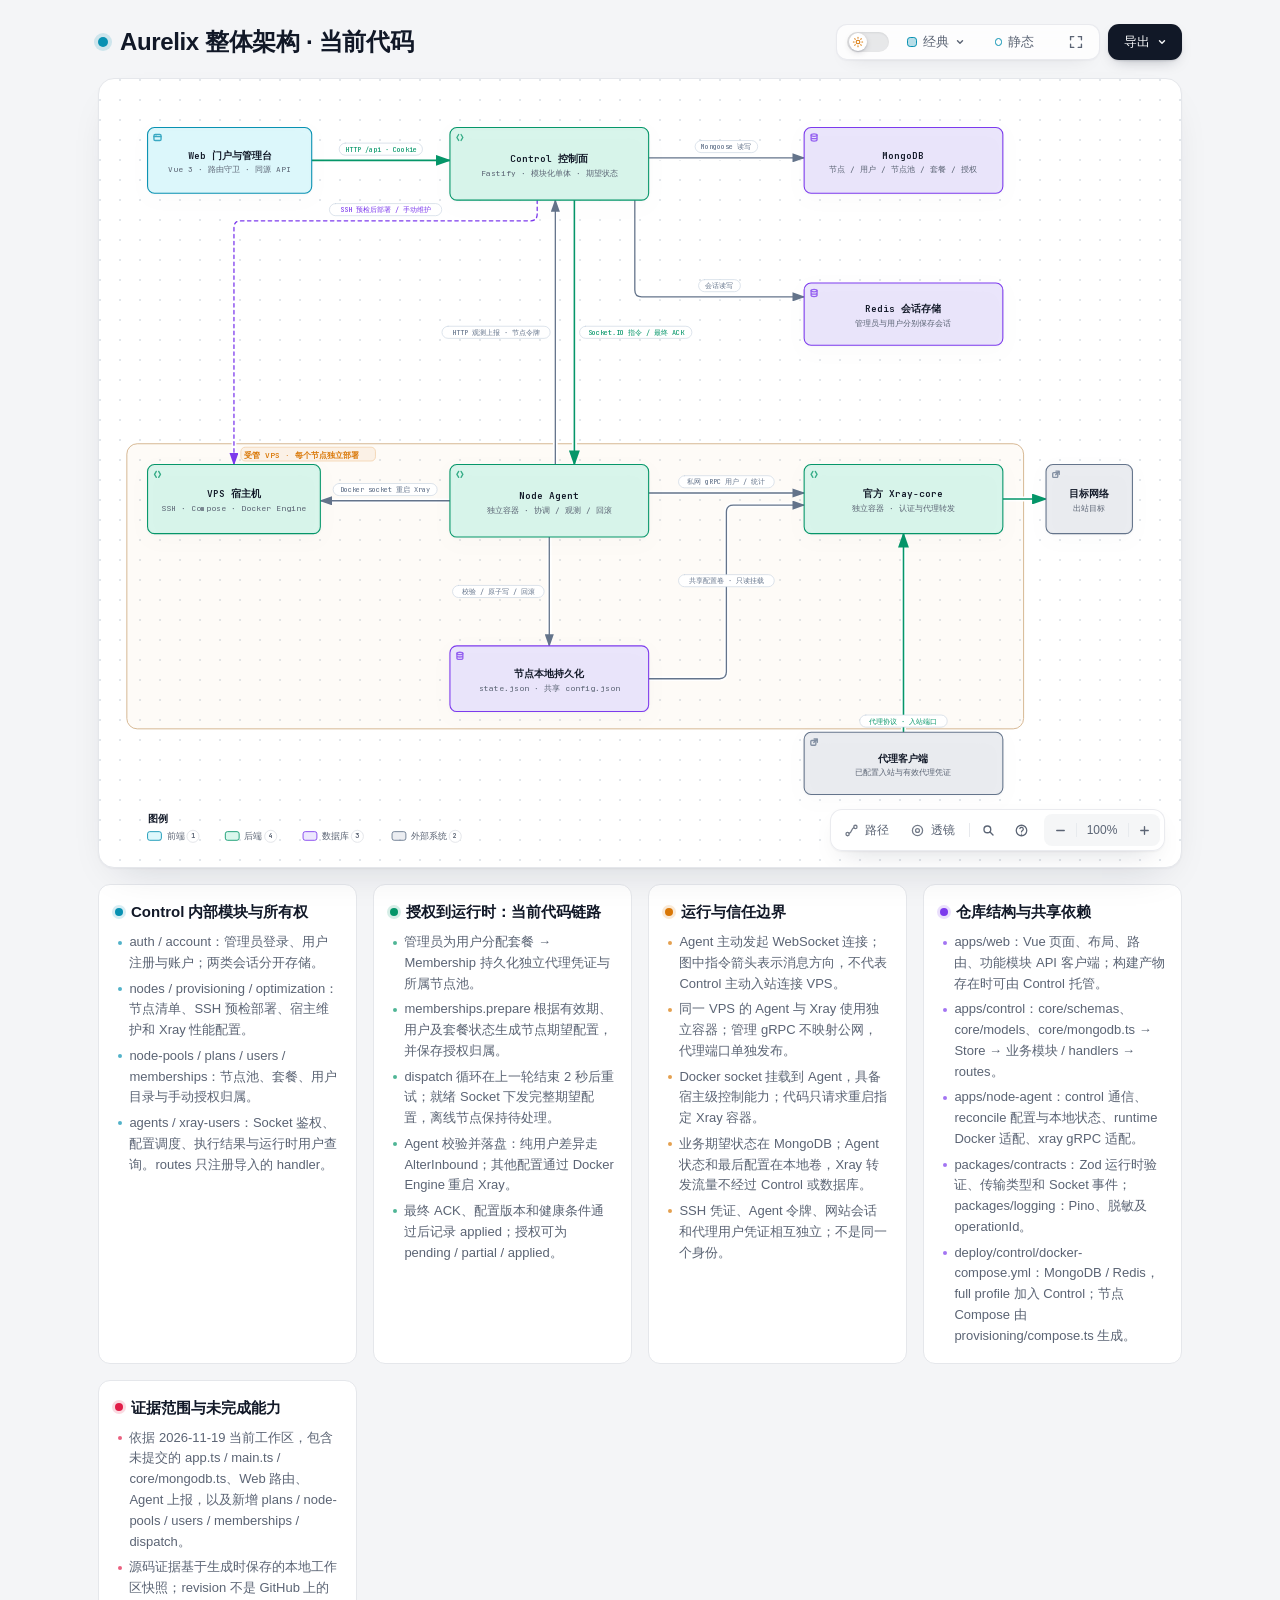
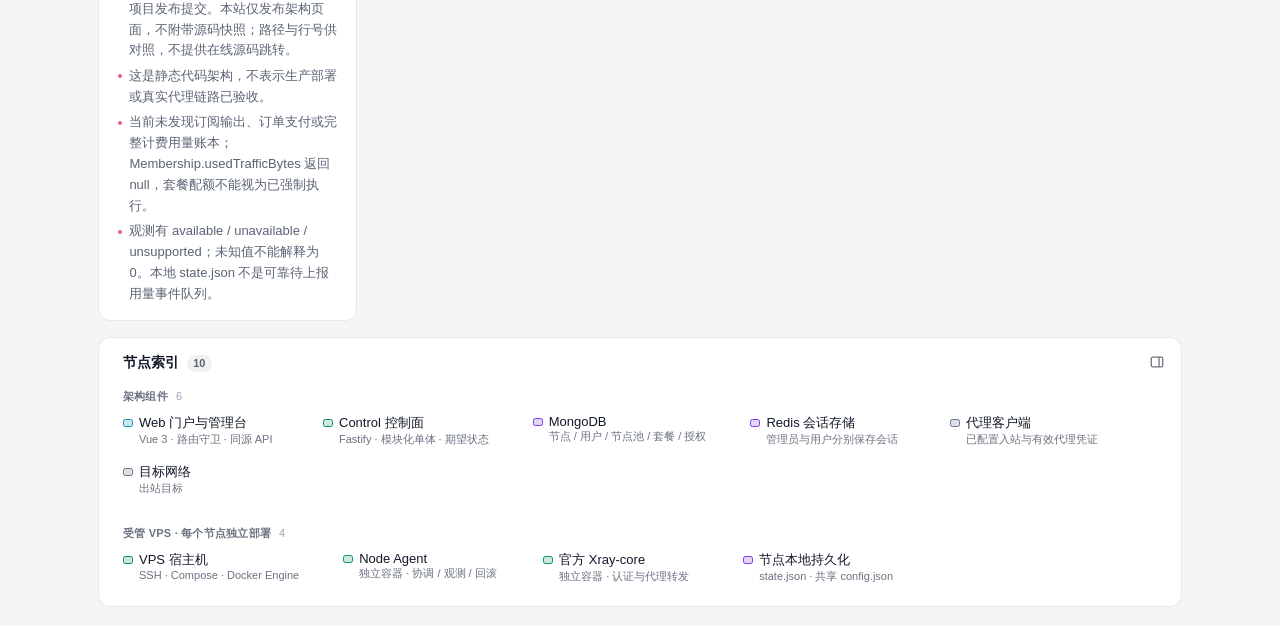
==== index.html @ 14a0453c "docs: publish Aurelix architecture diagram" ====
<!DOCTYPE html>
<html lang="zh-CN" data-theme="dark" data-preset="classic">
<head>
  <meta charset="UTF-8">
  <meta name="viewport" content="width=device-width, initial-scale=1.0">
  <meta name="generator" content="archify 3.2.0">
  <meta name="archify-reader-contract" content="declared-wide-v1">
  <title>Aurelix 整体架构 · 当前代码</title>
  <script>
    // Resolve the theme before first paint so light-preference users don't
    // see a dark flash. The toolbar script below re-applies with UI state.
    (function () {
      try {
        var theme = null;
        try {
          var param = new URLSearchParams(window.location.search).get('theme');
          if (param === 'light' || param === 'dark') theme = param;
          if (new URLSearchParams(window.location.search).get('embed') === '1') {
            document.documentElement.setAttribute('data-embed', 'true');
          }
          if (new URLSearchParams(window.location.search).get('present') === '1') {
            document.documentElement.setAttribute('data-present', 'true');
          }
        } catch (_) {}
        if (!theme) {
          try { theme = localStorage.getItem('archify-theme'); } catch (_) {}
        }
        if (theme !== 'light' && theme !== 'dark') {
          theme = window.matchMedia('(prefers-color-scheme: light)').matches ? 'light' : 'dark';
        }
        document.documentElement.setAttribute('data-theme', theme);
      } catch (_) {}
    })();
  </script>
  <style id="archify-fonts">
/*
JetBrains Mono variable WOFF2 subsets from Google Fonts service revision v24.
These fixed bytes are shared by the viewer and its SVG/raster exports.
No local() source: an installed copy must not override the bundled font.
Uncovered characters (including CJK) still use the system fallback stack.
Upstream: https://github.com/JetBrains/JetBrainsMono

cyrillic-ext    1664 bytes  sha256 9343de2ca5d9549f792e7962375af8efb0f320c7643bfd36c884b5a30e5c396f
cyrillic        8892 bytes  sha256 4995a9a43ac659ec32fcd8b463755cd6a07b31a6e6b3894a6a153b661cf490e2
greek           6800 bytes  sha256 49c3da6c9a2b279b0f1f860f5cfb1f5dc38d88a5c7be9c9b1837bbc4e3db6111
vietnamese      5872 bytes  sha256 d44eb1936043a56038eb02dd70b243f379bef65783f94ec12f277550720411f1
latin-ext      11596 bytes  sha256 9c38cb2d0d2d93c1ee6e21fa78db76f13ea7e15e15cc64214c7ca89b6aaa35c4
latin          31340 bytes  sha256 2c32b9b3ee358c119e210f6f5195f9bd34894d78a785ff2e95d60e718e400af4

Copyright 2020 The JetBrains Mono Project Authors (https://github.com/JetBrains/JetBrainsMono)

This Font Software is licensed under the SIL Open Font License, Version 1.1.
This license is copied below, and is also available with a FAQ at:
https://openfontlicense.org


-----------------------------------------------------------
SIL OPEN FONT LICENSE Version 1.1 - 26 February 2007
-----------------------------------------------------------

PREAMBLE
The goals of the Open Font License (OFL) are to stimulate worldwide
development of collaborative font projects, to support the font creation
efforts of academic and linguistic communities, and to provide a free and
open framework in which fonts may be shared and improved in partnership
with others.

The OFL allows the licensed fonts to be used, studied, modified and
redistributed freely as long as they are not sold by themselves. The
fonts, including any derivative works, can be bundled, embedded,
redistributed and/or sold with any software provided that any reserved
names are not used by derivative works. The fonts and derivatives,
however, cannot be released under any other type of license. The
requirement for fonts to remain under this license does not apply
to any document created using the fonts or their derivatives.

DEFINITIONS
"Font Software" refers to the set of files released by the Copyright
Holder(s) under this license and clearly marked as such. This may
include source files, build scripts and documentation.

"Reserved Font Name" refers to any names specified as such after the
copyright statement(s).

"Original Version" refers to the collection of Font Software components as
distributed by the Copyright Holder(s).

"Modified Version" refers to any derivative made by adding to, deleting,
or substituting -- in part or in whole -- any of the components of the
Original Version, by changing formats or by porting the Font Software to a
new environment.

"Author" refers to any designer, engineer, programmer, technical
writer or other person who contributed to the Font Software.

PERMISSION & CONDITIONS
Permission is hereby granted, free of charge, to any person obtaining
a copy of the Font Software, to use, study, copy, merge, embed, modify,
redistribute, and sell modified and unmodified copies of the Font
Software, subject to the following conditions:

1) Neither the Font Software nor any of its individual components,
in Original or Modified Versions, may be sold by itself.

2) Original or Modified Versions of the Font Software may be bundled,
redistributed and/or sold with any software, provided that each copy
contains the above copyright notice and this license. These can be
included either as stand-alone text files, human-readable headers or
in the appropriate machine-readable metadata fields within text or
binary files as long as those fields can be easily viewed by the user.

3) No Modified Version of the Font Software may use the Reserved Font
Name(s) unless explicit written permission is granted by the corresponding
Copyright Holder. This restriction only applies to the primary font name as
presented to the users.

4) The name(s) of the Copyright Holder(s) or the Author(s) of the Font
Software shall not be used to promote, endorse or advertise any
Modified Version, except to acknowledge the contribution(s) of the
Copyright Holder(s) and the Author(s) or with their explicit written
permission.

5) The Font Software, modified or unmodified, in part or in whole,
must be distributed entirely under this license, and must not be
distributed under any other license. The requirement for fonts to
remain under this license does not apply to any document created
using the Font Software.

TERMINATION
This license becomes null and void if any of the above conditions are
not met.

DISCLAIMER
THE FONT SOFTWARE IS PROVIDED "AS IS", WITHOUT WARRANTY OF ANY KIND,
EXPRESS OR IMPLIED, INCLUDING BUT NOT LIMITED TO ANY WARRANTIES OF
MERCHANTABILITY, FITNESS FOR A PARTICULAR PURPOSE AND NONINFRINGEMENT
OF COPYRIGHT, PATENT, TRADEMARK, OR OTHER RIGHT. IN NO EVENT SHALL THE
COPYRIGHT HOLDER BE LIABLE FOR ANY CLAIM, DAMAGES OR OTHER LIABILITY,
INCLUDING ANY GENERAL, SPECIAL, INDIRECT, INCIDENTAL, OR CONSEQUENTIAL
DAMAGES, WHETHER IN AN ACTION OF CONTRACT, TORT OR OTHERWISE, ARISING
FROM, OUT OF THE USE OR INABILITY TO USE THE FONT SOFTWARE OR FROM
OTHER DEALINGS IN THE FONT SOFTWARE.
*/
    /* cyrillic-ext */
    @font-face { font-family: 'JetBrains Mono'; font-style: normal; font-weight: 400 800; font-display: swap;
      src: url([data-uri]) format('woff2');
      unicode-range: U+0460-052F, U+1C80-1C8A, U+20B4, U+2DE0-2DFF, U+A640-A69F, U+FE2E-FE2F; }
    /* cyrillic */
    @font-face { font-family: 'JetBrains Mono'; font-style: normal; font-weight: 400 800; font-display: swap;
      src: url([data-uri]) format('woff2');
      unicode-range: U+0301, U+0400-045F, U+0490-0491, U+04B0-04B1, U+2116; }
    /* greek */
    @font-face { font-family: 'JetBrains Mono'; font-style: normal; font-weight: 400 800; font-display: swap;
      src: url([data-uri]) format('woff2');
      unicode-range: U+0370-0377, U+037A-037F, U+0384-038A, U+038C, U+038E-03A1, U+03A3-03FF; }
    /* vietnamese */
    @font-face { font-family: 'JetBrains Mono'; font-style: normal; font-weight: 400 800; font-display: swap;
      src: url([data-uri]) format('woff2');
      unicode-range: U+0102-0103, U+0110-0111, U+0128-0129, U+0168-0169, U+01A0-01A1, U+01AF-01B0, U+0300-0301, U+0303-0304, U+0308-0309, U+0323, U+0329, U+1EA0-1EF9, U+20AB; }
    /* latin-ext */
    @font-face { font-family: 'JetBrains Mono'; font-style: normal; font-weight: 400 800; font-display: swap;
      src: url([data-uri]) format('woff2');
      unicode-range: U+0100-02BA, U+02BD-02C5, U+02C7-02CC, U+02CE-02D7, U+02DD-02FF, U+0304, U+0308, U+0329, U+1D00-1DBF, U+1E00-1E9F, U+1EF2-1EFF, U+2020, U+20A0-20AB, U+20AD-20C0, U+2113, U+2C60-2C7F, U+A720-A7FF; }
    /* latin */
    @font-face { font-family: 'JetBrains Mono'; font-style: normal; font-weight: 400 800; font-display: swap;
      src: url([data-uri]) format('woff2');
      unicode-range: U+0000-00FF, U+0131, U+0152-0153, U+02BB-02BC, U+02C6, U+02DA, U+02DC, U+0304, U+0308, U+0329, U+2000-206F, U+20AC, U+2122, U+2191, U+2193, U+2212, U+2215, U+FEFF, U+FFFD; }
  </style>
  <style>
    /* ==========================================================
       THEME VARIABLES — switch by toggling [data-theme] on <html>
       ========================================================== */
    :root,
    [data-theme="dark"] {
      --bg: #020617;
      --grid: #1e293b;
      --canvas-dot: rgba(148, 163, 184, 0.16);
      --text: #ffffff;
      --text-muted: #94a3b8;
      --text-dim: #475569;
      /* UI chrome and menu hints need more contrast than SVG .t-dim accents */
      --text-faint: #7d8da1;

      --panel: rgba(15, 23, 42, 0.5);
      --panel-border: #1e293b;
      --lane-fill: rgba(15, 23, 42, 0.22);
      --lane-stroke: #334155;

      --arrow: #94a3b8;
      --arrow-emphasis: #34d399;

      /* Opaque mask color used behind semi-transparent component fills
         so the arrows drawn underneath are properly hidden. */
      --mask: #0f172a;

      --frontend-fill:    rgba(8, 51, 68, 0.4);
      --frontend-stroke:  #22d3ee;
      --backend-fill:     rgba(6, 78, 59, 0.4);
      --backend-stroke:   #34d399;
      --database-fill:    rgba(76, 29, 149, 0.4);
      --database-stroke:  #a78bfa;
      --cloud-fill:       rgba(120, 53, 15, 0.3);
      --cloud-stroke:     #fbbf24;
      --security-fill:    rgba(136, 19, 55, 0.4);
      --security-stroke:  #fb7185;
      --messagebus-fill:  rgba(251, 146, 60, 0.3);
      --messagebus-stroke:#fb923c;
      --external-fill:    rgba(30, 41, 59, 0.5);
      --external-stroke:  #94a3b8;

      --toolbar-bg:       rgba(15, 23, 42, 0.8);
      --toolbar-border:   #334155;
      --toolbar-text:     #e2e8f0;
      --toolbar-hover:    rgba(15, 23, 42, 0.95);
      --toolbar-menu-bg:  #0f172a;
    }

    [data-theme="light"] {
      --bg: #f4f5f7;
      --grid: #e9edf2;
      --canvas-dot: #e2e7ec;
      --text: #111827;
      --text-muted: #5b6474;
      --text-dim: #9aa3b2;
      --text-faint: #6b7280;

      --panel: #ffffff;
      --panel-border: #e5e7eb;
      --lane-fill: rgba(248, 250, 252, 0.65);
      --lane-stroke: #cbd5e1;

      --arrow: #64748b;
      --arrow-emphasis: #059669;

      --mask: #ffffff;

      --frontend-fill: rgba(34, 211, 238, 0.15);
      --frontend-stroke: #0891b2;
      --backend-fill: rgba(52, 211, 153, 0.18);
      --backend-stroke: #059669;
      --database-fill: rgba(167, 139, 250, 0.2);
      --database-stroke: #7c3aed;
      --cloud-fill: rgba(251, 191, 36, 0.18);
      --cloud-stroke: #d97706;
      --security-fill: rgba(251, 113, 133, 0.15);
      --security-stroke: #e11d48;
      --messagebus-fill: rgba(251, 146, 60, 0.15);
      --messagebus-stroke: #ea580c;
      --external-fill: rgba(148, 163, 184, 0.18);
      --external-stroke: #64748b;

      --toolbar-bg:       rgba(255, 255, 255, 0.92);
      --toolbar-border:   #cbd5e1;
      --toolbar-text:     #334155;
      --toolbar-hover:    #ffffff;
      --toolbar-menu-bg:  #ffffff;
    }

    /* ==========================================================
       SIGNAL FLOW — an opt-in, motion-forward visual preset.
       The variables also target a standalone exported SVG, whose
       root carries data-preset and data-theme directly.
       ========================================================== */
    [data-preset="signal-flow"][data-theme="dark"] {
      --bg: #030711;
      --grid: #15233a;
      --panel: rgba(6, 14, 28, 0.78);
      --panel-border: #1d3350;
      --lane-fill: rgba(9, 22, 40, 0.5);
      --lane-stroke: #2c4564;
      --text: #f5fbff;
      --text-muted: #9eb0c7;
      --text-dim: #52667f;
      --text-faint: #7890ad;
      --mask: #07101e;
      --frontend-fill: rgba(6, 182, 212, 0.14);
      --frontend-stroke: #67e8f9;
      --backend-fill: rgba(16, 185, 129, 0.14);
      --backend-stroke: #5eead4;
      --database-fill: rgba(139, 92, 246, 0.16);
      --database-stroke: #c4b5fd;
      --cloud-fill: rgba(245, 158, 11, 0.13);
      --cloud-stroke: #fcd34d;
      --security-fill: rgba(244, 63, 94, 0.13);
      --security-stroke: #fda4af;
      --messagebus-fill: rgba(249, 115, 22, 0.13);
      --messagebus-stroke: #fdba74;
      --external-fill: rgba(71, 85, 105, 0.24);
      --external-stroke: #a5b4c7;
      --arrow: #7890ad;
      --arrow-emphasis: #2dd4bf;
      --toolbar-bg: rgba(7, 16, 30, 0.86);
      --toolbar-border: #29415f;
      --toolbar-menu-bg: #07101e;
    }

    [data-preset="signal-flow"][data-theme="light"] {
      --bg: #f4f9fc;
      --grid: #d4e5ee;
      --panel: rgba(255, 255, 255, 0.82);
      --panel-border: #bfd5e2;
      --lane-fill: rgba(232, 243, 248, 0.62);
      --lane-stroke: #a9c5d5;
      --text: #102638;
      --text-muted: #587287;
      --text-dim: #8aa2b4;
      --text-faint: #668397;
      --mask: #ffffff;
      --frontend-fill: rgba(6, 182, 212, 0.09);
      --frontend-stroke: #0789a1;
      --backend-fill: rgba(5, 150, 105, 0.09);
      --backend-stroke: #087f69;
      --database-fill: rgba(124, 58, 237, 0.09);
      --database-stroke: #7254c7;
      --cloud-fill: rgba(217, 119, 6, 0.08);
      --cloud-stroke: #b9670b;
      --security-fill: rgba(225, 29, 72, 0.08);
      --security-stroke: #c53a59;
      --messagebus-fill: rgba(234, 88, 12, 0.08);
      --messagebus-stroke: #c65f27;
      --external-fill: rgba(100, 116, 139, 0.1);
      --external-stroke: #607a8c;
      --arrow: #7b97aa;
      --arrow-emphasis: #0d9488;
    }

    /* ==========================================================
       BLUEPRINT — a review-first drafting preset for deployment,
       infrastructure, and technical design documentation. It keeps
       the same semantic palette and geometry while trading glow for
       precise grid contrast, squared materials, and drafting marks.
       ========================================================== */
    [data-preset="blueprint"][data-theme="dark"] {
      --bg: #06131f;
      --grid: #17425a;
      --panel: rgba(7, 27, 43, 0.9);
      --panel-border: #27627f;
      --lane-fill: rgba(10, 43, 66, 0.36);
      --lane-stroke: #34799a;
      --text: #e3f6ff;
      --text-muted: #91b8ca;
      --text-dim: #557e92;
      --text-faint: #739caf;
      --mask: #0a2031;
      --frontend-fill: rgba(26, 157, 193, 0.14);
      --frontend-stroke: #66d9ef;
      --backend-fill: rgba(31, 155, 124, 0.13);
      --backend-stroke: #69dfbd;
      --database-fill: rgba(120, 105, 196, 0.14);
      --database-stroke: #b4a8ff;
      --cloud-fill: rgba(197, 145, 43, 0.13);
      --cloud-stroke: #ffd166;
      --security-fill: rgba(199, 76, 104, 0.13);
      --security-stroke: #ff8da1;
      --messagebus-fill: rgba(207, 112, 49, 0.13);
      --messagebus-stroke: #ffad66;
      --external-fill: rgba(84, 119, 139, 0.18);
      --external-stroke: #a7cad9;
      --arrow: #78a3b7;
      --arrow-emphasis: #64dfc1;
      --toolbar-bg: rgba(7, 28, 45, 0.92);
      --toolbar-border: #34799a;
      --toolbar-text: #d8f3ff;
      --toolbar-hover: rgba(18, 58, 83, 0.95);
      --toolbar-menu-bg: #0a2031;
    }

    [data-preset="blueprint"][data-theme="light"] {
      --bg: #edf7fa;
      --grid: #b5d5e1;
      --panel: rgba(249, 253, 255, 0.94);
      --panel-border: #78aabd;
      --lane-fill: rgba(210, 232, 240, 0.42);
      --lane-stroke: #83b2c4;
      --text: #123344;
      --text-muted: #4e7486;
      --text-dim: #86a6b4;
      --text-faint: #668c9d;
      --mask: #f9fdff;
      --frontend-fill: rgba(8, 145, 178, 0.08);
      --frontend-stroke: #087f9c;
      --backend-fill: rgba(5, 128, 101, 0.08);
      --backend-stroke: #08755f;
      --database-fill: rgba(100, 75, 180, 0.08);
      --database-stroke: #6757a8;
      --cloud-fill: rgba(181, 120, 15, 0.08);
      --cloud-stroke: #a86609;
      --security-fill: rgba(190, 48, 80, 0.07);
      --security-stroke: #b32f50;
      --messagebus-fill: rgba(196, 81, 22, 0.07);
      --messagebus-stroke: #b65120;
      --external-fill: rgba(79, 112, 128, 0.08);
      --external-stroke: #506f7e;
      --arrow: #6d93a5;
      --arrow-emphasis: #087f69;
      --toolbar-bg: rgba(247, 252, 254, 0.94);
      --toolbar-border: #8ab5c5;
      --toolbar-text: #294f61;
      --toolbar-hover: #ffffff;
      --toolbar-menu-bg: #f9fdff;
    }

    /* ==========================================================
       EDITORIAL — a warm, publication-minded preset for design
       reviews, launch notes, and documentation. The diagram keeps
       the same semantic palette and exact geometry, but trades
       software chrome for paper, ink, ruled structure, and one
       restrained vermilion accent.
       ========================================================== */
    [data-preset="editorial"][data-theme="dark"] {
      --bg: #181611;
      --grid: #39342a;
      --panel: rgba(35, 31, 24, 0.96);
      --panel-border: #625a4a;
      --lane-fill: rgba(52, 46, 35, 0.46);
      --lane-stroke: #726957;
      --text: #f4eddf;
      --text-muted: #b9ae9b;
      --text-dim: #776e60;
      --text-faint: #9d917e;
      --mask: #231f18;
      --frontend-fill: rgba(43, 133, 142, 0.16);
      --frontend-stroke: #7fc6c7;
      --backend-fill: rgba(63, 132, 92, 0.16);
      --backend-stroke: #8fc29e;
      --database-fill: rgba(117, 91, 141, 0.17);
      --database-stroke: #c0a4d0;
      --cloud-fill: rgba(170, 119, 49, 0.16);
      --cloud-stroke: #d8ad68;
      --security-fill: rgba(157, 69, 65, 0.17);
      --security-stroke: #df9085;
      --messagebus-fill: rgba(174, 79, 42, 0.16);
      --messagebus-stroke: #df946f;
      --external-fill: rgba(126, 115, 96, 0.18);
      --external-stroke: #b8ad99;
      --arrow: #948978;
      --arrow-emphasis: #dd6b3d;
      --toolbar-bg: rgba(35, 31, 24, 0.92);
      --toolbar-border: #625a4a;
      --toolbar-text: #eee5d5;
      --toolbar-hover: #302a20;
      --toolbar-menu-bg: #231f18;
    }

    [data-preset="editorial"][data-theme="light"] {
      --bg: #f2eee5;
      --grid: #d8d0c2;
      --panel: rgba(251, 248, 241, 0.97);
      --panel-border: #c4b9a6;
      --lane-fill: rgba(229, 221, 207, 0.42);
      --lane-stroke: #b8aa94;
      --text: #242018;
      --text-muted: #6f6658;
      --text-dim: #a09788;
      --text-faint: #817767;
      --mask: #fbf8f1;
      --frontend-fill: rgba(31, 117, 126, 0.09);
      --frontend-stroke: #287e84;
      --backend-fill: rgba(42, 119, 75, 0.09);
      --backend-stroke: #397b53;
      --database-fill: rgba(105, 75, 130, 0.09);
      --database-stroke: #765d86;
      --cloud-fill: rgba(157, 103, 31, 0.1);
      --cloud-stroke: #9a671f;
      --security-fill: rgba(153, 58, 52, 0.09);
      --security-stroke: #9e463f;
      --messagebus-fill: rgba(182, 70, 27, 0.09);
      --messagebus-stroke: #ad4b25;
      --external-fill: rgba(101, 91, 75, 0.09);
      --external-stroke: #746b5e;
      --arrow: #8a806f;
      --arrow-emphasis: #bb4c23;
      --toolbar-bg: rgba(251, 248, 241, 0.94);
      --toolbar-border: #c4b9a6;
      --toolbar-text: #40392f;
      --toolbar-hover: #fffdf8;
      --toolbar-menu-bg: #fbf8f1;
    }

    * { margin: 0; padding: 0; box-sizing: border-box; }

    body {
      --archify-page-top: 2rem;
      font-family: -apple-system, BlinkMacSystemFont, 'Segoe UI', 'PingFang SC', 'Hiragino Sans GB', 'Microsoft YaHei', 'Noto Sans CJK SC', 'Noto Sans', Roboto, 'Helvetica Neue', Arial, sans-serif;
      -webkit-font-smoothing: antialiased;
      background: var(--bg);
      min-height: 100vh;
      padding: var(--archify-page-top) 2rem 2rem;
      color: var(--text);
      /* Theme surfaces change together; animating the page background leaves it
         visibly out of sync with the SVG and panel for the first 200ms. */
    }

    html[data-preset="signal-flow"] body {
      background-image:
        radial-gradient(circle at 18% -8%, rgba(34, 211, 238, 0.14), transparent 34rem),
        radial-gradient(circle at 92% 18%, rgba(139, 92, 246, 0.12), transparent 30rem);
      background-attachment: fixed;
    }
    html[data-preset="signal-flow"][data-theme="light"] body {
      background-image:
        radial-gradient(circle at 18% -8%, rgba(6, 182, 212, 0.12), transparent 34rem),
        radial-gradient(circle at 92% 18%, rgba(139, 92, 246, 0.08), transparent 30rem);
    }
    html[data-preset="blueprint"] body {
      background-image:
        linear-gradient(var(--grid) 1px, transparent 1px),
        linear-gradient(90deg, var(--grid) 1px, transparent 1px);
      background-size: 32px 32px;
      background-position: -1px -1px;
      background-attachment: fixed;
    }
    html[data-preset="editorial"] body {
      background-image:
        linear-gradient(90deg, transparent 0, transparent 5.4rem, color-mix(in srgb, var(--security-stroke) 18%, transparent) 5.4rem, color-mix(in srgb, var(--security-stroke) 18%, transparent) calc(5.4rem + 1px), transparent calc(5.4rem + 1px)),
        repeating-linear-gradient(0deg, transparent 0, transparent 31px, color-mix(in srgb, var(--grid) 36%, transparent) 31px, color-mix(in srgb, var(--grid) 36%, transparent) 32px);
      background-attachment: fixed;
    }

    /* Gallery/embed mode keeps the generated artifact as the source of truth
       while presenting only its diagram surface inside a proof card. */
    html[data-embed="true"] body {
      min-height: 0;
      padding: 0;
      overflow: hidden;
      background: var(--bg);
      background-image: none;
    }
    html[data-embed="true"] .toolbar,
    html[data-embed="true"] .header,
    html[data-embed="true"] .cards,
    html[data-embed="true"] .diagram-nav,
    html[data-embed="true"] .overview-map,
    html[data-embed="true"] .focus-chip,
    html[data-embed="true"] .route-probe,
    html[data-embed="true"] .semantic-lens,
    html[data-embed="true"] .diagram-guide,
    html[data-embed="true"] .node-finder,
    html[data-embed="true"] .node-outline { display: none !important; }
    html[data-embed="true"] .container { max-width: none; }
    html[data-embed="true"] .diagram-container {
      padding: 0.5rem;
      border: 0;
      border-radius: 0;
      box-shadow: none;
    }
    html[data-embed="true"] .diagram-container svg { min-width: 0; }

    /* Presentation Stage is a viewer-only layer: it gives the live diagram
       the viewport while keeping guided views, theme, focus, and exports real.
       Embed mode wins when both query parameters are present. */
    html[data-present="true"]:not([data-embed="true"]) body {
      --archify-page-top: 1rem;
      height: 100dvh;
      min-height: 0;
      padding: 1rem;
      overflow: hidden;
    }
    html[data-present="true"]:not([data-embed="true"]) .container {
      display: flex;
      flex-direction: column;
      gap: 0.75rem;
      width: 100%;
      max-width: none;
      height: calc(100dvh - 2rem);
    }
    html[data-present="true"]:not([data-embed="true"]) .header {
      flex: none;
      min-width: 0;
      margin: 0;
      padding-right: 23rem;
    }
    html[data-present="true"]:not([data-embed="true"]) .header-row { margin-bottom: 0.25rem; }
    html[data-present="true"]:not([data-embed="true"]) .subtitle {
      overflow: hidden;
      text-overflow: ellipsis;
      white-space: nowrap;
    }

    html[data-present="true"]:not([data-embed="true"]) .diagram-container {
      display: flex;
      flex: 1 1 auto;
      align-items: center;
      justify-content: center;
      min-height: 0;
      padding: 0.75rem;
      padding-bottom: calc(0.75rem + var(--archify-nav-reserve));
    }
    html[data-present="true"]:not([data-embed="true"]) .diagram-container > svg {
      flex: 1 1 auto;
      height: 100%;
      min-height: 0;
      width: 100%;
      min-width: 0;
    }
    html[data-present="true"]:not([data-embed="true"]) .cards { display: none; }
    html[data-present="true"]:not([data-embed="true"]) #btn-present {
      border-color: var(--frontend-stroke);
      color: var(--frontend-stroke);
    }

    /* The reader owns only the outer scale. Compact automatic sequences fit at
       their authored text size or larger. Long sequences and waterfall rows
       favor reading width and page scroll; other diagrams keep height fitting.
       Small automatic canvases retain a modest scale inside a usable shell.
       Every strategy preserves the authored SVG/viewBox and semantic geometry. */
    .container {
      width: 100%;
      max-width: var(--archify-reader-width, 1440px);
      margin: 0 auto;
    }
    html[data-reader-area="true"] .diagram-container {
      min-height: var(--archify-diagram-min-height);
      display: flex;
      align-items: center;
    }
    html[data-reader-area="true"] .diagram-container > svg { flex-shrink: 0; }
    /* The original SVG legend can use the outer corner while the capped or fitted
       diagram stays centered. The container still clips all outer paint. */
    .diagram-container:has([data-reader-legend-corner]) > svg { overflow: visible; }
    .diagram-container [data-reader-legend-corner] {
      transform-origin: 0 0;
      transform-box: view-box;
      transform: var(--archify-reader-legend-transform);
    }
    html[data-reader-narrow="true"]:not([data-present="true"]) .diagram-container > svg {
      min-width: 0;
      max-width: var(--archify-diagram-max-width);
      margin-inline: auto;
    }
    @media (min-width: 768px) and (max-height: 920px) {
      .header { margin-bottom: 1rem; }
      .diagram-container { padding: 1rem; }
      .cards { margin-top: 1rem; }
      .card { padding: 1rem; }
    }

    .header { margin-bottom: 1.5rem; padding-right: 29.5rem; }

    html[data-preset="signal-flow"] .header,
    html[data-preset="blueprint"] .header,
    html[data-preset="editorial"] .header { padding-right: 29.5rem; }

    .header-row {
      display: flex;
      align-items: center;
      gap: 0.75rem;
      min-height: 2.75rem;
      margin-bottom: 0.25rem;
    }

    .pulse-dot {
      flex: none;
      width: 10px;
      height: 10px;
      background: var(--frontend-stroke);
      border-radius: 50%;
      box-shadow: 0 0 0 4px color-mix(in srgb, var(--frontend-stroke) 16%, transparent);
      animation: none;
    }

    html[data-motion-capable="true"] .pulse-dot { animation: pulse 2s infinite; }

    @keyframes pulse {
      0%, 100% { opacity: 1; }
      50% { opacity: 0.5; }
    }

    h1 {
      font-size: 1.5rem;
      font-weight: 650;
      line-height: 1.25;
      letter-spacing: -0.015em;
    }

    .subtitle {
      color: var(--text-muted);
      font-size: 0.875rem;
      line-height: 1.55;
      margin-left: 1.375rem;
    }

    html[data-preset="signal-flow"] .header-row::after {
      content: attr(data-preset-badge-signal-flow);
      flex: none;
      margin-left: 0.25rem;
      color: var(--frontend-stroke);
      border: 1px solid var(--frontend-stroke);
      border-radius: 999px;
      padding: 0.28rem 0.6rem;
      font-size: 0.625rem;
      letter-spacing: 0.12em;
      opacity: 0.82;
      box-shadow: 0 0 20px rgba(34, 211, 238, 0.12);
      white-space: nowrap;
    }

    html[data-preset="blueprint"] .pulse-dot {
      width: 10px;
      height: 10px;
      border: 1px solid var(--frontend-stroke);
      border-radius: 1px;
      background: transparent;
      box-shadow: inset 0 0 0 2px var(--bg);
      transform: rotate(45deg);
      animation: none;
    }
    html[data-preset="blueprint"] .header-row::after {
      content: attr(data-preset-badge-blueprint);
      flex: none;
      margin-left: 0.25rem;
      padding: 0.28rem 0.55rem;
      border-top: 1px solid var(--frontend-stroke);
      border-bottom: 1px solid var(--frontend-stroke);
      color: var(--frontend-stroke);
      font-size: 0.5625rem;
      font-weight: 700;
      letter-spacing: 0.14em;
      white-space: nowrap;
    }

    html[data-preset="editorial"] h1,
    html[data-preset="editorial"] .card h3 {
      font-family: Georgia, 'Times New Roman', 'Songti SC', STSong, serif;
      letter-spacing: -0.02em;
    }
    html[data-preset="editorial"] h1 { font-size: 1.72rem; font-weight: 600; }
    html[data-preset="editorial"] .pulse-dot {
      width: 9px;
      height: 9px;
      border: 1px solid var(--arrow-emphasis);
      border-radius: 0;
      background: var(--arrow-emphasis);
      box-shadow: 0 0 0 3px color-mix(in srgb, var(--arrow-emphasis) 14%, transparent);
      transform: rotate(45deg);
      animation: none;
    }
    html[data-preset="editorial"] .header-row::after {
      content: attr(data-preset-badge-editorial);
      flex: none;
      margin-left: 0.25rem;
      padding: 0.32rem 0 0.24rem;
      border-bottom: 2px solid var(--arrow-emphasis);
      color: var(--arrow-emphasis);
      font-family: Georgia, 'Times New Roman', serif;
      font-size: 0.625rem;
      font-style: italic;
      font-weight: 600;
      letter-spacing: 0.08em;
      white-space: nowrap;
    }

    .diagram-container {
      --archify-nav-reserve: 0px;
      background: var(--panel);
      border-radius: 1rem;
      border: 1px solid var(--panel-border);
      box-shadow: 0 1px 2px rgba(15, 23, 42, 0.04), 0 16px 40px -20px rgba(15, 23, 42, 0.18);
      padding: 1.5rem;
      padding-bottom: calc(1.5rem + var(--archify-nav-reserve));
      overflow: hidden;
      position: relative;
    }

    html[data-preset="signal-flow"] .diagram-container {
      position: relative;
      overflow: hidden;
      background: linear-gradient(180deg, rgba(8, 20, 38, 0.82), rgba(3, 8, 18, 0.94));
      box-shadow: inset 0 1px 0 rgba(255, 255, 255, 0.04), 0 28px 80px rgba(0, 0, 0, 0.34);
    }
    html[data-preset="signal-flow"][data-theme="light"] .diagram-container {
      background: linear-gradient(180deg, rgba(255, 255, 255, 0.9), rgba(237, 246, 250, 0.94));
      box-shadow: inset 0 1px 0 rgba(255, 255, 255, 0.72), 0 24px 60px rgba(45, 78, 99, 0.12);
    }
    html[data-preset="blueprint"] .diagram-container {
      border-color: var(--panel-border);
      border-radius: 0.35rem;
      background: var(--panel);
      box-shadow:
        inset 0 0 0 1px color-mix(in srgb, var(--panel-border) 34%, transparent),
        0 18px 48px rgba(0, 0, 0, 0.16);
    }
    html[data-preset="blueprint"] .diagram-container::after {
      content: "";
      position: absolute;
      z-index: 10;
      inset: 0.7rem;
      pointer-events: none;
      background:
        linear-gradient(var(--frontend-stroke), var(--frontend-stroke)) left top / 1.35rem 1px no-repeat,
        linear-gradient(var(--frontend-stroke), var(--frontend-stroke)) left top / 1px 1.35rem no-repeat,
        linear-gradient(var(--frontend-stroke), var(--frontend-stroke)) right top / 1.35rem 1px no-repeat,
        linear-gradient(var(--frontend-stroke), var(--frontend-stroke)) right top / 1px 1.35rem no-repeat,
        linear-gradient(var(--frontend-stroke), var(--frontend-stroke)) left bottom / 1.35rem 1px no-repeat,
        linear-gradient(var(--frontend-stroke), var(--frontend-stroke)) left bottom / 1px 1.35rem no-repeat,
        linear-gradient(var(--frontend-stroke), var(--frontend-stroke)) right bottom / 1.35rem 1px no-repeat,
        linear-gradient(var(--frontend-stroke), var(--frontend-stroke)) right bottom / 1px 1.35rem no-repeat;
      opacity: 0.58;
    }
    html[data-preset="editorial"] .diagram-container {
      overflow: hidden;
      border-color: var(--panel-border);
      border-radius: 0.38rem;
      background:
        linear-gradient(90deg, color-mix(in srgb, var(--security-fill) 58%, transparent), transparent 12%),
        var(--panel);
      box-shadow:
        0 1px 0 color-mix(in srgb, var(--text) 6%, transparent),
        0 18px 48px color-mix(in srgb, #000 19%, transparent);
    }
    html[data-preset="editorial"] .diagram-container::after {
      position: absolute;
      z-index: 10;
      top: 0.72rem;
      right: 1.25rem;
      padding: 0.2rem 0.52rem;
      border: 1px solid var(--panel-border);
      background: var(--panel);
      color: var(--arrow-emphasis);
      content: attr(data-preset-badge-editorial-plate);
      font-family: Georgia, 'Times New Roman', serif;
      font-size: 0.52rem;
      font-style: italic;
      font-weight: 600;
      letter-spacing: 0.09em;
      pointer-events: none;
    }
    html[data-embed="true"][data-preset="editorial"] .diagram-container::after { display: none; }
    html[data-motion-capable="true"][data-preset="signal-flow"][data-ambient-entry="running"] .diagram-container::before {
      content: "";
      position: absolute;
      inset: 0;
      pointer-events: none;
      background: linear-gradient(115deg, transparent 28%, rgba(103, 232, 249, 0.035) 48%, transparent 68%);
      transform: translateX(-70%);
      animation: archify-signal-scan 4.8s ease-in-out 1 both;
    }

    /* Motion Governor gives the reader a real static state and gives the
       strongest semantic action the only motion budget. Atmosphere resets to
       its authored base instead of freezing mid-cycle. Static artifacts never
       start a decorative pulse or scan. */
    html:not([data-motion-capable="true"]) svg[data-animation="trace"] [data-animate] {
      animation: none !important;
    }
    html:not([data-motion-capable="true"]) svg[data-animation="trace"] [data-graph-role="automatic-crossover"]:has(> [data-animate="edge"]) > [data-graph-role="automatic-crossover-underlay"] {
      animation: none !important;
    }
    html[data-motion="still"] .pulse-dot,
    html[data-motion="still"] .diagram-container::before,
    html[data-motion="still"] svg[data-animation="trace"] [data-animate],
    html[data-motion-owner] .pulse-dot,
    html[data-motion-owner] .diagram-container::before,
    html[data-motion-owner] svg[data-animation="trace"] [data-animate],
    html[data-embed="true"] .pulse-dot,
    html[data-embed="true"] .diagram-container::before,
    html[data-share-playback="true"] .pulse-dot,
    html[data-share-playback="true"] .diagram-container::before,
    html[data-document-hidden="true"] .pulse-dot,
    html[data-document-hidden="true"] .diagram-container::before,
    html[data-document-hidden="true"] svg[data-animation="trace"] [data-animate],
    html[data-motion="still"] svg[data-animation="trace"] [data-graph-role="automatic-crossover"]:has(> [data-animate="edge"]) > [data-graph-role="automatic-crossover-underlay"],
    html[data-motion-owner] svg[data-animation="trace"] [data-graph-role="automatic-crossover"]:has(> [data-animate="edge"]) > [data-graph-role="automatic-crossover-underlay"],
    html[data-embed="true"] svg[data-animation="trace"] [data-graph-role="automatic-crossover"]:has(> [data-animate="edge"]) > [data-graph-role="automatic-crossover-underlay"],
    html[data-share-playback="true"] svg[data-animation="trace"] [data-graph-role="automatic-crossover"]:has(> [data-animate="edge"]) > [data-graph-role="automatic-crossover-underlay"],
    html[data-document-hidden="true"] svg[data-animation="trace"] [data-graph-role="automatic-crossover"]:has(> [data-animate="edge"]) > [data-graph-role="automatic-crossover-underlay"] {
      animation: none !important;
    }
    html[data-motion="still"] .diagram-container::before,
    html[data-motion-owner] .diagram-container::before,
    html[data-embed="true"] .diagram-container::before,
    html[data-share-playback="true"] .diagram-container::before {
      opacity: 0;
    }
    html[data-motion="still"] .intent-trace-flow,
    html[data-motion="still"] .route-probe-flow,
    html[data-motion="still"] .route-journey-flow,
    html[data-motion="still"] .semantic-lens-flow,
    html[data-motion="still"] .diagram-guide,
    html[data-motion="still"] .overview-map-live,
    html[data-document-hidden="true"] .intent-trace-flow,
    html[data-document-hidden="true"] .route-probe-flow,
    html[data-document-hidden="true"] .route-journey-flow,
    html[data-document-hidden="true"] .semantic-lens-flow,
    html[data-document-hidden="true"] .diagram-guide,
    html[data-document-hidden="true"] .overview-map-live {
      animation: none !important;
    }

    html[data-motion="still"] .intent-trace-flow,
    html[data-motion="still"] .route-probe-flow {
      stroke-dasharray: none;
      stroke-dashoffset: 0;
      opacity: 0.72;
    }
    html[data-motion="still"] .route-journey-overlay,
    html[data-document-hidden="true"] .route-journey-overlay { display: none !important; }
    html[data-motion="still"] .relationship-pulse-overlay { display: none !important; }

    html[data-motion="still"] svg [data-node-id],
    html[data-motion="still"] svg [data-edge-from],
    html[data-motion="still"] svg [data-detail],
    html[data-motion="still"] svg [data-detail-anchor],
    html[data-motion="still"] svg [data-legend-hit],
    html[data-motion="still"] svg {
      transition: none !important;
    }

    svg {
      font-family: 'JetBrains Mono', ui-monospace, SFMono-Regular, Menlo, Consolas, 'DejaVu Sans Mono', 'Liberation Mono', 'Noto Sans Mono CJK SC', 'PingFang SC', 'Hiragino Sans GB', 'Microsoft YaHei', monospace;
      width: 100%;
      min-width: min(900px, 100%);
      display: block;
      transform-origin: 0 0;
      transition: transform 0.18s ease;
    }

    .diagram-container.is-camera-moving svg {
      transition: transform 0.42s cubic-bezier(0.22, 1, 0.36, 1);
    }
    .diagram-container.is-camera-transaction svg { transition: none; }
    .diagram-container.is-pannable { cursor: grab; }
    .diagram-container.is-panning { cursor: grabbing; user-select: none; }
    .diagram-container.is-panning svg { transition: none; }

    .diagram-nav {
      position: absolute;
      right: 1rem;
      bottom: 1rem;
      z-index: 12;
      translate: 0 calc(-1 * var(--archify-dock-lift, 0px));
      display: inline-flex;
      align-items: center;
      max-width: calc(100% - 2rem);
      padding: 0.25rem;
      gap: 0.0625rem;
      overflow-x: auto;
      border: 1px solid color-mix(in srgb, var(--panel-border) 80%, transparent);
      border-radius: 0.75rem;
      background: color-mix(in srgb, var(--panel) 84%, transparent);
      box-shadow: 0 1px 2px rgba(15, 23, 42, 0.05), 0 10px 28px -14px rgba(15, 23, 42, 0.28);
      backdrop-filter: blur(14px) saturate(1.2);
      scrollbar-width: none;
    }
    .diagram-nav::-webkit-scrollbar { display: none; }
    .diagram-nav button,
    .focus-chip button {
      border: 0;
      background: transparent;
      color: var(--toolbar-text);
      font: inherit;
      cursor: pointer;
    }
    .diagram-nav button {
      min-width: 2rem;
      height: 2rem;
      padding: 0 0.4rem;
      border-radius: 0.5rem;
      color: var(--text-muted);
      font-size: 0.75rem;
      font-weight: 500;
      letter-spacing: 0;
      transition: background 0.15s, color 0.15s;
    }
    .diagram-nav button:hover,
    .diagram-nav button:focus-visible {
      color: var(--text);
      background: color-mix(in srgb, var(--text) 6%, transparent);
    }
    .diagram-nav button:hover,
    .diagram-nav button:focus-visible,
    .focus-chip button:hover,
    .focus-chip button:focus-visible { background: var(--toolbar-hover); }
    .diagram-nav button:focus-visible,
    .focus-chip button:focus-visible {
      outline: 2px solid var(--frontend-stroke);
      outline-offset: 1px;
    }
    .diagram-nav button:disabled { opacity: 0.38; cursor: default; }
    /* The Guide stays on the ? shortcut; Map only earns dock space once the
       reader has zoomed past the full diagram (or opened it from the keyboard). */
    .diagram-nav button[hidden] { display: none; }
    .diagram-container:not(.is-pannable) #btn-overview-map:not([data-radar-requested]):not(:focus) { display: none; }
    .diagram-nav button:disabled:hover { background: transparent; }
    .diagram-nav #btn-route-probe,
    .diagram-nav #btn-overview-map,
    .diagram-nav #btn-semantic-lens {
      min-width: auto;
      padding-inline: 0.6rem;
      color: var(--text-muted);
      font-weight: 500;
    }
    .diagram-nav #btn-node-finder,
    .diagram-nav [data-view="out"] {
      position: relative;
      margin-left: 0.375rem;
    }
    .diagram-nav #btn-node-finder::before,
    .diagram-nav [data-view="out"]::before {
      position: absolute;
      top: 0.55rem;
      bottom: 0.55rem;
      left: -0.19rem;
      width: 1px;
      background: color-mix(in srgb, var(--panel-border) 90%, transparent);
      content: "";
      pointer-events: none;
    }
    .diagram-nav-icon {
      display: block;
      width: 0.95rem;
      height: 0.95rem;
      margin: auto;
      background: currentColor;
      -webkit-mask-position: center;
      -webkit-mask-repeat: no-repeat;
      -webkit-mask-size: contain;
      mask-position: center;
      mask-repeat: no-repeat;
      mask-size: contain;
    }
    .diagram-nav-icon.find {
      -webkit-mask-image: url("data:image/svg+xml,%3Csvg xmlns='http://www.w3.org/2000/svg' viewBox='0 0 20 20'%3E%3Ccircle cx='8.5' cy='8.5' r='4.5' fill='none' stroke='black' stroke-width='1.8'/%3E%3Cpath d='m12 12 4 4' fill='none' stroke='black' stroke-width='1.8' stroke-linecap='round'/%3E%3C/svg%3E");
      mask-image: url("data:image/svg+xml,%3Csvg xmlns='http://www.w3.org/2000/svg' viewBox='0 0 20 20'%3E%3Ccircle cx='8.5' cy='8.5' r='4.5' fill='none' stroke='black' stroke-width='1.8'/%3E%3Cpath d='m12 12 4 4' fill='none' stroke='black' stroke-width='1.8' stroke-linecap='round'/%3E%3C/svg%3E");
    }
    .diagram-nav-icon.guide {
      -webkit-mask-image: url("data:image/svg+xml,%3Csvg xmlns='http://www.w3.org/2000/svg' viewBox='0 0 20 20'%3E%3Ccircle cx='10' cy='10' r='7' fill='none' stroke='black' stroke-width='1.7'/%3E%3Cpath d='M7.8 7.3a2.4 2.4 0 014.6.9c0 1.8-2.4 2-2.4 3.7M10 14.9h.01' fill='none' stroke='black' stroke-width='1.7' stroke-linecap='round'/%3E%3C/svg%3E");
      mask-image: url("data:image/svg+xml,%3Csvg xmlns='http://www.w3.org/2000/svg' viewBox='0 0 20 20'%3E%3Ccircle cx='10' cy='10' r='7' fill='none' stroke='black' stroke-width='1.7'/%3E%3Cpath d='M7.8 7.3a2.4 2.4 0 014.6.9c0 1.8-2.4 2-2.4 3.7M10 14.9h.01' fill='none' stroke='black' stroke-width='1.7' stroke-linecap='round'/%3E%3C/svg%3E");
    }
    .diagram-nav-icon.minus {
      -webkit-mask-image: url("data:image/svg+xml,%3Csvg xmlns='http://www.w3.org/2000/svg' viewBox='0 0 20 20'%3E%3Cpath d='M5 10h10' fill='none' stroke='black' stroke-width='1.8' stroke-linecap='round'/%3E%3C/svg%3E");
      mask-image: url("data:image/svg+xml,%3Csvg xmlns='http://www.w3.org/2000/svg' viewBox='0 0 20 20'%3E%3Cpath d='M5 10h10' fill='none' stroke='black' stroke-width='1.8' stroke-linecap='round'/%3E%3C/svg%3E");
    }
    .diagram-nav-icon.plus {
      -webkit-mask-image: url("data:image/svg+xml,%3Csvg xmlns='http://www.w3.org/2000/svg' viewBox='0 0 20 20'%3E%3Cpath d='M10 5v10M5 10h10' fill='none' stroke='black' stroke-width='1.8' stroke-linecap='round'/%3E%3C/svg%3E");
      mask-image: url("data:image/svg+xml,%3Csvg xmlns='http://www.w3.org/2000/svg' viewBox='0 0 20 20'%3E%3Cpath d='M10 5v10M5 10h10' fill='none' stroke='black' stroke-width='1.8' stroke-linecap='round'/%3E%3C/svg%3E");
    }
    .diagram-nav [data-view="reset"] {
      display: inline-flex;
      align-items: center;
      justify-content: center;
      gap: 0.2rem;
      min-width: 3.1rem;
      padding-inline: 0.35rem;
    }
    .diagram-nav [data-view="reset"][data-detail-visible] {
      min-width: 3.8rem;
    }
    .diagram-nav-detail {
      color: color-mix(in srgb, var(--toolbar-text) 52%, transparent);
      font-size: 0.44rem;
      font-weight: 700;
      line-height: 1;
      letter-spacing: 0.07em;
    }
    .diagram-nav-percent {
      color: var(--text-muted);
      font-size: 0.75rem;
      font-weight: 500;
      font-variant-numeric: tabular-nums;
      line-height: 1;
    }
    /* Mode buttons carry a small glyph so the dock reads as one icon language. */
    .diagram-nav #btn-route-probe,
    .diagram-nav #btn-overview-map,
    .diagram-nav #btn-semantic-lens {
      display: inline-flex;
      align-items: center;
      gap: 0.375rem;
      padding-inline: 0.55rem 0.65rem;
    }
    .diagram-nav #btn-route-probe::before,
    .diagram-nav #btn-overview-map::before,
    .diagram-nav #btn-semantic-lens::before {
      flex: none;
      width: 0.95rem;
      height: 0.95rem;
      background: currentColor;
      content: "";
      opacity: 0.85;
      -webkit-mask: var(--nav-glyph) center / contain no-repeat;
      mask: var(--nav-glyph) center / contain no-repeat;
    }
    .diagram-nav #btn-route-probe { --nav-glyph: url("data:image/svg+xml,%3Csvg xmlns='http://www.w3.org/2000/svg' viewBox='0 0 20 20'%3E%3Cg fill='none' stroke='black' stroke-width='1.7' stroke-linecap='round'%3E%3Ccircle cx='4.8' cy='14.8' r='2.2'/%3E%3Ccircle cx='15.2' cy='5.2' r='2.2'/%3E%3Cpath d='M6.9 13.9c3.8-1.4 2.6-6.3 6.2-7.8'/%3E%3C/g%3E%3C/svg%3E"); }
    .diagram-nav #btn-overview-map { --nav-glyph: url("data:image/svg+xml,%3Csvg xmlns='http://www.w3.org/2000/svg' viewBox='0 0 20 20'%3E%3Cg fill='none' stroke='black' stroke-width='1.7' stroke-linejoin='round'%3E%3Cpath d='M2.8 5.4 7.4 3.5l5.2 2 4.6-1.9v11l-4.6 1.9-5.2-2-4.6 1.9z'/%3E%3Cpath d='M7.4 3.5v11M12.6 5.5v11'/%3E%3C/g%3E%3C/svg%3E"); }
    .diagram-nav #btn-semantic-lens { --nav-glyph: url("data:image/svg+xml,%3Csvg xmlns='http://www.w3.org/2000/svg' viewBox='0 0 20 20'%3E%3Cg fill='none' stroke='black' stroke-width='1.7'%3E%3Ccircle cx='10' cy='10' r='6.8'/%3E%3Ccircle cx='10' cy='10' r='2.6'/%3E%3C/g%3E%3C/svg%3E"); }
    /* Zoom out / level / zoom in join into one stepper well. */
    .diagram-nav [data-view="out"],
    .diagram-nav [data-view="reset"],
    .diagram-nav [data-view="in"] {
      position: relative;
      border-radius: 0;
      background: color-mix(in srgb, var(--panel-border) 38%, transparent);
    }
    .diagram-nav [data-view="out"] { margin-left: 0.375rem; border-radius: 0.5rem 0 0 0.5rem; }
    .diagram-nav [data-view="out"]::before { display: none; }
    .diagram-nav [data-view="reset"],
    .diagram-nav [data-view="in"] { margin-left: -0.0625rem; }
    .diagram-nav [data-view="in"] { border-radius: 0 0.5rem 0.5rem 0; }
    .diagram-nav [data-view="reset"]::after,
    .diagram-nav [data-view="in"]::after {
      position: absolute;
      top: 0.55rem;
      bottom: 0.55rem;
      left: 0;
      width: 1px;
      background: color-mix(in srgb, var(--panel-border) 75%, transparent);
      content: "";
      pointer-events: none;
    }
    .diagram-nav [data-view="out"]:hover,
    .diagram-nav [data-view="reset"]:hover,
    .diagram-nav [data-view="in"]:hover { background: color-mix(in srgb, var(--panel-border) 60%, transparent); }
    .diagram-nav [data-view="out"]:disabled,
    .diagram-nav [data-view="in"]:disabled { opacity: 1; color: color-mix(in srgb, var(--text-muted) 40%, transparent); }
    .diagram-nav [data-view="out"]:disabled:hover,
    .diagram-nav [data-view="in"]:disabled:hover { background: color-mix(in srgb, var(--panel-border) 38%, transparent); }
    .diagram-nav [data-view="reset"] { min-width: 3.25rem; }
    .diagram-container[data-camera-indicator="true"] .diagram-nav-detail,
    .diagram-container[data-camera-indicator="true"] .diagram-nav-percent { color: var(--frontend-stroke); }
    .diagram-nav #btn-diagram-guide[aria-expanded="true"] {
      color: var(--cloud-stroke);
      background: var(--toolbar-hover);
    }

    /* Semantic Radar is a deliberately simplified, viewer-only overview. It
       uses authored node bounds and the live camera viewport rather than
       cloning the canonical SVG, so IDs, filters, animation, and export state
       stay singular and deterministic. */
    .overview-map {
      position: absolute;
      right: 1rem;
      bottom: calc(4.15rem + var(--archify-nav-reserve));
      z-index: 12;
      width: 11.25rem;
      overflow: hidden;
      border: 1px solid color-mix(in srgb, var(--frontend-stroke) 52%, var(--toolbar-border));
      border-radius: 0.78rem;
      background: var(--toolbar-menu-bg);
      color: var(--toolbar-text);
      box-shadow: 0 16px 42px rgba(0, 0, 0, 0.3);
      backdrop-filter: blur(16px);
      font-size: 0.625rem;
    }
    .overview-map[hidden] { display: none; }
    .overview-map[data-docked="true"] {
      position: fixed;
      right: var(--archify-radar-right, 1rem);
      top: var(--archify-radar-top, 1rem);
      bottom: auto;
    }
    .overview-map[data-docked="true"][data-dock-side="left"] {
      right: auto;
      left: var(--archify-radar-left, 1rem);
    }
    html[data-preset="blueprint"] .overview-map { border-radius: 0.28rem; }
    .overview-map-head {
      display: grid;
      grid-template-columns: auto minmax(0, 1fr) auto;
      align-items: center;
      gap: 0.45rem;
      min-height: 2.25rem;
      padding: 0.42rem 0.48rem 0.38rem 0.55rem;
      border-bottom: 1px solid var(--toolbar-border);
      background: linear-gradient(110deg, color-mix(in srgb, var(--frontend-fill) 45%, transparent), transparent 68%);
      cursor: grab;
      touch-action: none;
      user-select: none;
    }
    .overview-map[data-panel-dragging="true"] .overview-map-head { cursor: grabbing; }
    .overview-map[data-placement-invalid="true"] {
      border-color: var(--security-stroke);
      box-shadow: 0 0 0 2px color-mix(in srgb, var(--security-stroke) 34%, transparent), 0 16px 42px rgba(0, 0, 0, 0.3);
    }
    .overview-map[data-compact="true"] {
      width: 7.4rem;
    }
    .overview-map[data-compact="true"] .overview-map-head {
      grid-template-columns: minmax(0, 1fr) auto;
      gap: 0.24rem;
      min-height: 1.5rem;
      padding: 0.05rem 0.16rem 0.05rem 0.32rem;
      border-bottom: 0;
    }
    .overview-map[data-compact="true"] .overview-map-live,
    .overview-map[data-compact="true"] .overview-map-copy,
    .overview-map[data-compact="true"] .overview-map-surface,
    .overview-map[data-compact="true"] .overview-map-hint {
      display: none;
    }
    .overview-map[data-compact="true"] .overview-map-expand { display: inline-flex; }
    .overview-map[data-compact="true"] .overview-map-close {
      width: 1.15rem;
      height: 1.15rem;
      font-size: 0.72rem;
    }
    .overview-map-live {
      width: 0.42rem;
      height: 0.42rem;
      border-radius: 50%;
      background: var(--backend-stroke);
      box-shadow: 0 0 0 0 color-mix(in srgb, var(--backend-stroke) 52%, transparent);
      animation: archify-radar-live 2.4s ease-out infinite;
    }
    .overview-map-copy { min-width: 0; line-height: 1.1; }
    .overview-map-copy strong {
      display: block;
      overflow: hidden;
      color: var(--frontend-stroke);
      font-size: 0.59rem;
      letter-spacing: 0.12em;
      text-transform: uppercase;
      white-space: nowrap;
      text-overflow: ellipsis;
    }
    .overview-map-copy small {
      display: block;
      margin-top: 0.18rem;
      overflow: hidden;
      color: var(--text-faint);
      font-size: 0.52rem;
      letter-spacing: 0.04em;
      white-space: nowrap;
      text-overflow: ellipsis;
    }
    .overview-map-expand {
      display: none;
      align-items: center;
      justify-content: center;
      min-width: 0;
      height: 1.2rem;
      padding: 0 0.34rem;
      overflow: hidden;
      border: 0;
      border-radius: 0.3rem;
      background: transparent;
      color: var(--frontend-stroke);
      font: inherit;
      font-size: 0.49rem;
      font-weight: 700;
      letter-spacing: 0.06em;
      text-transform: uppercase;
      white-space: nowrap;
      cursor: pointer;
    }
    .overview-map-close {
      width: 1.55rem;
      height: 1.55rem;
      padding: 0;
      border: 0;
      border-radius: 0.34rem;
      background: transparent;
      color: var(--toolbar-text);
      font: inherit;
      font-size: 0.9rem;
      cursor: pointer;
    }
    .overview-map-expand:hover,
    .overview-map-expand:focus-visible,
    .overview-map-close:hover,
    .overview-map-close:focus-visible { background: var(--toolbar-hover); }
    .overview-map-expand:focus-visible,
    .overview-map-close:focus-visible,
    .overview-map-surface:focus-visible,
    .overview-map-node:focus-visible {
      outline: 2px solid var(--frontend-stroke);
      outline-offset: 1px;
    }
    .overview-map-surface {
      position: relative;
      height: 7rem;
      margin: 0.42rem;
      overflow: hidden;
      border: 1px solid color-mix(in srgb, var(--panel-border) 72%, transparent);
      border-radius: 0.42rem;
      background:
        linear-gradient(color-mix(in srgb, var(--panel-border) 26%, transparent) 1px, transparent 1px),
        linear-gradient(90deg, color-mix(in srgb, var(--panel-border) 26%, transparent) 1px, transparent 1px),
        color-mix(in srgb, var(--bg) 86%, transparent);
      background-size: 12px 12px;
      cursor: crosshair;
      touch-action: none;
    }
    html[data-preset="blueprint"] .overview-map-surface { border-radius: 0.1rem; }
    .overview-map-surface > svg {
      width: 100%;
      height: 100%;
      min-width: 0;
      transform: none !important;
      transition: none !important;
      display: block;
      overflow: visible;
    }
    .overview-map-node {
      fill: var(--backend-stroke);
      fill-opacity: 0.52;
      stroke: var(--backend-stroke);
      stroke-opacity: 0.86;
      vector-effect: non-scaling-stroke;
      cursor: pointer;
      transition: fill-opacity 140ms ease, stroke-width 140ms ease, filter 140ms ease;
    }
    .overview-map-node[data-kind="frontend"],
    .overview-map-node[data-kind="start"] { fill: var(--frontend-stroke); stroke: var(--frontend-stroke); }
    .overview-map-node[data-kind="database"],
    .overview-map-node[data-kind="success"] { fill: var(--database-stroke); stroke: var(--database-stroke); }
    .overview-map-node[data-kind="cloud"],
    .overview-map-node[data-kind="waiting"] { fill: var(--cloud-stroke); stroke: var(--cloud-stroke); }
    .overview-map-node[data-kind="messagebus"] { fill: var(--messagebus-stroke); stroke: var(--messagebus-stroke); }
    .overview-map-node[data-kind="security"],
    .overview-map-node[data-kind="decision"],
    .overview-map-node[data-kind="failure"] { fill: var(--security-stroke); stroke: var(--security-stroke); }
    .overview-map-node[data-kind="external"],
    .overview-map-node[data-kind="neutral"] { fill: var(--external-stroke); stroke: var(--external-stroke); }
    .overview-map-node[data-radar-active="true"],
    .overview-map-node:hover,
    .overview-map-node:focus-visible {
      fill-opacity: 0.92;
      stroke-width: 2.2;
      filter: drop-shadow(0 0 3px currentColor);
    }
    .overview-map-viewport {
      fill: color-mix(in srgb, var(--frontend-fill) 56%, transparent);
      stroke: var(--frontend-stroke);
      stroke-width: 2;
      vector-effect: non-scaling-stroke;
      pointer-events: none;
      filter: drop-shadow(0 0 3px color-mix(in srgb, var(--frontend-stroke) 54%, transparent));
    }
    .overview-map-hint {
      display: flex;
      justify-content: space-between;
      gap: 0.5rem;
      padding: 0 0.52rem 0.46rem;
      color: var(--text-faint);
      font-size: 0.49rem;
      letter-spacing: 0.06em;
      text-transform: uppercase;
    }
    .diagram-nav #btn-overview-map[aria-expanded="true"] {
      color: var(--frontend-stroke);
      background: color-mix(in srgb, var(--frontend-stroke) 11%, transparent);
    }
    .overview-map-feedback {
      position: absolute;
      right: 1rem;
      bottom: 4.15rem;
      z-index: 13;
      max-width: min(16rem, calc(100% - 2rem));
      padding: 0.38rem 0.55rem;
      border: 1px solid color-mix(in srgb, var(--frontend-stroke) 52%, var(--toolbar-border));
      border-radius: 0.5rem;
      background: var(--toolbar-menu-bg);
      color: var(--toolbar-text);
      box-shadow: 0 8px 24px rgba(0, 0, 0, 0.2);
      font-size: 0.52rem;
      line-height: 1.35;
      pointer-events: none;
    }
    .overview-map-feedback[hidden] { display: none; }
    .focus-chip[data-radar-yielded="true"] { display: none !important; }
    .diagram-nav #btn-route-probe[aria-pressed="true"] {
      color: var(--backend-stroke);
      background: color-mix(in srgb, var(--backend-stroke) 11%, transparent);
    }
    .diagram-nav #btn-semantic-lens[aria-expanded="true"],
    .diagram-nav #btn-semantic-lens[aria-pressed="true"] {
      color: var(--database-stroke);
      background: color-mix(in srgb, var(--database-stroke) 11%, transparent);
    }

    /* Semantic Lens turns the compiled node-kind palette into an analytical
       legend. One kind reveals its real traffic; two kinds compare only their
       direct authored relationships. Geometry and the canonical SVG stay put. */
    .semantic-lens {
      position: absolute;
      right: 1rem;
      bottom: calc(4.15rem + var(--archify-nav-reserve));
      z-index: 24;
      width: min(20rem, calc(100% - 2rem));
      overflow: hidden;
      border: 1px solid color-mix(in srgb, var(--database-stroke) 58%, var(--toolbar-border));
      border-radius: 0.82rem;
      background:
        linear-gradient(135deg, color-mix(in srgb, var(--database-fill) 34%, transparent), transparent 48%),
        var(--toolbar-menu-bg);
      color: var(--toolbar-text);
      box-shadow: 0 18px 52px rgba(0, 0, 0, 0.36);
      backdrop-filter: blur(18px);
      animation: archify-lens-in 180ms cubic-bezier(0.22, 1, 0.36, 1);
    }
    .semantic-lens[hidden] { display: none; }
    .semantic-lens[data-dock-side="left"] { left: 1rem; right: auto; }
    .semantic-lens[data-dock-side="right"] { left: auto; right: 1rem; }
    html[data-preset="blueprint"] .semantic-lens { border-radius: 0.28rem; }
    .semantic-lens-head {
      display: grid;
      grid-template-columns: minmax(0, 1fr) auto;
      align-items: start;
      gap: 0.75rem;
      padding: 0.72rem 0.78rem 0.62rem;
      border-bottom: 1px solid var(--toolbar-border);
    }
    .semantic-lens-eyebrow {
      display: block;
      color: var(--database-stroke);
      font-size: 0.5rem;
      font-weight: 800;
      letter-spacing: 0.16em;
      text-transform: uppercase;
    }
    .semantic-lens-title {
      display: block;
      margin-top: 0.16rem;
      color: var(--text);
      font-size: 0.82rem;
      letter-spacing: -0.02em;
    }
    .semantic-lens-close {
      width: 1.75rem;
      height: 1.75rem;
      padding: 0;
      border: 0;
      border-radius: 0.35rem;
      background: transparent;
      color: var(--toolbar-text);
      font: inherit;
      font-size: 1rem;
      cursor: pointer;
    }
    .semantic-lens-close:hover,
    .semantic-lens-close:focus-visible { background: var(--toolbar-hover); }
    .semantic-lens-instruction {
      margin: 0;
      padding: 0.52rem 0.78rem 0.48rem;
      color: var(--text-faint);
      font-size: 0.55rem;
      line-height: 1.45;
    }
    .semantic-lens-kinds {
      display: grid;
      grid-template-columns: 1fr 1fr;
      gap: 0.3rem;
      max-height: min(15rem, 40vh);
      padding: 0 0.5rem 0.5rem;
      overflow-y: auto;
      scrollbar-width: thin;
    }
    .semantic-lens-kind {
      --lens-color: var(--external-stroke);
      display: grid;
      grid-template-columns: auto minmax(0, 1fr) auto;
      align-items: center;
      gap: 0.42rem;
      min-width: 0;
      min-height: 2.15rem;
      padding: 0.35rem 0.42rem;
      border: 1px solid color-mix(in srgb, var(--lens-color) 24%, var(--toolbar-border));
      border-radius: 0.45rem;
      background: color-mix(in srgb, var(--panel) 76%, transparent);
      color: var(--toolbar-text);
      font: inherit;
      text-align: left;
      cursor: pointer;
      transition: border-color 140ms ease, background 140ms ease, opacity 140ms ease;
    }
    html[data-preset="blueprint"] .semantic-lens-kind { border-radius: 0.12rem; }
    .semantic-lens-kind[data-kind="frontend"],
    .semantic-lens-kind[data-kind="start"] { --lens-color: var(--frontend-stroke); }
    .semantic-lens-kind[data-kind="backend"],
    .semantic-lens-kind[data-kind="active"] { --lens-color: var(--backend-stroke); }
    .semantic-lens-kind[data-kind="database"],
    .semantic-lens-kind[data-kind="success"] { --lens-color: var(--database-stroke); }
    .semantic-lens-kind[data-kind="cloud"],
    .semantic-lens-kind[data-kind="waiting"] { --lens-color: var(--cloud-stroke); }
    .semantic-lens-kind[data-kind="messagebus"] { --lens-color: var(--messagebus-stroke); }
    .semantic-lens-kind[data-kind="security"],
    .semantic-lens-kind[data-kind="decision"],
    .semantic-lens-kind[data-kind="failure"] { --lens-color: var(--security-stroke); }
    .semantic-lens-kind:hover,
    .semantic-lens-kind:focus-visible,
    .semantic-lens-kind[aria-pressed="true"] {
      border-color: color-mix(in srgb, var(--lens-color) 78%, var(--toolbar-border));
      background: color-mix(in srgb, var(--lens-color) 11%, var(--panel));
    }
    .semantic-lens-kind:focus-visible,
    .semantic-lens-close:focus-visible,
    .semantic-lens-actions button:focus-visible {
      outline: 2px solid var(--database-stroke);
      outline-offset: 1px;
    }
    .semantic-lens-kind:disabled { opacity: 0.34; cursor: default; }
    .semantic-lens-swatch {
      width: 0.48rem;
      height: 0.48rem;
      border-radius: 50%;
      background: var(--lens-color);
      box-shadow: 0 0 8px color-mix(in srgb, var(--lens-color) 58%, transparent);
    }
    .semantic-lens-kind strong {
      overflow: hidden;
      color: var(--text);
      font-size: 0.61rem;
      text-overflow: ellipsis;
      white-space: nowrap;
    }
    .semantic-lens-kind em {
      color: var(--lens-color);
      font-size: 0.54rem;
      font-style: normal;
      font-weight: 800;
    }
    .semantic-lens-status {
      min-height: 2.5rem;
      margin: 0;
      padding: 0.55rem 0.78rem;
      border-top: 1px solid var(--toolbar-border);
      color: var(--text-faint);
      font-size: 0.55rem;
      line-height: 1.45;
    }
    .semantic-lens-status strong { color: var(--database-stroke); font-weight: 800; }
    .semantic-lens-actions {
      display: flex;
      justify-content: flex-end;
      gap: 0.28rem;
      padding: 0 0.62rem 0.62rem;
    }
    .semantic-lens-actions button {
      min-height: 1.8rem;
      padding: 0.28rem 0.48rem;
      border: 0;
      border-radius: 0.35rem;
      background: transparent;
      color: var(--toolbar-text);
      font: inherit;
      font-size: 0.56rem;
      cursor: pointer;
    }
    .semantic-lens-actions button:hover { background: var(--toolbar-hover); }
    .semantic-lens-actions #semantic-lens-copy { color: var(--database-stroke); }
    @keyframes archify-lens-in {
      from { opacity: 0; transform: translateY(5px) scale(0.985); }
      to { opacity: 1; transform: translateY(0) scale(1); }
    }

    /* Route Probe answers a reader question over the compiled semantic graph:
       choose two stable nodes and reveal the shortest authored directed route.
       The receipt and signal live entirely in the viewer layer. */
    .route-probe {
      position: absolute;
      left: 1rem;
      bottom: calc(1rem + var(--archify-nav-reserve));
      z-index: 12;
      width: min(46rem, calc(100% - 25rem));
      min-width: 18rem;
      overflow: hidden;
      border: 1px solid color-mix(in srgb, var(--backend-stroke) 62%, var(--toolbar-border));
      border-radius: 0.82rem;
      background:
        linear-gradient(115deg, color-mix(in srgb, var(--backend-fill) 50%, transparent), transparent 62%),
        var(--toolbar-menu-bg);
      color: var(--toolbar-text);
      box-shadow: 0 18px 48px rgba(0, 0, 0, 0.3);
      backdrop-filter: blur(16px);
      font-size: 0.75rem;
    }
    .route-probe[hidden] { display: none; }
    /* Picking needs one line of guidance, not a wide empty card; the panel
       widens only when there is a traced route to show. */
    .route-probe:not([data-state="result"]) { width: min(22rem, calc(100% - 2rem)); min-width: 0; }
    .route-probe-path:has(> .route-probe-placeholder:only-child) { display: none; }
    .route-probe[data-route-dock="top"] {
      top: 1rem;
      bottom: auto;
    }
    html[data-preset="blueprint"] .route-probe { border-radius: 0.25rem; }
    .route-probe-head {
      display: grid;
      grid-template-columns: minmax(0, 1fr) auto;
      align-items: start;
      gap: 0.65rem;
      padding: 0.625rem 0.75rem 0.5rem;
      border-bottom: 1px solid color-mix(in srgb, var(--toolbar-border) 80%, transparent);
    }
    .route-probe-copy { min-width: 0; }
    .route-probe-eyebrow {
      display: block;
      color: var(--backend-stroke);
      font-size: 0.6875rem;
      font-weight: 600;
      letter-spacing: 0.02em;
    }
    .route-probe-title {
      display: block;
      margin-top: 0.14rem;
      overflow: hidden;
      color: var(--toolbar-text);
      font-size: 0.875rem;
      font-weight: 600;
      line-height: 1.3;
      white-space: nowrap;
      text-overflow: ellipsis;
    }
    .route-probe-actions { display: flex; gap: 0.2rem; }
    .route-probe button {
      min-height: 1.55rem;
      padding: 0.25rem 0.42rem;
      border: 0;
      border-radius: 0.36rem;
      background: transparent;
      color: var(--toolbar-text);
      font: inherit;
      cursor: pointer;
    }
    .route-probe button:hover,
    .route-probe button:focus-visible { background: var(--toolbar-hover); }
    .route-probe button:focus-visible {
      outline: 2px solid var(--backend-stroke);
      outline-offset: 1px;
    }
    .route-probe-copy-link { color: var(--frontend-stroke) !important; }
    .route-probe-find { color: var(--backend-stroke) !important; }
    .route-probe-copy-link[hidden] { display: none; }
    .route-probe-find[hidden] { display: none; }
    .route-probe-path {
      display: flex;
      align-items: center;
      min-height: 2.2rem;
      padding: 0.42rem 0.58rem 0.24rem;
      overflow-x: auto;
      scrollbar-width: thin;
      white-space: nowrap;
    }
    .route-probe-node,
    .route-probe button.route-probe-node {
      flex: none;
      max-width: 9.5rem;
      overflow: hidden;
      min-height: 1.75rem !important;
      padding: 0.22rem 0.38rem;
      border: 1px solid color-mix(in srgb, var(--backend-stroke) 46%, var(--toolbar-border));
      border-radius: 999px;
      background: color-mix(in srgb, var(--backend-fill) 52%, transparent);
      color: var(--text);
      font-size: 0.56rem;
      font-weight: 700;
      text-overflow: ellipsis;
      white-space: nowrap;
    }
    .route-probe-node[data-endpoint="start"] {
      border-color: var(--frontend-stroke);
      color: var(--frontend-stroke);
    }
    .route-probe-node[data-endpoint="end"] {
      border-color: var(--security-stroke);
      color: var(--security-stroke);
    }
    .route-probe-node[data-route-journey-state="past"] { opacity: 0.66; }
    .route-probe-node[data-route-journey-state="future"] { opacity: 0.48; }
    .route-probe-node[aria-current="step"] {
      border-color: var(--backend-stroke);
      background: color-mix(in srgb, var(--backend-fill) 82%, var(--toolbar-menu-bg));
      color: var(--text);
      box-shadow: 0 0 0 1px color-mix(in srgb, var(--backend-stroke) 42%, transparent), 0 0 14px color-mix(in srgb, var(--backend-stroke) 34%, transparent);
      opacity: 1;
    }
    html[data-preset="blueprint"] .route-probe-node[aria-current="step"] {
      border-style: double;
      border-width: 3px;
      border-radius: 0.2rem;
      box-shadow: none;
    }
    .route-probe-arrow {
      flex: none;
      padding: 0 0.28rem;
      color: var(--text-faint);
      font-size: 0.65rem;
    }
    .route-probe-placeholder {
      color: var(--text-faint);
      font-size: 0.75rem;
    }
    .route-probe-status {
      display: block;
      min-height: 1.45rem;
      padding: 0.5rem 0.75rem 0.625rem;
      color: var(--text-muted, var(--text-faint));
      font-size: 0.75rem;
      line-height: 1.45;
    }
    .route-journey-controls {
      display: grid;
      grid-template-columns: 2rem minmax(5.8rem, auto) 2rem minmax(4.8rem, auto);
      justify-content: start;
      gap: 0.22rem;
      padding: 0.08rem 0.58rem 0.28rem;
    }
    .route-journey-controls[hidden] { display: none; }
    .route-journey-controls button {
      min-height: 1.8rem;
      border: 1px solid color-mix(in srgb, var(--toolbar-border) 86%, transparent);
      background: color-mix(in srgb, var(--toolbar-bg) 72%, transparent);
      font-size: 0.54rem;
      font-weight: 700;
    }
    .route-journey-controls button:disabled {
      cursor: default;
      opacity: 0.34;
    }
    .route-journey-play { color: var(--backend-stroke) !important; }
    .route-journey-overview { color: var(--frontend-stroke) !important; }
    .route-journey-controls[data-playing="true"] .route-journey-play {
      border-color: color-mix(in srgb, var(--backend-stroke) 64%, var(--toolbar-border));
      background: color-mix(in srgb, var(--backend-fill) 62%, transparent);
    }
    .route-probe[data-state="error"] {
      border-color: color-mix(in srgb, var(--security-stroke) 72%, var(--toolbar-border));
    }
    .route-probe[data-state="error"] .route-probe-status { color: var(--security-stroke); }

    .focus-chip {
      position: absolute;
      left: 1rem;
      top: 1rem;
      z-index: 12;
      display: block;
      width: min(22rem, calc(100% - 13rem));
      max-width: calc(100% - 13rem);
      overflow: hidden;
      border: 1px solid var(--frontend-stroke);
      border-radius: 0.85rem;
      background: var(--toolbar-menu-bg);
      color: var(--toolbar-text);
      box-shadow: 0 18px 48px rgba(0, 0, 0, 0.3);
      backdrop-filter: blur(16px);
      font-size: 0.6875rem;
    }
    .focus-chip[hidden] { display: none; }
    html[data-preset="blueprint"] .focus-chip { border-radius: 0.3rem; }
    .focus-chip button {
      flex: none;
      padding: 0.3rem 0.45rem;
      border-radius: 0.35rem;
      font-size: 0.625rem;
    }
    .relationship-lens-head {
      position: relative;
      display: grid;
      grid-template-columns: minmax(0, 1fr) auto;
      align-items: start;
      gap: 0.75rem;
      padding: 0.9rem 0.75rem 0.65rem;
      border-bottom: 1px solid var(--toolbar-border);
      background: linear-gradient(120deg, color-mix(in srgb, var(--frontend-fill) 34%, transparent), transparent 72%);
    }
    .relationship-lens-drag-handle {
      position: absolute;
      top: 0.12rem;
      left: 50%;
      width: 2.5rem;
      height: 0.78rem;
      padding: 0 !important;
      transform: translateX(-50%);
      color: var(--text-faint) !important;
      cursor: grab;
      touch-action: none;
      user-select: none;
    }
    .relationship-lens-drag-handle::before {
      content: "";
      display: block;
      width: 1.25rem;
      margin: auto;
      border-top: 2px dotted currentColor;
      opacity: 0.72;
    }
    .focus-chip[data-panel-dragging="true"] .relationship-lens-drag-handle { cursor: grabbing; }
    @media (hover: none), (pointer: coarse) {
      .relationship-lens-drag-handle { display: none; }
    }
    .relationship-lens-copy { min-width: 0; }
    .relationship-lens-actions {
      display: flex;
      flex-direction: column;
      align-items: flex-end;
      gap: 0.18rem;
    }
    .relationship-lens-actions button { white-space: nowrap; }
    .relationship-lens-actions #btn-focus-clear {
      display: grid;
      width: 1.75rem;
      height: 1.75rem;
      padding: 0;
      place-items: center;
      color: var(--text-muted);
      font-size: 1rem;
      line-height: 1;
    }
    .relationship-lens-actions #btn-focus-clear:hover,
    .relationship-lens-actions #btn-focus-clear:focus-visible {
      background: var(--toolbar-hover);
      color: var(--text);
    }
    .relationship-lens-actions #btn-focus-copy { color: var(--frontend-stroke); }
    .relationship-lens-actions #btn-focus-relations { display: none; }
    .relationship-lens-eyebrow {
      display: block;
      margin-bottom: 0.18rem;
      color: var(--frontend-stroke);
      font-size: 0.5rem;
      font-weight: 800;
      letter-spacing: 0.14em;
      text-transform: uppercase;
    }
    .relationship-lens-title {
      display: block;
      overflow: hidden;
      color: var(--text);
      font-size: 0.8rem;
      line-height: 1.35;
      text-overflow: ellipsis;
      white-space: nowrap;
    }
    .semantic-passport-detail {
      display: block;
      margin-top: 0.12rem;
      overflow: hidden;
      color: var(--text-muted);
      font-size: 0.625rem;
      line-height: 1.4;
      text-overflow: ellipsis;
      white-space: nowrap;
    }
    .semantic-passport-detail[hidden] { display: none; }
    .semantic-passport-meta {
      display: flex;
      flex-wrap: wrap;
      gap: 0.24rem;
      margin-top: 0.42rem;
    }
    .semantic-passport-meta span,
    .semantic-passport-meta code {
      max-width: 100%;
      overflow: hidden;
      padding: 0.14rem 0.34rem;
      border: 1px solid color-mix(in srgb, var(--toolbar-border) 82%, transparent);
      border-radius: 999px;
      background: color-mix(in srgb, var(--panel) 68%, transparent);
      color: var(--text-faint);
      font: inherit;
      font-size: 0.5rem;
      letter-spacing: 0.04em;
      text-overflow: ellipsis;
      white-space: nowrap;
    }
    .semantic-passport-meta [data-passport="kind"] {
      border-color: color-mix(in srgb, var(--frontend-stroke) 50%, var(--toolbar-border));
      color: var(--frontend-stroke);
      font-weight: 800;
      text-transform: uppercase;
    }
    .semantic-passport-meta [data-passport="tag"] { color: var(--cloud-stroke); }
    .semantic-passport-meta [data-passport="brand"] {
      border-color: color-mix(in srgb, var(--messagebus-stroke) 52%, var(--toolbar-border));
      color: var(--messagebus-stroke);
      font-weight: 700;
    }
    .semantic-passport-meta [hidden] { display: none; }
    html[data-preset="blueprint"] .semantic-passport-meta span,
    html[data-preset="blueprint"] .semantic-passport-meta code { border-radius: 0.1rem; }
    .semantic-passport-evidence {
      margin-top: 0.52rem;
      padding: 0.5rem;
      border: 1px solid color-mix(in srgb, var(--backend-stroke) 32%, var(--toolbar-border));
      border-radius: 0.55rem;
      background: color-mix(in srgb, var(--backend-fill) 18%, var(--panel));
    }
    .semantic-passport-evidence[hidden] { display: none; }
    html[data-preset="blueprint"] .semantic-passport-evidence { border-radius: 0.18rem; }
    .semantic-passport-evidence-head {
      display: flex;
      align-items: center;
      justify-content: space-between;
      gap: 0.55rem;
      margin-bottom: 0.35rem;
    }
    .semantic-passport-evidence-status {
      display: inline-flex;
      align-items: center;
      gap: 0.28rem;
      color: var(--backend-stroke);
      font-size: 0.5rem;
      font-weight: 800;
      letter-spacing: 0.08em;
      text-transform: uppercase;
    }
    .semantic-passport-evidence-status::before {
      content: '';
      width: 0.38rem;
      height: 0.38rem;
      border-radius: 50%;
      background: var(--backend-stroke);
      box-shadow: 0 0 0 3px color-mix(in srgb, var(--backend-stroke) 14%, transparent);
    }
    .semantic-passport-repository {
      min-width: 0;
      overflow: hidden;
      color: var(--text-faint);
      font-size: 0.5rem;
      text-decoration: none;
      text-overflow: ellipsis;
      white-space: nowrap;
    }
    .semantic-passport-repository:hover,
    .semantic-passport-repository:focus-visible { color: var(--backend-stroke); }
    .semantic-passport-evidence-links { display: grid; gap: 0.22rem; }
    .semantic-passport-source {
      display: grid;
      grid-template-columns: minmax(0, 1fr) auto;
      gap: 0.15rem 0.45rem;
      align-items: center;
      padding: 0.34rem 0.4rem;
      border: 1px solid transparent;
      border-radius: 0.38rem;
      color: var(--text-muted);
      text-decoration: none;
    }
    a.semantic-passport-source:hover,
    a.semantic-passport-source:focus-visible {
      border-color: color-mix(in srgb, var(--backend-stroke) 42%, transparent);
      background: color-mix(in srgb, var(--backend-fill) 32%, transparent);
      color: var(--text);
    }
    .semantic-passport-source strong {
      overflow: hidden;
      font-size: 0.5625rem;
      text-overflow: ellipsis;
      white-space: nowrap;
    }
    .semantic-passport-source code {
      color: var(--backend-stroke);
      font: inherit;
      font-size: 0.5rem;
    }
    .semantic-passport-source small {
      grid-column: 1 / -1;
      overflow: hidden;
      color: var(--text-faint);
      font-size: 0.5rem;
      text-overflow: ellipsis;
      white-space: nowrap;
    }
    .relationship-lens-summary {
      display: block;
      margin-top: 0.12rem;
      color: var(--text-faint);
      font-size: 0.5625rem;
    }
    .semantic-passport-reach {
      display: grid;
      gap: 0.28rem;
      margin-top: 0.52rem;
      padding-top: 0.48rem;
      border-top: 1px solid color-mix(in srgb, var(--toolbar-border) 76%, transparent);
    }
    .semantic-passport-reach[hidden] { display: none; }
    .semantic-passport-reach-label {
      color: var(--text-faint);
      font-size: 0.5rem;
      font-weight: 800;
      letter-spacing: 0.1em;
      text-transform: uppercase;
    }
    .semantic-passport-reach-actions {
      display: grid;
      grid-template-columns: repeat(2, minmax(0, 1fr));
      gap: 0.25rem;
    }
    .semantic-passport-reach-actions button {
      display: flex;
      align-items: center;
      justify-content: space-between;
      gap: 0.5rem;
      min-width: 0;
      min-height: 2rem;
      padding: 0.32rem 0.42rem;
      border: 1px solid color-mix(in srgb, var(--toolbar-border) 86%, transparent);
      background: color-mix(in srgb, var(--panel) 70%, transparent);
      color: var(--text-muted);
      text-align: left;
    }
    .semantic-passport-reach-actions button:hover:not(:disabled),
    .semantic-passport-reach-actions button:focus-visible {
      border-color: color-mix(in srgb, var(--frontend-stroke) 62%, var(--toolbar-border));
      color: var(--text);
    }
    .semantic-passport-reach-actions button:focus-visible {
      outline: 2px solid var(--frontend-stroke);
      outline-offset: 1px;
    }
    .semantic-passport-reach-actions button:disabled {
      cursor: default;
      opacity: 0.5;
    }
    .semantic-passport-reach-actions button[aria-pressed="true"] {
      border-color: color-mix(in srgb, var(--reach-color, var(--frontend-stroke)) 72%, var(--toolbar-border));
      background: color-mix(in srgb, var(--reach-fill, var(--frontend-fill)) 48%, transparent);
      color: var(--text);
    }
    #btn-reach-upstream {
      --reach-color: var(--database-stroke);
      --reach-fill: var(--database-fill);
    }
    #btn-reach-downstream {
      --reach-color: var(--backend-stroke);
      --reach-fill: var(--backend-fill);
    }
    .semantic-passport-reach-actions strong {
      color: var(--reach-color, var(--frontend-stroke));
      font-size: 0.625rem;
    }
    .semantic-passport-reach-status {
      color: var(--text-faint);
      font-size: 0.525rem;
      line-height: 1.4;
    }
    .semantic-passport-reach-status[hidden] { display: none; }
    .relationship-lens-list {
      max-height: min(18rem, 46vh);
      overflow: auto;
      padding: 0.4rem;
      scrollbar-width: thin;
      scrollbar-color: var(--frontend-stroke) transparent;
    }
    .relationship-lens-list::-webkit-scrollbar { width: 4px; }
    .relationship-lens-list::-webkit-scrollbar-thumb {
      border-radius: 999px;
      background: color-mix(in srgb, var(--frontend-stroke) 68%, transparent);
    }
    .relationship-lens-group + .relationship-lens-group { margin-top: 0.35rem; }
    .relationship-lens-group-title {
      display: block;
      padding: 0.24rem 0.38rem 0.16rem;
      color: var(--text-faint);
      font-size: 0.5rem;
      font-weight: 800;
      letter-spacing: 0.12em;
      text-transform: uppercase;
    }
    .relationship-lens-row {
      display: grid;
      grid-template-columns: 2.1rem minmax(0, 1fr);
      gap: 0.06rem 0.45rem;
      width: 100%;
      padding: 0.45rem 0.5rem !important;
      text-align: left;
    }
    .relationship-lens-row:hover,
    .relationship-lens-row:focus-visible,
    .relationship-lens-row[data-preview-active="true"] {
      background: var(--toolbar-hover);
      box-shadow: inset 2px 0 0 var(--frontend-stroke);
    }
    .relationship-lens-row:focus-visible {
      outline: 2px solid var(--frontend-stroke);
      outline-offset: -2px;
    }
    .relationship-lens-direction {
      grid-row: 1 / 3;
      align-self: center;
      color: var(--frontend-stroke);
      font-size: 0.5rem;
      font-weight: 800;
      letter-spacing: 0.08em;
    }
    .relationship-lens-row[data-direction="in"] .relationship-lens-direction { color: var(--database-stroke); }
    .relationship-lens-row[data-direction="loop"] .relationship-lens-direction { color: var(--security-stroke); }
    .relationship-lens-row strong {
      overflow: hidden;
      color: var(--text);
      font-size: 0.6875rem;
      text-overflow: ellipsis;
      white-space: nowrap;
    }
    .relationship-lens-row small {
      overflow: hidden;
      color: var(--text-faint);
      font-size: 0.5625rem;
      text-overflow: ellipsis;
      white-space: nowrap;
    }
    .relationship-lens-empty {
      margin: 0;
      padding: 0.75rem;
      color: var(--text-faint);
      font-size: 0.625rem;
      text-align: center;
    }

    /* Diagram Guide keeps the artifact's growing reader vocabulary
       discoverable without widening the permanent control bar. It derives
       honest counts at runtime and delegates every action to an existing
       production interaction instead of creating a second command system. */
    .diagram-guide {
      position: absolute;
      top: 1rem;
      right: 1rem;
      z-index: 26;
      width: min(32rem, calc(100% - 2rem));
      max-height: min(42rem, calc(100% - 2rem));
      overflow: auto;
      border: 1px solid color-mix(in srgb, var(--cloud-stroke) 58%, var(--toolbar-border));
      border-radius: 0.82rem;
      background:
        linear-gradient(135deg, color-mix(in srgb, var(--cloud-fill) 32%, transparent), transparent 42%),
        var(--toolbar-menu-bg);
      color: var(--toolbar-text);
      box-shadow: 0 22px 64px rgba(0, 0, 0, 0.4);
      backdrop-filter: blur(18px);
      animation: archify-guide-in 180ms cubic-bezier(0.22, 1, 0.36, 1);
    }
    .diagram-guide[hidden] { display: none; }
    html[data-preset="blueprint"] .diagram-guide { border-radius: 0.28rem; }
    .diagram-guide-head {
      display: grid;
      grid-template-columns: minmax(0, 1fr) auto;
      align-items: start;
      gap: 1rem;
      padding: 0.82rem 0.9rem 0.68rem;
      border-bottom: 1px solid var(--toolbar-border);
    }
    .diagram-guide-eyebrow {
      display: block;
      color: var(--cloud-stroke);
      font-size: 0.5rem;
      font-weight: 800;
      letter-spacing: 0.16em;
      text-transform: uppercase;
    }
    .diagram-guide-title {
      display: block;
      margin-top: 0.16rem;
      color: var(--text);
      font-size: 0.86rem;
      letter-spacing: -0.02em;
    }
    .diagram-guide-close {
      width: 1.8rem;
      height: 1.8rem;
      border: 0;
      border-radius: 0.35rem;
      background: transparent;
      color: var(--toolbar-text);
      font: inherit;
      font-size: 1rem;
      cursor: pointer;
    }
    .diagram-guide-close:hover,
    .diagram-guide-close:focus-visible { background: var(--toolbar-hover); }
    .diagram-guide-stats {
      display: flex;
      align-items: center;
      gap: 0.5rem;
      margin: 0;
      padding: 0.54rem 0.9rem;
      border-bottom: 1px solid color-mix(in srgb, var(--toolbar-border) 74%, transparent);
      color: var(--text-faint);
      font-size: 0.56rem;
      letter-spacing: 0.025em;
    }
    .diagram-guide-stats::before {
      content: '';
      width: 0.42rem;
      height: 0.42rem;
      flex: none;
      border-radius: 50%;
      background: var(--backend-stroke);
      box-shadow: 0 0 10px color-mix(in srgb, var(--backend-stroke) 72%, transparent);
    }
    .diagram-guide-actions {
      display: grid;
      grid-template-columns: 1fr 1fr;
      gap: 0.38rem;
      padding: 0.62rem;
    }
    .diagram-guide-action {
      --guide-accent: var(--frontend-stroke);
      display: grid;
      grid-template-columns: auto minmax(0, 1fr) auto;
      align-items: center;
      gap: 0.55rem;
      min-height: 4.15rem;
      padding: 0.55rem 0.58rem;
      border: 1px solid color-mix(in srgb, var(--guide-accent) 22%, var(--toolbar-border));
      border-radius: 0.55rem;
      background: color-mix(in srgb, var(--panel) 78%, transparent);
      color: var(--toolbar-text);
      font: inherit;
      text-align: left;
      cursor: pointer;
      transition: border-color 140ms ease, background 140ms ease, transform 140ms ease;
    }
    .diagram-guide-action[data-guide-action="route"] { --guide-accent: var(--backend-stroke); }
    .diagram-guide-action[data-guide-action="map"] { --guide-accent: var(--database-stroke); }
    .diagram-guide-action[data-guide-action="lens"] { --guide-accent: var(--messagebus-stroke); }

    .diagram-guide-action[data-guide-action="present"] {
      --guide-accent: var(--cloud-stroke);
    }
    .diagram-guide-action:hover,
    .diagram-guide-action:focus-visible {
      border-color: color-mix(in srgb, var(--guide-accent) 76%, var(--toolbar-border));
      background: color-mix(in srgb, var(--guide-accent) 9%, var(--panel));
      transform: translateY(-1px);
    }
    .diagram-guide-action:focus-visible,
    .diagram-guide-close:focus-visible {
      outline: 2px solid var(--cloud-stroke);
      outline-offset: 1px;
    }
    .diagram-guide-action:disabled {
      opacity: 0.42;
      cursor: default;
      transform: none;
    }
    .diagram-guide-index {
      display: grid;
      place-items: center;
      width: 1.65rem;
      height: 1.65rem;
      border: 1px solid color-mix(in srgb, var(--guide-accent) 64%, var(--toolbar-border));
      border-radius: 0.35rem;
      color: var(--guide-accent);
      font-size: 0.5rem;
      font-weight: 800;
      letter-spacing: 0.06em;
    }
    .diagram-guide-action-copy { min-width: 0; }
    .diagram-guide-action strong {
      display: block;
      overflow: hidden;
      color: var(--text);
      font-size: 0.66rem;
      text-overflow: ellipsis;
      white-space: nowrap;
    }
    .diagram-guide-action small {
      display: -webkit-box;
      margin-top: 0.18rem;
      overflow: hidden;
      color: var(--text-faint);
      font-size: 0.5rem;
      line-height: 1.35;
      -webkit-box-orient: vertical;
      -webkit-line-clamp: 2;
    }
    .diagram-guide kbd {
      align-self: start;
      min-width: 1.45rem;
      padding: 0.12rem 0.3rem;
      border: 1px solid var(--toolbar-border);
      border-radius: 0.25rem;
      color: var(--text-faint);
      font: inherit;
      font-size: 0.5rem;
      text-align: center;
    }
    .diagram-guide-shortcuts {
      display: flex;
      flex-wrap: wrap;
      gap: 0.34rem 0.62rem;
      padding: 0.58rem 0.9rem 0.68rem;
      border-top: 1px solid var(--toolbar-border);
      color: var(--text-faint);
      font-size: 0.5rem;
    }
    .diagram-guide-shortcuts span {
      display: inline-flex;
      align-items: center;
      gap: 0.28rem;
      white-space: nowrap;
    }
    .diagram-guide-feedback {
      min-height: 1rem;
      margin: -0.18rem 0.9rem 0.62rem;
      color: var(--security-stroke);
      font-size: 0.5rem;
    }
    .diagram-guide-feedback:empty { display: none; }
    .diagram-guide-credit {
      display: flex;
      align-items: center;
      justify-content: space-between;
      gap: 0.6rem;
      padding: 0.46rem 0.9rem 0.56rem;
      border-top: 1px solid color-mix(in srgb, var(--toolbar-border) 74%, transparent);
      color: var(--text-faint);
      font-size: 0.5rem;
      letter-spacing: 0.02em;
      text-decoration: none;
    }
    .diagram-guide-credit-link {
      display: inline-flex;
      align-items: center;
      gap: 0.28rem;
      flex: none;
      opacity: 0.72;
      transition: opacity 120ms ease, color 120ms ease;
    }
    .diagram-guide-star {
      width: 0.62rem;
      height: 0.62rem;
      background: currentColor;
      -webkit-mask: url("data:image/svg+xml,%3Csvg xmlns='http://www.w3.org/2000/svg' viewBox='0 0 16 16'%3E%3Cpath d='M8 1.6l1.9 3.9 4.3.6-3.1 3 .7 4.3L8 11.4l-3.8 2 .7-4.3-3.1-3 4.3-.6z' fill='none' stroke='black' stroke-width='1.3' stroke-linejoin='round'/%3E%3C/svg%3E") center / contain no-repeat;
      mask: url("data:image/svg+xml,%3Csvg xmlns='http://www.w3.org/2000/svg' viewBox='0 0 16 16'%3E%3Cpath d='M8 1.6l1.9 3.9 4.3.6-3.1 3 .7 4.3L8 11.4l-3.8 2 .7-4.3-3.1-3 4.3-.6z' fill='none' stroke='black' stroke-width='1.3' stroke-linejoin='round'/%3E%3C/svg%3E") center / contain no-repeat;
    }
    .diagram-guide-credit:hover .diagram-guide-star,
    .diagram-guide-credit:focus-visible .diagram-guide-star {
      -webkit-mask-image: url("data:image/svg+xml,%3Csvg xmlns='http://www.w3.org/2000/svg' viewBox='0 0 16 16'%3E%3Cpath d='M8 1.6l1.9 3.9 4.3.6-3.1 3 .7 4.3L8 11.4l-3.8 2 .7-4.3-3.1-3 4.3-.6z' stroke='black' stroke-width='1.3' stroke-linejoin='round'/%3E%3C/svg%3E");
      mask-image: url("data:image/svg+xml,%3Csvg xmlns='http://www.w3.org/2000/svg' viewBox='0 0 16 16'%3E%3Cpath d='M8 1.6l1.9 3.9 4.3.6-3.1 3 .7 4.3L8 11.4l-3.8 2 .7-4.3-3.1-3 4.3-.6z' stroke='black' stroke-width='1.3' stroke-linejoin='round'/%3E%3C/svg%3E");
    }
    .diagram-guide-credit:hover .diagram-guide-credit-link,
    .diagram-guide-credit:focus-visible .diagram-guide-credit-link { opacity: 1; color: var(--cloud-stroke); }
    .diagram-guide-credit:focus-visible { outline: 2px solid var(--cloud-stroke); outline-offset: -2px; }
    @keyframes archify-guide-in {
      from { opacity: 0; transform: translateY(-5px) scale(0.985); }
      to { opacity: 1; transform: translateY(0) scale(1); }
    }

    .node-finder {
      position: absolute;
      top: 1rem;
      left: 1rem;
      z-index: 24;
      display: flex;
      flex-direction: column;
      width: min(22rem, calc(100% - 2rem));
      max-height: calc(100% - 2rem);
      overflow: hidden;
      border: 1px solid var(--toolbar-border);
      border-radius: 0.85rem;
      background: var(--toolbar-menu-bg);
      color: var(--toolbar-text);
      box-shadow: 0 6px 8px rgba(0, 0, 0, 0.22);
      backdrop-filter: blur(16px);
    }
    .node-finder[hidden] { display: none; }
    .node-finder[data-context="route-source"] {
      border-color: color-mix(in srgb, var(--frontend-stroke) 68%, var(--toolbar-border));
    }
    .node-finder[data-context="route-target"] {
      border-color: color-mix(in srgb, var(--security-stroke) 68%, var(--toolbar-border));
    }
    html[data-preset="blueprint"] .node-finder { border-radius: 0.3rem; }
    .node-finder-head {
      display: flex;
      align-items: center;
      justify-content: space-between;
      gap: 1rem;
      padding: 0.7rem 0.8rem 0.45rem;
    }
    .node-finder-head strong {
      color: var(--text);
      font-size: 0.6875rem;
      letter-spacing: 0.08em;
      text-transform: uppercase;
    }
    .node-finder[data-context="route-source"] .node-finder-head strong { color: var(--frontend-stroke); }
    .node-finder[data-context="route-target"] .node-finder-head strong { color: var(--security-stroke); }
    .node-finder-close {
      width: 1.75rem;
      height: 1.75rem;
      border: 0;
      border-radius: 0.35rem;
      background: transparent;
      color: var(--toolbar-text);
      font: inherit;
      font-size: 1rem;
      cursor: pointer;
    }
    .node-finder-close:hover,
    .node-finder-close:focus-visible { background: var(--toolbar-hover); }
    .node-finder-close:focus-visible,
    .node-finder-result:focus-visible {
      outline: 2px solid var(--frontend-stroke);
      outline-offset: -2px;
    }
    .node-finder-search {
      display: grid;
      grid-template-columns: auto minmax(0, 1fr) auto;
      align-items: center;
      gap: 0.55rem;
      margin: 0 0.55rem 0.55rem;
      padding: 0 0.7rem;
      min-height: 2.35rem;
      border: 1px solid var(--toolbar-border);
      border-radius: 0.55rem;
      background: color-mix(in srgb, var(--panel) 78%, transparent);
      transition: border-color 160ms ease-out, box-shadow 160ms ease-out;
    }
    html[data-preset="blueprint"] .node-finder-search { border-radius: 0.18rem; }
    .node-finder-search > span { color: var(--frontend-stroke); font-size: 0.875rem; }
    .node-finder-search:focus-within {
      border-color: var(--frontend-stroke);
      box-shadow: 0 0 0 2px color-mix(in srgb, var(--frontend-stroke) 14%, transparent);
    }
    .node-finder-input {
      appearance: none;
      width: 100%;
      min-width: 0;
      border: 0;
      outline: 0;
      background: transparent;
      color: var(--text);
      font: inherit;
      font-size: 0.75rem;
    }
    .node-finder-input:focus-visible { outline: none; }
    .node-finder-input::placeholder { color: var(--text-faint); }
    .node-finder kbd {
      padding: 0.1rem 0.32rem;
      border: 1px solid var(--toolbar-border);
      border-radius: 0.25rem;
      color: var(--text-faint);
      font: inherit;
      font-size: 0.5625rem;
    }
    .node-finder-results {
      display: grid;
      flex: 1 1 auto;
      gap: 0;
      min-height: 0;
      max-height: min(18rem, 48vh);
      margin: 0 0.55rem 0.45rem;
      padding: 0;
      overflow-y: auto;
      overscroll-behavior: contain;
      border: 1px solid color-mix(in srgb, var(--toolbar-border) 78%, transparent);
      border-radius: 0.55rem;
      background: color-mix(in srgb, var(--panel) 54%, transparent);
      scroll-padding-block: 0.25rem;
      scrollbar-width: thin;
      scrollbar-color: color-mix(in srgb, var(--panel-border) 90%, transparent) transparent;
    }
    /* Slim overlay-style thumb instead of the chunky platform default. */
    .node-finder-results::-webkit-scrollbar { width: 10px; }
    .node-finder-results::-webkit-scrollbar-track { background: transparent; }
    .node-finder-results::-webkit-scrollbar-thumb {
      background: color-mix(in srgb, var(--panel-border) 85%, transparent);
      border: 3px solid transparent;
      border-radius: 999px;
      background-clip: padding-box;
    }
    .node-finder-results::-webkit-scrollbar-thumb:hover {
      background: color-mix(in srgb, var(--text-muted) 65%, transparent);
      border: 3px solid transparent;
      background-clip: padding-box;
    }
    html[data-preset="blueprint"] .node-finder-results { border-radius: 0.18rem; }
    .node-finder-result {
      display: grid;
      grid-template-columns: minmax(0, 1fr) auto;
      gap: 0.2rem 0.75rem;
      width: 100%;
      min-height: 3rem;
      padding: 0.52rem 0.65rem;
      border: 0;
      border-radius: 0;
      background: transparent;
      color: var(--text);
      font: inherit;
      text-align: left;
      cursor: pointer;
      transition: background-color 160ms ease-out;
    }
    .node-finder-result:not(:last-child) {
      border-bottom: 1px solid color-mix(in srgb, var(--toolbar-border) 62%, transparent);
    }
    .node-finder-result:hover,
    .node-finder-result:focus-visible {
      position: relative;
      z-index: 1;
      background: color-mix(in srgb, var(--frontend-fill) 48%, var(--toolbar-hover));
    }
    .node-finder-result strong {
      overflow: hidden;
      font-size: 0.75rem;
      line-height: 1.25;
      text-overflow: ellipsis;
      white-space: nowrap;
    }
    .node-finder-result small {
      grid-column: 1 / -1;
      overflow: hidden;
      color: var(--text-faint);
      font-size: 0.5625rem;
      letter-spacing: 0.015em;
      text-overflow: ellipsis;
      white-space: nowrap;
    }
    .node-finder-result em {
      align-self: center;
      color: var(--frontend-stroke);
      font-size: 0.625rem;
      font-style: normal;
    }
    /* A zero count is absence, not information — let it recede. */
    .node-finder-result em[data-zero] { color: var(--text-faint); }
    .node-finder[data-context^="route-"] .node-finder-result em {
      padding: 0.1rem 0.3rem;
      border: 1px solid color-mix(in srgb, currentColor 52%, transparent);
      border-radius: 999px;
      font-size: 0.5rem;
      font-weight: 800;
      letter-spacing: 0.05em;
      text-transform: uppercase;
    }
    .node-finder[data-context="route-target"] .node-finder-result em { color: var(--security-stroke); }
    .node-finder-empty {
      padding: 1.1rem 0.75rem 1.25rem;
      color: var(--text-faint);
      font-size: 0.6875rem;
      text-align: center;
    }
    .node-finder-status {
      margin: 0;
      padding: 0.1rem 0.8rem 0.65rem;
      color: var(--text-faint);
      font-size: 0.5625rem;
    }

    .cards {
      display: grid;
      grid-template-columns: repeat(auto-fit, minmax(min(15rem, 100%), 1fr));
      gap: 1rem;
      margin-top: 2rem;
    }

    .card {
      background: var(--panel);
      border-radius: 0.75rem;
      border: 1px solid var(--panel-border);
      padding: 1.125rem 1.25rem;
      /* Card notes are authored prose and may carry an unbreakable run such as a
         slash-joined pipeline or a long identifier. Without this, that run sets the
         card's min-content width, spills past its track in every rail placement,
         and pushes the whole page into horizontal overflow at desktop widths.
         `anywhere` rather than `break-word` because only `anywhere` shrinks the
         intrinsic minimum the layout is sized from. */
      overflow-wrap: anywhere;
    }

    html[data-preset="signal-flow"] .card {
      background: linear-gradient(145deg, rgba(10, 24, 43, 0.86), rgba(5, 12, 24, 0.92));
      box-shadow: inset 0 1px 0 rgba(255, 255, 255, 0.035);
    }
    html[data-preset="signal-flow"][data-theme="light"] .card {
      background: linear-gradient(145deg, rgba(255, 255, 255, 0.92), rgba(237, 246, 250, 0.9));
      box-shadow: inset 0 1px 0 rgba(255, 255, 255, 0.82), 0 12px 32px rgba(45, 78, 99, 0.08);
    }

    /* Preserve the one-screen guarantee on ordinary laptop displays. The
       high-screen expansion above must not trade a fuller canvas for page
       scrolling at 900–1080px heights. */
    @media (min-width: 768px) and (max-height: 1100px) {
      .header { margin-bottom: 1rem; }
      .diagram-container {
        padding: 0.875rem;
        padding-bottom: calc(0.875rem + var(--archify-nav-reserve));
      }
      .cards { margin-top: 1rem; }
      .card { padding: 1rem; }
    }
    @media (min-width: 768px) and (max-height: 920px) {
      body { padding-block: 1.25rem; }
      body { --archify-page-top: 1.25rem; }
      .header { margin-bottom: 0.875rem; }
      .cards { margin-top: 0.75rem; }
      html[data-nav-stage-rail="true"] body { padding-block: 0.375rem; }
      /* Align the fixed toolbar with the compact title row. Reserve its hit area
         above the guide without taking extra height from a fitted diagram. */
      html[data-nav-stage-rail="true"] .toolbar { top: 0.25rem; }
      html[data-nav-stage-rail="true"] .header { min-height: 2.625rem; margin-bottom: 0.5rem; }
      html[data-nav-stage-rail="true"] .diagram-container[data-nav-stage-rail="true"] { padding-top: 0.5rem; }
      html[data-nav-stage-rail="true"] .cards { margin-top: 0.375rem; }
    }

    html[data-preset="blueprint"] .card {
      position: relative;
      border-color: var(--panel-border);
      border-radius: 0.3rem;
      background: var(--panel);
      box-shadow: none;
    }
    html[data-preset="blueprint"] .card::before {
      content: "";
      position: absolute;
      top: -1px;
      left: 1rem;
      width: 2.5rem;
      border-top: 2px solid var(--frontend-stroke);
    }

    html[data-preset="editorial"] .card {
      position: relative;
      border-radius: 0.28rem;
      background: var(--panel);
      box-shadow: 0 10px 28px color-mix(in srgb, #000 10%, transparent);
    }
    html[data-preset="editorial"] .card::before {
      position: absolute;
      top: -1px;
      left: 1.25rem;
      width: 3.25rem;
      border-top: 3px solid var(--arrow-emphasis);
      content: "";
    }
    html[data-preset="editorial"] .card-dot { border-radius: 0; transform: rotate(45deg) scale(0.78); }

    /* Summary rail: the reader measures the viewport and enables it only when the
       diagram keeps its readable width beside the notes. */
    .reader-rail { display: contents; }
    html[data-reader-rail="true"] .container {
      display: grid;
      grid-template-columns: minmax(0, 1fr) var(--archify-rail-width);
      grid-auto-flow: row dense;
      column-gap: var(--archify-rail-gap);
      align-items: start;
    }
    html[data-reader-rail="true"] .container > .header { grid-column: 1 / -1; }
    html[data-reader-rail="true"] .container > .diagram-container { grid-column: 1; }
    /* The rail is at least the diagram's height and may run on to the viewport
       floor (--archify-rail-max, set by the reader); past that, notes scroll and
       the index keeps a usable share instead of collapsing to its header. */
    html[data-reader-rail="true"] .reader-rail {
      display: flex;
      flex-direction: column;
      grid-column: 2;
      align-self: stretch;
      min-height: 0;
      max-height: var(--archify-rail-max, none);
    }
    html:is([data-reader-rail="true"], [data-reader-rail="overlay"]) .cards:empty { display: none; }
    html:is([data-reader-rail="true"], [data-reader-rail="overlay"]) .cards {
      display: flex;
      flex: 0 1 auto;
      flex-direction: column;
      gap: 0;
      min-height: 0;
      margin-top: 0;
      padding: 0.125rem 0 0;
      overflow-y: auto;
      scrollbar-width: none;
      -webkit-mask-image: linear-gradient(to bottom, #000 calc(100% - 1.25rem), transparent);
      mask-image: linear-gradient(to bottom, #000 calc(100% - 1.25rem), transparent);
    }
    html:is([data-reader-rail="true"], [data-reader-rail="overlay"]) .cards::-webkit-scrollbar { display: none; }
    html:is([data-reader-rail="true"], [data-reader-rail="overlay"]) .cards .card { flex: none; }
    html:is([data-reader-rail="true"], [data-reader-rail="overlay"]) .cards .card {
      padding: 0 0.25rem 1.125rem;
      border: 0;
      border-radius: 0;
      background: transparent;
      box-shadow: none;
    }
    html:is([data-reader-rail="true"], [data-reader-rail="overlay"]) .cards .card + .card {
      padding-top: 1.125rem;
      border-top: 1px solid var(--panel-border);
    }
    html:is([data-reader-rail="true"], [data-reader-rail="overlay"]) .cards .card::before { display: none; }
    html:is([data-reader-rail="true"], [data-reader-rail="overlay"]) .card-header { gap: 0.55rem; margin-bottom: 0.45rem; }
    html:is([data-reader-rail="true"], [data-reader-rail="overlay"]) .cards .card h3 { font-size: 0.875rem; letter-spacing: -0.005em; }
    html:is([data-reader-rail="true"], [data-reader-rail="overlay"]) .cards .card ul { font-size: 0.8125rem; line-height: 1.6; }

    .node-outline { display: none; }
    html:is([data-reader-rail="true"], [data-reader-rail="overlay"]) .node-outline:not([hidden]) {
      display: flex;
      flex: 1 0 min(13rem, 55%);
      flex-direction: column;
      min-height: 0;
      margin-top: 0.25rem;
      overflow: hidden;
      border-top: 1px solid var(--panel-border);
    }
    html:is([data-reader-rail="true"], [data-reader-rail="overlay"]) .cards:empty + .node-outline:not([hidden]) { margin-top: 0; border-top: 0; }
    /* Collapsed: only the reveal control remains, so the diagram takes the width. */
    html[data-reader-rail="collapsed"] .reader-rail { display: none; }
    /* Overlay: a drawer for diagrams whose readable floor leaves no room to dock. */
    html[data-reader-rail="overlay"] .reader-rail {
      position: fixed;
      z-index: 150;
      top: 1rem;
      right: 1rem;
      bottom: 1rem;
      display: flex;
      flex-direction: column;
      width: var(--archify-rail-width);
      padding: 0.75rem 1rem 0.5rem;
      border: 1px solid color-mix(in srgb, var(--panel-border) 90%, transparent);
      border-radius: 1rem;
      background: var(--toolbar-menu-bg);
      box-shadow: 0 1px 2px rgba(15, 23, 42, 0.06), 0 28px 64px -18px rgba(15, 23, 42, 0.38);
      animation: rail-drawer-in 0.2s cubic-bezier(0.22, 1, 0.36, 1);
    }
    @keyframes rail-drawer-in {
      from { opacity: 0; transform: translateX(0.75rem); }
      to { opacity: 1; transform: translateX(0); }
    }
    /* Bottom (default): the notes keep their full-width card row and the index
       follows as one panel whose groups flow into columns, so nothing scrolls
       inside it. The placement toggle sits in the index header. */
    html[data-reader-rail="bottom"] .reader-rail {
      display: grid;
      grid-template-areas: "cards" "index";
      grid-template-columns: minmax(0, 1fr);
      row-gap: 1rem;
      margin-top: 1rem;
    }
    html[data-reader-rail="bottom"] .cards { grid-area: cards; margin-top: 0; }
    html[data-reader-rail="bottom"] .cards:empty { display: none; }
    html[data-reader-rail="bottom"] .node-outline:not([hidden]) {
      display: block;
      grid-area: index;
      padding: 0 1.25rem 0.75rem;
      border: 1px solid var(--panel-border);
      border-radius: 0.75rem;
      background: var(--panel);
    }
    html[data-reader-rail="bottom"] .reader-rail > .rail-controls {
      z-index: 1;
      grid-area: index;
      align-self: start;
      justify-self: end;
      margin: 0.625rem 0.625rem 0 0;
    }
    html[data-reader-rail="bottom"] .node-outline-head { padding: 1rem 2.5rem 0.375rem 0.25rem; }
    html[data-reader-rail="bottom"] .node-outline-list {
      display: grid;
      gap: 0.5rem;
      padding: 0;
      overflow: visible;
      -webkit-mask-image: none;
      mask-image: none;
    }
    html[data-reader-rail="bottom"] .node-outline-group + .node-outline-group { margin-top: 0; }
    html[data-reader-rail="bottom"] .node-outline-group:has(> .node-outline-heading) { padding-bottom: 0.25rem; }
    html[data-reader-rail="bottom"] .node-outline-group > ul {
      display: flex;
      flex-wrap: wrap;
      gap: 0.25rem 0.5rem;
    }
    html[data-reader-rail="bottom"] .node-outline-group > ul::before { display: none; }
    html[data-reader-rail="bottom"] .node-outline-group li {
      flex: 0 1 auto;
      min-width: min(100%, 12rem);
      max-width: min(100%, 32rem);
    }
    html[data-reader-rail="bottom"] .node-outline-heading {
      justify-content: flex-start;
      gap: 0.5rem;
    }
    html[data-reader-rail="bottom"] .node-outline-heading > span { overflow-wrap: anywhere; }
    .rail-controls { display: none; }
    html:is([data-reader-rail="true"], [data-reader-rail="overlay"], [data-reader-rail="bottom"]) .rail-controls {
      display: flex;
      flex: none;
      justify-content: flex-end;
      gap: 0.125rem;
      margin: -0.25rem -0.25rem 0.25rem 0;
    }
    .rail-control {
      display: inline-grid;
      place-items: center;
      width: 1.875rem;
      height: 1.875rem;
      border: 0;
      border-radius: 0.5rem;
      background: transparent;
      color: var(--text-faint);
      cursor: pointer;
      transition: background 0.14s ease, color 0.14s ease;
    }
    .rail-control[hidden] { display: none; }
    .rail-control:hover,
    .rail-control:focus-visible { color: var(--text); background: color-mix(in srgb, var(--text) 6%, transparent); }
    .rail-control:focus-visible { outline: 1.5px solid color-mix(in srgb, var(--frontend-stroke) 60%, transparent); outline-offset: -1.5px; }
    .rail-control-icon,
    .rail-reveal-icon {
      width: 1rem;
      height: 1rem;
      background: currentColor;
      -webkit-mask: var(--rail-glyph) center / contain no-repeat;
      mask: var(--rail-glyph) center / contain no-repeat;
    }
    /* Panel glyphs: a frame with the panel drawn on the side it moves to. */
    .rail-control-icon.placement,
    #rail-placement[data-placement="right"] .rail-control-icon { --rail-glyph: url("data:image/svg+xml,%3Csvg xmlns='http://www.w3.org/2000/svg' viewBox='0 0 20 20'%3E%3Cg fill='none' stroke='black' stroke-width='1.6'%3E%3Crect x='2.8' y='3.8' width='14.4' height='12.4' rx='2'/%3E%3Cpath d='M2.8 12h14.4'/%3E%3C/g%3E%3C/svg%3E"); }
    #rail-placement[data-placement="bottom"] .rail-control-icon { --rail-glyph: url("data:image/svg+xml,%3Csvg xmlns='http://www.w3.org/2000/svg' viewBox='0 0 20 20'%3E%3Cg fill='none' stroke='black' stroke-width='1.6'%3E%3Crect x='2.8' y='3.8' width='14.4' height='12.4' rx='2'/%3E%3Cpath d='M12.6 3.8v12.4'/%3E%3C/g%3E%3C/svg%3E"); }
    .rail-control-icon.collapse { --rail-glyph: url("data:image/svg+xml,%3Csvg xmlns='http://www.w3.org/2000/svg' viewBox='0 0 20 20'%3E%3Cpath d='m8 5.5 4.5 4.5L8 14.5' fill='none' stroke='black' stroke-width='1.7' stroke-linecap='round' stroke-linejoin='round'/%3E%3C/svg%3E"); }
    .rail-reveal-icon { --rail-glyph: url("data:image/svg+xml,%3Csvg xmlns='http://www.w3.org/2000/svg' viewBox='0 0 20 20'%3E%3Cg fill='none' stroke='black' stroke-width='1.6'%3E%3Crect x='2.8' y='3.8' width='14.4' height='12.4' rx='2'/%3E%3Cpath d='M12.6 3.8v12.4M14.4 7.2h1M14.4 9.6h1M14.4 12h1'/%3E%3C/g%3E%3C/svg%3E"); }
    .rail-reveal[hidden] { display: none; }
    /* The collapsed rail leaves one quiet pill in the canvas corner. */
    .rail-reveal {
      position: absolute;
      z-index: 13;
      top: 0.75rem;
      right: 0.75rem;
      display: inline-flex;
      align-items: center;
      gap: 0.45rem;
      min-height: 2rem;
      padding: 0 0.75rem 0 0.625rem;
      border: 1px solid color-mix(in srgb, var(--panel-border) 85%, transparent);
      border-radius: 999px;
      background: color-mix(in srgb, var(--panel) 86%, transparent);
      color: var(--text-muted);
      box-shadow: 0 1px 2px rgba(15, 23, 42, 0.05), 0 8px 20px -12px rgba(15, 23, 42, 0.28);
      backdrop-filter: blur(12px);
      font: inherit;
      font-size: 0.75rem;
      font-weight: 500;
      cursor: pointer;
      transition: color 0.14s ease, background 0.14s ease;
    }
    .rail-reveal:hover,
    .rail-reveal:focus-visible { color: var(--text); background: var(--panel); }
    .rail-reveal:focus-visible { outline: 1.5px solid color-mix(in srgb, var(--frontend-stroke) 60%, transparent); outline-offset: 2px; }
    html[data-motion="still"] .reader-rail { animation: none !important; }
    .node-outline-head {
      display: flex;
      align-items: center;
      gap: 0.5rem;
      padding: 1.125rem 0.25rem 0.375rem;
    }
    .node-outline-head strong {
      color: var(--text);
      font-size: 0.875rem;
      font-weight: 600;
      letter-spacing: -0.005em;
    }
    .node-outline-count {
      min-width: 1.35rem;
      padding: 0.1rem 0.4rem;
      border-radius: 999px;
      background: color-mix(in srgb, var(--text) 6%, transparent);
      color: var(--text-muted);
      font-size: 0.6875rem;
      font-weight: 600;
      line-height: 1.3;
      text-align: center;
      font-variant-numeric: tabular-nums;
    }
    .node-outline-list {
      flex: 1 1 auto;
      min-height: 0;
      margin: 0 -0.375rem;
      padding: 0 0 1.25rem;
      overflow-y: auto;
      list-style: none;
      scrollbar-width: none;
      -webkit-mask-image: linear-gradient(to bottom, #000 calc(100% - 2rem), transparent);
      mask-image: linear-gradient(to bottom, #000 calc(100% - 2rem), transparent);
    }
    .node-outline-list::-webkit-scrollbar { display: none; }
    .node-outline-group + .node-outline-group { margin-top: 0.25rem; }
    .node-outline-group > ul {
      position: relative;
      list-style: none;
    }
    /* A quiet spine ties each group's swatches together like a lane. */
    .node-outline-group > ul::before {
      position: absolute;
      top: 0.95rem;
      bottom: 0.95rem;
      left: calc(0.625rem + 0.3125rem - 0.5px);
      width: 1px;
      background: var(--panel-border);
      content: "";
    }
    .node-outline-heading {
      display: flex;
      align-items: baseline;
      justify-content: space-between;
      padding: 0.7rem 0.625rem 0.25rem;
      color: var(--text-faint);
      font-size: 0.6875rem;
      font-weight: 600;
      letter-spacing: 0.02em;
    }
    .node-outline-heading small {
      color: var(--text-dim);
      font-size: 0.6875rem;
      font-weight: 500;
      font-variant-numeric: tabular-nums;
    }
    /* The rail frees the vertical budget, so compact viewports keep the normal
       title spacing instead of the stacked layout's tight stage rail. */
    html[data-reader-rail]:not([data-reader-rail="bottom"]) body { --archify-page-top: 1.5rem; padding-block: 1.5rem; }
    html[data-reader-rail]:not([data-reader-rail="bottom"]) .toolbar { top: calc(var(--archify-page-top) - 0.1875rem); }
    html[data-reader-rail]:not([data-reader-rail="bottom"]) .header { min-height: 0; margin-bottom: 1.125rem; }
    .node-outline-item {
      position: relative;
      display: grid;
      grid-template-columns: 0.625rem minmax(0, auto) minmax(0, 1fr) 0.75rem;
      align-items: center;
      column-gap: 0.625rem;
      width: 100%;
      min-height: 1.95rem;
      padding: 0.28rem 0.5rem 0.28rem 0.625rem;
      border: 0;
      border-radius: 0.5rem;
      background: transparent;
      color: var(--text);
      font: inherit;
      text-align: left;
      cursor: pointer;
      transition: background 0.16s ease;
    }
    /* Trailing chevron hints that a click focuses the node. */
    .node-outline-item::after {
      grid-column: 4;
      width: 0.75rem;
      height: 0.75rem;
      background: currentColor;
      color: var(--text-muted);
      content: "";
      opacity: 0;
      transform: translateX(-3px);
      transition: opacity 0.16s ease, transform 0.16s ease;
      -webkit-mask: url("data:image/svg+xml,%3Csvg xmlns='http://www.w3.org/2000/svg' viewBox='0 0 12 12'%3E%3Cpath d='m4.5 3 3 3-3 3' fill='none' stroke='black' stroke-width='1.6' stroke-linecap='round' stroke-linejoin='round'/%3E%3C/svg%3E") center / contain no-repeat;
      mask: url("data:image/svg+xml,%3Csvg xmlns='http://www.w3.org/2000/svg' viewBox='0 0 12 12'%3E%3Cpath d='m4.5 3 3 3-3 3' fill='none' stroke='black' stroke-width='1.6' stroke-linecap='round' stroke-linejoin='round'/%3E%3C/svg%3E") center / contain no-repeat;
    }
    .node-outline-item:hover,
    .node-outline-item:focus-visible,
    .node-outline-item[data-previewing] { background: color-mix(in srgb, var(--text) 4.5%, transparent); }
    .node-outline-item:hover::after,
    .node-outline-item:focus-visible::after { opacity: 0.7; transform: translateX(0); }
    .node-outline-item:focus-visible { outline: 1.5px solid color-mix(in srgb, var(--outline-tone) 60%, transparent); outline-offset: -1.5px; }
    .node-outline-item[aria-current="true"] { background: color-mix(in srgb, var(--outline-tone) 10%, transparent); }
    .node-outline-item[aria-current="true"]::after { opacity: 0; }
    /* Swatches echo the diagram's node cards: tinted fill, hairline stroke. */
    .node-outline-dot {
      width: 0.625rem;
      height: 0.5rem;
      border: 1.25px solid var(--outline-tone);
      border-radius: 0.15rem;
      background: color-mix(in srgb, var(--outline-tone) 16%, var(--bg));
      transition: background 0.16s ease, transform 0.16s ease, box-shadow 0.16s ease;
    }
    .node-outline-item:hover .node-outline-dot,
    .node-outline-item:focus-visible .node-outline-dot,
    .node-outline-item[data-previewing] .node-outline-dot,
    .node-outline-item[aria-current="true"] .node-outline-dot {
      background: var(--outline-tone);
      box-shadow: 0 0 0 3px color-mix(in srgb, var(--outline-tone) 18%, transparent);
      transform: scale(1.08);
    }
    .node-outline-item strong {
      overflow: hidden;
      font-size: 0.8125rem;
      font-weight: 500;
      text-overflow: ellipsis;
      white-space: nowrap;
    }
    .node-outline-item[aria-current="true"] strong { font-weight: 600; }
    .node-outline-item small {
      overflow: hidden;
      color: var(--text-faint);
      font-size: 0.6875rem;
      text-align: right;
      text-overflow: ellipsis;
      white-space: nowrap;
      transition: color 0.16s ease;
    }
    .node-outline-item:hover small,
    .node-outline-item[data-previewing] small,
    .node-outline-item[aria-current="true"] small { color: var(--text-muted); }

    /* The desktop bottom rail is an index: compact rows keep related nodes
       together while allowing full names and descriptions to wrap naturally. */
    html[data-reader-rail="bottom"] .node-outline-item {
      grid-template-columns: 0.625rem minmax(0, 1fr) 0.75rem;
      align-items: first baseline;
      column-gap: 0.375rem;
      min-height: 0;
      padding-block: 0.375rem;
    }
    html[data-reader-rail="bottom"] .node-outline-item strong,
    html[data-reader-rail="bottom"] .node-outline-item small {
      overflow: visible;
      text-overflow: clip;
      white-space: normal;
      overflow-wrap: anywhere;
    }
    html[data-reader-rail="bottom"] .node-outline-item strong {
      grid-column: 2;
      grid-row: 1;
    }
    html[data-reader-rail="bottom"] .node-outline-item small {
      grid-column: 2;
      grid-row: 2;
      text-align: left;
    }
    html[data-reader-rail="bottom"] .node-outline-item::after {
      grid-column: 3;
      grid-row: 1;
      align-self: center;
    }

    .card-header {
      display: flex;
      align-items: center;
      gap: 0.5rem;
      margin-bottom: 0.625rem;
    }

    .card-dot {
      flex: none;
      width: 8px;
      height: 8px;
      border-radius: 50%;
    }

    .card-dot.cyan     { background: var(--frontend-stroke); }
    .card-dot.emerald  { background: var(--backend-stroke); }
    .card-dot.violet   { background: var(--database-stroke); }
    .card-dot.amber    { background: var(--cloud-stroke); }
    .card-dot.rose     { background: var(--security-stroke); }
    .card-dot.orange   { background: var(--messagebus-stroke); }
    .card-dot.slate    { background: var(--external-stroke); }

    .card h3 { font-size: 0.9375rem; font-weight: 600; line-height: 1.4; color: var(--text); }

    .card ul {
      list-style: none;
      color: var(--text-muted);
      font-size: 0.8125rem;
      line-height: 1.6;
    }

    .card li {
      position: relative;
      margin-bottom: 0.3rem;
      padding-left: 0.9rem;
    }
    .card li:last-child { margin-bottom: 0; }
    /* Hanging markers take the card's tone so wrapped lines align under text. */
    .card li::before {
      position: absolute;
      top: calc(0.8em - 2px);
      left: 0.2rem;
      width: 4px;
      height: 4px;
      border-radius: 50%;
      background: color-mix(in srgb, var(--card-tone, var(--text-muted)) 70%, transparent);
      content: "";
    }
    .card:has(.card-dot.cyan)    { --card-tone: var(--frontend-stroke); }
    .card:has(.card-dot.emerald) { --card-tone: var(--backend-stroke); }
    .card:has(.card-dot.violet)  { --card-tone: var(--database-stroke); }
    .card:has(.card-dot.amber)   { --card-tone: var(--cloud-stroke); }
    .card:has(.card-dot.rose)    { --card-tone: var(--security-stroke); }
    .card:has(.card-dot.orange)  { --card-tone: var(--messagebus-stroke); }
    .card:has(.card-dot.slate)   { --card-tone: var(--external-stroke); }
    .card-dot { box-shadow: 0 0 0 3px color-mix(in srgb, var(--card-tone, transparent) 16%, transparent); }

    /* ==========================================================
       Print stylesheet — hide interactive controls, force light,
       drop the grid so the diagram doesn't waste ink, use landscape
       so wide diagrams fit, pack summary cards into 2 columns to
       avoid an orphan card on a trailing page.
       ========================================================== */
    @page { size: landscape; margin: 1.5cm; }

    @media print {
      /* Force the FULL light palette — including component fills/strokes and
         lane/arrow colors — so printing from dark theme doesn't put neon
         strokes and translucent dark fills on white paper. */
      :root, [data-theme="dark"], [data-theme="light"] {
        --bg: #ffffff;
        --grid: transparent;
        --panel: #ffffff;
        --panel-border: #e2e8f0;
        --text: #0f172a;
        --text-muted: #475569;
        --text-dim: #94a3b8;
        --text-faint: #64748b;
        --mask: #ffffff;
        --lane-fill: rgba(248, 250, 252, 0.65);
        --lane-stroke: #cbd5e1;
        --arrow: #94a3b8;
        --arrow-emphasis: #059669;
        --frontend-fill:    rgba(34, 211, 238, 0.15);
        --frontend-stroke:  #0891b2;
        --backend-fill:     rgba(52, 211, 153, 0.18);
        --backend-stroke:   #059669;
        --database-fill:    rgba(167, 139, 250, 0.2);
        --database-stroke:  #7c3aed;
        --cloud-fill:       rgba(251, 191, 36, 0.18);
        --cloud-stroke:     #d97706;
        --security-fill:    rgba(251, 113, 133, 0.15);
        --security-stroke:  #e11d48;
        --messagebus-fill:  rgba(251, 146, 60, 0.15);
        --messagebus-stroke:#ea580c;
        --external-fill:    rgba(148, 163, 184, 0.18);
        --external-stroke:  #64748b;
      }
      body { background: #ffffff !important; padding: 0; }
      .container { max-width: none; }
      .toolbar, .diagram-nav, .focus-chip, .archify-toast, .no-print { display: none !important; }
      
      .diagram-container, .card { box-shadow: none; border-color: #e2e8f0; }
      .diagram-container { --archify-nav-reserve: 0px !important; }
      html[data-preset="signal-flow"] .diagram-container,
      html[data-preset="signal-flow"] .card { background: #ffffff; }
      .cards { grid-template-columns: 1fr 1fr; }
      /* Ensure elements break sensibly across pages */
      .card { break-inside: avoid; page-break-inside: avoid; }
      .diagram-container { break-inside: avoid; page-break-inside: avoid; }
      .diagram-container svg [data-detail] {
        opacity: 1 !important;
        pointer-events: auto !important;
      }
      .diagram-container svg [data-detail-anchor] { transform: none !important; }
      .diagram-container svg[data-lens-active] [data-node-id],
      .diagram-container svg[data-lens-active] [data-edge-from],
      .diagram-container svg[data-legend-preview-active] [data-node-id],
      .diagram-container svg[data-legend-preview-active] [data-edge-from] {
        opacity: 1 !important;
        filter: none !important;
      }
      [data-legend-bridge-runtime] { display: none !important; }
      .semantic-lens-overlay { display: none !important; }
      .relationship-hit-overlay { display: none !important; }
      .relationship-pulse-overlay { display: none !important; }
      .route-probe-overlay, .route-journey-overlay { display: none !important; }
      .diagram-container svg[data-focus-active] [data-node-id],
      .diagram-container svg[data-focus-active] [data-edge-from],
      .diagram-container svg[data-focus-active] [data-graph-role="automatic-crossover-underlay"],
      .diagram-container svg[data-reach-active] [data-node-id],
      .diagram-container svg[data-reach-active] [data-edge-from],
      .diagram-container svg[data-reach-active] [data-graph-role="automatic-crossover-underlay"],
      .diagram-container svg[data-route-active] [data-node-id],
      .diagram-container svg[data-route-active] [data-edge-from],
      .diagram-container svg[data-route-active] [data-graph-role="automatic-crossover-underlay"] {
        opacity: 1 !important;
        filter: none !important;
        animation: none !important;
      }
      h1, .subtitle { color: #0f172a; }
    }

    /* ==========================================================
       TOOLBAR (theme toggle + export menu)
       ========================================================== */
    /* The toolbar tracks the centered reader column and the title row, so
       an adaptive narrow reader does not leave its controls stranded at the
       viewport edge. */
    .toolbar {
      position: absolute;
      top: var(--archify-page-top);
      right: max(1rem, calc((100vw - min(100vw - 4rem, var(--archify-reader-width, 1440px))) / 2));
      display: flex;
      align-items: center;
      gap: 0.125rem;
      padding: 0;
      border: 0;
      background: transparent;
      box-shadow: none;
      z-index: 100;
    }
    /* Ghost controls keep a 44px hit area while the visible pill stays compact;
       Export is the one primary action. */
    .toolbar button {
      position: relative;
      isolation: isolate;
      background: transparent;
      color: var(--text-muted);
      border: 0;
      padding: 0.5rem 0.75rem;
      border-radius: 0.5625rem;
      font-family: inherit;
      font-size: 0.8125rem;
      font-weight: 500;
      cursor: pointer;
      white-space: nowrap;
      box-shadow: none;
      transition: color 0.15s;
      display: inline-flex;
      align-items: center;
      gap: 0.4rem;
      min-height: 2.75rem;
    }
    .toolbar button::before {
      position: absolute;
      z-index: -1;
      inset: 0.375rem 0;
      border-radius: 0.5rem;
      background: transparent;
      content: "";
      transition: background 0.15s, box-shadow 0.15s;
    }
    .toolbar button:hover { color: var(--text); }
    .toolbar button:hover::before { background: color-mix(in srgb, var(--text) 6%, transparent); }
    .toolbar button[aria-expanded="true"],
    .toolbar button[aria-pressed="true"]:not(#btn-theme) { color: var(--text); }
    .toolbar button[aria-expanded="true"]::before,
    .toolbar button[aria-pressed="true"]:not(#btn-theme)::before {
      background: color-mix(in srgb, var(--text) 8%, transparent);
    }
    .toolbar #btn-export {
      margin-left: 0.375rem;
      padding-right: 0.95rem;
      padding-left: 1rem;
      color: var(--bg);
      font-weight: 550;
    }
    .toolbar #btn-export::before {
      background: var(--text);
      box-shadow: 0 1px 2px rgba(15, 23, 42, 0.12), 0 6px 16px -8px rgba(15, 23, 42, 0.4);
    }
    .toolbar #btn-export:hover,
    .toolbar #btn-export[aria-expanded="true"] { color: var(--bg); }
    .toolbar #btn-export:hover::before,
    .toolbar #btn-export[aria-expanded="true"]::before { background: color-mix(in srgb, var(--text) 86%, var(--bg)); }
    .toolbar button:focus-visible {
      outline: 2px solid var(--frontend-stroke);
      outline-offset: -4px;
    }
    .toolbar { gap: 0.5rem; }
    .toolbar #btn-export { margin-left: 0; }
    .toolbar #btn-export::before { inset: 0.25rem 0; border-radius: 0.6875rem; }
    /* Tools share one quiet capsule; the capsule is drawn inside the 44px row
       so the controls keep their hit area without a tall visible box. */
    .toolbar-group {
      position: relative;
      isolation: isolate;
      display: flex;
      align-items: center;
      gap: 0.0625rem;
      padding: 0 0.25rem;
    }
    .toolbar-group::before {
      position: absolute;
      z-index: -1;
      inset: 0.25rem 0;
      border: 1px solid color-mix(in srgb, var(--panel-border) 85%, transparent);
      border-radius: 0.6875rem;
      background: color-mix(in srgb, var(--panel) 78%, transparent);
      box-shadow: 0 1px 2px rgba(15, 23, 42, 0.04), 0 8px 20px -14px rgba(15, 23, 42, 0.22);
      backdrop-filter: blur(12px);
      content: "";
    }
    .toolbar-group button { padding-inline: 0.625rem; }
    .toolbar-group button::before { inset: 0.5rem 0; border-radius: 0.5rem; }
    /* Theme becomes a sliding switch; its label stays for assistive tech. */
    .toolbar #theme-label,
    .toolbar #present-label {
      position: absolute;
      width: 1px;
      height: 1px;
      overflow: hidden;
      clip: rect(0 0 0 0);
      white-space: nowrap;
    }
    .toolbar #btn-theme {
      width: 3.5rem;
      padding: 0;
      justify-content: center;
    }
    .toolbar #btn-theme::before {
      inset: 0.75rem 0.4375rem;
      border-radius: 999px;
      background: color-mix(in srgb, var(--text) 9%, transparent);
      box-shadow: inset 0 1px 2px rgba(15, 23, 42, 0.08);
    }
    .toolbar #btn-theme:hover::before { background: color-mix(in srgb, var(--text) 13%, transparent); }
    .toolbar #btn-theme::after {
      position: absolute;
      z-index: 0;
      top: 50%;
      left: 0.5625rem;
      width: 1.125rem;
      height: 1.125rem;
      border-radius: 50%;
      background: var(--panel);
      box-shadow: 0 1px 2px rgba(15, 23, 42, 0.18), 0 2px 6px rgba(15, 23, 42, 0.12);
      content: "";
      transform: translateY(-50%);
      transition: left 0.22s cubic-bezier(0.22, 1, 0.36, 1);
    }
    .toolbar #theme-icon {
      position: absolute;
      z-index: 1;
      top: 50%;
      left: calc(0.5625rem + 0.1875rem);
      width: 0.75rem;
      height: 0.75rem;
      color: var(--cloud-stroke);
      transform: translateY(-50%);
      transition: left 0.22s cubic-bezier(0.22, 1, 0.36, 1);
    }
    [data-theme="dark"] .toolbar #btn-theme::before { background: rgba(148, 163, 184, 0.16); }
    [data-theme="dark"] .toolbar #btn-theme::after { left: calc(100% - 0.5625rem - 1.125rem); background: #3b4a63; box-shadow: 0 1px 3px rgba(0, 0, 0, 0.4); }
    [data-theme="dark"] .toolbar #theme-icon { left: calc(100% - 0.5625rem - 1.125rem + 0.1875rem); color: #c7d2fe; }
    .toolbar #btn-present { width: 2.5rem; padding: 0; justify-content: center; }
    .toolbar #btn-present .toolbar-icon { width: 1rem; height: 1rem; }
    html[data-motion="still"] .toolbar #btn-theme::after,
    html[data-motion="still"] .toolbar #theme-icon { transition: none; }
    html[data-present="true"]:not([data-embed="true"]) .toolbar { right: 1rem; }
    html[data-preset="editorial"] .toolbar { border-radius: 0.45rem; }
    .toolbar #btn-motion[hidden] { display: none !important; }
    .toolbar #btn-motion { min-width: 4.4rem; }
    .toolbar #btn-motion:disabled { cursor: default; opacity: 0.58; }
    .toolbar .preset-wrap,
    .toolbar .export-wrap {
      position: relative;
    }
    .toolbar-icon {
      display: inline-block;
      width: 0.95rem;
      height: 0.95rem;
      flex: 0 0 auto;
      background: currentColor;
      -webkit-mask-position: center;
      -webkit-mask-repeat: no-repeat;
      -webkit-mask-size: contain;
      mask-position: center;
      mask-repeat: no-repeat;
      mask-size: contain;
    }
    .toolbar-chevron {
      width: 0.65rem;
      height: 0.65rem;
      transition: transform 0.15s ease;
    }
    [aria-expanded="true"] > .toolbar-chevron { transform: rotate(180deg); }
    [data-theme="light"] #theme-icon {
      -webkit-mask-image: url("data:image/svg+xml,%3Csvg xmlns='http://www.w3.org/2000/svg' viewBox='0 0 20 20'%3E%3Cg fill='none' stroke='black' stroke-width='1.7' stroke-linecap='round'%3E%3Ccircle cx='10' cy='10' r='3.1'/%3E%3Cpath d='M10 2.2v1.4M10 16.4v1.4M2.2 10h1.4M16.4 10h1.4M4.5 4.5l1 1M14.5 14.5l1 1M15.5 4.5l-1 1M5.5 14.5l-1 1'/%3E%3C/g%3E%3C/svg%3E");
      mask-image: url("data:image/svg+xml,%3Csvg xmlns='http://www.w3.org/2000/svg' viewBox='0 0 20 20'%3E%3Cg fill='none' stroke='black' stroke-width='1.7' stroke-linecap='round'%3E%3Ccircle cx='10' cy='10' r='3.1'/%3E%3Cpath d='M10 2.2v1.4M10 16.4v1.4M2.2 10h1.4M16.4 10h1.4M4.5 4.5l1 1M14.5 14.5l1 1M15.5 4.5l-1 1M5.5 14.5l-1 1'/%3E%3C/g%3E%3C/svg%3E");
    }
    [data-theme="dark"] #theme-icon {
      -webkit-mask-image: url("data:image/svg+xml,%3Csvg xmlns='http://www.w3.org/2000/svg' viewBox='0 0 20 20'%3E%3Cpath d='M15.2 12.7A6.3 6.3 0 017.3 4.8a6.3 6.3 0 107.9 7.9Z' fill='none' stroke='black' stroke-width='1.7' stroke-linejoin='round'/%3E%3C/svg%3E");
      mask-image: url("data:image/svg+xml,%3Csvg xmlns='http://www.w3.org/2000/svg' viewBox='0 0 20 20'%3E%3Cpath d='M15.2 12.7A6.3 6.3 0 017.3 4.8a6.3 6.3 0 107.9 7.9Z' fill='none' stroke='black' stroke-width='1.7' stroke-linejoin='round'/%3E%3C/svg%3E");
    }
    #btn-present[aria-pressed="false"] #present-icon {
      -webkit-mask-image: url("data:image/svg+xml,%3Csvg xmlns='http://www.w3.org/2000/svg' viewBox='0 0 20 20'%3E%3Cpath d='M7.2 3.2h-4v4M12.8 3.2h4v4M7.2 16.8h-4v-4M12.8 16.8h4v-4' fill='none' stroke='black' stroke-width='1.7' stroke-linecap='round'/%3E%3C/svg%3E");
      mask-image: url("data:image/svg+xml,%3Csvg xmlns='http://www.w3.org/2000/svg' viewBox='0 0 20 20'%3E%3Cpath d='M7.2 3.2h-4v4M12.8 3.2h4v4M7.2 16.8h-4v-4M12.8 16.8h4v-4' fill='none' stroke='black' stroke-width='1.7' stroke-linecap='round'/%3E%3C/svg%3E");
    }
    #btn-present[aria-pressed="true"] #present-icon {
      -webkit-mask-image: url("data:image/svg+xml,%3Csvg xmlns='http://www.w3.org/2000/svg' viewBox='0 0 20 20'%3E%3Cpath d='M7.2 7.2h-4v-4M12.8 7.2h4v-4M7.2 12.8h-4v4M12.8 12.8h4v4' fill='none' stroke='black' stroke-width='1.7' stroke-linecap='round'/%3E%3C/svg%3E");
      mask-image: url("data:image/svg+xml,%3Csvg xmlns='http://www.w3.org/2000/svg' viewBox='0 0 20 20'%3E%3Cpath d='M7.2 7.2h-4v-4M12.8 7.2h4v-4M7.2 12.8h-4v4M12.8 12.8h4v4' fill='none' stroke='black' stroke-width='1.7' stroke-linecap='round'/%3E%3C/svg%3E");
    }
    .toolbar-chevron {
      -webkit-mask-image: url("data:image/svg+xml,%3Csvg xmlns='http://www.w3.org/2000/svg' viewBox='0 0 12 12'%3E%3Cpath d='m3 4.5 3 3 3-3' fill='none' stroke='black' stroke-width='1.7' stroke-linecap='round' stroke-linejoin='round'/%3E%3C/svg%3E");
      mask-image: url("data:image/svg+xml,%3Csvg xmlns='http://www.w3.org/2000/svg' viewBox='0 0 12 12'%3E%3Cpath d='m3 4.5 3 3 3-3' fill='none' stroke='black' stroke-width='1.7' stroke-linecap='round' stroke-linejoin='round'/%3E%3C/svg%3E");
    }
    .toolbar #btn-preset { min-width: 5.4rem; }
    .preset-control-mark {
      width: 0.58rem;
      height: 0.58rem;
      flex: 0 0 auto;
      border: 1px solid var(--frontend-stroke);
      border-radius: 0.2rem;
      background: color-mix(in srgb, var(--frontend-stroke) 28%, transparent);
      transition: border-radius 0.15s, box-shadow 0.15s, transform 0.15s;
    }
    #btn-preset[data-preset-option="signal-flow"] .preset-control-mark {
      border-radius: 50%;
      box-shadow: 0 0 10px color-mix(in srgb, var(--frontend-stroke) 78%, transparent);
    }
    #btn-preset[data-preset-option="blueprint"] .preset-control-mark {
      border-radius: 0.06rem;
      background: transparent;
      box-shadow: inset 0 0 0 1px color-mix(in srgb, var(--frontend-stroke) 32%, transparent);
      transform: rotate(45deg) scale(0.84);
    }
    #btn-preset[data-preset-option="editorial"] .preset-control-mark {
      border-color: var(--arrow-emphasis);
      border-radius: 0;
      background: var(--arrow-emphasis);
      box-shadow: 0 0 0 2px color-mix(in srgb, var(--arrow-emphasis) 14%, transparent);
      transform: rotate(45deg) scale(0.72);
    }
    /* Menus anchor to the tools capsule so they open flush under it. */
    .toolbar-group .preset-wrap { position: static; }
    .toolbar .preset-menu {
      position: absolute;
      top: calc(100% + 0.125rem);
      right: 0;
      display: none;
      width: 17.5rem;
      max-width: calc(100vw - 2rem);
      padding: 0.375rem;
      border: 1px solid color-mix(in srgb, var(--panel-border) 90%, transparent);
      border-radius: 0.875rem;
      background: var(--toolbar-menu-bg);
      box-shadow: 0 1px 2px rgba(15, 23, 42, 0.06), 0 18px 44px -14px rgba(15, 23, 42, 0.3);
    }
    [data-theme="dark"] .toolbar .preset-menu,
    [data-theme="dark"] .toolbar .export-menu {
      border-color: rgba(148, 163, 184, 0.16);
      box-shadow: 0 1px 2px rgba(0, 0, 0, 0.3), 0 18px 44px -12px rgba(0, 0, 0, 0.6);
    }
    /* Menu rows are not toolbar pills: drop the ghost-button pseudo surface. */
    .toolbar .preset-menu button,
    .toolbar .export-menu button { isolation: auto; min-height: 0; }
    .toolbar .preset-menu button::before { display: none; }
    .toolbar .preset-menu.open { display: block; }
    .toolbar .preset-menu.open,
    .toolbar .export-menu.open {
      animation: toolbar-menu-in 0.16s cubic-bezier(0.2, 0.8, 0.2, 1);
      transform-origin: top right;
    }
    @keyframes toolbar-menu-in {
      from { opacity: 0; transform: translateY(-0.25rem) scale(0.985); }
      to { opacity: 1; transform: translateY(0) scale(1); }
    }
    .preset-menu-heading {
      display: flex;
      align-items: center;
      justify-content: space-between;
      gap: 1rem;
      padding: 0.45rem 0.55rem 0.4rem;
      color: var(--text-faint);
      font-size: 0.6875rem;
      font-weight: 600;
      letter-spacing: 0.01em;
    }
    .preset-menu-shortcut {
      display: inline-flex;
      align-items: center;
      gap: 0.35rem;
      font-weight: 500;
    }
    .preset-menu-shortcut kbd {
      min-width: 1.125rem;
      padding: 0.05rem 0.3rem;
      border: 1px solid var(--panel-border);
      border-bottom-width: 2px;
      border-radius: 0.3rem;
      background: color-mix(in srgb, var(--text) 3%, var(--toolbar-menu-bg));
      color: var(--text-muted);
      font-family: inherit;
      font-size: 0.625rem;
      font-weight: 600;
      line-height: 1.3;
      text-align: center;
    }
    .toolbar .preset-option {
      display: grid;
      grid-template-columns: 2.375rem minmax(0, 1fr) 1rem;
      align-items: center;
      gap: 0.75rem;
      width: 100%;
      min-height: 3.125rem;
      margin-top: 0.125rem;
      padding: 0.45rem 0.6rem 0.45rem 0.5rem;
      border: 0;
      border-radius: 0.625rem;
      background: transparent;
      color: var(--text);
      box-shadow: none;
      backdrop-filter: none;
      text-align: left;
      transition: background 0.14s ease;
    }
    .toolbar .preset-option:hover,
    .toolbar .preset-option:focus-visible { background: color-mix(in srgb, var(--text) 5%, transparent); }
    .toolbar .preset-option[aria-checked="true"] { background: color-mix(in srgb, var(--frontend-stroke) 8%, transparent); }
    .toolbar .preset-option:focus-visible {
      outline: 1.5px solid color-mix(in srgb, var(--frontend-stroke) 55%, transparent);
      outline-offset: -1.5px;
    }
    .preset-option-swatch {
      position: relative;
      width: 2.375rem;
      height: 1.75rem;
      overflow: hidden;
      border: 0;
      border-radius: 0.4375rem;
      background: #0f172a;
      box-shadow: inset 0 0 0 1px rgba(148, 163, 184, 0.28), 0 1px 2px rgba(15, 23, 42, 0.12);
      transition: box-shadow 0.14s ease, transform 0.14s ease;
    }
    .toolbar .preset-option:hover .preset-option-swatch { transform: translateY(-1px); }
    .toolbar .preset-option[aria-checked="true"] .preset-option-swatch {
      box-shadow: 0 0 0 2px var(--toolbar-menu-bg), 0 0 0 3.5px var(--frontend-stroke);
    }
    .preset-option-swatch::before,
    .preset-option-swatch::after { position: absolute; content: ""; }
    .preset-option-swatch.classic::before {
      top: 0.42rem;
      right: 0.35rem;
      bottom: 0.42rem;
      left: 0.35rem;
      border: 1px solid #22d3ee;
      border-radius: 0.16rem;
      background: rgba(34, 211, 238, 0.14);
    }
    /* Classic previews the canvas it will actually produce in this theme. */
    [data-theme="light"] .preset-option-swatch.classic {
      background:
        radial-gradient(circle at 1px 1px, #d9dee5 0.6px, transparent 0.9px) 0 0 / 5px 5px,
        #ffffff;
    }
    [data-theme="light"] .preset-option-swatch.classic::before {
      border-color: #1b87a3;
      background: rgba(14, 116, 144, 0.08);
      box-shadow: 0 2px 4px rgba(17, 24, 39, 0.12);
    }
    .preset-option-swatch.signal-flow {
      border-color: #29415f;
      background: linear-gradient(135deg, #07101e 10%, #10243c 100%);
    }
    .preset-option-swatch.signal-flow::before {
      top: 50%;
      right: 0.2rem;
      left: 0.2rem;
      height: 1px;
      background: linear-gradient(90deg, #67e8f9, #c4b5fd);
      box-shadow: 0 0 8px #67e8f9;
    }
    .preset-option-swatch.signal-flow::after {
      top: calc(50% - 0.13rem);
      right: 0.28rem;
      width: 0.26rem;
      height: 0.26rem;
      border-radius: 50%;
      background: #67e8f9;
      box-shadow: 0 0 7px #67e8f9;
    }
    .preset-option-swatch.blueprint {
      border-color: #34799a;
      border-radius: 0.08rem;
      background-color: #0a2031;
      background-image:
        linear-gradient(rgba(102, 217, 239, 0.18) 1px, transparent 1px),
        linear-gradient(90deg, rgba(102, 217, 239, 0.18) 1px, transparent 1px);
      background-size: 0.42rem 0.42rem;
    }
    .preset-option-swatch.blueprint::before {
      top: 0.34rem;
      right: 0.38rem;
      bottom: 0.34rem;
      left: 0.38rem;
      border: 1px solid #66d9ef;
    }
    .preset-option-swatch.editorial {
      border-color: #b8aa94;
      border-radius: 0.08rem;
      background: repeating-linear-gradient(0deg, #f2eee5 0 0.34rem, #d8d0c2 0.36rem, #f2eee5 0.38rem);
    }
    .preset-option-swatch.editorial::before {
      top: 0;
      bottom: 0;
      left: 0.42rem;
      width: 1px;
      background: #c9502d;
      opacity: 0.72;
    }
    .preset-option-swatch.editorial::after {
      top: 0.52rem;
      right: 0.45rem;
      width: 0.38rem;
      height: 0.38rem;
      background: #c9502d;
      transform: rotate(45deg);
    }
    .preset-option-copy { min-width: 0; }
    .preset-option-copy strong,
    .preset-option-copy small { display: block; }
    .preset-option-copy strong {
      color: var(--text);
      font-size: 0.8125rem;
      font-weight: 550;
      letter-spacing: -0.005em;
    }
    .toolbar .preset-option[aria-checked="true"] .preset-option-copy strong { font-weight: 650; }
    .preset-option-copy small {
      margin-top: 0.125rem;
      overflow: hidden;
      color: var(--text-faint);
      font-size: 0.6875rem;
      font-weight: 400;
      white-space: nowrap;
      text-overflow: ellipsis;
    }
    .preset-option-check {
      display: inline-block;
      width: 0.9rem;
      height: 0.9rem;
      color: var(--frontend-stroke);
      background: currentColor;
      -webkit-mask-image: url("data:image/svg+xml,%3Csvg xmlns='http://www.w3.org/2000/svg' viewBox='0 0 16 16'%3E%3Cpath d='m3 8.5 3 3 7-7' fill='none' stroke='black' stroke-width='2' stroke-linecap='round' stroke-linejoin='round'/%3E%3C/svg%3E");
      -webkit-mask-position: center;
      -webkit-mask-repeat: no-repeat;
      -webkit-mask-size: contain;
      mask-image: url("data:image/svg+xml,%3Csvg xmlns='http://www.w3.org/2000/svg' viewBox='0 0 16 16'%3E%3Cpath d='m3 8.5 3 3 7-7' fill='none' stroke='black' stroke-width='2' stroke-linecap='round' stroke-linejoin='round'/%3E%3C/svg%3E");
      mask-position: center;
      mask-repeat: no-repeat;
      mask-size: contain;
      opacity: 0;
    }
    .preset-option[aria-checked="true"] .preset-option-check { opacity: 1; }
    html[data-preset="editorial"] .toolbar button,
    html[data-preset="editorial"] .preset-menu,
    html[data-preset="editorial"] .export-menu,
    html[data-preset="editorial"] .overview-map,
    html[data-preset="editorial"] .semantic-lens,
    html[data-preset="editorial"] .route-probe,
    html[data-preset="editorial"] .focus-chip,
    html[data-preset="editorial"] .diagram-guide,
    html[data-preset="editorial"] .node-finder {
      border-radius: 0.3rem;
    }
    .motion-control-dot {
      width: 0.46rem;
      height: 0.46rem;
      flex: 0 0 auto;
      border: 1px solid var(--frontend-stroke);
      border-radius: 50%;
      background: var(--frontend-stroke);
      box-shadow: 0 0 9px color-mix(in srgb, var(--frontend-stroke) 72%, transparent);
    }
    #btn-motion[aria-pressed="false"] .motion-control-dot {
      background: transparent;
      box-shadow: none;
    }
    /* The motion button breathes on the relay cycle, so the chrome keeps time
       with the wave it controls. Motion Governor mirrors the planned cycle from
       the diagram SVG onto the document. */
    html[data-ambient-motion="running"][data-motion="live"]:not([data-motion-owner]):not([data-embed]):not([data-share-playback]):not([data-document-hidden]) #btn-motion .motion-control-dot {
      animation: archify-motion-dot-breathe var(--flow-cycle-chrome, 6.4s) ease-in-out infinite;
    }
    @keyframes archify-motion-dot-breathe {
      0%, 100% { opacity: 1; transform: scale(1); }
      46% { opacity: 0.55; transform: scale(0.72); }
    }
    .toolbar .export-menu {
      position: absolute;
      top: calc(100% + 0.125rem);
      right: 0;
      background: var(--toolbar-menu-bg);
      border: 1px solid color-mix(in srgb, var(--panel-border) 90%, transparent);
      width: 19rem;
      max-width: calc(100vw - 2rem);
      max-height: calc(100vh - 5.5rem);
      overflow-y: auto;
      border-radius: 0.875rem;
      padding: 0.375rem;
      display: none;
      flex-direction: column;
      box-shadow: 0 1px 2px rgba(15, 23, 42, 0.06), 0 18px 44px -14px rgba(15, 23, 42, 0.3);
      scrollbar-width: thin;
    }
    .toolbar .export-menu.open { display: flex; }
    .export-menu-header {
      display: flex;
      align-items: flex-start;
      justify-content: space-between;
      gap: 1rem;
      padding: 0.55rem 0.6rem 0.6rem;
    }
    .export-menu-header strong,
    .export-menu-header span { display: block; }
    .export-menu-header strong {
      color: var(--text);
      font-size: 0.875rem;
      font-weight: 600;
      letter-spacing: -0.005em;
    }
    .export-menu-header span {
      margin-top: 0.15rem;
      color: var(--text-faint);
      font-size: 0.75rem;
    }
    .export-menu-header kbd {
      min-width: 1.125rem;
      padding: 0.05rem 0.3rem;
      border: 1px solid var(--panel-border);
      border-bottom-width: 2px;
      border-radius: 0.3rem;
      background: color-mix(in srgb, var(--text) 3%, var(--toolbar-menu-bg));
      color: var(--text-muted);
      font-family: inherit;
      font-size: 0.625rem;
      font-weight: 600;
      line-height: 1.3;
      text-align: center;
    }
    .export-menu-section {
      display: grid;
      grid-template-columns: minmax(0, 1fr);
      gap: 0.0625rem;
    }
    .export-menu-section + .export-menu-section {
      margin-top: 0.3rem;
      padding-top: 0.3rem;
      border-top: 1px solid color-mix(in srgb, var(--panel-border) 80%, transparent);
    }
    .export-menu-heading {
      grid-column: 1 / -1;
      display: block;
      padding: 0.4rem 0.6rem 0.25rem;
      color: var(--text-faint);
      font-size: 0.6875rem;
      font-weight: 600;
      letter-spacing: 0.01em;
    }
    .toolbar .export-menu button {
      display: grid;
      grid-template-columns: 1rem minmax(0, 1fr);
      align-items: center;
      column-gap: 0.7rem;
      background: transparent;
      border: 0;
      box-shadow: none;
      backdrop-filter: none;
      width: 100%;
      min-height: 2.5rem;
      text-align: left;
      padding: 0.4rem 0.6rem;
      border-radius: 0.5625rem;
      color: var(--text);
      white-space: nowrap;
      transition: background 0.14s ease;
    }
    .toolbar .export-menu button:hover,
    .toolbar .export-menu button:focus-visible { background: color-mix(in srgb, var(--text) 5%, transparent); color: var(--text); }
    .toolbar .export-menu button:focus-visible {
      outline: 1.5px solid color-mix(in srgb, var(--frontend-stroke) 55%, transparent);
      outline-offset: -1.5px;
    }
    /* Name and format hint share one line, so each row stays compact. */
    .export-item-copy {
      display: flex;
      align-items: baseline;
      justify-content: space-between;
      gap: 0.75rem;
      min-width: 0;
    }
    .export-item-copy strong {
      overflow: hidden;
      color: inherit;
      font-size: 0.8125rem;
      font-weight: 500;
      text-overflow: ellipsis;
    }
    .export-item-copy small {
      flex: none;
      color: var(--text-faint);
      font-size: 0.6875rem;
      font-weight: 450;
    }
    .toolbar .export-menu button::before {
      position: static;
      z-index: auto;
      inset: auto;
      border-radius: 0;
      display: block;
      width: 1rem;
      height: 1rem;
      background: currentColor;
      color: var(--text-muted);
      content: "";
      opacity: 0.8;
      -webkit-mask-position: center;
      -webkit-mask-repeat: no-repeat;
      -webkit-mask-size: contain;
      mask-position: center;
      mask-repeat: no-repeat;
      mask-size: contain;
    }
    .toolbar .export-menu button[data-action="route-share-card"]::before,
    .toolbar .export-menu button[data-action="reach-share-card"]::before {
      -webkit-mask-image: url("data:image/svg+xml,%3Csvg xmlns='http://www.w3.org/2000/svg' viewBox='0 0 20 20'%3E%3Cpath fill='none' stroke='black' stroke-width='1.7' d='M3 4.5h14v11H3zM6 12l2.5-2.5 2 2 1.5-1.5 2 2'/%3E%3Ccircle cx='13.8' cy='7.3' r='1.2' fill='black'/%3E%3C/svg%3E");
      mask-image: url("data:image/svg+xml,%3Csvg xmlns='http://www.w3.org/2000/svg' viewBox='0 0 20 20'%3E%3Cpath fill='none' stroke='black' stroke-width='1.7' d='M3 4.5h14v11H3zM6 12l2.5-2.5 2 2 1.5-1.5 2 2'/%3E%3Ccircle cx='13.8' cy='7.3' r='1.2' fill='black'/%3E%3C/svg%3E");
    }
    .toolbar .export-menu button[data-action^="copy"]::before {
      -webkit-mask-image: url("data:image/svg+xml,%3Csvg xmlns='http://www.w3.org/2000/svg' viewBox='0 0 20 20'%3E%3Crect x='6' y='6' width='10' height='10' rx='1.5' fill='none' stroke='black' stroke-width='1.7'/%3E%3Cpath d='M4 13H3.5A1.5 1.5 0 012 11.5v-8A1.5 1.5 0 013.5 2h8A1.5 1.5 0 0113 3.5V4' fill='none' stroke='black' stroke-width='1.7'/%3E%3C/svg%3E");
      mask-image: url("data:image/svg+xml,%3Csvg xmlns='http://www.w3.org/2000/svg' viewBox='0 0 20 20'%3E%3Crect x='6' y='6' width='10' height='10' rx='1.5' fill='none' stroke='black' stroke-width='1.7'/%3E%3Cpath d='M4 13H3.5A1.5 1.5 0 012 11.5v-8A1.5 1.5 0 013.5 2h8A1.5 1.5 0 0113 3.5V4' fill='none' stroke='black' stroke-width='1.7'/%3E%3C/svg%3E");
    }
    .toolbar .export-menu button[data-format="png"]::before,
    .toolbar .export-menu button[data-format="jpeg"]::before,
    .toolbar .export-menu button[data-format="webp"]::before {
      -webkit-mask-image: url("data:image/svg+xml,%3Csvg xmlns='http://www.w3.org/2000/svg' viewBox='0 0 20 20'%3E%3Cpath d='M5 2.5h7l3 3v12H5zM12 2.5v3h3' fill='none' stroke='black' stroke-width='1.7'/%3E%3Cpath d='M7.5 14l2-2 1.5 1.5 1.5-1.5' fill='none' stroke='black' stroke-width='1.7'/%3E%3C/svg%3E");
      mask-image: url("data:image/svg+xml,%3Csvg xmlns='http://www.w3.org/2000/svg' viewBox='0 0 20 20'%3E%3Cpath d='M5 2.5h7l3 3v12H5zM12 2.5v3h3' fill='none' stroke='black' stroke-width='1.7'/%3E%3Cpath d='M7.5 14l2-2 1.5 1.5 1.5-1.5' fill='none' stroke='black' stroke-width='1.7'/%3E%3C/svg%3E");
    }
    .toolbar .export-menu button[data-format^="svg"]::before,
    .toolbar .export-menu button[data-format="webm"]::before {
      -webkit-mask-image: url("data:image/svg+xml,%3Csvg xmlns='http://www.w3.org/2000/svg' viewBox='0 0 20 20'%3E%3Cpath d='M10 2.5l7 4v7l-7 4-7-4v-7zM3 6.5l7 4 7-4M10 10.5v7' fill='none' stroke='black' stroke-width='1.7'/%3E%3C/svg%3E");
      mask-image: url("data:image/svg+xml,%3Csvg xmlns='http://www.w3.org/2000/svg' viewBox='0 0 20 20'%3E%3Cpath d='M10 2.5l7 4v7l-7 4-7-4v-7zM3 6.5l7 4 7-4M10 10.5v7' fill='none' stroke='black' stroke-width='1.7'/%3E%3C/svg%3E");
    }
    .toolbar .export-menu button[data-action="route-share-card"],
    .toolbar .export-menu button[data-action="reach-share-card"] {
      color: var(--text);
      background: color-mix(in srgb, var(--frontend-stroke) 7%, transparent);
    }
    .toolbar .export-menu button[data-action="route-share-card"]::before,
    .toolbar .export-menu button[data-action="reach-share-card"]::before { color: var(--frontend-stroke); opacity: 1; }
    .toolbar .export-menu button[hidden] { display: none; }
    .toolbar .export-menu button[data-action="route-share-card"]:hover,
    .toolbar .export-menu button[data-action="reach-share-card"]:hover {
      background: color-mix(in srgb, var(--frontend-stroke) 12%, transparent);
    }
    .toolbar .export-menu button:disabled {
      color: var(--text-faint);
      background: transparent;
      opacity: 0.55;
      cursor: not-allowed;
    }
    .toolbar .export-menu .hint {
      color: var(--text-faint);
      font-size: 0.6875rem;
    }

    /* Toast — brief feedback for actions like "copied" */
    .archify-toast {
      position: fixed;
      top: 1rem;
      left: 50%;
      transform: translateX(-50%) translateY(-8px);
      background: var(--toolbar-menu-bg);
      color: var(--text);
      border: 1px solid var(--toolbar-border);
      padding: 0.5rem 1rem;
      border-radius: 0.5rem;
      font-family: inherit;
      font-size: 0.75rem;
      opacity: 0;
      transition: opacity 0.2s, transform 0.2s;
      z-index: 200;
      pointer-events: none;
      box-shadow: 0 4px 20px rgba(0,0,0,0.25);
    }
    .archify-toast.show {
      opacity: 1;
      transform: translateX(-50%) translateY(0);
    }

    @media (max-width: 720px) {
      body { padding: 1rem; }
      .toolbar .preset-menu,
      .toolbar .export-menu {
        position: fixed;
        top: 4.5rem;
        right: 1rem;
        left: 1rem;
        width: auto;
        max-width: none;
      }
      .toolbar {
        position: relative;
        top: auto;
        right: auto;
        justify-content: flex-end;
        width: max-content;
        max-width: 100%;
        margin-left: auto;
        margin-bottom: 1rem;
      }
      .header { margin-bottom: 1.25rem; padding-right: 0; }
      html[data-preset="signal-flow"] .header,
      html[data-preset="blueprint"] .header,
      html[data-preset="editorial"] .header { padding-right: 0; }
      .header-row {
        gap: 0.75rem;
        align-items: flex-start;
      }
      html[data-preset="signal-flow"] .header-row,
      html[data-preset="blueprint"] .header-row,
      html[data-preset="editorial"] .header-row { flex-wrap: wrap; }
      html[data-preset="signal-flow"] .header-row::after {
        margin-left: 0;
        order: 3;
      }
      html[data-preset="blueprint"] .header-row::after {
        margin-left: 0;
        order: 3;
      }
      html[data-preset="editorial"] .header-row::after {
        margin-left: 0;
        order: 3;
      }
      h1 {
        font-size: 1.25rem;
        line-height: 1.25;
      }
      .subtitle {
        margin-left: 0;
        font-size: 0.8125rem;
        line-height: 1.55;
      }
      .diagram-container {
        padding: 0.75rem;
        border-radius: 0.75rem;
      }
      html:not([data-embed="true"]) .diagram-container {
        padding: 0.75rem 0.75rem 4.25rem;
      }
      html:not([data-embed="true"]) .diagram-container[data-wide-diagram="true"] {
        overflow-x: auto;
        overflow-y: hidden;
        overscroll-behavior-x: contain;
        scrollbar-width: thin;
        scroll-behavior: smooth;
      }
      html:not([data-embed="true"]) .diagram-container[data-wide-diagram="true"] > svg {
        min-width: 720px;
      }
      html:not([data-embed="true"]) .diagram-container[data-wide-diagram="true"] .diagram-nav,
      html:not([data-embed="true"]) .diagram-container[data-wide-diagram="true"] .overview-map,
      html:not([data-embed="true"]) .diagram-container[data-wide-diagram="true"] .focus-chip,
      html:not([data-embed="true"]) .diagram-container[data-wide-diagram="true"] .route-probe,
      html:not([data-embed="true"]) .diagram-container[data-wide-diagram="true"] .semantic-lens,
      html:not([data-embed="true"]) .diagram-container[data-wide-diagram="true"] .diagram-guide,
      html:not([data-embed="true"]) .diagram-container[data-wide-diagram="true"] .node-finder {
        transform: translateX(var(--archify-scroll-x, 0px));
      }
      .diagram-nav { right: 0.5rem; bottom: 0.5rem; }
      .diagram-nav button {
        min-width: 2.75rem;
        height: 2.75rem;
      }
      .diagram-nav [data-view="reset"] { min-width: 3.75rem; }
      .diagram-nav [data-view="reset"][data-detail-visible] { min-width: 4.35rem; }
      .overview-map {
        right: 0.5rem;
        bottom: 3.7rem;
        width: min(10.25rem, calc(100% - 1rem));
      }
      .overview-map[data-docked="true"] {
        right: var(--archify-radar-right, 0.5rem);
        top: var(--archify-radar-top, 0.5rem);
        bottom: auto;
        transform: none !important;
      }
      .overview-map[data-docked="true"][data-dock-side="left"] {
        right: auto;
        left: var(--archify-radar-left, 0.5rem);
      }
      .overview-map-surface { height: 4rem; }
      .overview-map-feedback { right: 0.5rem; bottom: 3.7rem; }
      .semantic-lens {
        right: 0.5rem;
        bottom: 3.7rem;
        width: calc(100% - 1rem);
        max-height: calc(100% - 4.2rem);
      }
      .semantic-lens[data-dock-side] { left: auto; right: 0.5rem; }
      .semantic-lens-kinds { max-height: min(12rem, 34vh); }
      .focus-chip {
        left: 0.5rem;
        top: 0.5rem;
        width: calc(100% - 1rem);
        max-width: none;
      }
      .relationship-lens-head { padding-top: 0.7rem; }
      .relationship-lens-drag-handle { display: none; }
      .relationship-lens-list { max-height: min(12rem, 38vh); }
      .relationship-lens-actions #btn-focus-relations { display: block; color: var(--database-stroke); }
      .focus-chip:not([data-relations-expanded="true"]) .relationship-lens-head { border-bottom-color: transparent; }
      .focus-chip:not([data-relations-expanded="true"]) .relationship-lens-list { display: none; }
      /* While a mobile reader previews one relationship, turn the full Lens
         into a compact peek card. This keeps the exact source and target on
         canvas instead of covering them with a long, scrollable list. */
      .focus-chip[data-relationship-previewing="true"] .relationship-lens-list {
        max-height: none;
        padding: 0.35rem;
        overflow: hidden;
      }
      .focus-chip[data-relationship-previewing="true"] .relationship-lens-group { margin: 0; }
      .focus-chip[data-relationship-previewing="true"] .relationship-lens-group-title,
      .focus-chip[data-relationship-previewing="true"] .relationship-lens-row:not([data-preview-active="true"]) {
        display: none;
      }
      .node-finder {
        top: 0.5rem;
        left: 0.5rem;
        width: min(22rem, calc(100% - 1rem));
        max-height: calc(100% - 1rem);
      }
      .diagram-guide {
        top: 0.5rem;
        right: 0.5rem;
        left: 0.5rem;
        width: auto;
        max-height: calc(100% - 1rem);
      }
      .diagram-guide-head { padding: 0.62rem 0.7rem 0.52rem; }
      .diagram-guide-stats { padding: 0.42rem 0.7rem; }
      .diagram-guide-actions {
        grid-template-columns: 1fr;
        gap: 0.28rem;
        padding: 0.42rem;
      }
      .diagram-guide-action {
        min-height: 3.1rem;
        padding: 0.42rem 0.48rem;
      }
      .diagram-guide-action small {
        display: block;
        overflow: hidden;
        text-overflow: ellipsis;
        white-space: nowrap;
      }
      .diagram-guide-index {
        width: 1.5rem;
        height: 1.5rem;
      }
      .diagram-guide-shortcuts { padding: 0.46rem 0.7rem 0.52rem; }
      .diagram-guide-action[data-guide-action="present"] { grid-column: auto; }
      .route-probe[data-guide-open="true"] {
        visibility: hidden;
        pointer-events: none;
      }
      .node-finder-results { max-height: min(16rem, 38vh); }
      .route-probe {
        left: 0.5rem;
        bottom: 3.7rem;
        width: calc(100% - 1rem);
        min-width: 0;
      }
      .route-probe[data-route-dock="top"] {
        top: 0.5rem;
        bottom: auto;
      }
      .route-probe[data-finder-open="true"] {
        visibility: hidden;
        pointer-events: none;
      }
      .route-probe-head { padding: 0.45rem 0.48rem 0.38rem; }
      .route-probe-path { padding: 0.35rem 0.48rem 0.2rem; }
      .route-probe-node { min-height: 2.75rem !important; }
      .route-journey-controls {
        grid-template-columns: 2.75rem minmax(0, 1fr) 2.75rem minmax(0, 1fr);
        padding: 0.08rem 0.48rem 0.32rem;
      }
      .route-journey-controls button { min-height: 2.75rem; }
      .route-probe-status { padding: 0.05rem 0.48rem 0.38rem; }
      .route-probe-node { max-width: 7.5rem; }
      
      
      
      
      
      
      
      
      
      
      
      html[data-embed="true"][data-share-playback="true"] .diagram-container {
        padding-top: 4.25rem;
      }
      html[data-embed="true"][data-share-moment="true"] .diagram-container {
        padding-top: 4.25rem;
      }
      
      .cards {
        grid-template-columns: 1fr;
        margin-top: 1rem;
      }
      html[data-present="true"]:not([data-embed="true"]) body { padding: 0.5rem; }
      html[data-present="true"]:not([data-embed="true"]) .container {
        gap: 0.5rem;
        height: calc(100dvh - 1rem);
      }
      html[data-present="true"]:not([data-embed="true"]) .toolbar {
        position: fixed;
        top: 0.5rem;
        right: 0.5rem;
        margin: 0;
        gap: 0.25rem;
      }
      html[data-present="true"]:not([data-embed="true"]) .toolbar button {
        min-height: 2.75rem;
        padding: 0.42rem 0.58rem;
      }
      html[data-present="true"]:not([data-embed="true"]) .header {
        min-height: 2.25rem;
        padding: 3.5rem 0 0;
      }
      html[data-present="true"]:not([data-embed="true"]) .header-row {
        min-height: 2.25rem;
        margin: 0;
        align-items: center;
        flex-wrap: nowrap;
      }
      html[data-present="true"]:not([data-embed="true"]) .header-row::after,
      html[data-present="true"]:not([data-embed="true"]) .pulse-dot,
      html[data-present="true"]:not([data-embed="true"]) .subtitle { display: none; }
      html[data-present="true"]:not([data-embed="true"]) h1 {
        flex: 1 1 auto;
        min-width: 0;
        max-width: 100%;
        overflow: hidden;
        font-size: 0.875rem;
        text-overflow: ellipsis;
        white-space: nowrap;
      }
      
      html[data-present="true"]:not([data-embed="true"]) .diagram-container { padding: 0.5rem 0.5rem 3.75rem; }
      html[data-present="true"]:not([data-embed="true"]) .diagram-container[data-wide-diagram="true"] > svg {
        width: 720px;
        height: auto;
        min-width: 720px;
      }
    }

    @media (max-width: 420px) {
      .export-menu-section { grid-template-columns: 1fr; }
      .export-menu-heading,
      .toolbar .export-menu button[data-action="route-share-card"],
      .toolbar .export-menu button[data-action="reach-share-card"] { grid-column: 1; }
    }

    @media (prefers-reduced-motion: reduce) {
      .toolbar .preset-menu.open,
      .toolbar .export-menu.open { animation: none; }
      .toolbar-chevron { transition: none; }
    }

    @media (max-width: 360px) {
      .toolbar { gap: 0.25rem; }
      .toolbar button { padding-right: 0.58rem; padding-left: 0.58rem; }
      .toolbar #btn-motion { min-width: 4.4rem; padding-right: 0.58rem; padding-left: 0.58rem; }
      #theme-label, #preset-label, #present-label { display: none; }
    }

    /* ==========================================================
       SVG SEMANTIC CLASSES — use these instead of inline fill/stroke
       ========================================================== */
    .c-grid       { stroke: var(--grid); fill: none; }
    .c-mask       { fill: var(--mask); stroke: none; }
    .c-lane-rule  { stroke: var(--lane-stroke); fill: none; opacity: 0.7; }
    .c-lane-wash  { fill: var(--lane-fill); stroke: none; }

    .c-frontend   { fill: var(--frontend-fill);   stroke: var(--frontend-stroke); }
    .c-backend    { fill: var(--backend-fill);    stroke: var(--backend-stroke); }
    .c-database   { fill: var(--database-fill);   stroke: var(--database-stroke); }
    .c-cloud      { fill: var(--cloud-fill);      stroke: var(--cloud-stroke); }
    .c-security   { fill: var(--security-fill);   stroke: var(--security-stroke); }
    .c-messagebus { fill: var(--messagebus-fill); stroke: var(--messagebus-stroke); }
    .c-external   { fill: var(--external-fill);   stroke: var(--external-stroke); }

    /* Text helpers */
    .t-primary { fill: var(--text); }
    .t-muted   { fill: var(--text-muted); }
    .t-dim     { fill: var(--text-dim); }
    .t-frontend   { fill: var(--frontend-stroke); }
    .t-backend    { fill: var(--backend-stroke); }
    .t-database   { fill: var(--database-stroke); }
    .t-cloud      { fill: var(--cloud-stroke); }
    .t-security   { fill: var(--security-stroke); }
    .t-messagebus { fill: var(--messagebus-stroke); }
    .t-external   { fill: var(--external-stroke); }

    /* Relationship labels share the exact color token used by their path. */
    .t-edge-default  { fill: var(--arrow); }
    .t-edge-emphasis { fill: var(--arrow-emphasis); }
    .t-edge-security { fill: var(--security-stroke); }
    .t-edge-dashed   { fill: var(--database-stroke); }

    /* Classic canvas: a quiet dot field replaces drafting grid lines, and nodes
       read as lifted cards with hairline strokes. Paint only; authored geometry,
       hit areas and exports keep their canonical shapes. */
    html[data-preset="classic"] .diagram-container {
      background:
        radial-gradient(circle at 1px 1px, var(--canvas-dot) 1px, transparent 1.4px) 0 0 / 20px 20px,
        var(--panel);
    }
    html[data-preset="classic"] .diagram-container > svg .c-grid { stroke: transparent; }
    html[data-preset="classic"][data-theme="light"] .diagram-container > svg [data-node-id] > rect:not(.c-mask) {
      --ambient-node-base-filter: drop-shadow(0 1px 1px rgba(17, 24, 39, 0.05)) drop-shadow(0 6px 12px rgba(17, 24, 39, 0.06));
      filter: var(--ambient-node-base-filter);
    }
    html[data-preset="classic"][data-theme="dark"] .diagram-container > svg [data-node-id] > rect:not(.c-mask) {
      --ambient-node-base-filter: drop-shadow(0 8px 16px rgba(0, 0, 0, 0.35));
      filter: var(--ambient-node-base-filter);
    }
    html[data-preset="classic"] .diagram-container > svg [data-edge-from] {
      stroke-linecap: round;
      stroke-linejoin: round;
    }
    html[data-preset="classic"] .diagram-container > svg .c-lane-wash { fill: color-mix(in srgb, var(--text) 2.6%, transparent); }
    html[data-preset="classic"] .diagram-container > svg .c-lane-rule { stroke: var(--panel-border); opacity: 1; }
    html[data-preset="classic"][data-theme="dark"] .diagram-container > svg .c-lane-rule { stroke: rgba(148, 163, 184, 0.16); }
    html[data-preset="classic"] .diagram-container > svg [data-node-id] {
      transition: transform 0.18s cubic-bezier(0.22, 1, 0.36, 1);
    }
    html[data-preset="classic"]:not([data-motion="still"]) .diagram-container > svg [data-node-id]:hover {
      transform: translateY(-1.5px);
    }

    /* Semantic Sigils are small authored role stamps, not icons from a brand
       pack and not viewer controls. Prefix selectors with svg so the canonical
       export's SVG-only stylesheet collector keeps them automatically. */
    svg .semantic-sigil {
      fill: none;
      stroke: currentColor;
      stroke-width: 1.35;
      stroke-linecap: round;
      stroke-linejoin: round;
      opacity: 0.76;
      pointer-events: none;
    }
    svg .semantic-sigil > * { vector-effect: non-scaling-stroke; }
    svg .semantic-sigil .sigil-fill { fill: currentColor; stroke: none; }
    svg .s-frontend   { color: var(--frontend-stroke); }
    svg .s-backend    { color: var(--backend-stroke); }
    svg .s-database   { color: var(--database-stroke); }
    svg .s-cloud      { color: var(--cloud-stroke); }
    svg .s-security   { color: var(--security-stroke); }
    svg .s-messagebus { color: var(--messagebus-stroke); }
    svg .s-external   { color: var(--external-stroke); }

    /* Brand Marks are authored identity badges. Their color is contained
       inside one neutral plate so vendor color never replaces Archify's
       semantic node and relationship vocabulary. */
    svg .brand-mark { pointer-events: none; }
    svg .brand-mark-badge { fill: #fff; stroke: none; }
    svg .brand-mark-frame {
      fill: none;
      stroke: #cbd5e1;
      stroke-width: 0.8;
      vector-effect: non-scaling-stroke;
    }
    svg .brand-mark-fallback {
      fill: none;
      stroke: #475569;
      stroke-width: 1.15;
      stroke-linecap: round;
      stroke-linejoin: round;
    }
    svg[data-preset="blueprint"] .brand-mark-badge,
    svg[data-preset="blueprint"] .brand-mark-frame { rx: 1px; }

    /* Reading Depth is a viewer-only level-of-detail layer. MAP preserves the
       authored structure and primary labels, READ restores relationship labels
       and node context, and FULL restores tags and fine annotations. Semantic
       intent can reveal the relevant detail without moving any geometry. */
    svg [data-detail] { transition: opacity 160ms ease; }
    svg [data-detail-anchor] {
      transform-box: fill-box;
      transform-origin: center;
      transition: transform 160ms ease;
    }
    .diagram-container[data-detail-level="map"] svg [data-detail="context"],
    .diagram-container[data-detail-level="map"] svg [data-detail="fine"],
    .diagram-container[data-detail-level="read"] svg [data-detail="fine"] {
      opacity: 0;
      pointer-events: none;
    }
    .diagram-container[data-detail-level="map"] svg [data-detail-anchor] {
      transform: translateY(8px);
    }

    /* Focus, lens, preview, route, and story states are stronger reader intent than
       the global zoom level. Reveal only their exact semantic matches. */
    svg[data-focus-active] [data-focus-match][data-detail],
    svg[data-focus-active] [data-focus-match] [data-detail],
    svg[data-reach-active] [data-reach-match][data-detail],
    svg[data-reach-active] [data-reach-match] [data-detail],
    svg[data-lens-active] [data-lens-match][data-detail],
    svg[data-lens-active] [data-lens-match] [data-detail],
    svg[data-legend-preview-active] [data-legend-preview-match][data-detail],
    svg[data-legend-preview-active] [data-legend-preview-match] [data-detail],
    svg[data-intent-trace-active] [data-intent-trace-match][data-detail],
    svg[data-intent-trace-active] [data-intent-trace-match] [data-detail],
    svg[data-route-active] [data-route-match][data-detail],
    svg[data-route-active] [data-route-match] [data-detail],
    svg[data-relationship-preview-active] [data-relationship-preview][data-detail],
    svg[data-relationship-preview-active] [data-relationship-preview] [data-detail],
    svg [data-node-id]:hover [data-detail],
    svg [data-node-id]:focus-visible [data-detail] {
      opacity: 1;
      pointer-events: auto;
    }
    svg[data-focus-active] [data-focus-match] [data-detail-anchor],
    svg[data-reach-active] [data-reach-match] [data-detail-anchor],
    svg[data-lens-active] [data-lens-match] [data-detail-anchor],
    svg[data-legend-preview-active] [data-legend-preview-match] [data-detail-anchor],
    svg[data-intent-trace-active] [data-intent-trace-match] [data-detail-anchor],
    svg[data-route-active] [data-route-match] [data-detail-anchor],
    svg [data-node-id]:hover [data-detail-anchor],
    svg [data-node-id]:focus-visible [data-detail-anchor] { transform: none; }

    /* Arrows */
    .a-default   { stroke: var(--arrow); fill: none; }
    .a-emphasis  { stroke: var(--arrow-emphasis); fill: none; }
    .a-security  { stroke: var(--security-stroke); fill: none; stroke-dasharray: 5,5; }
    .a-dashed    { stroke: var(--database-stroke); fill: none; stroke-dasharray: 4,4; }

    /* Arrowhead markers reference these */
    .m-default   { fill: var(--arrow); }
    .m-emphasis  { fill: var(--arrow-emphasis); }
    .m-security  { fill: var(--security-stroke); }
    .m-dashed    { fill: var(--database-stroke); }

    /* Stable semantic exploration hooks emitted by every renderer. */
    svg [data-node-id] {
      cursor: pointer;
      transition: opacity 0.18s ease, fill-opacity 0.18s ease, stroke-opacity 0.18s ease, filter 0.18s ease;
    }
    svg [data-edge-from],
    svg [data-graph-role="automatic-crossover-underlay"] { transition: opacity 0.18s ease, filter 0.18s ease; }
    svg [data-node-id]:hover,
    svg [data-node-id]:focus-visible {
      filter: drop-shadow(0 0 7px var(--frontend-stroke));
      outline: none;
    }
    svg [data-legend-kind][role="button"] { cursor: pointer; }
    svg [data-legend-kind]:focus { outline: none; }
    svg [data-legend-hit] {
      fill: transparent;
      stroke: transparent;
      stroke-width: 1.4;
      pointer-events: all;
      vector-effect: non-scaling-stroke;
      transition: stroke 150ms ease, stroke-width 150ms ease, filter 150ms ease;
    }
    svg [data-legend-count-badge] { pointer-events: none; }
    svg [data-legend-count-badge] rect {
      fill: var(--mask);
      stroke: var(--panel-border);
      stroke-width: 1;
      vector-effect: non-scaling-stroke;
    }
    svg [data-legend-count-badge] text {
      fill: var(--text-muted);
      font-size: 8px;
      font-weight: 700;
      text-anchor: middle;
    }
    svg [data-legend-kind][role="button"]:hover [data-legend-hit] {
      stroke: color-mix(in srgb, var(--database-stroke) 58%, transparent);
    }
    svg [data-legend-kind][role="button"]:focus-visible [data-legend-hit] {
      stroke: var(--frontend-stroke);
      stroke-width: 1.8;
      filter: drop-shadow(0 0 3px var(--frontend-stroke));
    }
    svg [data-legend-kind][data-legend-selected] [data-legend-hit] {
      stroke: var(--database-stroke);
      stroke-width: 2.2;
      stroke-dasharray: 3 2;
    }
    svg [data-legend-kind][data-legend-selected] [data-legend-count-badge] rect {
      stroke: var(--database-stroke);
      stroke-width: 1.8;
    }
    svg [data-legend-kind][data-legend-zero] { opacity: 0.44; }
    svg[data-preset="signal-flow"] [data-legend-kind][data-legend-selected] [data-legend-hit] {
      filter: drop-shadow(0 0 4px var(--database-stroke));
    }
    svg[data-preset="blueprint"] [data-legend-hit],
    svg[data-preset="blueprint"] [data-legend-count-badge] rect { rx: 0; filter: none; }
    svg[data-legend-preview-active] [data-node-id],
    svg[data-legend-preview-active] [data-edge-from] { opacity: 0.11; }
    svg[data-legend-preview-active] [data-legend-preview-match] { opacity: 1; }
    svg[data-legend-preview-active] [data-legend-preview-peer] { opacity: 0.62; }
    svg[data-legend-preview-active] [data-legend-preview-selected] {
      filter: drop-shadow(0 0 8px var(--database-stroke));
    }
    svg[data-lens-active] [data-node-id],
    svg[data-lens-active] [data-edge-from] { opacity: 0.11; }
    svg[data-lens-active] [data-lens-match] { opacity: 1; }
    svg[data-lens-active] [data-lens-peer] { opacity: 0.62; }
    svg[data-lens-active] [data-lens-selected] {
      filter: drop-shadow(0 0 10px var(--database-stroke));
    }
    .semantic-lens-overlay { pointer-events: none; }
    .semantic-lens-flow {
      fill: none;
      stroke-width: 3.05;
      stroke-linecap: round;
      stroke-dasharray: 0.075 0.925;
      stroke-dashoffset: 0;
      vector-effect: non-scaling-stroke;
      opacity: 0.9;
      animation: archify-semantic-lens-flow 1.35s linear 1 both;
      animation-delay: var(--lens-flow-delay, 0s);
    }
    .semantic-lens-flow[data-direction="out"],
    .semantic-lens-flow[data-direction="forward"] {
      stroke: var(--frontend-stroke);
      filter: drop-shadow(0 0 3px var(--frontend-stroke));
    }
    .semantic-lens-flow[data-direction="in"],
    .semantic-lens-flow[data-direction="reverse"] {
      stroke: var(--database-stroke);
      filter: drop-shadow(0 0 3px var(--database-stroke));
    }
    .semantic-lens-flow[data-direction="within"] {
      stroke: var(--messagebus-stroke);
      filter: drop-shadow(0 0 3px var(--messagebus-stroke));
    }
    svg[data-preset="signal-flow"] .semantic-lens-flow {
      stroke-width: 3.7;
      opacity: 1;
    }
    svg[data-preset="signal-flow"] .semantic-lens-flow[data-direction="out"],
    svg[data-preset="signal-flow"] .semantic-lens-flow[data-direction="forward"] {
      filter: drop-shadow(0 0 6px var(--frontend-stroke));
    }
    svg[data-preset="signal-flow"] .semantic-lens-flow[data-direction="in"],
    svg[data-preset="signal-flow"] .semantic-lens-flow[data-direction="reverse"] {
      filter: drop-shadow(0 0 6px var(--database-stroke));
    }
    svg[data-preset="signal-flow"] .semantic-lens-flow[data-direction="within"] {
      filter: drop-shadow(0 0 6px var(--messagebus-stroke));
    }
    svg[data-preset="blueprint"] .semantic-lens-flow {
      stroke-width: 2.45;
      stroke-linecap: square;
      filter: none;
      opacity: 0.78;
    }
    html[data-embed="true"] .semantic-lens-overlay { display: none; }
    /* Automatic crossover masks are visual companions of their one semantic
       edge. Keep the mask free of data-edge-* identity so graph traversal and
       export still observe exactly one edge, then mirror reader emphasis from
       the paired foreground path in this presentation-only wrapper. */
    svg[data-legend-preview-active] [data-graph-role="automatic-crossover"] > [data-graph-role="automatic-crossover-underlay"],
    svg[data-lens-active] [data-graph-role="automatic-crossover"] > [data-graph-role="automatic-crossover-underlay"] { opacity: 0.11; }
    svg[data-legend-preview-active] [data-graph-role="automatic-crossover"]:has(> [data-legend-preview-match]) > [data-graph-role="automatic-crossover-underlay"],
    svg[data-lens-active] [data-graph-role="automatic-crossover"]:has(> [data-lens-match]) > [data-graph-role="automatic-crossover-underlay"] { opacity: 1; }
    svg[data-legend-preview-active] [data-graph-role="automatic-crossover"]:has(> [data-legend-preview-peer]) > [data-graph-role="automatic-crossover-underlay"],
    svg[data-lens-active] [data-graph-role="automatic-crossover"]:has(> [data-lens-peer]) > [data-graph-role="automatic-crossover-underlay"] { opacity: 0.62; }
    svg[data-focus-active] [data-node-id],
    svg[data-focus-active] [data-edge-from] { opacity: 0.13; }
    svg[data-focus-active] [data-graph-role="automatic-crossover"] > [data-graph-role="automatic-crossover-underlay"] { opacity: 0.13; }
    svg[data-focus-active] [data-lifecycle-rail] { opacity: 0; }
    svg[data-focus-active] [data-focus-match] { opacity: 1; }
    svg[data-focus-active] [data-graph-role="automatic-crossover"]:has(> [data-focus-match]) > [data-graph-role="automatic-crossover-underlay"] { opacity: 1; }
    svg[data-focus-active] [data-focus-selected] {
      filter: drop-shadow(0 0 10px var(--frontend-stroke));
    }

    /* Authored Reachability is a bounded graph query over the relationships
       already present in the artifact. Upstream walks incoming edges;
       downstream walks outgoing edges. It never claims runtime causality and
       changes only viewer emphasis, not canonical geometry or export bytes. */
    svg[data-reach-active] [data-node-id],
    svg[data-reach-active] [data-edge-from] { opacity: 0.09; }
    svg[data-reach-active] [data-graph-role="automatic-crossover"] > [data-graph-role="automatic-crossover-underlay"] { opacity: 0.09; }
    svg[data-reach-active] [data-reach-match] { opacity: 1; }
    svg[data-reach-active] [data-graph-role="automatic-crossover"]:has(> [data-reach-match]) > [data-graph-role="automatic-crossover-underlay"] { opacity: 1; }
    svg[data-reach-active="upstream"] [data-reach-origin] {
      filter: drop-shadow(0 0 11px var(--database-stroke));
    }
    svg[data-reach-active="downstream"] [data-reach-origin] {
      filter: drop-shadow(0 0 11px var(--backend-stroke));
    }
    svg[data-reach-active="upstream"] [data-edge-from][data-reach-match] {
      filter: drop-shadow(0 0 4px color-mix(in srgb, var(--database-stroke) 72%, transparent));
    }
    svg[data-reach-active="downstream"] [data-edge-from][data-reach-match] {
      filter: drop-shadow(0 0 4px color-mix(in srgb, var(--backend-stroke) 72%, transparent));
    }
    svg[data-preset="blueprint"][data-reach-active] [data-reach-origin],
    svg[data-preset="blueprint"][data-reach-active] [data-edge-from][data-reach-match] {
      filter: none;
    }

    /* Direct Relationship Explorer makes authored paths a real input surface
       without changing their visible stroke or canonical SVG. A transparent
       runtime rail supplies forgiving pointer geometry; the exact authored
       path and endpoints continue to carry every visible state. */
    .relationship-hit-overlay { pointer-events: none; }
    .relationship-hit-target { outline: none; }
    .relationship-hit-rail {
      fill: none;
      stroke: transparent;
      stroke-width: 24;
      stroke-linecap: round;
      stroke-linejoin: round;
      vector-effect: non-scaling-stroke;
      pointer-events: stroke;
      cursor: pointer;
    }
    .relationship-focus-rail {
      fill: none;
      stroke: color-mix(in srgb, var(--frontend-stroke) 34%, transparent);
      stroke-width: 6;
      stroke-dasharray: 2 4;
      stroke-linecap: round;
      stroke-linejoin: round;
      vector-effect: non-scaling-stroke;
      pointer-events: none;
      opacity: 0;
    }
    .relationship-hit-target:focus-visible .relationship-focus-rail {
      opacity: 1;
    }
    svg[data-preset="blueprint"] .relationship-hit-target:focus-visible .relationship-focus-rail {
      stroke-linecap: square;
      filter: none;
    }
    svg[data-relationship-direct-active] [data-node-id],
    svg[data-relationship-direct-active] [data-edge-from] { opacity: 0.16; }
    svg[data-relationship-direct-active] [data-graph-role="automatic-crossover"] > [data-graph-role="automatic-crossover-underlay"] { opacity: 0.16; }
    svg[data-relationship-direct-active] [data-relationship-preview],
    svg[data-relationship-direct-active] [data-relationship-preview-node] { opacity: 1; }
    svg[data-relationship-direct-active] [data-graph-role="automatic-crossover"]:has(> [data-relationship-preview]) > [data-graph-role="automatic-crossover-underlay"] { opacity: 1; }
    svg[data-focus-active]:not([data-relationship-pin-active]) .relationship-hit-rail,
    svg[data-route-picking] .relationship-hit-rail,
    svg[data-route-active] .relationship-hit-rail,
    svg[data-lens-active] .relationship-hit-rail { pointer-events: none; }
    html[data-embed="true"] .relationship-hit-overlay { display: none; }
    @media (hover: none), (pointer: coarse) {
      .relationship-hit-rail { stroke-width: 24; }
    }

    /* Relationship Preview is temporary exploration state layered on top of
       neighborhood focus. It changes emphasis only; exported geometry and the
       relationship's original solid/dashed visual language stay untouched. */
    svg[data-relationship-preview-active] [data-focus-match] { opacity: 0.18; }
    svg[data-relationship-preview-active] [data-graph-role="automatic-crossover"]:has(> [data-focus-match]) > [data-graph-role="automatic-crossover-underlay"] { opacity: 0.18; }
    svg[data-relationship-preview-active] [data-lifecycle-rail] { opacity: 0; }
    svg[data-relationship-preview-active] [data-relationship-preview],
    svg[data-relationship-preview-active] [data-relationship-preview-node] { opacity: 1; }
    svg[data-relationship-preview-active] [data-graph-role="automatic-crossover"]:has(> [data-relationship-preview]) > [data-graph-role="automatic-crossover-underlay"] { opacity: 1; }
    svg[data-relationship-preview-active] [data-relationship-preview] {
      filter: drop-shadow(0 0 5px var(--arrow-emphasis));
    }
    svg[data-relationship-preview-active] [data-relationship-preview] path,
    svg[data-relationship-preview-active] path[data-relationship-preview],
    svg[data-relationship-preview-active] [data-relationship-preview] line,
    svg[data-relationship-preview-active] line[data-relationship-preview],
    svg[data-relationship-preview-active] [data-relationship-preview] polyline,
    svg[data-relationship-preview-active] polyline[data-relationship-preview] {
      stroke-width: 2.75;
    }
    svg[data-relationship-preview-active] [data-relationship-preview-source] {
      filter: drop-shadow(0 0 7px var(--frontend-stroke));
    }
    svg[data-relationship-preview-active] [data-relationship-preview-target] {
      filter: drop-shadow(0 0 7px var(--database-stroke));
    }
    .relationship-pulse-overlay { pointer-events: none; }
    .relationship-flow-pulse {
      fill: none;
      stroke: var(--arrow-emphasis);
      stroke-width: 3.35;
      stroke-linecap: round;
      stroke-dasharray: 0.085 0.915;
      stroke-dashoffset: 0;
      vector-effect: non-scaling-stroke;
      opacity: 0;
      filter: drop-shadow(0 0 4px var(--arrow-emphasis));
      animation: archify-relationship-pulse 1.2s linear 1 both;
    }
    svg[data-preset="signal-flow"] .relationship-flow-pulse {
      stroke: var(--frontend-stroke);
      stroke-width: 3.85;
      filter: drop-shadow(0 0 7px var(--frontend-stroke));
    }
    svg[data-preset="blueprint"] .relationship-flow-pulse {
      stroke-width: 2.5;
      stroke-linecap: square;
      filter: none;
    }
    svg[data-preset="editorial"] .relationship-flow-pulse {
      stroke: var(--arrow-emphasis);
      stroke-width: 2.75;
      filter: none;
    }
    .semantic-flow-token {
      color: var(--frontend-stroke);
      opacity: 0;
      pointer-events: none;
    }
    .relationship-flow-token {
      animation: archify-relationship-token-life 1.2s linear 1 both;
    }

    .semantic-flow-token-halo {
      fill: var(--mask);
      stroke: currentColor;
      stroke-width: 1.1;
      vector-effect: non-scaling-stroke;
      opacity: 0.96;
    }
    .relationship-flow-token-shape {
      fill: var(--mask);
      stroke: currentColor;
      stroke-width: 1.35;
      stroke-linecap: round;
      stroke-linejoin: round;
      vector-effect: non-scaling-stroke;
    }
    .relationship-flow-token-ink {
      fill: none;
      stroke: currentColor;
      stroke-width: 1.05;
      stroke-linecap: round;
      vector-effect: non-scaling-stroke;
    }
    .relationship-flow-token-dot { fill: currentColor; stroke: none; }
    .semantic-flow-token[data-token-kind="data"] { color: var(--database-stroke); }
    .semantic-flow-token[data-token-kind="event"] { color: var(--messagebus-stroke); }
    .semantic-flow-token[data-token-kind="security"] { color: var(--security-stroke); }
    .semantic-flow-token[data-token-kind="state"] { color: var(--cloud-stroke); }
    svg[data-preset="signal-flow"] .semantic-flow-token {
      filter: drop-shadow(0 0 5px currentColor);
    }
    svg[data-preset="blueprint"] .semantic-flow-token { filter: none; }
    svg[data-preset="editorial"] .semantic-flow-token { filter: none; }
    html[data-embed="true"] .relationship-pulse-overlay { display: none; }

    /* Intent Trace is a temporary, pre-click exploration layer. Related
       topology stays readable while a short viewer-only signal runs over
       cloned edge geometry; the authored edge remains untouched underneath. */
    /* Keep the node's opaque backing mask intact while its visible ink dims.
       Fading the whole group also fades that mask and briefly exposes arrows
       routed underneath the node when the pointer leaves. */
    svg[data-intent-trace-active] [data-node-id] { fill-opacity: 0.2; stroke-opacity: 0.2; }
    svg [data-node-id] > .c-mask { fill-opacity: 1; }
    svg[data-intent-trace-active] [data-node-id][data-intent-trace-match] { fill-opacity: 1; stroke-opacity: 1; }
    svg[data-intent-trace-active] [data-edge-from] { opacity: 0.2; }
    svg[data-intent-trace-active] [data-graph-role="automatic-crossover"] > [data-graph-role="automatic-crossover-underlay"] { opacity: 0.2; }
    svg[data-intent-trace-active] [data-lifecycle-rail] { opacity: 0; }
    svg[data-intent-trace-active] [data-intent-trace-match] { opacity: 1; }
    svg[data-intent-trace-active] [data-graph-role="automatic-crossover"]:has(> [data-intent-trace-match]) > [data-graph-role="automatic-crossover-underlay"] { opacity: 1; }
    svg[data-intent-trace-active] [data-intent-trace-selected] {
      filter: drop-shadow(0 0 10px var(--frontend-stroke));
    }
    .intent-trace-overlay { pointer-events: none; }
    .intent-trace-flow {
      fill: none;
      stroke-width: 3.1;
      stroke-linecap: round;
      stroke-dasharray: 0.1 0.9;
      stroke-dashoffset: 0;
      vector-effect: non-scaling-stroke;
      opacity: 0.94;
      animation: archify-intent-trace-flow 1.15s linear 1 both;
    }
    /* Direction names describe each edge relative to the focused node only.
       The cloned geometry already runs from the authored source to target, so
       incoming and outgoing signals must share the same playback direction. */
    .intent-trace-flow[data-direction="out"] {
      stroke: var(--frontend-stroke);
      filter: drop-shadow(0 0 4px var(--frontend-stroke));
    }
    .intent-trace-flow[data-direction="in"] {
      stroke: var(--database-stroke);
      filter: drop-shadow(0 0 4px var(--database-stroke));
      animation-direction: normal;
    }
    .intent-trace-flow[data-direction="loop"] {
      stroke: var(--security-stroke);
      filter: drop-shadow(0 0 4px var(--security-stroke));
    }
    svg[data-preset="blueprint"] [data-intent-trace-selected],
    svg[data-preset="blueprint"] .intent-trace-flow {
      filter: none;
      stroke-linecap: square;
    }
    svg[data-preset="editorial"] [data-intent-trace-selected],
    svg[data-preset="editorial"] .intent-trace-flow { filter: none; }
    .intent-trace-status {
      position: absolute;
      width: 1px;
      height: 1px;
      padding: 0;
      margin: -1px;
      overflow: hidden;
      clip: rect(0, 0, 0, 0);
      clip-path: inset(50%);
      white-space: nowrap;
      border: 0;
    }

    /* Route Probe separates a durable two-point query from selection and
       one-hop hover. Only the chosen shortest directed path stays prominent;
       the traveling signal is cloned viewer geometry and never authored SVG. */
    svg[data-route-picking="target"] [data-node-id] { opacity: 0.24; }
    svg[data-route-picking="target"] [data-route-candidate],
    svg[data-route-picking="target"] [data-route-start] { opacity: 1; }
    svg[data-route-picking] [data-node-id] { cursor: crosshair; }
    svg[data-route-picking] [data-route-start] {
      filter: drop-shadow(0 0 10px var(--frontend-stroke));
    }
    svg[data-route-active] [data-node-id],
    svg[data-route-active] [data-edge-from] { opacity: 0.11; }
    svg[data-route-active] [data-graph-role="automatic-crossover"] > [data-graph-role="automatic-crossover-underlay"] { opacity: 0.11; }
    svg[data-route-active] [data-route-match] { opacity: 1; }
    svg[data-route-active] [data-graph-role="automatic-crossover"]:has(> [data-route-match]) > [data-graph-role="automatic-crossover-underlay"] { opacity: 1; }
    svg[data-route-active] [data-route-start] {
      filter: drop-shadow(0 0 11px var(--frontend-stroke));
    }
    svg[data-route-active] [data-route-end] {
      filter: drop-shadow(0 0 11px var(--security-stroke));
    }
    svg[data-route-active] [data-route-step]:not([data-route-start]):not([data-route-end]) {
      filter: drop-shadow(0 0 7px var(--backend-stroke));
    }
    svg[data-route-journey] [data-route-match][data-route-journey-state="past"] { opacity: 0.62; }
    svg[data-route-journey] [data-route-match][data-route-journey-state="future"] { opacity: 0.34; }
    svg[data-route-journey] [data-route-match][data-route-journey-state="current"] { opacity: 1; }
    svg[data-route-journey] [data-graph-role="automatic-crossover"]:has(> [data-route-match][data-route-journey-state="past"]) > [data-graph-role="automatic-crossover-underlay"] { opacity: 0.62; }
    svg[data-route-journey] [data-graph-role="automatic-crossover"]:has(> [data-route-match][data-route-journey-state="future"]) > [data-graph-role="automatic-crossover-underlay"] { opacity: 0.34; }
    svg[data-route-journey] [data-graph-role="automatic-crossover"]:has(> [data-route-match][data-route-journey-state="current"]) > [data-graph-role="automatic-crossover-underlay"] { opacity: 1; }
    svg[data-route-journey] [data-node-id][data-route-journey-current] {
      filter: drop-shadow(0 0 10px var(--backend-stroke));
    }
    svg[data-route-journey] [data-edge-from][data-route-journey-current] {
      opacity: 1;
      filter: drop-shadow(0 0 6px var(--backend-stroke));
    }
    .route-probe-overlay { pointer-events: none; }
    .route-journey-overlay { pointer-events: none; }
    .route-probe-flow {
      fill: none;
      stroke: var(--backend-stroke);
      stroke-width: 3.25;
      stroke-linecap: round;
      stroke-dasharray: 0.085 0.915;
      stroke-dashoffset: 0;
      vector-effect: non-scaling-stroke;
      opacity: 0.96;
      filter: drop-shadow(0 0 5px var(--backend-stroke));
      animation: archify-route-probe-flow 1.1s cubic-bezier(0.22, 1, 0.36, 1) 1 both;
      animation-delay: calc(var(--route-step, 0) * 0.16s);
    }
    .route-journey-flow {
      fill: none;
      stroke: var(--backend-stroke);
      stroke-width: 3.5;
      stroke-linecap: round;
      stroke-dasharray: 0.1 0.9;
      stroke-dashoffset: 0;
      vector-effect: non-scaling-stroke;
      opacity: 0;
      filter: drop-shadow(0 0 6px var(--backend-stroke));
      animation: archify-route-journey-flow 780ms cubic-bezier(0.22, 1, 0.36, 1) 1 both;
    }
    svg[data-preset="blueprint"] [data-route-start],
    svg[data-preset="blueprint"] [data-route-end],
    svg[data-preset="blueprint"] [data-route-step],
    svg[data-preset="blueprint"] .route-probe-flow {
      filter: none;
      stroke-linecap: square;
    }
    svg[data-preset="blueprint"] .route-journey-flow {
      filter: none;
      stroke-linecap: square;
    }
    svg[data-preset="editorial"] [data-route-start],
    svg[data-preset="editorial"] [data-route-end],
    svg[data-preset="editorial"] [data-route-step],
    svg[data-preset="editorial"] .route-probe-flow,
    svg[data-preset="editorial"] .route-journey-flow { filter: none; }

    svg[data-preset="editorial"] .c-grid {
      stroke-dasharray: 1 4;
      opacity: 0.48;
    }
    svg[data-preset="editorial"] .c-region {
      fill: color-mix(in srgb, var(--cloud-fill) 48%, transparent);
      stroke-dasharray: 9 4;
    }
    svg[data-preset="editorial"] [data-node-id]:hover,
    svg[data-preset="editorial"] [data-node-id]:focus-visible,
    svg[data-preset="editorial"][data-focus-active] [data-focus-selected] {
      filter: drop-shadow(0 2px 2px color-mix(in srgb, var(--text) 18%, transparent));
    }

    svg[data-preset="blueprint"] .c-grid {
      stroke-dasharray: 1 3;
      opacity: 0.78;
    }
    svg[data-preset="blueprint"] .c-region {
      fill: color-mix(in srgb, var(--cloud-fill) 58%, transparent);
      stroke-dasharray: 12 4 2 4;
    }
    svg[data-preset="blueprint"] .c-security-group,
    svg[data-preset="blueprint"] .c-lane { stroke-dasharray: 7 3; }
    svg[data-preset="blueprint"] [data-node-id]:hover,
    svg[data-preset="blueprint"] [data-node-id]:focus-visible {
      filter: drop-shadow(0 0 3px var(--frontend-stroke));
    }
    svg[data-preset="blueprint"][data-focus-active] [data-focus-selected] {
      filter: drop-shadow(0 0 3px var(--frontend-stroke));
    }
    svg[data-preset="blueprint"][data-focus-active][data-reach-active] [data-focus-selected][data-reach-origin] {
      filter: none;
    }
    svg[data-preset="blueprint"][data-relationship-preview-active] [data-relationship-preview],
    svg[data-preset="blueprint"][data-relationship-preview-active] [data-relationship-preview-source],
    svg[data-preset="blueprint"][data-relationship-preview-active] [data-relationship-preview-target] {
      filter: drop-shadow(0 0 3px var(--frontend-stroke));
    }

    /* Dashed boundary variants */
    .c-security-group { fill: transparent; stroke: var(--security-stroke); stroke-dasharray: 4,4; }
    .c-region         { fill: rgba(251, 191, 36, 0.05); stroke: var(--cloud-stroke); stroke-dasharray: 8,4; }
    .c-lane           { fill: var(--lane-fill); stroke: var(--lane-stroke); stroke-dasharray: 6,6; }

    /* Live plays one relay per cycle: a comet (halo, tail, head) leaves each
       source when the signal reaches it, travels at one shared speed, leaves a
       soft wake, and lands as a ripple while its target glows. Downstream edges
       depart only after their source is reached, so the reader sees the path the
       diagram describes rather than every edge shimmering at once. Sequence
       messages relay in authored chronological order. Motion Governor plans the
       timeline and its per-edge keyframes; this stylesheet owns appearance.
       Original line language and markers remain static. Node entry is bounded to
       one pass per document. */
    svg[data-animation="trace"] {
      --flow-cycle: 6.4s;
      --flow-halo-peak: 0.17;
      --flow-glow-peak: 0.5;
      --flow-tail-peak: 0.42;
      --flow-head-peak: 0.95;
      --flow-wake-peak: 0.3;
      --flow-ripple-peak: 0.65;
    }
    .ambient-edge-flow {
      fill: none;
      stroke: var(--arrow-emphasis);
      stroke-linecap: round;
      pointer-events: none;
      display: none;
    }
    .ambient-flow-wake {
      --flow-peak: var(--flow-wake-peak, 0.3);
      stroke-width: 3.2;
      stroke-dasharray: var(--flow-dasharray, none);
    }
    .ambient-flow-halo {
      --flow-peak: var(--flow-halo-peak, 0.17);
      stroke-width: 6;
      stroke-dasharray: var(--flow-dash, 12px) calc(var(--flow-len, 0px) - var(--flow-dash, 12px));
    }
    /* A wide blurred streak centered on the head: this is the bloom that makes
       the comet read as a traveling orb of light rather than a bright dash. */
    .ambient-flow-glow {
      --flow-peak: var(--flow-glow-peak, 0.5);
      stroke-width: 9;
      stroke-dasharray: var(--flow-dash, 12px) calc(var(--flow-len, 0px) - var(--flow-dash, 12px));
      filter: blur(2.5px);
    }
    .ambient-flow-tail {
      --flow-peak: var(--flow-tail-peak, 0.42);
      stroke-width: 2.4;
      stroke-dasharray: var(--flow-dasharray, var(--flow-dash, 20px) calc(var(--flow-len, 0px) - var(--flow-dash, 20px)));
    }
    .ambient-flow-head {
      --flow-peak: var(--flow-head-peak, 0.95);
      stroke: color-mix(in srgb, var(--arrow-emphasis) 40%, white);
      stroke-width: 2.6;
      stroke-dasharray: var(--flow-dash, 6px) calc(var(--flow-len, 0px) - var(--flow-dash, 6px));
    }
    .ambient-flow-ripple {
      --flow-peak: var(--flow-ripple-peak, 0.65);
      stroke: color-mix(in srgb, var(--arrow-emphasis) 55%, white);
      stroke-width: 2;
    }
    html[data-ambient-motion="running"][data-motion="live"]:not([data-motion-owner]):not([data-embed]):not([data-share-playback]):not([data-document-hidden]) .ambient-edge-flow {
      display: inline;
      animation-name: var(--flow-name, none);
      animation-duration: var(--flow-cycle, 6.4s);
      animation-timing-function: linear;
      animation-iteration-count: infinite;
      animation-delay: var(--flow-delay, 0s);
      /* Without backwards fill a delayed layer would sit at its natural opacity
         (fully lit) until its departure arrives. */
      animation-fill-mode: backwards;
    }
    /* Stream packets trail the comet head as smaller, dimmer beads. */
    .ambient-flow-head.packet {
      --flow-peak: calc(var(--flow-head-peak, 0.95) * 0.62);
      stroke-width: 3.4;
    }
    /* Timeline and waterfall playhead: a crisp rule over a soft bloom. */
    .ambient-flow-playhead {
      --flow-peak: 0.9;
      stroke: color-mix(in srgb, var(--arrow-emphasis) 55%, white);
      stroke-width: 1.6;
    }
    .ambient-flow-playhead-glow {
      --flow-peak: 0.32;
      stroke-width: 10;
      filter: blur(4px);
    }
    /* Waterfall spans fill in proportion to their measured time, then settle. */
    .ambient-flow-fill {
      --flow-peak: 0.5;
      fill: color-mix(in srgb, var(--flow-fill, var(--arrow-emphasis)) 55%, white);
      stroke: none;
      transform-box: fill-box;
      transform-origin: left center;
    }
    .ambient-flow-fill-failed { fill: var(--security-stroke); --flow-peak: 0.5; }
    html[data-theme="light"] .ambient-flow-playhead { stroke: color-mix(in srgb, var(--arrow-emphasis) 70%, black); }
    html[data-theme="light"] .ambient-flow-fill { --flow-peak: 0.42; fill: color-mix(in srgb, var(--flow-fill, var(--arrow-emphasis)) 70%, black); }
    svg[data-preset="editorial"] .ambient-flow-fill { --flow-peak: 0.2; }
    svg[data-preset="editorial"] .ambient-flow-playhead-glow { --flow-peak: 0.14; }
    /* Each decorative flow follows its owning edge through tree visibility. */
    .ambient-edge-flow[data-tree-hidden] { display: none !important; animation: none !important; }
    svg[data-preset="blueprint"] .ambient-edge-flow { stroke-linecap: square; }
    svg[data-preset="editorial"] { --flow-halo-peak: 0.07; --flow-glow-peak: 0.28; --flow-tail-peak: 0.2; --flow-head-peak: 0.7; --flow-wake-peak: 0.14; --flow-ripple-peak: 0.3; }
    /* On light canvases the relay reads by saturation instead of bloom: the head
       and ripple mix toward ink instead of white, and every layer's peak rises so
       the wave survives the bright background. */
    html[data-theme="light"] svg[data-animation="trace"] {
      --flow-halo-peak: 0.22;
      --flow-glow-peak: 0.4;
      --flow-tail-peak: 0.5;
      --flow-wake-peak: 0.34;
    }
    html[data-theme="light"] .ambient-flow-head {
      stroke: color-mix(in srgb, var(--arrow-emphasis) 55%, black);
      stroke-width: 2.8;
    }
    html[data-theme="light"] .ambient-flow-ripple {
      stroke: color-mix(in srgb, var(--arrow-emphasis) 65%, black);
    }
    html[data-ambient-entry="running"] svg[data-animation="trace"] [data-animate="node"] {
      transform-box: fill-box;
      transform-origin: center;
      animation: archify-node-pulse 3.6s ease-in-out 1 calc(var(--step, 0) * 160ms),
        archify-node-enter 0.9s cubic-bezier(0.22, 1, 0.36, 1) backwards calc(var(--step, 0) * 160ms);
    }
    html[data-ambient-entry="running"] svg[data-preset="signal-flow"][data-animation="trace"] [data-animate="node"] {
      animation: archify-node-pulse 3.1s ease-in-out 1 calc(var(--step, 0) * 160ms),
        archify-node-enter 0.9s cubic-bezier(0.22, 1, 0.36, 1) backwards calc(var(--step, 0) * 160ms);
    }
    html[data-ambient-entry="running"] svg[data-preset="blueprint"][data-animation="trace"] [data-animate="node"] {
      animation: archify-blueprint-node-pulse 3.8s ease-in-out 1 calc(var(--step, 0) * 160ms),
        archify-node-enter 0.9s cubic-bezier(0.22, 1, 0.36, 1) backwards calc(var(--step, 0) * 160ms);
    }
    html[data-ambient-entry="running"] svg[data-preset="editorial"][data-animation="trace"] [data-animate="node"] {
      animation: archify-editorial-node-pulse 3.5s ease-in-out 1 calc(var(--step, 0) * 160ms),
        archify-node-enter 0.9s cubic-bezier(0.22, 1, 0.36, 1) backwards calc(var(--step, 0) * 160ms);
    }
    /* Each node glows in its planned windows: when the relay reaches it, while a
       walk token rests on it, as a message lands, or as the playhead passes.
       During the bounded entrance all three animations run; the entrance pulse is
       listed after the repeating glow and wins on filter until it completes. */
    html[data-ambient-motion="running"][data-motion="live"]:not([data-motion-owner]):not([data-embed]):not([data-share-playback]):not([data-document-hidden]) svg[data-animation="trace"] [data-animate="node"] {
      animation: var(--flow-node-name, none) var(--flow-cycle, 6.4s) linear infinite;
    }
    html[data-ambient-motion="running"][data-motion="live"]:not([data-motion-owner]):not([data-embed]):not([data-share-playback]):not([data-document-hidden])[data-ambient-entry="running"] svg[data-animation="trace"] [data-animate="node"] {
      animation: var(--flow-node-name, none) var(--flow-cycle, 6.4s) linear infinite,
        archify-node-pulse 3.6s ease-in-out 1 calc(var(--step, 0) * 160ms),
        archify-node-enter 0.9s cubic-bezier(0.22, 1, 0.36, 1) backwards calc(var(--step, 0) * 160ms);
    }
    html[data-ambient-motion="running"][data-motion="live"]:not([data-motion-owner]):not([data-embed]):not([data-share-playback]):not([data-document-hidden])[data-ambient-entry="running"] svg[data-preset="signal-flow"][data-animation="trace"] [data-animate="node"] {
      animation: var(--flow-node-name, none) var(--flow-cycle, 6.4s) linear infinite,
        archify-node-pulse 3.1s ease-in-out 1 calc(var(--step, 0) * 160ms),
        archify-node-enter 0.9s cubic-bezier(0.22, 1, 0.36, 1) backwards calc(var(--step, 0) * 160ms);
    }
    html[data-ambient-motion="running"][data-motion="live"]:not([data-motion-owner]):not([data-embed]):not([data-share-playback]):not([data-document-hidden])[data-ambient-entry="running"] svg[data-preset="blueprint"][data-animation="trace"] [data-animate="node"] {
      animation: var(--flow-node-name, none) var(--flow-cycle, 6.4s) linear infinite,
        archify-blueprint-node-pulse 3.8s ease-in-out 1 calc(var(--step, 0) * 160ms),
        archify-node-enter 0.9s cubic-bezier(0.22, 1, 0.36, 1) backwards calc(var(--step, 0) * 160ms);
    }
    html[data-ambient-motion="running"][data-motion="live"]:not([data-motion-owner]):not([data-embed]):not([data-share-playback]):not([data-document-hidden])[data-ambient-entry="running"] svg[data-preset="editorial"][data-animation="trace"] [data-animate="node"] {
      animation: var(--flow-node-name, none) var(--flow-cycle, 6.4s) linear infinite,
        archify-editorial-node-pulse 3.5s ease-in-out 1 calc(var(--step, 0) * 160ms),
        archify-node-enter 0.9s cubic-bezier(0.22, 1, 0.36, 1) backwards calc(var(--step, 0) * 160ms);
    }
    @keyframes archify-node-enter {
      from { opacity: 0; }
      to { opacity: 1; }
    }
    @media print {
      .ambient-edge-flow { display: none !important; animation: none !important; }
      svg[data-animation="trace"] [data-animate="node"] { animation: none !important; }
    }
    @keyframes archify-node-pulse {
      0%, 72%, 100% { filter: none; stroke-width: 1.5; }
      18%, 36% {
        filter: drop-shadow(0 0 8px var(--arrow-emphasis));
        stroke-width: 2.4;
      }
    }
    @keyframes archify-blueprint-node-pulse {
      0%, 72%, 100% { opacity: 1; filter: none; }
      18%, 36% { opacity: 0.72; filter: drop-shadow(0 0 2px var(--frontend-stroke)); }
    }
    @keyframes archify-editorial-node-pulse {
      0%, 72%, 100% { opacity: 1; filter: none; }
      18%, 36% { opacity: 0.78; filter: drop-shadow(0 2px 2px color-mix(in srgb, var(--text) 18%, transparent)); }
    }
    @keyframes archify-signal-scan {
      0%, 18% { opacity: 1; transform: translateX(-70%); }
      70% { opacity: 1; transform: translateX(70%); }
      100% { opacity: 0; transform: translateX(70%); }
    }
    @keyframes archify-radar-live {
      0% { box-shadow: 0 0 0 0 color-mix(in srgb, var(--backend-stroke) 52%, transparent); }
      55%, 100% { box-shadow: 0 0 0 0.32rem transparent; }
    }

    @keyframes archify-intent-trace-flow {
      0% { opacity: 0.28; stroke-dashoffset: 0; }
      12%, 78% { opacity: 0.94; }
      100% { opacity: 0; stroke-dashoffset: -1; }
    }
    @keyframes archify-route-probe-flow {
      0% { stroke-dashoffset: 0; opacity: 0.96; }
      78% { stroke-dashoffset: -1; opacity: 0.96; }
      100% { stroke-dasharray: none; stroke-dashoffset: 0; opacity: 0.58; }
    }
    @keyframes archify-route-journey-flow {
      0% { opacity: 0.16; stroke-dashoffset: 0; }
      14%, 76% { opacity: 1; }
      100% { opacity: 0; stroke-dashoffset: -1; }
    }
    @keyframes archify-semantic-lens-flow {
      0% { opacity: 0.2; stroke-dashoffset: 0; }
      12%, 78% { opacity: 0.9; }
      100% { opacity: 0; stroke-dashoffset: -1; }
    }
    @keyframes archify-relationship-pulse {
      0% { opacity: 0.18; stroke-dashoffset: 0; }
      10%, 76% { opacity: 0.98; }
      100% { opacity: 0; stroke-dashoffset: -1; }
    }
    @keyframes archify-relationship-token-life {
      0%, 7% { opacity: 0; }
      13%, 82% { opacity: 1; }
      100% { opacity: 0; }
    }

    @keyframes archify-share-cue-enter {
      from { opacity: 0; transform: translate(-50%, -0.45rem); }
      to { opacity: 1; transform: translate(-50%, 0); }
    }
    @keyframes archify-share-cue-pulse {
      0%, 100% { opacity: 1; transform: scale(1); }
      50% { opacity: 0.48; transform: scale(0.78); }
    }
    @media (prefers-reduced-motion: reduce) {
      .ambient-edge-flow { display: none !important; animation: none !important; }
      html[data-preset="signal-flow"] .diagram-container::before {
        animation: none !important;
      }
      .pulse-dot { animation: none !important; }
      .motion-control-dot { animation: none !important; }
      svg[data-animation="trace"] [data-animate] {
        animation: none !important;
        stroke-dashoffset: 0;
      }
      svg[data-animation="trace"] [data-graph-role="automatic-crossover"]:has(> [data-animate="edge"]) > [data-graph-role="automatic-crossover-underlay"] {
        animation: none !important;
        stroke-dashoffset: 0;
      }
      .intent-trace-flow,
      .route-probe-flow,
      .semantic-lens,
      .diagram-guide,
      .overview-map-live { animation: none !important; }
      
      .intent-trace-flow {
        animation: none !important;
        stroke-dasharray: none;
        stroke-dashoffset: 0;
        opacity: 0.72;
      }
      .route-probe-flow {
        animation: none !important;
        stroke-dasharray: none;
        stroke-dashoffset: 0;
        opacity: 0.78;
      }
      .route-journey-overlay { display: none !important; }
      .semantic-lens-flow {
        animation: none !important;
        stroke-dasharray: none;
        stroke-width: 2.2;
        opacity: 0.34;
        filter: none;
      }
      .relationship-pulse-overlay { display: none !important; }
      svg [data-node-id], svg [data-edge-from], svg [data-detail], svg [data-detail-anchor], svg [data-legend-hit], svg { transition: none !important; }
    }
  </style>
</head>
<body>
  <!-- Toolbar: theme, live visual style, trace motion, presentation stage, and export.
       Motion appears only for trace-enabled artifacts and has no shortcut;
       Keyboard: T toggles theme, S cycles style, F toggles the stage, E opens export. -->
  <div class="toolbar" role="toolbar" aria-label="图表操作">
    <div class="toolbar-group">
    <button id="btn-theme" type="button"
            title="切换主题（T）"
            aria-label="切换颜色主题"
            aria-pressed="false">
      <span id="theme-icon" class="toolbar-icon" aria-hidden="true"></span>
      <span id="theme-label">深色</span>
    </button>
    <div class="preset-wrap">
      <button id="btn-preset" type="button"
              title="选择视觉风格（S 循环切换）"
              aria-label="选择视觉风格"
              aria-haspopup="menu"
              aria-expanded="false"
              aria-controls="preset-menu"
              aria-keyshortcuts="S">
        <span class="preset-control-mark" aria-hidden="true"></span>
        <span id="preset-label">风格</span>
        <span class="toolbar-icon toolbar-chevron" aria-hidden="true"></span>
      </button>
      <div class="preset-menu" id="preset-menu" role="menu" aria-label="视觉风格">
        <div class="preset-menu-heading" role="presentation"><span>视觉表达</span><span class="preset-menu-shortcut"><kbd>S</kbd>循环切换</span></div>
        <button class="preset-option" data-preset-value="classic" type="button" role="menuitemradio" aria-checked="false" tabindex="-1">
          <span class="preset-option-swatch classic" aria-hidden="true"></span>
          <span class="preset-option-copy"><strong>经典</strong><small>稳定的技术默认风格</small></span>
          <span class="preset-option-check" aria-hidden="true"></span>
        </button>
        <button class="preset-option" data-preset-value="signal-flow" type="button" role="menuitemradio" aria-checked="false" tabindex="-1">
          <span class="preset-option-swatch signal-flow" aria-hidden="true"></span>
          <span class="preset-option-copy"><strong>信号流</strong><small>突出动态流向</small></span>
          <span class="preset-option-check" aria-hidden="true"></span>
        </button>
        <button class="preset-option" data-preset-value="blueprint" type="button" role="menuitemradio" aria-checked="false" tabindex="-1">
          <span class="preset-option-swatch blueprint" aria-hidden="true"></span>
          <span class="preset-option-copy"><strong>蓝图</strong><small>工程评审</small></span>
          <span class="preset-option-check" aria-hidden="true"></span>
        </button>
        <button class="preset-option" data-preset-value="editorial" type="button" role="menuitemradio" aria-checked="false" tabindex="-1">
          <span class="preset-option-swatch editorial" aria-hidden="true"></span>
          <span class="preset-option-copy"><strong>编辑风格</strong><small>适合发布与上线说明</small></span>
          <span class="preset-option-check" aria-hidden="true"></span>
        </button>
      </div>
    </div>
    <button id="btn-motion" type="button" hidden
            title="暂停动效"
            aria-label="暂停动效"
            aria-pressed="true">
      <span class="motion-control-dot" aria-hidden="true"></span>
      <span id="motion-label">动态</span>
    </button>
    <button id="btn-present" type="button"
            title="演示模式（F）"
            aria-label="进入演示模式"
            aria-pressed="false">
      <span id="present-icon" class="toolbar-icon" aria-hidden="true"></span>
      <span id="present-label">演示</span>
    </button>
    </div>
    <div class="export-wrap">
      <button id="btn-export" type="button"
              title="导出图表（E）"
              aria-label="导出图表"
              aria-haspopup="menu"
              aria-expanded="false"
              aria-controls="export-menu">
        导出 <span class="toolbar-icon toolbar-chevron" aria-hidden="true"></span>
      </button>
      <div class="export-menu" id="export-menu" role="menu" aria-label="导出">
        <div class="export-menu-header" role="presentation">
          <div><strong>导出图表</strong><span>便携、整洁的输出</span></div>
          <kbd>E</kbd>
        </div>
        <div class="export-menu-section" role="group" aria-label="分享">
          <span class="export-menu-heading" aria-hidden="true">分享</span>
          <button data-action="route-share-card" type="button" role="menuitem" tabindex="-1" hidden disabled><span class="export-item-copy"><strong>路径分享卡片</strong><small class="hint">1200&times;630 PNG</small></span></button>
          <button data-action="reach-share-card" type="button" role="menuitem" tabindex="-1" hidden disabled><span class="export-item-copy"><strong>可达范围分享卡片</strong><small class="hint">1200&times;630 PNG</small></span></button>
          <button data-action="copy" type="button" role="menuitem" tabindex="-1"><span class="export-item-copy"><strong>复制图表</strong><small class="hint">复制 PNG 到剪贴板</small></span></button>
        </div>
        <div class="export-menu-section" role="group" aria-label="位图">
          <span class="export-menu-heading" aria-hidden="true">图像</span>
          <button data-format="png" type="button" role="menuitem" tabindex="-1"><span class="export-item-copy"><strong>PNG</strong><small class="hint">无损图像</small></span></button>
          <button data-format="jpeg" type="button" role="menuitem" tabindex="-1"><span class="export-item-copy"><strong>JPEG</strong><small class="hint">紧凑图像</small></span></button>
          <button data-format="webp" type="button" role="menuitem" tabindex="-1"><span class="export-item-copy"><strong>WebP</strong><small class="hint">现代图像格式</small></span></button>
        </div>
        <div class="export-menu-section" role="group" aria-label="矢量与动效">
          <span class="export-menu-heading" aria-hidden="true">矢量与动效</span>
          <button data-format="svg" type="button" role="menuitem" tabindex="-1"><span class="export-item-copy"><strong>SVG · 自动</strong><small class="hint">匹配宿主主题</small></span></button>
          <button data-format="svg-light" type="button" role="menuitem" tabindex="-1"><span class="export-item-copy"><strong>SVG · 浅色</strong><small class="hint">始终浅色</small></span></button>
          <button data-format="svg-dark" type="button" role="menuitem" tabindex="-1"><span class="export-item-copy"><strong>SVG · 深色</strong><small class="hint">始终深色</small></span></button>
          <button data-format="webm" type="button" role="menuitem" tabindex="-1"><span class="export-item-copy"><strong>WebM</strong><small class="hint">6 秒动效</small></span></button>
        </div>
      </div>
    </div>
  </div>

  <div class="container">
    <!-- Header -->
    <div class="header">
      <div class="header-row"
           data-preset-badge-signal-flow="信号流"
           data-preset-badge-blueprint="蓝图 / 修订 01"
           data-preset-badge-editorial="编辑风格 / 现场笔记">
        <div class="pulse-dot"></div>
        <h1>Aurelix 整体架构 · 当前代码</h1>
      </div>
    </div>

    <script id="archify-source-evidence-data" type="application/json">{"schemaVersion":1,"verified":true,"repository":{"url":"https://github.com/danielsss/aurelix","revision":"502d5d7e953b384f6c00b216ea541ba14ed6d323","shortRevision":"502d5d7","label":"danielsss/aurelix","linkMode":"local-only"},"referenceCount":24,"nodes":{"web":[{"path":"apps/web/src/router.ts","line":5,"endLine":46},{"path":"apps/web/src/features/auth/api.client.ts","line":9,"endLine":31}],"control":[{"path":"apps/control/src/app.ts","line":104,"endLine":134},{"path":"apps/control/src/modules/agents/dispatch.ts","line":12,"endLine":112},{"path":"apps/control/src/modules/nodes/store.ts","line":23,"endLine":59}],"mongo":[{"path":"apps/control/src/core/mongodb.ts","line":1,"endLine":31},{"path":"apps/control/src/modules/memberships/store.ts","line":19,"endLine":58}],"redis":[{"path":"apps/control/src/modules/auth/session.ts","line":9,"endLine":25},{"path":"apps/control/src/modules/account/session.ts","line":7,"endLine":22}],"host":[{"path":"apps/control/src/modules/provisioning/deployment.ts","line":29,"endLine":64},{"path":"apps/control/src/modules/provisioning/compose.ts","line":18,"endLine":50},{"path":"apps/node-agent/src/runtime/docker.ts","line":5,"endLine":21}],"agent":[{"path":"apps/node-agent/src/main.ts","line":18,"endLine":27},{"path":"apps/node-agent/src/main.ts","line":55,"endLine":125},{"path":"apps/node-agent/src/control/socket.client.ts","line":19,"endLine":35}],"xray":[{"path":"apps/control/src/modules/provisioning/compose.ts","line":39,"endLine":49},{"path":"apps/node-agent/src/xray/client.ts","line":52,"endLine":75},{"path":"apps/node-agent/src/xray/users.ts","line":59,"endLine":95}],"state":[{"path":"apps/node-agent/src/reconcile/state.ts","line":6,"endLine":39},{"path":"apps/node-agent/src/reconcile/configuration.ts","line":87,"endLine":137},{"path":"apps/control/src/modules/provisioning/compose.ts","line":25,"endLine":49}],"client":[{"path":"apps/control/src/modules/provisioning/compose.ts","line":39,"endLine":45},{"path":"packages/contracts/src/index.ts","line":5,"endLine":12}],"internet":[{"path":"packages/contracts/src/index.ts","line":229,"endLine":236}]}}</script>
    <script id="archify-i18n-data" type="application/json">{"locale":"zh-CN","messages":{"viewer.kind.frontend":"前端","viewer.kind.backend":"后端","viewer.kind.database":"数据库","viewer.kind.cloud":"云服务","viewer.kind.security":"安全","viewer.kind.messagebus":"消息总线","viewer.kind.external":"外部系统","viewer.kind.neutral":"中性","viewer.kind.node":"节点","viewer.kind.start":"开始","viewer.kind.active":"活动","viewer.kind.waiting":"等待","viewer.kind.decision":"决策","viewer.kind.success":"成功","viewer.kind.failure":"失败","viewer.toolbar.actions":"图表操作","viewer.theme.toggle.title":"切换主题（T）","viewer.theme.toggle":"切换颜色主题","viewer.theme.dark":"深色","viewer.theme.light":"浅色","viewer.preset.choose.title":"选择视觉风格（S 循环切换）","viewer.preset.choose":"选择视觉风格","viewer.preset.style":"风格","viewer.preset.menu":"视觉风格","viewer.preset.identity":"视觉表达","viewer.preset.cycles":"循环切换","viewer.preset.classic":"经典","viewer.preset.classic.short":"经典","viewer.preset.classic.hint":"稳定的技术默认风格","viewer.preset.flow":"信号流","viewer.preset.flow.short":"流动","viewer.preset.flow.hint":"突出动态流向","viewer.preset.blueprint":"蓝图","viewer.preset.blueprint.hint":"工程评审","viewer.preset.editorial":"编辑风格","viewer.preset.editorial.hint":"适合发布与上线说明","viewer.preset.badge.signalFlow":"信号流","viewer.preset.badge.blueprint":"蓝图 / 修订 01","viewer.preset.badge.editorial":"编辑风格 / 现场笔记","viewer.preset.badge.editorialPlate":"ARCHIFY / 图版 04","viewer.preset.current":"当前视觉风格：{style}。选择视觉风格","viewer.motion.live":"动态","viewer.motion.still":"静态","viewer.motion.pause":"暂停动效","viewer.motion.resume":"恢复动效","viewer.motion.reduced":"已根据减少动态效果偏好暂停动效","viewer.motion.hidden":"页面不可见时已暂停动效","viewer.motion.yielding":"暂停动效；当前让位于{owner}","viewer.motion.yielding.title":"动态预览已启用 · 正在让位于{owner}","viewer.owner.route":"路径探测","viewer.owner.lens":"语义透镜","viewer.owner.relationship":"关系预览","viewer.owner.intent":"意图追踪","viewer.owner.focus":"语义聚焦","viewer.owner.legend":"图例预览","viewer.owner.reader":"读者交互","viewer.present.enter":"进入演示模式","viewer.present.enter.title":"演示模式（F）","viewer.present.exit":"退出演示模式","viewer.present.exit.title":"退出演示模式（F 或 Escape）","viewer.present.present":"演示","viewer.present.exit.label":"退出","viewer.export.button":"导出","viewer.export.button.title":"导出图表（E）","viewer.export.diagram":"导出图表","viewer.export.menu":"导出","viewer.export.subtitle":"便携、整洁的输出","viewer.export.share":"分享","viewer.export.shareCard":"分享卡片","viewer.export.routeShareCard":"路径分享卡片","viewer.export.reachShareCard":"可达范围分享卡片","viewer.export.copyDiagram":"复制图表","viewer.export.clipboardPng":"复制 PNG 到剪贴板","viewer.export.raster":"位图","viewer.export.image":"图像","viewer.export.lossless":"无损图像","viewer.export.compact":"紧凑图像","viewer.export.modern":"现代图像格式","viewer.export.vectorMotion":"矢量与动效","viewer.export.vectorMotion.heading":"矢量与动效","viewer.export.editable":"可编辑矢量图","viewer.export.svg.auto":"SVG · 自动","viewer.export.svg.auto.hint":"匹配宿主主题","viewer.export.svg.light":"SVG · 浅色","viewer.export.svg.light.hint":"始终浅色","viewer.export.svg.dark":"SVG · 深色","viewer.export.svg.dark.hint":"始终深色","viewer.export.motion6s":"6 秒动效","viewer.export.unsupported":"当前浏览器不支持","viewer.export.clipboardUnsupported":"当前浏览器不支持写入图片剪贴板","viewer.export.clipboardUnsupported.short":"此浏览器不支持写入图片剪贴板。","viewer.export.motionUnavailable":"当前浏览器无法录制动效","viewer.export.webmUnavailable":"当前浏览器不支持 WebM","viewer.export.failed":"导出失败：{message}","viewer.export.unknownVariant":"未知的分享卡片类型：{variant}","viewer.export.routeRequired":"请先追踪路径，再导出路径分享卡片","viewer.export.reachRequired":"请先追踪编写可达范围，再导出可达范围分享卡片","viewer.export.unknown":"未知错误","viewer.export.routeFailed":"路径分享卡片导出失败：{message}","viewer.export.reachFailed":"可达范围分享卡片导出失败：{message}","viewer.export.copyFailed":"复制失败：{message}","viewer.export.copiedPng":"已将 PNG 复制到剪贴板","viewer.export.downloadedRoute":"已下载路径分享卡片","viewer.export.downloadedReach":"已下载可达范围分享卡片","viewer.export.downloadedWebm":"已下载 WebM","viewer.export.recording":"正在录制 6 秒动效…","viewer.export.card.routeSummary.one":"路径：{source} → {target} · {count} 步","viewer.export.card.routeSummary.other":"路径：{source} → {target} · {count} 步","viewer.export.card.reachSummary":"从{origin}开始的编写{direction} · {nodes} · {links} · 最深 {hops}","viewer.export.card.node.one":"{count} 个节点","viewer.export.card.node.other":"{count} 个节点","viewer.export.card.link.one":"{count} 条连接","viewer.export.card.link.other":"{count} 条连接","viewer.export.card.hop.one":"{count} 跳","viewer.export.card.hop.other":"{count} 跳","viewer.export.card.routeBadge":"ARCHIFY · 路径 · {hops}","viewer.export.card.reachBadge":"ARCHIFY · {direction}可达范围","viewer.export.direction.upstream":"上游","viewer.export.direction.downstream":"下游","viewer.export.error.canvasUnavailable":"无法为{label}使用画布","viewer.export.error.contextUnavailable":"无法为{label}创建二维画布上下文","viewer.export.error.toBlobUnavailable":"{label}无法使用 canvas.toBlob","viewer.export.error.toBlobNull":"{label}的 canvas.toBlob 未返回数据","viewer.export.error.variantsCombined":"无法同时组合多种分享卡片类型","viewer.export.error.viewerState":"分享卡片导出无法移除临时 Viewer 状态","viewer.export.error.routeState":"路径卡片导出无法安全保留已解析路径","viewer.export.error.reachState":"可达范围卡片导出无法安全保留编写的可达范围","viewer.export.error.webmRequirements":"WebM 动效导出需要追踪动画及浏览器 MediaRecorder 支持","viewer.export.error.mediaRecorder":"MediaRecorder 录制失败","viewer.export.error.emptyWebm":"MediaRecorder 生成了空的 WebM","viewer.export.error.webmBackground":"无法为 WebM 导出加载 SVG 背景","viewer.guide.title":"探索此系统","viewer.focus.selectedNodes":"已选择 {count} 个节点","viewer.guide.eyebrow":"图表指南","viewer.guide.close":"关闭图表指南","viewer.guide.inspecting":"正在检查已编译语义","viewer.guide.actions":"图表探索操作","viewer.guide.find":"查找任意节点","viewer.guide.find.hint":"搜索标签、职责、类型和稳定 ID。","viewer.guide.route":"追踪路径","viewer.guide.route.aria":"追踪有向路径","viewer.guide.route.hint":"查看两个语义节点如何按编写方向连接。","viewer.guide.map":"查看完整系统","viewer.guide.map.hint":"打开带实时视口和稳定节点的语义雷达。","viewer.guide.lens":"比较语义类型","viewer.guide.lens.hint":"统计角色、显示流量并比较直接编写的连接。","viewer.guide.present":"进入演示模式","viewer.guide.present.hint":"让实时图表占满视口，同时不改变导出。","viewer.guide.shortcuts":"其他键盘快捷键","viewer.guide.shortcut.export":"导出","viewer.guide.shortcut.theme":"主题","viewer.guide.shortcut.style":"风格","viewer.guide.shortcut.reset":"重置","viewer.guide.shortcut.zoomIn":"放大","viewer.guide.shortcut.zoomOut":"缩小","viewer.guide.shortcut.close":"关闭","viewer.guide.credit":"觉得好用？在 GitHub 给 Archify 点个 Star","viewer.guide.star":"Star","viewer.guide.facts":"{nodes} · {relationships}","viewer.guide.fact.node.one":"{count} 个语义节点","viewer.guide.fact.node.other":"{count} 个语义节点","viewer.guide.fact.relationship.one":"{count} 条关系","viewer.guide.fact.relationship.other":"{count} 条关系","viewer.guide.open":"打开图表指南","viewer.finder.title":"查找节点","viewer.finder.close":"关闭节点查找器","viewer.finder.placeholder":"搜索标签或 ID","viewer.finder.search":"搜索图表节点","viewer.finder.results":"图表节点","viewer.finder.empty":"没有匹配的节点","viewer.finder.result.focus":"聚焦{label}","viewer.finder.result.routeStart":"选择{label}作为路径起点","viewer.finder.result.routeTarget":"选择{label}作为路径终点，{links}","viewer.finder.status.empty":"没有匹配的节点","viewer.finder.status.count.one":"{count} 个匹配节点","viewer.finder.status.count.other":"{count} 个匹配节点","viewer.finder.noun.nodes":"个节点","viewer.finder.link.one":"{count} 条连接","viewer.finder.link.other":"{count} 条连接","viewer.finder.result.focus.one":"聚焦{label}，{count} 条相关连接","viewer.finder.result.focus.other":"聚焦{label}，{count} 条相关连接","viewer.finder.status.filtered":"{visible}/{available} {noun}","viewer.finder.status.all":"{available} {noun}","viewer.passport.eyebrow":"语义护照","viewer.passport.metadata":"节点元数据","viewer.passport.evidence":"已验证的源代码证据","viewer.passport.verified":"已验证来源","viewer.passport.verificationScope":"已按固定修订版本验证本地 Git 证据，未检查远程访问权限。","viewer.passport.reach":"编写可达范围","viewer.passport.reach.trace":"追踪编写的可达性","viewer.passport.upstream":"上游","viewer.passport.downstream":"下游","viewer.passport.upstream.trace":"追踪上游编写可达性","viewer.passport.downstream.trace":"追踪下游编写可达性","viewer.passport.close":"关闭语义护照","viewer.passport.move":"移动语义护照。可拖动、使用方向键移动，或按 Home 恢复自动位置。","viewer.passport.copy":"复制链接","viewer.passport.copy.focus":"复制聚焦节点的链接","viewer.passport.relations":"关系","viewer.passport.relations.show":"显示关联关系","viewer.passport.relations.hide":"隐藏关联关系","viewer.passport.relations.list":"关联关系","viewer.passport.copyRelation":"复制关系","viewer.passport.copyNode":"复制节点","viewer.passport.copyPinned":"复制固定关系的链接","viewer.passport.copySource":"复制来源节点的链接","viewer.passport.copy.focused.success":"已复制聚焦节点链接","viewer.passport.copy.pinned.success":"已复制固定关系链接","viewer.passport.copy.focused.failed":"无法复制聚焦节点链接","viewer.passport.copy.pinned.failed":"无法复制固定关系链接","viewer.passport.relationship.none":"没有关联关系","viewer.passport.relationship.count.one":"{count} 条关系","viewer.passport.relationship.count.other":"{count} 条关系","viewer.passport.relationship.show.one":"显示 {count} 条关联关系","viewer.passport.relationship.show.other":"显示 {count} 条关联关系","viewer.passport.relationship.summary":"{out} 条出向 · {in} 条入向{loops}","viewer.passport.relationship.loops":" · {count} 条自环","viewer.passport.relationship.explorer":"直接关系浏览器","viewer.passport.relationship.help":"使用方向键浏览关系。按 Enter 或空格键固定详情；按 Escape 清除。","viewer.passport.relationship.loopsBack":"回环","viewer.passport.relationship.connectsTo":"连接到","viewer.passport.relationship.connectsFrom":"连接自","viewer.passport.relationship.pinned":"已固定关系 · {from} → {to} · {label}","viewer.passport.relationship.inspect":"检查第 {index}/{total} 条关系：{from} 到 {to}，{label}。按 Enter 查看详情。","viewer.passport.relationship.group.out":"出向","viewer.passport.relationship.group.in":"入向","viewer.passport.relationship.group.loop":"自环","viewer.passport.relationship.row":"{group}：{relationship}，{neighbor}","viewer.passport.relationship.direction.out":"出 →","viewer.passport.relationship.direction.in":"← 入","viewer.passport.relationship.direction.loop":"自环","viewer.passport.sourceCount.one":"{count} 个已验证来源引用","viewer.passport.sourceCount.other":"{count} 个已验证来源引用","viewer.passport.repository.open":"打开已验证的仓库修订版本 {revision}","viewer.passport.source.open":"打开修订版本 {revision} 中已验证的来源 {path}","viewer.passport.source.openLink":"打开 ↗","viewer.passport.reach.upstream.one":"追踪 {count} 个上游编写节点","viewer.passport.reach.upstream.other":"追踪 {count} 个上游编写节点","viewer.passport.reach.downstream.one":"追踪 {count} 个下游编写节点","viewer.passport.reach.downstream.other":"追踪 {count} 个下游编写节点","viewer.passport.reach.noUpstream":"没有上游编写节点","viewer.passport.reach.noDownstream":"没有下游编写节点","viewer.passport.reach.status":"{direction} · {nodes} 个节点 · {links} 条连接 · 最深 {hops} 跳","viewer.route.eyebrow":"路径","viewer.route.start":"点击路径的起点","viewer.route.start.find":"查找起点","viewer.route.start.find.aria":"查找路径起点","viewer.route.copy":"复制链接","viewer.route.copy.aria":"复制已追踪路径的链接","viewer.route.clear":"清除","viewer.route.clear.aria":"清除路径探测","viewer.route.traced":"路径","viewer.route.pickTwo":"在图上点两个节点","viewer.route.pickOne":"在图上点一个节点","viewer.route.controls":"路径旅程控制","viewer.route.previous":"上一个路径位置","viewer.route.play":"播放路径旅程","viewer.route.pause":"暂停路径旅程","viewer.route.replay":"重播路径旅程","viewer.route.next":"下一个路径位置","viewer.route.journey":"旅程","viewer.route.pause.label":"暂停","viewer.route.replay.label":"重播","viewer.route.overview":"总览","viewer.route.overview.aria":"显示完整路径总览","viewer.route.instructions":"先点起点，再点终点，沿箭头方向找路。","viewer.route.destination":"从{label}出发，走到哪里？","viewer.route.destination.find":"查找目标","viewer.route.destination.find.aria":"查找可达的路径目标","viewer.route.differentDestination":"选择其他目标","viewer.route.distinct":"请选两个不同的节点。","viewer.route.unreachable":"走不到{label}","viewer.route.unreachable.detail":"沿箭头方向，从{source}走不到{target}。请选一个高亮节点。","viewer.route.start.instructions":"接着选终点，能走到的节点会亮起。","viewer.route.copy.success":"已复制路径链接","viewer.route.copy.failed":"无法复制路径链接","viewer.route.position":"路径位置 {index}/{total}：{label}","viewer.route.step":"第 {index}/{total} 步 · {phase} · {label}","viewer.route.motionRequired":"自动旅程需要动态模式","viewer.route.trigger.clear":"清除已追踪路径","viewer.route.overview.status":"{nodes} · {hops} · 最短路径","viewer.route.overview.node.one":"{count} 个节点","viewer.route.overview.node.other":"{count} 个节点","viewer.route.overview.hop.one":"{count} 步","viewer.route.overview.hop.other":"{count} 步","viewer.route.phase.playing":"播放中","viewer.route.phase.complete":"已完成","viewer.route.phase.inspecting":"检查中","viewer.route.destination.count.one":"有 {count} 个能走到的节点已高亮，点一下。","viewer.route.destination.count.other":"有 {count} 个能走到的节点已高亮，点一个。","viewer.route.noOutgoing":"这个节点没有向外的箭头。清除后换一个起点。","viewer.route.result.title":"{source} 到 {target}","viewer.route.finder.source.title":"选择路径起点","viewer.route.finder.source.placeholder":"搜索路径来源","viewer.route.finder.source.empty":"没有匹配的路径来源","viewer.route.finder.source.results":"可作为路径起点的节点","viewer.route.finder.source.noun":"个路径来源","viewer.route.finder.source.badge":"起点","viewer.route.finder.target.title":"从{label}出发的目标","viewer.route.finder.target.placeholder":"搜索可达目标","viewer.route.finder.target.empty":"没有匹配的可达目标","viewer.route.finder.target.results":"可达路径目标","viewer.route.finder.target.noun":"个可达目标","viewer.route.hop.one":"{count} 跳","viewer.route.hop.other":"{count} 跳","viewer.lens.eyebrow":"语义透镜","viewer.lens.title":"比较系统角色","viewer.lens.close":"关闭语义透镜","viewer.lens.instruction":"最多选择两种语义类型。选择一种可显示其真实流量；选择两种只比较直接编写的关系。","viewer.lens.kinds":"语义类型","viewer.lens.choose":"选择一种类型以检查其节点和相连关系。","viewer.lens.copy":"复制语义透镜链接","viewer.lens.clear":"清除语义透镜","viewer.lens.open":"打开语义透镜","viewer.lens.openActive":"打开当前语义透镜","viewer.lens.legend":"语义图例","viewer.lens.legend.inspect.one":"检查{label}，{count} 个节点","viewer.lens.legend.inspect.other":"检查{label}，{count} 个节点","viewer.lens.kind.count.one":"{label}，{count} 个节点","viewer.lens.kind.count.other":"{label}，{count} 个节点","viewer.lens.compare.one":"{first} → {second}：{forward} · {second} → {first}：{reverse} · 共 {count} 条直接关系","viewer.lens.compare.other":"{first} → {second}：{forward} · {second} → {first}：{reverse} · 共 {count} 条直接关系","viewer.lens.single":"{nodes} · {relationships} · 已连接节点保持可见","viewer.lens.node.one":"{count} 个{label}节点","viewer.lens.node.other":"{count} 个{label}节点","viewer.lens.relationship.one":"{count} 条相连关系","viewer.lens.relationship.other":"{count} 条相连关系","viewer.radar.title":"语义雷达","viewer.radar.building":"正在构建总览","viewer.radar.openFull":"打开完整语义雷达","viewer.radar.open":"打开雷达","viewer.radar.close":"关闭语义雷达","viewer.radar.surface":"图表总览。点击节点进行聚焦，或使用方向键平移。","viewer.radar.click":"点击节点","viewer.radar.drag":"拖动平移","viewer.radar.space":"语义雷达需要更多地图可见空间。","viewer.radar.nodes":"语义图表雷达节点","viewer.radar.focus":"从语义雷达聚焦{label}","viewer.radar.status":"{count} 个节点 · {viewport}","viewer.radar.fullMap":"{count} 个节点 · 完整地图","viewer.radar.compacted":"已收紧雷达，避免遮挡语义护照或地图控件。","viewer.radar.cancelWaiting":"取消等待更多地图空间的语义雷达","viewer.radar.needsSpace":"语义雷达需要更多可见地图空间","viewer.radar.viewport.full":"完整地图","viewer.radar.viewport.width":"宽度 {percent}%","viewer.radar.viewport.scale":"视口 {percent}%","viewer.nav.controls":"图表视图控制","viewer.nav.route":"追踪有向路径","viewer.nav.route.title":"追踪路径（R）","viewer.nav.route.short":"路径","viewer.nav.radar":"打开语义雷达","viewer.nav.radar.title":"语义雷达（M）","viewer.nav.radar.short":"地图","viewer.nav.lens":"打开语义透镜","viewer.nav.lens.title":"语义透镜（L）","viewer.nav.lens.short":"透镜","viewer.nav.find":"查找节点","viewer.nav.find.title":"查找节点（/）","viewer.outline.title":"节点索引","viewer.rail.show":"要点与索引","viewer.rail.controls":"侧栏","viewer.rail.collapse":"收起侧栏","viewer.rail.bottom":"移到图下方","viewer.rail.right":"移到图右侧","viewer.nav.guide":"打开图表指南","viewer.nav.guide.title":"图表指南（?）","viewer.nav.zoomOut":"缩小","viewer.nav.zoomOut.title":"缩小（-）","viewer.nav.reset":"重置图表视图","viewer.nav.reset.title":"重置视图（0）","viewer.nav.read":"阅读","viewer.nav.zoomIn":"放大","viewer.nav.zoomIn.title":"放大（+）","viewer.nav.camera":"{hint}。重置图表视图","viewer.nav.camera.title":"{semantic}{hint} · 重置视图（0）","viewer.nav.camera.semantic":"语义相机已启用 · ","viewer.nav.level.map":"概览","viewer.nav.level.read":"阅读","viewer.nav.level.full":"完整","viewer.nav.level.auto":"自动","viewer.nav.detail.map":"放大以显示关系标签和节点上下文","viewer.nav.detail.read":"再次放大以显示标签和注释","viewer.nav.detail.full":"完整图表详情","viewer.intent.summary":"{label}。{out} 条出向，{in} 条入向{loops}。共 {total} 条连接。按 Enter 查看详情。","viewer.intent.loops":"，{count} 条自环","viewer.common.copied":"已复制","viewer.common.copyFailed":"复制失败","viewer.common.copyLink":"复制链接","viewer.common.clear":"清除","viewer.common.close":"关闭"}}</script>
    <!-- Main Diagram -->
    <div class="diagram-container" data-detail-level="read"
         data-preset-badge-editorial-plate="ARCHIFY / 图版 04">
      <svg viewBox="0 0 1220 880" role="img" lang="zh-CN" aria-labelledby="archify-diagram-title archify-diagram-description" data-animation="trace" data-preset="classic" data-quality-profile="showcase" data-node-ui="" data-reader-fit="intrinsic-height" data-reader-min-text="7.5" data-reader-primary-text="14">
        <title id="archify-diagram-title">Aurelix 整体架构 · 当前代码</title>
        <desc id="archify-diagram-description">由 Archify 生成的架构图。</desc>
        <!-- Definitions -->
        <defs>
          <marker id="arrowhead" markerWidth="10" markerHeight="7" refX="9" refY="3.5" orient="auto">
            <polygon points="0 0, 10 3.5, 0 7" class="m-default" />
          </marker>
          <marker id="arrowhead-emphasis" markerWidth="10" markerHeight="7" refX="9" refY="3.5" orient="auto">
            <polygon points="0 0, 10 3.5, 0 7" class="m-emphasis" />
          </marker>
          <marker id="arrowhead-security" markerWidth="10" markerHeight="7" refX="9" refY="3.5" orient="auto">
            <polygon points="0 0, 10 3.5, 0 7" class="m-security" />
          </marker>
          <marker id="arrowhead-dashed" markerWidth="10" markerHeight="7" refX="9" refY="3.5" orient="auto">
            <polygon points="0 0, 10 3.5, 0 7" class="m-dashed" />
          </marker>
          <pattern id="grid" width="40" height="40" patternUnits="userSpaceOnUse">
            <path d="M 40 0 L 0 0 0 40" class="c-grid" stroke-width="0.5"/>
          </pattern>
        </defs>
        <style>
          svg[data-node-ui] [data-node-id] > rect:not(.c-mask) { stroke-width: 1.25px; }
          :is([data-theme="dark"] svg[data-node-ui], svg[data-node-ui][data-theme="dark"]) [data-node-id] > rect:not(.c-mask).c-frontend { fill: color-mix(in srgb, var(--frontend-stroke) 13%, var(--mask)); stroke: color-mix(in srgb, var(--frontend-stroke) 72%, var(--mask)); }
          :is([data-theme="dark"] svg[data-node-ui], svg[data-node-ui][data-theme="dark"]) [data-node-id] > rect:not(.c-mask).c-backend { fill: color-mix(in srgb, var(--backend-stroke) 13%, var(--mask)); stroke: color-mix(in srgb, var(--backend-stroke) 72%, var(--mask)); }
          :is([data-theme="dark"] svg[data-node-ui], svg[data-node-ui][data-theme="dark"]) [data-node-id] > rect:not(.c-mask).c-database { fill: color-mix(in srgb, var(--database-stroke) 13%, var(--mask)); stroke: color-mix(in srgb, var(--database-stroke) 72%, var(--mask)); }
          :is([data-theme="dark"] svg[data-node-ui], svg[data-node-ui][data-theme="dark"]) [data-node-id] > rect:not(.c-mask).c-cloud { fill: color-mix(in srgb, var(--cloud-stroke) 13%, var(--mask)); stroke: color-mix(in srgb, var(--cloud-stroke) 72%, var(--mask)); }
          :is([data-theme="dark"] svg[data-node-ui], svg[data-node-ui][data-theme="dark"]) [data-node-id] > rect:not(.c-mask).c-security { fill: color-mix(in srgb, var(--security-stroke) 13%, var(--mask)); stroke: color-mix(in srgb, var(--security-stroke) 72%, var(--mask)); }
          :is([data-theme="dark"] svg[data-node-ui], svg[data-node-ui][data-theme="dark"]) [data-node-id] > rect:not(.c-mask).c-messagebus { fill: color-mix(in srgb, var(--messagebus-stroke) 13%, var(--mask)); stroke: color-mix(in srgb, var(--messagebus-stroke) 72%, var(--mask)); }
          :is([data-theme="dark"] svg[data-node-ui], svg[data-node-ui][data-theme="dark"]) [data-node-id] > rect:not(.c-mask).c-external { fill: color-mix(in srgb, var(--external-stroke) 13%, var(--mask)); stroke: color-mix(in srgb, var(--external-stroke) 72%, var(--mask)); }
          svg[data-node-ui]:is([data-preset="classic"], [data-preset="signal-flow"], [data-preset="editorial"]) .c-region { fill: color-mix(in srgb, var(--cloud-stroke) 3%, transparent); stroke: color-mix(in srgb, var(--cloud-stroke) 42%, var(--lane-stroke)); stroke-dasharray: none; }
          svg[data-node-ui] .c-security-group { stroke: color-mix(in srgb, var(--security-stroke) 58%, var(--lane-stroke)); }
          svg[data-node-ui]:is([data-preset="classic"], [data-preset="signal-flow"], [data-preset="editorial"]) .c-security-group { stroke-dasharray: 4 3; }
          svg[data-node-ui]:is([data-preset="classic"], [data-preset="signal-flow"], [data-preset="editorial"]) .c-lane { stroke: var(--lane-stroke); stroke-dasharray: none; }
          svg[data-node-ui] [data-graph-role="structural-frame-label-mask"] { rx: 5px; fill: color-mix(in srgb, var(--cloud-stroke) 10%, var(--mask)); stroke: color-mix(in srgb, var(--cloud-stroke) 38%, var(--mask)); stroke-width: .8px; }
          svg[data-node-ui] [data-composition-frame-kind="security-group"] > [data-graph-role="structural-frame-label-mask"] { fill: color-mix(in srgb, var(--security-stroke) 9%, var(--mask)); stroke: color-mix(in srgb, var(--security-stroke) 36%, var(--mask)); }
          svg[data-node-ui] .phase-rule { opacity: .5; stroke-dasharray: none; }
          svg[data-node-ui] .phase-chip { stroke: var(--lane-stroke); stroke-width: .75px; }
          svg[data-node-ui] g[data-edge-from] > rect.c-mask { rx: 7px; stroke: var(--lane-stroke); stroke-width: .75px; }
          svg[data-node-ui][data-preset="blueprint"] :is([data-graph-role="structural-frame-label-mask"], g[data-edge-from] > rect.c-mask, .phase-chip) { rx: 2px; }
          svg[data-node-ui][data-preset="editorial"] :is([data-graph-role="structural-frame-label-mask"], g[data-edge-from] > rect.c-mask, .phase-chip) { rx: 3px; }
        </style>

        <!-- Background Grid -->
        <rect width="100%" height="100%" fill="url(#grid)" />

        <!-- Boundaries (behind everything) -->
        <rect data-graph-role="structural-frame" data-composition-frame-kind="region" data-composition-frame-id="0" data-composition-frame-label="受管 VPS · 每个节点独立部署" x="16" y="406" width="1038" height="330" rx="12" class="c-region" stroke-width="1"/>

        <!-- Connection paths (before components for correct z-order) -->
        <g data-graph-role="automatic-crossover" style="--step:0">
          <path data-graph-role="automatic-crossover-underlay" d="M 230 78 L 390 78" fill="none" stroke="var(--mask)" stroke-width="5.8" stroke-linecap="round" stroke-linejoin="round" pointer-events="none"/>
          <path data-edge-from="web" data-edge-to="control" data-edge-label="HTTP /api · Cookie" data-edge-key="0" data-edge-id="web-api" data-composition-points="230,78;390,78" data-composition-crossover="halo" data-composition-independent="true" d="M 230 78 L 390 78" class="a-emphasis" data-animate="edge" style="--step:0" stroke-width="1.8" marker-end="url(#arrowhead-emphasis)"/>
        </g>
        <g data-graph-role="automatic-crossover" style="--step:1">
          <path data-graph-role="automatic-crossover-underlay" d="M 620 75 L 800 75" fill="none" stroke="var(--mask)" stroke-width="5.5" stroke-linecap="round" stroke-linejoin="round" pointer-events="none"/>
          <path data-edge-from="control" data-edge-to="mongo" data-edge-label="Mongoose 读写" data-edge-key="1" data-edge-id="mongo-io" data-composition-points="620,75;800,75" data-composition-crossover="halo" data-composition-independent="true" d="M 620 75 L 800 75" class="a-default" data-animate="edge" style="--step:1" stroke-width="1.5" marker-end="url(#arrowhead)"/>
        </g>
        <g data-graph-role="automatic-crossover" style="--step:2">
          <path data-graph-role="automatic-crossover-underlay" d="M 604 124 L 604 228 Q 604 236 612 236 L 800 236" fill="none" stroke="var(--mask)" stroke-width="5.5" stroke-linecap="round" stroke-linejoin="round" pointer-events="none"/>
          <path data-edge-from="control" data-edge-to="redis" data-edge-label="会话读写" data-edge-key="2" data-edge-id="session-io" data-composition-points="604,124;604,236;800,236" data-composition-crossover="halo" data-composition-independent="true" d="M 604 124 L 604 228 Q 604 236 612 236 L 800 236" class="a-default" data-animate="edge" style="--step:2" stroke-width="1.5" marker-end="url(#arrowhead)"/>
        </g>
        <g data-graph-role="automatic-crossover" style="--step:3">
          <path data-graph-role="automatic-crossover-underlay" d="M 491 124 L 491 140 Q 491 148 483 148 L 148 148 Q 140 148 140 156 L 140 430" fill="none" stroke="var(--mask)" stroke-width="5.5" stroke-linecap="round" stroke-linejoin="round" pointer-events="none"/>
          <path data-edge-from="control" data-edge-to="host" data-edge-label="SSH 预检后部署 / 手动维护" data-edge-key="3" data-edge-id="ssh-install" data-composition-points="491,124;491,148;140,148;140,430" data-composition-crossover="halo" data-composition-independent="true" d="M 491 124 L 491 140 Q 491 148 483 148 L 148 148 Q 140 148 140 156 L 140 430" class="a-dashed" data-animate="edge" style="--step:3" stroke-width="1.5" marker-end="url(#arrowhead-dashed)"/>
        </g>
        <g data-graph-role="automatic-crossover" style="--step:4">
          <path data-graph-role="automatic-crossover-underlay" d="M 534.05 124 L 534.05 430" fill="none" stroke="var(--mask)" stroke-width="5.8" stroke-linecap="round" stroke-linejoin="round" pointer-events="none"/>
          <path data-edge-from="control" data-edge-to="agent" data-edge-label="Socket.IO 指令 / 最终 ACK" data-edge-key="4" data-edge-id="commands" data-composition-points="534.05,124;534.05,430" data-composition-crossover="halo" data-composition-independent="true" d="M 534.05 124 L 534.05 430" class="a-emphasis" data-animate="edge" style="--step:4" stroke-width="1.8" marker-end="url(#arrowhead-emphasis)"/>
        </g>
        <g data-graph-role="automatic-crossover" style="--step:5">
          <path data-graph-role="automatic-crossover-underlay" d="M 512 430 L 512 124" fill="none" stroke="var(--mask)" stroke-width="5.5" stroke-linecap="round" stroke-linejoin="round" pointer-events="none"/>
          <path data-edge-from="agent" data-edge-to="control" data-edge-label="HTTP 观测上报 · 节点令牌" data-edge-key="5" data-edge-id="telemetry" data-composition-points="512,430;512,124" data-composition-crossover="halo" data-composition-independent="true" d="M 512 430 L 512 124" class="a-default" data-animate="edge" style="--step:5" stroke-width="1.5" marker-end="url(#arrowhead)"/>
        </g>
        <g data-graph-role="automatic-crossover" style="--step:6">
          <path data-graph-role="automatic-crossover-underlay" d="M 390 472 L 240 472" fill="none" stroke="var(--mask)" stroke-width="5.5" stroke-linecap="round" stroke-linejoin="round" pointer-events="none"/>
          <path data-edge-from="agent" data-edge-to="host" data-edge-label="Docker socket 重启 Xray" data-edge-key="6" data-edge-id="docker-api" data-composition-points="390,472;240,472" data-composition-crossover="halo" data-composition-independent="true" d="M 390 472 L 240 472" class="a-default" data-animate="edge" style="--step:6" stroke-width="1.5" marker-end="url(#arrowhead)"/>
        </g>
        <g data-graph-role="automatic-crossover" style="--step:7">
          <path data-graph-role="automatic-crossover-underlay" d="M 620 463 L 800 463" fill="none" stroke="var(--mask)" stroke-width="5.5" stroke-linecap="round" stroke-linejoin="round" pointer-events="none"/>
          <path data-edge-from="agent" data-edge-to="xray" data-edge-label="私网 gRPC 用户 / 统计" data-edge-key="7" data-edge-id="xray-api" data-composition-points="620,463;800,463" data-composition-crossover="halo" data-composition-independent="true" d="M 620 463 L 800 463" class="a-default" data-animate="edge" style="--step:7" stroke-width="1.5" marker-end="url(#arrowhead)"/>
        </g>
        <g data-graph-role="automatic-crossover" style="--step:8">
          <path data-graph-role="automatic-crossover-underlay" d="M 505 514 L 505 640" fill="none" stroke="var(--mask)" stroke-width="5.5" stroke-linecap="round" stroke-linejoin="round" pointer-events="none"/>
          <path data-edge-from="agent" data-edge-to="state" data-edge-label="校验 / 原子写 / 回滚" data-edge-key="8" data-edge-id="local-write" data-composition-points="505,514;505,640" data-composition-crossover="halo" data-composition-independent="true" d="M 505 514 L 505 640" class="a-default" data-animate="edge" style="--step:8" stroke-width="1.5" marker-end="url(#arrowhead)"/>
        </g>
        <g data-graph-role="automatic-crossover" style="--step:9">
          <path data-graph-role="automatic-crossover-underlay" d="M 620 678 L 702 678 Q 710 678 710 670 L 710 485 Q 710 477 718 477 L 800 477" fill="none" stroke="var(--mask)" stroke-width="5.5" stroke-linecap="round" stroke-linejoin="round" pointer-events="none"/>
          <path data-edge-from="state" data-edge-to="xray" data-edge-label="共享配置卷 · 只读挂载" data-edge-key="9" data-edge-id="config-read" data-composition-points="620,678;710,678;710,477;800,477" data-composition-crossover="halo" data-composition-independent="true" d="M 620 678 L 702 678 Q 710 678 710 670 L 710 485 Q 710 477 718 477 L 800 477" class="a-default" data-animate="edge" style="--step:9" stroke-width="1.5" marker-end="url(#arrowhead)"/>
        </g>
        <g data-graph-role="automatic-crossover" style="--step:10">
          <path data-graph-role="automatic-crossover-underlay" d="M 915 740 L 915 510" fill="none" stroke="var(--mask)" stroke-width="5.8" stroke-linecap="round" stroke-linejoin="round" pointer-events="none"/>
          <path data-edge-from="client" data-edge-to="xray" data-edge-label="代理协议 · 入站端口" data-edge-key="10" data-edge-id="proxy-ingress" data-composition-points="915,740;915,510" data-composition-crossover="halo" data-composition-independent="true" d="M 915 740 L 915 510" class="a-emphasis" data-animate="edge" style="--step:10" stroke-width="1.8" marker-end="url(#arrowhead-emphasis)"/>
        </g>
        <g data-graph-role="automatic-crossover" style="--step:11">
          <path data-graph-role="automatic-crossover-underlay" d="M 1030 470 L 1080 470" fill="none" stroke="var(--mask)" stroke-width="5.8" stroke-linecap="round" stroke-linejoin="round" pointer-events="none"/>
          <path data-edge-from="xray" data-edge-to="internet" data-edge-key="11" data-edge-id="proxy-egress" data-composition-points="1030,470;1080,470" data-composition-crossover="halo" data-composition-independent="true" d="M 1030 470 L 1080 470" class="a-emphasis" data-animate="edge" style="--step:11" stroke-width="1.8" marker-end="url(#arrowhead-emphasis)"/>
        </g>

        <!-- Components -->
        <g id="node-web" data-node-id="web" data-node-label="Web 门户与管理台" tabindex="0" role="button" aria-label="聚焦Web 门户与管理台，Vue 3 · 路由守卫 · 同源 API, 架构组件" aria-pressed="false" data-node-kind="frontend" data-node-sublabel="Vue 3 · 路由守卫 · 同源 API" data-node-context="架构组件">
          <title>Web 门户与管理台 · Vue 3 · 路由守卫 · 同源 API · 架构组件</title>
          <rect x="40" y="40" width="190" height="76" rx="8" class="c-mask"/>
          <rect x="40" y="40" width="190" height="76" rx="8" class="c-frontend" data-animate="node" style="--step:0" stroke-width="1.5"/>
          <g aria-hidden="true" data-semantic-sigil="frontend" class="semantic-sigil s-frontend" transform="translate(46 46) scale(0.6875)">
            <rect x="2" y="3" width="12" height="10" rx="2"/>
            <path d="M2 6.5h12"/>
            <circle cx="4.1" cy="4.8" r=".7" class="sigil-fill"/>
            <circle cx="6.3" cy="4.8" r=".7" class="sigil-fill"/>
          </g>
          <text data-node-label="" data-detail-anchor="" x="135" y="76" class="t-primary" font-size="11" font-weight="600" text-anchor="middle">Web 门户与管理台</text>
        <text data-detail="context" x="135" y="92" class="t-muted" font-size="9" text-anchor="middle">Vue 3 · 路由守卫 · 同源 API</text>
        </g>

        <g id="node-control" data-node-id="control" data-node-label="Control 控制面" tabindex="0" role="button" aria-label="聚焦Control 控制面，Fastify · 模块化单体 · 期望状态, 架构组件" aria-pressed="false" data-node-kind="backend" data-node-sublabel="Fastify · 模块化单体 · 期望状态" data-node-context="架构组件">
          <title>Control 控制面 · Fastify · 模块化单体 · 期望状态 · 架构组件</title>
          <rect x="390" y="40" width="230" height="84" rx="8" class="c-mask"/>
          <rect x="390" y="40" width="230" height="84" rx="8" class="c-backend" data-animate="node" style="--step:1" stroke-width="1.5"/>
          <g aria-hidden="true" data-semantic-sigil="backend" class="semantic-sigil s-backend" transform="translate(396 46) scale(0.6875)">
            <path d="M6 3 3 8l3 5M10 3l3 5-3 5"/>
          </g>
          <text data-node-label="" data-detail-anchor="" x="505" y="80" class="t-primary" font-size="11" font-weight="600" text-anchor="middle">Control 控制面</text>
        <text data-detail="context" x="505" y="96" class="t-muted" font-size="9" text-anchor="middle">Fastify · 模块化单体 · 期望状态</text>
        </g>

        <g id="node-mongo" data-node-id="mongo" data-node-label="MongoDB" tabindex="0" role="button" aria-label="聚焦MongoDB，节点 / 用户 / 节点池 / 套餐 / 授权, 架构组件" aria-pressed="false" data-node-kind="database" data-node-sublabel="节点 / 用户 / 节点池 / 套餐 / 授权" data-node-context="架构组件">
          <title>MongoDB · 节点 / 用户 / 节点池 / 套餐 / 授权 · 架构组件</title>
          <rect x="800" y="40" width="230" height="76" rx="8" class="c-mask"/>
          <rect x="800" y="40" width="230" height="76" rx="8" class="c-database" data-animate="node" style="--step:2" stroke-width="1.5"/>
          <g aria-hidden="true" data-semantic-sigil="database" class="semantic-sigil s-database" transform="translate(806 46) scale(0.6875)">
            <ellipse cx="8" cy="4" rx="5" ry="2"/>
            <path d="M3 4v8c0 1.1 2.2 2 5 2s5-.9 5-2V4M3 8c0 1.1 2.2 2 5 2s5-.9 5-2"/>
          </g>
          <text data-node-label="" data-detail-anchor="" x="915" y="76" class="t-primary" font-size="11" font-weight="600" text-anchor="middle">MongoDB</text>
        <text data-detail="context" x="915" y="92" class="t-muted" font-size="9" text-anchor="middle">节点 / 用户 / 节点池 / 套餐 / 授权</text>
        </g>

        <g id="node-redis" data-node-id="redis" data-node-label="Redis 会话存储" tabindex="0" role="button" aria-label="聚焦Redis 会话存储，管理员与用户分别保存会话, 架构组件" aria-pressed="false" data-node-kind="database" data-node-sublabel="管理员与用户分别保存会话" data-node-context="架构组件">
          <title>Redis 会话存储 · 管理员与用户分别保存会话 · 架构组件</title>
          <rect x="800" y="220" width="230" height="72" rx="8" class="c-mask"/>
          <rect x="800" y="220" width="230" height="72" rx="8" class="c-database" data-animate="node" style="--step:3" stroke-width="1.5"/>
          <g aria-hidden="true" data-semantic-sigil="database" class="semantic-sigil s-database" transform="translate(806 226) scale(0.6875)">
            <ellipse cx="8" cy="4" rx="5" ry="2"/>
            <path d="M3 4v8c0 1.1 2.2 2 5 2s5-.9 5-2V4M3 8c0 1.1 2.2 2 5 2s5-.9 5-2"/>
          </g>
          <text data-node-label="" data-detail-anchor="" x="915" y="254" class="t-primary" font-size="11" font-weight="600" text-anchor="middle">Redis 会话存储</text>
        <text data-detail="context" x="915" y="270" class="t-muted" font-size="9" text-anchor="middle">管理员与用户分别保存会话</text>
        </g>

        <g id="node-host" data-node-id="host" data-node-label="VPS 宿主机" tabindex="0" role="button" aria-label="聚焦VPS 宿主机，SSH · Compose · Docker Engine, 受管 VPS · 每个节点独立部署" aria-pressed="false" data-node-kind="backend" data-node-sublabel="SSH · Compose · Docker Engine" data-node-context="受管 VPS · 每个节点独立部署">
          <title>VPS 宿主机 · SSH · Compose · Docker Engine · 受管 VPS · 每个节点独立部署</title>
          <rect x="40" y="430" width="200" height="80" rx="8" class="c-mask"/>
          <rect x="40" y="430" width="200" height="80" rx="8" class="c-backend" data-animate="node" style="--step:4" stroke-width="1.5"/>
          <g aria-hidden="true" data-semantic-sigil="backend" class="semantic-sigil s-backend" transform="translate(46 436) scale(0.6875)">
            <path d="M6 3 3 8l3 5M10 3l3 5-3 5"/>
          </g>
          <text data-node-label="" data-detail-anchor="" x="140" y="468" class="t-primary" font-size="11" font-weight="600" text-anchor="middle">VPS 宿主机</text>
        <text data-detail="context" x="140" y="484" class="t-muted" font-size="9" text-anchor="middle">SSH · Compose · Docker Engine</text>
        </g>

        <g id="node-agent" data-node-id="agent" data-node-label="Node Agent" tabindex="0" role="button" aria-label="聚焦Node Agent，独立容器 · 协调 / 观测 / 回滚, 受管 VPS · 每个节点独立部署" aria-pressed="false" data-node-kind="backend" data-node-sublabel="独立容器 · 协调 / 观测 / 回滚" data-node-context="受管 VPS · 每个节点独立部署">
          <title>Node Agent · 独立容器 · 协调 / 观测 / 回滚 · 受管 VPS · 每个节点独立部署</title>
          <rect x="390" y="430" width="230" height="84" rx="8" class="c-mask"/>
          <rect x="390" y="430" width="230" height="84" rx="8" class="c-backend" data-animate="node" style="--step:5" stroke-width="1.5"/>
          <g aria-hidden="true" data-semantic-sigil="backend" class="semantic-sigil s-backend" transform="translate(396 436) scale(0.6875)">
            <path d="M6 3 3 8l3 5M10 3l3 5-3 5"/>
          </g>
          <text data-node-label="" data-detail-anchor="" x="505" y="470" class="t-primary" font-size="11" font-weight="600" text-anchor="middle">Node Agent</text>
        <text data-detail="context" x="505" y="486" class="t-muted" font-size="9" text-anchor="middle">独立容器 · 协调 / 观测 / 回滚</text>
        </g>

        <g id="node-xray" data-node-id="xray" data-node-label="官方 Xray-core" tabindex="0" role="button" aria-label="聚焦官方 Xray-core，独立容器 · 认证与代理转发, 受管 VPS · 每个节点独立部署" aria-pressed="false" data-node-kind="backend" data-node-sublabel="独立容器 · 认证与代理转发" data-node-context="受管 VPS · 每个节点独立部署">
          <title>官方 Xray-core · 独立容器 · 认证与代理转发 · 受管 VPS · 每个节点独立部署</title>
          <rect x="800" y="430" width="230" height="80" rx="8" class="c-mask"/>
          <rect x="800" y="430" width="230" height="80" rx="8" class="c-backend" data-animate="node" style="--step:8" stroke-width="1.5"/>
          <g aria-hidden="true" data-semantic-sigil="backend" class="semantic-sigil s-backend" transform="translate(806 436) scale(0.6875)">
            <path d="M6 3 3 8l3 5M10 3l3 5-3 5"/>
          </g>
          <text data-node-label="" data-detail-anchor="" x="915" y="468" class="t-primary" font-size="11" font-weight="600" text-anchor="middle">官方 Xray-core</text>
        <text data-detail="context" x="915" y="484" class="t-muted" font-size="9" text-anchor="middle">独立容器 · 认证与代理转发</text>
        </g>

        <g id="node-state" data-node-id="state" data-node-label="节点本地持久化" tabindex="0" role="button" aria-label="聚焦节点本地持久化，state.json · 共享 config.json, 受管 VPS · 每个节点独立部署" aria-pressed="false" data-node-kind="database" data-node-sublabel="state.json · 共享 config.json" data-node-context="受管 VPS · 每个节点独立部署">
          <title>节点本地持久化 · state.json · 共享 config.json · 受管 VPS · 每个节点独立部署</title>
          <rect x="390" y="640" width="230" height="76" rx="8" class="c-mask"/>
          <rect x="390" y="640" width="230" height="76" rx="8" class="c-database" data-animate="node" style="--step:9" stroke-width="1.5"/>
          <g aria-hidden="true" data-semantic-sigil="database" class="semantic-sigil s-database" transform="translate(396 646) scale(0.6875)">
            <ellipse cx="8" cy="4" rx="5" ry="2"/>
            <path d="M3 4v8c0 1.1 2.2 2 5 2s5-.9 5-2V4M3 8c0 1.1 2.2 2 5 2s5-.9 5-2"/>
          </g>
          <text data-node-label="" data-detail-anchor="" x="505" y="676" class="t-primary" font-size="11" font-weight="600" text-anchor="middle">节点本地持久化</text>
        <text data-detail="context" x="505" y="692" class="t-muted" font-size="9" text-anchor="middle">state.json · 共享 config.json</text>
        </g>

        <g id="node-client" data-node-id="client" data-node-label="代理客户端" tabindex="0" role="button" aria-label="聚焦代理客户端，已配置入站与有效代理凭证, 架构组件" aria-pressed="false" data-node-kind="external" data-node-sublabel="已配置入站与有效代理凭证" data-node-context="架构组件">
          <title>代理客户端 · 已配置入站与有效代理凭证 · 架构组件</title>
          <rect x="800" y="740" width="230" height="72" rx="8" class="c-mask"/>
          <rect x="800" y="740" width="230" height="72" rx="8" class="c-external" data-animate="node" style="--step:10" stroke-width="1.5"/>
          <g aria-hidden="true" data-semantic-sigil="external" class="semantic-sigil s-external" transform="translate(806 746) scale(0.6875)">
            <rect x="2.5" y="5" width="8.5" height="8" rx="1.5"/>
            <path d="M8 2.5h5.5V8M13.5 2.5 7.5 8.5"/>
          </g>
          <text data-node-label="" data-detail-anchor="" x="915" y="774" class="t-primary" font-size="11" font-weight="600" text-anchor="middle">代理客户端</text>
        <text data-detail="context" x="915" y="790" class="t-muted" font-size="9" text-anchor="middle">已配置入站与有效代理凭证</text>
        </g>

        <g id="node-internet" data-node-id="internet" data-node-label="目标网络" tabindex="0" role="button" aria-label="聚焦目标网络，出站目标, 架构组件" aria-pressed="false" data-node-kind="external" data-node-sublabel="出站目标" data-node-context="架构组件">
          <title>目标网络 · 出站目标 · 架构组件</title>
          <rect x="1080" y="430" width="100" height="80" rx="8" class="c-mask"/>
          <rect x="1080" y="430" width="100" height="80" rx="8" class="c-external" data-animate="node" style="--step:12" stroke-width="1.5"/>
          <g aria-hidden="true" data-semantic-sigil="external" class="semantic-sigil s-external" transform="translate(1086 436) scale(0.6875)">
            <rect x="2.5" y="5" width="8.5" height="8" rx="1.5"/>
            <path d="M8 2.5h5.5V8M13.5 2.5 7.5 8.5"/>
          </g>
          <text data-node-label="" data-detail-anchor="" x="1130" y="468" class="t-primary" font-size="11" font-weight="600" text-anchor="middle">目标网络</text>
        <text data-detail="context" x="1130" y="484" class="t-muted" font-size="9" text-anchor="middle">出站目标</text>
        </g>

        <!-- Connection labels -->
        <g data-detail="context" data-edge-from="web" data-edge-to="control" data-edge-label="HTTP /api · Cookie" data-edge-key="0" data-edge-id="web-api">
          <rect x="261.8" y="58" width="96.39999999999999" height="14" rx="3" class="c-mask"/>
          <text x="310" y="68" class="t-edge-emphasis" font-size="8" text-anchor="middle">HTTP /api · Cookie</text>
        </g>
        <g data-detail="context" data-edge-from="control" data-edge-to="mongo" data-edge-label="Mongoose 读写" data-edge-key="1" data-edge-id="mongo-io">
          <rect x="673.8" y="55" width="72.4" height="14" rx="3" class="c-mask"/>
          <text x="710" y="65" class="t-edge-default" font-size="8" text-anchor="middle">Mongoose 读写</text>
        </g>
        <g data-detail="context" data-edge-from="control" data-edge-to="redis" data-edge-label="会话读写" data-edge-key="2" data-edge-id="session-io">
          <rect x="677.8" y="216" width="48.4" height="14" rx="3" class="c-mask"/>
          <text x="702" y="226" class="t-edge-default" font-size="8" text-anchor="middle">会话读写</text>
        </g>
        <g data-detail="context" data-edge-from="control" data-edge-to="host" data-edge-label="SSH 预检后部署 / 手动维护" data-edge-key="3" data-edge-id="ssh-install">
          <rect x="250.5" y="128" width="130" height="14" rx="3" class="c-mask"/>
          <text x="315.5" y="138" class="t-edge-dashed" font-size="8" text-anchor="middle">SSH 预检后部署 / 手动维护</text>
        </g>
        <g data-detail="context" data-edge-from="control" data-edge-to="agent" data-edge-label="Socket.IO 指令 / 最终 ACK" data-edge-key="4" data-edge-id="commands">
          <rect x="540.05" y="270" width="130" height="14" rx="3" class="c-mask"/>
          <text x="605.05" y="280" class="t-edge-emphasis" font-size="8" text-anchor="middle">Socket.IO 指令 / 最终 ACK</text>
        </g>
        <g data-detail="context" data-edge-from="agent" data-edge-to="control" data-edge-label="HTTP 观测上报 · 节点令牌" data-edge-key="5" data-edge-id="telemetry">
          <rect x="380.79999999999995" y="270" width="125.19999999999999" height="14" rx="3" class="c-mask"/>
          <text x="443.4" y="280" class="t-edge-default" font-size="8" text-anchor="middle">HTTP 观测上报 · 节点令牌</text>
        </g>
        <g data-detail="context" data-edge-from="agent" data-edge-to="host" data-edge-label="Docker socket 重启 Xray" data-edge-key="6" data-edge-id="docker-api">
          <rect x="254.8" y="452" width="120.39999999999999" height="14" rx="3" class="c-mask"/>
          <text x="315" y="462" class="t-edge-default" font-size="8" text-anchor="middle">Docker socket 重启 Xray</text>
        </g>
        <g data-detail="context" data-edge-from="agent" data-edge-to="xray" data-edge-label="私网 gRPC 用户 / 统计" data-edge-key="7" data-edge-id="xray-api">
          <rect x="654.6" y="443" width="110.8" height="14" rx="3" class="c-mask"/>
          <text x="710" y="453" class="t-edge-default" font-size="8" text-anchor="middle">私网 gRPC 用户 / 统计</text>
        </g>
        <g data-detail="context" data-edge-from="agent" data-edge-to="state" data-edge-label="校验 / 原子写 / 回滚" data-edge-key="8" data-edge-id="local-write">
          <rect x="393" y="570" width="106" height="14" rx="3" class="c-mask"/>
          <text x="446" y="580" class="t-edge-default" font-size="8" text-anchor="middle">校验 / 原子写 / 回滚</text>
        </g>
        <g data-detail="context" data-edge-from="state" data-edge-to="xray" data-edge-label="共享配置卷 · 只读挂载" data-edge-key="9" data-edge-id="config-read">
          <rect x="654.6" y="557.5" width="110.8" height="14" rx="3" class="c-mask"/>
          <text x="710" y="567.5" class="t-edge-default" font-size="8" text-anchor="middle">共享配置卷 · 只读挂载</text>
        </g>
        <g data-detail="context" data-edge-from="client" data-edge-to="xray" data-edge-label="代理协议 · 入站端口" data-edge-key="10" data-edge-id="proxy-ingress">
          <rect x="864.4" y="720" width="101.2" height="14" rx="3" class="c-mask"/>
          <text x="915" y="730" class="t-edge-emphasis" font-size="8" text-anchor="middle">代理协议 · 入站端口</text>
        </g>


        <!-- Boundary labels (foreground masks keep routes out of titles) -->
        <g data-graph-role="structural-frame-label" data-composition-frame-id="0" data-composition-frame-kind="region" data-composition-frame-label="受管 VPS · 每个节点独立部署">
          <rect data-graph-role="structural-frame-label-mask" x="148" y="410" width="155.79999999999998" height="16" rx="3" class="c-mask"/>
          <text data-boundary-label="" x="152" y="423" class="t-cloud" font-size="9" font-weight="600">受管 VPS · 每个节点独立部署</text>
        </g>

        <!-- Legend -->
        <g data-legend="" data-legend-bridge="">
          <text x="40" y="844" class="t-primary" font-size="12" font-weight="650">图例</text>
          <g data-legend-semantic-kind="frontend" data-legend-kind="frontend" data-legend-label="前端" data-legend-x="40" data-legend-baseline="864" data-legend-width="68">
            <rect x="40" y="855" width="16" height="10" rx="2.5" class="c-frontend" stroke-width="1"/>
            <text x="62" y="864" class="t-muted" font-size="10" font-weight="500">前端</text>
          </g>
          <g data-legend-semantic-kind="backend" data-legend-kind="backend" data-legend-label="后端" data-legend-x="130" data-legend-baseline="864" data-legend-width="68">
            <rect x="130" y="855" width="16" height="10" rx="2.5" class="c-backend" stroke-width="1"/>
            <text x="152" y="864" class="t-muted" font-size="10" font-weight="500">后端</text>
          </g>
          <g data-legend-semantic-kind="database" data-legend-kind="database" data-legend-label="数据库" data-legend-x="220" data-legend-baseline="864" data-legend-width="81">
            <rect x="220" y="855" width="16" height="10" rx="2.5" class="c-database" stroke-width="1"/>
            <text x="242" y="864" class="t-muted" font-size="10" font-weight="500">数据库</text>
          </g>
          <g data-legend-semantic-kind="external" data-legend-kind="external" data-legend-label="外部系统" data-legend-x="323" data-legend-baseline="864" data-legend-width="93">
            <rect x="323" y="855" width="16" height="10" rx="2.5" class="c-external" stroke-width="1"/>
            <text x="345" y="864" class="t-muted" font-size="10" font-weight="500">外部系统</text>
          </g>
        </g>
      </svg>
      <p class="intent-trace-status no-print" id="intent-trace-status" role="status" aria-live="polite" aria-atomic="true"></p>
      <div class="diagram-guide no-print" id="diagram-guide" hidden role="dialog" aria-modal="false" aria-labelledby="diagram-guide-title">
        <div class="diagram-guide-head">
          <span>
            <span class="diagram-guide-eyebrow">图表指南</span>
            <strong class="diagram-guide-title" id="diagram-guide-title">探索此系统</strong>
          </span>
          <button class="diagram-guide-close" id="diagram-guide-close" type="button" aria-label="关闭图表指南">&#215;</button>
        </div>
        <p class="diagram-guide-stats" id="diagram-guide-stats">正在检查已编译语义</p>
        <div class="diagram-guide-actions" id="diagram-guide-actions" role="group" aria-label="图表探索操作">
          <button class="diagram-guide-action" type="button" data-guide-action="find" aria-label="查找任意节点">
            <span class="diagram-guide-index" aria-hidden="true">01</span>
            <span class="diagram-guide-action-copy"><strong>查找任意节点</strong><small>搜索标签、职责、类型和稳定 ID。</small></span>
            <kbd aria-hidden="true">/</kbd>
          </button>
          <button class="diagram-guide-action" type="button" data-guide-action="route" aria-label="追踪有向路径">
            <span class="diagram-guide-index" aria-hidden="true">02</span>
            <span class="diagram-guide-action-copy"><strong>追踪路径</strong><small>查看两个语义节点如何按编写方向连接。</small></span>
            <kbd aria-hidden="true">R</kbd>
          </button>
          <button class="diagram-guide-action" type="button" data-guide-action="map" aria-label="查看完整系统">
            <span class="diagram-guide-index" aria-hidden="true">03</span>
            <span class="diagram-guide-action-copy"><strong>查看完整系统</strong><small>打开带实时视口和稳定节点的语义雷达。</small></span>
            <kbd aria-hidden="true">M</kbd>
          </button>
          <button class="diagram-guide-action" type="button" data-guide-action="lens" aria-label="比较语义类型">
            <span class="diagram-guide-index" aria-hidden="true">04</span>
            <span class="diagram-guide-action-copy"><strong>比较语义类型</strong><small>统计角色、显示流量并比较直接编写的连接。</small></span>
            <kbd aria-hidden="true">L</kbd>
          </button>
          <button class="diagram-guide-action" type="button" data-guide-action="present" aria-label="进入演示模式">
            <span class="diagram-guide-index" aria-hidden="true">05</span>
            <span class="diagram-guide-action-copy"><strong>进入演示模式</strong><small>让实时图表占满视口，同时不改变导出。</small></span>
            <kbd aria-hidden="true">F</kbd>
          </button>
        </div>
        <div class="diagram-guide-shortcuts" aria-label="其他键盘快捷键">
          <span><kbd>E</kbd> 导出</span><span><kbd>T</kbd> 主题</span><span><kbd>S</kbd> 风格</span><span><kbd>0</kbd> 重置</span><span><kbd>+</kbd> 放大</span><span><kbd>-</kbd> 缩小</span><span><kbd>Esc</kbd> 关闭</span>
        </div>
        <p class="diagram-guide-feedback" id="diagram-guide-feedback" aria-live="polite"></p>
        <a class="diagram-guide-credit" href="https://github.com/tt-a1i/archify" target="_blank" rel="noopener noreferrer"><span>觉得好用？在 GitHub 给 Archify 点个 Star</span><span class="diagram-guide-credit-link"><span class="diagram-guide-star" aria-hidden="true"></span>Star <span aria-hidden="true">&#8599;</span></span></a>
      </div>
      <div class="node-finder no-print" id="node-finder" hidden role="dialog" aria-modal="false" aria-labelledby="node-finder-title">
        <div class="node-finder-head">
          <strong id="node-finder-title">查找节点</strong>
          <button class="node-finder-close" id="node-finder-close" type="button" aria-label="关闭节点查找器">&#215;</button>
        </div>
        <div class="node-finder-search">
          <span aria-hidden="true">&#8981;</span>
          <input class="node-finder-input" id="node-finder-input" type="search" autocomplete="off" spellcheck="false" placeholder="搜索标签或 ID" aria-label="搜索图表节点" aria-describedby="node-finder-status">
          <kbd aria-hidden="true">/</kbd>
        </div>
        <div class="node-finder-results" id="node-finder-results" role="group" aria-label="图表节点"></div>
        <p class="node-finder-empty" id="node-finder-empty" hidden>没有匹配的节点</p>
        <p class="node-finder-status" id="node-finder-status" aria-live="polite"></p>
      </div>
      <div class="focus-chip relationship-lens no-print" id="focus-chip" hidden role="region" aria-labelledby="relationship-lens-title">
        <div class="relationship-lens-head">
          <button class="relationship-lens-drag-handle" id="btn-focus-move" type="button" data-focus-drag-handle aria-label="移动语义护照。可拖动、使用方向键移动，或按 Home 恢复自动位置。" title="移动语义护照。可拖动、使用方向键移动，或按 Home 恢复自动位置。"></button>
          <div class="relationship-lens-copy">
            <span class="relationship-lens-eyebrow">语义护照</span>
            <strong class="relationship-lens-title" id="relationship-lens-title"><span id="focus-label"></span></strong>
            <span class="semantic-passport-detail" id="focus-detail" hidden></span>
            <div class="semantic-passport-meta" id="focus-passport-meta" aria-label="节点元数据">
              <span id="focus-kind" data-passport="kind"></span>
              <span id="focus-context" data-passport="context" hidden></span>
              <span id="focus-tag" data-passport="tag" hidden></span>
              <span id="focus-brand" data-passport="brand" hidden></span>
              <code id="focus-id" data-passport="id"></code>
            </div>
            <div class="semantic-passport-evidence" id="focus-evidence" hidden aria-label="已验证的源代码证据">
              <div class="semantic-passport-evidence-head">
                <span class="semantic-passport-evidence-status">已验证来源</span>
                <a class="semantic-passport-repository" id="focus-repository" target="_blank" rel="noopener noreferrer" referrerpolicy="no-referrer"></a>
              </div>
              <div class="semantic-passport-evidence-links" id="focus-evidence-links"></div>
            </div>
            <span class="relationship-lens-summary" id="focus-summary" aria-live="polite"></span>
            <div class="semantic-passport-reach" id="focus-reach" hidden>
              <span class="semantic-passport-reach-label">编写可达范围</span>
              <div class="semantic-passport-reach-actions" role="group" aria-label="追踪编写的可达性">
                <button id="btn-reach-upstream" type="button" aria-label="追踪上游编写可达性" aria-pressed="false">
                  <span>上游</span><strong id="focus-reach-upstream-count">0</strong>
                </button>
                <button id="btn-reach-downstream" type="button" aria-label="追踪下游编写可达性" aria-pressed="false">
                  <span>下游</span><strong id="focus-reach-downstream-count">0</strong>
                </button>
              </div>
              <small class="semantic-passport-reach-status" id="focus-reach-status" hidden aria-live="polite"></small>
            </div>
          </div>
          <div class="relationship-lens-actions">
            <button id="btn-focus-clear" type="button" aria-label="关闭语义护照" title="关闭">&#215;</button>
            <button id="btn-focus-copy" type="button" aria-label="复制聚焦节点的链接">复制链接</button>
            <button id="btn-focus-relations" type="button" aria-label="显示关联关系" aria-expanded="false" aria-controls="relationship-lens-list">关系</button>
          </div>
        </div>
        <div class="relationship-lens-list" id="relationship-lens-list" aria-label="关联关系"></div>
      </div>
      <div class="route-probe no-print" id="route-probe" hidden role="region" aria-labelledby="route-probe-title" data-state="idle">
        <div class="route-probe-head">
          <span class="route-probe-copy">
            <span class="route-probe-eyebrow">路径</span>
            <strong class="route-probe-title" id="route-probe-title">点击路径的起点</strong>
          </span>
          <span class="route-probe-actions">
            <button class="route-probe-find" id="route-probe-find" type="button" aria-label="查找路径起点" data-node-finder-trigger>查找起点</button>
            <button class="route-probe-copy-link" id="route-probe-copy" type="button" aria-label="复制已追踪路径的链接" hidden>复制链接</button>
            <button id="route-probe-clear" type="button" aria-label="清除路径探测">清除</button>
          </span>
        </div>
        <div class="route-probe-path" id="route-probe-path" aria-label="路径">
          <span class="route-probe-placeholder">在图上点两个节点</span>
        </div>
        <div class="route-journey-controls" id="route-journey-controls" hidden role="group" aria-label="路径旅程控制" data-playing="false">
          <button id="route-journey-prev" type="button" aria-label="上一个路径位置" title="上一个路径位置">&#8592;</button>
          <button class="route-journey-play" id="route-journey-play" type="button" aria-label="播放路径旅程" aria-pressed="false" title="播放路径旅程">
            <span id="route-journey-play-icon" aria-hidden="true">&#9654;</span>
            <span id="route-journey-play-label">旅程</span>
          </button>
          <button id="route-journey-next" type="button" aria-label="下一个路径位置" title="下一个路径位置">&#8594;</button>
          <button class="route-journey-overview" id="route-journey-overview" type="button" aria-label="显示完整路径总览" title="显示完整路径总览">总览</button>
        </div>
        <small class="route-probe-status" id="route-probe-status" aria-live="polite">先点起点，再点终点，沿箭头方向找路。</small>
      </div>
      <div class="semantic-lens no-print" id="semantic-lens" hidden role="dialog" aria-modal="false" aria-labelledby="semantic-lens-title">
        <div class="semantic-lens-head">
          <span>
            <span class="semantic-lens-eyebrow">语义透镜</span>
            <strong class="semantic-lens-title" id="semantic-lens-title">比较系统角色</strong>
          </span>
          <button class="semantic-lens-close" id="semantic-lens-close" type="button" aria-label="关闭语义透镜">&#215;</button>
        </div>
        <p class="semantic-lens-instruction">最多选择两种语义类型。选择一种可显示其真实流量；选择两种只比较直接编写的关系。</p>
        <div class="semantic-lens-kinds" id="semantic-lens-kinds" role="group" aria-label="语义类型"></div>
        <p class="semantic-lens-status" id="semantic-lens-status" aria-live="polite">选择一种类型以检查其节点和相连关系。</p>
        <div class="semantic-lens-actions">
          <button id="semantic-lens-copy" type="button" aria-label="复制语义透镜链接" hidden>复制链接</button>
          <button id="semantic-lens-clear" type="button" aria-label="清除语义透镜">清除</button>
        </div>
      </div>
      <div class="overview-map no-print" id="overview-map" hidden role="region" aria-labelledby="overview-map-title">
        <div class="overview-map-head">
          <span class="overview-map-live" aria-hidden="true"></span>
          <span class="overview-map-copy">
            <strong id="overview-map-title">语义雷达</strong>
            <small id="overview-map-status" aria-live="polite">正在构建总览</small>
          </span>
          <button class="overview-map-expand" id="overview-map-expand" type="button" aria-label="打开完整语义雷达">打开雷达</button>
          <button class="overview-map-close" id="overview-map-close" type="button" aria-label="关闭语义雷达">&#215;</button>
        </div>
        <div class="overview-map-surface" id="overview-map-surface" tabindex="0" role="group" aria-label="图表总览。点击节点进行聚焦，或使用方向键平移。"></div>
        <div class="overview-map-hint" aria-hidden="true"><span>点击节点</span><span>拖动平移</span></div>
      </div>
      <p class="overview-map-feedback no-print" id="overview-map-feedback" role="status" aria-live="polite" hidden>语义雷达需要更多地图可见空间。</p>
      <button class="rail-reveal no-print" id="rail-reveal" type="button" hidden aria-controls="reader-rail" aria-expanded="false"><span class="rail-reveal-icon" aria-hidden="true"></span><span>要点与索引</span></button>
      <div class="diagram-nav no-print" role="toolbar" aria-label="图表视图控制">
        <button id="btn-route-probe" type="button" aria-label="追踪有向路径" aria-pressed="false" aria-controls="route-probe" title="追踪路径（R）">路径</button>
        <button id="btn-overview-map" type="button" aria-label="打开语义雷达" aria-expanded="false" aria-controls="overview-map" title="语义雷达（M）">地图</button>
        <button id="btn-semantic-lens" type="button" aria-label="打开语义透镜" aria-haspopup="dialog" aria-expanded="false" aria-pressed="false" aria-controls="semantic-lens" title="语义透镜（L）">透镜</button>
        <button id="btn-node-finder" type="button" aria-label="查找节点" aria-haspopup="dialog" aria-expanded="false" aria-controls="node-finder" title="查找节点（/）" data-node-finder-trigger><span class="diagram-nav-icon find" aria-hidden="true"></span></button>
        <button id="btn-diagram-guide" type="button" aria-label="打开图表指南" aria-haspopup="dialog" aria-expanded="false" aria-controls="diagram-guide" title="图表指南（?）"><span class="diagram-nav-icon guide" aria-hidden="true"></span></button>
        <button data-view="out" type="button" aria-label="缩小" title="缩小（-）"><span class="diagram-nav-icon minus" aria-hidden="true"></span></button>
        <button data-view="reset" type="button" aria-label="重置图表视图" title="重置视图（0）"><span class="diagram-nav-detail" data-view-detail hidden>阅读</span><span class="diagram-nav-percent" data-view-percent>100%</span></button>
        <button data-view="in" type="button" aria-label="放大" title="放大（+）"><span class="diagram-nav-icon plus" aria-hidden="true"></span></button>
      </div>
    </div>

    <aside class="reader-rail" id="reader-rail">
    <div class="rail-controls no-print" role="toolbar" aria-label="侧栏">
      <button class="rail-control" id="rail-placement" type="button" hidden aria-label="移到图下方" title="移到图下方" data-placement="right"><span class="rail-control-icon placement" aria-hidden="true"></span></button>
      <button class="rail-control" id="rail-collapse" type="button" hidden aria-controls="reader-rail" aria-expanded="true" aria-label="收起侧栏" title="收起侧栏"><span class="rail-control-icon collapse" aria-hidden="true"></span></button>
    </div>
    <!-- Info Cards -->
    <div class="cards">
      <div class="card">
        <div class="card-header">
          <div class="card-dot cyan"></div>
          <h3>Control 内部模块与所有权</h3>
        </div>
        <ul>
          <li>auth / account：管理员登录、用户注册与账户；两类会话分开存储。</li>
          <li>nodes / provisioning / optimization：节点清单、SSH 预检部署、宿主维护和 Xray 性能配置。</li>
          <li>node-pools / plans / users / memberships：节点池、套餐、用户目录与手动授权归属。</li>
          <li>agents / xray-users：Socket 鉴权、配置调度、执行结果与运行时用户查询。routes 只注册导入的 handler。</li>
        </ul>
      </div>

      <div class="card">
        <div class="card-header">
          <div class="card-dot emerald"></div>
          <h3>授权到运行时：当前代码链路</h3>
        </div>
        <ul>
          <li>管理员为用户分配套餐 → Membership 持久化独立代理凭证与所属节点池。</li>
          <li>memberships.prepare 根据有效期、用户及套餐状态生成节点期望配置，并保存授权归属。</li>
          <li>dispatch 循环在上一轮结束 2 秒后重试；就绪 Socket 下发完整期望配置，离线节点保持待处理。</li>
          <li>Agent 校验并落盘：纯用户差异走 AlterInbound；其他配置通过 Docker Engine 重启 Xray。</li>
          <li>最终 ACK、配置版本和健康条件通过后记录 applied；授权可为 pending / partial / applied。</li>
        </ul>
      </div>

      <div class="card">
        <div class="card-header">
          <div class="card-dot amber"></div>
          <h3>运行与信任边界</h3>
        </div>
        <ul>
          <li>Agent 主动发起 WebSocket 连接；图中指令箭头表示消息方向，不代表 Control 主动入站连接 VPS。</li>
          <li>同一 VPS 的 Agent 与 Xray 使用独立容器；管理 gRPC 不映射公网，代理端口单独发布。</li>
          <li>Docker socket 挂载到 Agent，具备宿主级控制能力；代码只请求重启指定 Xray 容器。</li>
          <li>业务期望状态在 MongoDB；Agent 状态和最后配置在本地卷，Xray 转发流量不经过 Control 或数据库。</li>
          <li>SSH 凭证、Agent 令牌、网站会话和代理用户凭证相互独立；不是同一个身份。</li>
        </ul>
      </div>

      <div class="card">
        <div class="card-header">
          <div class="card-dot violet"></div>
          <h3>仓库结构与共享依赖</h3>
        </div>
        <ul>
          <li>apps/web：Vue 页面、布局、路由、功能模块 API 客户端；构建产物存在时可由 Control 托管。</li>
          <li>apps/control：core/schemas、core/models、core/mongodb.ts → Store → 业务模块 / handlers → routes。</li>
          <li>apps/node-agent：control 通信、reconcile 配置与本地状态、runtime Docker 适配、xray gRPC 适配。</li>
          <li>packages/contracts：Zod 运行时验证、传输类型和 Socket 事件；packages/logging：Pino、脱敏及 operationId。</li>
          <li>deploy/control/docker-compose.yml：MongoDB / Redis，full profile 加入 Control；节点 Compose 由 provisioning/compose.ts 生成。</li>
        </ul>
      </div>

      <div class="card">
        <div class="card-header">
          <div class="card-dot rose"></div>
          <h3>证据范围与未完成能力</h3>
        </div>
        <ul>
          <li>依据 2026-11-19 当前工作区，包含未提交的 app.ts / main.ts / core/mongodb.ts、Web 路由、Agent 上报，以及新增 plans / node-pools / users / memberships / dispatch。</li>
          <li>源码证据基于生成时保存的本地工作区快照；revision 不是 GitHub 上的项目发布提交。本站仅发布架构页面，不附带源码快照；路径与行号供对照，不提供在线源码跳转。</li>
          <li>这是静态代码架构，不表示生产部署或真实代理链路已验收。</li>
          <li>当前未发现订阅输出、订单支付或完整计费用量账本；Membership.usedTrafficBytes 返回 null，套餐配额不能视为已强制执行。</li>
          <li>观测有 available / unavailable / unsupported；未知值不能解释为 0。本地 state.json 不是可靠待上报用量事件队列。</li>
        </ul>
      </div>
    </div>
    <nav class="node-outline no-print" id="node-outline" hidden aria-labelledby="node-outline-title">
      <div class="node-outline-head">
        <strong id="node-outline-title">节点索引</strong>
        <span class="node-outline-count" id="node-outline-count"></span>
      </div>
      <ol class="node-outline-list" id="node-outline-list"></ol>
    </nav>
    </aside>

  </div>

  <script>
    var Archify = {};
    var archifyI18nData = (function () {
      var node = document.getElementById('archify-i18n-data');
      try { return JSON.parse(node ? node.textContent : '{}'); }
      catch (_) { return { locale: 'en', messages: {} }; }
    })();
    Archify.locale = archifyI18nData.locale || 'en';

    function viewerText(key, values) {
      var messages = archifyI18nData.messages || {};
      var template = Object.prototype.hasOwnProperty.call(messages, key) ? messages[key] : key;
      return String(template).replace(/\{([a-zA-Z0-9_]+)\}/g, function (match, name) {
        return values && Object.prototype.hasOwnProperty.call(values, name) ? String(values[name]) : match;
      });
    }

    function viewerCount(key, count, values) {
      var suffix = Number(count) === 1 ? '.one' : '.other';
      var payload = Object.assign({}, values || {}, { count: count });
      return viewerText(key + suffix, payload);
    }

    function viewerKindLabel(value) {
      var normalized = String(value || 'node').toLowerCase();
      var knownKey = 'viewer.kind.' + normalized;
      var known = viewerText(knownKey);
      if (known !== knownKey) return known;
      return normalized
        .replace(/messagebus/gi, 'message bus')
        .replace(/[-_]+/g, ' ')
        .replace(/\b\w/g, function (letter) { return letter.toUpperCase(); });
    }

    function readerLink(state) {
      var template = document.documentElement.getAttribute('data-reading-link-template');
      if (template === null) return location.href.replace(/#.*$/, '') + '#' + state;
      if (!template || template.length > 4096 || template.split('{state}').length !== 2) return null;
      try {
        var url = new URL(template.replace('{state}', encodeURIComponent(state)));
        if (['http:', 'https:', 'file:'].indexOf(url.protocol) === -1 || url.username || url.password) return null;
        return url.href;
      } catch (_) { return null; }
    }

    function copyReaderText(value) {
      function fallbackCopy() {
        var field = document.createElement('textarea');
        field.value = value;
        field.setAttribute('readonly', '');
        field.style.position = 'fixed';
        field.style.opacity = '0';
        document.body.appendChild(field);
        field.select();
        var copied = false;
        try { copied = document.execCommand('copy'); } catch (_) {}
        field.remove();
        return copied;
      }
      var policy = document.permissionsPolicy || document.featurePolicy;
      var allowed = !policy || typeof policy.allowsFeature !== 'function' || policy.allowsFeature('clipboard-write');
      if (allowed && navigator.clipboard && typeof navigator.clipboard.writeText === 'function') {
        try { return Promise.resolve(navigator.clipboard.writeText(value)).then(function () { return true; }).catch(fallbackCopy); }
        catch (_) {}
      }
      return Promise.resolve(fallbackCopy());
    }

    function hasDrawableGeometry(element) {
      if (!element || element.hasAttribute('data-ambient-flow-overlay')) return false;
      var geometries = /^(path|line|polyline)$/i.test(element.tagName)
        ? [element]
        : Array.prototype.slice.call(element.querySelectorAll('path, line, polyline'));
      return geometries.some(function (geometry) {
        if (geometry.hasAttribute('data-ambient-flow-overlay')) return false;
        var source = geometry.tagName.toLowerCase() === 'path'
          ? geometry.getAttribute('d')
          : geometry.tagName.toLowerCase() === 'polyline'
            ? geometry.getAttribute('points')
            : [geometry.getAttribute('x1'), geometry.getAttribute('y1'), geometry.getAttribute('x2'), geometry.getAttribute('y2')].join(' ');
        if (!source || /(?:^|[^a-z])(?:nan|infinity)(?:[^a-z]|$)/i.test(source) || typeof geometry.getTotalLength !== 'function') return false;
        try {
          var length = Number(geometry.getTotalLength());
          return Number.isFinite(length) && length > 0;
        } catch (_) {
          return false;
        }
      });
    }

    /* ============================================================
       Visual style try-on — one topology, four bundled presets.
       The reader's choice is intentionally session-only: it updates the
       live page and canonical SVG together, but never rewrites the source,
       URL, or a later diagram's authored default.
       ============================================================ */
    Archify.preset = (function () {
      var PRESETS = ['classic', 'signal-flow', 'blueprint', 'editorial'];
      var LABELS = {
        classic: viewerText('viewer.preset.classic.short'),
        'signal-flow': viewerText('viewer.preset.flow.short'),
        blueprint: viewerText('viewer.preset.blueprint'),
        editorial: viewerText('viewer.preset.editorial')
      };
      var html = document.documentElement;
      var svg = document.querySelector('.diagram-container svg');
      var btn = document.getElementById('btn-preset');
      var label = document.getElementById('preset-label');
      var menu = document.getElementById('preset-menu');
      var options = function () {
        return Array.prototype.slice.call(menu.querySelectorAll('[data-preset-value]'));
      };
      var authored = PRESETS.indexOf(html.getAttribute('data-preset')) >= 0
        ? html.getAttribute('data-preset')
        : 'classic';

      function current() {
        var value = html.getAttribute('data-preset');
        return PRESETS.indexOf(value) >= 0 ? value : authored;
      }
      function nextAfter(preset) {
        return PRESETS[(PRESETS.indexOf(preset) + 1) % PRESETS.length];
      }
      function apply(preset) {
        if (html.getAttribute('data-embed') === 'true') return false;
        if (PRESETS.indexOf(preset) < 0) return false;
        html.setAttribute('data-preset', preset);
        svg.setAttribute('data-preset', preset);
        btn.setAttribute('data-preset-option', preset);
        label.textContent = LABELS[preset];
        btn.setAttribute('aria-label', viewerText('viewer.preset.current', { style: LABELS[preset] }));
        btn.title = viewerText('viewer.preset.choose.title');
        options().forEach(function (option) {
          var selected = option.getAttribute('data-preset-value') === preset;
          option.setAttribute('aria-checked', String(selected));
        });
        return true;
      }
      function cycle() { return apply(nextAfter(current())); }

      function isOpen() { return menu.classList.contains('open'); }
      function open(focusLast) {
        if (html.getAttribute('data-embed') === 'true') return false;
        if (Archify.exportMenu && Archify.exportMenu.isOpen()) Archify.exportMenu.close(false);
        menu.classList.add('open');
        btn.setAttribute('aria-expanded', 'true');
        var available = options();
        var selected = available.find(function (option) { return option.getAttribute('aria-checked') === 'true'; });
        var target = focusLast ? available[available.length - 1] : (selected || available[0]);
        if (target) target.focus();
        return true;
      }
      function close(focusTrigger) {
        menu.classList.remove('open');
        btn.setAttribute('aria-expanded', 'false');
        if (focusTrigger) btn.focus();
        return false;
      }

      apply(authored);
      btn.addEventListener('click', function (e) {
        e.stopPropagation();
        if (isOpen()) close(false);
        else open(false);
      });
      btn.addEventListener('keydown', function (e) {
        if (e.ctrlKey || e.altKey || e.metaKey || e.shiftKey) return;
        if (e.key === 'ArrowDown' || e.key === 'ArrowUp') {
          e.preventDefault();
          if (!isOpen()) open(e.key === 'ArrowUp');
        }
      });
      document.addEventListener('click', function (e) {
        if (!menu.contains(e.target) && e.target !== btn) close(false);
      });
      menu.addEventListener('click', function (e) {
        var option = e.target.closest('[data-preset-value]');
        if (!option || !menu.contains(option)) return;
        if (apply(option.getAttribute('data-preset-value'))) close(true);
      });
      menu.addEventListener('keydown', function (e) {
        if (e.key === 'Escape') { e.preventDefault(); close(true); return; }
        if (e.key === 'Tab') { close(false); return; }
        if (e.ctrlKey || e.altKey || e.metaKey || e.shiftKey) return;
        var available = options();
        var active = available.indexOf(document.activeElement);
        switch (e.key) {
          case 'ArrowDown':
            e.preventDefault();
            if (available.length) available[(active + 1 + available.length) % available.length].focus();
            break;
          case 'ArrowUp':
            e.preventDefault();
            if (available.length) available[(active - 1 + available.length) % available.length].focus();
            break;
          case 'Home':
            e.preventDefault();
            if (available[0]) available[0].focus();
            break;
          case 'End':
            e.preventDefault();
            if (available.length) available[available.length - 1].focus();
            break;
        }
      });
      return { cycle: cycle, apply: apply, current: current, authored: authored, open: open, close: close, isOpen: isOpen };
    })();

    /* ============================================================
       Theme toggle — persists to localStorage, respects system pref
       ============================================================ */

    Archify.theme = (function () {
      var STORAGE_KEY = 'archify-theme';
      var html = document.documentElement;
      var btn = document.getElementById('btn-theme');
      var label = document.getElementById('theme-label');

      // localStorage can throw (blocked cookies, sandboxed iframes); the whole
      // script element dies on an uncaught error, so guard every access.
      function readStored() {
        try { return localStorage.getItem(STORAGE_KEY); } catch (_) { return null; }
      }
      function writeStored(value) {
        try { localStorage.setItem(STORAGE_KEY, value); } catch (_) {}
      }
      function urlOverride() {
        // URL param wins (useful for deterministic screenshots / share links)
        try {
          var param = new URLSearchParams(window.location.search).get('theme');
          if (param === 'light' || param === 'dark') return param;
        } catch (_) {}
        return null;
      }

      function resolveInitial() {
        var fromUrl = urlOverride();
        if (fromUrl) return fromUrl;
        var saved = readStored();
        if (saved === 'light' || saved === 'dark') return saved;
        return window.matchMedia('(prefers-color-scheme: light)').matches ? 'light' : 'dark';
      }

      function apply(theme) {
        html.setAttribute('data-theme', theme);
        label.textContent = viewerText(theme === 'dark' ? 'viewer.theme.dark' : 'viewer.theme.light');
        btn.setAttribute('aria-pressed', theme === 'light' ? 'true' : 'false');
      }

      function toggle() {
        var next = html.getAttribute('data-theme') === 'dark' ? 'light' : 'dark';
        apply(next);
        writeStored(next);
      }

      apply(resolveInitial());
      btn.addEventListener('click', toggle);

      // Follow live OS theme changes while the user has no explicit preference.
      try {
        var media = window.matchMedia('(prefers-color-scheme: light)');
        var onChange = function (e) {
          var saved = readStored();
          if (urlOverride() || saved === 'light' || saved === 'dark') return;
          apply(e.matches ? 'light' : 'dark');
        };
        if (media.addEventListener) media.addEventListener('change', onChange);
        else if (media.addListener) media.addListener(onChange);
      } catch (_) {}

      return { toggle: toggle };
    })();

    /* ============================================================
       Export — Share Card / PNG / JPEG / WebP / SVG / WebM and clipboard

       Raster exports are always rendered at 4x source resolution for
       maximum sharpness. The trick: we set the serialized SVG's
       `width`/`height` to viewBox * 4 so the browser rasterizes the
       vectors at that resolution natively. drawImage then draws at
       the image's natural size (no upscaling = no blur).

       JPEG/WebP paint the current theme's background explicitly since
       those formats have no alpha channel.
       ============================================================ */
    (function () {
      var RASTER_SCALE = 4;
      var MOTION_DURATION = 6000;
      var MOTION_FPS = 30;
      var SHARE_CARD_WIDTH = 1200;
      var SHARE_CARD_HEIGHT = 630;
      var SHARE_CARD_PADDING = 40;
      var SHARE_CARD_HEADER = 124;

      function exportError(key, values) {
        var error = new Error(viewerText(key, values));
        error.archifyViewerMessage = true;
        return error;
      }

      function exportMessage(error) {
        return error && error.archifyViewerMessage
          ? error.message
          : viewerText('viewer.export.unknown');
      }

      function diagramFilename() {
        var title = (document.title || 'diagram')
          .replace(/\s+Architecture(\s+Diagram)?$/i, '')
          .replace(/\s+Diagram$/i, '')
          .trim();
        return title.replace(/[^a-z0-9_\-]+/gi, '-')
                    .toLowerCase()
                    .replace(/^-+|-+$/g, '') || 'diagram';
      }

      function currentBg() {
        return getComputedStyle(document.body).backgroundColor || '#ffffff';
      }

      function cleanExportClone(clone) {
        Array.prototype.forEach.call(clone.querySelectorAll('[data-ambient-flow-overlay]'), function (el) {
          el.remove();
        });
        // Route interaction rewrites CSS declarations through CSSOM. Normalize
        // authored motion delays on the clone so exported bytes do not depend
        // on whether the reader traced a route before downloading.
        Array.prototype.forEach.call(clone.querySelectorAll('[data-animate]'), function (el) {
          var step = el.style.getPropertyValue('--step');
          if (step) el.setAttribute('style', el.style.cssText);
        });
        // View transforms and neighborhood focus are HTML exploration state,
        // never part of a downloaded full-diagram artifact.
        clone.style.removeProperty('transform');
        clone.style.removeProperty('clip-path');
        clone.removeAttribute('data-view-scale');
        clone.removeAttribute('data-focus-active');
        clone.removeAttribute('data-reach-active');
        clone.removeAttribute('data-lens-active');
        clone.removeAttribute('data-lens-flow-count');
        clone.removeAttribute('data-lens-flow-density');
        clone.removeAttribute('data-legend-preview-active');
        clone.removeAttribute('data-relationship-preview-active');
        clone.removeAttribute('data-relationship-direct-active');
        clone.removeAttribute('data-relationship-pin-active');
        clone.removeAttribute('data-intent-trace-active');
        clone.removeAttribute('data-route-picking');
        clone.removeAttribute('data-route-active');
        clone.removeAttribute('data-route-journey');
        clone.removeAttribute('data-share-route');
        clone.removeAttribute('data-share-reach');
        Array.prototype.forEach.call(clone.querySelectorAll('[data-reader-legend-corner]'), function (el) {
          el.removeAttribute('data-reader-legend-corner');
          el.style.removeProperty('--archify-reader-legend-transform');
        });
        Array.prototype.forEach.call(clone.querySelectorAll('[data-intent-trace-overlay]'), function (el) {
          el.remove();
        });
        Array.prototype.forEach.call(clone.querySelectorAll('[data-route-probe-overlay]'), function (el) {
          el.remove();
        });
        Array.prototype.forEach.call(clone.querySelectorAll('[data-route-journey-overlay]'), function (el) {
          el.remove();
        });
        Array.prototype.forEach.call(clone.querySelectorAll('[data-semantic-lens-overlay]'), function (el) {
          el.remove();
        });
        Array.prototype.forEach.call(clone.querySelectorAll('[data-legend-bridge-runtime]'), function (el) {
          el.remove();
        });
        Array.prototype.forEach.call(clone.querySelectorAll('[data-legend-kind]'), function (el) {
          el.removeAttribute('data-legend-kind');
          el.removeAttribute('data-legend-label');
          el.removeAttribute('data-legend-count');
          el.removeAttribute('data-legend-zero');
          el.removeAttribute('data-legend-selected');
          el.removeAttribute('role');
          el.removeAttribute('tabindex');
          el.removeAttribute('aria-label');
          el.removeAttribute('aria-pressed');
          el.removeAttribute('aria-haspopup');
          el.removeAttribute('aria-controls');
          el.removeAttribute('aria-expanded');
        });
        Array.prototype.forEach.call(clone.querySelectorAll('[data-legend-bridge]'), function (el) {
          el.removeAttribute('data-legend-bridge');
          el.removeAttribute('role');
          el.removeAttribute('aria-label');
        });
        Array.prototype.forEach.call(clone.querySelectorAll('[data-relationship-pulse-overlay]'), function (el) {
          el.remove();
        });
        Array.prototype.forEach.call(clone.querySelectorAll('[data-relationship-hit-overlay]'), function (el) {
          el.remove();
        });
        Array.prototype.forEach.call(clone.querySelectorAll('[data-source-evidence-beacon]'), function (el) {
          el.remove();
        });
        Array.prototype.forEach.call(clone.querySelectorAll('[data-source-evidence-count]'), function (el) {
          var originalLabel = el.getAttribute('data-source-evidence-original-label');
          if (originalLabel == null) el.removeAttribute('aria-label');
          else el.setAttribute('aria-label', originalLabel);
          el.removeAttribute('data-source-evidence-count');
          el.removeAttribute('data-source-evidence-original-label');
        });
        Array.prototype.forEach.call(clone.querySelectorAll('[data-focus-match], [data-focus-selected]'), function (el) {
          el.removeAttribute('data-focus-match');
          el.removeAttribute('data-focus-selected');
        });
        Array.prototype.forEach.call(clone.querySelectorAll('[data-reach-match], [data-reach-origin], [data-reach-depth]'), function (el) {
          el.removeAttribute('data-reach-match');
          el.removeAttribute('data-reach-origin');
          el.removeAttribute('data-reach-depth');
        });
        Array.prototype.forEach.call(clone.querySelectorAll('[data-lens-match], [data-lens-selected], [data-lens-peer]'), function (el) {
          el.removeAttribute('data-lens-match');
          el.removeAttribute('data-lens-selected');
          el.removeAttribute('data-lens-peer');
        });
        Array.prototype.forEach.call(clone.querySelectorAll('[data-legend-preview-match], [data-legend-preview-selected], [data-legend-preview-peer]'), function (el) {
          el.removeAttribute('data-legend-preview-match');
          el.removeAttribute('data-legend-preview-selected');
          el.removeAttribute('data-legend-preview-peer');
        });
        Array.prototype.forEach.call(clone.querySelectorAll('[data-relationship-preview], [data-relationship-preview-node], [data-relationship-preview-source], [data-relationship-preview-target]'), function (el) {
          el.removeAttribute('data-relationship-preview');
          el.removeAttribute('data-relationship-preview-node');
          el.removeAttribute('data-relationship-preview-source');
          el.removeAttribute('data-relationship-preview-target');
        });
        Array.prototype.forEach.call(clone.querySelectorAll('[data-intent-trace-match], [data-intent-trace-selected]'), function (el) {
          el.removeAttribute('data-intent-trace-match');
          el.removeAttribute('data-intent-trace-selected');
        });
        Array.prototype.forEach.call(clone.querySelectorAll('[data-route-match], [data-route-start], [data-route-end], [data-route-step], [data-route-candidate], [data-route-journey-state], [data-route-journey-current]'), function (el) {
          el.removeAttribute('data-route-match');
          el.removeAttribute('data-route-start');
          el.removeAttribute('data-route-end');
          el.removeAttribute('data-route-step');
          el.removeAttribute('data-route-candidate');
          el.removeAttribute('data-route-journey-state');
          el.removeAttribute('data-route-journey-current');
          el.style.removeProperty('--route-step');
        });
        Array.prototype.forEach.call(clone.querySelectorAll('[data-share-route-match], [data-share-route-step], [data-share-route-start], [data-share-route-end], [data-share-route-middle]'), function (el) {
          el.removeAttribute('data-share-route-match');
          el.removeAttribute('data-share-route-step');
          el.removeAttribute('data-share-route-start');
          el.removeAttribute('data-share-route-end');
          el.removeAttribute('data-share-route-middle');
        });
        Array.prototype.forEach.call(clone.querySelectorAll('[data-share-reach-match], [data-share-reach-origin], [data-share-reach-depth]'), function (el) {
          el.removeAttribute('data-share-reach-match');
          el.removeAttribute('data-share-reach-origin');
          el.removeAttribute('data-share-reach-depth');
        });
        Array.prototype.forEach.call(clone.querySelectorAll('[data-detail], [data-detail-anchor]'), function (el) {
          el.removeAttribute('data-detail');
          el.removeAttribute('data-detail-anchor');
        });
        Array.prototype.forEach.call(clone.querySelectorAll('[data-node-id][aria-pressed]'), function (el) {
          el.setAttribute('aria-pressed', 'false');
        });
        // A downloaded tree is always the complete hierarchy: collapsing is a
        // reading aid, never a silent change to what the artifact contains.
        clone.removeAttribute('data-tree-any-collapsed');
        Array.prototype.forEach.call(clone.querySelectorAll('[data-tree-hidden], [data-tree-collapsed]'), function (el) {
          el.removeAttribute('data-tree-hidden');
          el.removeAttribute('data-tree-collapsed');
        });
        Array.prototype.forEach.call(clone.querySelectorAll('[data-tree-toggle]'), function (el) {
          el.setAttribute('aria-expanded', 'true');
          el.setAttribute('aria-label', el.getAttribute('data-tree-label-collapse') || '');
        });
        return !clone.hasAttribute('data-view-scale') &&
          !clone.hasAttribute('data-focus-active') &&
          !clone.hasAttribute('data-reach-active') &&
          !clone.hasAttribute('data-lens-active') &&
          !clone.hasAttribute('data-lens-flow-count') &&
          !clone.hasAttribute('data-lens-flow-density') &&
          !clone.hasAttribute('data-legend-preview-active') &&
          !clone.hasAttribute('data-relationship-preview-active') &&
          !clone.hasAttribute('data-relationship-direct-active') &&
          !clone.hasAttribute('data-intent-trace-active') &&
          !clone.hasAttribute('data-route-picking') &&
          !clone.hasAttribute('data-route-active') &&
          !clone.hasAttribute('data-route-journey') &&
          !clone.hasAttribute('data-share-route') &&
          !clone.hasAttribute('data-share-reach') &&
          !clone.hasAttribute('data-tree-any-collapsed') &&
          !clone.style.getPropertyValue('transform') &&
          !clone.style.getPropertyValue('clip-path') &&
          clone.querySelectorAll('[data-ambient-flow-overlay], [data-reader-legend-corner], [data-focus-match], [data-focus-selected], [data-reach-match], [data-reach-origin], [data-reach-depth], [data-semantic-lens-overlay], [data-lens-match], [data-lens-selected], [data-lens-peer], [data-legend-bridge], [data-legend-kind], [data-legend-bridge-runtime], [data-legend-count], [data-legend-zero], [data-legend-selected], [data-legend-preview-match], [data-legend-preview-selected], [data-legend-preview-peer], [data-relationship-hit-overlay], [data-relationship-pulse-overlay], [data-relationship-preview], [data-relationship-preview-node], [data-relationship-preview-source], [data-relationship-preview-target], [data-intent-trace-overlay], [data-intent-trace-match], [data-intent-trace-selected], [data-route-probe-overlay], [data-route-journey-overlay], [data-route-match], [data-route-start], [data-route-end], [data-route-step], [data-route-candidate], [data-route-journey-state], [data-route-journey-current], [data-share-route-match], [data-share-route-step], [data-share-route-start], [data-share-route-end], [data-share-route-middle], [data-share-reach-match], [data-share-reach-origin], [data-share-reach-depth], [data-source-evidence-beacon], [data-source-evidence-count], [data-source-evidence-original-label], [data-detail], [data-detail-anchor], [data-tree-hidden], [data-tree-collapsed]').length === 0;
      }


      /**
       * Serialize the main SVG into a standalone document.
       *
       * Two modes:
       * - Default (opts.autoTheme=false) — locks the serialized SVG to the
       *   viewer's current theme. Used by the raster pipeline
       *   (PNG/JPEG/WebP/clipboard) because canvas rasterization needs
       *   deterministic colors; a raster cannot react to
       *   prefers-color-scheme after encoding.
       * - theme=auto — emits BOTH dark and light variable sets plus a
       *   `@media (prefers-color-scheme)` rule so the resulting SVG
       *   self-themes when embedded in GitHub READMEs or other hosts that
       *   expose a color scheme. Used for the default "Download SVG".
       * - theme=light|dark — locks the standalone SVG to the requested
       *   theme, independently of its source Viewer and host OS themes.
       */
      function applyRouteSnapshot(clone, snapshot) {
        if (!snapshot || !Array.isArray(snapshot.nodeIds) || !Array.isArray(snapshot.edges) ||
            snapshot.nodeIds.length < 2 || snapshot.edges.length !== snapshot.nodeIds.length - 1 ||
            snapshot.hops !== snapshot.edges.length ||
            !snapshot.source || !snapshot.target ||
            snapshot.source.id !== snapshot.nodeIds[0] ||
            snapshot.target.id !== snapshot.nodeIds[snapshot.nodeIds.length - 1]) return false;

        clone.removeAttribute('data-animation');
        Array.prototype.forEach.call(clone.querySelectorAll('[data-animate]'), function (element) {
          element.removeAttribute('data-animate');
          element.style.removeProperty('--step');
        });

        var cloneNodes = Array.prototype.slice.call(clone.querySelectorAll('[data-node-id]'));
        var cloneEdges = Array.prototype.slice.call(clone.querySelectorAll('[data-edge-key]'));
        var nodeIds = Object.create(null);
        var edgeKeys = Object.create(null);
        var nodeMatches = [];
        var edgeMatches = [];

        for (var nodeIndex = 0; nodeIndex < snapshot.nodeIds.length; nodeIndex++) {
          var nodeId = snapshot.nodeIds[nodeIndex];
          if (typeof nodeId !== 'string' || !nodeId || nodeIds[nodeId]) return false;
          var matchedNodes = cloneNodes.filter(function (candidate) {
            return candidate.getAttribute('data-node-id') === nodeId;
          });
          if (matchedNodes.length !== 1) return false;
          nodeIds[nodeId] = true;
          nodeMatches.push(matchedNodes);
        }

        for (var edgeIndex = 0; edgeIndex < snapshot.edges.length; edgeIndex++) {
          var edge = snapshot.edges[edgeIndex];
          var fromId = snapshot.nodeIds[edgeIndex];
          var toId = snapshot.nodeIds[edgeIndex + 1];
          if (!edge || typeof edge.key !== 'string' || !edge.key || edgeKeys[edge.key] ||
              edge.from !== fromId || edge.to !== toId) return false;
          var matchedEdges = cloneEdges.filter(function (candidate) {
            return candidate.getAttribute('data-edge-key') === edge.key;
          });
          var drawableMatches = matchedEdges.filter(hasDrawableGeometry);
          if (!matchedEdges.length || drawableMatches.length !== 1 || !matchedEdges.every(function (candidate) {
            return candidate.getAttribute('data-edge-from') === edge.from &&
              candidate.getAttribute('data-edge-to') === edge.to &&
              (candidate.getAttribute('data-edge-id') || '') === (edge.id || '');
          })) return false;
          edgeKeys[edge.key] = true;
          edgeMatches.push(matchedEdges);
        }

        clone.setAttribute('data-share-route', '');
        nodeMatches.forEach(function (matches, step) {
          matches.forEach(function (element) {
            element.setAttribute('data-share-route-match', '');
            element.setAttribute('data-share-route-step', String(step));
            if (step === 0) element.setAttribute('data-share-route-start', '');
            else if (step === snapshot.nodeIds.length - 1) element.setAttribute('data-share-route-end', '');
            else element.setAttribute('data-share-route-middle', '');
          });
        });
        edgeMatches.forEach(function (matches, step) {
          matches.forEach(function (element) {
            element.setAttribute('data-share-route-match', '');
            element.setAttribute('data-share-route-step', String(step));
          });
        });

        return clone.hasAttribute('data-share-route') &&
          !clone.hasAttribute('data-animation') &&
          !clone.hasAttribute('data-route-active') &&
          !clone.hasAttribute('data-route-journey') &&
          clone.querySelectorAll('[data-animate], [data-route-match], [data-route-step], [data-route-start], [data-route-end], [data-route-journey-state], [data-route-journey-current], [data-route-journey-overlay]').length === 0 &&
          clone.querySelectorAll('[data-share-route-match]').length ===
            nodeMatches.reduce(function (count, matches) { return count + matches.length; }, 0) +
            edgeMatches.reduce(function (count, matches) { return count + matches.length; }, 0);
      }

      function applyReachSnapshot(clone, snapshot) {
        if (!snapshot || (snapshot.direction !== 'upstream' && snapshot.direction !== 'downstream') ||
            !snapshot.origin || typeof snapshot.origin.id !== 'string' || !snapshot.origin.id ||
            typeof snapshot.origin.label !== 'string' || !snapshot.origin.label.trim() ||
            !Array.isArray(snapshot.nodeIds) || snapshot.nodeIds.length < 2 ||
            !Array.isArray(snapshot.edges) || !snapshot.edges.length ||
            !snapshot.depths || typeof snapshot.depths !== 'object' ||
            !Number.isInteger(snapshot.maxDepth) || snapshot.maxDepth < 1 ||
            snapshot.nodeIds[0] !== snapshot.origin.id) return false;

        clone.removeAttribute('data-animation');
        Array.prototype.forEach.call(clone.querySelectorAll('[data-animate]'), function (element) {
          element.removeAttribute('data-animate');
          element.style.removeProperty('--step');
        });

        var cloneNodes = Array.prototype.slice.call(clone.querySelectorAll('[data-node-id]'));
        var cloneEdges = Array.prototype.slice.call(clone.querySelectorAll('[data-edge-key]'));
        var nodeIds = Object.create(null);
        var edgeKeys = Object.create(null);
        var nodeMatches = [];
        var edgeMatches = [];
        var measuredMaxDepth = 0;

        for (var nodeIndex = 0; nodeIndex < snapshot.nodeIds.length; nodeIndex++) {
          var nodeId = snapshot.nodeIds[nodeIndex];
          var depth = snapshot.depths[nodeId];
          if (typeof nodeId !== 'string' || !nodeId || nodeIds[nodeId] ||
              !Number.isInteger(depth) || depth < 0 || depth > snapshot.maxDepth ||
              (nodeId === snapshot.origin.id ? depth !== 0 : depth < 1)) return false;
          var matchedNodes = cloneNodes.filter(function (candidate) {
            return candidate.getAttribute('data-node-id') === nodeId;
          });
          if (matchedNodes.length !== 1) return false;
          nodeIds[nodeId] = true;
          measuredMaxDepth = Math.max(measuredMaxDepth, depth);
          nodeMatches.push({ elements: matchedNodes, id: nodeId, depth: depth });
        }
        if (measuredMaxDepth !== snapshot.maxDepth) return false;

        for (var edgeIndex = 0; edgeIndex < snapshot.edges.length; edgeIndex++) {
          var edge = snapshot.edges[edgeIndex];
          if (!edge || typeof edge.key !== 'string' || !edge.key || edgeKeys[edge.key] ||
              !nodeIds[edge.from] || !nodeIds[edge.to] ||
              !Number.isInteger(edge.depth) || edge.depth < 1 || edge.depth > snapshot.maxDepth ||
              edge.depth !== Math.max(snapshot.depths[edge.from], snapshot.depths[edge.to])) return false;
          var matchedEdges = cloneEdges.filter(function (candidate) {
            return candidate.getAttribute('data-edge-key') === edge.key;
          });
          var drawableMatches = matchedEdges.filter(hasDrawableGeometry);
          if (!matchedEdges.length || drawableMatches.length !== 1 || !matchedEdges.every(function (candidate) {
            return candidate.getAttribute('data-edge-from') === edge.from &&
              candidate.getAttribute('data-edge-to') === edge.to &&
              (candidate.getAttribute('data-edge-id') || '') === (edge.id || '');
          })) return false;
          edgeKeys[edge.key] = true;
          edgeMatches.push({ elements: matchedEdges, depth: edge.depth });
        }

        clone.setAttribute('data-share-reach', snapshot.direction);
        nodeMatches.forEach(function (match) {
          match.elements.forEach(function (element) {
            element.setAttribute('data-share-reach-match', '');
            element.setAttribute('data-share-reach-depth', String(match.depth));
            if (match.id === snapshot.origin.id) element.setAttribute('data-share-reach-origin', '');
          });
        });
        edgeMatches.forEach(function (match) {
          match.elements.forEach(function (element) {
            element.setAttribute('data-share-reach-match', '');
            element.setAttribute('data-share-reach-depth', String(match.depth));
          });
        });

        return clone.getAttribute('data-share-reach') === snapshot.direction &&
          !clone.hasAttribute('data-animation') &&
          !clone.hasAttribute('data-reach-active') &&
          clone.querySelectorAll('[data-animate], [data-reach-match], [data-reach-origin], [data-reach-depth]').length === 0 &&
          clone.querySelectorAll('[data-share-reach-origin]').length === 1 &&
          clone.querySelectorAll('[data-share-reach-match]').length ===
            nodeMatches.reduce(function (count, match) { return count + match.elements.length; }, 0) +
            edgeMatches.reduce(function (count, match) { return count + match.elements.length; }, 0);
      }

      function serializeSvg(scale, opts) {
        // scale: multiplier (integer unless the figure is oversized) for intrinsic SVG pixel dimensions used by
        // the raster path. Defaults to 1 (natural size) for SVG download.
        scale = scale || 1;
        opts = opts || {};
        var requestedTheme = opts.theme || (opts.autoTheme === true ? 'auto' : null);
        if (requestedTheme && requestedTheme !== 'auto' && requestedTheme !== 'light' && requestedTheme !== 'dark') {
          throw new Error('Unsupported SVG theme: ' + requestedTheme);
        }
        var autoTheme = requestedTheme === 'auto';
        var svg = document.querySelector('.diagram-container svg');
        var clone = svg.cloneNode(true);

        var canonicalStateClean = cleanExportClone(clone);

        var vb = svg.viewBox.baseVal;
        var finiteSvgDimensions = Number.isFinite(vb.x) && Number.isFinite(vb.y) &&
          Number.isFinite(vb.width) && Number.isFinite(vb.height) && vb.width > 0 && vb.height > 0;
        var routeStateClean = opts.routeSnapshot
          ? canonicalStateClean && finiteSvgDimensions && applyRouteSnapshot(clone, opts.routeSnapshot)
          : null;
        var reachStateClean = opts.reachSnapshot
          ? canonicalStateClean && finiteSvgDimensions && !opts.routeSnapshot && applyReachSnapshot(clone, opts.reachSnapshot)
          : null;
        // Scale width/height so the browser rasterizes the vectors at target
        // resolution directly. viewBox stays unchanged so coordinates don't
        // shift. This is the key to sharp rasters — do NOT scale later via
        // canvas upscaling.
        clone.setAttribute('width', vb.width * scale);
        clone.setAttribute('height', vb.height * scale);
        // Keep copied Viewer layout rules from overriding the export's size.
        clone.style.width = vb.width * scale + 'px';
        clone.style.height = vb.height * scale + 'px';
        clone.style.minWidth = '0';
        clone.setAttribute('xmlns', 'http://www.w3.org/2000/svg');

        // Only the SVG-relevant rules: semantic classes, markers, and the
        // theme variable blocks. Toolbar/cards/print CSS can never apply
        // inside a standalone SVG and would only bloat the export.
        var hostStyle = (function () {
          var out = [];
          Array.prototype.forEach.call(document.styleSheets, function (sheet) {
            var rules;
            try { rules = sheet.cssRules; } catch (_) { return; } // cross-origin
            if (!rules) return;
            Array.prototype.forEach.call(rules, function (rule) {
              if (rule.type === 7 && /^archify-/.test(rule.name || '')) {
                out.push(rule.cssText);
                return;
              }
              if (rule.type !== 1) return; // plain style rules only
              var sel = rule.selectorText || '';
              if (/(^|,)\s*(svg|:root|\[data-theme|\[data-preset|\.c-|\.t-|\.a-|\.m-)/.test(sel)) {
                out.push(rule.cssText);
              } else if (opts.figure && sel.indexOf('.diagram-container > svg') !== -1) {
                // Figures look like the Viewer canvas: keep its preset/theme paint
                // (quiet grid, lifted nodes) by rescoping matching rules to svg.
                var scoped = sel.split(',').map(function (part) {
                  var at = part.indexOf('.diagram-container > svg');
                  if (at === -1) return null;
                  var prefix = part.slice(0, at).trim();
                  try { if (prefix && !document.documentElement.matches(prefix)) return null; } catch (_) { return null; }
                  return 'svg' + part.slice(at + '.diagram-container > svg'.length);
                }).filter(Boolean);
                if (scoped.length) out.push(scoped.join(', ') + ' { ' + rule.style.cssText + ' }');
              }
            });
          });
          return out.join('\n');
        })();

        // Derive the variable list from the stylesheet so newly added theme
        // variables can never be missed by the export pipeline again
        // (--lane-fill/--lane-stroke once were).
        var varNames = (function () {
          var seen = {};
          var names = [];
          (hostStyle.match(/--[a-zA-Z0-9-]+(?=\s*:)/g) || []).forEach(function (n) {
            if (!seen[n]) { seen[n] = true; names.push(n); }
          });
          return names;
        })();

        // Resolve the full variable set for a given data-theme via an
        // off-DOM probe, independent of what the viewer is currently set to.
        function resolveVars(themeAttr) {
          var probe = document.createElement('div');
          probe.setAttribute('data-theme', themeAttr);
          probe.setAttribute('data-preset', document.documentElement.getAttribute('data-preset') || 'classic');
          probe.style.cssText = 'position:absolute;width:0;height:0;visibility:hidden;';
          document.body.appendChild(probe);
          try {
            var c = getComputedStyle(probe);
            return {
              background: c.getPropertyValue('--bg').trim(),
              vars: varNames.map(function (n) {
                return n + ': ' + c.getPropertyValue(n).trim() + ';';
              }).join(' ')
            };
          } finally {
            document.body.removeChild(probe);
          }
        }

        // Keep the same font bytes, character coverage, and attribution in
        // standalone SVGs and the SVG images used by every raster export.
        var fontCss = document.getElementById('archify-fonts').textContent;

        var style = document.createElementNS('http://www.w3.org/2000/svg', 'style');
        var bgRect = document.createElementNS('http://www.w3.org/2000/svg', 'rect');
        // Cover the real viewBox: auto-cropped canvases start below y=0, and a
        // 100% rect anchored at the origin left an unpainted band at the bottom.
        bgRect.setAttribute('x', vb.x);
        bgRect.setAttribute('y', vb.y);
        bgRect.setAttribute('width', vb.width);
        bgRect.setAttribute('height', vb.height);

        if (autoTheme) {
          // Dual-theme SVG. Dark is the default (so hosts without
          // prefers-color-scheme still render), light swaps in via media
          // query, and svg[data-theme="..."] still lets downstream
          // consumers force a specific theme.
          var darkTheme = resolveVars('dark');
          var lightTheme = resolveVars('light');

          style.textContent =
            fontCss + "\n" +
            "svg { font-family: 'JetBrains Mono', ui-monospace, SFMono-Regular, Menlo, Consolas, 'DejaVu Sans Mono', 'Liberation Mono', 'Noto Sans Mono CJK SC', 'PingFang SC', 'Hiragino Sans GB', 'Microsoft YaHei', monospace; }\n" +
            hostStyle + "\n" +
            ":root, svg { " + darkTheme.vars + " }\n" +
            "@media (prefers-color-scheme: light) { :root, svg { " + lightTheme.vars + " } }\n" +
            "svg[data-theme=\"light\"] { " + lightTheme.vars + " }\n" +
            "svg[data-theme=\"dark\"] { " + darkTheme.vars + " }\n" +
            "rect.c-bg-rect { fill: var(--bg); }\n";

          // Don't lock the serialized SVG to the viewer's current theme.
          clone.removeAttribute('data-theme');
          // Background follows the CSS variable, not a fixed color, so it
          // swaps with the media query.
          bgRect.setAttribute('class', 'c-bg-rect');
        } else {
          // Raster exports keep the viewer's current theme. Explicit SVG
          // exports instead select their own stable light/dark source.
          var lockedTheme = requestedTheme || document.documentElement.getAttribute('data-theme') || 'dark';
          var resolvedTheme = requestedTheme && resolveVars(lockedTheme);
          var computed = getComputedStyle(document.documentElement);
          var vars = resolvedTheme ? resolvedTheme.vars : varNames.map(function (n) {
            return n + ': ' + computed.getPropertyValue(n).trim() + ';';
          }).join(' ');

          // IMPORTANT: inject the resolved variables AFTER hostStyle,
          // otherwise hostStyle's ":root, [data-theme=\"dark\"] { ... }" rule
          // overrides our chosen theme via later-in-cascade equal-specificity.
          // Keep this order.
          style.textContent =
            fontCss + "\n" +
            "svg { font-family: 'JetBrains Mono', ui-monospace, SFMono-Regular, Menlo, Consolas, 'DejaVu Sans Mono', 'Liberation Mono', 'Noto Sans Mono CJK SC', 'PingFang SC', 'Hiragino Sans GB', 'Microsoft YaHei', monospace; }\n" +
            hostStyle + "\n" +
            ":root, svg { " + vars + " }\n";

          if (requestedTheme) clone.setAttribute('data-theme', lockedTheme);
          bgRect.setAttribute('fill', (resolvedTheme ? resolvedTheme.background : computed.getPropertyValue('--bg').trim()) || '#ffffff');
        }

        if (opts.routeSnapshot) {
          style.textContent += "\nsvg[data-share-route] [data-node-id], svg[data-share-route] [data-edge-from], svg[data-share-route] [data-graph-role=\"automatic-crossover-underlay\"] { opacity: 0.18; }\n" +
            "svg[data-share-route] [data-share-route-match], svg[data-share-route] [data-graph-role=\"automatic-crossover\"]:has(> [data-share-route-match]) > [data-graph-role=\"automatic-crossover-underlay\"] { opacity: 1; }\n" +
            "svg[data-share-route] [data-share-route-start] > :is(rect, circle, polygon):not(.c-mask) { stroke-width: 3; stroke-dasharray: 5 3; }\n" +
            "svg[data-share-route] [data-share-route-middle] > :is(rect, circle, polygon):not(.c-mask) { stroke-width: 2.2; }\n" +
            "svg[data-share-route] [data-share-route-end] > :is(rect, circle, polygon):not(.c-mask) { stroke-width: 3.4; stroke-dasharray: 1 0; }\n";
        }
        if (opts.reachSnapshot) {
          style.textContent += "\nsvg[data-share-reach] [data-node-id], svg[data-share-reach] [data-edge-from], svg[data-share-reach] [data-graph-role=\"automatic-crossover-underlay\"] { opacity: 0.14; }\n" +
            "svg[data-share-reach] [data-share-reach-match], svg[data-share-reach] [data-graph-role=\"automatic-crossover\"]:has(> [data-share-reach-match]) > [data-graph-role=\"automatic-crossover-underlay\"] { opacity: 1; }\n" +
            "svg[data-share-reach] [data-edge-from][data-share-reach-match] { stroke-width: 1.55; }\n" +
            "svg[data-share-reach=\"upstream\"] [data-share-reach-origin] > :is(rect, circle, polygon):not(.c-mask) { stroke: var(--database-stroke); stroke-width: 3.4; stroke-dasharray: 5 3; }\n" +
            "svg[data-share-reach=\"downstream\"] [data-share-reach-origin] > :is(rect, circle, polygon):not(.c-mask) { stroke: var(--backend-stroke); stroke-width: 3.4; stroke-dasharray: 1 0; }\n" +
            "svg[data-preset=\"blueprint\"][data-share-reach] [data-share-reach-origin], svg[data-preset=\"blueprint\"][data-share-reach] [data-edge-from][data-share-reach-match] { filter: none; }\n";
        }

        // Figures draw the diagram on a painted canvas card, like the Viewer.
        if (opts.figure) bgRect.setAttribute('fill', 'none');

        clone.insertBefore(style, clone.firstChild);
        clone.insertBefore(bgRect, style.nextSibling);

        // The XML declaration pins UTF-8: without it, consumers that guess an
        // encoding instead of defaulting to UTF-8 mangle non-ASCII text.
        return {
          svgString: '<?xml version="1.0" encoding="UTF-8"?>\n' +
            new XMLSerializer().serializeToString(clone),
          width: vb.width * scale,
          height: vb.height * scale,
          canonicalStateClean: canonicalStateClean,
          routeStateClean: routeStateClean,
          reachStateClean: reachStateClean
        };
      }

      function download(blob, filename) {
        var url = URL.createObjectURL(blob);
        var a = document.createElement('a');
        a.href = url;
        a.download = filename;
        // Keep the export-owned activation inside its existing control boundary.
        // The synthetic download click must not dismiss the reader selection.
        menu.appendChild(a);
        a.click();
        a.remove();
        setTimeout(function () { URL.revokeObjectURL(url); }, 1000);
      }

      // Conservative upper bound on total canvas pixels. Older Safari on iOS
      // silently produces a blank canvas above ~16 Mpx; Chrome / Firefox /
      // desktop Safari are far higher but start failing on memory-constrained
      // devices. We pick the largest integer scale in {4,3,2,1} whose target
      // pixel count fits under this cap; a figure too large even at 1x is
      // downscaled to fit rather than allocating an oversized canvas.
      var MAX_CANVAS_PIXELS = 16 * 1024 * 1024;

      function pickSafeScale(vbW, vbH) {
        for (var s = RASTER_SCALE; s >= 1; s--) {
          if (vbW * s * vbH * s <= MAX_CANVAS_PIXELS) return s;
        }
        return Math.sqrt(MAX_CANVAS_PIXELS / (vbW * vbH)) * 0.999;
      }

      // Raster exports reproduce the Viewer page without its controls: the
      // title row with its accent dot, then the diagram on the same rounded
      // canvas card (fill, hairline, shadow, dot field). CSS pixels.
      var FIGURE_MARGIN = 28;
      var FIGURE_CARD_PADDING = 24;
      var FIGURE_TITLE_SIZE = 24;
      var FIGURE_SUBTITLE_SIZE = 14;

      function figureLayout(vb) {
        var titleNode = document.querySelector('.header h1');
        var subtitleNode = document.querySelector('.header .subtitle');
        var container = document.querySelector('.diagram-container');
        var root = getComputedStyle(document.documentElement);
        var card = container ? getComputedStyle(container) : null;
        var title = titleNode ? titleNode.textContent.trim() : '';
        var subtitle = subtitleNode ? subtitleNode.textContent.trim() : '';
        var header = title ? 32 + (subtitle ? 24 : 0) + 18 : 0;
        var cardWidth = vb.width + FIGURE_CARD_PADDING * 2;
        var cardHeight = vb.height + FIGURE_CARD_PADDING * 2;
        var cardFill = card && card.backgroundColor && !/rgba\(0, 0, 0, 0\)|transparent/.test(card.backgroundColor)
          ? card.backgroundColor : (root.getPropertyValue('--panel').trim() || 'transparent');
        return {
          title: title,
          subtitle: subtitle,
          family: titleNode ? getComputedStyle(titleNode).fontFamily : 'sans-serif',
          text: root.getPropertyValue('--text').trim() || '#111827',
          muted: root.getPropertyValue('--text-muted').trim() || '#64748b',
          accent: root.getPropertyValue('--frontend-stroke').trim() || '#0891b2',
          bg: root.getPropertyValue('--bg').trim() || currentBg(),
          cardFill: cardFill,
          cardBorder: root.getPropertyValue('--panel-border').trim() || 'transparent',
          dot: card && /radial-gradient/.test(card.backgroundImage) ? (root.getPropertyValue('--canvas-dot').trim() || '') : '',
          light: (document.documentElement.getAttribute('data-theme') || 'dark') === 'light',
          header: header,
          cardWidth: cardWidth,
          cardHeight: cardHeight,
          width: cardWidth + FIGURE_MARGIN * 2,
          height: cardHeight + FIGURE_MARGIN * 2 + header
        };
      }

      function paintFigure(ctx, layout) {
        var m = FIGURE_MARGIN;
        ctx.fillStyle = layout.bg;
        ctx.fillRect(0, 0, layout.width, layout.height);
        if (layout.title) {
          var titleMid = m + 16;
          ctx.fillStyle = layout.accent;
          ctx.globalAlpha = 0.16;
          ctx.beginPath(); ctx.arc(m + 5, titleMid, 9, 0, Math.PI * 2); ctx.fill();
          ctx.globalAlpha = 1;
          ctx.beginPath(); ctx.arc(m + 5, titleMid, 5, 0, Math.PI * 2); ctx.fill();
          ctx.textBaseline = 'middle';
          ctx.fillStyle = layout.text;
          ctx.fillText(fitCanvasText(ctx, layout.title, layout.width - m * 2 - 22, FIGURE_TITLE_SIZE, 14, '650', layout.family), m + 22, titleMid + 1);
          if (layout.subtitle) {
            ctx.fillStyle = layout.muted;
            ctx.fillText(fitCanvasText(ctx, layout.subtitle, layout.width - m * 2, FIGURE_SUBTITLE_SIZE, 11, '400', layout.family), m, titleMid + 30);
          }
          ctx.textBaseline = 'alphabetic';
        }
        var x = m, y = m + layout.header, w = layout.cardWidth, h = layout.cardHeight, r = 16;
        function cardPath() {
          ctx.beginPath();
          if (typeof ctx.roundRect === 'function') ctx.roundRect(x, y, w, h, r);
          else ctx.rect(x, y, w, h);
        }
        ctx.save();
        if (layout.light) {
          ctx.shadowColor = 'rgba(15, 23, 42, 0.08)';
          ctx.shadowBlur = 28;
          ctx.shadowOffsetY = 10;
        }
        cardPath();
        ctx.fillStyle = layout.bg;
        ctx.fill();
        ctx.restore();
        cardPath();
        ctx.fillStyle = layout.cardFill;
        ctx.fill();
        if (layout.dot) {
          ctx.save();
          cardPath();
          ctx.clip();
          ctx.fillStyle = layout.dot;
          for (var dy = y + 1; dy < y + h; dy += 20) {
            for (var dx = x + 1; dx < x + w; dx += 20) {
              ctx.beginPath(); ctx.arc(dx, dy, 1, 0, Math.PI * 2); ctx.fill();
            }
          }
          ctx.restore();
        }
        cardPath();
        ctx.strokeStyle = layout.cardBorder;
        ctx.lineWidth = 1;
        ctx.stroke();
        return { x: x + FIGURE_CARD_PADDING, y: y + FIGURE_CARD_PADDING };
      }

      function rasterize(format) {
        // Serialize at a safe scale (RASTER_SCALE=4 by default, reduced if the
        // resulting canvas would exceed MAX_CANVAS_PIXELS). The SVG itself is
        // rasterized at target resolution natively; drawImage draws at natural
        // size — no upsampling blur.
        var svg = document.querySelector('.diagram-container svg');
        var vb = svg.viewBox.baseVal;
        var layout = figureLayout(vb);
        var scale = pickSafeScale(layout.width, layout.height);
        var data = serializeSvg(scale, { figure: true });
        var svgBlob = new Blob([data.svgString], { type: 'image/svg+xml;charset=utf-8' });
        var svgUrl = URL.createObjectURL(svgBlob);

        return new Promise(function (resolve, reject) {
          var img = new Image();
          img.onload = function () {
            try {
              var canvas = document.createElement('canvas');
              canvas.width = Math.round(layout.width * scale);
              canvas.height = Math.round(layout.height * scale);
              var ctx = canvas2dOrThrow(canvas, format);
              // Paint in CSS pixels; the SVG image is already rendered at scale,
              // so drawing it at CSS size under this transform stays 1:1.
              ctx.setTransform(scale, 0, 0, scale, 0, 0);
              var origin = paintFigure(ctx, layout);
              ctx.drawImage(img, origin.x, origin.y, vb.width, vb.height);
              ctx.setTransform(1, 0, 0, 1, 0, 0);
              URL.revokeObjectURL(svgUrl);
              var mime = format === 'jpeg' ? 'image/jpeg' :
                         format === 'webp' ? 'image/webp' : 'image/png';
              var quality = format === 'png' ? undefined : 0.95;
              canvas.toBlob(function (blob) {
                if (!blob) reject(exportError('viewer.export.error.toBlobNull', { label: format }));
                else resolve(blob);
              }, mime, quality);
            } catch (error) {
              URL.revokeObjectURL(svgUrl);
              reject(error);
            }
          };
          img.onerror = function (e) {
            URL.revokeObjectURL(svgUrl);
            reject(e);
          };
          img.src = svgUrl;
        });
      }

      function fitCanvasText(ctx, text, maxWidth, startSize, minSize, weight, fontFamily) {
        var value = String(text || '').trim();
        var size = startSize;
        var family = fontFamily || "'JetBrains Mono', ui-monospace, SFMono-Regular, Menlo, Consolas, monospace";
        while (size > minSize) {
          ctx.font = (weight || '600') + ' ' + size + 'px ' + family;
          if (ctx.measureText(value).width <= maxWidth) return value;
          size -= 1;
        }
        ctx.font = (weight || '600') + ' ' + minSize + 'px ' + family;
        if (ctx.measureText(value).width <= maxWidth) return value;
        var suffix = '\u2026';
        while (value.length > 1 && ctx.measureText(value + suffix).width > maxWidth) {
          value = value.slice(0, -1);
        }
        return value + suffix;
      }

      function canvas2dOrThrow(canvas, label) {
        if (!canvas || typeof canvas.getContext !== 'function') {
          throw exportError('viewer.export.error.canvasUnavailable', { label: label });
        }
        var ctx = canvas.getContext('2d');
        if (!ctx) throw exportError('viewer.export.error.contextUnavailable', { label: label });
        if (typeof canvas.toBlob !== 'function') throw exportError('viewer.export.error.toBlobUnavailable', { label: label });
        return ctx;
      }

      function renderShareCard(options) {
        var routeSnapshot = options.routeSnapshot || null;
        var reachSnapshot = options.reachSnapshot || null;
        if (routeSnapshot && reachSnapshot) return Promise.reject(exportError('viewer.export.error.variantsCombined'));
        var svg = document.querySelector('.diagram-container svg');
        var vb = svg.viewBox.baseVal;
        var sourceScale = Math.min(2, pickSafeScale(vb.width, vb.height));
        var data = serializeSvg(sourceScale, { routeSnapshot: routeSnapshot, reachSnapshot: reachSnapshot, figure: true });
        if (!data.canonicalStateClean) return Promise.reject(exportError('viewer.export.error.viewerState'));
        if (routeSnapshot && !data.routeStateClean) return Promise.reject(exportError('viewer.export.error.routeState'));
        if (reachSnapshot && !data.reachStateClean) return Promise.reject(exportError('viewer.export.error.reachState'));
        var svgBlob = new Blob([data.svgString], { type: 'image/svg+xml;charset=utf-8' });
        var svgUrl = URL.createObjectURL(svgBlob);

        return new Promise(function (resolve, reject) {
          var img = new Image();
          img.onload = function () {
            try {
              var canvas = document.createElement('canvas');
              canvas.width = SHARE_CARD_WIDTH;
              canvas.height = SHARE_CARD_HEIGHT;
              var ctx = canvas2dOrThrow(canvas, viewerText('viewer.export.shareCard'));
              var computed = getComputedStyle(document.documentElement);
              var bg = computed.getPropertyValue('--bg').trim() || currentBg();
              var text = computed.getPropertyValue('--text').trim() || '#ffffff';
              var muted = computed.getPropertyValue('--text-muted').trim() || '#94a3b8';
              var border = computed.getPropertyValue('--panel-border').trim() || '#334155';
              var accentProperty = reachSnapshot
                ? (reachSnapshot.direction === 'upstream' ? '--database-stroke' : '--backend-stroke')
                : '--frontend-stroke';
              var accent = computed.getPropertyValue(accentProperty).trim() || '#22d3ee';
              var titleNode = document.querySelector('.header h1');
              var title = titleNode ? titleNode.textContent : document.title;
              var directionLabel = reachSnapshot
                ? viewerText('viewer.export.direction.' + reachSnapshot.direction)
                : '';
              var subtitle = routeSnapshot
                ? viewerCount('viewer.export.card.routeSummary', routeSnapshot.hops, {
                    source: routeSnapshot.source.label,
                    target: routeSnapshot.target.label
                  })
                : viewerText('viewer.export.card.reachSummary', {
                    direction: directionLabel,
                    origin: reachSnapshot.origin.label,
                    nodes: viewerCount('viewer.export.card.node', reachSnapshot.nodeIds.length - 1),
                    links: viewerCount('viewer.export.card.link', reachSnapshot.edges.length),
                    hops: viewerCount('viewer.export.card.hop', reachSnapshot.maxDepth)
                  });
              var cardLabel = routeSnapshot
                ? viewerText('viewer.export.card.routeBadge', {
                    hops: viewerCount('viewer.export.card.hop', routeSnapshot.hops).toUpperCase()
                  })
                : viewerText('viewer.export.card.reachBadge', { direction: directionLabel.toUpperCase() });

              var family = titleNode ? getComputedStyle(titleNode).fontFamily : 'sans-serif';
              var panelFill = bg;

              ctx.fillStyle = bg;
              ctx.fillRect(0, 0, SHARE_CARD_WIDTH, SHARE_CARD_HEIGHT);

              // Header: a short accent rule and badge over the title and summary.
              ctx.fillStyle = accent;
              ctx.fillRect(SHARE_CARD_PADDING, 34, 28, 3);
              ctx.textBaseline = 'alphabetic';
              ctx.font = '600 12px ' + family;
              ctx.textAlign = 'right';
              ctx.fillStyle = muted;
              ctx.fillText(cardLabel, SHARE_CARD_WIDTH - SHARE_CARD_PADDING, 40);
              ctx.textAlign = 'left';

              ctx.fillStyle = text;
              var fittedTitle = fitCanvasText(ctx, title, SHARE_CARD_WIDTH - SHARE_CARD_PADDING * 2 - 260, 30, 18, '650', family);
              ctx.fillText(fittedTitle, SHARE_CARD_PADDING, 74);

              ctx.fillStyle = muted;
              var fittedSubtitle = fitCanvasText(ctx, subtitle, SHARE_CARD_WIDTH - SHARE_CARD_PADDING * 2, 15, 12, '400', family);
              ctx.fillText(fittedSubtitle, SHARE_CARD_PADDING, 99);

              // The diagram sits on one soft rounded panel with an even inset.
              var panelX = SHARE_CARD_PADDING;
              var panelY = SHARE_CARD_HEADER;
              var panelWidth = SHARE_CARD_WIDTH - SHARE_CARD_PADDING * 2;
              var panelHeight = SHARE_CARD_HEIGHT - SHARE_CARD_HEADER - SHARE_CARD_PADDING;
              var inset = 18;
              ctx.beginPath();
              if (typeof ctx.roundRect === 'function') ctx.roundRect(panelX, panelY, panelWidth, panelHeight, 14);
              else ctx.rect(panelX, panelY, panelWidth, panelHeight);
              ctx.fillStyle = panelFill;
              ctx.fill();
              ctx.strokeStyle = border;
              ctx.lineWidth = 1;
              ctx.stroke();

              var availableWidth = panelWidth - inset * 2;
              var availableHeight = panelHeight - inset * 2;
              var fit = Math.min(availableWidth / data.width, availableHeight / data.height);
              var drawWidth = data.width * fit;
              var drawHeight = data.height * fit;
              var drawX = panelX + inset + (availableWidth - drawWidth) / 2;
              var drawY = panelY + inset + (availableHeight - drawHeight) / 2;
              ctx.drawImage(img, drawX, drawY, drawWidth, drawHeight);
              URL.revokeObjectURL(svgUrl);

              canvas.toBlob(function (blob) {
                if (!blob) reject(exportError('viewer.export.error.toBlobNull', { label: viewerText('viewer.export.shareCard') }));
                else resolve(blob);
              }, 'image/png');
            } catch (error) {
              URL.revokeObjectURL(svgUrl);
              reject(error);
            }
          };
          img.onerror = function (e) {
            URL.revokeObjectURL(svgUrl);
            reject(e);
          };
          img.src = svgUrl;
        });
      }

      function rasterizeShareCard(options) {
        options = options || {};
        if (options.variant !== 'route' && options.variant !== 'reach') {
          return Promise.reject(exportError('viewer.export.unknownVariant', { variant: options.variant }));
        }
        if (options.variant === 'route') {
          var routeSnapshot = Archify.routeProbe && Archify.routeProbe.exportSnapshot();
          if (!routeSnapshot) return Promise.reject(exportError('viewer.export.routeRequired'));
          return renderShareCard({ routeSnapshot: routeSnapshot });
        }
        var snapshot = Archify.focus && typeof Archify.focus.reachabilitySnapshot === 'function'
          ? Archify.focus.reachabilitySnapshot()
          : null;
        if (!snapshot) return Promise.reject(exportError('viewer.export.reachRequired'));
        return renderShareCard({ reachSnapshot: snapshot });
      }

      function motionMimeType() {
        if (typeof MediaRecorder === 'undefined') return '';
        var candidates = [
          'video/webm;codecs=vp9',
          'video/webm;codecs=vp8',
          'video/webm'
        ];
        for (var i = 0; i < candidates.length; i++) {
          if (!MediaRecorder.isTypeSupported || MediaRecorder.isTypeSupported(candidates[i])) return candidates[i];
        }
        return '';
      }

      function canRecordMotion() {
        var svg = document.querySelector('.diagram-container svg');
        return !!(svg && svg.getAttribute('data-animation') === 'trace' &&
          typeof MediaRecorder !== 'undefined' && motionMimeType() &&
          typeof HTMLCanvasElement !== 'undefined' &&
          typeof HTMLCanvasElement.prototype.captureStream === 'function');
      }

      // Record the live CSS animation without Puppeteer, ffmpeg, or a network
      // dependency. SVG files loaded through Image are commonly rasterized as
      // one cached bitmap, so repeatedly drawing that Image does not reliably
      // advance its CSS animation. Keep one crisp static SVG background, then
      // render an explicit time-varying signal scene over the real authored
      // relationship geometry on every captured canvas frame.
      function recordWebm(options) {
        options = options || {};
        if (!canRecordMotion()) {
          return Promise.reject(exportError('viewer.export.error.webmRequirements'));
        }
        var duration = Math.max(250, Number(options.duration) || MOTION_DURATION);
        var fps = Math.max(1, Number(options.fps) || MOTION_FPS);
        var svg = document.querySelector('.diagram-container svg');
        var vb = svg.viewBox.baseVal;
        var scale = Math.min(1, 1280 / vb.width);
        var data = serializeSvg(scale);

        function createMotionScene(root) {
          var rootMatrix = root.getCTM ? root.getCTM() : null;

          function pointInRoot(element, point) {
            if (!rootMatrix || !element.getCTM || !point.matrixTransform) return { x: point.x, y: point.y };
            try {
              var elementMatrix = element.getCTM();
              if (!elementMatrix) return { x: point.x, y: point.y };
              var mapped = point.matrixTransform(rootMatrix.inverse().multiply(elementMatrix));
              return { x: mapped.x, y: mapped.y };
            } catch (_) {
              return { x: point.x, y: point.y };
            }
          }

          function samplesFor(element) {
            if (typeof element.getTotalLength !== 'function' || typeof element.getPointAtLength !== 'function') return [];
            var geometry = element;
            if (element.getAttribute('data-motion-path')) {
              geometry = element.cloneNode(false);
              geometry.setAttribute('d', element.getAttribute('data-motion-path'));
            }
            var length;
            try { length = geometry.getTotalLength(); } catch (_) { return []; }
            if (!Number.isFinite(length) || length <= 0) return [];
            var count = Math.max(12, Math.min(72, Math.ceil(length / 12)));
            var points = [];
            for (var i = 0; i <= count; i++) {
              points.push(pointInRoot(element, geometry.getPointAtLength(length * i / count)));
            }
            return points;
          }

          function authoredStep(element, fallback) {
            var raw = element.style.getPropertyValue('--step') || getComputedStyle(element).getPropertyValue('--step');
            var value = Number(raw);
            return Number.isFinite(value) ? value : fallback;
          }

          var edges = Array.prototype.slice.call(root.querySelectorAll('[data-animate="edge"]')).map(function (element, index) {
            var computed = getComputedStyle(element);
            return {
              points: samplesFor(element),
              color: computed.stroke && computed.stroke !== 'none' ? computed.stroke : '#22d3ee',
              width: Math.max(1.5, parseFloat(computed.strokeWidth) || 1.5),
              delay: Math.min(12, authoredStep(element, index)) * 0.16
            };
          }).filter(function (edge) { return edge.points.length > 1; });

          var nodes = Array.prototype.slice.call(root.querySelectorAll('[data-node-id][data-animate="node"]')).map(function (element, index) {
            var box;
            try { box = element.getBBox(); } catch (_) { return null; }
            var painted = element.querySelector('[class*="c-"]') || element;
            var computed = getComputedStyle(painted);
            return {
              x: box.x,
              y: box.y,
              width: box.width,
              height: box.height,
              color: computed.stroke && computed.stroke !== 'none' ? computed.stroke : '#22d3ee',
              delay: Math.min(12, authoredStep(element, index)) * 0.16
            };
          }).filter(Boolean);

          return { edges: edges, nodes: nodes, x: vb.x, y: vb.y, width: vb.width, height: vb.height };
        }

        function pointAlong(points, progress) {
          var scaled = Math.max(0, Math.min(1, progress)) * (points.length - 1);
          var index = Math.min(points.length - 2, Math.floor(scaled));
          var mix = scaled - index;
          return {
            x: points[index].x + (points[index + 1].x - points[index].x) * mix,
            y: points[index].y + (points[index + 1].y - points[index].y) * mix
          };
        }

        function roundedRectPath(ctx, x, y, width, height, radius) {
          var r = Math.max(0, Math.min(radius, width / 2, height / 2));
          ctx.beginPath();
          ctx.moveTo(x + r, y);
          ctx.lineTo(x + width - r, y);
          ctx.quadraticCurveTo(x + width, y, x + width, y + r);
          ctx.lineTo(x + width, y + height - r);
          ctx.quadraticCurveTo(x + width, y + height, x + width - r, y + height);
          ctx.lineTo(x + r, y + height);
          ctx.quadraticCurveTo(x, y + height, x, y + height - r);
          ctx.lineTo(x, y + r);
          ctx.quadraticCurveTo(x, y, x + r, y);
          ctx.closePath();
        }

        function drawMotionFrame(ctx, backgroundImage, motionScene, elapsed) {
          ctx.clearRect(0, 0, ctx.canvas.width, ctx.canvas.height);
          ctx.drawImage(backgroundImage, 0, 0, ctx.canvas.width, ctx.canvas.height);
          ctx.save();
          ctx.scale(ctx.canvas.width / motionScene.width, ctx.canvas.height / motionScene.height);
          ctx.translate(-motionScene.x, -motionScene.y);

          motionScene.edges.forEach(function (edge) {
            var duration = 1.75;
            var progress = (elapsed - edge.delay) / duration;
            if (progress < 0 || progress > 1) return;
            var head = Math.max(0, Math.min(1, progress));
            var tail = Math.max(0, head - 0.24);
            var opacity = Math.sin(Math.PI * Math.min(1, progress));

            ctx.save();
            ctx.strokeStyle = edge.color;
            ctx.fillStyle = edge.color;
            ctx.lineCap = 'round';
            ctx.lineJoin = 'round';
            ctx.lineWidth = Math.max(3.2, edge.width * 2.2);
            ctx.globalAlpha = 0.42 + opacity * 0.5;
            ctx.shadowColor = edge.color;
            ctx.shadowBlur = 10;
            ctx.beginPath();
            for (var i = 0; i <= 14; i++) {
              var trailPoint = pointAlong(edge.points, tail + (head - tail) * i / 14);
              if (i === 0) ctx.moveTo(trailPoint.x, trailPoint.y);
              else ctx.lineTo(trailPoint.x, trailPoint.y);
            }
            ctx.stroke();

            var point = pointAlong(edge.points, head);
            ctx.globalAlpha = 0.95;
            ctx.beginPath();
            ctx.arc(point.x, point.y, 4.8, 0, Math.PI * 2);
            ctx.fill();
            ctx.restore();
          });

          motionScene.nodes.forEach(function (node) {
            var progress = (elapsed - node.delay) / 2.6;
            if (progress < 0 || progress > 1) return;
            var pulse = Math.sin(Math.PI * progress);
            if (pulse <= 0.02) return;
            ctx.save();
            ctx.strokeStyle = node.color;
            ctx.lineWidth = 1.4 + pulse * 1.8;
            ctx.globalAlpha = pulse * 0.5;
            ctx.shadowColor = node.color;
            ctx.shadowBlur = 12 * pulse;
            var inset = 2 + pulse * 3;
            roundedRectPath(ctx, node.x - inset, node.y - inset, node.width + inset * 2, node.height + inset * 2, 8);
            ctx.stroke();
            ctx.restore();
          });

          ctx.restore();
        }

        var motionScene = createMotionScene(svg);

        return new Promise(function (resolve, reject) {
          var sourceUrl = null;
          var backgroundImage = null;
          var stream = null;
          var recorder = null;
          var raf = 0;
          var durationTimer = 0;
          var flushTimer = 0;
          var settled = false;

          function finish(error, blob) {
            if (settled) return;
            // 先锁定终态：停止录制和释放流可能产生晚到的编码事件。
            settled = true;
            cancelAnimationFrame(raf);
            clearTimeout(durationTimer);
            clearTimeout(flushTimer);
            if (backgroundImage) {
              backgroundImage.onload = null;
              backgroundImage.onerror = null;
            }
            if (recorder) {
              recorder.ondataavailable = null;
              recorder.onerror = null;
              recorder.onstop = null;
              try { if (recorder.state !== 'inactive') recorder.stop(); } catch (_) {}
            }
            if (stream) stream.getTracks().forEach(function (track) { track.stop(); });
            if (sourceUrl) URL.revokeObjectURL(sourceUrl);
            if (blob) resolve(blob);
            else reject(error);
          }

          try {
            sourceUrl = URL.createObjectURL(new Blob([data.svgString], { type: 'image/svg+xml;charset=utf-8' }));
            backgroundImage = new Image();
            backgroundImage.onload = function () {
              if (settled) return;
              try {
                var canvas = document.createElement('canvas');
                canvas.width = Math.max(2, Math.round(data.width / 2) * 2);
                canvas.height = Math.max(2, Math.round(data.height / 2) * 2);
                var ctx = canvas.getContext('2d');
                if (!ctx) throw exportError('viewer.export.error.contextUnavailable', { label: 'WebM' });
                stream = canvas.captureStream(fps);
                var mime = motionMimeType();
                recorder = new MediaRecorder(stream, { mimeType: mime, videoBitsPerSecond: 6000000 });
                var chunks = [];
                var startedAt = performance.now();
                function draw(now) {
                  if (settled) return;
                  try {
                    var elapsed = Math.max(0, ((Number(now) || performance.now()) - startedAt) / 1000);
                    drawMotionFrame(ctx, backgroundImage, motionScene, elapsed);
                    raf = requestAnimationFrame(draw);
                  } catch (error) { finish(error); }
                }
                recorder.ondataavailable = function (event) {
                  if (!settled && event.data && event.data.size) chunks.push(event.data);
                };
                recorder.onerror = function (event) {
                  finish(event.error || exportError('viewer.export.error.mediaRecorder'));
                };
                recorder.onstop = function () {
                  if (settled) return;
                  try {
                    var blob = new Blob(chunks, { type: recorder.mimeType || mime });
                    if (!blob.size) throw exportError('viewer.export.error.emptyWebm');
                    finish(null, blob);
                  } catch (error) { finish(error); }
                };
                drawMotionFrame(ctx, backgroundImage, motionScene, 0);
                recorder.start(250);
                if (settled) return;
                startedAt = performance.now();
                raf = requestAnimationFrame(draw);
                durationTimer = setTimeout(function () {
                  if (settled || recorder.state === 'inactive') return;
                  // 保留最佳努力的编码器 flush；失败后仍通过 stop 收集最后的片段。
                  try { recorder.requestData(); } catch (_) {}
                  if (settled) return;
                  flushTimer = setTimeout(function () {
                    if (settled) return;
                    try { if (recorder.state !== 'inactive') recorder.stop(); }
                    catch (error) { finish(error); }
                  }, 120);
                }, duration);
              } catch (error) { finish(error); }
            };
            backgroundImage.onerror = function () {
              finish(exportError('viewer.export.error.webmBackground'));
            };
            backgroundImage.src = sourceUrl;
          } catch (error) { finish(error); }
        });
      }

      var menu = document.getElementById('export-menu');
      var btn = document.getElementById('btn-export');
      var routeShareItem = menu.querySelector('button[data-action="route-share-card"]');
      var reachShareItem = menu.querySelector('button[data-action="reach-share-card"]');
      var items = function () {
        return Array.prototype.slice.call(menu.querySelectorAll('button[role="menuitem"]'));
      };

      function syncRouteShareItem() {
        var snapshot = Archify.routeProbe && typeof Archify.routeProbe.exportSnapshot === 'function'
          ? Archify.routeProbe.exportSnapshot()
          : null;
        routeShareItem.hidden = !snapshot;
        routeShareItem.disabled = !snapshot;
        return snapshot;
      }

      function syncReachShareItem() {
        var snapshot = Archify.focus && typeof Archify.focus.reachabilitySnapshot === 'function'
          ? Archify.focus.reachabilitySnapshot()
          : null;
        reachShareItem.hidden = !snapshot;
        reachShareItem.disabled = !snapshot;
        return snapshot;
      }

      // ---- Clipboard support ----------------------------------------------
      function canCopyImage() {
        return typeof ClipboardItem !== 'undefined' &&
               navigator.clipboard &&
               typeof navigator.clipboard.write === 'function';
      }

      // ---- Raster format detection ----------------------------------------
      // canvas.toBlob('image/webp') silently returns a PNG on browsers without
      // WebP encoding (older Safari), so detect explicitly.
      function supports(format) {
        if (format === 'svg' || format === 'svg-light' || format === 'svg-dark' || format === 'png') return true;
        if (format === 'webm') return canRecordMotion();
        var mime = format === 'jpeg' ? 'image/jpeg' : 'image/webp';
        try {
          var c = document.createElement('canvas');
          c.width = c.height = 2;
          return c.toDataURL(mime).indexOf('data:' + mime) === 0;
        } catch (_) { return false; }
      }

      // Gray out unsupported items.
      items().forEach(function (it) {
        if (it.dataset.format && !supports(it.dataset.format)) {
          it.disabled = true;
          it.title = viewerText('viewer.export.unsupported');
        }
        if (it.dataset.action === 'copy' && !canCopyImage()) {
          it.disabled = true;
          it.title = viewerText('viewer.export.clipboardUnsupported');
        }
      });

      // ---- Toast ----------------------------------------------------------
      // A live region only announces CHANGES to an existing node, so the toast
      // element is created once up front and updated in place.
      var toastEl = document.createElement('div');
      toastEl.className = 'archify-toast';
      toastEl.setAttribute('role', 'status');
      document.body.appendChild(toastEl);
      var toastTimer = null;

      function toast(msg) {
        toastEl.textContent = '';
        requestAnimationFrame(function () {
          toastEl.textContent = msg;
          toastEl.classList.add('show');
        });
        clearTimeout(toastTimer);
        toastTimer = setTimeout(function () { toastEl.classList.remove('show'); }, 1500);
      }

      function open(focusLast) {
        if (Archify.preset && Archify.preset.isOpen()) Archify.preset.close(false);
        if (Archify.semanticLens && typeof Archify.semanticLens.clearPreview === 'function') Archify.semanticLens.clearPreview();
        if (Archify.semanticLens && Archify.semanticLens.isOpen()) Archify.semanticLens.close({ restoreFocus: false });
        syncRouteShareItem();
        syncReachShareItem();
        menu.classList.add('open');
        btn.setAttribute('aria-expanded', 'true');
        var available = items().filter(function (i) { return !i.hidden && !i.disabled; });
        var target = focusLast ? available[available.length - 1] : available[0];
        if (target) target.focus();
      }
      function close(focusTrigger) {
        menu.classList.remove('open');
        btn.setAttribute('aria-expanded', 'false');
        if (focusTrigger) btn.focus();
      }
      function isOpen() { return menu.classList.contains('open'); }

      btn.addEventListener('click', function (e) {
        e.stopPropagation();
        if (isOpen()) close(false);
        else open();
      });
      // APG menu-button pattern: ArrowDown/ArrowUp on the trigger opens the menu.
      btn.addEventListener('keydown', function (e) {
        if (e.ctrlKey || e.altKey || e.metaKey || e.shiftKey) return;
        if (e.key === 'ArrowDown' || e.key === 'ArrowUp') {
          e.preventDefault();
          if (!isOpen()) open(e.key === 'ArrowUp');
        }
      });
      document.addEventListener('click', function (e) {
        if (!menu.contains(e.target) && e.target !== btn) close(false);
      });

      // Keyboard navigation inside the menu.
      //   Menu items: Up/Down, Home/End.
      //   Esc closes + returns focus to trigger; Tab closes.
      menu.addEventListener('keydown', function (e) {
        if (e.key === 'Escape') { e.preventDefault(); close(true); return; }
        if (e.key === 'Tab')    { close(false); return; }
        if (e.ctrlKey || e.altKey || e.metaKey || e.shiftKey) return;

        var available = items().filter(function (i) { return !i.hidden && !i.disabled; });
        var current = available.indexOf(document.activeElement);
        switch (e.key) {
          case 'ArrowDown':
            e.preventDefault();
            if (available.length) available[(current + 1 + available.length) % available.length].focus();
            break;
          case 'ArrowUp':
            e.preventDefault();
            if (available.length) available[(current - 1 + available.length) % available.length].focus();
            break;
          case 'Home':
            e.preventDefault();
            if (available[0]) available[0].focus();
            break;
          case 'End':
            e.preventDefault();
            if (available.length) available[available.length - 1].focus();
            break;
        }
      });

      function runExport(format) {
        if (['svg', 'svg-light', 'svg-dark', 'png', 'jpeg', 'webp', 'webm'].indexOf(format) === -1) {
          return Promise.reject(exportError('viewer.export.unsupported'));
        }
        var base = diagramFilename();
        var svgTheme = format === 'svg' ? 'auto' :
          format === 'svg-light' ? 'light' :
          format === 'svg-dark' ? 'dark' : null;
        close(true);
        clearExportReceipt();
        if (format === 'webm') toast(viewerText('viewer.export.recording'));
        return (svgTheme
          ? Promise.resolve(serializeSvg(1, { theme: svgTheme })).then(function (d) {
              var blob = new Blob([d.svgString], { type: 'image/svg+xml;charset=utf-8' });
              recordExportReceipt('svg', blob, d.canonicalStateClean);
              download(blob, base + (svgTheme === 'auto' ? '' : '-' + svgTheme) + '.svg');
            })
          : format === 'webm'
            ? recordWebm().then(function (blob) {
                document.documentElement.setAttribute('data-last-motion-bytes', String(blob.size));
                recordExportReceipt('webm', blob, true);
                download(blob, base + '.webm');
                toast(viewerText('viewer.export.downloadedWebm'));
              })
          : rasterize(format).then(function (blob) {
              recordExportReceipt(format, blob, true);
              download(blob, base + '.' + format);
            })
        ).catch(function (err) {
          console.error(err);
          var technicalMessage = err && err.message ? err.message : format;
          var message = exportMessage(err);
          document.documentElement.setAttribute('data-last-export-error-format', format);
          document.documentElement.setAttribute('data-last-export-error', technicalMessage);
          if (format === 'webm') {
            var motionItem = menu.querySelector('button[data-format="webm"]');
            if (motionItem) {
              motionItem.disabled = true;
              motionItem.title = viewerText('viewer.export.motionUnavailable');
              motionItem.style.opacity = '0.5';
            }
            toast(viewerText('viewer.export.webmUnavailable'));
            return;
          }
          alert(viewerText('viewer.export.failed', { message: message }));
        });
      }

      function runRouteShareCard() {
        close(false);
        clearExportReceipt();
        var snapshot = Archify.routeProbe && Archify.routeProbe.exportSnapshot();
        var blobPromise = snapshot
          ? renderShareCard({ routeSnapshot: snapshot })
          : Promise.reject(exportError('viewer.export.routeRequired'));
        return blobPromise.then(function (blob) {
          recordExportReceipt('share-card', blob, false, { width: SHARE_CARD_WIDTH, height: SHARE_CARD_HEIGHT }, 'route', true);
          download(blob, diagramFilename() + '-route-share-card.png');
          toast(viewerText('viewer.export.downloadedRoute'));
          return blob;
        }).catch(function (err) {
          console.error(err);
          var technicalMessage = err && err.message ? err.message : 'share-card';
          var message = exportMessage(err);
          document.documentElement.setAttribute('data-last-export-error-format', 'share-card');
          document.documentElement.setAttribute('data-last-export-error', technicalMessage);
          alert(viewerText('viewer.export.routeFailed', { message: message }));
        });
      }

      function runReachShareCard() {
        close(false);
        clearExportReceipt();
        var snapshot = Archify.focus && typeof Archify.focus.reachabilitySnapshot === 'function'
          ? Archify.focus.reachabilitySnapshot()
          : null;
        var blobPromise = snapshot
          ? renderShareCard({ reachSnapshot: snapshot })
          : Promise.reject(exportError('viewer.export.reachRequired'));
        return blobPromise.then(function (blob) {
          recordExportReceipt('share-card', blob, false, { width: SHARE_CARD_WIDTH, height: SHARE_CARD_HEIGHT }, 'reach', false, true);
          download(blob, diagramFilename() + '-' + snapshot.direction + '-reach-share-card.png');
          toast(viewerText('viewer.export.downloadedReach'));
          return blob;
        }).catch(function (err) {
          console.error(err);
          var technicalMessage = err && err.message ? err.message : 'share-card';
          var message = exportMessage(err);
          document.documentElement.setAttribute('data-last-export-error-format', 'share-card');
          document.documentElement.setAttribute('data-last-export-error', technicalMessage);
          alert(viewerText('viewer.export.reachFailed', { message: message }));
        });
      }

      // A compact, machine-readable receipt for local QA and generated proof
      // galleries. It exposes no diagram contents, only the completed format,
      // byte count, and whether temporary viewer state was excluded.
      function recordExportReceipt(format, blob, canonical, dimensions, variant, routeStateClean, reachStateClean) {
        document.documentElement.setAttribute('data-last-export-format', format);
        document.documentElement.setAttribute('data-last-export-bytes', String(blob.size));
        document.documentElement.setAttribute('data-last-export-canonical', canonical ? 'true' : 'false');
        if (variant) {
          document.documentElement.setAttribute('data-last-export-variant', variant);
        } else {
          document.documentElement.removeAttribute('data-last-export-variant');
        }
        if (routeStateClean === true) {
          document.documentElement.setAttribute('data-last-export-route-state-clean', 'true');
        } else {
          document.documentElement.removeAttribute('data-last-export-route-state-clean');
        }
        if (reachStateClean === true) {
          document.documentElement.setAttribute('data-last-export-reach-state-clean', 'true');
        } else {
          document.documentElement.removeAttribute('data-last-export-reach-state-clean');
        }
        if (dimensions) {
          document.documentElement.setAttribute('data-last-export-width', String(dimensions.width));
          document.documentElement.setAttribute('data-last-export-height', String(dimensions.height));
        } else {
          document.documentElement.removeAttribute('data-last-export-width');
          document.documentElement.removeAttribute('data-last-export-height');
        }
      }

      function clearExportReceipt() {
        document.documentElement.removeAttribute('data-last-export-format');
        document.documentElement.removeAttribute('data-last-export-bytes');
        document.documentElement.removeAttribute('data-last-export-canonical');
        document.documentElement.removeAttribute('data-last-export-width');
        document.documentElement.removeAttribute('data-last-export-height');
        document.documentElement.removeAttribute('data-last-export-variant');
        document.documentElement.removeAttribute('data-last-export-route-state-clean');
        document.documentElement.removeAttribute('data-last-export-reach-state-clean');
        document.documentElement.removeAttribute('data-last-export-error-format');
        document.documentElement.removeAttribute('data-last-export-error');
      }

      function writePngToClipboard(blobPromise) {
        // WebKit requires ClipboardItem to be constructed synchronously inside
        // the user gesture. Chromium accepts the same pending Promise<Blob>;
        // engines that reject promise values fall back to an awaited Blob.
        try {
          return navigator.clipboard.write([new ClipboardItem({ 'image/png': blobPromise })]);
        } catch (_) {
          return blobPromise.then(function (blob) {
            return navigator.clipboard.write([new ClipboardItem({ 'image/png': blob })]);
          });
        }
      }

      function runCopy() {
        close(true);
        clearExportReceipt();
        if (!canCopyImage()) {
          alert(viewerText('viewer.export.clipboardUnsupported.short'));
          return;
        }
        var blobPromise = rasterize('png');
        return writePngToClipboard(blobPromise).then(function () {
          toast(viewerText('viewer.export.copiedPng'));
        }).catch(function (err) {
          console.error(err);
          alert(viewerText('viewer.export.copyFailed', {
            message: exportMessage(err)
          }));
        });
      }

      menu.addEventListener('click', function (e) {
        var routeShareCardBtn = e.target.closest('button[data-action="route-share-card"]');
        if (routeShareCardBtn && !routeShareCardBtn.disabled && !routeShareCardBtn.hidden) { runRouteShareCard(); return; }

        var reachShareCardBtn = e.target.closest('button[data-action="reach-share-card"]');
        if (reachShareCardBtn && !reachShareCardBtn.disabled && !reachShareCardBtn.hidden) { runReachShareCard(); return; }

        var copyBtn = e.target.closest('button[data-action="copy"]');
        if (copyBtn && !copyBtn.disabled) { runCopy(); return; }

        var formatBtn = e.target.closest('button[data-format]');
        if (formatBtn && !formatBtn.disabled) { runExport(formatBtn.dataset.format); }
      });

      Archify.motion = { canRecord: canRecordMotion, recordWebm: recordWebm };
      Archify.exportMenu = {
        open: open,
        close: close,
        isOpen: isOpen,
        run: runExport,
        shareCard: rasterizeShareCard,
        downloadRouteShareCard: runRouteShareCard,
        downloadReachShareCard: runReachShareCard,
        syncRouteShare: syncRouteShareItem,
        syncReachShare: syncReachShareItem
      };

      // Auto-open on page load for demo/screenshot purposes: ?openExport=1
      // Wait for fonts (so the menu doesn't flash before typography lands)
      // and paint before opening. Fallback timeout for browsers without the
      // Font Loading API.
      try {
        if (new URLSearchParams(window.location.search).get('openExport') === '1') {
          var openWhenReady = function () {
            requestAnimationFrame(function () { requestAnimationFrame(open); });
          };
          if (document.fonts && document.fonts.ready) {
            document.fonts.ready.then(openWhenReady);
          } else {
            setTimeout(openWhenReady, 200);
          }
        }
      } catch (_) {}
    })();


    /* ============================================================
       Motion Governor — one reader switch and one motion budget. Ambient
       trace yields to the strongest semantic owner; Still also parks bounded
       viewer signals without discarding their static meaning.
       ============================================================ */
    Archify.motionGovernor = (function () {
      var STORAGE_KEY = 'archify-motion';
      var html = document.documentElement;
      var svg = document.querySelector('.diagram-container svg');
      var btn = document.getElementById('btn-motion');
      var label = document.getElementById('motion-label');
      var motionQuery = window.matchMedia ? window.matchMedia('(prefers-reduced-motion: reduce)') : null;
      var capable = !!(svg && svg.getAttribute('data-animation') === 'trace');
      var readerPaused = false;
      var suspensions = Object.create(null);
      var explicitOwner = '';
      var owner = '';
      var ownerToken = 0;
      var ownerCleanup = null;
      var lastEffectivePaused = null;
      var entryStarted = false;
      var entryPending = new Set();
      var flowCount = 0;

      // Runtime decoration carries geometry and tree visibility only. Keep each
      // flow beside its authored edge so transforms, clipping and crossover
      // paint order apply.
      // Each renderer may declare a choreography that matches what its diagram
      // means. Relay (the default) sends a comet from each source when the
      // signal reaches it; stream adds a packet train for continuous data; walk
      // moves one token along the main state path; sequence plays messages in
      // authored order; sweep runs a playhead along a timeline; replay fills
      // waterfall spans in proportion to their measured time. Motion Governor
      // plans the timeline and per-element keyframes; viewer.css owns looks.
      var SVG_NS = 'http://www.w3.org/2000/svg';
      var choreography = svg ? (svg.getAttribute('data-motion-choreography') || 'relay') : 'relay';
      var RELAY = {
        speed: 280,
        minTravel: 0.42,
        maxTravel: 1.5,
        handoff: 0.1,
        dwell: 0.55,
        maxSpan: 9,
        land: 0.9,
        rest: 1.4,
        minCycle: 3.6
      };
      function stepOf(element, fallback) {
        var step = parseFloat(element && element.style ? element.style.getPropertyValue('--step') : '');
        return Number.isFinite(step) ? step : fallback;
      }
      function byStep(a, b) { return a.step - b.step || a.index - b.index; }
      function addWindow(windows, id, start, end, strong) {
        if (!id) return;
        (windows[id] = windows[id] || []).push({ start: start, end: end, strong: !!strong });
      }
      function planRelay(records, windows) {
        var arrive = Object.create(null);
        var seeded = Object.create(null);
        var targets = Object.create(null);
        records.forEach(function (record) { if (record.from !== record.to) targets[record.to] = true; });
        function seed(id) {
          if (arrive[id] !== undefined) return;
          arrive[id] = 0;
          seeded[id] = true;
        }
        function relax() {
          // Earliest arrival over a few dozen edges; a scan per settle keeps
          // cycles and fan-in deterministic without a priority queue.
          var settled = Object.create(null);
          for (;;) {
            var next = null;
            Object.keys(arrive).forEach(function (id) {
              if (!settled[id] && (next === null || arrive[id] < arrive[next])) next = id;
            });
            if (next === null) return;
            settled[next] = true;
            var depart = arrive[next] + (seeded[next] ? 0 : RELAY.handoff);
            records.forEach(function (record) {
              if (record.from !== next) return;
              var at = depart + record.travel;
              if (arrive[record.to] === undefined || at < arrive[record.to]) arrive[record.to] = at;
            });
          }
        }
        records.forEach(function (record) { if (!targets[record.from]) seed(record.from); });
        relax();
        for (;;) {
          // A closed cycle has no entry; start it at its earliest authored edge.
          var orphan = records.filter(function (record) { return arrive[record.from] === undefined; }).sort(byStep)[0];
          if (!orphan) break;
          seed(orphan.from);
          relax();
        }
        records.forEach(function (record) {
          record.depart = arrive[record.from] + (seeded[record.from] ? 0 : RELAY.handoff);
          record.active = true;
        });
        Object.keys(arrive).forEach(function (id) { addWindow(windows, id, arrive[id], arrive[id]); });
      }
      function planWalk(records, windows) {
        // A state machine is in one state at a time: follow the first authored
        // transition to an unvisited state and let the current state stay lit.
        var targets = Object.create(null);
        records.forEach(function (record) { if (record.from !== record.to) targets[record.to] = true; });
        var ordered = records.slice().sort(byStep);
        var start = (ordered.find(function (record) { return !targets[record.from]; }) || ordered[0]).from;
        var visited = Object.create(null);
        var current = start;
        var clock = 0;
        var enteredAt = 0;
        visited[start] = true;
        for (var hops = 0; hops < 16; hops += 1) {
          var next = ordered.find(function (record) { return record.from === current && !visited[record.to]; });
          if (!next) break;
          next.active = true;
          next.depart = clock + RELAY.dwell;
          addWindow(windows, current, enteredAt, next.depart, true);
          clock = next.depart + next.travel;
          enteredAt = clock;
          current = next.to;
          visited[current] = true;
        }
        addWindow(windows, current, enteredAt, enteredAt + 1.2, true);
      }
      function planSequence(records, windows) {
        var clock = 0;
        records.slice().sort(byStep).forEach(function (record) {
          record.active = true;
          record.depart = clock;
          clock += record.travel + RELAY.handoff;
          addWindow(windows, record.from, record.depart, record.depart);
          addWindow(windows, record.to, record.depart + record.travel, record.depart + record.travel);
        });
      }
      function scalePlan(records, windows, span) {
        var scale = span > RELAY.maxSpan ? RELAY.maxSpan / span : 1;
        if (scale === 1) return span;
        records.forEach(function (record) {
          if (!record.active) return;
          record.depart *= scale;
          record.travel *= scale;
        });
        Object.keys(windows).forEach(function (id) {
          windows[id].forEach(function (window) { window.start *= scale; window.end *= scale; });
        });
        return span * scale;
      }
      function nodeShapes() {
        var shapes = Object.create(null);
        Array.prototype.forEach.call(svg.querySelectorAll('[data-animate="node"]'), function (shape) {
          var wrapper = shape.closest('[data-node-id]');
          var id = wrapper ? wrapper.getAttribute('data-node-id') : '';
          if (id) (shapes[id] = shapes[id] || []).push(shape);
        });
        return shapes;
      }
      function sceneBounds(elements) {
        var box = null;
        elements.forEach(function (element) {
          var b = null;
          try { b = element.getBBox(); } catch (_) {}
          if (!b || !(b.width || b.height)) return;
          if (!box) box = { x: b.x, y: b.y, right: b.x + b.width, bottom: b.y + b.height };
          else {
            box.x = Math.min(box.x, b.x); box.y = Math.min(box.y, b.y);
            box.right = Math.max(box.right, b.x + b.width); box.bottom = Math.max(box.bottom, b.y + b.height);
          }
        });
        return box;
      }
      function overlay(tag, cls, attrs, parent, before) {
        var element = document.createElementNS(SVG_NS, tag);
        Object.keys(attrs).forEach(function (name) { element.setAttribute(name, attrs[name]); });
        element.setAttribute('class', 'ambient-edge-flow ' + cls);
        element.setAttribute('data-ambient-flow-overlay', 'true');
        element.setAttribute('aria-hidden', 'true');
        parent.insertBefore(element, before || null);
        return element;
      }
      // Timeline and waterfall share a playhead: a lit vertical rule and its
      // bloom travel the time axis linearly, because time is the subject.
      function addPlayhead(box, x0, x1, lead, sweep, extras) {
        var anchor = svg.querySelector('[data-node-id]');
        var parent = anchor ? anchor.parentNode : svg;
        var attrs = { x1: x0.toFixed(1), x2: x0.toFixed(1), y1: (box.y - 10).toFixed(1), y2: (box.bottom + 10).toFixed(1) };
        ['playhead-glow', 'playhead'].forEach(function (kind) {
          var line = overlay('line', 'ambient-flow-' + kind, attrs, parent, anchor);
          line.style.setProperty('--flow-name', 'archify-motion-playhead');
          extras.push(line);
        });
        extras.playhead = { distance: x1 - x0, lead: lead, sweep: sweep };
      }
      function planSweep(windows, extras) {
        var events = Array.prototype.filter.call(svg.querySelectorAll('[data-node-id][data-timeline-x]'), function (node) {
          return Number.isFinite(parseFloat(node.getAttribute('data-timeline-x')));
        });
        if (!events.length) return 0;
        var xs = events.map(function (node) { return parseFloat(node.getAttribute('data-timeline-x')); });
        var x0 = Math.min.apply(null, xs), x1 = Math.max.apply(null, xs);
        var lead = 0.35;
        var sweep = Math.min(7, Math.max(3.2, events.length * 0.6));
        events.forEach(function (node, index) {
          var at = lead + (x1 > x0 ? (xs[index] - x0) / (x1 - x0) : 0) * sweep;
          addWindow(windows, node.getAttribute('data-node-id'), at, at + 0.35, true);
        });
        var box = sceneBounds(Array.prototype.slice.call(svg.querySelectorAll('[data-timeline-lane]')));
        if (box && x1 > x0) addPlayhead(box, x0, x1, lead, sweep, extras);
        return lead + sweep + 0.6;
      }
      function planReplay(windows, extras) {
        var spans = [];
        Array.prototype.forEach.call(svg.querySelectorAll('[data-node-id][data-waterfall-start]'), function (node) {
          var start = parseFloat(node.getAttribute('data-waterfall-start'));
          var end = parseFloat(node.getAttribute('data-waterfall-end'));
          var bar = node.querySelector('[data-animate="node"]');
          if (!bar || !Number.isFinite(start) || !(end >= start)) return;
          var width = parseFloat(bar.getAttribute('width'));
          var x = parseFloat(bar.getAttribute('x'));
          if (!(width > 0) || !Number.isFinite(x)) return;
          spans.push({ node: node, bar: bar, start: start, end: end, x: x, width: width });
        });
        if (!spans.length) return 0;
        var t0 = Math.min.apply(null, spans.map(function (span) { return span.start; }));
        var t1 = Math.max.apply(null, spans.map(function (span) { return span.end; }));
        if (!(t1 > t0)) return 0;
        var ruler = spans.reduce(function (best, span) { return span.end - span.start > best.end - best.start ? span : best; });
        var pxPerUnit = ruler.width / Math.max(ruler.end - ruler.start, 1e-9);
        var x0 = ruler.x - (ruler.start - t0) * pxPerUnit;
        var lead = 0.35;
        var replay = Math.min(6, Math.max(3.4, spans.length * 0.45));
        var at = function (t) { return lead + (t - t0) / (t1 - t0) * replay; };
        var settle = lead + replay + 0.9;
        spans.forEach(function (span) {
          var fill = overlay('rect', 'ambient-flow-fill', {
            x: span.bar.getAttribute('x'), y: span.bar.getAttribute('y'),
            width: span.bar.getAttribute('width'), height: span.bar.getAttribute('height'),
            rx: span.bar.getAttribute('rx') || '0'
          }, span.bar.parentNode, span.bar.nextSibling);
          var tone = /(?:^|\s)c-([a-z]+)(?:\s|$)/.exec(span.bar.getAttribute('class') || '');
          if (tone) fill.style.setProperty('--flow-fill', 'var(--' + tone[1] + '-stroke)');
          if (span.node.getAttribute('data-waterfall-status') && span.node.getAttribute('data-waterfall-status') !== 'ok') {
            fill.classList.add('ambient-flow-fill-failed');
          }
          fill.timing = { start: at(span.start), end: Math.max(at(span.end), at(span.start) + 0.08), settle: settle };
          extras.push(fill);
          addWindow(windows, span.node.getAttribute('data-node-id'), fill.timing.end, fill.timing.end);
        });
        var box = sceneBounds(spans.map(function (span) { return span.bar; }));
        if (box) addPlayhead(box, x0, x0 + (t1 - t0) * pxPerUnit, lead, replay, extras);
        return settle;
      }
      function writeKeyframes(records, windows, extras, cycle) {
        function at(seconds) {
          return (Math.min(100, Math.max(0, seconds / cycle * 100))).toFixed(3) + '%';
        }
        var ease = 'animation-timing-function: cubic-bezier(0.45, 0.05, 0.35, 1);';
        var rules = [
          '@keyframes archify-relay-ripple {',
          '  0% { r: 2px; opacity: var(--flow-peak, 0.6); }',
          '  ' + at(0.75) + ', 100% { r: 20px; opacity: 0; }',
          '}'
        ];
        records.forEach(function (record) {
          if (!record.active) return;
          var travel = record.travel;
          rules.push(
            '@keyframes archify-relay-comet-' + record.index + ' {',
            '  0% { stroke-dashoffset: calc(var(--flow-len, 0px) + var(--flow-shift, 0px)); opacity: 0; ' + ease + ' }',
            '  ' + at(Math.min(0.12, travel * 0.2)) + ' { opacity: var(--flow-peak, 0.9); }',
            '  ' + at(travel) + ' { stroke-dashoffset: var(--flow-shift, 0px); opacity: var(--flow-peak, 0.9); }',
            '  ' + at(travel + 0.16) + ', 100% { stroke-dashoffset: var(--flow-shift, 0px); opacity: 0; }',
            '}',
            // A solid wake draws the travelled path behind the head on the same
            // easing; a dashed wake only brightens its authored segments.
            '@keyframes archify-relay-wake-' + record.index + ' {',
            record.dashed
              ? '  0%, ' + at(travel * 0.3) + ' { opacity: 0; }'
              : '  0% { stroke-dashoffset: var(--flow-len, 0px); opacity: var(--flow-peak, 0.3); ' + ease + ' }',
            record.dashed
              ? '  ' + at(travel) + ' { opacity: var(--flow-peak, 0.3); }'
              : '  ' + at(travel) + ' { stroke-dashoffset: 0px; opacity: var(--flow-peak, 0.3); }',
            '  ' + at(travel + 0.9) + ', 100% { stroke-dashoffset: 0px; opacity: 0; }',
            '}'
          );
        });
        var glow = function (strong) {
          return 'filter: var(--ambient-node-base-filter,) drop-shadow(0 0 ' + (strong ? 14 : 10) + 'px var(--arrow-emphasis));';
        };
        var base = 'filter: var(--ambient-node-base-filter, none);';
        Object.keys(windows).forEach(function (id, index) {
          var merged = [];
          windows[id].slice().sort(function (a, b) { return a.start - b.start; }).forEach(function (window) {
            var peakEnd = Math.max(window.end, window.start + 0.42);
            var last = merged[merged.length - 1];
            if (last && window.start <= last.peakEnd + 0.78) {
              last.peakEnd = Math.max(last.peakEnd, peakEnd);
              last.strong = last.strong || window.strong;
            } else merged.push({ start: window.start, peakEnd: peakEnd, strong: window.strong });
          });
          var frames = ['  0%, 100% { ' + base + ' }'];
          merged.forEach(function (window) {
            frames.push(
              '  ' + at(window.start) + ' { ' + base + ' }',
              '  ' + at(window.start + 0.12) + ', ' + at(window.peakEnd) + ' { ' + glow(window.strong) + ' }',
              '  ' + at(window.peakEnd + 0.78) + ' { ' + base + ' }'
            );
          });
          rules.push('@keyframes archify-relay-node-' + index + ' {', frames.join('\n'), '}');
          windows[id].keyframes = 'archify-relay-node-' + index;
        });
        if (extras.playhead) {
          var p = extras.playhead;
          rules.push(
            '@keyframes archify-motion-playhead {',
            '  0% { transform: translateX(0px); opacity: 0; }',
            '  ' + at(Math.max(0.05, p.lead - 0.2)) + ' { transform: translateX(0px); opacity: 0; }',
            '  ' + at(p.lead) + ' { transform: translateX(0px); opacity: var(--flow-peak, 0.9); }',
            '  ' + at(p.lead + p.sweep) + ' { transform: translateX(' + p.distance.toFixed(1) + 'px); opacity: var(--flow-peak, 0.9); }',
            '  ' + at(p.lead + p.sweep + 0.45) + ', 100% { transform: translateX(' + p.distance.toFixed(1) + 'px); opacity: 0; }',
            '}'
          );
        }
        extras.forEach(function (element, index) {
          if (!element.timing) return;
          var t = element.timing;
          rules.push(
            '@keyframes archify-replay-fill-' + index + ' {',
            '  0%, ' + at(t.start) + ' { transform: scaleX(0); opacity: var(--flow-peak, 0.4); }',
            '  ' + at(t.end) + ', ' + at(t.settle) + ' { transform: scaleX(1); opacity: var(--flow-peak, 0.4); }',
            '  ' + at(t.settle + 0.7) + ', 100% { transform: scaleX(1); opacity: 0; }',
            '}'
          );
          element.style.setProperty('--flow-name', 'archify-replay-fill-' + index);
        });
        var style = document.createElement('style');
        style.setAttribute('data-ambient-flow-keyframes', 'true');
        style.textContent = rules.join('\n');
        document.head.appendChild(style);
      }
      function createFlows() {
        var records = [];
        Array.prototype.forEach.call(svg.querySelectorAll('path[data-animate="edge"]'), function (shape, index) {
          var d = shape.getAttribute('data-motion-path') || shape.getAttribute('d');
          if (!d) return;
          var anchor = shape;
          // Tree Branches initializes after these overlays and includes their
          // inherited ancestors in its existing collapse/expand lifecycle.
          function tagOverlay(flow) {
            flow.setAttribute('data-ambient-flow-overlay', 'true');
            flow.setAttribute('aria-hidden', 'true');
            if (shape.hasAttribute('data-tree-ancestors')) {
              flow.setAttribute('data-tree-ancestors', shape.getAttribute('data-tree-ancestors'));
            }
          }
          function addPath(cls) {
            var flow = document.createElementNS(SVG_NS, 'path');
            flow.setAttribute('d', d);
            ['transform', 'mask', 'clip-path', 'vector-effect'].forEach(function (name) {
              if (shape.hasAttribute(name)) flow.setAttribute(name, shape.getAttribute(name));
            });
            flow.setAttribute('class', 'ambient-edge-flow ambient-flow-' + cls);
            tagOverlay(flow);
            shape.parentNode.insertBefore(flow, anchor.nextSibling);
            anchor = flow;
            return flow;
          }
          var wake = addPath('wake');
          var len = 0;
          try { len = wake.getTotalLength(); } catch (_) {}
          if (!(len > 0)) {
            wake.remove();
            return;
          }
          var record = {
            index: records.length,
            len: len,
            from: shape.getAttribute('data-edge-from') || shape.getAttribute('data-composition-edge-from') || '',
            to: shape.getAttribute('data-edge-to') || shape.getAttribute('data-composition-edge-to') || '',
            step: stepOf(shape, index),
            travel: Math.min(RELAY.maxTravel, Math.max(RELAY.minTravel, len / RELAY.speed)),
            depart: 0,
            active: false,
            layers: []
          };
          records.push(record);
          // Dashed authored lines keep their dash language through the relay:
          // the wake brightens only the authored segments and never fills the
          // gaps back into a solid line.
          var authoredDash = '';
          try { authoredDash = window.getComputedStyle(shape).strokeDasharray; } catch (_) {}
          record.dashed = !!(authoredDash && authoredDash !== 'none');
          wake.style.setProperty('--flow-dasharray', record.dashed ? authoredDash : len.toFixed(1) + ' ' + len.toFixed(1));
          // Absolute caps keep the comet a slim streak on long edges instead
          // of growing into a bright slab; the tail disintegrates into a
          // sparkle of fragments behind the head, and --flow-shift trails
          // each layer behind the head tip by its own length.
          var headLen = Math.min(14, Math.max(7, len * 0.03));
          var haloLen = Math.min(22, Math.max(12, len * 0.07));
          var trail = len >= 120
            ? { pattern: '2.5 2 4 3 5.5 4.5 8 ' + (len - 30).toFixed(1), length: 30 }
            : (len >= 60
              ? { pattern: '3 3 7 ' + (len - 13).toFixed(1), length: 13 }
              : { pattern: '5 ' + Math.max(4, len - 5).toFixed(1), length: 5 });
          record.layers.push(
            { flow: wake, kind: 'wake', dash: len, shift: 0 },
            { flow: addPath('glow'), kind: 'comet', dash: haloLen, shift: (haloLen - headLen) / 2 },
            { flow: addPath('halo'), kind: 'comet', dash: haloLen, shift: (haloLen - headLen) / 2 },
            { flow: addPath('tail'), kind: 'comet', dash: trail.length, shift: trail.length - headLen, dasharray: trail.pattern },
            { flow: addPath('head'), kind: 'comet', dash: headLen, shift: 0 }
          );
          if (choreography === 'stream') {
            // A packet train behind the comet reads as a continuous stream.
            [1, 2, 3].forEach(function (order) {
              record.layers.push({ flow: addPath('head packet'), kind: 'comet', dash: Math.max(4, headLen * 0.55), shift: 0, packet: order });
            });
          }
          // The ripple lands where the comet does; keep it out of the edge's
          // mask so it can bloom over the node boundary.
          var end = null;
          try { end = wake.getPointAtLength(len); } catch (_) {}
          if (end) {
            var ripple = document.createElementNS(SVG_NS, 'circle');
            ripple.setAttribute('cx', end.x.toFixed(1));
            ripple.setAttribute('cy', end.y.toFixed(1));
            ripple.setAttribute('r', '2');
            if (shape.hasAttribute('transform')) ripple.setAttribute('transform', shape.getAttribute('transform'));
            ripple.setAttribute('class', 'ambient-edge-flow ambient-flow-ripple');
            tagOverlay(ripple);
            shape.parentNode.insertBefore(ripple, anchor.nextSibling);
            record.ripple = ripple;
          }
        });
        var windows = Object.create(null);
        var extras = [];
        var span = 0;
        if (choreography === 'sweep') span = planSweep(windows, extras);
        else if (choreography === 'replay') span = planReplay(windows, extras);
        else if (records.length) {
          var linked = records.filter(function (record) { return record.from && record.to; });
          if (choreography === 'sequence' || linked.length < records.length) planSequence(records, windows);
          else if (choreography === 'walk') planWalk(records, windows);
          else planRelay(records, windows);
          span = records.reduce(function (max, record) {
            return record.active ? Math.max(max, record.depart + record.travel) : max;
          }, 0);
          span = scalePlan(records, windows, span);
        }
        records.forEach(function (record) {
          if (record.active) return;
          record.layers.forEach(function (layer) { layer.flow.remove(); });
          if (record.ripple) record.ripple.remove();
        });
        var active = records.filter(function (record) { return record.active; });
        if (!active.length && !extras.length) return;
        var cycle = Math.max(RELAY.minCycle, span + RELAY.land + RELAY.rest);
        writeKeyframes(active, windows, extras, cycle);
        svg.style.setProperty('--flow-cycle', cycle.toFixed(3) + 's');
        html.style.setProperty('--flow-cycle-chrome', cycle.toFixed(3) + 's');
        active.forEach(function (record) {
          var gap = Math.min(0.22, record.travel * 0.28);
          record.layers.forEach(function (layer) {
            var flow = layer.flow;
            flow.style.setProperty('--flow-len', record.len.toFixed(1) + 'px');
            flow.style.setProperty('--flow-delay', (record.depart + (layer.packet || 0) * gap).toFixed(3) + 's');
            flow.style.setProperty('--flow-dash', layer.dash.toFixed(1) + 'px');
            flow.style.setProperty('--flow-shift', layer.shift.toFixed(1) + 'px');
            flow.style.setProperty('--flow-name', 'archify-relay-' + layer.kind + '-' + record.index);
            if (layer.dasharray) flow.style.setProperty('--flow-dasharray', layer.dasharray);
          });
          if (record.ripple) {
            record.ripple.style.setProperty('--flow-delay', (record.depart + record.travel).toFixed(3) + 's');
            record.ripple.style.setProperty('--flow-name', 'archify-relay-ripple');
          }
        });
        var shapes = nodeShapes();
        Object.keys(windows).forEach(function (id) {
          (shapes[id] || []).forEach(function (shape) {
            shape.style.setProperty('--flow-node-name', windows[id].keyframes);
          });
        });
        flowCount = active.length + extras.length;
      }
      function settleEntry() {
        entryPending.clear();
        svg.removeEventListener('animationend', onEntryBoundary, true);
        svg.removeEventListener('animationcancel', onEntryBoundary, true);
        html.setAttribute('data-ambient-entry', 'settled');
      }
      function onEntryBoundary(event) {
        if (!entryPending.has(event.target)) return;
        // The entrance settles only when each node's pulse finishes; the
        // shorter fade-rise enter animation may end first without ending it.
        if (event.animationName && !/node-pulse/.test(event.animationName)) return;
        entryPending.delete(event.target);
        if (!entryPending.size) settleEntry();
      }
      function renderAmbient(suppressed) {
        html.setAttribute('data-ambient-motion', flowCount ? (suppressed ? 'paused' : 'running') : 'empty');
        if (suppressed) {
          entryStarted = true;
          settleEntry();
        } else if (!entryStarted) {
          entryStarted = true;
          entryPending = new Set(Array.prototype.slice.call(svg.querySelectorAll('[data-animate="node"]')));
          if (!entryPending.size) settleEntry();
          else {
            svg.addEventListener('animationend', onEntryBoundary, true);
            svg.addEventListener('animationcancel', onEntryBoundary, true);
            html.setAttribute('data-ambient-entry', 'running');
          }
        }
      }

      function readStored() {
        try { return localStorage.getItem(STORAGE_KEY); } catch (_) { return null; }
      }
      function writeStored() {
        try {
          if (readerPaused) localStorage.removeItem(STORAGE_KEY);
          else localStorage.setItem(STORAGE_KEY, 'live');
        } catch (_) {}
      }
      function reducedMotion() {
        return !!(motionQuery && motionQuery.matches);
      }
      function hasSuspension() {
        return Object.keys(suspensions).length > 0;
      }
      function effectivePaused() {
        return readerPaused || reducedMotion() || hasSuspension();
      }
      function ownerLabel(value) {
        if (value === 'route') return viewerText('viewer.owner.route');
        if (value === 'lens') return viewerText('viewer.owner.lens');
        if (value === 'relationship') return viewerText('viewer.owner.relationship');
        if (value === 'intent') return viewerText('viewer.owner.intent');
        if (value === 'focus') return viewerText('viewer.owner.focus');
        if (value === 'legend') return viewerText('viewer.owner.legend');
        return viewerText('viewer.owner.reader');
      }
      function render() {
        if (!capable) return;
        var systemPaused = reducedMotion();
        var paused = effectivePaused();
        html.setAttribute('data-motion', paused ? 'still' : 'live');
        renderAmbient(paused || owner || html.hasAttribute('data-embed') || html.hasAttribute('data-share-playback') || html.hasAttribute('data-document-hidden'));
        btn.setAttribute('aria-pressed', paused ? 'false' : 'true');
        btn.disabled = systemPaused;
        label.textContent = viewerText(paused ? 'viewer.motion.still' : 'viewer.motion.live');
        if (paused && lastEffectivePaused !== true && Archify.routeProbe && Archify.routeProbe.isJourneyPlaying && Archify.routeProbe.isJourneyPlaying()) {
          Archify.routeProbe.pauseJourney({ preserveElapsed: true, reason: systemPaused ? 'reduced-motion' : (hasSuspension() ? 'hidden' : 'still') });
        }
        lastEffectivePaused = paused;
        if (Archify.routeProbe && typeof Archify.routeProbe.syncMotion === 'function') Archify.routeProbe.syncMotion();
        if (systemPaused) {
          btn.setAttribute('aria-label', viewerText('viewer.motion.reduced'));
          btn.title = viewerText('viewer.motion.reduced');
        } else if (hasSuspension()) {
          btn.setAttribute('aria-label', viewerText('viewer.motion.hidden'));
          btn.title = viewerText('viewer.motion.hidden');
        } else if (paused) {
          btn.setAttribute('aria-label', viewerText('viewer.motion.resume'));
          btn.title = viewerText('viewer.motion.resume');
        } else if (owner) {
          btn.setAttribute('aria-label', viewerText('viewer.motion.yielding', { owner: ownerLabel(owner) }));
          btn.title = viewerText('viewer.motion.yielding.title', { owner: ownerLabel(owner) });
        } else {
          btn.setAttribute('aria-label', viewerText('viewer.motion.pause'));
          btn.title = viewerText('viewer.motion.pause');
        }
      }
      function setPaused(next, options) {
        options = options || {};
        readerPaused = !!next;
        if (options.persist !== false) writeStored();
        render();
        return readerPaused;
      }
      function publishOwner() {
        owner = explicitOwner || deriveOwner();
        if (owner) html.setAttribute('data-motion-owner', owner);
        else html.removeAttribute('data-motion-owner');
        render();
        return owner;
      }
      function deriveOwner() {
        if (!svg) return '';
        if (svg.hasAttribute('data-route-picking') || svg.hasAttribute('data-route-active')) return 'route';
        if (svg.hasAttribute('data-lens-active')) return 'lens';
        if (svg.hasAttribute('data-relationship-preview-active')) return 'relationship';
        if (svg.hasAttribute('data-intent-trace-active')) return 'intent';
        if (svg.hasAttribute('data-focus-active')) return 'focus';
        if (svg.hasAttribute('data-legend-preview-active')) return 'legend';
        return '';
      }
      function clearClaim(preempted) {
        var cleanup = ownerCleanup;
        ownerCleanup = null;
        explicitOwner = '';
        if (preempted && cleanup) {
          try { cleanup(); } catch (_) {}
        }
      }
      function claim(next, cleanup) {
        if (!capable || !next) return 0;
        clearClaim(true);
        ownerToken += 1;
        explicitOwner = next;
        ownerCleanup = typeof cleanup === 'function' ? cleanup : null;
        publishOwner();
        return ownerToken;
      }
      function release(token) {
        if (!capable || token !== ownerToken || !explicitOwner) return false;
        clearClaim(false);
        ownerToken += 1;
        publishOwner();
        return true;
      }
      function suspend(reason) {
        var key = String(reason || 'runtime');
        var active = true;
        suspensions[key] = (suspensions[key] || 0) + 1;
        render();
        return function () {
          if (!active) return false;
          active = false;
          if (suspensions[key] > 1) suspensions[key] -= 1;
          else delete suspensions[key];
          render();
          return true;
        };
      }
      function syncVisibility() {
        if (document.hidden) {
          suspensions.visibility = true;
          html.setAttribute('data-document-hidden', 'true');
        } else {
          delete suspensions.visibility;
          html.removeAttribute('data-document-hidden');
        }
        render();
      }

      if (!capable) {
        btn.hidden = true;
        html.removeAttribute('data-motion-capable');
        html.removeAttribute('data-motion');
        html.removeAttribute('data-motion-owner');
        html.removeAttribute('data-ambient-motion');
        html.removeAttribute('data-ambient-entry');
        return {
          capable: false,
          pause: function () { return false; },
          resume: function () { return false; },
          toggle: function () { return false; },
          setMode: function () { return 'still'; },
          mode: function () { return 'still'; },
          claim: function () { return 0; },
          release: function () { return false; },
          suspend: function () { return function () { return false; }; },
          isPaused: function () { return true; },
          owner: function () { return ''; }
        };
      }

      createFlows();
      html.setAttribute('data-motion-capable', 'true');
      btn.hidden = false;
      readerPaused = readStored() !== 'live';
      btn.addEventListener('click', function () { setPaused(!readerPaused); });
      if (motionQuery) {
        if (typeof motionQuery.addEventListener === 'function') motionQuery.addEventListener('change', render);
        else if (typeof motionQuery.addListener === 'function') motionQuery.addListener(render);
      }
      document.addEventListener('visibilitychange', syncVisibility);
      if (typeof MutationObserver !== 'undefined') {
        var contextObserver = new MutationObserver(render);
        contextObserver.observe(html, { attributes: true, attributeFilter: ['data-embed', 'data-share-playback'] });
      }
      if (document.documentElement.getAttribute('data-embed') !== 'true' && typeof MutationObserver !== 'undefined' && typeof Node !== 'undefined' && svg instanceof Node) {
        var ownerObserver = new MutationObserver(function () { publishOwner(); });
        ownerObserver.observe(svg, {
          attributes: true,
          attributeFilter: [
            'data-route-picking', 'data-route-active',
            'data-lens-active', 'data-relationship-preview-active', 'data-intent-trace-active',
            'data-focus-active', 'data-legend-preview-active'
          ]
        });
      }
      syncVisibility();
      publishOwner();
      render();

      return {
        capable: true,
        pause: function () { return setPaused(true); },
        resume: function () { return setPaused(false); },
        toggle: function () { return setPaused(!readerPaused); },
        setMode: function (next, options) {
          setPaused(next === 'still', options);
          return effectivePaused() ? 'still' : 'live';
        },
        mode: function () { return effectivePaused() ? 'still' : 'live'; },
        claim: claim,
        release: release,
        suspend: suspend,
        isPaused: effectivePaused,
        owner: function () { return owner; }
      };
    })();

    /* Verified repository evidence is emitted only after the renderer checks
       the authored GitHub revision, source blobs, and optional line ranges
       against the explicit --repo-root. It remains outside the SVG so every
       canonical visual export stays free of repository paths. */
    Archify.sourceEvidence = (function () {
      var element = document.getElementById('archify-source-evidence-data');
      var payload = null;
      if (element) {
        try {
          var parsed = JSON.parse(element.textContent || 'null');
          if (parsed && parsed.verified === true && parsed.repository && parsed.nodes) payload = parsed;
        } catch (_) {}
      }
      // Keep verified evidence discoverable to screen readers without adding
      // visual marks. Restore first so repeated initialization never appends
      // another count or retains one after evidence becomes unavailable.
      var svg = document.querySelector('.diagram-container svg');
      if (svg) Array.prototype.forEach.call(svg.querySelectorAll('[data-node-id]'), function (node) {
        if (node.hasAttribute('data-source-evidence-count')) {
          var savedLabel = node.getAttribute('data-source-evidence-original-label');
          if (savedLabel == null) node.removeAttribute('aria-label');
          else node.setAttribute('aria-label', savedLabel);
          node.removeAttribute('data-source-evidence-count');
          node.removeAttribute('data-source-evidence-original-label');
        }
        var sources = payload && payload.nodes[node.getAttribute('data-node-id')];
        if (!Array.isArray(sources) || !sources.length) return;
        var originalLabel = node.getAttribute('aria-label');
        node.setAttribute('data-source-evidence-count', String(sources.length));
        if (originalLabel != null) node.setAttribute('data-source-evidence-original-label', originalLabel);
        node.setAttribute('aria-label', (originalLabel ? originalLabel + ', ' : '') +
          viewerCount('viewer.passport.sourceCount', sources.length));
      });
      return {
        available: function () { return Boolean(payload); },
        repository: function () { return payload ? payload.repository : null; },
        node: function (id) {
          var sources = payload && payload.nodes ? payload.nodes[id] : null;
          return Array.isArray(sources) ? sources.slice() : [];
        }
      };
    })();

    /* ============================================================
       Tree Branches — expand/collapse for hierarchy diagrams. The renderer
       lays out the complete tree once and tags every node, link, and toggle
       with its ancestors; collapsing only hides descendants, so visible nodes
       never move and the reader keeps their place. Selecting a hidden node
       through Finder, Outline, or a shared link expands its ancestors. Export
       always writes the complete tree (see Export Cleanup).
       ============================================================ */
    Archify.treeBranches = (function () {
      var svg = document.querySelector('.diagram-container > svg[data-tree-ui]');
      if (!svg) return { active: false };
      var collapsed = Object.create(null);
      var toggles = Object.create(null);
      Array.prototype.forEach.call(svg.querySelectorAll('[data-tree-toggle]'), function (toggle) {
        toggles[toggle.getAttribute('data-tree-toggle')] = toggle;
      });
      var tagged = svg.querySelectorAll('[data-tree-ancestors]');
      var expandAll = svg.querySelector('[data-tree-expand-all]');

      function ancestors(el) {
        return (el.getAttribute('data-tree-ancestors') || '').split(' ').filter(Boolean);
      }

      function apply() {
        Array.prototype.forEach.call(tagged, function (el) {
          var hidden = ancestors(el).some(function (id) { return collapsed[id]; });
          if (hidden) el.setAttribute('data-tree-hidden', '');
          else el.removeAttribute('data-tree-hidden');
        });
        var any = false;
        Object.keys(toggles).forEach(function (id) {
          var toggle = toggles[id];
          var isCollapsed = Boolean(collapsed[id]);
          any = any || isCollapsed;
          toggle.setAttribute('aria-expanded', isCollapsed ? 'false' : 'true');
          toggle.setAttribute('aria-label', toggle.getAttribute(isCollapsed ? 'data-tree-label-expand' : 'data-tree-label-collapse') || '');
          var node = svg.querySelector('[data-node-id="' + id + '"]');
          if (node) {
            if (isCollapsed) node.setAttribute('data-tree-collapsed', '');
            else node.removeAttribute('data-tree-collapsed');
          }
        });
        if (any) svg.setAttribute('data-tree-any-collapsed', '');
        else svg.removeAttribute('data-tree-any-collapsed');
      }

      function setCollapsed(id, value) {
        if (!toggles[id]) return false;
        if (value) collapsed[id] = true;
        else delete collapsed[id];
        apply();
        return true;
      }

      function toggle(id) { return setCollapsed(id, !collapsed[id]); }

      // Reveal a node by expanding every collapsed ancestor; nothing else moves.
      function reveal(id) {
        var node = svg.querySelector('[data-node-id="' + id + '"]');
        if (!node) return false;
        var changed = false;
        ancestors(node).forEach(function (ancestor) {
          if (collapsed[ancestor]) { delete collapsed[ancestor]; changed = true; }
        });
        if (changed) apply();
        return changed;
      }

      function restoreAll() {
        collapsed = Object.create(null);
        apply();
      }

      function activate(event) {
        var target = event.target.closest('[data-tree-toggle], [data-tree-expand-all]');
        if (!target || !svg.contains(target)) return false;
        event.preventDefault();
        event.stopPropagation();
        if (target.hasAttribute('data-tree-expand-all')) {
          restoreAll();
          var root = svg.querySelector('[data-tree-toggle]:not([data-tree-ancestors])');
          if (root) root.focus();
        } else {
          toggle(target.getAttribute('data-tree-toggle'));
          target.focus();
        }
        return true;
      }

      // Capture phase so the canvas focus handler never treats a toggle press
      // as a background click that clears the current focus.
      svg.addEventListener('click', activate, true);
      svg.addEventListener('keydown', function (event) {
        if (event.key === 'Enter' || event.key === ' ') { activate(event); return; }
        var node = event.target.closest('[data-node-id]');
        if (!node || !svg.contains(node)) return;
        var id = node.getAttribute('data-node-id');
        // Arrow keys follow the tree convention: left collapses, right expands.
        if (event.key === 'ArrowLeft' && toggles[id] && !collapsed[id]) { event.preventDefault(); setCollapsed(id, true); }
        else if (event.key === 'ArrowRight' && collapsed[id]) { event.preventDefault(); setCollapsed(id, false); }
      }, true);

      // Focus reveals ancestors synchronously before positioning its lens.
      // The observer also covers paths that change pressed state directly.
      new MutationObserver(function (records) {
        records.forEach(function (record) {
          var el = record.target;
          if (el.hasAttribute && el.hasAttribute('data-tree-hidden') && el.getAttribute('aria-pressed') === 'true') {
            reveal(el.getAttribute('data-node-id'));
          }
        });
      }).observe(svg, { subtree: true, attributes: true, attributeFilter: ['aria-pressed'] });

      Object.keys(toggles).forEach(function (id) {
        if (toggles[id].hasAttribute('data-tree-initially-collapsed')) collapsed[id] = true;
      });
      apply();

      return {
        active: true,
        toggle: toggle,
        collapse: function (id) { return setCollapsed(id, true); },
        expand: function (id) { return setCollapsed(id, false); },
        reveal: reveal,
        restoreAll: restoreAll,
        collapsedIds: function () { return Object.keys(collapsed); },
        expandAllControl: expandAll
      };
    })();


    /* ============================================================
       Explore — stable-ID neighborhood focus + dependency-free pan/zoom.
       Renderer IDs become deep-linkable semantic hooks without turning the
       standalone artifact into a canvas editor.
       ============================================================ */
    Archify.focus = (function () {
      var html = document.documentElement;
      var container = document.querySelector('.diagram-container');
      var svg = container.querySelector('svg');
      var chip = document.getElementById('focus-chip');
      var label = document.getElementById('focus-label');
      var detail = document.getElementById('focus-detail');
      var kind = document.getElementById('focus-kind');
      var context = document.getElementById('focus-context');
      var tag = document.getElementById('focus-tag');
      var semanticId = document.getElementById('focus-id');
      var evidence = document.getElementById('focus-evidence');
      var repositoryLink = document.getElementById('focus-repository');
      var evidenceLinks = document.getElementById('focus-evidence-links');
      var summary = document.getElementById('focus-summary');
      var reachSection = document.getElementById('focus-reach');
      var reachStatus = document.getElementById('focus-reach-status');
      var upstreamBtn = document.getElementById('btn-reach-upstream');
      var downstreamBtn = document.getElementById('btn-reach-downstream');
      var upstreamCount = document.getElementById('focus-reach-upstream-count');
      var downstreamCount = document.getElementById('focus-reach-downstream-count');
      var relationshipList = document.getElementById('relationship-lens-list');
      var copyBtn = document.getElementById('btn-focus-copy');
      var relationsBtn = document.getElementById('btn-focus-relations');
      var clearBtn = document.getElementById('btn-focus-clear');
      var moveBtn = document.getElementById('btn-focus-move');
      var activeIds = [];
      var hoveredRelationship = null;
      var focusedRelationship = null;
      var pinnedRelationship = null;
      var pinnedRelationshipKey = null;
      var activeRelationshipPreview = null;
      var relationshipHitOverlay = null;
      var relationshipHitTargets = [];
      var directPreviewTimer = null;
      var lensDrag = null;
      var lensDragClickPointer = null;
      var manualLensPosition = null;
      var reachabilityMode = null;
      var activeReachability = null;
      var svgNamespace = 'http://www.w3.org/2000/svg';
      var reducedMotionQuery = window.matchMedia ? window.matchMedia('(prefers-reduced-motion: reduce)') : null;
      var finePointerQuery = window.matchMedia ? window.matchMedia('(hover: hover) and (pointer: fine)') : null;

      function nodes() {
        return Array.prototype.slice.call(svg.querySelectorAll('[data-node-id]'));
      }
      function edges() {
        return Array.prototype.slice.call(svg.querySelectorAll('[data-edge-from][data-edge-to]'));
      }
      function nodeLabel(node, fallback) {
        return node.getAttribute('data-node-label') || (node.getAttribute('aria-label') || fallback).replace(/^Focus\s+/, '');
      }
      function reachabilityRelationships() {
        var seen = Object.create(null);
        var relationships = [];
        edges().forEach(function (edge) {
          var from = edge.getAttribute('data-edge-from');
          var to = edge.getAttribute('data-edge-to');
          var key = edge.getAttribute('data-edge-key') || (from + '\u0000' + to + '\u0000' + (edge.getAttribute('data-edge-label') || ''));
          if (!from || !to || seen[key]) return;
          seen[key] = true;
          relationships.push({ key: key, from: from, to: to });
        });
        return relationships;
      }
      function computeReachability(originId, direction, relationships) {
        if (typeof originId !== 'string' || !originId ||
            (direction !== 'upstream' && direction !== 'downstream') ||
            !Array.isArray(relationships)) return null;
        var records = [];
        var seenKeys = Object.create(null);
        relationships.forEach(function (relationship, index) {
          if (!relationship || typeof relationship.from !== 'string' || !relationship.from ||
              typeof relationship.to !== 'string' || !relationship.to) return;
          var key = typeof relationship.key === 'string' && relationship.key
            ? relationship.key : String(index);
          if (seenKeys[key]) return;
          seenKeys[key] = true;
          records.push({ key: key, from: relationship.from, to: relationship.to });
        });

        var depths = Object.create(null);
        var order = [];
        var queue = [originId];
        depths[originId] = 0;
        for (var cursor = 0; cursor < queue.length; cursor += 1) {
          var current = queue[cursor];
          records.forEach(function (relationship) {
            var next = null;
            if (direction === 'downstream' && relationship.from === current) next = relationship.to;
            else if (direction === 'upstream' && relationship.to === current) next = relationship.from;
            if (next == null || Object.prototype.hasOwnProperty.call(depths, next)) return;
            depths[next] = depths[current] + 1;
            queue.push(next);
          });
        }
        queue.forEach(function (id) { order.push(id); });

        var edgeKeys = [];
        records.forEach(function (relationship) {
          if (Object.prototype.hasOwnProperty.call(depths, relationship.from) &&
              Object.prototype.hasOwnProperty.call(depths, relationship.to)) edgeKeys.push(relationship.key);
        });
        var maxDepth = order.reduce(function (maximum, id) {
          return Math.max(maximum, depths[id]);
        }, 0);
        return {
          direction: direction,
          originId: originId,
          nodeIds: order,
          edgeKeys: edgeKeys,
          depths: depths,
          maxDepth: maxDepth
        };
      }
      function reachabilityFor(id, direction) {
        return computeReachability(id, direction, reachabilityRelationships());
      }
      function resetReachabilityButtons() {
        upstreamBtn.setAttribute('aria-pressed', 'false');
        downstreamBtn.setAttribute('aria-pressed', 'false');
      }
      function clearReachability(options) {
        options = options || {};
        reachabilityMode = null;
        activeReachability = null;
        svg.removeAttribute('data-reach-active');
        chip.removeAttribute('data-reach-mode');
        nodes().forEach(function (node) {
          node.removeAttribute('data-reach-match');
          node.removeAttribute('data-reach-origin');
          node.removeAttribute('data-reach-depth');
        });
        edges().forEach(function (edge) {
          edge.removeAttribute('data-reach-match');
          edge.removeAttribute('data-reach-depth');
        });
        resetReachabilityButtons();
        reachStatus.textContent = '';
        reachStatus.hidden = true;
        if (Archify.exportMenu && typeof Archify.exportMenu.syncReachShare === 'function') {
          Archify.exportMenu.syncReachShare();
        }
        if (options.updateUrl === true && activeIds.length === 1) {
          try {
            history.replaceState(null, '', location.pathname + location.search + '#focus=' + encodeURIComponent(activeIds[0]));
          } catch (_) {}
        }
      }
      function renderReachabilityControls(id) {
        var upstream = reachabilityFor(id, 'upstream');
        var downstream = reachabilityFor(id, 'downstream');
        var upstreamReach = upstream ? Math.max(0, upstream.nodeIds.length - 1) : 0;
        var downstreamReach = downstream ? Math.max(0, downstream.nodeIds.length - 1) : 0;
        upstreamCount.textContent = String(upstreamReach);
        downstreamCount.textContent = String(downstreamReach);
        upstreamBtn.disabled = upstreamReach === 0;
        downstreamBtn.disabled = downstreamReach === 0;
        upstreamBtn.setAttribute('aria-label', upstreamReach
          ? viewerCount('viewer.passport.reach.upstream', upstreamReach)
          : viewerText('viewer.passport.reach.noUpstream'));
        downstreamBtn.setAttribute('aria-label', downstreamReach
          ? viewerCount('viewer.passport.reach.downstream', downstreamReach)
          : viewerText('viewer.passport.reach.noDownstream'));
        reachSection.hidden = false;
      }
      function applyReachability(direction, options) {
        options = options || {};
        if (activeIds.length !== 1 || (direction !== 'upstream' && direction !== 'downstream')) return false;
        if (reachabilityMode === direction && options.toggle !== false) {
          clearReachability({ updateUrl: options.updateUrl !== false });
          return true;
        }
        var result = reachabilityFor(activeIds[0], direction);
        if (!result || result.nodeIds.length <= 1) return false;
        clearRelationshipPreview({ clearPin: true });
        clearReachability({ updateUrl: false });
        reachabilityMode = direction;
        activeReachability = result;
        var edgeKeySet = Object.create(null);
        result.edgeKeys.forEach(function (key) { edgeKeySet[key] = true; });
        svg.setAttribute('data-reach-active', direction);
        chip.setAttribute('data-reach-mode', direction);
        nodes().forEach(function (node) {
          var id = node.getAttribute('data-node-id');
          if (!Object.prototype.hasOwnProperty.call(result.depths, id)) return;
          node.setAttribute('data-reach-match', '');
          node.setAttribute('data-reach-depth', String(result.depths[id]));
          if (id === result.originId) node.setAttribute('data-reach-origin', '');
        });
        edges().forEach(function (edge) {
          var key = edge.getAttribute('data-edge-key') || (
            edge.getAttribute('data-edge-from') + '\u0000' +
            edge.getAttribute('data-edge-to') + '\u0000' +
            (edge.getAttribute('data-edge-label') || '')
          );
          if (!edgeKeySet[key]) return;
          edge.setAttribute('data-reach-match', '');
          var fromDepth = result.depths[edge.getAttribute('data-edge-from')];
          var toDepth = result.depths[edge.getAttribute('data-edge-to')];
          edge.setAttribute('data-reach-depth', String(Math.max(fromDepth || 0, toDepth || 0)));
        });
        resetReachabilityButtons();
        var activeButton = direction === 'upstream' ? upstreamBtn : downstreamBtn;
        activeButton.setAttribute('aria-pressed', 'true');
        var reachableCount = result.nodeIds.length - 1;
        var directionLabel = viewerText(direction === 'upstream'
          ? 'viewer.passport.upstream'
          : 'viewer.passport.downstream');
        reachStatus.textContent = viewerText('viewer.passport.reach.status', {
          direction: directionLabel,
          nodes: reachableCount,
          links: result.edgeKeys.length,
          hops: result.maxDepth
        });
        reachStatus.hidden = false;
        if (Archify.exportMenu && typeof Archify.exportMenu.syncReachShare === 'function') {
          Archify.exportMenu.syncReachShare();
        }
        if (options.updateUrl !== false) {
          try {
            history.replaceState(null, '', location.pathname + location.search + '#focus=' +
              encodeURIComponent(activeIds[0]) + '&reach=' + direction);
          } catch (_) {}
        }
        if (options.reveal !== false && Archify.view && typeof Archify.view.reveal === 'function') {
          Archify.view.reveal(result.nodeIds, { includeNeighbors: false, reason: 'reachability' });
        }
        placeRelationshipLens();
        return true;
      }
      function reachabilitySnapshot() {
        if (!activeReachability || activeIds.length !== 1 ||
            (reachabilityMode !== 'upstream' && reachabilityMode !== 'downstream') ||
            activeReachability.direction !== reachabilityMode ||
            activeReachability.originId !== activeIds[0] ||
            svg.getAttribute('data-reach-active') !== reachabilityMode) return null;

        var originId = activeReachability.originId;
        var nodeIds = activeReachability.nodeIds.slice();
        var edgeKeys = activeReachability.edgeKeys.slice();
        if (nodeIds.length < 2 || nodeIds[0] !== originId || !edgeKeys.length ||
            !activeReachability.depths || !Number.isInteger(activeReachability.maxDepth) ||
            activeReachability.maxDepth < 1) return null;

        var allNodes = nodes();
        var allEdges = edges();
        var seenNodeIds = Object.create(null);
        var seenEdgeKeys = Object.create(null);
        var nodeIdSet = Object.create(null);
        var depths = Object.create(null);
        var originNode = null;
        var measuredMaxDepth = 0;

        if (nodeIds.some(function (id) {
          var depth = activeReachability.depths[id];
          var matches = allNodes.filter(function (node) {
            return node.getAttribute('data-node-id') === id;
          });
          if (typeof id !== 'string' || !id || seenNodeIds[id] || matches.length !== 1 ||
              !matches[0].hasAttribute('data-reach-match') ||
              !Number.isInteger(depth) || depth < 0 || depth > activeReachability.maxDepth ||
              (id === originId
                ? (!matches[0].hasAttribute('data-reach-origin') || depth !== 0)
                : depth < 1)) return true;
          seenNodeIds[id] = true;
          nodeIdSet[id] = true;
          depths[id] = depth;
          measuredMaxDepth = Math.max(measuredMaxDepth, depth);
          if (id === originId) originNode = matches[0];
          return false;
        }) || !originNode || measuredMaxDepth !== activeReachability.maxDepth ||
            allNodes.filter(function (node) { return node.hasAttribute('data-reach-match'); }).length !== nodeIds.length) return null;

        var edgeRecords = [];
        if (edgeKeys.some(function (key) {
          if (typeof key !== 'string' || !key || seenEdgeKeys[key]) return true;
          var fragments = allEdges.filter(function (edge) {
            return edge.getAttribute('data-edge-key') === key;
          });
          var drawableFragments = fragments.filter(hasDrawableGeometry);
          if (!fragments.length || drawableFragments.length !== 1 ||
              !fragments.every(function (fragment) { return fragment.hasAttribute('data-reach-match'); })) return true;
          var first = fragments[0];
          var from = first.getAttribute('data-edge-from');
          var to = first.getAttribute('data-edge-to');
          var id = first.getAttribute('data-edge-id') || '';
          var labelValue = first.getAttribute('data-edge-label') || '';
          if (!nodeIdSet[from] || !nodeIdSet[to] || !fragments.every(function (fragment) {
            return fragment.getAttribute('data-edge-from') === from &&
              fragment.getAttribute('data-edge-to') === to &&
              (fragment.getAttribute('data-edge-id') || '') === id;
          })) return true;
          seenEdgeKeys[key] = true;
          edgeRecords.push({
            key: key,
            id: id,
            from: from,
            to: to,
            label: labelValue,
            depth: Math.max(depths[from], depths[to])
          });
          return false;
        })) return null;

        var liveEdgeKeys = Object.create(null);
        if (allEdges.some(function (edge) {
          if (!edge.hasAttribute('data-reach-match')) return false;
          var key = edge.getAttribute('data-edge-key');
          if (!key || !seenEdgeKeys[key]) return true;
          liveEdgeKeys[key] = true;
          return false;
        }) || Object.keys(liveEdgeKeys).length !== edgeKeys.length) return null;

        return {
          direction: reachabilityMode,
          origin: { id: originId, label: nodeLabel(originNode, originId) },
          nodeIds: nodeIds,
          depths: depths,
          maxDepth: activeReachability.maxDepth,
          edges: edgeRecords
        };
      }
      function setPassportValue(element, value) {
        var normalized = value == null ? '' : String(value).trim();
        element.textContent = normalized;
        element.hidden = !normalized;
      }
      function renderSourceEvidence(id) {
        evidenceLinks.textContent = '';
        repositoryLink.removeAttribute('href');
        repositoryLink.removeAttribute('aria-label');
        repositoryLink.textContent = '';
        var sources = Archify.sourceEvidence.node(id);
        var repository = Archify.sourceEvidence.repository();
        if (!repository || !sources.length) {
          evidence.hidden = true;
          return;
        }
        repositoryLink.textContent = repository.label + ' @ ' + repository.shortRevision;
        if (repository.href) {
          repositoryLink.href = repository.href;
          repositoryLink.setAttribute('aria-label', viewerText('viewer.passport.repository.open', { revision: repository.revision }));
        }
        evidence.title = viewerText('viewer.passport.verificationScope');
        sources.forEach(function (source) {
          var link = document.createElement(source.href ? 'a' : 'div');
          link.className = 'semantic-passport-source';
          if (source.href) {
            link.href = source.href;
            link.target = '_blank';
            link.rel = 'noopener noreferrer';
            link.referrerPolicy = 'no-referrer';
            link.setAttribute('aria-label', viewerText('viewer.passport.source.open', { path: source.path, revision: repository.shortRevision }));
          }
          var name = document.createElement('strong');
          name.textContent = source.label || source.path.split('/').pop() || source.path;
          var location = document.createElement('code');
          location.textContent = source.line
            ? 'L' + source.line + (source.endLine && source.endLine !== source.line ? '–' + source.endLine : '') + (source.href ? ' ↗' : '')
            : source.href ? viewerText('viewer.passport.source.openLink') : '';
          var sourcePath = document.createElement('small');
          sourcePath.textContent = source.path;
          link.appendChild(name);
          link.appendChild(location);
          link.appendChild(sourcePath);
          evidenceLinks.appendChild(link);
        });
        evidence.hidden = false;
      }
      function renderPassport(id, node) {
        setPassportValue(detail, node.getAttribute('data-node-sublabel'));
        setPassportValue(kind, viewerKindLabel(node.getAttribute('data-node-kind') || 'node'));
        setPassportValue(context, node.getAttribute('data-node-context'));
        setPassportValue(tag, node.getAttribute('data-node-tag'));
        setPassportValue(document.getElementById('focus-brand'), node.getAttribute('data-node-brand'));
        semanticId.textContent = id;
        semanticId.hidden = false;
        renderSourceEvidence(id);
      }
      function relationshipsFor(id, byId) {
        var seen = {};
        var relationships = [];
        edges().forEach(function (edge) {
          var from = edge.getAttribute('data-edge-from');
          var to = edge.getAttribute('data-edge-to');
          if (from !== id && to !== id) return;
          var edgeLabel = edge.getAttribute('data-edge-label') || '';
          var edgeKey = edge.getAttribute('data-edge-key') || (from + '\u0000' + to + '\u0000' + edgeLabel);
          var edgeId = edge.getAttribute('data-edge-id') || '';
          if (seen[edgeKey]) return;
          seen[edgeKey] = true;
          var direction = from === id && to === id ? 'loop' : (from === id ? 'out' : 'in');
          var neighborId = direction === 'in' ? from : to;
          var neighbor = byId[neighborId];
          relationships.push({
            key: edgeKey,
            id: edgeId,
            from: from,
            to: to,
            direction: direction,
            neighborId: neighborId,
            neighborLabel: neighbor ? nodeLabel(neighbor, neighborId) : neighborId,
            label: edgeLabel || viewerText(direction === 'loop'
              ? 'viewer.passport.relationship.loopsBack'
              : direction === 'out'
                ? 'viewer.passport.relationship.connectsTo'
                : 'viewer.passport.relationship.connectsFrom')
          });
        });
        return relationships;
      }
      function relationshipEdgeShapes(edge) {
        if (!edge) return [];
        if (/^(path|line|polyline)$/i.test(edge.tagName || '')) return [edge];
        return Array.prototype.slice.call(edge.querySelectorAll('path:not([data-ambient-flow-overlay]), line, polyline'));
      }
      function relationshipHitRecords() {
        var recordsByKey = {};
        var recordsById = Object.create(null);
        var byId = Object.create(null);
        nodes().forEach(function (node) { byId[node.getAttribute('data-node-id')] = node; });
        var records = [];
        edges().forEach(function (edge) {
          var shapes = relationshipEdgeShapes(edge);
          if (!shapes.length) return;
          var from = edge.getAttribute('data-edge-from');
          var to = edge.getAttribute('data-edge-to');
          var labelValue = edge.getAttribute('data-edge-label') || '';
          var edgeId = edge.getAttribute('data-edge-id') || '';
          var key = edge.getAttribute('data-edge-key') || (from + '\u0000' + to + '\u0000' + labelValue);
          var existing = recordsByKey[key];
          if (existing) {
            if (existing.from !== from || existing.to !== to || existing.labelValue !== labelValue || existing.id !== edgeId) {
              existing.invalid = true;
              return;
            }
            shapes.forEach(function (shape) {
              if (existing.shapes.indexOf(shape) === -1) existing.shapes.push(shape);
            });
            return;
          }
          var record = {
            key: key,
            id: edgeId,
            from: from,
            to: to,
            fromLabel: byId[from] ? nodeLabel(byId[from], from) : from,
            toLabel: byId[to] ? nodeLabel(byId[to], to) : to,
            labelValue: labelValue,
            label: labelValue || viewerText(from === to
              ? 'viewer.passport.relationship.loopsBack'
              : 'viewer.passport.relationship.connectsTo'),
            edge: edge,
            shapes: shapes,
            invalid: false
          };
          recordsByKey[key] = record;
          if (edgeId) {
            if (recordsById[edgeId]) {
              recordsById[edgeId].invalid = true;
              record.invalid = true;
            } else {
              recordsById[edgeId] = record;
            }
          }
          records.push(record);
        });
        return records.filter(function (record) { return !record.invalid && record.from && record.to; });
      }
      function relationshipRecordForKey(key) {
        return relationshipHitRecords().find(function (record) { return record.key === key; }) || null;
      }
      function pinnedRelationshipRecord() {
        return pinnedRelationshipKey ? relationshipRecordForKey(pinnedRelationshipKey) : null;
      }
      function renderRelationshipCopyAction() {
        var record = pinnedRelationshipRecord();
        if (record && record.id) {
          copyBtn.textContent = viewerText('viewer.passport.copyRelation');
          copyBtn.setAttribute('aria-label', viewerText('viewer.passport.copyPinned'));
        } else if (pinnedRelationshipKey) {
          copyBtn.textContent = viewerText('viewer.passport.copyNode');
          copyBtn.setAttribute('aria-label', viewerText('viewer.passport.copySource'));
        } else {
          copyBtn.textContent = viewerText('viewer.passport.copy');
          copyBtn.setAttribute('aria-label', viewerText('viewer.passport.copy.focus'));
        }
      }
      function relationshipHitGeometry(shape, className) {
        var clone = shape.cloneNode(false);
        clone.removeAttribute('id');
        clone.removeAttribute('class');
        clone.removeAttribute('style');
        clone.removeAttribute('filter');
        clone.removeAttribute('marker-start');
        clone.removeAttribute('marker-mid');
        clone.removeAttribute('marker-end');
        clone.removeAttribute('role');
        clone.removeAttribute('tabindex');
        clone.removeAttribute('aria-label');
        clone.removeAttribute('aria-labelledby');
        clone.removeAttribute('aria-hidden');
        clone.removeAttribute('data-animate');
        clone.removeAttribute('data-edge-from');
        clone.removeAttribute('data-edge-to');
        clone.removeAttribute('data-edge-key');
        clone.removeAttribute('data-edge-id');
        clone.removeAttribute('data-edge-label');
        clone.setAttribute('class', className || 'relationship-hit-rail');
        return clone;
      }
      function removeRelationshipPulse() {
        Array.prototype.forEach.call(svg.querySelectorAll('[data-relationship-pulse-overlay]'), function (element) {
          element.remove();
        });
      }
      function relationshipPulseGeometry(shape) {
        var clone = shape.cloneNode(false);
        if (shape.getAttribute('data-motion-path')) clone.setAttribute('d', relationshipTokenPath(shape));
        clone.removeAttribute('data-motion-path');
        clone.removeAttribute('id');
        clone.removeAttribute('class');
        clone.removeAttribute('style');
        clone.removeAttribute('transform');
        clone.removeAttribute('filter');
        clone.removeAttribute('marker-start');
        clone.removeAttribute('marker-mid');
        clone.removeAttribute('marker-end');
        clone.removeAttribute('role');
        clone.removeAttribute('tabindex');
        clone.removeAttribute('aria-label');
        clone.removeAttribute('aria-hidden');
        clone.removeAttribute('data-animate');
        clone.removeAttribute('data-edge-from');
        clone.removeAttribute('data-edge-to');
        clone.removeAttribute('data-edge-key');
        clone.removeAttribute('data-edge-id');
        clone.removeAttribute('data-edge-label');
        clone.removeAttribute('data-focus-match');
        clone.removeAttribute('data-relationship-preview');
        clone.setAttribute('class', 'relationship-flow-pulse');
        clone.setAttribute('pathLength', '1');
        return clone;
      }
      function relationshipTokenKind(edge) {
        var shapes = relationshipEdgeShapes(edge);
        var classEvidence = [edge.getAttribute('class') || ''].concat(shapes.map(function (shape) {
          return shape.getAttribute('class') || '';
        })).join(' ');
        var from = edge.getAttribute('data-edge-from') || '';
        var to = edge.getAttribute('data-edge-to') || '';
        var source = nodes().find(function (node) { return node.getAttribute('data-node-id') === from; });
        var target = nodes().find(function (node) { return node.getAttribute('data-node-id') === to; });
        var sourceKind = source ? source.getAttribute('data-node-kind') || 'neutral' : 'neutral';
        var targetKind = target ? target.getAttribute('data-node-kind') || 'neutral' : 'neutral';
        if (/\ba-security\b/.test(classEvidence) || sourceKind === 'security' || targetKind === 'security' || targetKind === 'failure') return 'security';
        if (/\ba-dashed\b/.test(classEvidence) || sourceKind === 'messagebus' || targetKind === 'messagebus') return 'event';
        if (sourceKind === 'database' || targetKind === 'database') return 'data';
        if (targetKind === 'waiting' || targetKind === 'success') return 'state';
        return 'call';
      }
      function relationshipTokenPath(shape) {
        if (!shape) return '';
        var tagName = String(shape.tagName || '').toLowerCase();
        if (tagName === 'path') return shape.getAttribute('data-motion-path') || shape.getAttribute('d') || '';
        if (tagName === 'line') {
          return 'M ' + shape.getAttribute('x1') + ' ' + shape.getAttribute('y1') +
            ' L ' + shape.getAttribute('x2') + ' ' + shape.getAttribute('y2');
        }
        if (tagName === 'polyline' && shape.points && shape.points.numberOfItems > 1) {
          var commands = [];
          for (var i = 0; i < shape.points.numberOfItems; i += 1) {
            var point = shape.points.getItem(i);
            commands.push((i === 0 ? 'M ' : 'L ') + point.x + ' ' + point.y);
          }
          return commands.join(' ');
        }
        return '';
      }
      function relationshipTokenPart(tagName, className, attrs) {
        var part = document.createElementNS(svgNamespace, tagName);
        part.setAttribute('class', className);
        Object.keys(attrs || {}).forEach(function (name) { part.setAttribute(name, attrs[name]); });
        return part;
      }
      function relationshipTokenGeometry(shape, kind, key, options) {
        options = options || {};
        var pathData = relationshipTokenPath(shape);
        if (!pathData) return null;
        var token = document.createElementNS(svgNamespace, 'g');
        token.setAttribute('class', 'semantic-flow-token ' + (options.className || 'relationship-flow-token'));
        token.setAttribute('data-token-kind', kind);
        token.setAttribute('data-token-edge-key', key);
        token.setAttribute('aria-hidden', 'true');
        token.appendChild(relationshipTokenPart('circle', 'semantic-flow-token-halo', { cx: '0', cy: '0', r: '7' }));
        if (kind === 'data') {
          token.appendChild(relationshipTokenPart('rect', 'relationship-flow-token-shape', { x: '-5', y: '-4', width: '10', height: '8', rx: '2' }));
          token.appendChild(relationshipTokenPart('path', 'relationship-flow-token-ink', { d: 'M -2.8 -1.2 h 5.6 M -2.8 1.4 h 3.8' }));
        } else if (kind === 'event') {
          token.appendChild(relationshipTokenPart('rect', 'relationship-flow-token-shape', { x: '-7', y: '-3', width: '4', height: '6', rx: '1' }));
          token.appendChild(relationshipTokenPart('rect', 'relationship-flow-token-shape', { x: '-2', y: '-3', width: '4', height: '6', rx: '1' }));
          token.appendChild(relationshipTokenPart('rect', 'relationship-flow-token-shape', { x: '3', y: '-3', width: '4', height: '6', rx: '1' }));
        } else if (kind === 'security') {
          token.appendChild(relationshipTokenPart('path', 'relationship-flow-token-shape', { d: 'M 0 -5 L 4 -3.4 V 0 c 0 3 -1.6 4.5 -4 5.5 C -2.4 4.5 -4 3 -4 0 v -3.4 Z' }));
          token.appendChild(relationshipTokenPart('path', 'relationship-flow-token-ink', { d: 'm -2 .2 1.4 1.4 L 2 -1.4' }));
        } else if (kind === 'state') {
          token.appendChild(relationshipTokenPart('circle', 'relationship-flow-token-shape', { cx: '0', cy: '0', r: '5' }));
          token.appendChild(relationshipTokenPart('circle', 'relationship-flow-token-dot', { cx: '0', cy: '0', r: '1.35' }));
        } else {
          token.appendChild(relationshipTokenPart('path', 'relationship-flow-token-ink', { d: 'M -5 -3 L -1 0 L -5 3 M 0 -3 L 4 0 L 0 3' }));
        }
        var motion = document.createElementNS(svgNamespace, 'animateMotion');
        motion.setAttribute('path', pathData);
        motion.setAttribute('dur', options.duration || '1.2s');
        motion.setAttribute('begin', '0s');
        motion.setAttribute('fill', 'freeze');
        motion.setAttribute('rotate', 'auto');
        motion.setAttribute('calcMode', 'spline');
        motion.setAttribute('keyTimes', '0;1');
        motion.setAttribute('keySplines', '.2 0 .2 1');
        token.appendChild(motion);
        return token;
      }
      function createSemanticFlowToken(edge, shape, options) {
        if (!edge || !shape) return null;
        var key = edge.getAttribute('data-edge-key') || (
          edge.getAttribute('data-edge-from') + '\u0000' +
          edge.getAttribute('data-edge-to') + '\u0000' +
          (edge.getAttribute('data-edge-label') || '')
        );
        return relationshipTokenGeometry(shape, relationshipTokenKind(edge), key, options);
      }
      Archify.flowTokens = {
        create: createSemanticFlowToken,
        kind: function (edge) { return relationshipTokenKind(edge); },
        path: relationshipTokenPath
      };
      function renderRelationshipPulse(key) {
        removeRelationshipPulse();
        if (!key || document.documentElement.getAttribute('data-embed') === 'true') return false;
        if (document.hidden || (Archify.motionGovernor && Archify.motionGovernor.isPaused())) return false;
        if (reducedMotionQuery && reducedMotionQuery.matches) return false;
        var matchingEdges = edges().filter(function (edge) {
          return edge.getAttribute('data-edge-key') === key;
        });
        if (!matchingEdges.length) return false;
        var overlay = document.createElementNS(svgNamespace, 'g');
        overlay.setAttribute('class', 'relationship-pulse-overlay');
        overlay.setAttribute('data-relationship-pulse-overlay', '');
        overlay.setAttribute('data-relationship-pulse-key', key);
        overlay.setAttribute('aria-hidden', 'true');
        var tokenAdded = false;
        matchingEdges.forEach(function (edge) {
          var wrapper = document.createElementNS(svgNamespace, 'g');
          if (edge.hasAttribute('transform')) wrapper.setAttribute('transform', edge.getAttribute('transform'));
          var shapes = relationshipEdgeShapes(edge);
          shapes.forEach(function (shape) {
            wrapper.appendChild(relationshipPulseGeometry(shape));
          });
          if (!tokenAdded && shapes.length) {
            var tokenKind = relationshipTokenKind(edge);
            var token = relationshipTokenGeometry(shapes[0], tokenKind, key);
            if (token) {
              wrapper.appendChild(token);
              overlay.setAttribute('data-relationship-token-kind', tokenKind);
              tokenAdded = true;
            }
          }
          if (wrapper.childNodes.length) overlay.appendChild(wrapper);
        });
        if (!overlay.childNodes.length) return false;
        var finishPulse = function () {
          if (overlay.parentNode) overlay.remove();
        };
        overlay.addEventListener('animationend', finishPulse, { once: true });
        overlay.addEventListener('animationcancel', finishPulse, { once: true });
        var firstNode = svg.querySelector('[data-node-id]');
        if (firstNode) svg.insertBefore(overlay, firstNode);
        else svg.appendChild(overlay);
        return true;
      }
      function clearRelationshipPreview(options) {
        options = options || {};
        if (directPreviewTimer) window.clearTimeout(directPreviewTimer);
        directPreviewTimer = null;
        removeRelationshipPulse();
        activeRelationshipPreview = null;
        svg.removeAttribute('data-relationship-preview-active');
        svg.removeAttribute('data-relationship-direct-active');
        if (options.clearPin === true) {
          pinnedRelationship = null;
          pinnedRelationshipKey = null;
          svg.removeAttribute('data-relationship-pin-active');
        }
        chip.removeAttribute('data-relationship-previewing');
        edges().forEach(function (edge) { edge.removeAttribute('data-relationship-preview'); });
        nodes().forEach(function (node) {
          node.removeAttribute('data-relationship-preview-node');
          node.removeAttribute('data-relationship-preview-source');
          node.removeAttribute('data-relationship-preview-target');
        });
        Array.prototype.forEach.call(relationshipList.querySelectorAll('[data-preview-active]'), function (button) {
          button.removeAttribute('data-preview-active');
        });
        relationshipHitTargets.forEach(function (target) {
          target.setAttribute('aria-pressed', pinnedRelationshipKey && target.getAttribute('data-relationship-key') === pinnedRelationshipKey ? 'true' : 'false');
          target.removeAttribute('data-preview-active');
        });
        renderRelationshipCopyAction();
        placeRelationshipLens();
      }
      function previewRelationship(button, options) {
        options = options || {};
        if (pinnedRelationshipKey && pinnedRelationship && button !== pinnedRelationship) return;
        clearRelationshipPreview();
        if (!button) return;
        var key = button.getAttribute('data-relationship-key');
        var from = button.getAttribute('data-relationship-from');
        var to = button.getAttribute('data-relationship-to');
        if (!key || !from || !to) return;
        svg.setAttribute('data-relationship-preview-active', key);
        if (options.direct === true) svg.setAttribute('data-relationship-direct-active', key);
        edges().forEach(function (edge) {
          if (edge.getAttribute('data-edge-key') === key) edge.setAttribute('data-relationship-preview', '');
        });
        nodes().forEach(function (node) {
          var id = node.getAttribute('data-node-id');
          if (id !== from && id !== to) return;
          node.setAttribute('data-relationship-preview-node', '');
          if (id === from) node.setAttribute('data-relationship-preview-source', '');
          if (id === to) node.setAttribute('data-relationship-preview-target', '');
        });
        button.setAttribute('data-preview-active', 'true');
        if (!chip.hidden && options.direct !== true) chip.setAttribute('data-relationship-previewing', 'true');
        activeRelationshipPreview = button;
        renderRelationshipPulse(key);
        placeRelationshipLens();
      }
      function syncRelationshipPreview() {
        var next = pinnedRelationship || focusedRelationship || hoveredRelationship;
        if (next === activeRelationshipPreview) return;
        previewRelationship(next, { direct: !!(next && next.hasAttribute('data-relationship-hit-key')) });
      }
      function directRelationshipBlocked() {
        return html.getAttribute('data-embed') === 'true' ||
          html.getAttribute('data-guide-open') === 'true' ||
          container.classList.contains('is-panning') ||
          (activeIds.length > 0 && !pinnedRelationshipKey) ||
          svg.hasAttribute('data-route-picking') ||
          svg.hasAttribute('data-route-active') ||
          svg.hasAttribute('data-lens-active');
      }
      function scheduleDirectRelationshipPreview(target) {
        if (directPreviewTimer) window.clearTimeout(directPreviewTimer);
        if (pinnedRelationshipKey) return;
        directPreviewTimer = window.setTimeout(function () {
          directPreviewTimer = null;
          if (pinnedRelationshipKey || hoveredRelationship !== target || directRelationshipBlocked()) return;
          previewRelationship(target, { direct: true });
        }, reducedMotionQuery && reducedMotionQuery.matches ? 0 : 90);
      }
      function relationshipHitTarget(key) {
        return relationshipHitTargets.find(function (target) {
          return target.getAttribute('data-relationship-key') === key;
        }) || null;
      }
      function revealPinnedRelationship(record) {
        function reveal() {
          if (!record || pinnedRelationshipKey !== record.key) return true;
          if (!Archify.view || typeof Archify.view.reveal !== 'function') return false;
          Archify.view.reveal([record.from, record.to], { reason: 'relationship-direct' });
          return true;
        }
        if (!reveal()) requestAnimationFrame(reveal);
      }
      function inspectRelationship(key, options) {
        options = options || {};
        if (html.getAttribute('data-embed') === 'true') return false;
        if (directPreviewTimer) window.clearTimeout(directPreviewTimer);
        directPreviewTimer = null;
        hoveredRelationship = null;
        focusedRelationship = null;
        if (pinnedRelationshipKey === key) {
          if (options.toggle === false) return true;
          clear({ updateUrl: options.updateUrl !== false });
          return true;
        }
        var record = relationshipRecordForKey(key);
        if (!record) return false;
        set(record.from, { toggle: false, updateUrl: false });
        var row = Array.prototype.slice.call(relationshipList.querySelectorAll('[data-relationship-key]')).find(function (candidate) {
          return candidate.getAttribute('data-relationship-key') === key;
        });
        if (!row) return false;
        previewRelationship(row);
        pinnedRelationship = row;
        pinnedRelationshipKey = key;
        svg.setAttribute('data-relationship-pin-active', key);
        var target = relationshipHitTarget(key);
        if (target) target.setAttribute('aria-pressed', 'true');
        renderRelationshipCopyAction();
        summary.textContent = viewerText('viewer.passport.relationship.pinned', {
          from: record.fromLabel,
          to: record.toLabel,
          label: record.label
        });
        revealPinnedRelationship(record);
        if (options.updateUrl !== false && record.id) {
          try { history.replaceState(null, '', location.pathname + location.search + '#relation=' + encodeURIComponent(record.id)); } catch (_) {}
        }
        return true;
      }
      function inspectRelationshipById(id, options) {
        var record = relationshipHitRecords().find(function (item) { return item.id === id; });
        return record ? inspectRelationship(record.key, options) : false;
      }
      function installRelationshipHitTargets() {
        if (html.getAttribute('data-embed') === 'true') return 0;
        var records = relationshipHitRecords();
        if (!records.length) return 0;
        relationshipHitOverlay = document.createElementNS(svgNamespace, 'g');
        relationshipHitOverlay.setAttribute('class', 'relationship-hit-overlay');
        relationshipHitOverlay.setAttribute('data-relationship-hit-overlay', '');
        relationshipHitOverlay.setAttribute('role', 'group');
        relationshipHitOverlay.setAttribute('aria-label', viewerText('viewer.passport.relationship.explorer'));
        var relationshipHelp = document.createElementNS(svgNamespace, 'desc');
        relationshipHelp.id = 'archify-relationship-help';
        relationshipHelp.textContent = viewerText('viewer.passport.relationship.help');
        relationshipHitOverlay.appendChild(relationshipHelp);
        records.forEach(function (record, index) {
          var target = document.createElementNS(svgNamespace, 'g');
          target.setAttribute('class', 'relationship-hit-target');
          target.setAttribute('data-relationship-hit-key', record.key);
          target.setAttribute('data-relationship-key', record.key);
          target.setAttribute('data-relationship-from', record.from);
          target.setAttribute('data-relationship-to', record.to);
          if (record.id) target.setAttribute('data-relationship-id', record.id);
          target.setAttribute('role', 'button');
          target.setAttribute('tabindex', index === 0 ? '0' : '-1');
          target.setAttribute('aria-pressed', 'false');
          target.setAttribute('aria-describedby', relationshipHelp.id);
          var description = viewerText('viewer.passport.relationship.inspect', {
            index: index + 1,
            total: records.length,
            from: record.fromLabel,
            to: record.toLabel,
            label: record.label
          });
          target.setAttribute('aria-label', description);
          var title = document.createElementNS(svgNamespace, 'title');
          title.textContent = record.fromLabel + ' \u2192 ' + record.toLabel + ' \u00b7 ' + record.label;
          target.appendChild(title);
          record.shapes.forEach(function (shape) {
            target.appendChild(relationshipHitGeometry(shape));
            target.appendChild(relationshipHitGeometry(shape, 'relationship-focus-rail'));
          });
          if (target.childNodes.length > 1) {
            relationshipHitTargets.push(target);
            relationshipHitOverlay.appendChild(target);
          }
        });
        if (!relationshipHitTargets.length) return 0;
        var firstNode = svg.querySelector('[data-node-id]');
        var nodeLayer = firstNode;
        while (nodeLayer && nodeLayer.parentNode && nodeLayer.parentNode !== svg) nodeLayer = nodeLayer.parentNode;
        if (nodeLayer && nodeLayer.parentNode === svg) svg.insertBefore(relationshipHitOverlay, nodeLayer);
        else svg.appendChild(relationshipHitOverlay);

        relationshipHitOverlay.addEventListener('pointerdown', function (event) {
          if (event.target.closest('[data-relationship-hit-key]')) event.stopPropagation();
        });
        relationshipHitOverlay.addEventListener('pointerover', function (event) {
          if (event.pointerType === 'touch') return;
          if (finePointerQuery && !finePointerQuery.matches) return;
          var target = event.target.closest('[data-relationship-hit-key]');
          if (!target || directRelationshipBlocked() || pinnedRelationshipKey) return;
          if (event.relatedTarget && target.contains(event.relatedTarget)) return;
          hoveredRelationship = target;
          scheduleDirectRelationshipPreview(target);
        });
        relationshipHitOverlay.addEventListener('pointerout', function (event) {
          var target = event.target.closest('[data-relationship-hit-key]');
          if (!target || (event.relatedTarget && target.contains(event.relatedTarget))) return;
          if (hoveredRelationship === target) hoveredRelationship = null;
          syncRelationshipPreview();
        });
        relationshipHitOverlay.addEventListener('focusin', function (event) {
          var target = event.target.closest('[data-relationship-hit-key]');
          if (!target || directRelationshipBlocked()) return;
          focusedRelationship = target;
          if (!pinnedRelationshipKey) previewRelationship(target, { direct: true });
        });
        relationshipHitOverlay.addEventListener('focusout', function (event) {
          var target = event.target.closest('[data-relationship-hit-key]');
          if (!target || (event.relatedTarget && target.contains(event.relatedTarget))) return;
          if (focusedRelationship === target) focusedRelationship = null;
          syncRelationshipPreview();
        });
        relationshipHitOverlay.addEventListener('click', function (event) {
          var target = event.target.closest('[data-relationship-hit-key]');
          if (!target || directRelationshipBlocked()) return;
          event.preventDefault();
          event.stopPropagation();
          focusedRelationship = null;
          hoveredRelationship = null;
          inspectRelationship(target.getAttribute('data-relationship-key'));
        });
        relationshipHitOverlay.addEventListener('keydown', function (event) {
          var target = event.target.closest('[data-relationship-hit-key]');
          if (!target) return;
          if (event.key === 'Escape' && pinnedRelationshipKey) {
            event.preventDefault();
            clear({ updateUrl: false });
            return;
          }
          if (event.key === 'Enter' || event.key === ' ') {
            event.preventDefault();
            focusedRelationship = null;
            hoveredRelationship = null;
            inspectRelationship(target.getAttribute('data-relationship-key'));
            return;
          }
          if (event.key !== 'ArrowRight' && event.key !== 'ArrowLeft' && event.key !== 'ArrowDown' && event.key !== 'ArrowUp' && event.key !== 'Home' && event.key !== 'End') return;
          var index = relationshipHitTargets.indexOf(target);
          if (event.key === 'Home') index = 0;
          else if (event.key === 'End') index = relationshipHitTargets.length - 1;
          else if (event.key === 'ArrowRight' || event.key === 'ArrowDown') index = (index + 1) % relationshipHitTargets.length;
          else index = (index - 1 + relationshipHitTargets.length) % relationshipHitTargets.length;
          event.preventDefault();
          relationshipHitTargets.forEach(function (item, itemIndex) { item.setAttribute('tabindex', itemIndex === index ? '0' : '-1'); });
          try { relationshipHitTargets[index].focus({ preventScroll: true }); }
          catch (_) { try { relationshipHitTargets[index].focus(); } catch (_) {} }
        });
        return relationshipHitTargets.length;
      }
      function renderRelationshipLens(id, byId) {
        hoveredRelationship = null;
        focusedRelationship = null;
        clearRelationshipPreview({ clearPin: true });
        renderPassport(id, byId[id]);
        var relationships = relationshipsFor(id, byId);
        chip.removeAttribute('data-relations-expanded');
        relationsBtn.setAttribute('aria-expanded', 'false');
        relationsBtn.textContent = viewerCount('viewer.passport.relationship.count', relationships.length);
        relationsBtn.setAttribute('aria-label', viewerCount('viewer.passport.relationship.show', relationships.length));
        var counts = { out: 0, in: 0, loop: 0 };
        relationships.forEach(function (relationship) { counts[relationship.direction] += 1; });
        summary.textContent = viewerText('viewer.passport.relationship.summary', {
          out: counts.out,
          in: counts.in,
          loops: counts.loop ? viewerText('viewer.passport.relationship.loops', { count: counts.loop }) : ''
        });
        renderReachabilityControls(id);
        relationshipList.textContent = '';
        if (!relationships.length) {
          var empty = document.createElement('p');
          empty.className = 'relationship-lens-empty';
          empty.textContent = viewerText('viewer.passport.relationship.none');
          relationshipList.appendChild(empty);
          return;
        }

        [
          { id: 'out', label: viewerText('viewer.passport.relationship.group.out') },
          { id: 'in', label: viewerText('viewer.passport.relationship.group.in') },
          { id: 'loop', label: viewerText('viewer.passport.relationship.group.loop') }
        ].forEach(function (group) {
          var items = relationships.filter(function (relationship) { return relationship.direction === group.id; });
          if (!items.length) return;
          var section = document.createElement('div');
          section.className = 'relationship-lens-group';
          var heading = document.createElement('span');
          heading.className = 'relationship-lens-group-title';
          heading.textContent = group.label + ' · ' + items.length;
          section.appendChild(heading);
          items.forEach(function (relationship) {
            var button = document.createElement('button');
            button.type = 'button';
            button.className = 'relationship-lens-row';
            button.setAttribute('data-direction', relationship.direction);
            button.setAttribute('data-relationship-target', relationship.neighborId);
            button.setAttribute('data-relationship-key', relationship.key);
            button.setAttribute('data-relationship-from', relationship.from);
            button.setAttribute('data-relationship-to', relationship.to);
            if (relationship.id) button.setAttribute('data-relationship-id', relationship.id);
            button.setAttribute('aria-label', viewerText('viewer.passport.relationship.row', {
              group: group.label,
              relationship: relationship.label,
              neighbor: relationship.neighborLabel
            }));
            var direction = document.createElement('span');
            direction.className = 'relationship-lens-direction';
            direction.setAttribute('aria-hidden', 'true');
            direction.textContent = viewerText(relationship.direction === 'out'
              ? 'viewer.passport.relationship.direction.out'
              : relationship.direction === 'in'
                ? 'viewer.passport.relationship.direction.in'
                : 'viewer.passport.relationship.direction.loop');
            var target = document.createElement('strong');
            target.textContent = relationship.neighborLabel;
            var relation = document.createElement('small');
            relation.textContent = relationship.label;
            button.appendChild(direction);
            button.appendChild(target);
            button.appendChild(relation);
            section.appendChild(button);
          });
          relationshipList.appendChild(section);
        });
      }
      function lensPlacementBounds() {
        var containerRect = container.getBoundingClientRect();
        if (containerRect.width <= 0 || containerRect.height <= 0 || chip.offsetWidth <= 0 || chip.offsetHeight <= 0) return null;
        var padding = window.innerWidth <= 720 ? 8 : 16;
        var visibleLeft = Math.max(padding, -containerRect.left + padding);
        var visibleRight = Math.min(
          container.clientWidth - padding,
          window.innerWidth - containerRect.left - padding
        );
        var visibleTop = Math.max(padding, -containerRect.top + padding);
        var visibleBottom = Math.min(
          container.clientHeight - padding,
          window.innerHeight - containerRect.top - padding
        );
        var minLeft = visibleLeft;
        var minTop = Math.min(visibleTop, Math.max(padding, visibleBottom - chip.offsetHeight));
        return {
          containerRect: containerRect,
          minLeft: minLeft,
          maxLeft: Math.max(minLeft, visibleRight - chip.offsetWidth),
          minTop: minTop,
          maxTop: Math.max(minTop, visibleBottom - chip.offsetHeight)
        };
      }
      function manualLensPlacementAvailable() {
        return window.innerWidth > 720 && (!finePointerQuery || finePointerQuery.matches);
      }
      function clampLensPosition(position, bounds) {
        if (!position || !bounds) return null;
        return {
          left: Math.max(bounds.minLeft, Math.min(bounds.maxLeft, position.left)),
          top: Math.max(bounds.minTop, Math.min(bounds.maxTop, position.top))
        };
      }
      function currentLensPosition() {
        var bounds = lensPlacementBounds();
        if (!bounds) return null;
        var rect = chip.getBoundingClientRect();
        return clampLensPosition({
          left: rect.left - bounds.containerRect.left,
          top: rect.top - bounds.containerRect.top
        }, bounds);
      }
      function applyManualLensPosition(position) {
        if (!manualLensPlacementAvailable()) return false;
        var bounds = lensPlacementBounds();
        var clamped = clampLensPosition(position, bounds);
        if (!clamped) return false;
        manualLensPosition = clamped;
        chip.setAttribute('data-manual-placement', 'true');
        chip.style.left = Math.round(clamped.left) + 'px';
        chip.style.top = Math.round(clamped.top) + 'px';
        if (Archify.radar && typeof Archify.radar.sync === 'function') Archify.radar.sync();
        return true;
      }
      function resetLensPlacement(options) {
        options = options || {};
        manualLensPosition = null;
        chip.removeAttribute('data-manual-placement');
        chip.style.removeProperty('left');
        chip.style.removeProperty('top');
        if (options.reposition !== false && !chip.hidden) requestLensPlacement();
      }
      function beginLensDrag(event) {
        if (!manualLensPlacementAvailable() || event.button !== 0 || lensDrag) return;
        var start = currentLensPosition();
        if (!start) return;
        event.preventDefault();
        event.stopPropagation();
        lensDrag = {
          pointerId: event.pointerId,
          originX: event.clientX,
          originY: event.clientY,
          start: start,
          previousManual: manualLensPosition ? { left: manualLensPosition.left, top: manualLensPosition.top } : null,
          moved: false
        };
        chip.setAttribute('data-panel-dragging', 'true');
        try { moveBtn.setPointerCapture(event.pointerId); } catch (_) {}
      }
      function moveLensDrag(event) {
        if (!lensDrag || lensDrag.pointerId !== event.pointerId) return;
        var dx = event.clientX - lensDrag.originX;
        var dy = event.clientY - lensDrag.originY;
        if (!lensDrag.moved && Math.hypot(dx, dy) <= 3) return;
        lensDrag.moved = true;
        event.preventDefault();
        event.stopPropagation();
        applyManualLensPosition({ left: lensDrag.start.left + dx, top: lensDrag.start.top + dy });
      }
      function finishLensDrag(event, cancel) {
        if (!lensDrag || lensDrag.pointerId !== event.pointerId) return;
        event.preventDefault();
        event.stopPropagation();
        var activeDrag = lensDrag;
        lensDrag = null;
        if (activeDrag.moved) lensDragClickPointer = activeDrag.pointerId;
        chip.removeAttribute('data-panel-dragging');
        try { moveBtn.releasePointerCapture(event.pointerId); } catch (_) {}
        if (!cancel) return;
        manualLensPosition = activeDrag.previousManual
          ? { left: activeDrag.previousManual.left, top: activeDrag.previousManual.top }
          : null;
        if (manualLensPosition && manualLensPlacementAvailable()) {
          applyManualLensPosition(manualLensPosition);
        } else {
          chip.removeAttribute('data-manual-placement');
          chip.style.removeProperty('left');
          chip.style.removeProperty('top');
          if (!chip.hidden) requestLensPlacement();
        }
      }
      function moveLensWithKeyboard(event) {
        if (event.key === 'Home') {
          event.preventDefault();
          resetLensPlacement();
          return;
        }
        if (event.metaKey || event.ctrlKey || event.altKey || !manualLensPlacementAvailable()) return;
        var directions = {
          ArrowLeft: [-1, 0],
          ArrowRight: [1, 0],
          ArrowUp: [0, -1],
          ArrowDown: [0, 1]
        };
        var direction = directions[event.key];
        if (!direction) return;
        event.preventDefault();
        var current = manualLensPosition || currentLensPosition();
        if (!current) return;
        var distance = event.shiftKey ? 4 : 16;
        applyManualLensPosition({
          left: current.left + direction[0] * distance,
          top: current.top + direction[1] * distance
        });
      }
      var lensFrame = 0;
      function placeRelationshipLens() {
        if (lensFrame) {
          cancelAnimationFrame(lensFrame);
          lensFrame = 0;
        }
        if (chip.hidden || activeIds.length !== 1) return;
        var node = svg.querySelector('[data-node-id="' + activeIds[0] + '"]');
        if (!node) return;
        var containerRect = container.getBoundingClientRect();
        var nodeRect = node.getBoundingClientRect();
        if (containerRect.bottom <= 0 || containerRect.top >= window.innerHeight) return;
        var padding = window.innerWidth <= 720 ? 8 : 16;
        var visibleTop = Math.max(padding, -containerRect.top + padding);
        var visibleBottom = Math.min(containerRect.height - padding, window.innerHeight - containerRect.top - padding);
        var maxTop = Math.max(padding, visibleBottom - chip.offsetHeight);
        var minTop = Math.min(visibleTop, maxTop);
        var mobile = window.innerWidth <= 720;
        if (!manualLensPlacementAvailable()) {
          chip.removeAttribute('data-manual-placement');
          chip.style.removeProperty('left');
        } else if (manualLensPosition) {
          applyManualLensPosition(manualLensPosition);
          return;
        }
        var nodeCenter = nodeRect.top - containerRect.top + nodeRect.height / 2;
        var previewingOnMobile = mobile && chip.getAttribute('data-relationship-previewing') === 'true';
        var compactOnMobile = mobile && chip.getAttribute('data-relations-expanded') !== 'true';
        var preferred;
        if (compactOnMobile) {
          var nodeTop = nodeRect.top - containerRect.top;
          var nodeBottom = nodeRect.bottom - containerRect.top;
          var gap = 10;
          var above = nodeTop - chip.offsetHeight - gap;
          var below = nodeBottom + gap;
          if (above >= visibleTop) preferred = above;
          else if (below + chip.offsetHeight <= visibleBottom - 56) preferred = below;
          else preferred = nodeCenter < (visibleTop + visibleBottom) / 2
            ? Math.max(minTop, visibleBottom - chip.offsetHeight - 56)
            : visibleTop;
        } else if (previewingOnMobile) {
          var pinnedTop = visibleTop;
          var pinnedBottom = Math.max(minTop, visibleBottom - chip.offsetHeight - 56);
          preferred = nodeCenter < (visibleTop + visibleBottom) / 2 ? pinnedBottom : pinnedTop;
        } else {
          preferred = nodeCenter - chip.offsetHeight / 2;
        }
        var top = Math.max(minTop, Math.min(maxTop, preferred));
        var chipRect = chip.getBoundingClientRect();
        var safeGap = 10;
        var protectViewerChrome = !mobile || compactOnMobile || previewingOnMobile;
        var protectedRects = (protectViewerChrome
          ? [svg.querySelector('[data-legend]'), container.querySelector('.diagram-nav')]
          : [])
          .filter(function (element) {
            if (!element || element.hidden) return false;
            var style = window.getComputedStyle(element);
            return style.display !== 'none' && style.visibility !== 'hidden';
          })
          .map(function (element) { return element.getBoundingClientRect(); })
          .filter(function (rect) {
            return rect.width > 0 && rect.height > 0 &&
              chipRect.left < rect.right + safeGap && chipRect.right > rect.left - safeGap;
          });
        if (protectedRects.length) {
          var candidates = [top, minTop, maxTop];
          protectedRects.forEach(function (rect) {
            candidates.push(
              rect.top - containerRect.top - chip.offsetHeight - safeGap,
              rect.bottom - containerRect.top + safeGap
            );
          });
          var valid = candidates.map(function (candidate) {
            return Math.max(minTop, Math.min(maxTop, candidate));
          }).filter(function (candidate, index, all) {
            if (all.indexOf(candidate) !== index) return false;
            var candidateTop = containerRect.top + candidate;
            var candidateBottom = candidateTop + chip.offsetHeight;
            return protectedRects.every(function (rect) {
              return candidateBottom <= rect.top - safeGap || candidateTop >= rect.bottom + safeGap;
            });
          });
          valid.sort(function (first, second) {
            return Math.abs(first - preferred) - Math.abs(second - preferred);
          });
          if (valid.length) top = valid[0];
        }
        chip.style.top = Math.round(top) + 'px';
        if (Archify.radar && typeof Archify.radar.sync === 'function') Archify.radar.sync();
      }
      function requestLensPlacement() {
        if (lensFrame) return;
        lensFrame = requestAnimationFrame(placeRelationshipLens);
      }
      function clear(options) {
        options = options || {};
        if (lensDrag) {
          var dragPointerId = lensDrag.pointerId;
          lensDrag = null;
          chip.removeAttribute('data-panel-dragging');
          try { moveBtn.releasePointerCapture(dragPointerId); } catch (_) {}
        }
        var restoreNode = options.restoreFocus === true && activeIds.length === 1
          ? svg.querySelector('[data-node-id="' + activeIds[0] + '"]')
          : null;
        clearReachability({ updateUrl: false });
        if (Archify.intentTrace && typeof Archify.intentTrace.clear === 'function') {
          Archify.intentTrace.clear({ announce: false });
        }
        hoveredRelationship = null;
        focusedRelationship = null;
        clearRelationshipPreview({ clearPin: true });
        activeIds = [];
        svg.removeAttribute('data-focus-active');
        nodes().forEach(function (node) {
          node.removeAttribute('data-focus-match');
          node.removeAttribute('data-focus-selected');
          node.setAttribute('aria-pressed', 'false');
        });
        edges().forEach(function (edge) { edge.removeAttribute('data-focus-match'); });
        chip.hidden = true;
        label.textContent = '';
        detail.textContent = '';
        detail.hidden = true;
        kind.textContent = '';
        kind.hidden = true;
        context.textContent = '';
        context.hidden = true;
        tag.textContent = '';
        tag.hidden = true;
        semanticId.textContent = '';
        semanticId.hidden = true;
        evidence.hidden = true;
        evidenceLinks.textContent = '';
        repositoryLink.removeAttribute('href');
        repositoryLink.textContent = '';
        summary.textContent = '';
        reachSection.hidden = true;
        upstreamCount.textContent = '0';
        downstreamCount.textContent = '0';
        upstreamBtn.disabled = true;
        downstreamBtn.disabled = true;
        relationshipList.textContent = '';
        copyBtn.textContent = viewerText('viewer.passport.copy');
        copyBtn.setAttribute('aria-label', viewerText('viewer.passport.copy.focus'));
        relationsBtn.textContent = viewerText('viewer.passport.relations');
        relationsBtn.setAttribute('aria-label', viewerText('viewer.passport.relations.show'));
        relationsBtn.setAttribute('aria-expanded', 'false');
        chip.removeAttribute('data-relations-expanded');
        if (options.preserveLensPlacement !== true) resetLensPlacement({ reposition: false });
        if (options.preserveView !== true && Archify.view && typeof Archify.view.reset === 'function') {
          Archify.view.reset({ automatic: true });
        }
        if (options.updateUrl !== false) {
          try { history.replaceState(null, '', location.pathname + location.search); } catch (_) {}
        }
        if (restoreNode) {
          try { restoreNode.focus({ preventScroll: true }); }
          catch (_) { try { restoreNode.focus(); } catch (_) {} }
        }
      }

      function setMany(ids, options) {
        options = options || {};
        if (Archify.semanticLens && typeof Archify.semanticLens.clearPreview === 'function') Archify.semanticLens.clearPreview();
        if (Archify.semanticLens && Archify.semanticLens.active()) {
          Archify.semanticLens.clear({ updateUrl: false, preserveView: true, closePanel: true });
        }
        if (options.preserveRoute !== true && Archify.routeProbe && typeof Archify.routeProbe.clear === 'function') {
          Archify.routeProbe.clear({ updateUrl: false, restoreFocus: false });
        }
        var nodeList = nodes();
        var byId = Object.create(null);
        nodeList.forEach(function (node) { byId[node.getAttribute('data-node-id')] = node; });
        var normalized = [];
        (ids || []).forEach(function (id) {
          if (byId[id] && normalized.indexOf(id) === -1) normalized.push(id);
        });
        if (!normalized.length) return false;
        // Hash restoration and internal selections use this path too. Reveal
        // tree ancestors before measuring the selected node for its lens.
        if (Archify.treeBranches && Archify.treeBranches.active) {
          normalized.forEach(function (id) { Archify.treeBranches.reveal(id); });
        }
        if (normalized.length === activeIds.length && normalized.every(function (id, index) { return activeIds[index] === id; }) && options.toggle !== false) {
          clear();
          return true;
        }

        var preserveLensPlacement = activeIds.length === 1 && normalized.length === 1 && !chip.hidden;
        clear({ updateUrl: false, preserveView: true, preserveLensPlacement: preserveLensPlacement });
        activeIds = normalized;
        var selected = Object.create(null);
        var related = Object.create(null);
        var seenEdges = {};
        var matchedEdges = 0;
        normalized.forEach(function (id) { selected[id] = true; related[id] = true; });
        var selectionMode = options.mode === 'selection' || normalized.length > 1;

        edges().forEach(function (edge) {
          var from = edge.getAttribute('data-edge-from');
          var to = edge.getAttribute('data-edge-to');
          var match = selectionMode ? selected[from] && selected[to] : selected[from] || selected[to];
          if (!match) return;
          edge.setAttribute('data-focus-match', '');
          if (!selectionMode) { related[from] = true; related[to] = true; }
          var edgeKey = edge.getAttribute('data-edge-key') || (from + '\u0000' + to + '\u0000' + (edge.getAttribute('data-edge-label') || ''));
          if (!seenEdges[edgeKey]) { seenEdges[edgeKey] = true; matchedEdges += 1; }
        });
        nodeList.forEach(function (node) {
          var nodeId = node.getAttribute('data-node-id');
          if (related[nodeId]) node.setAttribute('data-focus-match', '');
          if (selected[nodeId]) {
            node.setAttribute('data-focus-selected', '');
            node.setAttribute('aria-pressed', 'true');
          }
        });
        svg.setAttribute('data-focus-active', normalized.join(' '));
        var defaultLabel = normalized.length === 1
          ? nodeLabel(byId[normalized[0]], normalized[0])
          : viewerText('viewer.focus.selectedNodes', { count: normalized.length });
        label.textContent = options.label || defaultLabel;
        chip.hidden = options.hideChip === true || normalized.length !== 1 || selectionMode;
        if (!chip.hidden) {
          renderRelationshipLens(normalized[0], byId);
          placeRelationshipLens();
        }
        if (options.updateUrl !== false) {
          var key = options.urlKey || 'focus';
          var value = options.urlValue || normalized[0];
          try { history.replaceState(null, '', location.pathname + location.search + '#' + key + '=' + encodeURIComponent(value)); } catch (_) {}
        }
        return true;
      }

      function set(id, options) {
        options = options || {};
        options.mode = 'neighborhood';
        return setMany([id], options);
      }

      function copyFocusLink() {
        if (activeIds.length !== 1) return Promise.resolve(false);
        var record = pinnedRelationshipRecord();
        var relationId = record && record.id;
        var value = readerLink(relationId
          ? 'relation=' + encodeURIComponent(relationId)
          : 'focus=' + encodeURIComponent(activeIds[0]) + (reachabilityMode ? '&reach=' + reachabilityMode : ''));
        return (value === null ? Promise.resolve(false) : copyReaderText(value)).then(function (copied) {
          copyBtn.textContent = viewerText(copied ? 'viewer.common.copied' : 'viewer.common.copyFailed');
          copyBtn.setAttribute('aria-label', copied
            ? viewerText(relationId ? 'viewer.passport.copy.pinned.success' : 'viewer.passport.copy.focused.success')
            : viewerText(relationId ? 'viewer.passport.copy.pinned.failed' : 'viewer.passport.copy.focused.failed'));
          window.setTimeout(function () {
            renderRelationshipCopyAction();
          }, 1600);
          return copied;
        });
      }

      svg.addEventListener('click', function (event) {
        if (container.getAttribute('data-just-panned') === 'true') return;
        var node = event.target.closest('[data-node-id]');
        if (node) {
          var id = node.getAttribute('data-node-id');
          set(id);
          if (activeIds.indexOf(id) !== -1 && Archify.view && typeof Archify.view.reveal === 'function') {
            Archify.view.reveal([id], { includeNeighbors: true, reason: 'focus' });
          }
        }
        else if (activeIds.length) clear();
      });
      svg.addEventListener('keydown', function (event) {
        var node = event.target.closest('[data-node-id]');
        if (!node || (event.key !== 'Enter' && event.key !== ' ')) return;
        event.preventDefault();
        var id = node.getAttribute('data-node-id');
        set(id);
        if (activeIds.indexOf(id) !== -1 && Archify.view && typeof Archify.view.reveal === 'function') {
          Archify.view.reveal([id], { includeNeighbors: true, reason: 'focus' });
        }
      });
      moveBtn.addEventListener('pointerdown', beginLensDrag);
      moveBtn.addEventListener('pointermove', moveLensDrag);
      moveBtn.addEventListener('pointerup', function (event) { finishLensDrag(event, false); });
      moveBtn.addEventListener('pointercancel', function (event) { finishLensDrag(event, true); });
      moveBtn.addEventListener('lostpointercapture', function (event) { finishLensDrag(event, true); });
      moveBtn.addEventListener('dblclick', function (event) {
        event.preventDefault();
        event.stopPropagation();
        resetLensPlacement();
      });
      moveBtn.addEventListener('keydown', moveLensWithKeyboard);
      clearBtn.addEventListener('click', function () { clear({ restoreFocus: true }); });
      copyBtn.addEventListener('click', copyFocusLink);
      upstreamBtn.addEventListener('click', function () { applyReachability('upstream'); });
      downstreamBtn.addEventListener('click', function () { applyReachability('downstream'); });
      relationsBtn.addEventListener('click', function () {
        var expanded = chip.getAttribute('data-relations-expanded') === 'true';
        if (expanded) chip.removeAttribute('data-relations-expanded');
        else chip.setAttribute('data-relations-expanded', 'true');
        relationsBtn.setAttribute('aria-expanded', expanded ? 'false' : 'true');
        relationsBtn.setAttribute('aria-label', viewerText(expanded
          ? 'viewer.passport.relations.show'
          : 'viewer.passport.relations.hide'));
        placeRelationshipLens();
      });
      relationshipList.addEventListener('click', function (event) {
        var button = event.target.closest('[data-relationship-target]');
        if (!button) return;
        var id = button.getAttribute('data-relationship-target');
        set(id, { toggle: false });
        if (Archify.view && typeof Archify.view.reveal === 'function') {
          Archify.view.reveal([id], { includeNeighbors: true, reason: 'relationship' });
        }
        var node = svg.querySelector('[data-node-id="' + id + '"]');
        if (node) {
          try { node.focus({ preventScroll: true }); } catch (_) { try { node.focus(); } catch (_) {} }
        }
      });
      relationshipList.addEventListener('pointerover', function (event) {
        if (event.pointerType === 'touch') return;
        if (finePointerQuery && !finePointerQuery.matches) return;
        var button = event.target.closest('[data-relationship-key]');
        if (!button || !relationshipList.contains(button)) return;
        if (event.relatedTarget && button.contains(event.relatedTarget)) return;
        hoveredRelationship = button;
        syncRelationshipPreview();
      });
      relationshipList.addEventListener('pointerout', function (event) {
        var button = event.target.closest('[data-relationship-key]');
        if (!button || (event.relatedTarget && button.contains(event.relatedTarget))) return;
        if (hoveredRelationship === button) hoveredRelationship = null;
        syncRelationshipPreview();
      });
      relationshipList.addEventListener('focusin', function (event) {
        var button = event.target.closest('[data-relationship-key]');
        if (!button) return;
        focusedRelationship = button;
        syncRelationshipPreview();
      });
      relationshipList.addEventListener('focusout', function (event) {
        var button = event.target.closest('[data-relationship-key]');
        if (!button || (event.relatedTarget && button.contains(event.relatedTarget))) return;
        if (focusedRelationship === button) focusedRelationship = null;
        syncRelationshipPreview();
      });
      relationshipList.addEventListener('keydown', function (event) {
        if (event.ctrlKey || event.altKey || event.metaKey || event.shiftKey) return;
        if (event.key !== 'ArrowDown' && event.key !== 'ArrowUp' && event.key !== 'Home' && event.key !== 'End') return;
        var buttons = Array.prototype.slice.call(relationshipList.querySelectorAll('[data-relationship-target]'));
        if (!buttons.length) return;
        var index = buttons.indexOf(document.activeElement);
        if (event.key === 'Home') index = 0;
        else if (event.key === 'End') index = buttons.length - 1;
        else if (event.key === 'ArrowDown') index = Math.min(buttons.length - 1, Math.max(0, index + 1));
        else index = Math.max(0, index < 0 ? 0 : index - 1);
        event.preventDefault();
        buttons[index].focus();
      });
      document.addEventListener('pointerdown', function () {
        lensDragClickPointer = null;
      }, true);
      document.addEventListener('click', function (event) {
        // Losing capture (for example when a resize hides the handle) can
        // retarget this drag's final click to the page. It is not dismissal.
        // A new pointerdown releases the guard; keyboard clicks remain live.
        if (lensDragClickPointer != null && event.detail > 0 &&
            (event.pointerId == null || event.pointerId === lensDragClickPointer)) {
          lensDragClickPointer = null;
          event.preventDefault();
          event.stopPropagation();
          return;
        }
        var target = event.target;
        if (chip.hidden || !target || typeof target.closest !== 'function' || chip.contains(target)) return;
        if (container.getAttribute('data-just-panned') === 'true') return;
        // Export consumes the active semantic snapshot; its controls are not
        // an outside selection. Genuine outside activation still clears it.
        if (target.closest('[data-node-id], [data-relationship-hit-key], .overview-map, #btn-export, #export-menu')) return;
        clear();
      }, true);
      window.addEventListener('scroll', requestLensPlacement, { passive: true });
      window.addEventListener('resize', requestLensPlacement);
      container.addEventListener('scroll', requestLensPlacement, { passive: true });
      // Reader and Chrome may finish resizing the stage after window resize.
      // The absolute Passport does not resize its container when reclamped.
      if (typeof ResizeObserver === 'function') {
        new ResizeObserver(function () {
          if (!chip.hidden) requestLensPlacement();
        }).observe(container);
      }
      document.addEventListener('visibilitychange', function () {
        if (document.hidden) removeRelationshipPulse();
      });
      function syncRelationshipMotionPreference(event) {
        if (event.matches) removeRelationshipPulse();
      }
      if (reducedMotionQuery) {
        if (typeof reducedMotionQuery.addEventListener === 'function') {
          reducedMotionQuery.addEventListener('change', syncRelationshipMotionPreference);
        } else if (typeof reducedMotionQuery.addListener === 'function') {
          reducedMotionQuery.addListener(syncRelationshipMotionPreference);
        }
      }

      installRelationshipHitTargets();

      function syncFocusFromHash() {
        try {
          var params = new URLSearchParams(location.hash.replace(/^#/, ''));
          var relation = params.get('relation');
          var initial = params.get('focus');
          var reach = params.get('reach');
          if (relation) {
            if (html.getAttribute('data-embed') === 'true' ||
                !inspectRelationshipById(relation, { updateUrl: false, toggle: false })) clear({ updateUrl: false });
          }
          else if (initial) {
            if (set(initial, { updateUrl: false, toggle: false }) &&
                (reach === 'upstream' || reach === 'downstream')) {
              applyReachability(reach, { updateUrl: false, toggle: false, reveal: false });
            }
          }
          else clear({ updateUrl: false });
        } catch (_) {}
      }

      window.addEventListener('hashchange', syncFocusFromHash);
      syncFocusFromHash();

      return {
        set: set,
        setMany: setMany,
        clear: clear,
        copyLink: copyFocusLink,
        reach: applyReachability,
        clearReach: clearReachability,
        reachabilitySnapshot: reachabilitySnapshot,
        inspectRelationship: inspectRelationship,
        inspectRelationshipById: inspectRelationshipById,
        reposition: placeRelationshipLens,
        relationship: function () {
          var record = pinnedRelationshipRecord();
          return record ? { id: record.id || null, key: record.key, from: record.from, to: record.to, label: record.label } : null;
        },
        reachability: function () {
          return activeReachability ? {
            direction: activeReachability.direction,
            originId: activeReachability.originId,
            nodeIds: activeReachability.nodeIds.slice(),
            edgeKeys: activeReachability.edgeKeys.slice(),
            maxDepth: activeReachability.maxDepth
          } : null;
        },
        active: function () { return activeIds.length === 0 ? null : (activeIds.length === 1 ? activeIds[0] : activeIds.slice()); }
      };
    })();


    /* ============================================================
       Intent Trace — temporary one-hop topology before durable focus.
       Fine-pointer hover and keyboard focus share the same stable-ID preview;
       touch continues directly to the existing click-to-focus contract.
       ============================================================ */
    Archify.intentTrace = (function () {
      var html = document.documentElement;
      var container = document.querySelector('.diagram-container');
      var svg = container.querySelector(':scope > svg');
      var status = document.getElementById('intent-trace-status');
      var namespace = 'http://www.w3.org/2000/svg';
      var activeId = null;
      var hoveredNode = null;
      var focusedNode = null;
      var enterTimer = null;

      function nodes() {
        return Array.prototype.slice.call(svg.querySelectorAll('[data-node-id]'));
      }
      function edges() {
        return Array.prototype.slice.call(svg.querySelectorAll('[data-edge-from][data-edge-to]'));
      }
      function nodeLabel(node, fallback) {
        return node.getAttribute('data-node-label') ||
          (node.getAttribute('aria-label') || fallback).replace(/^Focus\s+/, '').split(',')[0];
      }
      function finePointer() {
        return !window.matchMedia || window.matchMedia('(hover: hover) and (pointer: fine)').matches;
      }
      function reducedMotion() {
        return !!(window.matchMedia && window.matchMedia('(prefers-reduced-motion: reduce)').matches);
      }
      function blocked() {
        return html.getAttribute('data-embed') === 'true' ||
          html.getAttribute('data-guide-open') === 'true' ||
          container.classList.contains('is-panning') ||
          svg.hasAttribute('data-lens-active') ||
          svg.hasAttribute('data-relationship-preview-active') ||
          !!(Archify.routeProbe && typeof Archify.routeProbe.active === 'function' && Archify.routeProbe.active()) ||
          !!(Archify.focus && typeof Archify.focus.active === 'function' && Archify.focus.active());
      }
      function edgeShapes(edge) {
        if (/^(path|line|polyline)$/i.test(edge.tagName)) return [edge];
        return Array.prototype.slice.call(edge.querySelectorAll('path:not([data-ambient-flow-overlay]), line, polyline'));
      }
      function removeOverlay() {
        Array.prototype.forEach.call(svg.querySelectorAll('[data-intent-trace-overlay]'), function (overlay) {
          overlay.remove();
        });
      }
      function clear(options) {
        options = options || {};
        if (enterTimer) window.clearTimeout(enterTimer);
        enterTimer = null;
        activeId = null;
        svg.removeAttribute('data-intent-trace-active');
        removeOverlay();
        nodes().forEach(function (node) {
          node.removeAttribute('data-intent-trace-match');
          node.removeAttribute('data-intent-trace-selected');
        });
        edges().forEach(function (edge) { edge.removeAttribute('data-intent-trace-match'); });
        if (options.announce !== false) status.textContent = '';
      }
      function traceGeometry(shape, direction) {
        var clone = shape.cloneNode(false);
        if (shape.getAttribute('data-motion-path')) clone.setAttribute('d', shape.getAttribute('data-motion-path'));
        clone.removeAttribute('data-motion-path');
        clone.removeAttribute('id');
        clone.removeAttribute('class');
        clone.removeAttribute('style');
        clone.removeAttribute('marker-start');
        clone.removeAttribute('marker-mid');
        clone.removeAttribute('marker-end');
        clone.removeAttribute('role');
        clone.removeAttribute('aria-label');
        clone.removeAttribute('aria-labelledby');
        clone.removeAttribute('data-animate');
        clone.removeAttribute('data-edge-from');
        clone.removeAttribute('data-edge-to');
        clone.removeAttribute('data-edge-key');
        clone.removeAttribute('data-edge-id');
        clone.removeAttribute('data-edge-label');
        clone.removeAttribute('data-intent-trace-match');
        clone.removeAttribute('data-intent-trace-selected');
        clone.setAttribute('class', 'intent-trace-flow');
        clone.setAttribute('data-direction', direction);
        clone.setAttribute('pathLength', '1');
        return clone;
      }
      function show(id, options) {
        options = options || {};
        if (!id || blocked()) {
          clear({ announce: false });
          return false;
        }
        if (activeId === id) return true;
        clear({ announce: false });
        var nodeList = nodes();
        var edgeList = edges();
        var byId = Object.create(null);
        nodeList.forEach(function (node) { byId[node.getAttribute('data-node-id')] = node; });
        var selected = byId[id];
        if (!selected) return false;

        var overlay = document.createElementNS(namespace, 'g');
        overlay.setAttribute('class', 'intent-trace-overlay');
        overlay.setAttribute('data-intent-trace-overlay', '');
        overlay.setAttribute('aria-hidden', 'true');
        var related = Object.create(null);
        var seen = {};
        var counts = { out: 0, in: 0, loop: 0 };
        related[id] = true;

        edgeList.forEach(function (edge) {
          var from = edge.getAttribute('data-edge-from');
          var to = edge.getAttribute('data-edge-to');
          if (from !== id && to !== id) return;
          var direction = from === id && to === id ? 'loop' : (from === id ? 'out' : 'in');
          var key = edge.getAttribute('data-edge-key') ||
            (from + '\u0000' + to + '\u0000' + (edge.getAttribute('data-edge-label') || ''));
          if (!seen[key]) {
            seen[key] = true;
            counts[direction] += 1;
          }
          related[from] = true;
          related[to] = true;
          edge.setAttribute('data-intent-trace-match', '');
          var wrapper = document.createElementNS(namespace, 'g');
          if (edge.hasAttribute('transform')) wrapper.setAttribute('transform', edge.getAttribute('transform'));
          edgeShapes(edge).forEach(function (shape) {
            wrapper.appendChild(traceGeometry(shape, direction));
          });
          if (wrapper.childNodes.length) overlay.appendChild(wrapper);
        });

        nodeList.forEach(function (node) {
          var nodeId = node.getAttribute('data-node-id');
          if (related[nodeId]) node.setAttribute('data-intent-trace-match', '');
          if (nodeId === id) node.setAttribute('data-intent-trace-selected', '');
        });
        if (overlay.childNodes.length) {
          var firstEdge = edgeList[0];
          var firstNode = svg.querySelector('[data-node-id]');
          if (firstEdge && firstEdge.parentNode) firstEdge.parentNode.insertBefore(overlay, firstEdge);
          else if (firstNode) svg.insertBefore(overlay, firstNode);
          else svg.appendChild(overlay);
        }
        activeId = id;
        svg.setAttribute('data-intent-trace-active', id);
        if (options.announce === true) {
          var total = counts.out + counts.in + counts.loop;
          status.textContent = viewerText('viewer.intent.summary', {
            label: nodeLabel(selected, id),
            out: counts.out,
            in: counts.in,
            loops: counts.loop ? viewerText('viewer.intent.loops', { count: counts.loop }) : '',
            total: total
          });
        }
        return true;
      }
      function schedule(node) {
        if (enterTimer) window.clearTimeout(enterTimer);
        enterTimer = window.setTimeout(function () {
          enterTimer = null;
          if (hoveredNode === node) show(node.getAttribute('data-node-id'), { announce: false });
        }, reducedMotion() ? 0 : 90);
      }
      function sync() {
        var candidate = focusedNode || hoveredNode;
        if (!candidate) {
          clear();
          return;
        }
        show(candidate.getAttribute('data-node-id'), { announce: candidate === focusedNode });
      }

      svg.addEventListener('pointerover', function (event) {
        var node = event.target.closest('[data-node-id]');
        if (!node || !finePointer() || event.pointerType === 'touch') return;
        if (event.relatedTarget && node.contains(event.relatedTarget)) return;
        hoveredNode = node;
        schedule(node);
      });
      svg.addEventListener('pointerout', function (event) {
        var node = event.target.closest('[data-node-id]');
        if (!node || (event.relatedTarget && node.contains(event.relatedTarget))) return;
        if (hoveredNode === node) hoveredNode = null;
        sync();
      });
      svg.addEventListener('focusin', function (event) {
        var node = event.target.closest('[data-node-id]');
        if (!node) return;
        focusedNode = node;
        show(node.getAttribute('data-node-id'), { announce: true });
      });
      svg.addEventListener('focusout', function (event) {
        var node = event.target.closest('[data-node-id]');
        if (!node || (event.relatedTarget && node.contains(event.relatedTarget))) return;
        if (focusedNode === node) focusedNode = null;
        sync();
      });
      container.addEventListener('pointerdown', function (event) {
        if (!event.target.closest('[data-node-id]')) clear({ announce: false });
      });
      window.addEventListener('blur', function () { clear({ announce: false }); });

      return {
        show: show,
        clear: clear,
        active: function () { return activeId; }
      };
    })();


    /* ============================================================
       Adaptive Reader Shell — one diagram across laptop and monitor.
       The canonical SVG and viewBox never change. On ordinary desktop pages,
       wide diagrams and measured intrinsic tall workflows receive enough outer width to use the available
       height without pushing summary cards below the viewport. Mobile,
       embed, presentation, print, and unmarked non-wide diagrams retain their own
       established layout contracts.
       ============================================================ */
    // Fixed script-private participants; the CLI sees only the joint wait below.
    const archifyLayoutOwners = { reader: null, viewerChrome: null };
    Archify.waitForStableLayout = function (options) {
      options = options || {};
      var maximumFrames = Math.max(1, Number(options.maximumFrames) || 240);
      var fontsReady = document.fonts && document.fonts.ready
        ? document.fonts.ready.catch(function () {})
        : Promise.resolve();
      return fontsReady.then(function () {
        if (typeof options.schedule === 'function') options.schedule();
        return new Promise(function (resolve, reject) {
          var previous = '';
          var stableFrames = 0;
          var sampledFrames = 0;
          function sample() {
            sampledFrames += 1;
            if (typeof options.pending === 'function' && options.pending()) {
              previous = '';
              stableFrames = 0;
            } else {
              var current = typeof options.snapshot === 'function' ? options.snapshot() : '';
              if (current === previous) stableFrames += 1;
              else {
                previous = current;
                stableFrames = 0;
              }
              if (stableFrames >= 3) {
                resolve({ stable: true, snapshot: current, sampledFrames: sampledFrames });
                return;
              }
            }
            if (sampledFrames >= maximumFrames) {
              reject(new Error(options.timeoutMessage || 'Layout did not reach stable dimensions.'));
              return;
            }
            requestAnimationFrame(sample);
          }
          requestAnimationFrame(sample);
        });
      });
    };

    Archify.readerLayout = (function () {
      var html = document.documentElement;
      var body = document.body;
      var shell = document.querySelector('.container');
      var diagram = document.querySelector('.diagram-container');
      var svg = diagram && diagram.querySelector(':scope > svg');
      var legend = svg && svg.querySelector('[data-legend]');
      var header = shell && shell.querySelector('.header');
      var cards = shell && shell.querySelector('.cards');
      var viewBox = svg && svg.viewBox && svg.viewBox.baseVal;
      var ratio = viewBox && viewBox.height > 0 ? viewBox.width / viewBox.height : 0;
      var readerFit = svg && svg.getAttribute('data-reader-fit');
      var widthFirstReading = readerFit === 'width-first';
      var automaticSequence = widthFirstReading && svg.hasAttribute('data-sequence-column-fit');
      var readingScroll = widthFirstReading;
      var measuredHeightFit = readerFit === 'intrinsic-height' || widthFirstReading;
      var frame = 0;
      var settleFrame = 0;
      var lastWidth = 0;
      var automaticAreaHeight = 0;
      // Widest reader the overflow settle has accepted for this viewport (0 =
      // uncapped). Card copy rewraps as the reader narrows, so recomputing
      // from fixed heights alone would widen again and oscillate; only a
      // resize lifts the cap.
      var settledCap = 0;
      var WIDE_RATIO = 1.55;
      var MIN_DESKTOP_WIDTH = 1024;
      var MIN_READER_WIDTH = 960;
      var MAX_READER_WIDTH = 1920;
      var MAX_AUTOMATIC_SCALE = 1.5;
      var MIN_PROJECTED_NODE_TEXT_PX = 6;
      var declaredMinimumText = svg ? parseFloat(svg.getAttribute('data-reader-min-text') || '') : null;
      var requestedMinimumText = Number.isFinite(declaredMinimumText)
        ? Math.max(MIN_PROJECTED_NODE_TEXT_PX, declaredMinimumText)
        : MIN_PROJECTED_NODE_TEXT_PX;
      var declaredPrimaryText = svg ? parseFloat(svg.getAttribute('data-reader-primary-text') || '') : null;
      var SAFE_BOTTOM_GAP = 12;
      // Wide viewports move summary cards beside the diagram, so the height
      // budget belongs to the diagram and spare width holds the notes.
      var RAIL_MIN_VIEWPORT = 1280;
      var RAIL_WIDTH = 288;
      var RAIL_GAP = 20;
      // A default rail must leave primary node labels comfortably readable;
      // otherwise it starts collapsed and the reader can still open it.
      var RAIL_COMFORT_PRIMARY_PX = 12;
      var railPanel = shell && shell.querySelector('.reader-rail');
      var railReveal = document.getElementById('rail-reveal');
      var railCollapse = document.getElementById('rail-collapse');
      var railPlacement = document.getElementById('rail-placement');
      var RAIL_COLLAPSED_KEY = 'archify-rail-collapsed';
      var RAIL_PLACEMENT_KEY = 'archify-rail-placement';
      // Memory is the page's source of truth; storage only carries the choice
      // to later artifacts, so a blocked or full localStorage cannot freeze it.
      var preferences = Object.create(null);
      function readPreference(key) {
        if (key in preferences) return preferences[key];
        try { return localStorage.getItem(key); } catch (_) { return null; }
      }
      function writePreference(key, value) {
        preferences[key] = value;
        try { localStorage.setItem(key, value); } catch (_) {}
      }

      if (diagram && ratio >= WIDE_RATIO) {
        diagram.setAttribute('data-wide-diagram', 'true');
        html.setAttribute('data-diagram-shape', 'wide');
      }

      function number(value) {
        var parsed = parseFloat(value);
        return Number.isFinite(parsed) ? parsed : 0;
      }
      function visible(element) {
        return Boolean(element && !element.hidden && window.getComputedStyle(element).display !== 'none');
      }
      function outerHeight(element) {
        if (!visible(element)) return 0;
        var style = window.getComputedStyle(element);
        return element.getBoundingClientRect().height + number(style.marginTop) + number(style.marginBottom);
      }
      // Smallest scale that keeps node text at the requested floor and
      // context relationship labels readable. A declared wide reader holds
      // relationship labels to the requested floor too; every other reader
      // still keeps them at the 6px hard floor the browser gate enforces, so
      // a first-screen fit can never push them below it.
      function minimumReadableScale() {
        var nodeMinimum = null;
        var edgeMinimum = null;
        var selectors = 'text[data-node-label], text[data-boundary-label], text[data-detail="context"], g[data-detail="context"] text';
        Array.from(svg.querySelectorAll(selectors)).forEach(function (text) {
          if (text.getAttribute('data-detail') === 'fine' || text.closest('[data-detail="fine"]')) return;
          var sourceFontPx = parseFloat(text.getAttribute('font-size') || '');
          if (!Number.isFinite(sourceFontPx)) return;
          var primary = text.hasAttribute('data-node-label') || text.hasAttribute('data-boundary-label');
          var context = text.getAttribute('data-detail') === 'context' || Boolean(text.closest('g[data-detail="context"]'));
          if (!primary && context && text.closest('[data-edge-from][data-edge-to]')) {
            edgeMinimum = edgeMinimum == null ? sourceFontPx : Math.min(edgeMinimum, sourceFontPx);
          } else if (primary || text.closest('[data-node-id]')) {
            nodeMinimum = nodeMinimum == null ? sourceFontPx : Math.min(nodeMinimum, sourceFontPx);
          }
        });
        var edgeTarget = measuredHeightFit && ratio >= WIDE_RATIO && Number.isFinite(declaredMinimumText)
          ? requestedMinimumText
          : MIN_PROJECTED_NODE_TEXT_PX;
        var scale = 0;
        if (nodeMinimum != null) scale = Math.max(scale, requestedMinimumText / nodeMinimum);
        if (edgeMinimum != null) scale = Math.max(scale, edgeTarget / edgeMinimum);
        return scale > 0 ? Math.min(1, scale) : 1;
      }
      var sourcePrimary = null;
      if (svg) Array.from(svg.querySelectorAll('text[data-node-label]')).forEach(function (text) {
        var size = parseFloat(text.getAttribute('font-size') || '');
        if (Number.isFinite(size) && size > 0) sourcePrimary = sourcePrimary == null ? size : Math.max(sourcePrimary, size);
      });
      // SVG width at which the largest node label renders at targetPx. Every
      // renderer writes label font sizes, so the rail comfort check works for
      // all diagram types; only the renderer-declared floor needs metadata.
      function labelWidth(targetPx) {
        return sourcePrimary == null || !viewBox ? 0 : viewBox.width * targetPx / sourcePrimary;
      }
      function primaryReadingWidth() {
        if (!measuredHeightFit || !Number.isFinite(declaredPrimaryText) || declaredPrimaryText <= 0) return 0;
        // Primary labels should remain comfortable to read when cards or
        // auxiliary rows make a one-screen fit too small. Ordinary page
        // scroll preserves that reading size; viewport width still caps it.
        // A long title may already use a smaller fitted font. Preserve that
        // hierarchy rather than enlarging every other node to compensate.
        return labelWidth(declaredPrimaryText);
      }
      function eligible() {
        return Boolean(
          shell && diagram && svg && (ratio >= WIDE_RATIO || measuredHeightFit) &&
          window.innerWidth >= MIN_DESKTOP_WIDTH &&
          html.getAttribute('data-embed') !== 'true' &&
          html.getAttribute('data-present') !== 'true' &&
          (!window.matchMedia || !window.matchMedia('print').matches)
        );
      }
      function clear() {
        html.style.removeProperty('--archify-reader-width');
        html.style.removeProperty('--archify-diagram-max-width');
        html.style.removeProperty('--archify-diagram-min-height');
        html.removeAttribute('data-reader-area');
        html.removeAttribute('data-reader-narrow');
        html.removeAttribute('data-reader-layout');
        html.removeAttribute('data-reader-overflow');
        setRail(false);
        lastWidth = 0;
        automaticAreaHeight = 0;
        settledCap = 0;
        clearLegend();
      }
      function clearLegend() {
        if (!legend || !legend.hasAttribute('data-reader-legend-corner')) return;
        legend.removeAttribute('data-reader-legend-corner');
        legend.style.removeProperty('--archify-reader-legend-transform');
      }
      // Keep the original legend in its SVG: renderer hover/focus selectors and
      // canonical export still own that same group. Ordinary capped reading
      // and fitted automatic sequences borrow the outer corner at 25–100%.
      function syncLegend() {
        var cameraScale = Number(svg && svg.getAttribute('data-view-scale')) || 1;
        var cornerReading = html.getAttribute('data-reader-area') === 'true' || automaticSequence && !readingScroll;
        if (!legend || !eligible() || !cornerReading || cameraScale > 1.001) {
          clearLegend();
          return;
        }
        var box = legend.getBBox();
        var parentMatrix = legend.parentNode.getScreenCTM();
        if (!parentMatrix || !box.width || !box.height) {
          clearLegend();
          return;
        }
        var rect = diagram.getBoundingClientRect();
        var style = window.getComputedStyle(diagram);
        var scale = Math.min(svg.clientWidth / viewBox.width, svg.clientHeight / viewBox.height);
        if (!Number.isFinite(scale) || scale <= 0) {
          clearLegend();
          return;
        }
        var left = rect.left + number(style.borderLeftWidth) + number(style.paddingLeft);
        var right = rect.right - number(style.borderRightWidth) - number(style.paddingRight);
        var bottom = rect.bottom - number(style.borderBottomWidth) - number(style.paddingBottom);
        var top = bottom - box.height * scale;
        var nav = diagram.querySelector('.diagram-nav');
        var navRect = visible(nav) ? nav.getBoundingClientRect() : null;
        // Long or multi-row legends retain their canonical position if the
        // spare corner cannot hold them clear of the dock and content area.
        if (left + box.width * scale > right || top < rect.top + number(style.paddingTop) + number(style.borderTopWidth) ||
            (navRect && left < navRect.right + 10 && left + box.width * scale > navRect.left - 10 &&
              top < navRect.bottom + 10 && bottom > navRect.top - 10)) {
          clearLegend();
          return;
        }
        var matrix = parentMatrix.inverse().translate(left, top).scale(scale).translate(-box.x, -box.y);
        var value = 'matrix(' + [matrix.a, matrix.b, matrix.c, matrix.d, matrix.e, matrix.f].join(',') + ')';
        if (legend.style.getPropertyValue('--archify-reader-legend-transform') !== value) {
          legend.style.setProperty('--archify-reader-legend-transform', value);
        }
        if (!legend.hasAttribute('data-reader-legend-corner')) legend.setAttribute('data-reader-legend-corner', '');
      }
      // Rail modes: "true" docks beside the diagram, "collapsed" leaves only the
      // reveal control, "overlay" opens a drawer when docking would break the
      // readable floor, and "bottom" stacks notes and index below the diagram.
      function setRail(mode) {
        if (mode) {
          html.setAttribute('data-reader-rail', mode);
          html.style.setProperty('--archify-rail-width', RAIL_WIDTH + 'px');
          html.style.setProperty('--archify-rail-gap', RAIL_GAP + 'px');
        } else {
          html.removeAttribute('data-reader-rail');
          html.style.removeProperty('--archify-rail-width');
          html.style.removeProperty('--archify-rail-gap');
        }
        if (railReveal) railReveal.hidden = mode !== 'collapsed';
        if (railCollapse) {
          railCollapse.hidden = mode !== 'true' && mode !== 'overlay';
          railCollapse.setAttribute('aria-expanded', String(mode === 'true' || mode === 'overlay'));
        }
        if (railPlacement) {
          railPlacement.hidden = !mode || mode === 'collapsed' || (mode === 'bottom' && window.innerWidth < RAIL_MIN_VIEWPORT);
          railPlacement.setAttribute('data-placement', mode === 'bottom' ? 'bottom' : 'right');
          railPlacement.setAttribute('aria-label', viewerText(mode === 'bottom' ? 'viewer.rail.right' : 'viewer.rail.bottom'));
          railPlacement.title = railPlacement.getAttribute('aria-label');
        }
      }
      var outline = document.getElementById('node-outline');
      function hasCards() {
        return Boolean((cards && cards.children.length && !cards.hidden) || (outline && !outline.hidden));
      }
      // Bottom notes and index are reading material below the fold: the first
      // screen belongs to the interactive diagram and its controls.
      function belowFold() {
        return html.getAttribute('data-reader-rail') === 'bottom' ? outerHeight(railPanel) : 0;
      }
      // A docked rail may run past a short diagram down to the viewport floor,
      // so the index uses that space instead of scrolling inside the diagram's
      // height; it never pushes the page into overflow.
      function fitDockedRail() {
        if (html.getAttribute('data-reader-rail') !== 'true' || !railPanel) return;
        var top = railPanel.getBoundingClientRect().top + window.scrollY;
        var floor = window.innerHeight - number(window.getComputedStyle(body).paddingBottom) - top;
        html.style.setProperty('--archify-rail-max', Math.max(diagram.getBoundingClientRect().height, floor) + 'px');
      }
      function chromeMetrics() {
        var bodyStyle = window.getComputedStyle(body);
        var diagramStyle = window.getComputedStyle(diagram);
        return {
          bodyX: number(bodyStyle.paddingLeft) + number(bodyStyle.paddingRight),
          bodyY: number(bodyStyle.paddingTop) + number(bodyStyle.paddingBottom),
          diagramX: number(diagramStyle.paddingLeft) + number(diagramStyle.paddingRight) +
            number(diagramStyle.borderLeftWidth) + number(diagramStyle.borderRightWidth),
          diagramY: number(diagramStyle.paddingTop) + number(diagramStyle.paddingBottom) +
            number(diagramStyle.borderTopWidth) + number(diagramStyle.borderBottomWidth)
        };
      }
      // `width` is the diagram's reading width. The page shell never narrows
      // below the desktop reader floor, so a narrow, tall diagram keeps a
      // usable header, toolbar, and controls; its SVG is centred instead.
      function applyWidth(width, minWidth) {
        var rounded = Math.max(Math.ceil(minWidth || 0), Math.round(width));
        var changed = Math.abs(rounded - lastWidth) >= 1;
        lastWidth = rounded;
        var shellFloor = Math.min(MIN_READER_WIDTH, Math.max(0, window.innerWidth - chromeMetrics().bodyX));
        html.style.setProperty('--archify-reader-width', Math.max(rounded, shellFloor) + 'px');
        var railShare = html.getAttribute('data-reader-rail') === 'true' ? RAIL_WIDTH + RAIL_GAP : 0;
        var diagramWidth = Math.max(1, rounded - railShare - chromeMetrics().diagramX);
        // Content fitting and automatic enlargement never reduce the outer
        // reader region. The SVG alone takes the narrower reading width.
        var automaticWidthCap = measuredHeightFit && viewBox && viewBox.width > 0
          ? viewBox.width * MAX_AUTOMATIC_SCALE : 0;
        if (automaticWidthCap && diagramWidth > automaticWidthCap) {
          diagramWidth = automaticWidthCap;
          html.style.setProperty('--archify-diagram-min-height', automaticAreaHeight + 'px');
          html.setAttribute('data-reader-area', 'true');
        } else {
          // Ordinary automatic diagrams retain their existing document flow.
          // Settling can also stop binding the cap without a new measure.
          html.style.removeProperty('--archify-diagram-min-height');
          html.removeAttribute('data-reader-area');
        }
        if (diagramWidth < Math.max(rounded, shellFloor) - railShare - chromeMetrics().diagramX) {
          html.style.setProperty('--archify-diagram-max-width', diagramWidth + 'px');
          html.setAttribute('data-reader-narrow', 'true');
        } else {
          html.style.removeProperty('--archify-diagram-max-width');
          html.removeAttribute('data-reader-narrow');
        }
        html.setAttribute('data-reader-layout', 'adaptive');
        syncLegend();
        return changed;
      }
      function settleOverflow(minWidth) {
        if (settleFrame) cancelAnimationFrame(settleFrame);
        settleFrame = requestAnimationFrame(function () {
          settleFrame = 0;
          if (!eligible() || !lastWidth) return;
          fitDockedRail();
          var overflow = Math.max(
            document.documentElement.scrollHeight,
            document.body.scrollHeight
          ) - window.innerHeight - belowFold();
          // visual-check fails any page whose rounded-up height exceeds the
          // viewport, so even a 1px remainder must be reduced or declared.
          if (overflow > 0 && !readingScroll && lastWidth > Math.ceil(minWidth)) {
            applyWidth(Math.max(minWidth, lastWidth - overflow * ratio - 4), minWidth);
            settledCap = lastWidth;
            html.setAttribute('data-reader-overflow', 'reduced');
          } else if (overflow > 0) {
            html.setAttribute('data-reader-overflow', 'authored');
          } else {
            html.removeAttribute('data-reader-overflow');
          }
        });
      }
      function measure() {
        frame = 0;
        if (!eligible()) {
          clear();
          return null;
        }
        var chrome = chromeMetrics();
        var viewportCap = Math.max(0, window.innerWidth - chrome.bodyX);
        // Sequence first-screen fitting preserves source text sizes instead
        // of shrinking to the shared hard readability floor.
        var readableWidth = viewBox && viewBox.width > 0
          ? viewBox.width * (automaticSequence ? 1 : minimumReadableScale()) + chrome.diagramX
          : MIN_READER_WIDTH;
        var maxWidth = Math.min(MAX_READER_WIDTH, viewportCap);
        var readableMinimumWidth = automaticSequence || measuredHeightFit && ratio < WIDE_RATIO
          ? readableWidth
          : measuredHeightFit && ratio >= WIDE_RATIO && Number.isFinite(declaredMinimumText)
            ? Math.max(MIN_READER_WIDTH, readableWidth)
            : MIN_READER_WIDTH;
        var minWidth;
        if (automaticSequence) {
          minWidth = Math.min(readableMinimumWidth, maxWidth);
        } else if (measuredHeightFit && ratio < WIDE_RATIO) {
          minWidth = Math.min(readableMinimumWidth, viewportCap);
        } else if (measuredHeightFit && ratio >= WIDE_RATIO && Number.isFinite(declaredMinimumText)) {
          minWidth = Math.min(readableMinimumWidth, maxWidth);
        } else {
          minWidth = Math.min(readableMinimumWidth, viewportCap);
        }
        var primaryWidth = primaryReadingWidth();
        var railExtra = RAIL_WIDTH + RAIL_GAP;
        var mode = null;
        // Notes default below the diagram; the right rail is the reader's
        // opt-in and needs a wide viewport.
        if (hasCards() && (readPreference(RAIL_PLACEMENT_KEY) !== 'right' || window.innerWidth < RAIL_MIN_VIEWPORT)) {
          mode = 'bottom';
        } else if (hasCards()) {
          var fitsReadable = readableMinimumWidth + railExtra <= maxWidth;
          var comfortWidth = labelWidth(RAIL_COMFORT_PRIMARY_PX);
          var comfortable = fitsReadable && (!comfortWidth || comfortWidth + chrome.diagramX + railExtra <= maxWidth);
          var collapsedPreference = readPreference(RAIL_COLLAPSED_KEY);
          if (collapsedPreference === '1' || (collapsedPreference !== '0' && !comfortable)) mode = 'collapsed';
          else mode = fitsReadable ? 'true' : 'overlay';
        }
        // Height-fit families with notes below the fold may shrink to their
        // readable floor. Width-first families choose their reading width
        // below and retain page scrolling instead.
        if (mode === 'bottom') primaryWidth = 0;
        if (primaryWidth > 0) minWidth = Math.max(minWidth, Math.min(maxWidth, primaryWidth + chrome.diagramX));
        var docked = mode === 'true';
        setRail(mode);
        chrome = chromeMetrics();
        if (docked) minWidth = Math.min(maxWidth, minWidth + railExtra);
        var stackedBelow = mode === 'bottom' ? 0 : docked ? 0 : outerHeight(cards);
        var fixedHeight = chrome.bodyY + chrome.diagramY + SAFE_BOTTOM_GAP +
          outerHeight(header) + stackedBelow;
        var availableSvgHeight = Math.max(1, window.innerHeight - fixedHeight);
        var desiredWidth = availableSvgHeight * ratio + chrome.diagramX + (docked ? railExtra : 0);
        // Compact automatic sequences fit the first screen without shrinking
        // their authored text. Longer sequences retain reading width and page
        // scroll; other width-first families keep their existing strategy.
        var sequenceFits = automaticSequence && Math.min(desiredWidth, maxWidth) >=
          readableWidth + (docked ? railExtra : 0);
        readingScroll = widthFirstReading && !sequenceFits;
        if (readingScroll) desiredWidth = maxWidth;
        // Only a binding enlargement cap needs a separate normal reader area.
        // Uncapped diagrams keep their existing natural height and Chrome fit.
        automaticAreaHeight = availableSvgHeight + chrome.diagramY;
        var width = Math.max(minWidth, Math.min(maxWidth, desiredWidth, settledCap || desiredWidth));
        applyWidth(width, minWidth);
        settleOverflow(minWidth);
        return {
          ratio: ratio,
          width: lastWidth,
          availableSvgHeight: Math.round(availableSvgHeight),
          fixedHeight: Math.round(fixedHeight)
        };
      }
      function schedule() {
        if (frame) return;
        frame = requestAnimationFrame(measure);
      }
      function stableSnapshot() {
        var shellRect = shell ? shell.getBoundingClientRect() : { width: 0, height: 0 };
        var diagramRect = diagram ? diagram.getBoundingClientRect() : { width: 0, height: 0 };
        return [
          lastWidth,
          html.getAttribute('data-reader-layout') || '',
          html.getAttribute('data-reader-overflow') || '',
          Math.ceil(document.documentElement.scrollWidth),
          Math.ceil(document.documentElement.scrollHeight),
          Math.ceil(document.body.scrollWidth),
          Math.ceil(document.body.scrollHeight),
          Math.round(shellRect.width * 100) / 100,
          Math.round(shellRect.height * 100) / 100,
          Math.round(diagramRect.width * 100) / 100,
          Math.round(diagramRect.height * 100) / 100,
          legend && legend.hasAttribute('data-reader-legend-corner') ? legend.style.getPropertyValue('--archify-reader-legend-transform') : ''
        ].join('|');
      }
      function layoutPending() { return Boolean(frame || settleFrame); }
      function whenStable() {
        return Archify.waitForStableLayout({
          schedule: schedule,
          pending: layoutPending,
          snapshot: stableSnapshot,
          timeoutMessage: 'Adaptive reader layout did not reach stable dimensions.'
        });
      }
      archifyLayoutOwners.reader = { schedule: schedule, pending: layoutPending, snapshot: stableSnapshot };

      window.addEventListener('resize', function () {
        settledCap = 0;
        schedule();
      }, { passive: true });
      window.addEventListener('load', schedule, { once: true });
      window.addEventListener('beforeprint', clearLegend);
      window.addEventListener('afterprint', schedule);
      if (document.fonts && document.fonts.ready) document.fonts.ready.then(schedule).catch(function () {});
      if (typeof ResizeObserver === 'function') {
        var resizeObserver = new ResizeObserver(schedule);
        [header, cards].forEach(function (element) { if (element) resizeObserver.observe(element); });
      }
      if (typeof MutationObserver === 'function') {
        var contentObserver = new MutationObserver(schedule);
        if (cards) contentObserver.observe(cards, { attributes: true, childList: true, subtree: true });
        contentObserver.observe(html, { attributes: true, attributeFilter: ['data-embed', 'data-present'] });
      }
      // Reader choices persist across artifacts; a resize-style remeasure
      // applies them without reloading.
      function chooseRail(key, value) {
        writePreference(key, value);
        settledCap = 0;
        schedule();
      }
      function collapseRail() {
        chooseRail(RAIL_COLLAPSED_KEY, '1');
        if (railReveal) requestAnimationFrame(function () { try { railReveal.focus({ preventScroll: true }); } catch (_) {} });
      }
      if (railReveal) railReveal.addEventListener('click', function () { chooseRail(RAIL_COLLAPSED_KEY, '0'); });
      if (railCollapse) railCollapse.addEventListener('click', collapseRail);
      if (railPlacement) railPlacement.addEventListener('click', function () {
        var toBottom = html.getAttribute('data-reader-rail') !== 'bottom';
        if (!toBottom) writePreference(RAIL_COLLAPSED_KEY, '0');
        chooseRail(RAIL_PLACEMENT_KEY, toBottom ? 'bottom' : 'right');
      });
      document.addEventListener('keydown', function (event) {
        if (event.key === 'Escape' && html.getAttribute('data-reader-rail') === 'overlay') collapseRail();
      });
      document.addEventListener('pointerdown', function (event) {
        if (html.getAttribute('data-reader-rail') !== 'overlay' || !railPanel) return;
        if (!railPanel.contains(event.target) && !(railReveal && railReveal.contains(event.target))) chooseRail(RAIL_COLLAPSED_KEY, '1');
      });
      if (typeof ResizeObserver === 'function' && railPanel) new ResizeObserver(schedule).observe(railPanel);
      schedule();

      return {
        measure: measure,
        schedule: schedule,
        whenStable: whenStable,
        syncLegend: syncLegend,
        active: function () { return html.getAttribute('data-reader-layout') === 'adaptive'; },
        receipt: function () { return { ratio: ratio, width: lastWidth }; }
      };
    })();

    /* ============================================================
       Viewer Chrome Layout — keep HTML controls clear of the canonical SVG
       stage without changing authored geometry. The dock keeps its floating
       appearance while a small bottom stage rail becomes part of the reader
       budget whenever its zero-reserve position would enter the stage.
       ============================================================ */
    Archify.viewerChromeLayout = (function () {
      var html = document.documentElement;
      var container = document.querySelector('.diagram-container');
      var svg = container && container.querySelector(':scope > svg');
      var nav = container && container.querySelector('.diagram-nav');
      var legend = svg && svg.querySelector('[data-legend]');
      var frame = 0;
      var settleFrame = 0;
      var reserve = 0;
      var railLatched = false;
      var probingBaseline = false;
      var probePromise = null;
      var baselineIntersectionArea = 0;
      var baselineStageGap = null;
      var restorableReserve = 0;
      var probeFallbackReserve = 0;
      var lastReceipt = null;
      var SAFE_GAP = 10;

      function visible(element) {
        if (!element || element.hidden) return false;
        var style = window.getComputedStyle(element);
        return style.display !== 'none' && style.visibility !== 'hidden';
      }
      function usable(rect) {
        return Boolean(rect && rect.width > 0 && rect.height > 0);
      }
      function intersectionArea(a, b) {
        var width = Math.max(0, Math.min(a.right, b.right) - Math.max(a.left, b.left));
        var height = Math.max(0, Math.min(a.bottom, b.bottom) - Math.max(a.top, b.top));
        return width * height;
      }
      function protectedStageRect() {
        if (!svg) return null;
        var rect = svg.getBoundingClientRect();
        var transform = '';
        try { transform = window.getComputedStyle(svg).transform || ''; } catch (_) {}
        var scaleX = 1;
        var scaleY = 1;
        var translateX = 0;
        var translateY = 0;
        var matrix = transform.match(/^matrix\(([^)]+)\)$/);
        var matrix3d = transform.match(/^matrix3d\(([^)]+)\)$/);
        if (matrix) {
          var values = matrix[1].split(',').map(Number);
          if (values.length === 6 && values.every(Number.isFinite)) {
            scaleX = Math.abs(values[0]) || 1;
            scaleY = Math.abs(values[3]) || 1;
            translateX = values[4];
            translateY = values[5];
          }
        } else if (matrix3d) {
          var values3d = matrix3d[1].split(',').map(Number);
          if (values3d.length === 16 && values3d.every(Number.isFinite)) {
            scaleX = Math.abs(values3d[0]) || 1;
            scaleY = Math.abs(values3d[5]) || 1;
            translateX = values3d[12];
            translateY = values3d[13];
          }
        }
        var width = rect.width / scaleX;
        var height = rect.height / scaleY;
        var left = rect.left - translateX;
        var top = rect.top - translateY;
        return {
          x: left,
          y: top,
          left: left,
          top: top,
          right: left + width,
          bottom: top + height,
          width: width,
          height: height
        };
      }
      function eligible() {
        return Boolean(
          container && svg && nav &&
          window.innerWidth > 720 &&
          html.getAttribute('data-embed') !== 'true' &&
          (!window.matchMedia || !window.matchMedia('print').matches) &&
          visible(nav)
        );
      }
      function cameraAtBaseline() {
        var scale = Number(svg && svg.getAttribute('data-view-scale'));
        return !Number.isFinite(scale) || Math.abs(scale - 1) < 0.001;
      }
      function writeReserve(next, options) {
        options = options || {};
        next = Math.max(0, Math.ceil(next));
        if (Math.abs(next - reserve) < 1) return false;
        reserve = next;
        if (reserve) {
          if (options.remember !== false) restorableReserve = reserve;
          container.style.setProperty('--archify-nav-reserve', reserve + 'px');
          container.setAttribute('data-nav-stage-rail', 'true');
          html.setAttribute('data-nav-stage-rail', 'true');
        } else {
          container.style.removeProperty('--archify-nav-reserve');
          container.removeAttribute('data-nav-stage-rail');
          html.removeAttribute('data-nav-stage-rail');
        }
        if (Archify.readerLayout && typeof Archify.readerLayout.schedule === 'function') {
          Archify.readerLayout.schedule();
        }
        if (options.quiet !== true) {
          if (settleFrame) cancelAnimationFrame(settleFrame);
          settleFrame = requestAnimationFrame(function () {
            settleFrame = 0;
            schedule();
          });
        }
        return true;
      }
      function clear(options) {
        options = options || {};
        railLatched = false;
        if (options.preserveBaseline !== true) {
          baselineIntersectionArea = 0;
          baselineStageGap = null;
          restorableReserve = 0;
        }
        writeReserve(0, { quiet: probingBaseline });
        lastReceipt = {
          eligible: false,
          active: false,
          reserve: 0,
          gap: SAFE_GAP,
          baselineStageGap: null,
          stageGap: null,
          stageIntersectionArea: 0,
          baselineIntersectionArea: 0,
          intersectionArea: 0
        };
        return lastReceipt;
      }
      /* When the stage runs below the viewport, the dock lifts to the viewport
         floor so its controls stay reachable while reading. Stage-rail
         decisions and receipts use its resting position, so the lift never
         feeds back into layout. */
      var lift = 0;
      var liftFrame = 0;
      function restingNavRect() {
        var rect = nav.getBoundingClientRect();
        if (!lift) return rect;
        return { x: rect.x, y: rect.y + lift, left: rect.left, right: rect.right, top: rect.top + lift, bottom: rect.bottom + lift, width: rect.width, height: rect.height };
      }
      function updateLift() {
        liftFrame = 0;
        var next = 0;
        if (eligible()) {
          var rest = restingNavRect();
          var box = container.getBoundingClientRect();
          next = Math.round(Math.max(0, Math.min(rest.bottom - (window.innerHeight - 16), rest.top - box.top - 16)));
        }
        if (next === lift) return;
        lift = next;
        if (lift) container.style.setProperty('--archify-dock-lift', lift + 'px');
        else container.style.removeProperty('--archify-dock-lift');
      }
      function scheduleLift() {
        if (!liftFrame) liftFrame = requestAnimationFrame(updateLift);
      }
      function measure() {
        frame = 0;
        scheduleLift();
        if (probingBaseline) return null;
        if (!eligible()) return clear({ preserveBaseline: !cameraAtBaseline() });

        /* Camera transforms enlarge and translate authored paint inside the
           fixed, clipped root SVG viewport. They must not redefine the
           reader's baseline rail.
           Restore that baseline after temporary mobile/embed/print states.
           Camera Reset preserves the established rail while viewport, mode,
           and content changes remain responsible for baseline reprobes. */
        if (!cameraAtBaseline()) {
          if (reserve === 0 && restorableReserve > 0) {
            if (writeReserve(restorableReserve)) return null;
          }
          var cameraNavRect = restingNavRect();
          var cameraLegendRect = visible(legend) ? legend.getBoundingClientRect() : null;
          var cameraStageRect = protectedStageRect();
          var cameraIntersectionArea = usable(cameraLegendRect) && intersectionArea(cameraNavRect, cameraStageRect) > 0
            ? intersectionArea(cameraNavRect, cameraLegendRect)
            : 0;
          lastReceipt = {
            eligible: true,
            active: reserve > 0,
            reserve: reserve,
            gap: SAFE_GAP,
            baselineStageGap: baselineStageGap == null ? null : Math.round(baselineStageGap * 100) / 100,
            stageGap: Math.round((cameraNavRect.top - cameraStageRect.bottom) * 100) / 100,
            stageIntersectionArea: Math.round(intersectionArea(cameraNavRect, cameraStageRect) * 100) / 100,
            baselineIntersectionArea: Math.round(baselineIntersectionArea * 100) / 100,
            intersectionArea: Math.round(cameraIntersectionArea * 100) / 100
          };
          return lastReceipt;
        }

        var navRect = restingNavRect();
        var legendRect = visible(legend) ? legend.getBoundingClientRect() : null;
        var stageRect = protectedStageRect();
        if (!usable(navRect) || !usable(stageRect)) return clear();

        var actualIntersectionArea = usable(legendRect) ? intersectionArea(navRect, legendRect) : 0;
        var stageGap = navRect.top - stageRect.bottom;
        if (!railLatched && reserve === 0) {
          baselineIntersectionArea = actualIntersectionArea;
          baselineStageGap = stageGap;
          if (stageGap < SAFE_GAP) {
            railLatched = true;
            if (writeReserve(Math.max(0, SAFE_GAP - stageGap))) return null;
          }
        } else if (railLatched && reserve > 0 && stageGap < SAFE_GAP) {
          /* Keep the decision latched while Adaptive Reader incorporates the
             rail. Presentation and rounded layout values can require one
             bounded follow-up before the full stage gap is established. */
          var remaining = Math.max(1, SAFE_GAP - stageGap);
          if (writeReserve(reserve + remaining)) return null;
        }

        navRect = restingNavRect();
        legendRect = visible(legend) ? legend.getBoundingClientRect() : null;
        stageRect = protectedStageRect();
        stageGap = navRect.top - stageRect.bottom;
        lastReceipt = {
          eligible: true,
          active: reserve > 0,
          reserve: reserve,
          gap: SAFE_GAP,
          baselineStageGap: baselineStageGap == null ? null : Math.round(baselineStageGap * 100) / 100,
          stageGap: Math.round(stageGap * 100) / 100,
          stageIntersectionArea: Math.round(intersectionArea(navRect, stageRect) * 100) / 100,
          baselineIntersectionArea: Math.round(baselineIntersectionArea * 100) / 100,
          intersectionArea: Math.round((usable(legendRect) ? intersectionArea(navRect, legendRect) : 0) * 100) / 100
        };
        return lastReceipt;
      }
      function reprobe() {
        if (probingBaseline) return probePromise || Promise.resolve(false);
        if (!cameraAtBaseline()) {
          schedule();
          return Promise.resolve(false);
        }
        if (!reserve && !railLatched && !restorableReserve) {
          schedule();
          return Promise.resolve(false);
        }
        probeFallbackReserve = restorableReserve || reserve;
        probingBaseline = true;
        railLatched = false;
        baselineIntersectionArea = 0;
        baselineStageGap = null;
        restorableReserve = 0;
        writeReserve(0, { quiet: true });
        var readerReady = Archify.readerLayout && typeof Archify.readerLayout.whenStable === 'function'
          ? Archify.readerLayout.whenStable().catch(function () {})
          : Promise.resolve();
        probePromise = readerReady.then(function () {
          probingBaseline = false;
          probePromise = null;
          if (!cameraAtBaseline() && probeFallbackReserve > 0) {
            restorableReserve = probeFallbackReserve;
          }
          probeFallbackReserve = 0;
          schedule();
          return true;
        });
        return probePromise;
      }
      function schedule() {
        if (frame) return;
        frame = requestAnimationFrame(measure);
      }
      function stableSnapshot() {
        var containerRect = container ? container.getBoundingClientRect() : { width: 0, height: 0 };
        var navRect = nav ? restingNavRect() : { top: 0, left: 0 };
        var legendRect = legend ? legend.getBoundingClientRect() : { top: 0, left: 0 };
        return [
          reserve,
          lift,
          Math.round(containerRect.width * 100) / 100,
          Math.round(containerRect.height * 100) / 100,
          Math.round(navRect.left * 100) / 100,
          Math.round(navRect.top * 100) / 100,
          Math.round(legendRect.left * 100) / 100,
          Math.round(legendRect.top * 100) / 100,
          railLatched ? 'latched' : 'clear',
          lastReceipt ? lastReceipt.stageGap : ''
        ].join('|');
      }
      function layoutPending() { return Boolean(frame || settleFrame || liftFrame || probingBaseline); }
      function whenStable() {
        return Archify.waitForStableLayout({
          schedule: schedule,
          pending: layoutPending,
          snapshot: stableSnapshot,
          timeoutMessage: 'Viewer chrome layout did not reach stable dimensions.'
        });
      }
      archifyLayoutOwners.viewerChrome = { schedule: schedule, pending: layoutPending, snapshot: stableSnapshot };

      window.addEventListener('resize', reprobe, { passive: true });
      window.addEventListener('scroll', scheduleLift, { passive: true });
      window.addEventListener('load', schedule, { once: true });
      window.addEventListener('beforeprint', schedule);
      window.addEventListener('afterprint', reprobe);
      if (document.fonts && document.fonts.ready) document.fonts.ready.then(reprobe).catch(function () {});
      if (typeof ResizeObserver === 'function') {
        var resizeObserver = new ResizeObserver(schedule);
        [nav, svg, legend].forEach(function (element) { if (element) resizeObserver.observe(element); });
        // Camera zoom changes outer page flow without changing intrinsic SVG
        // size. Follow that box for dock placement, independently of scrolling
        // and the baseline stage-rail measurement.
        new ResizeObserver(scheduleLift).observe(container);
      }
      if (typeof MutationObserver === 'function') {
        var contentObserver = new MutationObserver(function (records) {
          // A theme switch changes paint, not the stage geometry. Reprobing
          // drops the bottom rail for several frames and makes the diagram jump.
          var viewerModeChanged = records.some(function (record) {
            return record.target === html && record.attributeName !== 'data-theme';
          });
          if (viewerModeChanged) reprobe();
          else schedule();
        });
        if (legend) contentObserver.observe(legend, { attributes: true, childList: true, subtree: true });
        contentObserver.observe(html, {
          attributes: true,
          attributeFilter: ['data-embed', 'data-present', 'data-preset', 'data-theme']
        });
      }
      schedule();

      return {
        measure: measure,
        schedule: schedule,
        reprobe: reprobe,
        whenStable: whenStable,
        stageRect: protectedStageRect,
        dockRect: function () { return nav ? restingNavRect() : null; },
        active: function () { return reserve > 0; },
        receipt: function () { return lastReceipt || measure(); }
      };
    })();

    Archify.layoutStability = {
      whenStable: function () {
        var reader = archifyLayoutOwners.reader;
        var chrome = archifyLayoutOwners.viewerChrome;
        if (!reader || !chrome) {
          return Promise.reject(new Error('Joint layout owners are unavailable.'));
        }
        var observedFontsReady = document.fonts && document.fonts.ready;
        var fontCyclePending = false;
        var fontGeneration = 0;
        function scheduleOwners() { reader.schedule(); chrome.schedule(); }
        function fontsPending() {
          var fonts = document.fonts;
          var ready = fonts && fonts.ready;
          if (ready && (ready !== observedFontsReady || (fonts.status === 'loading' && !fontCyclePending))) {
            observedFontsReady = ready;
            fontCyclePending = true;
            var generation = ++fontGeneration;
            ready.catch(function () {}).then(function () {
              if (generation !== fontGeneration) return;
              fontCyclePending = false;
              scheduleOwners();
            });
          }
          return fontCyclePending || Boolean(fonts && fonts.status === 'loading');
        }
        return Archify.waitForStableLayout({
          maximumFrames: 960,
          schedule: scheduleOwners,
          pending: function () {
            // Recapture readiness for font cycles that begin during sampling.
            return fontsPending() || reader.pending() || chrome.pending();
          },
          snapshot: function () {
            return JSON.stringify([
              ['reader', reader.snapshot()],
              ['viewerChrome', chrome.snapshot()]
            ]);
          },
          timeoutMessage: 'Joint reader and viewer chrome layout did not reach stable dimensions.'
        });
      }
    };
    Archify.view = (function () {
      var container = document.querySelector('.diagram-container');
      var svg = container.querySelector('svg');
      var outBtn = container.querySelector('[data-view="out"]');
      var resetBtn = container.querySelector('[data-view="reset"]');
      var resetDetailLabel = resetBtn.querySelector('[data-view-detail]');
      var resetPercentLabel = resetBtn.querySelector('[data-view-percent]');
      var inBtn = container.querySelector('[data-view="in"]');
      var state = { scale: 1, x: 0, y: 0, mode: 'overview' };
      var minimumZoom = 0.25;
      var maximumZoom = 3;
      var drag = null;
      var cameraTimer = null;
      var cameraFrame = null;
      var cameraGeneration = 0;
      var cameraTransaction = null;
      var clipFrame = 0;
      var resizeFrame = 0;
      var autoScrollUntil = 0;
      var originalFlowHeight = container.style.getPropertyValue('height');
      var originalFlowHeightPriority = container.style.getPropertyPriority('height');
      var compactPageFlow = false;

      var viewBox = svg.viewBox && svg.viewBox.baseVal;

      function clamp() {
        var width = svg.clientWidth || 1;
        var height = svg.clientHeight || 1;
        if (state.scale < 1) {
          var visibleWidth = Math.min(width, container.clientWidth);
          var availableX = visibleWidth - width * state.scale;
          state.x = availableX >= 0 ? container.scrollLeft + availableX / 2
            : Math.max(container.scrollLeft + availableX, Math.min(container.scrollLeft, state.x));
          // Long sequences keep their first rows in view instead of centering
          // inside a layout box that can be several screens tall.
          state.y = height > window.innerHeight ? 0 : height * (1 - state.scale) / 2;
          return;
        }
        state.x = Math.min(0, Math.max(width - width * state.scale, state.x));
        state.y = Math.min(0, Math.max(height - height * state.scale, state.y));
      }
      function reducedMotion() {
        return window.matchMedia && window.matchMedia('(prefers-reduced-motion: reduce)').matches;
      }
      function contentMetrics() {
        if (!viewBox || viewBox.width <= 0 || viewBox.height <= 0) return null;
        var width = svg.clientWidth || 1;
        var height = svg.clientHeight || 1;
        var scale = Math.min(width / viewBox.width, height / viewBox.height);
        return {
          width: width,
          height: height,
          scale: scale,
          offsetX: (width - viewBox.width * scale) / 2,
          offsetY: (height - viewBox.height * scale) / 2
        };
      }
      function logicalViewport() {
        var metrics = contentMetrics();
        if (!metrics) return null;
        var camera = sampleRenderedState();
        var x;
        var y;
        var width;
        var height;
        if (window.innerWidth <= 720 && container.hasAttribute('data-wide-diagram') && camera.scale >= 1) {
          x = viewBox.x + container.scrollLeft / metrics.scale;
          y = viewBox.y;
          width = Math.min(viewBox.width, Math.max(1, container.clientWidth / metrics.scale));
          height = viewBox.height;
        } else {
          x = viewBox.x + (((container.scrollLeft - camera.x) / camera.scale) - metrics.offsetX) / metrics.scale;
          y = viewBox.y + ((-camera.y / camera.scale) - metrics.offsetY) / metrics.scale;
          width = Math.min(viewBox.width, Math.min(metrics.width, container.clientWidth) / camera.scale / metrics.scale);
          height = Math.min(viewBox.height, metrics.height / camera.scale / metrics.scale);
        }
        width = Math.max(1, Math.min(viewBox.width, width));
        height = Math.max(1, Math.min(viewBox.height, height));
        x = Math.max(viewBox.x, Math.min(viewBox.x + viewBox.width - width, x));
        y = Math.max(viewBox.y, Math.min(viewBox.y + viewBox.height - height, y));
        // The camera's layout box can span several browser screens. Intersect
        // its logical bounds with the actual window, including page scrolling.
        var matrix = svg.getScreenCTM();
        if (matrix && matrix.d > 0) {
          var end = y + height;
          y = Math.max(y, Math.min(end - 1, -matrix.f / matrix.d));
          height = Math.max(1, Math.min(end, (window.innerHeight - matrix.f) / matrix.d) - y);
        }
        return { x: x, y: y, width: width, height: height, scale: camera.scale };
      }
      function detailLevel() {
        if (state.mode === 'semantic') return 'full';
        if (state.scale >= 1.75) return 'full';
        if (state.scale >= 1) return 'read';
        return 'map';
      }
      function renderControls() {
        var semantic = state.mode === 'semantic' && state.scale > 1.01;
        var detail = detailLevel();
        var percent = Math.round(state.scale * 100) + '%';
        var levelLabel = viewerText('viewer.nav.level.' + detail);
        var detailHint = detail === 'map'
          ? viewerText('viewer.nav.detail.map')
          : detail === 'read'
            ? viewerText('viewer.nav.detail.read')
            : viewerText('viewer.nav.detail.full');
        var resolvedLevel = semantic ? viewerText('viewer.nav.level.auto') : levelLabel;
        var showDetailLevel = semantic || detail !== 'read';
        if (resetDetailLabel) {
          resetDetailLabel.textContent = resolvedLevel;
          resetDetailLabel.hidden = !showDetailLevel;
        }
        if (resetPercentLabel) resetPercentLabel.textContent = percent;
        resetBtn.toggleAttribute('data-detail-visible', showDetailLevel);
        resetBtn.title = viewerText('viewer.nav.camera.title', {
          semantic: semantic ? viewerText('viewer.nav.camera.semantic') : '',
          hint: detailHint
        });
        var readout = (showDetailLevel ? resolvedLevel + ' ' : '') + percent;
        resetBtn.setAttribute('aria-label', readout + ' · ' + viewerText('viewer.nav.camera', { hint: detailHint }));
        resetBtn.setAttribute('data-detail-level', detail);
        container.setAttribute('data-detail-level', detail);
        container.setAttribute('data-camera-mode', state.mode);
        container.setAttribute('data-camera-indicator', semantic ? 'true' : 'false');
      }
      function clipToViewport(camera) {
        camera = camera || state;
        if (camera.scale <= 1.001) {
          svg.style.removeProperty('clip-path');
          return;
        }
        var width = svg.clientWidth || 1;
        var height = svg.clientHeight || 1;
        var scale = camera.scale;
        var top = Math.max(0, Math.min(height, -camera.y / scale));
        var left = Math.max(0, Math.min(width, -camera.x / scale));
        var right = Math.max(0, Math.min(width, width - (width - camera.x) / scale));
        var bottom = Math.max(0, Math.min(height, height - (height - camera.y) / scale));
        svg.style.clipPath = 'inset(' + [top, right, bottom, left].map(function (value) {
          return Math.round(value * 1000) / 1000 + 'px';
        }).join(' ') + ')';
      }
      function cameraSettled(rendered) {
        return Math.abs(rendered.scale - state.scale) < 0.001 &&
          Math.abs(rendered.x - state.x) < 0.05 &&
          Math.abs(rendered.y - state.y) < 0.05;
      }
      // CSS transforms keep the SVG's intrinsic layout size. Shrink only its
      // outer page-flow box for long ordinary diagrams, never the SVG itself:
      // changing its height would feed the smaller size back into camera math.
      function ordinaryPage() {
        var html = document.documentElement;
        return html.getAttribute('data-embed') !== 'true' &&
          html.getAttribute('data-present') !== 'true' &&
          (!window.matchMedia || !window.matchMedia('print').matches);
      }
      function syncPageFlow(camera) {
        camera = camera || state;
        var height = svg.clientHeight;
        var ordinary = ordinaryPage();
        // Restore ordinary flow as soon as the target reaches 100%. Chrome
        // uses that target to resume baseline rail measurement; retaining a
        // partially shrunk box during the CSS transition would inflate reserve.
        if (ordinary && state.scale < 1 && camera.scale < 1 && height > window.innerHeight) {
          var style = getComputedStyle(container);
          var chrome = ['paddingTop', 'paddingBottom', 'borderTopWidth', 'borderBottomWidth']
            .reduce(function (total, key) { return total + (parseFloat(style[key]) || 0); }, 0);
          var flowHeight = Math.ceil(height * camera.scale + Math.max(0, camera.y) + chrome) + 'px';
          if (container.style.getPropertyValue('height') !== flowHeight) container.style.setProperty('height', flowHeight);
          compactPageFlow = true;
        } else if (compactPageFlow) {
          if (originalFlowHeight) container.style.setProperty('height', originalFlowHeight, originalFlowHeightPriority);
          else container.style.removeProperty('height');
          compactPageFlow = false;
        }
      }
      function syncViewportClip() {
        if (clipFrame) cancelAnimationFrame(clipFrame);
        clipFrame = 0;
        function sample() {
          clipFrame = 0;
          var rendered = sampleRenderedState();
          syncPageFlow(rendered);
          clipToViewport(rendered);
          if (Archify.radar && Archify.radar.isOpen()) Archify.radar.sync();
          if (Archify.readerLayout && typeof Archify.readerLayout.syncLegend === 'function') Archify.readerLayout.syncLegend();
          if (!cameraSettled(rendered)) clipFrame = requestAnimationFrame(sample);
        }
        sample();
      }
      function apply() {
        clamp();
        svg.style.transform = 'translate(' + state.x + 'px,' + state.y + 'px) scale(' + state.scale + ')';
        svg.setAttribute('data-view-scale', String(state.scale));
        syncViewportClip();
        renderControls();
        outBtn.disabled = state.scale <= minimumZoom;
        inBtn.disabled = state.scale >= maximumZoom;
        container.classList.toggle('is-pannable', state.scale > 1);
        if (Archify.radar && typeof Archify.radar.sync === 'function') Archify.radar.sync();
        if (Archify.viewerChromeLayout && typeof Archify.viewerChromeLayout.schedule === 'function') {
          Archify.viewerChromeLayout.schedule();
        }
      }
      function sampleRenderedState() {
        var transform = '';
        try { transform = getComputedStyle(svg).transform || ''; } catch (_) {}
        var match = transform.match(/^matrix\(([^)]+)\)$/);
        if (!match) return { scale: state.scale, x: state.x, y: state.y, mode: state.mode };
        var values = match[1].split(',').map(Number);
        if (values.length !== 6 || !values.every(Number.isFinite)) {
          return { scale: state.scale, x: state.x, y: state.y, mode: state.mode };
        }
        return { scale: values[0], x: values[4], y: values[5], mode: state.mode };
      }
      function finishCameraTransaction(transaction, outcome) {
        if (!transaction || transaction.settled) return false;
        transaction.settled = true;
        transaction.state = outcome || 'complete';
        if (transaction.frame) cancelAnimationFrame(transaction.frame);
        if (transaction.timer) clearTimeout(transaction.timer);
        transaction.frame = null;
        transaction.timer = null;
        if (cameraTransaction === transaction) cameraTransaction = null;
        cameraFrame = null;
        cameraTimer = null;
        container.classList.remove('is-camera-moving');
        container.classList.remove('is-camera-transaction');
        container.removeAttribute('data-camera-transaction');
        if (Archify.focus && Archify.focus.reposition) Archify.focus.reposition();
        transaction.resolve({ id: transaction.id, state: transaction.state });
        return true;
      }
      function cameraReceipt(target, options) {
        var resolver;
        var transaction = {
          id: ++cameraGeneration,
          state: 'running',
          target: target,
          settled: false,
          frame: null,
          timer: null,
          finished: new Promise(function (resolve) { resolver = resolve; }),
          resolve: resolver,
          cancel: function (reason, commitTarget) {
            if (transaction.settled) return false;
            if (commitTarget && transaction.target) {
              if (Object.prototype.hasOwnProperty.call(transaction.target, 'scrollLeft')) {
                container.scrollLeft = transaction.target.scrollLeft;
              } else {
                state = {
                  scale: transaction.target.scale,
                  x: transaction.target.x,
                  y: transaction.target.y,
                  mode: transaction.target.mode
                };
                apply();
              }
            }
            return finishCameraTransaction(transaction, reason || 'cancelled');
          }
        };
        return transaction;
      }
      function stopCameraMotion(reason, commitTarget) {
        if (cameraTransaction && !cameraTransaction.settled) {
          cameraTransaction.cancel(reason || 'cancelled', commitTarget === true);
          return;
        }
        if (cameraTimer) clearTimeout(cameraTimer);
        if (cameraFrame) cancelAnimationFrame(cameraFrame);
        cameraTimer = null;
        cameraFrame = null;
        container.classList.remove('is-camera-moving');
        container.classList.remove('is-camera-transaction');
        container.removeAttribute('data-camera-transaction');
      }
      function interruptCamera(reason) {
        var rendered = sampleRenderedState();
        stopCameraMotion(reason || 'manual', false);
        state = rendered;
        state.mode = 'manual';
        apply();
        renderControls();
        if (Archify.routeProbe && Archify.routeProbe.isJourneyPlaying && Archify.routeProbe.isJourneyPlaying()) {
          Archify.routeProbe.pauseJourney({ preserveElapsed: true, reason: reason || 'manual' });
        }
      }
      function zoom(next, options) {
        options = options || {};
        if (options.manual !== false) interruptCamera();
        var previous = state.scale;
        next = Math.max(minimumZoom, Math.min(maximumZoom, Math.round(next * 4) / 4));
        if (next === previous) return;
        var longDiagram = svg.clientHeight > window.innerHeight && Math.min(previous, next) < 1;
        var before = longDiagram ? svg.getBoundingClientRect() : null;
        var anchorY = before ? Math.max(0, Math.min(window.innerHeight, before.bottom) + Math.max(0, before.top)) / 2 : 0;
        if (before && (before.bottom <= 0 || before.top >= window.innerHeight)) anchorY = window.innerHeight / 2;
        var logicalY = before ? Math.max(0, Math.min(svg.clientHeight, (anchorY - before.top) / previous)) : 0;
        var documentTop = before ? window.scrollY + before.top - state.y : 0;
        var centerX = (svg.clientWidth || 1) / 2;
        var centerY = (svg.clientHeight || 1) / 2;
        var contentX = (centerX - state.x) / previous;
        var contentY = (centerY - state.y) / previous;
        state.scale = next;
        state.x = centerX - contentX * next;
        state.y = centerY - contentY * next;
        apply();
        if (longDiagram) {
          var scaledHeight = svg.clientHeight * next;
          var pageY = scaledHeight <= window.innerHeight ? documentTop + state.y
            : documentTop + state.y + logicalY * next - anchorY;
          window.scrollTo({ left: window.scrollX, top: Math.max(0, pageY), behavior: 'instant' });
        }
      }
      function reset(options) {
        options = options || {};
        if (options.automatic !== true) interruptCamera();
        else stopCameraMotion('reset', false);
        state = { scale: 1, x: 0, y: 0, mode: 'overview' };
        apply();
      }
      function scrollLongDiagramTo(contentY, metrics, options) {
        if (!ordinaryPage() || metrics.height <= window.innerHeight) return;
        // apply() may still be animating its CSS transform. Recover the layout
        // origin from the painted transform, then use the final camera target.
        var painted = sampleRenderedState();
        var rect = svg.getBoundingClientRect();
        var pixelScale = rect.height / metrics.height / painted.scale;
        var documentTop = window.scrollY + rect.top - painted.y * pixelScale;
        var target = documentTop + (state.y + contentY * state.scale) * pixelScale - window.innerHeight / 2;
        window.scrollTo({ left: window.scrollX, top: Math.max(0, target), behavior: options.instant ? 'instant' : 'smooth' });
      }
      function centerAt(logicalX, logicalY, options) {
        options = options || {};
        logicalX = Number(logicalX);
        logicalY = Number(logicalY);
        var metrics = contentMetrics();
        if (!metrics || !Number.isFinite(logicalX) || !Number.isFinite(logicalY)) return false;
        interruptCamera();
        if (window.innerWidth <= 720 && container.hasAttribute('data-wide-diagram')) {
          state.scale = 1;
          state.x = 0;
          state.y = 0;
          state.mode = 'manual';
          apply();
          var mobileTarget = (logicalX - viewBox.x) * metrics.scale - container.clientWidth / 2;
          mobileTarget = Math.max(0, Math.min(svg.clientWidth - container.clientWidth, mobileTarget));
          autoScrollUntil = Date.now() + 80;
          try { container.scrollTo({ left: mobileTarget, behavior: options.instant ? 'auto' : 'smooth' }); }
          catch (_) { container.scrollLeft = mobileTarget; }
          scrollLongDiagramTo(metrics.offsetY + (logicalY - viewBox.y) * metrics.scale, metrics, options);
          return true;
        }
        var minimumScale = Math.max(1, Math.min(3, Number(options.minimumScale) || 1));
        var requestedScale = Number(options.scale);
        state.scale = Math.max(minimumScale, Math.min(3, Number.isFinite(requestedScale) ? requestedScale : state.scale));
        var contentX = metrics.offsetX + (logicalX - viewBox.x) * metrics.scale;
        var contentY = metrics.offsetY + (logicalY - viewBox.y) * metrics.scale;
        state.x = metrics.width / 2 - contentX * state.scale;
        state.y = metrics.height / 2 - contentY * state.scale;
        state.mode = 'manual';
        apply();
        scrollLongDiagramTo(contentY, metrics, options);
        if (Archify.focus && Archify.focus.reposition) Archify.focus.reposition();
        return true;
      }
      function semanticIds(ids, includeNeighbors) {
        var seeds = Object.create(null);
        var wanted = Object.create(null);
        (ids || []).forEach(function (id) { seeds[id] = true; wanted[id] = true; });
        if (includeNeighbors) {
          Array.prototype.forEach.call(svg.querySelectorAll('[data-edge-from][data-edge-to]'), function (edge) {
            var from = edge.getAttribute('data-edge-from');
            var to = edge.getAttribute('data-edge-to');
            if (seeds[from] || seeds[to]) { wanted[from] = true; wanted[to] = true; }
          });
        }
        return wanted;
      }
      function boxesFor(ids, includeNeighbors) {
        var wanted = semanticIds(ids, includeNeighbors);
        return Array.prototype.slice.call(svg.querySelectorAll('[data-node-id]'))
          .filter(function (node) { return wanted[node.getAttribute('data-node-id')]; })
          .map(function (node) {
            try { return node.getBBox(); } catch (_) { return null; }
          })
          .filter(Boolean);
      }
      function frameDesktop(ids, options) {
        options = options || {};
        var boxes = boxesFor(ids, options.includeNeighbors === true);
        if (!boxes.length || !viewBox || viewBox.width <= 0 || viewBox.height <= 0) return false;
        var svgWidth = svg.clientWidth || 1;
        var svgHeight = svg.clientHeight || 1;
        var contentScale = Math.min(svgWidth / viewBox.width, svgHeight / viewBox.height);
        var contentOffsetX = (svgWidth - viewBox.width * contentScale) / 2;
        var contentOffsetY = (svgHeight - viewBox.height * contentScale) / 2;
        var minX = Math.min.apply(Math, boxes.map(function (box) { return box.x; }));
        var minY = Math.min.apply(Math, boxes.map(function (box) { return box.y; }));
        var maxX = Math.max.apply(Math, boxes.map(function (box) { return box.x + box.width; }));
        var maxY = Math.max.apply(Math, boxes.map(function (box) { return box.y + box.height; }));
        var bounds = {
          x: contentOffsetX + (minX - viewBox.x) * contentScale,
          y: contentOffsetY + (minY - viewBox.y) * contentScale,
          width: Math.max(1, (maxX - minX) * contentScale),
          height: Math.max(1, (maxY - minY) * contentScale)
        };
        var padding = options.padding || 48;
        var left = padding;
        var right = svgWidth - padding;
        var top = padding;
        var bottom = svgHeight - Math.max(padding, 72);
        var containerRect = container.getBoundingClientRect();
        var visibleTop = Math.max(0, -containerRect.top);
        var visibleBottom = Math.min(svgHeight, window.innerHeight - containerRect.top);
        if (visibleBottom - visibleTop >= 240) {
          top = Math.max(top, visibleTop + padding);
          bottom = Math.min(bottom, visibleBottom - Math.max(padding, 72));
        }
        var chip = document.getElementById('focus-chip');
        if (chip && !chip.hidden) {
          var lensEnd = chip.offsetLeft + chip.offsetWidth + 24 - (svg.offsetLeft || 0);
          left = Math.max(left, Math.min(svgWidth * 0.42, lensEnd));
        }
        var routeReceipt = document.getElementById('route-probe');
        if (routeReceipt && !routeReceipt.hidden && routeReceipt.hasAttribute('data-route-journey')) {
          var receiptTop = routeReceipt.offsetTop;
          var receiptBottom = receiptTop + routeReceipt.offsetHeight;
          if (receiptTop < svgHeight / 2) top = Math.max(top, receiptBottom + 24);
          else bottom = Math.min(bottom, receiptTop - 24);
        }
        if (right <= left || bottom <= top) return false;
        var maxScale = options.maxScale || (options.includeNeighbors ? 1.9 : 2.15);
        var targetScale = Math.min((right - left) / bounds.width, (bottom - top) / bounds.height) * 0.9;
        targetScale = Math.max(1, Math.min(maxScale, targetScale));
        if (targetScale < 1.08) targetScale = 1;
        var target = {
          scale: Math.round(targetScale * 100) / 100,
          x: 0,
          y: 0,
          mode: 'semantic'
        };
        target.x = (left + right) / 2 - (bounds.x + bounds.width / 2) * target.scale;
        target.y = (top + bottom) / 2 - (bounds.y + bounds.height / 2) * target.scale;
        var start = sampleRenderedState();
        stopCameraMotion('replaced', false);
        var transaction = cameraReceipt(target, options);
        cameraTransaction = transaction;
        var instant = options.instant === true || reducedMotion() || document.hidden;
        if (instant) {
          state = target;
          apply();
          finishCameraTransaction(transaction, reducedMotion() ? 'reduced-motion' : (document.hidden ? 'hidden' : 'complete'));
          return transaction;
        }
        var duration = Math.max(180, Math.min(520, Number(options.duration) || 420));
        var startedAt = 0;
        state = start;
        state.mode = 'semantic';
        apply();
        container.classList.add('is-camera-moving');
        container.classList.add('is-camera-transaction');
        container.setAttribute('data-camera-transaction', String(transaction.id));
        var step = function (timestamp) {
          if (cameraTransaction !== transaction || transaction.settled) return;
          if (!startedAt) startedAt = timestamp;
          var fraction = Math.max(0, Math.min(1, (timestamp - startedAt) / duration));
          var eased = 1 - Math.pow(1 - fraction, 3);
          state = {
            scale: start.scale + (target.scale - start.scale) * eased,
            x: start.x + (target.x - start.x) * eased,
            y: start.y + (target.y - start.y) * eased,
            mode: 'semantic'
          };
          apply();
          if (fraction < 1) {
            transaction.frame = requestAnimationFrame(step);
            cameraFrame = transaction.frame;
          } else {
            state = target;
            apply();
            finishCameraTransaction(transaction, 'complete');
          }
        };
        transaction.frame = requestAnimationFrame(step);
        cameraFrame = transaction.frame;
        return transaction;
      }
      function reveal(ids, options) {
        options = options || {};
        if (window.innerWidth > 720) return frameDesktop(ids, options);
        stopCameraMotion('replaced', false);
        state.scale = 1;
        state.x = 0;
        state.y = 0;
        state.mode = 'semantic';
        apply();
        if (!container.hasAttribute('data-wide-diagram')) {
          var contained = cameraReceipt({ scale: 1, x: 0, y: 0, mode: 'semantic' }, options);
          cameraTransaction = contained;
          finishCameraTransaction(contained, 'complete');
          return contained;
        }
        var boxes = boxesFor(ids, options.includeNeighbors === true);
        if (!boxes.length || !viewBox || viewBox.width <= 0) return false;
        var minX = Math.min.apply(Math, boxes.map(function (box) { return box.x; }));
        var maxX = Math.max.apply(Math, boxes.map(function (box) { return box.x + box.width; }));
        var center = (((minX + maxX) / 2 - viewBox.x) / viewBox.width) * (svg.clientWidth || 1);
        var target = Math.max(0, Math.min(svg.clientWidth - container.clientWidth, center - container.clientWidth / 2));
        var transaction = cameraReceipt({ scrollLeft: target }, options);
        cameraTransaction = transaction;
        var instant = options.instant === true || reducedMotion() || document.hidden;
        autoScrollUntil = Date.now() + (instant ? 50 : 470);
        try { container.scrollTo({ left: target, behavior: instant ? 'auto' : 'smooth' }); }
        catch (_) { container.scrollLeft = target; }
        if (instant) finishCameraTransaction(transaction, reducedMotion() ? 'reduced-motion' : (document.hidden ? 'hidden' : 'complete'));
        else {
          transaction.timer = setTimeout(function () { finishCameraTransaction(transaction, 'complete'); }, 460);
          cameraTimer = transaction.timer;
          container.classList.add('is-camera-moving');
          container.setAttribute('data-camera-transaction', String(transaction.id));
        }
        return transaction;
      }
      function syncSemantic() {
        var active = Archify.focus && typeof Archify.focus.active === 'function' ? Archify.focus.active() : null;
        if (typeof active === 'string') return reveal([active], { includeNeighbors: true, reason: 'focus-sync' });
        if (Array.isArray(active) && active.length) return reveal(active, { reason: 'selection-sync' });
        return false;
      }
      function pinControls() {
        container.style.setProperty('--archify-scroll-x', container.scrollLeft + 'px');
      }
      function onScroll() {
        pinControls();
        if (Archify.radar && typeof Archify.radar.sync === 'function') Archify.radar.sync();
        if (window.innerWidth <= 720 && container.hasAttribute('data-wide-diagram') && Date.now() > autoScrollUntil) {
          interruptCamera();
        }
      }
      function onPointerEnd(event) {
        if (!drag) return;
        var moved = drag.moved;
        drag = null;
        container.classList.remove('is-panning');
        try { container.releasePointerCapture(event.pointerId); } catch (_) {}
        if (moved) {
          container.setAttribute('data-just-panned', 'true');
          setTimeout(function () { container.removeAttribute('data-just-panned'); }, 80);
        }
      }

      inBtn.addEventListener('click', function () { zoom(state.scale + 0.25); });
      outBtn.addEventListener('click', function () { zoom(state.scale - 0.25); });
      resetBtn.addEventListener('click', reset);
      container.addEventListener('pointerdown', function (event) {
        if (state.scale <= 1 || event.button !== 0 || event.target.closest('.diagram-nav, .focus-chip, .node-finder, .diagram-guide, .overview-map, .route-probe, .semantic-lens') || event.target.closest('[data-node-id]') || event.target.closest('[data-relationship-hit-key]')) return;
        interruptCamera();
        drag = { startX: event.clientX, startY: event.clientY, x: state.x, y: state.y, moved: false };
        container.classList.add('is-panning');
        try { container.setPointerCapture(event.pointerId); } catch (_) {}
      });
      container.addEventListener('pointermove', function (event) {
        if (!drag) return;
        var dx = event.clientX - drag.startX;
        var dy = event.clientY - drag.startY;
        if (Math.abs(dx) + Math.abs(dy) > 3) drag.moved = true;
        state.x = drag.x + dx;
        state.y = drag.y + dy;
        apply();
      });
      container.addEventListener('pointerup', onPointerEnd);
      container.addEventListener('pointercancel', onPointerEnd);
      container.addEventListener('scroll', onScroll, { passive: true });
      window.addEventListener('resize', function () {
        if (resizeFrame) cancelAnimationFrame(resizeFrame);
        resizeFrame = requestAnimationFrame(function () {
          resizeFrame = 0;
          if (state.mode === 'semantic') syncSemantic();
          else apply();
        });
      });
      // Reader width and Chrome reserve can change without a window resize.
      // Observe their resulting sizes; the SVG remains intrinsically sized, so
      // the outer flow height cannot feed back into its camera base.
      if (typeof ResizeObserver === 'function') {
        var flowObserver = new ResizeObserver(function () { syncPageFlow(sampleRenderedState()); });
        flowObserver.observe(svg);
        flowObserver.observe(container);
      }
      if (typeof MutationObserver === 'function') {
        new MutationObserver(function () { syncPageFlow(sampleRenderedState()); })
          .observe(document.documentElement, { attributes: true, attributeFilter: ['data-embed', 'data-present'] });
      }
      var printMedia = window.matchMedia && window.matchMedia('print');
      if (printMedia && printMedia.addEventListener) printMedia.addEventListener('change', function () { syncPageFlow(sampleRenderedState()); });
      window.addEventListener('hashchange', function () { requestAnimationFrame(syncSemantic); });
      apply();
      pinControls();
      requestAnimationFrame(syncSemantic);

      return {
        zoomIn: function () { zoom(state.scale + 0.25); },
        zoomOut: function () { zoom(state.scale - 0.25); },
        reset: reset,
        reveal: reveal,
        centerAt: centerAt,
        logicalViewport: logicalViewport,
        sync: syncSemantic,
        state: function () { return { scale: state.scale, x: state.x, y: state.y, mode: state.mode }; }
      };
    })();

    /* ============================================================
       Semantic Radar — simplified semantic bounds + live viewport.
       The radar is built at runtime so the checked artifact still contains
       one canonical SVG block, and export serialization remains untouched.
       ============================================================ */
    Archify.radar = (function () {
      var container = document.querySelector('.diagram-container');
      var diagram = container.querySelector(':scope > svg');
      var panel = document.getElementById('overview-map');
      var panelHead = panel.querySelector('.overview-map-head');
      var surface = document.getElementById('overview-map-surface');
      var status = document.getElementById('overview-map-status');
      var trigger = document.getElementById('btn-overview-map');
      var closeBtn = document.getElementById('overview-map-close');
      var expandBtn = document.getElementById('overview-map-expand');
      var feedback = document.getElementById('overview-map-feedback');
      var navigation = container.querySelector('.diagram-nav');
      var passport = document.getElementById('focus-chip');
      var namespace = 'http://www.w3.org/2000/svg';
      var viewBox = diagram.viewBox && diagram.viewBox.baseVal;
      var mapSvg = document.createElementNS(namespace, 'svg');
      var nodeLayer = document.createElementNS(namespace, 'g');
      var viewport = document.createElementNS(namespace, 'rect');
      var nodes = [];
      var viewportDrag = null;
      var panelDrag = null;
      var manualPosition = null;
      var lastPlacement = null;
      var requestedOpen = false;
      var passportYielded = false;
      var passportPreviousAriaHidden = null;
      var syncFrame = 0;
      var spaceRetryTimer = 0;
      var spaceRetryCount = 0;
      var placementGap = 16;

      mapSvg.setAttribute('role', 'group');
      mapSvg.setAttribute('aria-label', viewerText('viewer.radar.nodes'));
      mapSvg.setAttribute('preserveAspectRatio', 'xMidYMid meet');
      nodeLayer.setAttribute('class', 'overview-map-nodes');
      viewport.setAttribute('class', 'overview-map-viewport');
      viewport.setAttribute('rx', '3');
      viewport.setAttribute('ry', '3');
      mapSvg.appendChild(nodeLayer);
      mapSvg.appendChild(viewport);
      surface.appendChild(mapSvg);

      function nodeLabel(node, fallback) {
        return node.getAttribute('data-node-label') ||
          (node.getAttribute('aria-label') || fallback).replace(/^Focus\s+/, '').split(',')[0];
      }
      function build() {
        if (!viewBox || viewBox.width <= 0 || viewBox.height <= 0) return false;
        mapSvg.setAttribute('viewBox', [viewBox.x, viewBox.y, viewBox.width, viewBox.height].join(' '));
        nodeLayer.textContent = '';
        nodes = [];
        Array.prototype.forEach.call(diagram.querySelectorAll('[data-node-id]'), function (node) {
          var box;
          try { box = node.getBBox(); } catch (_) { box = null; }
          if (!box || box.width <= 0 || box.height <= 0) return;
          var id = node.getAttribute('data-node-id');
          var rect = document.createElementNS(namespace, 'rect');
          rect.setAttribute('class', 'overview-map-node');
          rect.setAttribute('x', String(box.x));
          rect.setAttribute('y', String(box.y));
          rect.setAttribute('width', String(Math.max(3, box.width)));
          rect.setAttribute('height', String(Math.max(3, box.height)));
          rect.setAttribute('rx', String(Math.max(2, Math.min(8, Math.min(box.width, box.height) * 0.1))));
          rect.setAttribute('data-radar-node-id', id);
          rect.setAttribute('data-kind', node.getAttribute('data-node-kind') || 'neutral');
          rect.setAttribute('tabindex', '0');
          rect.setAttribute('role', 'button');
          rect.setAttribute('aria-label', viewerText('viewer.radar.focus', { label: nodeLabel(node, id) }));
          nodeLayer.appendChild(rect);
          nodes.push({ id: id, node: node, rect: rect });
        });
        status.textContent = viewerText('viewer.radar.fullMap', { count: nodes.length });
        return true;
      }
      function visibleRect(element) {
        if (!element || element.hidden) return null;
        var rect = element.getBoundingClientRect();
        if (rect.width <= 0 || rect.height <= 0 || rect.right <= 0 || rect.bottom <= 0 || rect.left >= window.innerWidth || rect.top >= window.innerHeight) return null;
        return { left: rect.left, top: rect.top, right: rect.right, bottom: rect.bottom, width: rect.width, height: rect.height };
      }
      function panelRectAt(position) {
        return {
          left: position.left,
          top: position.top,
          right: position.left + panel.offsetWidth,
          bottom: position.top + panel.offsetHeight,
          width: panel.offsetWidth,
          height: panel.offsetHeight
        };
      }
      function rectsIntersect(first, second, gap) {
        gap = Number(gap) || 0;
        return first.left < second.right + gap &&
          first.right > second.left - gap &&
          first.top < second.bottom + gap &&
          first.bottom > second.top - gap;
      }
      function intersectionArea(first, second) {
        var width = Math.max(0, Math.min(first.right, second.right) - Math.max(first.left, second.left));
        var height = Math.max(0, Math.min(first.bottom, second.bottom) - Math.max(first.top, second.top));
        return width * height;
      }
      function clamp(value, minimum, maximum) {
        if (maximum < minimum) return minimum;
        return Math.max(minimum, Math.min(maximum, value));
      }
      function placementContext() {
        var containerRect = visibleRect(container);
        if (!containerRect) return null;
        var controlRect = visibleRect(navigation);
        var left = Math.max(placementGap, containerRect.left + placementGap);
        var top = Math.max(placementGap, containerRect.top + placementGap);
        var right = Math.min(window.innerWidth - placementGap, containerRect.right - placementGap);
        var bottom = Math.min(window.innerHeight - placementGap, containerRect.bottom - placementGap);
        if (controlRect) bottom = Math.min(bottom, controlRect.top - placementGap);
        var lens = document.getElementById('focus-chip');
        var lensRect = visibleRect(lens);
        var legendRect = visibleRect(diagram.querySelector('[data-legend]'));
        var active = diagram.querySelector('[data-focus-selected]');
        var activeRect = visibleRect(active);
        return {
          bounds: { left: left, top: top, right: right, bottom: bottom },
          hardBlockers: [lensRect, controlRect, legendRect].filter(Boolean),
          softBlockers: [activeRect].filter(Boolean),
          preferredSide: !activeRect || activeRect.left + activeRect.width / 2 > window.innerWidth / 2 ? 'left' : 'right'
        };
      }
      function positionIsValid(position, context) {
        if (!position || !context) return false;
        var rect = panelRectAt(position);
        var bounds = context.bounds;
        if (rect.left < bounds.left || rect.top < bounds.top || rect.right > bounds.right || rect.bottom > bounds.bottom) return false;
        return context.hardBlockers.every(function (blocker) { return !rectsIntersect(rect, blocker, placementGap); });
      }
      function cornerCandidates(context) {
        var bounds = context.bounds;
        var left = bounds.left;
        var right = Math.max(left, bounds.right - panel.offsetWidth);
        var top = bounds.top;
        var bottom = Math.max(top, bounds.bottom - panel.offsetHeight);
        var preferredLeft = context.preferredSide === 'left' ? left : right;
        var alternateLeft = context.preferredSide === 'left' ? right : left;
        return [
          { left: preferredLeft, top: bottom },
          { left: alternateLeft, top: bottom },
          { left: preferredLeft, top: top },
          { left: alternateLeft, top: top }
        ].filter(function (candidate, index, all) {
          return all.findIndex(function (other) { return other.left === candidate.left && other.top === candidate.top; }) === index;
        });
      }
      function nearbyCandidates(context, reference) {
        var bounds = context.bounds;
        var maximumLeft = bounds.right - panel.offsetWidth;
        var maximumTop = bounds.bottom - panel.offsetHeight;
        var requested = reference ? {
          left: clamp(reference.left, bounds.left, maximumLeft),
          top: clamp(reference.top, bounds.top, maximumTop)
        } : null;
        var horizontal = [bounds.left, maximumLeft];
        var vertical = [bounds.top, maximumTop];
        if (requested) {
          horizontal.push(requested.left);
          vertical.push(requested.top);
        }
        context.hardBlockers.forEach(function (blocker) {
          horizontal.push(
            blocker.left - placementGap - panel.offsetWidth,
            blocker.right + placementGap
          );
          vertical.push(
            blocker.top - placementGap - panel.offsetHeight,
            blocker.bottom + placementGap
          );
        });
        horizontal = horizontal.map(function (left) { return clamp(left, bounds.left, maximumLeft); });
        vertical = vertical.map(function (top) { return clamp(top, bounds.top, maximumTop); });
        var candidates = [];
        horizontal.forEach(function (left) {
          vertical.forEach(function (top) { candidates.push({ left: left, top: top }); });
        });
        return candidates.filter(function (candidate, index, all) {
          return all.findIndex(function (other) { return other.left === candidate.left && other.top === candidate.top; }) === index;
        });
      }
      function placementScore(position, context, reference, softWeight) {
        var rect = panelRectAt(position);
        var referenceLeft = reference ? reference.left : (context.preferredSide === 'left' ? context.bounds.left : context.bounds.right - panel.offsetWidth);
        var referenceTop = reference ? reference.top : context.bounds.bottom - panel.offsetHeight;
        var distance = Math.pow(position.left - referenceLeft, 2) + Math.pow(position.top - referenceTop, 2);
        var softOverlap = context.softBlockers.reduce(function (total, blocker) { return total + intersectionArea(rect, blocker); }, 0);
        return distance + softOverlap * softWeight;
      }
      function chooseRadarPlacement(context, reference, options) {
        options = options || {};
        var softWeight = Number.isFinite(options.softWeight) ? options.softWeight : 100;
        var candidates = nearbyCandidates(context, reference).concat(cornerCandidates(context));
        var valid = candidates.filter(function (candidate) { return positionIsValid(candidate, context); });
        valid.sort(function (first, second) {
          return placementScore(first, context, reference, softWeight) - placementScore(second, context, reference, softWeight);
        });
        return valid.length ? valid[0] : null;
      }
      function applyPlacement(position, remember) {
        var useLeft = position.left + panel.offsetWidth / 2 <= window.innerWidth / 2;
        panel.setAttribute('data-docked', 'true');
        panel.setAttribute('data-dock-side', useLeft ? 'left' : 'right');
        if (useLeft) {
          panel.style.setProperty('--archify-radar-left', Math.round(position.left) + 'px');
          panel.style.removeProperty('--archify-radar-right');
        } else {
          panel.style.setProperty('--archify-radar-right', Math.round(window.innerWidth - position.left - panel.offsetWidth) + 'px');
          panel.style.removeProperty('--archify-radar-left');
        }
        panel.style.setProperty('--archify-radar-top', Math.round(position.top) + 'px');
        if (remember !== false) lastPlacement = { left: position.left, top: position.top };
      }
      function resetDockingStyles() {
        panel.removeAttribute('data-docked');
        panel.removeAttribute('data-dock-side');
        panel.removeAttribute('data-panel-dragging');
        panel.removeAttribute('data-placement-invalid');
        panel.removeAttribute('data-placement-degraded');
        panel.removeAttribute('data-placement-unavailable');
        panel.removeAttribute('data-compact');
        panel.removeAttribute('title');
        panel.style.removeProperty('visibility');
        panel.style.removeProperty('--archify-radar-right');
        panel.style.removeProperty('--archify-radar-left');
        panel.style.removeProperty('--archify-radar-top');
      }
      function updateDocking() {
        var options = arguments[0] || {};
        if (panel.hidden) return false;
        if (panelDrag) return true;
        panel.removeAttribute('data-compact');
        panel.removeAttribute('data-placement-degraded');
        panel.removeAttribute('data-placement-invalid');
        panel.removeAttribute('data-placement-unavailable');
        panel.removeAttribute('title');
        panel.style.removeProperty('visibility');
        var context = placementContext();
        if (!context) {
          resetDockingStyles();
          return false;
        }
        var reference = manualPosition || lastPlacement;
        var placementOptions = { softWeight: manualPosition ? 0 : 100 };
        var placement = manualPosition && positionIsValid(manualPosition, context)
          ? manualPosition
          : chooseRadarPlacement(context, reference, placementOptions);
        var compact = false;
        if (!placement && options.allowCompact !== false) {
          compact = true;
          panel.setAttribute('data-compact', 'true');
          panel.setAttribute('data-placement-degraded', 'true');
          panel.setAttribute('title', viewerText('viewer.radar.compacted'));
          context = placementContext();
          placement = chooseRadarPlacement(context, reference, placementOptions);
        }
        if (!placement) {
          resetDockingStyles();
          panel.setAttribute('data-placement-unavailable', 'true');
          return false;
        }
        if (manualPosition && !compact) manualPosition = { left: placement.left, top: placement.top };
        applyPlacement(placement, true);
        return true;
      }
      function clearSpaceRetry() {
        if (spaceRetryTimer) window.clearTimeout(spaceRetryTimer);
        spaceRetryTimer = 0;
      }
      function yieldPassport() {
        if (!passport || passport.hidden || passportYielded) return passportYielded;
        passportPreviousAriaHidden = passport.getAttribute('aria-hidden');
        passportYielded = true;
        passport.setAttribute('data-radar-yielded', 'true');
        passport.setAttribute('aria-hidden', 'true');
        return true;
      }
      function restorePassport() {
        if (!passport || !passportYielded) return;
        passportYielded = false;
        passport.removeAttribute('data-radar-yielded');
        if (passportPreviousAriaHidden === null) passport.removeAttribute('aria-hidden');
        else passport.setAttribute('aria-hidden', passportPreviousAriaHidden);
        passportPreviousAriaHidden = null;
      }
      function reflectVisible() {
        panel.hidden = false;
        panel.removeAttribute('data-placement-unavailable');
        trigger.setAttribute('aria-expanded', 'true');
        trigger.removeAttribute('data-radar-space-limited');
        trigger.setAttribute('aria-label', viewerText('viewer.radar.close'));
        trigger.title = viewerText('viewer.nav.radar.title');
        feedback.hidden = true;
      }
      function scheduleSpaceRetry() {
        if (!requestedOpen || spaceRetryTimer || spaceRetryCount >= 4) return;
        spaceRetryCount += 1;
        spaceRetryTimer = window.setTimeout(function () {
          spaceRetryTimer = 0;
          attemptRequestedOpen();
        }, 60);
      }
      function reflectUnavailable() {
        restorePassport();
        panel.hidden = true;
        panel.setAttribute('data-placement-unavailable', 'true');
        trigger.setAttribute('aria-expanded', 'false');
        trigger.setAttribute('aria-label', viewerText('viewer.radar.cancelWaiting'));
        trigger.setAttribute('data-radar-space-limited', 'true');
        trigger.title = viewerText('viewer.radar.needsSpace');
        feedback.hidden = false;
        scheduleSpaceRetry();
      }
      function attemptRequestedOpen(options) {
        options = options || {};
        if (!requestedOpen) return false;
        panel.hidden = false;
        if (!updateDocking(options)) {
          reflectUnavailable();
          return false;
        }
        clearSpaceRetry();
        spaceRetryCount = 0;
        reflectVisible();
        sync();
        if (options.focus === true && !panel.hasAttribute('data-compact')) surface.focus();
        return true;
      }
      function expandCompactRadar() {
        if (!requestedOpen || panel.hidden || !panel.hasAttribute('data-compact')) return false;
        yieldPassport();
        if (!updateDocking({ allowCompact: false })) {
          restorePassport();
          if (!updateDocking()) {
            reflectUnavailable();
            return false;
          }
        }
        reflectVisible();
        sync();
        if (!panel.hasAttribute('data-compact')) surface.focus();
        return !panel.hasAttribute('data-compact');
      }
      function syncNow() {
        syncFrame = 0;
        if (panel.hidden || !Archify.view || typeof Archify.view.logicalViewport !== 'function') return;
        if (!updateDocking()) {
          reflectUnavailable();
          return;
        }
        if (passportYielded && panel.hasAttribute('data-compact')) {
          restorePassport();
          if (!updateDocking()) {
            reflectUnavailable();
            return;
          }
        }
        reflectVisible();
        var visible = Archify.view.logicalViewport();
        if (!visible) return;
        viewport.setAttribute('x', String(visible.x));
        viewport.setAttribute('y', String(visible.y));
        viewport.setAttribute('width', String(visible.width));
        viewport.setAttribute('height', String(visible.height));
        var full = visible.width >= viewBox.width * 0.98 && visible.height >= viewBox.height * 0.98;
        var mobileWide = window.innerWidth <= 720 && container.hasAttribute('data-wide-diagram');
        var viewportCopy = full
          ? viewerText('viewer.radar.viewport.full')
          : (mobileWide
            ? viewerText('viewer.radar.viewport.width', { percent: Math.round(visible.width / viewBox.width * 100) })
            : viewerText('viewer.radar.viewport.scale', { percent: Math.round(visible.scale * 100) }));
        status.textContent = viewerText('viewer.radar.status', { count: nodes.length, viewport: viewportCopy });
        nodes.forEach(function (item) {
          var active = item.node.hasAttribute('data-focus-selected');
          if (active) item.rect.setAttribute('data-radar-active', 'true');
          else item.rect.removeAttribute('data-radar-active');
        });
      }
      function sync() {
        if (requestedOpen && panel.hidden) {
          attemptRequestedOpen();
          return;
        }
        if (syncFrame) return;
        syncFrame = requestAnimationFrame(syncNow);
      }
      function setOpen(next, options) {
        options = options || {};
        next = Boolean(next);
        if (next && Archify.semanticLens && typeof Archify.semanticLens.clearPreview === 'function') Archify.semanticLens.clearPreview();
        if (next && Archify.semanticLens && Archify.semanticLens.isOpen()) {
          Archify.semanticLens.close({ restoreFocus: false });
        }
        requestedOpen = next;
        if (next) {
          clearSpaceRetry();
          spaceRetryCount = 0;
          trigger.setAttribute('data-radar-requested', 'true');
          build();
          attemptRequestedOpen(options);
        } else {
          clearSpaceRetry();
          spaceRetryCount = 0;
          viewportDrag = null;
          panelDrag = null;
          container.classList.remove('is-panning');
          panel.hidden = true;
          resetDockingStyles();
          restorePassport();
          feedback.hidden = true;
          // Focus before collapsing: the dock hides this trigger at 100% unless it holds focus.
          if (options.restoreFocus === true) trigger.focus();
          trigger.setAttribute('aria-expanded', 'false');
          trigger.removeAttribute('data-radar-requested');
          trigger.removeAttribute('data-radar-space-limited');
          trigger.setAttribute('aria-label', viewerText('viewer.nav.radar'));
          trigger.title = viewerText('viewer.nav.radar.title');
        }
        return next;
      }
      function toggle() { return setOpen(!requestedOpen, { focus: false }); }
      function close(options) { return setOpen(false, options); }
      function bringNodeIntoWindow(node) {
        var delay = window.matchMedia && window.matchMedia('(prefers-reduced-motion: reduce)').matches ? 0 : 540;
        window.setTimeout(function () {
          var rect = node.getBoundingClientRect();
          var safeTop = 64;
          var safeBottom = window.innerHeight - 64;
          if (rect.top >= safeTop && rect.bottom <= safeBottom) return;
          var top = Math.max(0, window.scrollY + rect.top + rect.height / 2 - window.innerHeight / 2);
          try { window.scrollTo({ top: top, behavior: delay ? 'smooth' : 'auto' }); }
          catch (_) { window.scrollTo(0, top); }
        }, delay);
      }
      function focusNode(id) {
        var main = diagram.querySelector('[data-node-id="' + id + '"]');
        if (!main) return false;
        if (Archify.focus && typeof Archify.focus.set === 'function') {
          Archify.focus.set(id, { toggle: false });
        }
        if (Archify.view && typeof Archify.view.reveal === 'function') {
          Archify.view.reveal([id], { includeNeighbors: true, reason: 'radar' });
        }
        bringNodeIntoWindow(main);
        try { main.focus({ preventScroll: true }); } catch (_) { try { main.focus(); } catch (_) {} }
        sync();
        return true;
      }
      function diagramPoint(event) {
        var matrix = mapSvg.getScreenCTM();
        if (!matrix) return null;
        var point = mapSvg.createSVGPoint();
        point.x = event.clientX;
        point.y = event.clientY;
        return point.matrixTransform(matrix.inverse());
      }
      function navigate(event) {
        var point = diagramPoint(event);
        if (!point || !Archify.view || typeof Archify.view.centerAt !== 'function') return;
        Archify.view.centerAt(point.x, point.y, { minimumScale: 1.5, instant: true });
        sync();
      }
      function endViewportDrag(event) {
        if (!viewportDrag) return;
        viewportDrag = null;
        panel.removeAttribute('data-dragging');
        container.classList.remove('is-panning');
        try { surface.releasePointerCapture(event.pointerId); } catch (_) {}
      }
      function beginPanelDrag(event) {
        if (event.button !== 0 || event.target.closest('button, a, input, [role="button"]')) return;
        var context = placementContext();
        if (!context) return;
        var rect = panel.getBoundingClientRect();
        event.preventDefault();
        event.stopPropagation();
        panelDrag = {
          pointerId: event.pointerId,
          originX: event.clientX,
          originY: event.clientY,
          start: { left: rect.left, top: rect.top },
          current: { left: rect.left, top: rect.top },
          previousManual: manualPosition ? { left: manualPosition.left, top: manualPosition.top } : null
        };
        panel.setAttribute('data-panel-dragging', 'true');
        try { panelHead.setPointerCapture(event.pointerId); } catch (_) {}
      }
      function movePanelDrag(event) {
        if (!panelDrag || panelDrag.pointerId !== event.pointerId) return;
        var context = placementContext();
        if (!context) return;
        event.preventDefault();
        event.stopPropagation();
        var bounds = context.bounds;
        var position = {
          left: clamp(panelDrag.start.left + event.clientX - panelDrag.originX, bounds.left, bounds.right - panel.offsetWidth),
          top: clamp(panelDrag.start.top + event.clientY - panelDrag.originY, bounds.top, bounds.bottom - panel.offsetHeight)
        };
        panelDrag.current = position;
        if (positionIsValid(position, context)) panel.removeAttribute('data-placement-invalid');
        else panel.setAttribute('data-placement-invalid', 'true');
        applyPlacement(position, false);
      }
      function finishPanelDrag(event, cancel) {
        if (!panelDrag || panelDrag.pointerId !== event.pointerId) return;
        event.preventDefault();
        event.stopPropagation();
        var activeDrag = panelDrag;
        panelDrag = null;
        panel.removeAttribute('data-panel-dragging');
        panel.removeAttribute('data-placement-invalid');
        try { panelHead.releasePointerCapture(event.pointerId); } catch (_) {}
        var context = placementContext();
        if (!context) return;
        if (cancel) {
          manualPosition = activeDrag.previousManual;
          lastPlacement = { left: activeDrag.start.left, top: activeDrag.start.top };
          updateDocking();
          return;
        }
        var requested = activeDrag.current;
        manualPosition = { left: requested.left, top: requested.top };
        updateDocking();
      }

      trigger.addEventListener('click', toggle);
      closeBtn.addEventListener('click', function () { close({ restoreFocus: true }); });
      expandBtn.addEventListener('click', expandCompactRadar);
      panelHead.addEventListener('pointerdown', beginPanelDrag);
      panelHead.addEventListener('pointermove', movePanelDrag);
      panelHead.addEventListener('pointerup', function (event) { finishPanelDrag(event, false); });
      panelHead.addEventListener('pointercancel', function (event) { finishPanelDrag(event, true); });
      surface.addEventListener('pointerdown', function (event) {
        if (event.button !== 0 || event.target.closest('[data-radar-node-id]')) return;
        event.preventDefault();
        viewportDrag = { pointerId: event.pointerId };
        panel.setAttribute('data-dragging', 'true');
        container.classList.add('is-panning');
        try { surface.setPointerCapture(event.pointerId); } catch (_) {}
        navigate(event);
      });
      surface.addEventListener('pointermove', function (event) {
        if (!viewportDrag || viewportDrag.pointerId !== event.pointerId) return;
        navigate(event);
      });
      surface.addEventListener('pointerup', endViewportDrag);
      surface.addEventListener('pointercancel', endViewportDrag);
      surface.addEventListener('click', function (event) {
        var node = event.target.closest('[data-radar-node-id]');
        if (node) focusNode(node.getAttribute('data-radar-node-id'));
      });
      surface.addEventListener('keydown', function (event) {
        if (event.key === 'Escape') {
          event.preventDefault();
          event.stopPropagation();
          close({ restoreFocus: true });
          return;
        }
        var node = event.target.closest('[data-radar-node-id]');
        if (node && (event.key === 'Enter' || event.key === ' ')) {
          event.preventDefault();
          focusNode(node.getAttribute('data-radar-node-id'));
          return;
        }
        if (event.key !== 'ArrowLeft' && event.key !== 'ArrowRight' && event.key !== 'ArrowUp' && event.key !== 'ArrowDown') return;
        var visible = Archify.view && Archify.view.logicalViewport ? Archify.view.logicalViewport() : null;
        if (!visible) return;
        event.preventDefault();
        var x = visible.x + visible.width / 2;
        var y = visible.y + visible.height / 2;
        var stepX = Math.max(12, visible.width * 0.24);
        var stepY = Math.max(12, visible.height * 0.24);
        if (event.key === 'ArrowLeft') x -= stepX;
        else if (event.key === 'ArrowRight') x += stepX;
        else if (event.key === 'ArrowUp') y -= stepY;
        else y += stepY;
        Archify.view.centerAt(x, y, { minimumScale: 1.5, instant: true });
        sync();
      });
      document.addEventListener('keydown', function (event) {
        if (!panelDrag || event.key !== 'Escape') return;
        finishPanelDrag({
          pointerId: panelDrag.pointerId,
          preventDefault: function () { event.preventDefault(); },
          stopPropagation: function () { event.stopPropagation(); }
        }, true);
      }, true);
      function reflow() {
        if (!requestedOpen) return;
        clearSpaceRetry();
        spaceRetryCount = 0;
        sync();
      }
      window.addEventListener('resize', reflow);
      window.addEventListener('scroll', reflow, { passive: true });
      if (typeof ResizeObserver === 'function') {
        var radarResizeObserver = new ResizeObserver(function (entries) {
          if (!requestedOpen) return;
          if (panel.hidden && entries.every(function (entry) { return entry.target === panel; })) return;
          reflow();
        });
        [container, navigation, document.getElementById('focus-chip'), panel].filter(Boolean).forEach(function (element) {
          radarResizeObserver.observe(element);
        });
      }
      requestAnimationFrame(build);

      return {
        open: function () { return setOpen(true); },
        close: close,
        toggle: toggle,
        sync: sync,
        focus: focusNode,
        isOpen: function () { return requestedOpen; },
        count: function () { return nodes.length; }
      };
    })();

    /* ============================================================
       Presentation Stage — a shareable, viewport-filling live view.
       It changes only HTML layout and URL state; SVG semantics and export
       serialization remain untouched. Escape first clears an active
       focus, then exits the stage.
       ============================================================ */
    Archify.presentation = (function () {
      var html = document.documentElement;
      var btn = document.getElementById('btn-present');
      var label = document.getElementById('present-label');
      var previousScrollY = 0;

      function active() { return html.getAttribute('data-present') === 'true'; }

      function updateUrl(next) {
        try {
          var url = new URL(window.location.href);
          if (next) url.searchParams.set('present', '1');
          else url.searchParams.delete('present');
          history.replaceState(null, '', url.pathname + url.search + url.hash);
        } catch (_) {}
      }

      function render(next) {
        btn.setAttribute('aria-pressed', next ? 'true' : 'false');
        btn.setAttribute('aria-label', viewerText(next ? 'viewer.present.exit' : 'viewer.present.enter'));
        btn.title = viewerText(next ? 'viewer.present.exit.title' : 'viewer.present.enter.title');
        label.textContent = viewerText(next ? 'viewer.present.exit.label' : 'viewer.present.present');
      }

      function setActive(next, options) {
        options = options || {};
        next = Boolean(next);
        if (next === active()) {
          render(next);
          return next;
        }
        if (next) {
          if (Archify.semanticLens && typeof Archify.semanticLens.clearPreview === 'function') Archify.semanticLens.clearPreview();
          previousScrollY = window.scrollY || 0;
          html.setAttribute('data-present', 'true');
          try { window.scrollTo(0, 0); } catch (_) {}
        } else {
          html.removeAttribute('data-present');
        }
        render(next);
        if (options.updateUrl !== false) updateUrl(next);
        requestAnimationFrame(function () {
          if (Archify.view && typeof Archify.view.reset === 'function') {
            Archify.view.reset({ automatic: true });
            requestAnimationFrame(function () {
              if (Archify.view && typeof Archify.view.sync === 'function') Archify.view.sync();
            });
          }
          if (!next && previousScrollY) {
            try { window.scrollTo(0, previousScrollY); } catch (_) {}
          }
        });
        return next;
      }

      function toggle() { return setActive(!active()); }

      render(active());
      btn.addEventListener('click', toggle);

      return {
        enter: function () { return setActive(true); },
        exit: function () { return setActive(false); },
        toggle: toggle,
        active: active
      };
    })();

    /* ============================================================
       Node Finder — stable-ID search over the existing semantic SVG.
       Search never changes the IR or SVG geometry: selecting a result resets
       the viewport and delegates to semantic focus.
       ============================================================ */
    Archify.finder = (function () {
      var html = document.documentElement;
      var container = document.querySelector('.diagram-container');
      var svg = container.querySelector('svg');
      var trigger = document.getElementById('btn-node-finder');
      var panel = document.getElementById('node-finder');
      var heading = document.getElementById('node-finder-title');
      var closeBtn = document.getElementById('node-finder-close');
      var input = document.getElementById('node-finder-input');
      var results = document.getElementById('node-finder-results');
      var empty = document.getElementById('node-finder-empty');
      var status = document.getElementById('node-finder-status');
      var visibleItems = [];

      function defaultContext() {
        return {
          kind: 'focus',
          title: viewerText('viewer.finder.title'),
          placeholder: viewerText('viewer.finder.placeholder'),
          empty: viewerText('viewer.finder.empty'),
          resultsLabel: viewerText('viewer.finder.results'),
          availableNoun: viewerText('viewer.finder.noun.nodes'),
          allowedIds: null,
          badges: null
        };
      }

      var context = defaultContext();

      function semanticType(node) {
        var authored = node.getAttribute('data-node-kind');
        if (authored) return authored;
        var types = ['frontend', 'backend', 'database', 'cloud', 'security', 'messagebus', 'external'];
        return types.find(function (type) { return node.querySelector('.c-' + type); }) || 'node';
      }

      function connectionsFor(id) {
        var count = 0;
        var seen = {};
        Array.prototype.forEach.call(svg.querySelectorAll('[data-edge-from][data-edge-to]'), function (edge) {
          var from = edge.getAttribute('data-edge-from');
          var to = edge.getAttribute('data-edge-to');
          var key = from + '\u0000' + to;
          if ((from === id || to === id) && !seen[key]) {
            seen[key] = true;
            count += 1;
          }
        });
        return count;
      }

      var items = Array.prototype.map.call(svg.querySelectorAll('[data-node-id]'), function (node) {
        var id = node.getAttribute('data-node-id');
        var label = node.getAttribute('data-node-label') || (node.getAttribute('aria-label') || id).replace(/^Focus\s+/, '');
        var text = (node.textContent || '').replace(/\s+/g, ' ').trim();
        var sublabel = node.getAttribute('data-node-sublabel') || '';
        var context = node.getAttribute('data-node-context') || '';
        var tag = node.getAttribute('data-node-tag') || '';
        var brand = node.getAttribute('data-node-brand') || '';
        var type = semanticType(node);
        var sources = Archify.sourceEvidence.node(id);
        var sourceSearch = sources.map(function (source) {
          return [source.path, source.label, source.line, source.endLine].filter(Boolean).join(' ');
        }).join(' ');
        return {
          id: id,
          label: label,
          type: type,
          sublabel: sublabel,
          context: context,
          tag: tag,
          brand: brand,
          sources: sources,
          links: connectionsFor(id),
          search: (id + ' ' + label + ' ' + type + ' ' + sublabel + ' ' + context + ' ' + tag + ' ' + sourceSearch + ' ' + text).toLowerCase() + ' ' + brand.toLowerCase(),
          node: node
        };
      });

      function resultButtons() {
        return Array.prototype.slice.call(results.querySelectorAll('.node-finder-result'));
      }

      function resolveContext(options) {
        var requested = options && options.context ? options.context : null;
        if (!requested && Archify.routeProbe && typeof Archify.routeProbe.finderContext === 'function') {
          requested = Archify.routeProbe.finderContext();
        }
        if (!requested) return defaultContext();
        var resolved = defaultContext();
        Object.keys(requested).forEach(function (key) { resolved[key] = requested[key]; });
        return resolved;
      }

      function availableItems() {
        if (!context.allowedIds) return items.slice();
        return items.filter(function (item) { return context.allowedIds.indexOf(item.id) !== -1; });
      }

      function applyContext() {
        panel.setAttribute('data-context', context.kind);
        heading.textContent = context.title;
        input.placeholder = context.placeholder;
        empty.textContent = context.empty;
        results.setAttribute('aria-label', context.resultsLabel);
      }

      function select(id) {
        var item = items.find(function (candidate) { return candidate.id === id; });
        if (!item) return false;
        var routeSelection = context.kind === 'route-source' || context.kind === 'route-target';
        if (routeSelection) {
          if (!Archify.routeProbe || typeof Archify.routeProbe.choose !== 'function' || !Archify.routeProbe.choose(id)) return false;
          if (Archify.routeProbe.active() === 'target' && Archify.view && typeof Archify.view.reveal === 'function') {
            Archify.view.reveal([id], { includeNeighbors: true, reason: 'route-pick' });
          }
          close({ restoreFocus: false });
          try { item.node.focus({ preventScroll: true }); } catch (_) { try { item.node.focus(); } catch (_) {} }
          return true;
        }
        if (Archify.view && typeof Archify.view.reset === 'function') Archify.view.reset({ automatic: true });
        Archify.focus.set(id, { toggle: false });
        if (Archify.view && typeof Archify.view.reveal === 'function') {
          Archify.view.reveal([id], { includeNeighbors: true, reason: 'finder' });
        }
        close({ restoreFocus: false });
        try { item.node.focus({ preventScroll: true }); } catch (_) { try { item.node.focus(); } catch (_) {} }
        return true;
      }

      function render(query) {
        query = (query || '').trim().toLowerCase();
        var available = availableItems();
        visibleItems = available.filter(function (item) { return !query || item.search.indexOf(query) !== -1; });
        results.textContent = '';
        visibleItems.forEach(function (item) {
          var button = document.createElement('button');
          button.type = 'button';
          button.className = 'node-finder-result';
          button.setAttribute('data-node-id', item.id);
          var badge = context.badges && context.badges[item.id]
            ? context.badges[item.id]
            : context.kind === 'focus'
              ? viewerCount('viewer.finder.link', item.links)
              : String(item.links);
          var action = context.kind === 'route-source'
            ? viewerText('viewer.finder.result.routeStart', { label: item.label })
            : context.kind === 'route-target'
              ? viewerText('viewer.finder.result.routeTarget', { label: item.label, links: badge })
              : viewerCount('viewer.finder.result.focus', item.links, { label: item.label });
          button.setAttribute('aria-label', action);

          var name = document.createElement('strong');
          name.textContent = item.label;
          var links = document.createElement('em');
          links.textContent = badge;
          links.title = context.kind === 'focus' ? badge : action;
          if (item.links === 0) links.setAttribute('data-zero', 'true');
          var meta = document.createElement('small');
          meta.textContent = [viewerKindLabel(item.type), item.id, item.sublabel, item.tag].filter(Boolean).join(' \u00b7 ');
          meta.title = [viewerKindLabel(item.type), item.id, item.context, item.sublabel, item.tag].filter(Boolean).join(' \u00b7 ');
          button.appendChild(name);
          button.appendChild(links);
          button.appendChild(meta);
          button.addEventListener('click', function () { select(item.id); });
          results.appendChild(button);
        });
        empty.hidden = visibleItems.length !== 0;
        status.textContent = query
          ? viewerText('viewer.finder.status.filtered', {
              visible: visibleItems.length,
              available: available.length,
              noun: context.availableNoun
            })
          : viewerText('viewer.finder.status.all', { available: available.length, noun: context.availableNoun });
      }

      function open(options) {
        if (html.getAttribute('data-embed') === 'true') return false;
        if (Archify.semanticLens && typeof Archify.semanticLens.clearPreview === 'function') Archify.semanticLens.clearPreview();
        if (Archify.exportMenu && Archify.exportMenu.isOpen()) Archify.exportMenu.close(false);
        if (Archify.semanticLens && Archify.semanticLens.isOpen()) Archify.semanticLens.close({ restoreFocus: false });
        context = resolveContext(options || {});
        applyContext();
        panel.hidden = false;
        trigger.setAttribute('aria-expanded', 'true');
        if (context.kind.indexOf('route-') === 0 && Archify.routeProbe && typeof Archify.routeProbe.finderOpening === 'function') {
          Archify.routeProbe.finderOpening();
        }
        input.value = '';
        render('');
        requestAnimationFrame(function () { input.focus(); });
        return true;
      }

      function close(options) {
        options = options || {};
        var routeContext = context.kind.indexOf('route-') === 0;
        panel.hidden = true;
        trigger.setAttribute('aria-expanded', 'false');
        input.value = '';
        if (routeContext && Archify.routeProbe && typeof Archify.routeProbe.finderClosed === 'function') {
          Archify.routeProbe.finderClosed({ restoreFocus: options.restoreFocus !== false });
        } else if (options.restoreFocus !== false) {
          trigger.focus();
        }
      }

      function toggle() { return panel.hidden ? open() : (close(), false); }

      trigger.addEventListener('click', toggle);
      closeBtn.addEventListener('click', function () { close(); });
      input.addEventListener('input', function () { render(input.value); });
      input.addEventListener('keydown', function (event) {
        if (event.ctrlKey || event.altKey || event.metaKey || event.shiftKey) return;
        var buttons = resultButtons();
        if (event.key === 'ArrowDown' && buttons.length) {
          event.preventDefault();
          buttons[0].focus();
        } else if (event.key === 'Enter' && visibleItems.length) {
          event.preventDefault();
          select(visibleItems[0].id);
        }
      });
      results.addEventListener('keydown', function (event) {
        if (event.ctrlKey || event.altKey || event.metaKey || event.shiftKey) return;
        var buttons = resultButtons();
        var index = buttons.indexOf(document.activeElement);
        if (index < 0 || !buttons.length) return;
        var next = null;
        if (event.key === 'ArrowDown') next = (index + 1) % buttons.length;
        else if (event.key === 'ArrowUp') next = (index - 1 + buttons.length) % buttons.length;
        else if (event.key === 'Home') next = 0;
        else if (event.key === 'End') next = buttons.length - 1;
        if (next !== null) {
          event.preventDefault();
          buttons[next].focus();
        }
      });
      panel.addEventListener('keydown', function (event) {
        if (event.key !== 'Escape') return;
        event.preventDefault();
        event.stopPropagation();
        close();
      });
      document.addEventListener('click', function (event) {
        if (!panel.hidden && !panel.contains(event.target) && !event.target.closest('[data-node-finder-trigger]')) close({ restoreFocus: false });
      });

      render('');
      return {
        open: open,
        close: close,
        toggle: toggle,
        select: select,
        isOpen: function () { return !panel.hidden; },
        context: function () { return context.kind; },
        count: items.length
      };
    })();


    /* ============================================================
       Node Outline — a rail index of the semantic nodes, grouped by their
       authored context. Hover previews neighbors through Intent Trace;
       selection delegates to the Finder's focus-and-reveal path. It reads
       the canonical SVG and never changes geometry or export state.
       ============================================================ */
    Archify.outline = (function () {
      var panel = document.getElementById('node-outline');
      var list = document.getElementById('node-outline-list');
      var count = document.getElementById('node-outline-count');
      var svg = document.querySelector('.diagram-container > svg');
      if (!panel || !list || !svg) return { count: 0 };
      var TONES = ['frontend', 'backend', 'database', 'cloud', 'security', 'messagebus', 'external'];
      var nodes = Array.from(svg.querySelectorAll('[data-node-id]')).filter(function (node) {
        return !node.closest('[data-legend-hit], .legend') && node.getAttribute('data-node-label');
      });
      var buttons = Object.create(null);

      function tone(node) {
        var shape = node.querySelector('[class*="c-"]:not(.c-mask)');
        var match = shape && /(?:^|\s)c-([a-z]+)/.exec(shape.getAttribute('class') || '');
        return match && TONES.indexOf(match[1]) !== -1 ? match[1] : 'external';
      }
      function preview(id) {
        if (Archify.intentTrace && typeof Archify.intentTrace.show === 'function') Archify.intentTrace.show(id);
      }
      function clearPreview() {
        if (Archify.intentTrace && typeof Archify.intentTrace.clear === 'function') Archify.intentTrace.clear({ announce: false });
      }
      function select(id) {
        clearPreview();
        var finder = Archify.finder;
        if (finder && typeof finder.select === 'function') {
          if (finder.select(id)) return;
          var routeMode = Archify.routeProbe && typeof Archify.routeProbe.active === 'function' ? Archify.routeProbe.active() : 'idle';
          // Only an active endpoint picker owns a refused selection.
          if (routeMode === 'source' || routeMode === 'target') return;
        }
        if (Archify.focus && typeof Archify.focus.set === 'function') Archify.focus.set(id, { toggle: false });
      }

      var groups = [];
      var byContext = Object.create(null);
      nodes.forEach(function (node) {
        // Group by the outermost context (lane or stage); deeper segments
        // such as workflow groups and columns would split the index into
        // one-node sections.
        var context = (node.getAttribute('data-node-context') || '').split(' \u203a ')[0];
        if (!byContext[context]) {
          byContext[context] = { label: context, nodes: [] };
          groups.push(byContext[context]);
        }
        byContext[context].nodes.push(node);
      });

      groups.forEach(function (group) {
        var section = document.createElement('li');
        section.className = 'node-outline-group';
        if (groups.length > 1 && group.label) {
          var heading = document.createElement('span');
          heading.className = 'node-outline-heading';
          var headingLabel = document.createElement('span');
          headingLabel.textContent = group.label;
          var headingCount = document.createElement('small');
          headingCount.textContent = String(group.nodes.length);
          heading.appendChild(headingLabel);
          heading.appendChild(headingCount);
          section.appendChild(heading);
        }
        var items = document.createElement('ul');
        group.nodes.forEach(function (node) {
          var id = node.getAttribute('data-node-id');
          var item = document.createElement('li');
          var button = document.createElement('button');
          button.type = 'button';
          button.className = 'node-outline-item';
          button.setAttribute('data-outline-node', id);
          button.style.setProperty('--outline-tone', 'var(--' + tone(node) + '-stroke)');
          var dot = document.createElement('span');
          dot.className = 'node-outline-dot';
          dot.setAttribute('aria-hidden', 'true');
          var label = document.createElement('strong');
          label.textContent = node.getAttribute('data-node-label');
          button.appendChild(dot);
          button.appendChild(label);
          var sublabel = node.getAttribute('data-node-sublabel');
          if (sublabel) {
            var detail = document.createElement('small');
            detail.textContent = sublabel;
            button.appendChild(detail);
          }
          button.addEventListener('pointerenter', function () { preview(id); });
          button.addEventListener('focus', function () { preview(id); });
          button.addEventListener('pointerleave', clearPreview);
          button.addEventListener('blur', clearPreview);
          button.addEventListener('click', function () { select(id); });
          buttons[id] = button;
          item.appendChild(button);
          items.appendChild(item);
        });
        section.appendChild(items);
        list.appendChild(section);
      });

      var previewing = null;
      function syncCurrent() {
        nodes.forEach(function (node) {
          var button = buttons[node.getAttribute('data-node-id')];
          if (!button) return;
          if (node.getAttribute('aria-pressed') === 'true') button.setAttribute('aria-current', 'true');
          else button.removeAttribute('aria-current');
        });
        // Mirror a diagram-side hover so the index answers "where is this?".
        var active = buttons[svg.getAttribute('data-intent-trace-active') || ''] || null;
        if (active === previewing) return;
        if (previewing) previewing.removeAttribute('data-previewing');
        previewing = active;
        if (!active) return;
        active.setAttribute('data-previewing', '');
        if (!active.matches(':hover') && panel.offsetParent) {
          var box = list.getBoundingClientRect();
          var item = active.getBoundingClientRect();
          if (item.top < box.top || item.bottom > box.bottom - 24) {
            list.scrollTop += item.top - box.top - box.height / 2 + item.height / 2;
          }
        }
      }
      if (typeof MutationObserver === 'function') {
        new MutationObserver(syncCurrent).observe(svg, { attributes: true, subtree: true, attributeFilter: ['aria-pressed', 'data-intent-trace-active'] });
      }
      if (count) count.textContent = String(nodes.length);
      panel.hidden = nodes.length < 2;
      syncCurrent();
      if (Archify.readerLayout && typeof Archify.readerLayout.schedule === 'function') Archify.readerLayout.schedule();

      return { count: nodes.length, select: select };
    })();



    /* ============================================================
       Route Probe — shortest directed path over compiled semantics.
       The graph is read from renderer-owned stable IDs and relationship
       endpoints. BFS order follows authored DOM edge order, so equal-length
       choices are deterministic without adding weights or a graph runtime.
       ============================================================ */
    Archify.routeProbe = (function () {
      var html = document.documentElement;
      var container = document.querySelector('.diagram-container');
      var svg = container.querySelector(':scope > svg');
      var trigger = document.getElementById('btn-route-probe');
      var panel = document.getElementById('route-probe');
      var title = document.getElementById('route-probe-title');
      var path = document.getElementById('route-probe-path');
      var status = document.getElementById('route-probe-status');
      var findBtn = document.getElementById('route-probe-find');
      var copyBtn = document.getElementById('route-probe-copy');
      var clearBtn = document.getElementById('route-probe-clear');
      var journeyControls = document.getElementById('route-journey-controls');
      var journeyPrevBtn = document.getElementById('route-journey-prev');
      var journeyPlayBtn = document.getElementById('route-journey-play');
      var journeyPlayIcon = document.getElementById('route-journey-play-icon');
      var journeyPlayLabel = document.getElementById('route-journey-play-label');
      var journeyNextBtn = document.getElementById('route-journey-next');
      var journeyOverviewBtn = document.getElementById('route-journey-overview');
      var namespace = 'http://www.w3.org/2000/svg';
      var mode = 'idle';
      var startId = null;
      var endId = null;
      var activeNodeIds = [];
      var activeEdges = [];
      var journeyIndex = -1;
      var journeyPlaying = false;
      var journeyComplete = false;
      var journeyGeneration = 0;
      var journeyTimer = null;
      var journeyStartedAt = 0;
      var journeyElapsedMs = 0;
      var journeyOwnerToken = 0;
      var JOURNEY_DWELL_MS = 1100;

      function nodes() {
        return Array.prototype.slice.call(svg.querySelectorAll('[data-node-id]'));
      }
      function edges() {
        return Array.prototype.slice.call(svg.querySelectorAll('[data-edge-from][data-edge-to]'));
      }
      function nodesById() {
        var out = Object.create(null);
        nodes().forEach(function (node) { out[node.getAttribute('data-node-id')] = node; });
        return out;
      }
      function nodeLabel(node, fallback) {
        return node.getAttribute('data-node-label') ||
          (node.getAttribute('aria-label') || fallback).replace(/^Focus\s+/, '').split(',')[0];
      }
      function exportSnapshot() {
        if (mode !== 'result' || activeNodeIds.length < 2 || activeEdges.length !== activeNodeIds.length - 1) return null;
        var allNodes = nodes();
        var byId = nodesById();
        var seenNodeIds = Object.create(null);
        var seenEdgeKeys = Object.create(null);
        if (startId !== activeNodeIds[0] || endId !== activeNodeIds[activeNodeIds.length - 1] ||
            activeNodeIds.some(function (id) {
              if (seenNodeIds[id] || allNodes.filter(function (node) {
                return node.getAttribute('data-node-id') === id;
              }).length !== 1) return true;
              seenNodeIds[id] = true;
              return !byId[id];
            }) ||
            activeEdges.some(function (edge, index) {
              if (!edge || !svg.contains(edge)) return true;
              var edgeKey = edge.getAttribute('data-edge-key');
              var edgeId = edge.getAttribute('data-edge-id') || '';
              if (!edgeKey || seenEdgeKeys[edgeKey]) return true;
              seenEdgeKeys[edgeKey] = true;
              var fragments = Array.prototype.slice.call(svg.querySelectorAll('[data-edge-key]')).filter(function (candidate) {
                return candidate.getAttribute('data-edge-key') === edgeKey;
              });
              var drawableFragments = fragments.filter(hasDrawableGeometry);
              return !fragments.length || !fragments.every(function (fragment) {
                return fragment.getAttribute('data-edge-from') === activeNodeIds[index] &&
                  fragment.getAttribute('data-edge-to') === activeNodeIds[index + 1] &&
                  (fragment.getAttribute('data-edge-id') || '') === edgeId;
              }) || drawableFragments.length !== 1 || drawableFragments[0] !== edge ||
                edge.getAttribute('data-edge-from') !== activeNodeIds[index] ||
                edge.getAttribute('data-edge-to') !== activeNodeIds[index + 1];
            })) return null;
        return {
          source: { id: startId, label: nodeLabel(byId[startId], startId) },
          target: { id: endId, label: nodeLabel(byId[endId], endId) },
          nodeIds: activeNodeIds.slice(),
          hops: activeEdges.length,
          edges: activeEdges.map(function (edge) {
            return {
              key: edge.getAttribute('data-edge-key'),
              id: edge.getAttribute('data-edge-id') || '',
              from: edge.getAttribute('data-edge-from'),
              to: edge.getAttribute('data-edge-to'),
              label: edge.getAttribute('data-edge-label') || ''
            };
          })
        };
      }
      function edgeShapes(edge) {
        if (/^(path|line|polyline)$/i.test(edge.tagName)) return [edge];
        return Array.prototype.slice.call(edge.querySelectorAll('path:not([data-ambient-flow-overlay]), line, polyline'));
      }
      function removeOverlay() {
        Array.prototype.forEach.call(svg.querySelectorAll('[data-route-probe-overlay]'), function (overlay) {
          overlay.remove();
        });
      }
      function removeJourneyPulse(options) {
        options = options || {};
        Array.prototype.forEach.call(svg.querySelectorAll('[data-route-journey-overlay]'), function (overlay) {
          overlay.remove();
        });
        if (journeyOwnerToken && options.release !== false && Archify.motionGovernor) {
          var token = journeyOwnerToken;
          journeyOwnerToken = 0;
          Archify.motionGovernor.release(token);
        }
      }
      function stopJourneyTimer(options) {
        options = options || {};
        journeyGeneration += 1;
        if (journeyTimer) {
          if (options.preserveElapsed === true && journeyStartedAt) {
            journeyElapsedMs = Math.min(JOURNEY_DWELL_MS, journeyElapsedMs + Math.max(0, Date.now() - journeyStartedAt));
          }
          window.clearTimeout(journeyTimer);
        }
        journeyTimer = null;
        journeyStartedAt = 0;
        if (options.preserveElapsed !== true) journeyElapsedMs = 0;
      }
      function clearJourneyPresentation(options) {
        options = options || {};
        removeJourneyPulse();
        svg.removeAttribute('data-route-journey');
        panel.removeAttribute('data-route-journey');
        nodes().forEach(function (node) {
          node.removeAttribute('data-route-journey-state');
          node.removeAttribute('data-route-journey-current');
        });
        edges().forEach(function (edge) {
          edge.removeAttribute('data-route-journey-state');
          edge.removeAttribute('data-route-journey-current');
        });
        Array.prototype.forEach.call(path.querySelectorAll('[data-route-journey-index]'), function (button, index) {
          button.removeAttribute('data-route-journey-state');
          button.removeAttribute('aria-current');
          button.setAttribute('tabindex', index === 0 ? '0' : '-1');
        });
        if (options.keepControls !== true) journeyControls.hidden = true;
        journeyControls.setAttribute('data-playing', 'false');
      }
      function resetJourneyState() {
        stopJourneyTimer();
        journeyPlaying = false;
        journeyComplete = false;
        journeyIndex = -1;
        clearJourneyPresentation();
      }
      function cleanSvgState() {
        resetJourneyState();
        svg.removeAttribute('data-route-picking');
        svg.removeAttribute('data-route-active');
        removeOverlay();
        nodes().forEach(function (node) {
          node.removeAttribute('data-route-match');
          node.removeAttribute('data-route-start');
          node.removeAttribute('data-route-end');
          node.removeAttribute('data-route-step');
          node.removeAttribute('data-route-candidate');
          node.style.removeProperty('--route-step');
        });
        edges().forEach(function (edge) {
          edge.removeAttribute('data-route-match');
          edge.removeAttribute('data-route-step');
          edge.style.removeProperty('--route-step');
        });
        panel.removeAttribute('data-route-dock');
      }
      function replaceRouteHash(value) {
        try {
          history.replaceState(null, '', location.pathname + location.search + (value ? '#route=' + value : ''));
        } catch (_) {}
      }
      function renderPlaceholder(copy) {
        path.textContent = '';
        var placeholder = document.createElement('span');
        placeholder.className = 'route-probe-placeholder';
        placeholder.textContent = copy;
        path.appendChild(placeholder);
      }
      function renderPath(ids, options) {
        options = options || {};
        var byId = nodesById();
        path.textContent = '';
        ids.forEach(function (id, index) {
          if (index) {
            var arrow = document.createElement('span');
            arrow.className = 'route-probe-arrow';
            arrow.setAttribute('aria-hidden', 'true');
            arrow.textContent = '\u2192';
            path.appendChild(arrow);
          }
          var item = document.createElement(options.interactive === true ? 'button' : 'span');
          if (options.interactive === true) {
            item.type = 'button';
            item.setAttribute('data-route-journey-index', String(index));
            item.setAttribute('data-route-node-id', id);
            item.setAttribute('tabindex', index === 0 ? '0' : '-1');
            item.setAttribute('aria-label', viewerText('viewer.route.position', {
              index: index + 1,
              total: ids.length,
              label: nodeLabel(byId[id], id)
            }));
          }
          item.className = 'route-probe-node';
          item.textContent = nodeLabel(byId[id], id);
          item.title = nodeLabel(byId[id], id) + ' · ' + id;
          if (index === 0) item.setAttribute('data-endpoint', 'start');
          if (index === ids.length - 1 && ids.length > 1) item.setAttribute('data-endpoint', 'end');
          path.appendChild(item);
        });
      }
      function setTrigger(active) {
        trigger.setAttribute('aria-pressed', active ? 'true' : 'false');
        trigger.setAttribute('aria-label', viewerText(active ? 'viewer.route.trigger.clear' : 'viewer.guide.route.aria'));
      }
      function clear(options) {
        options = options || {};
        var wasActive = mode !== 'idle';
        if (Archify.finder && Archify.finder.isOpen() && typeof Archify.finder.context === 'function' && Archify.finder.context().indexOf('route-') === 0) {
          Archify.finder.close({ restoreFocus: false });
        }
        mode = 'idle';
        startId = null;
        endId = null;
        activeNodeIds = [];
        activeEdges = [];
        cleanSvgState();
        panel.hidden = true;
        panel.setAttribute('data-state', 'idle');
        panel.removeAttribute('data-finder-open');
        title.textContent = viewerText('viewer.route.start');
        renderPlaceholder(viewerText('viewer.route.pickTwo'));
        status.textContent = viewerText('viewer.route.instructions');
        findBtn.hidden = true;
        findBtn.textContent = viewerText('viewer.route.start.find');
        findBtn.setAttribute('aria-label', viewerText('viewer.route.start.find.aria'));
        copyBtn.hidden = true;
        copyBtn.textContent = viewerText('viewer.route.copy');
        if (Archify.exportMenu && typeof Archify.exportMenu.syncRouteShare === 'function') Archify.exportMenu.syncRouteShare();
        setTrigger(false);
        if (wasActive && options.preserveView !== true && Archify.view && typeof Archify.view.reset === 'function') {
          Archify.view.reset({ automatic: true });
        }
        if (options.updateUrl !== false) replaceRouteHash('');
        if (options.restoreFocus === true) trigger.focus();
      }
      function outgoingByNode() {
        var byId = nodesById();
        var outgoing = Object.create(null);
        edges().forEach(function (edge) {
          var from = edge.getAttribute('data-edge-from');
          var to = edge.getAttribute('data-edge-to');
          if (!byId[from] || !byId[to] || from === to) return;
          if (!outgoing[from]) outgoing[from] = [];
          outgoing[from].push({ edge: edge, to: to });
        });
        return outgoing;
      }
      function reachableFrom(source) {
        var outgoing = outgoingByNode();
        var reached = Object.create(null);
        var queue = [source];
        reached[source] = true;
        for (var cursor = 0; cursor < queue.length; cursor += 1) {
          var links = outgoing[queue[cursor]] || [];
          links.forEach(function (link) {
            if (reached[link.to]) return;
            reached[link.to] = true;
            queue.push(link.to);
          });
        }
        return reached;
      }
      function hopDistancesFrom(source) {
        var outgoing = outgoingByNode();
        var distances = Object.create(null);
        var queue = [source];
        distances[source] = 0;
        for (var cursor = 0; cursor < queue.length; cursor += 1) {
          var links = outgoing[queue[cursor]] || [];
          links.forEach(function (link) {
            if (Object.prototype.hasOwnProperty.call(distances, link.to)) return;
            distances[link.to] = distances[queue[cursor]] + 1;
            queue.push(link.to);
          });
        }
        return distances;
      }
      function shortestDirectedPath(source, target) {
        if (source === target) return null;
        var outgoing = outgoingByNode();
        var previous = Object.create(null);
        var queue = [source];
        previous[source] = null;
        for (var cursor = 0; cursor < queue.length && !Object.prototype.hasOwnProperty.call(previous, target); cursor += 1) {
          var links = outgoing[queue[cursor]] || [];
          links.some(function (link) {
            if (Object.prototype.hasOwnProperty.call(previous, link.to)) return false;
            previous[link.to] = { from: queue[cursor], edge: link.edge };
            queue.push(link.to);
            return link.to === target;
          });
        }
        if (!Object.prototype.hasOwnProperty.call(previous, target)) return null;
        var nodeIds = [target];
        var routeEdges = [];
        var current = target;
        while (current !== source) {
          var step = previous[current];
          if (!step) return null;
          routeEdges.unshift(step.edge);
          nodeIds.unshift(step.from);
          current = step.from;
        }
        return { nodes: nodeIds, edges: routeEdges };
      }
      function traceGeometry(shape, step) {
        var clone = shape.cloneNode(false);
        if (shape.getAttribute('data-motion-path')) clone.setAttribute('d', shape.getAttribute('data-motion-path'));
        clone.removeAttribute('data-motion-path');
        clone.removeAttribute('id');
        clone.removeAttribute('class');
        clone.removeAttribute('style');
        clone.removeAttribute('marker-start');
        clone.removeAttribute('marker-mid');
        clone.removeAttribute('marker-end');
        clone.removeAttribute('role');
        clone.removeAttribute('aria-label');
        clone.removeAttribute('aria-labelledby');
        clone.removeAttribute('data-animate');
        clone.removeAttribute('data-edge-from');
        clone.removeAttribute('data-edge-to');
        clone.removeAttribute('data-edge-key');
        clone.removeAttribute('data-edge-id');
        clone.removeAttribute('data-edge-label');
        clone.removeAttribute('data-route-match');
        clone.removeAttribute('data-route-step');
        clone.setAttribute('class', 'route-probe-flow');
        clone.setAttribute('pathLength', '1');
        clone.style.setProperty('--route-step', String(step));
        return clone;
      }
      function renderOverlay(routeEdges) {
        removeOverlay();
        if (!routeEdges.length) return;
        var overlay = document.createElementNS(namespace, 'g');
        overlay.setAttribute('class', 'route-probe-overlay');
        overlay.setAttribute('data-route-probe-overlay', '');
        overlay.setAttribute('aria-hidden', 'true');
        routeEdges.forEach(function (edge, step) {
          var wrapper = document.createElementNS(namespace, 'g');
          if (edge.hasAttribute('transform')) wrapper.setAttribute('transform', edge.getAttribute('transform'));
          edgeShapes(edge).forEach(function (shape) { wrapper.appendChild(traceGeometry(shape, step)); });
          if (wrapper.childNodes.length) overlay.appendChild(wrapper);
        });
        var firstNode = svg.querySelector('[data-node-id]');
        if (firstNode) svg.insertBefore(overlay, firstNode);
        else svg.appendChild(overlay);
      }
      function journeyButtons() {
        return Array.prototype.slice.call(path.querySelectorAll('[data-route-journey-index]'));
      }
      function journeyMotionAllowed() {
        return html.getAttribute('data-embed') !== 'true' &&
          !document.hidden &&
          Archify.motionGovernor &&
          Archify.motionGovernor.capable === true &&
          !Archify.motionGovernor.isPaused();
      }
      function routeOverviewStatus() {
        return viewerText('viewer.route.overview.status', {
          nodes: viewerCount('viewer.route.overview.node', activeNodeIds.length),
          hops: viewerCount('viewer.route.overview.hop', activeEdges.length)
        });
      }
      function centerJourneyButton(button) {
        if (!button) return;
        var target = button.offsetLeft - Math.max(0, (path.clientWidth - button.offsetWidth) / 2);
        path.scrollLeft = Math.max(0, target);
      }
      function focusJourneyButton(index) {
        var buttons = journeyButtons();
        if (!buttons.length) return false;
        var next = Math.max(0, Math.min(buttons.length - 1, index));
        buttons.forEach(function (button, buttonIndex) {
          button.setAttribute('tabindex', buttonIndex === next ? '0' : '-1');
        });
        try { buttons[next].focus({ preventScroll: true }); } catch (_) { buttons[next].focus(); }
        centerJourneyButton(buttons[next]);
        return true;
      }
      function renderJourneyControls() {
        var hasRoute = mode === 'result' && activeNodeIds.length > 1;
        var canPlay = hasRoute && journeyMotionAllowed();
        journeyControls.hidden = !hasRoute;
        journeyControls.setAttribute('data-playing', journeyPlaying ? 'true' : 'false');
        journeyPrevBtn.disabled = !hasRoute || journeyIndex <= 0;
        journeyNextBtn.disabled = !hasRoute || journeyIndex >= activeNodeIds.length - 1;
        journeyOverviewBtn.disabled = !hasRoute || journeyIndex < 0;
        journeyPlayBtn.disabled = !canPlay;
        journeyPlayBtn.setAttribute('aria-pressed', journeyPlaying ? 'true' : 'false');
        if (journeyPlaying) {
          journeyPlayIcon.textContent = '\u275a\u275a';
          journeyPlayLabel.textContent = viewerText('viewer.route.pause.label');
          journeyPlayBtn.setAttribute('aria-label', viewerText('viewer.route.pause'));
          journeyPlayBtn.title = viewerText('viewer.route.pause');
        } else if (journeyComplete || journeyIndex === activeNodeIds.length - 1) {
          journeyPlayIcon.textContent = '\u21bb';
          journeyPlayLabel.textContent = viewerText('viewer.route.replay.label');
          journeyPlayBtn.setAttribute('aria-label', viewerText('viewer.route.replay'));
          journeyPlayBtn.title = viewerText(canPlay ? 'viewer.route.replay' : 'viewer.route.motionRequired');
        } else {
          journeyPlayIcon.textContent = '\u25b6';
          journeyPlayLabel.textContent = viewerText('viewer.route.journey');
          journeyPlayBtn.setAttribute('aria-label', viewerText('viewer.route.play'));
          journeyPlayBtn.title = viewerText(canPlay ? 'viewer.route.play' : 'viewer.route.motionRequired');
        }
      }
      function journeyGeometry(shape) {
        var clone = shape.cloneNode(false);
        if (shape.getAttribute('data-motion-path')) clone.setAttribute('d', shape.getAttribute('data-motion-path'));
        clone.removeAttribute('data-motion-path');
        clone.removeAttribute('id');
        clone.removeAttribute('class');
        clone.removeAttribute('style');
        clone.removeAttribute('marker-start');
        clone.removeAttribute('marker-mid');
        clone.removeAttribute('marker-end');
        clone.removeAttribute('role');
        clone.removeAttribute('aria-label');
        clone.removeAttribute('aria-labelledby');
        clone.removeAttribute('data-animate');
        clone.removeAttribute('data-edge-from');
        clone.removeAttribute('data-edge-to');
        clone.removeAttribute('data-edge-key');
        clone.removeAttribute('data-edge-id');
        clone.removeAttribute('data-edge-label');
        clone.removeAttribute('data-route-match');
        clone.removeAttribute('data-route-step');
        clone.removeAttribute('data-route-journey-state');
        clone.removeAttribute('data-route-journey-current');
        clone.setAttribute('class', 'route-journey-flow');
        clone.setAttribute('pathLength', '1');
        return clone;
      }
      function renderJourneyPulse(edge) {
        removeJourneyPulse();
        if (!edge || !journeyMotionAllowed()) return false;
        var overlay = document.createElementNS(namespace, 'g');
        overlay.setAttribute('class', 'route-journey-overlay');
        overlay.setAttribute('data-route-journey-overlay', '');
        overlay.setAttribute('aria-hidden', 'true');
        var wrapper = document.createElementNS(namespace, 'g');
        if (edge.hasAttribute('transform')) wrapper.setAttribute('transform', edge.getAttribute('transform'));
        edgeShapes(edge).forEach(function (shape) { wrapper.appendChild(journeyGeometry(shape)); });
        if (!wrapper.childNodes.length) return false;
        overlay.appendChild(wrapper);
        var firstNode = svg.querySelector('[data-node-id]');
        if (firstNode) svg.insertBefore(overlay, firstNode);
        else svg.appendChild(overlay);
        if (Archify.motionGovernor && Archify.motionGovernor.capable) {
          var token = 0;
          token = Archify.motionGovernor.claim('route', function () {
            if (journeyOwnerToken === token) journeyOwnerToken = 0;
            removeJourneyPulse({ release: false });
          });
          journeyOwnerToken = token;
        }
        overlay.addEventListener('animationend', function () {
          if (overlay.isConnected) removeJourneyPulse();
        }, { once: true });
        window.setTimeout(function () {
          if (overlay.isConnected) removeJourneyPulse();
        }, 860);
        return true;
      }
      function applyJourneyState(index, options) {
        options = options || {};
        if (mode !== 'result' || !activeNodeIds.length) return false;
        var byId = nodesById();
        journeyIndex = Math.max(0, Math.min(activeNodeIds.length - 1, index));
        removeJourneyPulse();
        svg.setAttribute('data-route-journey', (journeyIndex + 1) + '/' + activeNodeIds.length);
        panel.setAttribute('data-route-journey', String(journeyIndex));
        activeNodeIds.forEach(function (id, step) {
          var node = byId[id];
          if (!node) return;
          var state = step < journeyIndex ? 'past' : (step === journeyIndex ? 'current' : 'future');
          node.setAttribute('data-route-journey-state', state);
          if (step === journeyIndex) node.setAttribute('data-route-journey-current', '');
          else node.removeAttribute('data-route-journey-current');
        });
        activeEdges.forEach(function (edge, step) {
          var destination = step + 1;
          var state = destination < journeyIndex ? 'past' : (destination === journeyIndex ? 'current' : 'future');
          edge.setAttribute('data-route-journey-state', state);
          if (destination === journeyIndex) edge.setAttribute('data-route-journey-current', '');
          else edge.removeAttribute('data-route-journey-current');
        });
        var buttons = journeyButtons();
        buttons.forEach(function (button, step) {
          var state = step < journeyIndex ? 'past' : (step === journeyIndex ? 'current' : 'future');
          button.setAttribute('data-route-journey-state', state);
          button.setAttribute('tabindex', step === journeyIndex ? '0' : '-1');
          if (step === journeyIndex) button.setAttribute('aria-current', 'step');
          else button.removeAttribute('aria-current');
        });
        if (options.center !== false) centerJourneyButton(buttons[journeyIndex]);
        var phase = viewerText(journeyPlaying
          ? 'viewer.route.phase.playing'
          : journeyComplete
            ? 'viewer.route.phase.complete'
            : 'viewer.route.phase.inspecting');
        status.textContent = viewerText('viewer.route.step', {
          index: journeyIndex + 1,
          total: activeNodeIds.length,
          phase: phase,
          label: nodeLabel(byId[activeNodeIds[journeyIndex]], activeNodeIds[journeyIndex])
        });
        if (options.pulse === true && journeyIndex > 0) renderJourneyPulse(activeEdges[journeyIndex - 1]);
        if (options.reveal !== false && Archify.view && typeof Archify.view.reveal === 'function') {
          Archify.view.reveal(activeNodeIds.slice(Math.max(0, journeyIndex - 1), Math.min(activeNodeIds.length, journeyIndex + 2)), {
            includeNeighbors: false,
            reason: 'route-journey',
            maxScale: 1.65,
            padding: 64,
            duration: 360,
            instant: !journeyMotionAllowed()
          });
        }
        renderJourneyControls();
        requestDocking();
        return true;
      }
      function pauseJourney(options) {
        options = options || {};
        if (!journeyPlaying && options.complete !== true) {
          renderJourneyControls();
          return false;
        }
        stopJourneyTimer({ preserveElapsed: options.complete !== true && options.preserveElapsed !== false });
        journeyPlaying = false;
        journeyComplete = options.complete === true;
        if (journeyComplete) journeyElapsedMs = 0;
        removeJourneyPulse();
        if (journeyIndex >= 0) applyJourneyState(journeyIndex, { center: false, pulse: false, reveal: false });
        else renderJourneyControls();
        return true;
      }
      function selectJourneyIndex(index) {
        if (mode !== 'result') return false;
        stopJourneyTimer();
        journeyPlaying = false;
        journeyComplete = false;
        return applyJourneyState(index, { pulse: true, reveal: true });
      }
      function showJourneyOverview(options) {
        options = options || {};
        if (mode !== 'result') return false;
        stopJourneyTimer();
        journeyPlaying = false;
        journeyComplete = false;
        journeyIndex = -1;
        clearJourneyPresentation({ keepControls: true });
        status.textContent = routeOverviewStatus();
        renderJourneyControls();
        if (options.reveal !== false && Archify.view && typeof Archify.view.reveal === 'function') {
          Archify.view.reveal(activeNodeIds, { includeNeighbors: false, reason: 'route', instant: !journeyMotionAllowed() });
        }
        requestDocking();
        return true;
      }
      function scheduleJourney() {
        if (!journeyPlaying || !journeyMotionAllowed()) {
          pauseJourney({ preserveElapsed: true });
          return false;
        }
        var generation = ++journeyGeneration;
        var remaining = Math.max(0, JOURNEY_DWELL_MS - journeyElapsedMs);
        journeyStartedAt = Date.now();
        journeyTimer = window.setTimeout(function () {
          if (generation !== journeyGeneration || !journeyPlaying) return;
          journeyTimer = null;
          journeyStartedAt = 0;
          journeyElapsedMs = 0;
          if (journeyIndex >= activeNodeIds.length - 1) {
            pauseJourney({ complete: true, preserveElapsed: false });
            return;
          }
          applyJourneyState(journeyIndex + 1, { pulse: true, reveal: true });
          // Camera and motion-owner handoff are allowed to synchronously
          // settle the previous step. The new step always starts with a fresh
          // dwell; never carry cleanup time into the next scheduler lease.
          journeyElapsedMs = 0;
          journeyStartedAt = 0;
          scheduleJourney();
        }, remaining);
        return true;
      }
      function playJourney() {
        if (mode !== 'result' || activeNodeIds.length < 2 || !journeyMotionAllowed()) {
          renderJourneyControls();
          return false;
        }
        if (journeyPlaying) return true;
        if (journeyComplete || journeyIndex >= activeNodeIds.length - 1) {
          journeyIndex = -1;
          journeyElapsedMs = 0;
          journeyComplete = false;
        }
        journeyPlaying = true;
        if (journeyIndex < 0) applyJourneyState(0, { pulse: false, reveal: true });
        else applyJourneyState(journeyIndex, { center: false, pulse: false, reveal: false });
        scheduleJourney();
        return true;
      }
      function toggleJourney() {
        return journeyPlaying ? pauseJourney({ preserveElapsed: true }) : playJourney();
      }
      function previousJourney() {
        return selectJourneyIndex(Math.max(0, journeyIndex < 0 ? 0 : journeyIndex - 1));
      }
      function nextJourney() {
        return selectJourneyIndex(Math.min(activeNodeIds.length - 1, journeyIndex + 1));
      }
      function overlapArea(a, b) {
        var width = Math.max(0, Math.min(a.right, b.right) - Math.max(a.left, b.left));
        var height = Math.max(0, Math.min(a.bottom, b.bottom) - Math.max(a.top, b.top));
        return width * height;
      }
      function updateDocking() {
        if (panel.hidden) {
          panel.removeAttribute('data-route-dock');
          return;
        }
        var containerRect = container.getBoundingClientRect();
        var width = panel.offsetWidth;
        var height = panel.offsetHeight;
        if (!width || !height) return;
        var currentRect = panel.getBoundingClientRect();
        var left = currentRect.left;
        var topCandidate = {
          left: left,
          right: left + width,
          top: containerRect.top + 8,
          bottom: containerRect.top + 8 + height
        };
        var nav = container.querySelector('.diagram-nav');
        var navRect = nav ? nav.getBoundingClientRect() : null;
        var bottom = navRect ? navRect.top - 9 : containerRect.bottom - 8;
        var bottomCandidate = {
          left: left,
          right: left + width,
          top: bottom - height,
          bottom: bottom
        };
        var byId = nodesById();
        var relevant = activeNodeIds.length ? activeNodeIds : (startId ? [startId] : []);
        var blockers = relevant.map(function (id) { return byId[id]; }).filter(Boolean).map(function (node) {
          return node.getBoundingClientRect();
        });
        function score(candidate) {
          var value = blockers.reduce(function (sum, rect) { return sum + overlapArea(candidate, rect); }, 0);
          if (navRect) value += overlapArea(candidate, navRect) * 4;
          if (candidate.top < containerRect.top || candidate.bottom > containerRect.bottom) value += 1000000;
          return value;
        }
        if (score(topCandidate) <= score(bottomCandidate)) panel.setAttribute('data-route-dock', 'top');
        else panel.setAttribute('data-route-dock', 'bottom');
      }
      function requestDocking() {
        requestAnimationFrame(updateDocking);
        window.setTimeout(updateDocking, 120);
        window.setTimeout(updateDocking, 560);
      }
      function chooseStart(id) {
        var byId = nodesById();
        if (!byId[id]) return false;
        cleanSvgState();
        startId = id;
        endId = null;
        mode = 'target';
        var reached = reachableFrom(id);
        byId[id].setAttribute('data-route-start', '');
        byId[id].setAttribute('data-route-match', '');
        Object.keys(reached).forEach(function (candidateId) {
          if (candidateId !== id && byId[candidateId]) byId[candidateId].setAttribute('data-route-candidate', '');
        });
        svg.setAttribute('data-route-picking', 'target');
        panel.setAttribute('data-state', 'target');
        title.textContent = viewerText('viewer.route.destination', { label: nodeLabel(byId[id], id) });
        renderPath([id]);
        var count = Math.max(0, Object.keys(reached).length - 1);
        status.textContent = count
          ? viewerCount('viewer.route.destination.count', count)
          : viewerText('viewer.route.noOutgoing');
        findBtn.hidden = false;
        findBtn.textContent = viewerText('viewer.route.destination.find');
        findBtn.setAttribute('aria-label', viewerText('viewer.route.destination.find.aria'));
        requestDocking();
        return true;
      }
      function showResult(result, options) {
        options = options || {};
        var byId = nodesById();
        cleanSvgState();
        mode = 'result';
        startId = result.nodes[0];
        endId = result.nodes[result.nodes.length - 1];
        activeNodeIds = result.nodes.slice();
        activeEdges = result.edges.slice();
        result.nodes.forEach(function (id, step) {
          var node = byId[id];
          if (!node) return;
          node.setAttribute('data-route-match', '');
          node.setAttribute('data-route-step', String(step));
          node.style.setProperty('--route-step', String(step));
          if (step === 0) node.setAttribute('data-route-start', '');
          if (step === result.nodes.length - 1) node.setAttribute('data-route-end', '');
        });
        result.edges.forEach(function (edge, step) {
          edge.setAttribute('data-route-match', '');
          edge.setAttribute('data-route-step', String(step));
          edge.style.setProperty('--route-step', String(step));
        });
        svg.setAttribute('data-route-active', startId + '~' + endId);
        renderOverlay(result.edges);
        renderPath(result.nodes, { interactive: true });
        panel.setAttribute('data-state', 'result');
        panel.hidden = false;
        title.textContent = viewerText('viewer.route.result.title', {
          source: nodeLabel(byId[startId], startId),
          target: nodeLabel(byId[endId], endId)
        });
        findBtn.hidden = true;
        copyBtn.hidden = false;
        setTrigger(true);
        if (Archify.exportMenu && typeof Archify.exportMenu.syncRouteShare === 'function') Archify.exportMenu.syncRouteShare();
        if (options.updateUrl !== false) {
          replaceRouteHash(encodeURIComponent(startId) + '~' + encodeURIComponent(endId));
        }
        showJourneyOverview({ reveal: false });
        if (Archify.view && typeof Archify.view.reveal === 'function') {
          Archify.view.reveal(result.nodes, { includeNeighbors: false, reason: 'route' });
        }
        return true;
      }
      function choose(id, options) {
        options = options || {};
        var byId = nodesById();
        if (!byId[id]) return false;
        if (mode === 'source') return chooseStart(id);
        if (mode !== 'target') return false;
        if (id === startId) {
          panel.setAttribute('data-state', 'error');
          title.textContent = viewerText('viewer.route.differentDestination');
          status.textContent = viewerText('viewer.route.distinct');
          return false;
        }
        var result = shortestDirectedPath(startId, id);
        if (!result) {
          panel.setAttribute('data-state', 'error');
          title.textContent = viewerText('viewer.route.unreachable', { label: nodeLabel(byId[id], id) });
          status.textContent = viewerText('viewer.route.unreachable.detail', {
            target: nodeLabel(byId[id], id),
            source: nodeLabel(byId[startId], startId)
          });
          return false;
        }
        return showResult(result, options);
      }
      function begin(options) {
        options = options || {};
        if (html.getAttribute('data-embed') === 'true') return false;
        if (Archify.semanticLens && typeof Archify.semanticLens.clearPreview === 'function') Archify.semanticLens.clearPreview();
        if (Archify.semanticLens && Archify.semanticLens.active()) {
          Archify.semanticLens.clear({ updateUrl: false, preserveView: true, closePanel: true });
        }
        var focused = options.source || (Archify.focus && typeof Archify.focus.active === 'function' ? Archify.focus.active() : null);
        if (Array.isArray(focused)) focused = null;
        clear({ updateUrl: false, preserveView: true, restoreFocus: false });
        if (Archify.intentTrace && typeof Archify.intentTrace.clear === 'function') Archify.intentTrace.clear({ announce: false });
        if (Archify.focus && typeof Archify.focus.clear === 'function') {
          Archify.focus.clear({ updateUrl: false, preserveView: true });
        }
        if (Archify.finder && Archify.finder.isOpen()) Archify.finder.close({ restoreFocus: false });
        if (Archify.radar && Archify.radar.isOpen()) Archify.radar.close({ restoreFocus: false });
        mode = 'source';
        panel.hidden = false;
        panel.setAttribute('data-state', 'source');
        svg.setAttribute('data-route-picking', 'source');
        title.textContent = viewerText('viewer.route.start');
        renderPlaceholder(viewerText('viewer.route.pickOne'));
        status.textContent = viewerText('viewer.route.start.instructions');
        findBtn.hidden = false;
        findBtn.textContent = viewerText('viewer.route.start.find');
        findBtn.setAttribute('aria-label', viewerText('viewer.route.start.find.aria'));
        copyBtn.hidden = true;
        setTrigger(true);
        if (focused && nodesById()[focused]) chooseStart(focused);
        if (options.focusNode === true && !focused) {
          var first = nodes()[0];
          if (first) {
            try { first.focus({ preventScroll: true }); } catch (_) { try { first.focus(); } catch (_) {} }
          }
        }
        return true;
      }
      function toggle(options) {
        if (mode !== 'idle') {
          clear({ restoreFocus: true });
          return false;
        }
        return begin(options);
      }
      function finderContext() {
        var byId = nodesById();
        if (mode === 'source') {
          var outgoing = outgoingByNode();
          var sourceIds = nodes().map(function (node) { return node.getAttribute('data-node-id'); }).filter(function (id) {
            return outgoing[id] && outgoing[id].length;
          });
          var sourceBadges = Object.create(null);
          sourceIds.forEach(function (id) { sourceBadges[id] = viewerText('viewer.route.finder.source.badge'); });
          return {
            kind: 'route-source',
            title: viewerText('viewer.route.finder.source.title'),
            placeholder: viewerText('viewer.route.finder.source.placeholder'),
            empty: viewerText('viewer.route.finder.source.empty'),
            resultsLabel: viewerText('viewer.route.finder.source.results'),
            availableNoun: viewerText('viewer.route.finder.source.noun'),
            allowedIds: sourceIds,
            badges: sourceBadges
          };
        }
        if (mode === 'target' && startId && byId[startId]) {
          var distances = hopDistancesFrom(startId);
          var targetIds = Object.keys(distances).filter(function (id) { return id !== startId && byId[id]; });
          var targetBadges = Object.create(null);
          targetIds.forEach(function (id) {
            targetBadges[id] = viewerCount('viewer.route.hop', distances[id]);
          });
          return {
            kind: 'route-target',
            title: viewerText('viewer.route.finder.target.title', { label: nodeLabel(byId[startId], startId) }),
            placeholder: viewerText('viewer.route.finder.target.placeholder'),
            empty: viewerText('viewer.route.finder.target.empty'),
            resultsLabel: viewerText('viewer.route.finder.target.results'),
            availableNoun: viewerText('viewer.route.finder.target.noun'),
            allowedIds: targetIds,
            badges: targetBadges
          };
        }
        return null;
      }
      function finderOpening() {
        panel.setAttribute('data-finder-open', 'true');
      }
      function finderClosed(options) {
        options = options || {};
        panel.removeAttribute('data-finder-open');
        requestDocking();
        if (options.restoreFocus === true && !findBtn.hidden) findBtn.focus();
      }
      function openFinder() {
        var context = finderContext();
        if (!context || !Archify.finder) return false;
        return Archify.finder.open({ context: context });
      }
      function copyLink() {
        if (mode !== 'result') return Promise.resolve(false);
        var value = readerLink('route=' + encodeURIComponent(startId) + '~' + encodeURIComponent(endId));
        return (value === null ? Promise.resolve(false) : copyReaderText(value)).then(function (copied) {
          copyBtn.textContent = viewerText(copied ? 'viewer.common.copied' : 'viewer.common.copyFailed');
          copyBtn.setAttribute('aria-label', viewerText(copied ? 'viewer.route.copy.success' : 'viewer.route.copy.failed'));
          window.setTimeout(function () {
            copyBtn.textContent = viewerText('viewer.route.copy');
            copyBtn.setAttribute('aria-label', viewerText('viewer.route.copy.aria'));
          }, 1600);
          return copied;
        });
      }
      function interceptSelection(event) {
        if (mode !== 'source' && mode !== 'target') return;
        if (container.getAttribute('data-just-panned') === 'true') return;
        var node = event.target.closest('[data-node-id]');
        if (!node) return;
        if (event.type === 'keydown' && event.key !== 'Enter' && event.key !== ' ') return;
        event.preventDefault();
        event.stopImmediatePropagation();
        choose(node.getAttribute('data-node-id'));
      }
      function syncFromHash() {
        try {
          var params = new URLSearchParams(location.hash.replace(/^#/, ''));
          var route = params.get('route');
          if (!route) {
            if (mode !== 'idle') clear({ updateUrl: false, restoreFocus: false });
            return;
          }
          var parts = route.split('~');
          if (parts.length !== 2) return;
          var byId = nodesById();
          if (!byId[parts[0]] || !byId[parts[1]]) return;
          begin({ source: parts[0], focusNode: false });
          choose(parts[1], { updateUrl: false });
        } catch (_) {}
      }
      function escapeRoute(options) {
        options = options || {};
        if (journeyPlaying) {
          pauseJourney({ preserveElapsed: true });
          if (options.restoreFocus === true) journeyPlayBtn.focus();
          return 'paused';
        }
        if (journeyIndex >= 0) {
          showJourneyOverview({ reveal: true });
          if (options.restoreFocus === true) journeyOverviewBtn.focus();
          return 'overview';
        }
        clear({ restoreFocus: options.restoreFocus === true });
        return 'cleared';
      }
      function syncJourneyMotion() {
        if (journeyPlaying && !journeyMotionAllowed()) pauseJourney({ preserveElapsed: true });
        renderJourneyControls();
        return journeyMotionAllowed();
      }

      trigger.addEventListener('click', function () { toggle({ focusNode: false }); });
      findBtn.addEventListener('click', openFinder);
      clearBtn.addEventListener('click', function () { clear({ restoreFocus: true }); });
      copyBtn.addEventListener('click', copyLink);
      journeyPrevBtn.addEventListener('click', previousJourney);
      journeyPlayBtn.addEventListener('click', toggleJourney);
      journeyNextBtn.addEventListener('click', nextJourney);
      journeyOverviewBtn.addEventListener('click', function () { showJourneyOverview({ reveal: true }); });
      path.addEventListener('click', function (event) {
        var button = event.target.closest('[data-route-journey-index]');
        if (!button) return;
        selectJourneyIndex(Number(button.getAttribute('data-route-journey-index')));
      });
      path.addEventListener('focusin', function (event) {
        if (journeyPlaying && event.target.closest('[data-route-journey-index]')) pauseJourney({ preserveElapsed: true });
      });
      path.addEventListener('keydown', function (event) {
        if (event.ctrlKey || event.altKey || event.metaKey || event.shiftKey) return;
        var button = event.target.closest('[data-route-journey-index]');
        if (!button) return;
        var index = Number(button.getAttribute('data-route-journey-index'));
        var next = null;
        if (event.key === 'ArrowRight') next = Math.min(activeNodeIds.length - 1, index + 1);
        else if (event.key === 'ArrowLeft') next = Math.max(0, index - 1);
        else if (event.key === 'Home') next = 0;
        else if (event.key === 'End') next = activeNodeIds.length - 1;
        if (next !== null) {
          event.preventDefault();
          focusJourneyButton(next);
          return;
        }
        if (event.key === 'Enter' || event.key === ' ') {
          event.preventDefault();
          selectJourneyIndex(index);
        }
      });
      svg.addEventListener('click', interceptSelection, true);
      svg.addEventListener('keydown', interceptSelection, true);
      container.addEventListener('scroll', updateDocking, { passive: true });
      window.addEventListener('resize', requestDocking);
      window.addEventListener('beforeprint', function () {
        if (journeyPlaying) pauseJourney({ preserveElapsed: true, reason: 'print' });
        else removeJourneyPulse();
      });
      window.addEventListener('hashchange', function () { requestAnimationFrame(syncFromHash); });
      syncFromHash();

      return {
        begin: begin,
        choose: choose,
        clear: clear,
        toggle: toggle,
        escape: escapeRoute,
        copyLink: copyLink,
        playJourney: playJourney,
        pauseJourney: pauseJourney,
        showOverview: showJourneyOverview,
        selectJourneyIndex: selectJourneyIndex,
        syncMotion: syncJourneyMotion,
        isJourneyPlaying: function () { return journeyPlaying; },
        finderContext: finderContext,
        finderOpening: finderOpening,
        finderClosed: finderClosed,
        openFinder: openFinder,
        exportSnapshot: exportSnapshot,
        active: function () { return mode === 'idle' ? null : mode; },
        result: function () {
          return mode === 'result'
            ? { source: startId, target: endId, nodes: activeNodeIds.slice(), hops: activeEdges.length, journey: journeyIndex, playing: journeyPlaying }
            : null;
        }
      };
    })();


    /* ============================================================
       Semantic Lens — a counted, viewer-only legend over data-node-kind.
       One selected kind reveals every authored relationship touching it.
       Two selected kinds compare only direct cross-kind relationships while
       preserving the full diagram as a dimmed spatial reference.
       ============================================================ */
    Archify.semanticLens = (function () {
      var html = document.documentElement;
      var container = document.querySelector('.diagram-container');
      var svg = container.querySelector(':scope > svg');
      var trigger = document.getElementById('btn-semantic-lens');
      var panel = document.getElementById('semantic-lens');
      var closeBtn = document.getElementById('semantic-lens-close');
      var kindsRoot = document.getElementById('semantic-lens-kinds');
      var status = document.getElementById('semantic-lens-status');
      var copyBtn = document.getElementById('semantic-lens-copy');
      var clearBtn = document.getElementById('semantic-lens-clear');
      var legendBridge = svg.querySelector('[data-legend-bridge]');
      var legendEntries = [];
      var hoveredLegendEntry = null;
      var focusedLegendEntry = null;
      var activeLegendPreview = null;
      var lensOpener = trigger;
      var selectedKinds = [];
      var namespace = 'http://www.w3.org/2000/svg';
      var finePointerQuery = window.matchMedia ? window.matchMedia('(hover: hover) and (pointer: fine)') : null;
      var MAX_LENS_FLOW_EDGES = 24;

      function nodesById() {
        var byId = Object.create(null);
        Array.prototype.forEach.call(svg.querySelectorAll('[data-node-id][data-node-kind]'), function (node) {
          var id = node.getAttribute('data-node-id');
          if (id && !byId[id]) byId[id] = node;
        });
        return byId;
      }
      function collectKinds() {
        var kinds = {};
        var byId = nodesById();
        Object.keys(byId).forEach(function (id) {
          var node = byId[id];
          var value = node.getAttribute('data-node-kind') || 'neutral';
          var kind = kinds[value] || (kinds[value] = { id: value, label: viewerKindLabel(value), nodes: [] });
          kind.nodes.push(node);
        });
        return Object.keys(kinds).map(function (key) { return kinds[key]; }).sort(function (a, b) {
          return b.nodes.length - a.nodes.length || a.label.localeCompare(b.label);
        });
      }
      function edgeGroups() {
        var groups = {};
        Array.prototype.forEach.call(svg.querySelectorAll('[data-edge-from][data-edge-to]'), function (edge) {
          var from = edge.getAttribute('data-edge-from');
          var to = edge.getAttribute('data-edge-to');
          var key = edge.getAttribute('data-edge-key') || [from, to, edge.getAttribute('data-edge-label') || ''].join('\u0000');
          if (!groups[key]) groups[key] = { key: key, from: from, to: to, members: [] };
          groups[key].members.push(edge);
        });
        return Object.keys(groups).map(function (key) { return groups[key]; });
      }
      function edgeShapes(edge) {
        if (!edge) return [];
        if (/^(path|line|polyline)$/i.test(edge.tagName || '')) return [edge];
        return Array.prototype.slice.call(edge.querySelectorAll('path:not([data-ambient-flow-overlay]), line, polyline'));
      }
      function legendSourceBounds(entry) {
        var bounds = null;
        Array.prototype.forEach.call(entry.children, function (child) {
          if (child.hasAttribute('data-legend-bridge-runtime')) return;
          var box;
          try { box = child.getBBox(); } catch (_) { return; }
          if (!box || !Number.isFinite(box.x) || !Number.isFinite(box.y)) return;
          var next = { left: box.x, top: box.y, right: box.x + box.width, bottom: box.y + box.height };
          if (!bounds) bounds = next;
          else {
            bounds.left = Math.min(bounds.left, next.left);
            bounds.top = Math.min(bounds.top, next.top);
            bounds.right = Math.max(bounds.right, next.right);
            bounds.bottom = Math.max(bounds.bottom, next.bottom);
          }
        });
        return bounds;
      }
      function layoutLegendEntry(entry) {
        var bounds = legendSourceBounds(entry);
        var hit = entry.querySelector('[data-legend-hit]');
        var badge = entry.querySelector('[data-legend-count-badge]');
        if (!bounds || !hit || !badge) return false;
        var count = entry.getAttribute('data-legend-count') || '0';
        var centerY = (bounds.top + bounds.bottom) / 2;
        var badgeWidth = Math.max(14, count.length * 5 + 8);
        var badgeX = bounds.right + 3;
        var hitX = bounds.left - 5;
        var hitRight = badgeX + badgeWidth + 4;
        hit.setAttribute('x', hitX.toFixed(2));
        hit.setAttribute('y', (centerY - 12).toFixed(2));
        hit.setAttribute('width', Math.max(24, hitRight - hitX).toFixed(2));
        hit.setAttribute('height', '24');
        hit.setAttribute('rx', '4');
        var badgeRect = badge.querySelector('rect');
        var badgeText = badge.querySelector('text');
        badgeRect.setAttribute('x', badgeX.toFixed(2));
        badgeRect.setAttribute('y', (centerY - 7).toFixed(2));
        badgeRect.setAttribute('width', badgeWidth.toFixed(2));
        badgeRect.setAttribute('height', '14');
        badgeRect.setAttribute('rx', '7');
        badgeText.setAttribute('x', (badgeX + badgeWidth / 2).toFixed(2));
        badgeText.setAttribute('y', (centerY + 2.5).toFixed(2));
        return true;
      }
      function layoutLegendBridge() {
        legendEntries.forEach(layoutLegendEntry);
        if (!legendBridge) return;
        Array.prototype.forEach.call(legendBridge.querySelectorAll('[data-legend-zero]'), layoutLegendEntry);
      }
      function decorateLegendBridge() {
        legendEntries = [];
        if (!legendBridge || html.getAttribute('data-embed') === 'true') return false;
        var facts = {};
        collectKinds().forEach(function (kind) { facts[kind.id] = kind; });
        Array.prototype.forEach.call(legendBridge.querySelectorAll('[data-legend-kind]'), function (entry) {
          var kind = entry.getAttribute('data-legend-kind');
          var fact = facts[kind];
          var count = fact ? fact.nodes.length : 0;
          entry.setAttribute('data-legend-count', String(count));
          var hit = document.createElementNS(namespace, 'rect');
          hit.setAttribute('data-legend-bridge-runtime', '');
          hit.setAttribute('data-legend-hit', '');
          hit.setAttribute('aria-hidden', 'true');
          entry.insertBefore(hit, entry.firstChild);
          var badge = document.createElementNS(namespace, 'g');
          badge.setAttribute('data-legend-bridge-runtime', '');
          badge.setAttribute('data-legend-count-badge', '');
          badge.setAttribute('aria-hidden', 'true');
          badge.appendChild(document.createElementNS(namespace, 'rect'));
          var countText = document.createElementNS(namespace, 'text');
          countText.textContent = String(count);
          badge.appendChild(countText);
          entry.appendChild(badge);
          if (!fact || !count) {
            entry.setAttribute('data-legend-zero', '');
            return;
          }
          entry.setAttribute('role', 'button');
          entry.setAttribute('tabindex', legendEntries.length ? '-1' : '0');
          var visibleLabel = entry.getAttribute('data-legend-label') || fact.label;
          entry.setAttribute('aria-label', viewerCount('viewer.lens.legend.inspect', count, { label: visibleLabel }));
          entry.setAttribute('aria-pressed', 'false');
          entry.setAttribute('aria-haspopup', 'dialog');
          entry.setAttribute('aria-controls', 'semantic-lens');
          entry.setAttribute('aria-expanded', 'false');
          legendEntries.push(entry);
        });
        if (!legendEntries.length) return false;
        legendBridge.setAttribute('role', legendEntries.length >= 3 ? 'toolbar' : 'group');
        legendBridge.setAttribute('aria-label', viewerText('viewer.lens.legend'));
        syncLegendBridge();
        layoutLegendBridge();
        try {
          if (document.fonts && document.fonts.ready) document.fonts.ready.then(layoutLegendBridge);
        } catch (_) {}
        return true;
      }
      function syncLegendBridge() {
        legendEntries.forEach(function (entry) {
          var selected = selectedKinds.indexOf(entry.getAttribute('data-legend-kind')) >= 0;
          entry.setAttribute('aria-pressed', selected ? 'true' : 'false');
          entry.setAttribute('aria-expanded', !panel.hidden && lensOpener === entry ? 'true' : 'false');
          if (selected) entry.setAttribute('data-legend-selected', '');
          else entry.removeAttribute('data-legend-selected');
        });
      }
      function clearLegendPreview() {
        activeLegendPreview = null;
        svg.removeAttribute('data-legend-preview-active');
        Array.prototype.forEach.call(svg.querySelectorAll('[data-legend-preview-match], [data-legend-preview-selected], [data-legend-preview-peer]'), function (element) {
          element.removeAttribute('data-legend-preview-match');
          element.removeAttribute('data-legend-preview-selected');
          element.removeAttribute('data-legend-preview-peer');
        });
      }
      function strongerLegendOwnerActive() {
        return selectedKinds.length > 0 || !panel.hidden || html.getAttribute('data-present') === 'true' ||
          svg.hasAttribute('data-focus-active') || svg.hasAttribute('data-intent-trace-active') ||
          svg.hasAttribute('data-route-picking') || svg.hasAttribute('data-route-active') ||
          svg.hasAttribute('data-relationship-preview-active');
      }
      function previewLegendKind(entry) {
        clearLegendPreview();
        if (!entry || strongerLegendOwnerActive()) return false;
        var kind = entry.getAttribute('data-legend-kind');
        var byId = nodesById();
        var matches = Object.keys(byId).filter(function (id) {
          return (byId[id].getAttribute('data-node-kind') || 'neutral') === kind;
        });
        if (!matches.length) return false;
        var chosen = Object.create(null);
        matches.forEach(function (id) {
          chosen[id] = true;
          byId[id].setAttribute('data-legend-preview-match', '');
          byId[id].setAttribute('data-legend-preview-selected', '');
        });
        edgeGroups().forEach(function (edge) {
          if (!chosen[edge.from] && !chosen[edge.to]) return;
          edge.members.forEach(function (member) { member.setAttribute('data-legend-preview-match', ''); });
          [edge.from, edge.to].forEach(function (id) {
            if (!byId[id] || chosen[id]) return;
            byId[id].setAttribute('data-legend-preview-match', '');
            byId[id].setAttribute('data-legend-preview-peer', '');
          });
        });
        svg.setAttribute('data-legend-preview-active', kind);
        activeLegendPreview = entry;
        return true;
      }
      function syncLegendPreview() {
        var next = focusedLegendEntry || hoveredLegendEntry;
        if (next === activeLegendPreview) return;
        clearLegendPreview();
        if (next) previewLegendKind(next);
      }
      function activateLegendEntry(entry) {
        if (!entry || entry.getAttribute('role') !== 'button') return false;
        clearLegendPreview();
        select(entry.getAttribute('data-legend-kind'));
        return open({ opener: entry });
      }
      function removeFlowOverlay() {
        Array.prototype.forEach.call(svg.querySelectorAll('[data-semantic-lens-overlay]'), function (element) {
          element.remove();
        });
        svg.removeAttribute('data-lens-flow-count');
        svg.removeAttribute('data-lens-flow-density');
      }
      function flowGeometry(shape, direction, step) {
        var clone = shape.cloneNode(false);
        if (shape.getAttribute('data-motion-path')) clone.setAttribute('d', shape.getAttribute('data-motion-path'));
        clone.removeAttribute('data-motion-path');
        clone.removeAttribute('id');
        clone.removeAttribute('class');
        clone.removeAttribute('style');
        clone.removeAttribute('marker-start');
        clone.removeAttribute('marker-mid');
        clone.removeAttribute('marker-end');
        clone.removeAttribute('role');
        clone.removeAttribute('aria-label');
        clone.removeAttribute('aria-hidden');
        clone.removeAttribute('data-animate');
        clone.removeAttribute('data-edge-from');
        clone.removeAttribute('data-edge-to');
        clone.removeAttribute('data-edge-key');
        clone.removeAttribute('data-edge-id');
        clone.removeAttribute('data-edge-label');
        clone.removeAttribute('data-lens-match');
        clone.setAttribute('class', 'semantic-lens-flow');
        clone.setAttribute('data-direction', direction);
        clone.setAttribute('pathLength', '1');
        clone.style.setProperty('--lens-flow-delay', (step * 0.08).toFixed(2) + 's');
        return clone;
      }
      function renderFlowOverlay(entries) {
        removeFlowOverlay();
        svg.setAttribute('data-lens-flow-count', String(entries.length));
        if (!entries.length || html.getAttribute('data-embed') === 'true') return false;
        if (entries.length > MAX_LENS_FLOW_EDGES) {
          svg.setAttribute('data-lens-flow-density', 'quiet');
          return false;
        }
        var overlay = document.createElementNS(namespace, 'g');
        overlay.setAttribute('class', 'semantic-lens-overlay');
        overlay.setAttribute('data-semantic-lens-overlay', '');
        overlay.setAttribute('aria-hidden', 'true');
        entries.forEach(function (entry, step) {
          var wrapper = document.createElementNS(namespace, 'g');
          if (entry.edge.members[0].hasAttribute('transform')) {
            wrapper.setAttribute('transform', entry.edge.members[0].getAttribute('transform'));
          }
          edgeShapes(entry.edge.members[0]).forEach(function (shape) {
            wrapper.appendChild(flowGeometry(shape, entry.direction, step));
          });
          if (wrapper.childNodes.length) overlay.appendChild(wrapper);
        });
        if (!overlay.childNodes.length) return false;
        var firstNode = svg.querySelector('[data-node-id]');
        if (firstNode) svg.insertBefore(overlay, firstNode);
        else svg.appendChild(overlay);
        return true;
      }
      function cleanSvgState() {
        removeFlowOverlay();
        svg.removeAttribute('data-lens-active');
        Array.prototype.forEach.call(svg.querySelectorAll('[data-lens-match], [data-lens-selected], [data-lens-peer]'), function (element) {
          element.removeAttribute('data-lens-match');
          element.removeAttribute('data-lens-selected');
          element.removeAttribute('data-lens-peer');
        });
      }
      function renderKinds() {
        kindsRoot.textContent = '';
        collectKinds().forEach(function (kind) {
          var button = document.createElement('button');
          button.type = 'button';
          button.className = 'semantic-lens-kind';
          button.setAttribute('data-kind', kind.id);
          button.setAttribute('aria-pressed', selectedKinds.indexOf(kind.id) >= 0 ? 'true' : 'false');
          button.setAttribute('aria-label', viewerCount('viewer.lens.kind.count', kind.nodes.length, { label: kind.label }));
          button.disabled = selectedKinds.length >= 2 && selectedKinds.indexOf(kind.id) === -1;
          var swatch = document.createElement('span');
          swatch.className = 'semantic-lens-swatch';
          swatch.setAttribute('aria-hidden', 'true');
          var label = document.createElement('strong');
          label.textContent = kind.label;
          var count = document.createElement('em');
          count.textContent = String(kind.nodes.length);
          button.appendChild(swatch);
          button.appendChild(label);
          button.appendChild(count);
          kindsRoot.appendChild(button);
        });
      }
      function updateHash() {
        try {
          var hash = selectedKinds.length
            ? '#lens=' + selectedKinds.map(encodeURIComponent).join('~')
            : '';
          history.replaceState(null, '', location.pathname + location.search + hash);
        } catch (_) {}
      }
      function updateTrigger() {
        var active = selectedKinds.length > 0;
        trigger.setAttribute('aria-pressed', active ? 'true' : 'false');
        trigger.setAttribute('aria-label', viewerText(active ? 'viewer.lens.openActive' : 'viewer.lens.open'));
        copyBtn.hidden = !active;
        syncLegendBridge();
      }
      function overlapArea(a, b) {
        var width = Math.max(0, Math.min(a.right, b.right) - Math.max(a.left, b.left));
        var height = Math.max(0, Math.min(a.bottom, b.bottom) - Math.max(a.top, b.top));
        return width * height;
      }
      function dockPanel(byId) {
        panel.removeAttribute('data-dock-side');
        if (panel.hidden || window.innerWidth <= 720) return 'right';
        var panelRect = panel.getBoundingClientRect();
        var containerRect = container.getBoundingClientRect();
        if (!panelRect.width || !panelRect.height) return 'right';
        var selectedRects = Object.keys(byId).filter(function (id) {
          return selectedKinds.indexOf(byId[id].getAttribute('data-node-kind') || 'neutral') >= 0;
        }).map(function (id) { return byId[id].getBoundingClientRect(); });
        var top = panelRect.top;
        var width = panelRect.width;
        var leftCandidate = { left: containerRect.left + 16, right: containerRect.left + 16 + width, top: top, bottom: panelRect.bottom };
        var rightCandidate = { left: containerRect.right - 16 - width, right: containerRect.right - 16, top: top, bottom: panelRect.bottom };
        var leftScore = selectedRects.reduce(function (score, rect) { return score + overlapArea(leftCandidate, rect); }, 0);
        var rightScore = selectedRects.reduce(function (score, rect) { return score + overlapArea(rightCandidate, rect); }, 0);
        var legend = svg.querySelector('[data-legend]');
        var nav = container.querySelector('.diagram-nav');
        var protectedRects = [legend, nav].filter(function (element) {
          return element && !element.hidden && window.getComputedStyle(element).display !== 'none';
        }).map(function (element) { return element.getBoundingClientRect(); });
        leftScore += protectedRects.reduce(function (score, rect) {
          return score + overlapArea(leftCandidate, rect) * 1000;
        }, 0);
        rightScore += protectedRects.reduce(function (score, rect) {
          return score + overlapArea(rightCandidate, rect) * 1000;
        }, 0);
        var side = leftScore < rightScore ? 'left' : 'right';
        panel.setAttribute('data-dock-side', side);
        return side;
      }
      function applySelection(options) {
        options = options || {};
        cleanSvgState();
        var byId = nodesById();
        var nodeKind = Object.create(null);
        Object.keys(byId).forEach(function (id) { nodeKind[id] = byId[id].getAttribute('data-node-kind') || 'neutral'; });
        if (!selectedKinds.length) {
          status.textContent = viewerText('viewer.lens.choose');
          updateTrigger();
          renderKinds();
          dockPanel(byId);
          if (options.updateUrl !== false) updateHash();
          return false;
        }

        var chosen = {};
        selectedKinds.forEach(function (kind) { chosen[kind] = true; });
        Object.keys(byId).forEach(function (id) {
          if (!chosen[nodeKind[id]]) return;
          byId[id].setAttribute('data-lens-match', '');
          byId[id].setAttribute('data-lens-selected', '');
        });

        var touching = 0;
        var forward = 0;
        var reverse = 0;
        var crossKind = selectedKinds.length === 2;
        var matchedFlow = [];
        edgeGroups().forEach(function (edge) {
          var fromKind = nodeKind[edge.from];
          var toKind = nodeKind[edge.to];
          var match = false;
          if (crossKind) {
            if (fromKind === selectedKinds[0] && toKind === selectedKinds[1]) { match = true; forward += 1; }
            if (fromKind === selectedKinds[1] && toKind === selectedKinds[0]) { match = true; reverse += 1; }
          } else if (fromKind === selectedKinds[0] || toKind === selectedKinds[0]) {
            match = true;
            touching += 1;
          }
          if (!match) return;
          var direction = 'within';
          if (crossKind) {
            direction = fromKind === selectedKinds[0] ? 'forward' : 'reverse';
          } else {
            direction = fromKind === selectedKinds[0] && toKind !== selectedKinds[0] ? 'out'
              : (toKind === selectedKinds[0] && fromKind !== selectedKinds[0] ? 'in' : 'within');
          }
          matchedFlow.push({ edge: edge, direction: direction });
          edge.members.forEach(function (member) { member.setAttribute('data-lens-match', ''); });
          if (!crossKind) {
            [edge.from, edge.to].forEach(function (id) {
              if (!byId[id]) return;
              byId[id].setAttribute('data-lens-match', '');
              if (!chosen[nodeKind[id]]) byId[id].setAttribute('data-lens-peer', '');
            });
          }
        });

        svg.setAttribute('data-lens-active', selectedKinds.join(' '));
        renderFlowOverlay(matchedFlow);
        if (crossKind) {
          var total = forward + reverse;
          status.textContent = viewerCount('viewer.lens.compare', total, {
            first: viewerKindLabel(selectedKinds[0]),
            second: viewerKindLabel(selectedKinds[1]),
            forward: forward,
            reverse: reverse
          });
        } else {
          var nodeCount = collectKinds().filter(function (kind) { return kind.id === selectedKinds[0]; })[0].nodes.length;
          status.textContent = viewerText('viewer.lens.single', {
            nodes: viewerCount('viewer.lens.node', nodeCount, { label: viewerKindLabel(selectedKinds[0]) }),
            relationships: viewerCount('viewer.lens.relationship', touching)
          });
        }
        updateTrigger();
        renderKinds();
        dockPanel(byId);
        if (options.updateUrl !== false) updateHash();
        return true;
      }
      function prepareForLens() {
        clearLegendPreview();
        if (Archify.focus && typeof Archify.focus.clear === 'function') {
          Archify.focus.clear({ updateUrl: false, preserveView: true });
        }
        if (Archify.routeProbe && typeof Archify.routeProbe.clear === 'function') {
          Archify.routeProbe.clear({ updateUrl: false, restoreFocus: false });
        }
        if (Archify.intentTrace && typeof Archify.intentTrace.clear === 'function') {
          Archify.intentTrace.clear({ announce: false });
        }
      }
      function select(kind, options) {
        options = options || {};
        clearLegendPreview();
        var exists = collectKinds().some(function (entry) { return entry.id === kind; });
        if (!exists) return false;
        var index = selectedKinds.indexOf(kind);
        if (index >= 0) selectedKinds.splice(index, 1);
        else {
          if (selectedKinds.length >= 2) return false;
          if (!selectedKinds.length) prepareForLens();
          selectedKinds.push(kind);
        }
        return applySelection(options);
      }
      function close(options) {
        options = options || {};
        panel.hidden = true;
        trigger.setAttribute('aria-expanded', 'false');
        updateTrigger();
        if (options.restoreFocus !== false && lensOpener && typeof lensOpener.focus === 'function') lensOpener.focus();
        return false;
      }
      function open(options) {
        options = options || {};
        if (html.getAttribute('data-embed') === 'true') return false;
        lensOpener = options.opener || trigger;
        if (Archify.exportMenu && Archify.exportMenu.isOpen()) Archify.exportMenu.close(false);
        if (Archify.finder && Archify.finder.isOpen()) Archify.finder.close({ restoreFocus: false });
        if (Archify.radar && Archify.radar.isOpen()) Archify.radar.close({ restoreFocus: false });
        if (Archify.guide && Archify.guide.isOpen()) Archify.guide.close({ restoreFocus: false });
        renderKinds();
        panel.hidden = false;
        trigger.setAttribute('aria-expanded', 'true');
        updateTrigger();
        requestAnimationFrame(function () {
          dockPanel(nodesById());
          var activeButton = kindsRoot.querySelector('[aria-pressed="true"]');
          var firstButton = activeButton || kindsRoot.querySelector('button:not(:disabled)');
          if (firstButton) firstButton.focus();
        });
        return true;
      }
      function toggle() { return panel.hidden ? open({ opener: trigger }) : close(); }
      function clear(options) {
        options = options || {};
        selectedKinds = [];
        cleanSvgState();
        panel.removeAttribute('data-dock-side');
        updateTrigger();
        renderKinds();
        status.textContent = viewerText('viewer.lens.choose');
        if (options.updateUrl !== false) updateHash();
        if (options.preserveView !== true && Archify.view && typeof Archify.view.reset === 'function') {
          Archify.view.reset({ automatic: true });
        }
        if (options.closePanel === true) close({ restoreFocus: false });
        return false;
      }
      function copyLink() {
        if (!selectedKinds.length) return Promise.resolve(false);
        var value = readerLink('lens=' + selectedKinds.map(encodeURIComponent).join('~'));
        return (value === null ? Promise.resolve(false) : copyReaderText(value)).then(function (copied) {
          copyBtn.textContent = viewerText(copied ? 'viewer.common.copied' : 'viewer.common.copyFailed');
          copyBtn.setAttribute('aria-label', viewerText(copied ? 'viewer.common.copied' : 'viewer.common.copyFailed'));
          window.setTimeout(function () {
            copyBtn.textContent = viewerText('viewer.common.copyLink');
            copyBtn.setAttribute('aria-label', viewerText('viewer.lens.copy'));
          }, 1600);
          return copied;
        });
      }
      function syncFromHash() {
        try {
          var params = new URLSearchParams(location.hash.replace(/^#/, ''));
          var value = params.get('lens');
          if (!value) {
            if (selectedKinds.length) clear({ updateUrl: false, preserveView: true });
            return;
          }
          var available = collectKinds().map(function (kind) { return kind.id; });
          var requested = value.split('~').filter(function (kind, index, list) {
            return available.indexOf(kind) >= 0 && list.indexOf(kind) === index;
          }).slice(0, 2);
          if (!requested.length) return;
          prepareForLens();
          selectedKinds = requested;
          applySelection({ updateUrl: false });
        } catch (_) {}
      }

      trigger.addEventListener('click', toggle);
      if (decorateLegendBridge()) {
        legendBridge.addEventListener('click', function (event) {
          var entry = event.target.closest('[data-legend-kind][role="button"]');
          if (entry) activateLegendEntry(entry);
        });
        legendBridge.addEventListener('pointerover', function (event) {
          if (event.pointerType === 'touch' || (finePointerQuery && !finePointerQuery.matches)) return;
          var entry = event.target.closest('[data-legend-kind][role="button"]');
          if (!entry || (event.relatedTarget && entry.contains(event.relatedTarget))) return;
          hoveredLegendEntry = entry;
          syncLegendPreview();
        });
        legendBridge.addEventListener('pointerout', function (event) {
          var entry = event.target.closest('[data-legend-kind][role="button"]');
          if (!entry || (event.relatedTarget && entry.contains(event.relatedTarget))) return;
          if (hoveredLegendEntry === entry) hoveredLegendEntry = null;
          syncLegendPreview();
        });
        legendBridge.addEventListener('focusin', function (event) {
          var entry = event.target.closest('[data-legend-kind][role="button"]');
          if (!entry) return;
          focusedLegendEntry = entry;
          legendEntries.forEach(function (candidate) {
            candidate.setAttribute('tabindex', candidate === entry ? '0' : '-1');
          });
          syncLegendPreview();
        });
        legendBridge.addEventListener('focusout', function (event) {
          var entry = event.target.closest('[data-legend-kind][role="button"]');
          if (!entry || (event.relatedTarget && entry.contains(event.relatedTarget))) return;
          if (focusedLegendEntry === entry) focusedLegendEntry = null;
          syncLegendPreview();
        });
        legendBridge.addEventListener('keydown', function (event) {
          var entry = event.target.closest('[data-legend-kind][role="button"]');
          if (!entry) return;
          if (event.key === 'Enter' || event.key === ' ') {
            event.preventDefault();
            activateLegendEntry(entry);
            return;
          }
          var index = legendEntries.indexOf(entry);
          var next = null;
          if (event.key === 'ArrowRight') next = (index + 1) % legendEntries.length;
          else if (event.key === 'ArrowLeft') next = (index - 1 + legendEntries.length) % legendEntries.length;
          else if (event.key === 'Home') next = 0;
          else if (event.key === 'End') next = legendEntries.length - 1;
          if (next === null) return;
          event.preventDefault();
          legendEntries.forEach(function (candidate, candidateIndex) {
            candidate.setAttribute('tabindex', candidateIndex === next ? '0' : '-1');
          });
          legendEntries[next].focus();
        });
      }
      closeBtn.addEventListener('click', function () { close(); });
      clearBtn.addEventListener('click', function () { clear({ preserveView: true }); });
      copyBtn.addEventListener('click', copyLink);
      kindsRoot.addEventListener('click', function (event) {
        var button = event.target.closest('[data-kind]');
        if (!button || button.disabled) return;
        select(button.getAttribute('data-kind'));
      });
      kindsRoot.addEventListener('keydown', function (event) {
        if (event.ctrlKey || event.altKey || event.metaKey || event.shiftKey) return;
        var buttons = Array.prototype.slice.call(kindsRoot.querySelectorAll('button:not(:disabled)'));
        var index = buttons.indexOf(document.activeElement);
        var next = null;
        if (index >= 0 && (event.key === 'ArrowRight' || event.key === 'ArrowDown')) next = (index + 1) % buttons.length;
        else if (index >= 0 && (event.key === 'ArrowLeft' || event.key === 'ArrowUp')) next = (index - 1 + buttons.length) % buttons.length;
        else if (event.key === 'Home' && buttons.length) next = 0;
        else if (event.key === 'End' && buttons.length) next = buttons.length - 1;
        if (next !== null) { event.preventDefault(); buttons[next].focus(); }
      });
      panel.addEventListener('keydown', function (event) {
        if (event.key !== 'Escape') return;
        event.preventDefault();
        event.stopPropagation();
        close();
      });
      document.addEventListener('click', function (event) {
        var eventPath = typeof event.composedPath === 'function' ? event.composedPath() : [];
        var clickedInside = eventPath.indexOf(panel) >= 0 || panel.contains(event.target);
        var clickedLauncher = event.target === trigger || legendEntries.some(function (entry) {
          return event.target === entry || entry.contains(event.target);
        });
        if (!panel.hidden && !clickedInside && !clickedLauncher) close({ restoreFocus: false });
      });
      window.addEventListener('hashchange', syncFromHash);
      window.addEventListener('resize', function () {
        if (!panel.hidden && selectedKinds.length) dockPanel(nodesById());
        layoutLegendBridge();
      });
      renderKinds();
      syncFromHash();

      return {
        open: open,
        close: close,
        toggle: toggle,
        clear: clear,
        clearPreview: clearLegendPreview,
        select: select,
        copyLink: copyLink,
        isOpen: function () { return !panel.hidden; },
        active: function () { return selectedKinds.length ? selectedKinds.slice() : null; },
        kinds: function () { return collectKinds().map(function (kind) { return { id: kind.id, count: kind.nodes.length }; }); }
      };
    })();


    /* ============================================================
       Diagram Guide — a factual command deck over existing interactions.
       Counts come from compiled semantics; actions delegate to Finder, Route
       Probe, Semantic Radar, Semantic Lens, Presentation, theme, export, and
       camera without adding a second command implementation or SVG state.
       ============================================================ */
    Archify.guide = (function () {
      var html = document.documentElement;
      var container = document.querySelector('.diagram-container');
      var svg = container.querySelector(':scope > svg');
      var trigger = document.getElementById('btn-diagram-guide');
      var panel = document.getElementById('diagram-guide');
      var closeBtn = document.getElementById('diagram-guide-close');
      var stats = document.getElementById('diagram-guide-stats');
      var actions = document.getElementById('diagram-guide-actions');
      var feedback = document.getElementById('diagram-guide-feedback');
      var routePanel = document.getElementById('route-probe');
      var returnFocus = null;

      function relationshipCount() {
        var seen = {};
        Array.prototype.forEach.call(svg.querySelectorAll('[data-edge-from][data-edge-to]'), function (edge) {
          var key = edge.getAttribute('data-edge-key') || [
            edge.getAttribute('data-edge-from'),
            edge.getAttribute('data-edge-to'),
            edge.getAttribute('data-edge-label') || ''
          ].join('\u0000');
          seen[key] = true;
        });
        return Object.keys(seen).length;
      }
      function renderFacts() {
        var nodes = svg.querySelectorAll('[data-node-id]').length;
        var relationships = relationshipCount();
        stats.textContent = viewerText('viewer.guide.facts', {
          nodes: viewerCount('viewer.guide.fact.node', nodes),
          relationships: viewerCount('viewer.guide.fact.relationship', relationships)
        });
      }
      function actionButtons() {
        return Array.prototype.slice.call(actions.querySelectorAll('.diagram-guide-action:not(:disabled)'));
      }
      function close(options) {
        options = options || {};
        panel.hidden = true;
        html.removeAttribute('data-guide-open');
        routePanel.removeAttribute('data-guide-open');
        trigger.setAttribute('aria-expanded', 'false');
        trigger.setAttribute('aria-label', viewerText('viewer.guide.open'));
        feedback.textContent = '';
        if (options.restoreFocus !== false) {
          // Return focus where the reader was when the guide opened; the
          // trigger itself is only the fallback when that element is gone.
          var target = returnFocus && returnFocus.isConnected ? returnFocus : trigger;
          if (target && typeof target.focus === 'function') target.focus();
        }
        return false;
      }
      function open() {
        if (html.getAttribute('data-embed') === 'true') return false;
        if (Archify.semanticLens && typeof Archify.semanticLens.clearPreview === 'function') Archify.semanticLens.clearPreview();
        if (Archify.exportMenu && Archify.exportMenu.isOpen()) Archify.exportMenu.close(false);
        if (Archify.finder && Archify.finder.isOpen()) Archify.finder.close({ restoreFocus: false });
        if (Archify.radar && Archify.radar.isOpen()) Archify.radar.close({ restoreFocus: false });
        if (Archify.semanticLens && Archify.semanticLens.isOpen()) Archify.semanticLens.close({ restoreFocus: false });
        if (Archify.routeProbe && Archify.routeProbe.isJourneyPlaying && Archify.routeProbe.isJourneyPlaying()) {
          Archify.routeProbe.pauseJourney({ preserveElapsed: true, reason: 'guide' });
        }
        returnFocus = document.activeElement;
        renderFacts();
        panel.hidden = false;
        html.setAttribute('data-guide-open', 'true');
        routePanel.setAttribute('data-guide-open', 'true');
        trigger.setAttribute('aria-expanded', 'true');
        trigger.setAttribute('aria-label', viewerText('viewer.guide.close'));
        feedback.textContent = '';
        requestAnimationFrame(function () {
          var first = actionButtons()[0];
          if (first) first.focus();
        });
        return true;
      }
      function toggle() { return panel.hidden ? open() : close(); }
      function execute(action) {
        feedback.textContent = '';
        close({ restoreFocus: false });
        if (action === 'find') return Archify.finder.open();
        if (action === 'route') return Archify.routeProbe.begin({ focusNode: true });
        if (action === 'map') return Archify.radar.open();
        if (action === 'lens') return Archify.semanticLens.open();
        if (action === 'present') return Archify.presentation.enter();
        if (action === 'export') return Archify.exportMenu.open();
        if (action === 'theme') return Archify.theme.toggle();
        if (action === 'preset') return Archify.preset.cycle();
        if (action === 'reset') return Archify.view.reset();
        if (action === 'zoom-in') return Archify.view.zoomIn();
        if (action === 'zoom-out') return Archify.view.zoomOut();
        return false;
      }
      function actionForKey(key) {
        return {
          '/': 'find',
          r: 'route',
          m: 'map',
          l: 'lens',
          f: 'present',
          e: 'export',
          t: 'theme',
          s: 'preset',
          '0': 'reset',
          '+': 'zoom-in',
          '=': 'zoom-in',
          '-': 'zoom-out'
        }[key] || null;
      }

      trigger.addEventListener('click', toggle);
      closeBtn.addEventListener('click', function () { close(); });
      actions.addEventListener('click', function (event) {
        var button = event.target.closest('[data-guide-action]');
        if (!button || button.disabled) return;
        event.stopPropagation();
        execute(button.getAttribute('data-guide-action'));
      });
      panel.addEventListener('keydown', function (event) {
        if (event.key === 'Escape' || event.key === '?') {
          event.preventDefault();
          event.stopPropagation();
          close();
          return;
        }
        var buttons = actionButtons();
        var index = buttons.indexOf(document.activeElement);
        var next = null;
        if (index >= 0 && event.key === 'ArrowRight') next = (index + 1) % buttons.length;
        else if (index >= 0 && event.key === 'ArrowDown') next = (index + 1) % buttons.length;
        else if (index >= 0 && event.key === 'ArrowLeft') next = (index - 1 + buttons.length) % buttons.length;
        else if (index >= 0 && event.key === 'ArrowUp') next = (index - 1 + buttons.length) % buttons.length;
        else if (event.key === 'Home' && buttons.length) next = 0;
        else if (event.key === 'End' && buttons.length) next = buttons.length - 1;
        if (next !== null) {
          event.preventDefault();
          event.stopPropagation();
          buttons[next].focus();
          return;
        }
        var action = actionForKey(event.key.length === 1 ? event.key.toLowerCase() : event.key);
        if (!action) return;
        event.preventDefault();
        event.stopPropagation();
        execute(action);
      });
      document.addEventListener('click', function (event) {
        // Clicks anywhere on the trigger (including its icon span) are the
        // toggle itself, never an outside dismissal.
        if (!panel.hidden && !panel.contains(event.target) && !trigger.contains(event.target)) close({ restoreFocus: false });
      });

      renderFacts();
      return {
        open: open,
        close: close,
        toggle: toggle,
        execute: execute,
        isOpen: function () { return !panel.hidden; },
        facts: function () {
          return {
            nodes: svg.querySelectorAll('[data-node-id]').length,
            relationships: relationshipCount()
          };
        }
      };
    })();

    /* ============================================================
       Global keyboard shortcuts
       ? -> open Diagram Guide
       T -> toggle theme
       S -> cycle visual style
       E -> open export menu
         F -> toggle presentation stage
         M -> toggle Semantic Radar
         L -> toggle Semantic Lens
         R -> start/clear Route Probe
         / -> open node finder or the active route endpoint picker
         + / - -> zoom, 0 -> reset view
         Escape -> clear temporary trace/focus/view first, then exit presentation
       Ignored when focus is inside an input/textarea/contenteditable.
       ============================================================ */
    document.addEventListener('keydown', function (e) {
      if (e.metaKey || e.ctrlKey || e.altKey) return;
      if (e.shiftKey && (e.key === 'ArrowDown' || e.key === 'ArrowUp' || e.key === 'Home' || e.key === 'End')) return;
      if (e.defaultPrevented) return;
      var t = e.target;
      if (t && (t.tagName === 'INPUT' || t.tagName === 'TEXTAREA' || t.isContentEditable)) return;
      if (Archify.preset && Archify.preset.isOpen() && e.key !== 'Escape' && e.key !== 's' && e.key !== 'S') {
        Archify.preset.close(false);
      }
      if (e.key === '?') {
        e.preventDefault();
        Archify.guide.toggle();
      } else if (e.key === '/') {
        e.preventDefault();
        Archify.finder.open();
      } else if (e.key === 't' || e.key === 'T') {
        e.preventDefault();
        Archify.theme.toggle();
      } else if (e.key === 's' || e.key === 'S') {
        e.preventDefault();
        Archify.preset.cycle();
      } else if (e.key === 'e' || e.key === 'E') {
        e.preventDefault();
        if (!Archify.exportMenu.isOpen()) Archify.exportMenu.open();
      } else if (e.key === 'f' || e.key === 'F') {
        e.preventDefault();
        Archify.presentation.toggle();
      } else if (e.key === 'm' || e.key === 'M') {
        e.preventDefault();
        Archify.radar.toggle();
      } else if (e.key === 'l' || e.key === 'L') {
        e.preventDefault();
        Archify.semanticLens.toggle();
      } else if (e.key === 'r' || e.key === 'R') {
        e.preventDefault();
        Archify.routeProbe.toggle({ focusNode: true });
      } else if (e.key === '+' || e.key === '=') {
        e.preventDefault();
        Archify.view.zoomIn();
      } else if (e.key === '-') {
        e.preventDefault();
        Archify.view.zoomOut();
      } else if (e.key === '0') {
        e.preventDefault();
        Archify.view.reset();
      } else if (e.key === 'Escape' && Archify.preset.isOpen()) {
        e.preventDefault();
        Archify.preset.close(true);
      } else if (e.key === 'Escape' && Archify.semanticLens.isOpen()) {
        e.preventDefault();
        Archify.semanticLens.close({ restoreFocus: true });
      } else if (e.key === 'Escape' && Archify.semanticLens.active()) {
        e.preventDefault();
        Archify.semanticLens.clear({ preserveView: true });
      } else if (e.key === 'Escape' && Archify.guide.isOpen()) {
        e.preventDefault();
        Archify.guide.close({ restoreFocus: true });
      } else if (e.key === 'Escape' && Archify.radar.isOpen()) {
        e.preventDefault();
        Archify.radar.close({ restoreFocus: true });
      } else if (e.key === 'Escape' && Archify.routeProbe.active()) {
        e.preventDefault();
        Archify.routeProbe.escape({ restoreFocus: true });
      } else if (e.key === 'Escape' && Archify.intentTrace.active()) {
        e.preventDefault();
        Archify.intentTrace.clear();
      } else if (e.key === 'Escape' && Archify.focus.active()) {
        e.preventDefault();
        Archify.focus.clear({ restoreFocus: true });
      } else if (e.key === 'Escape' && Archify.presentation.active()) {
        e.preventDefault();
        Archify.presentation.exit();
      }
    });
  </script>
</body>
</html>
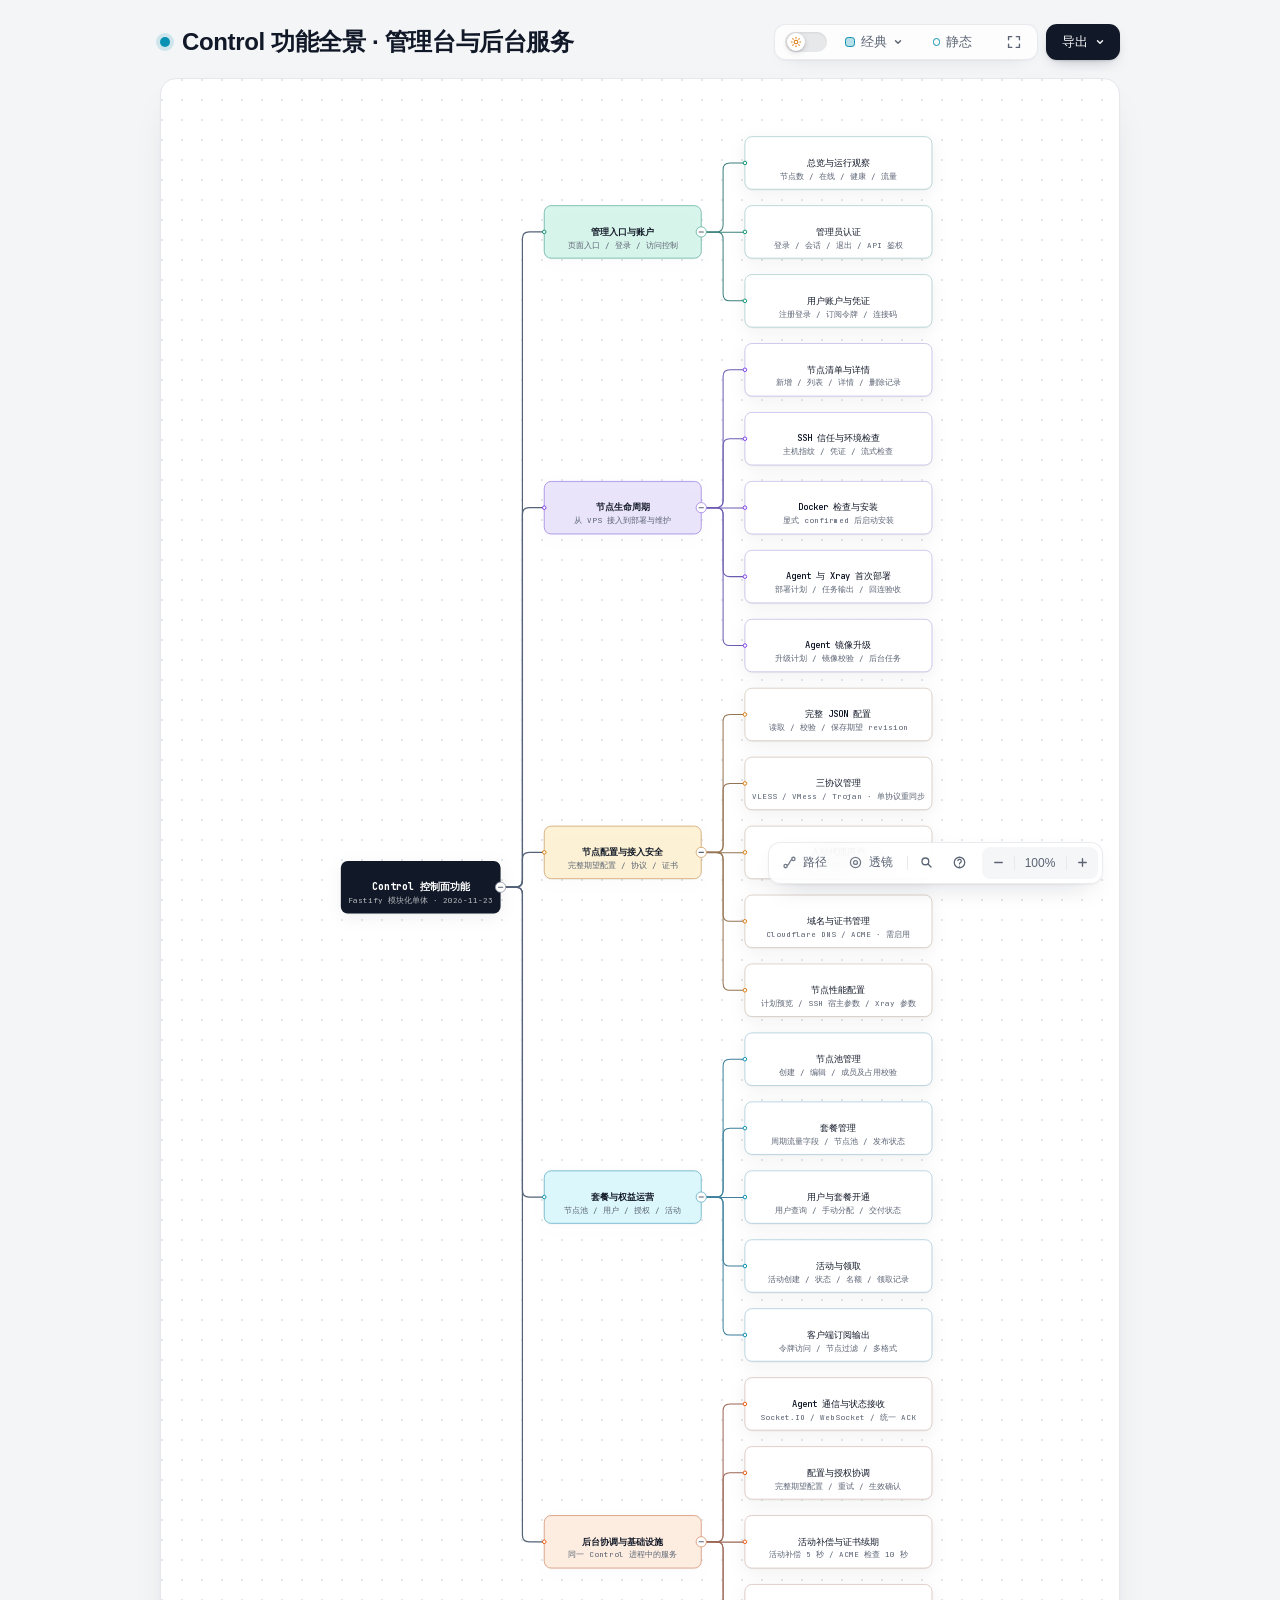
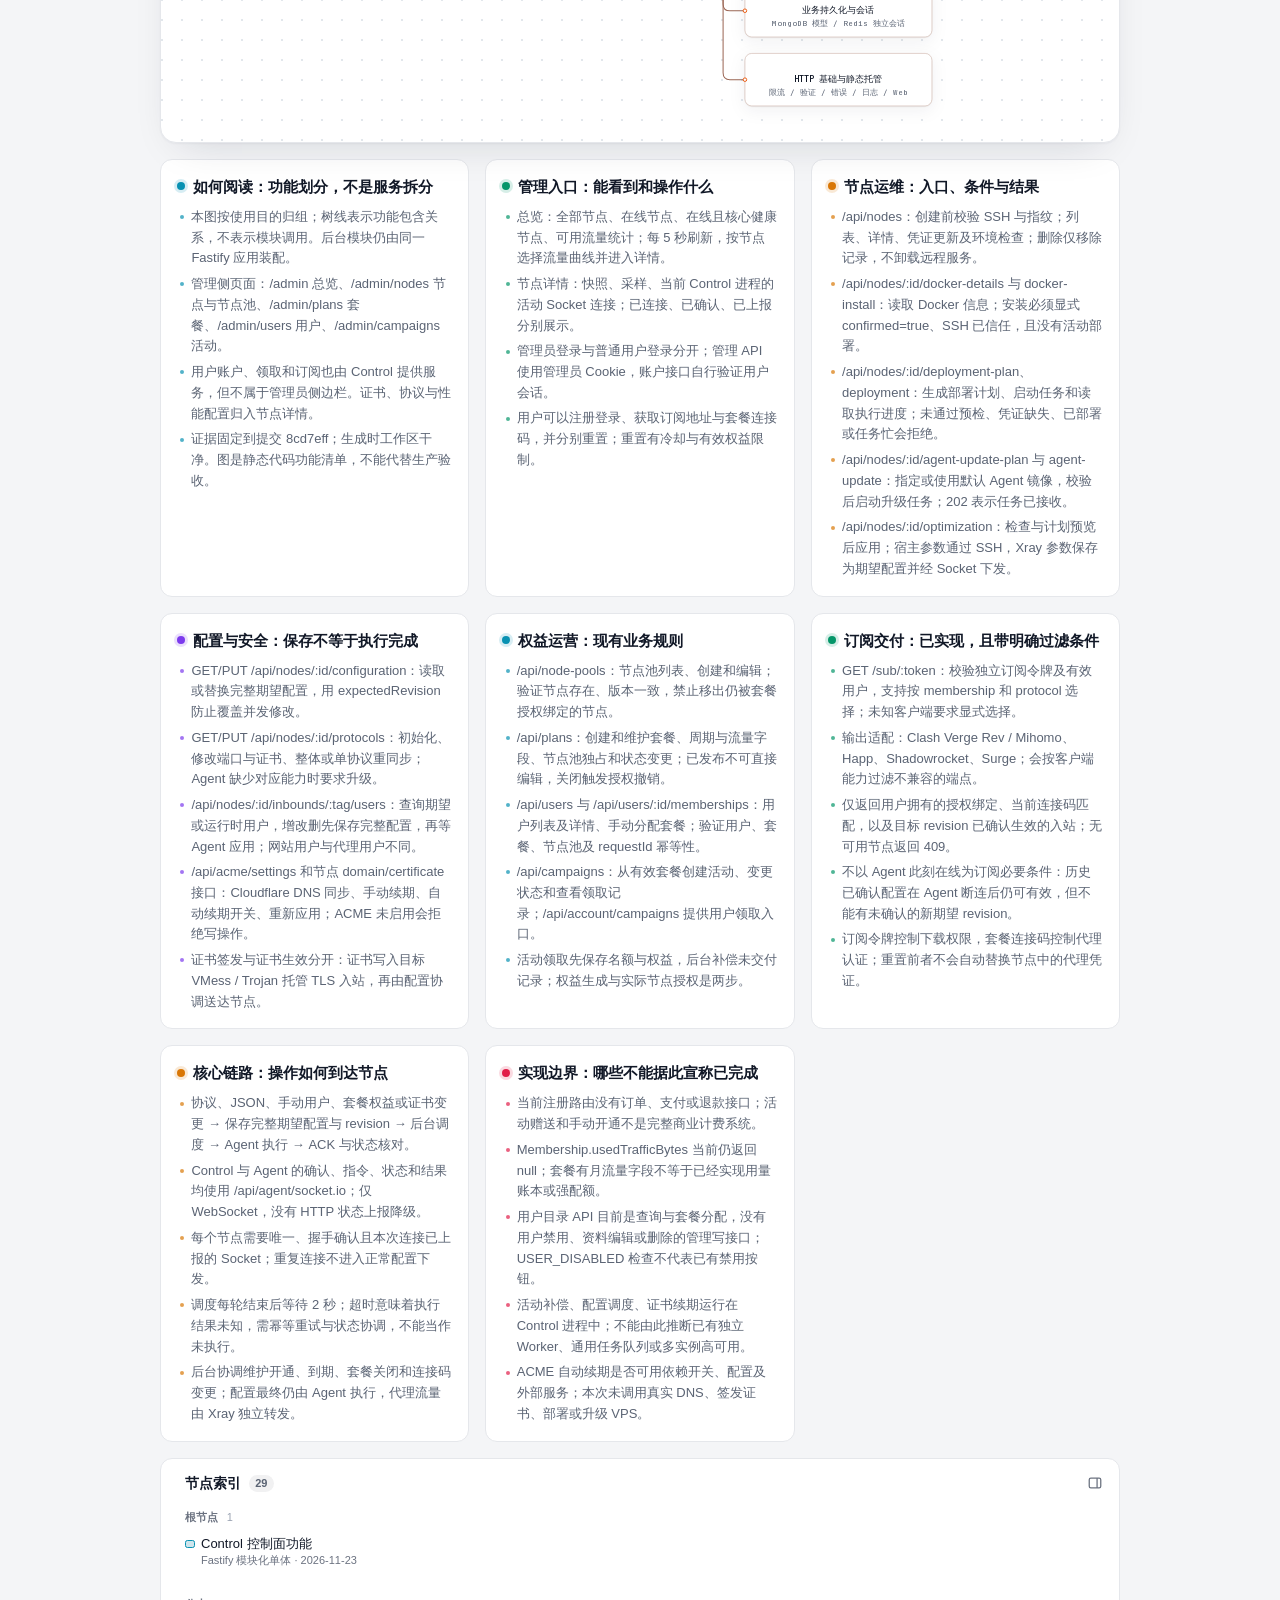
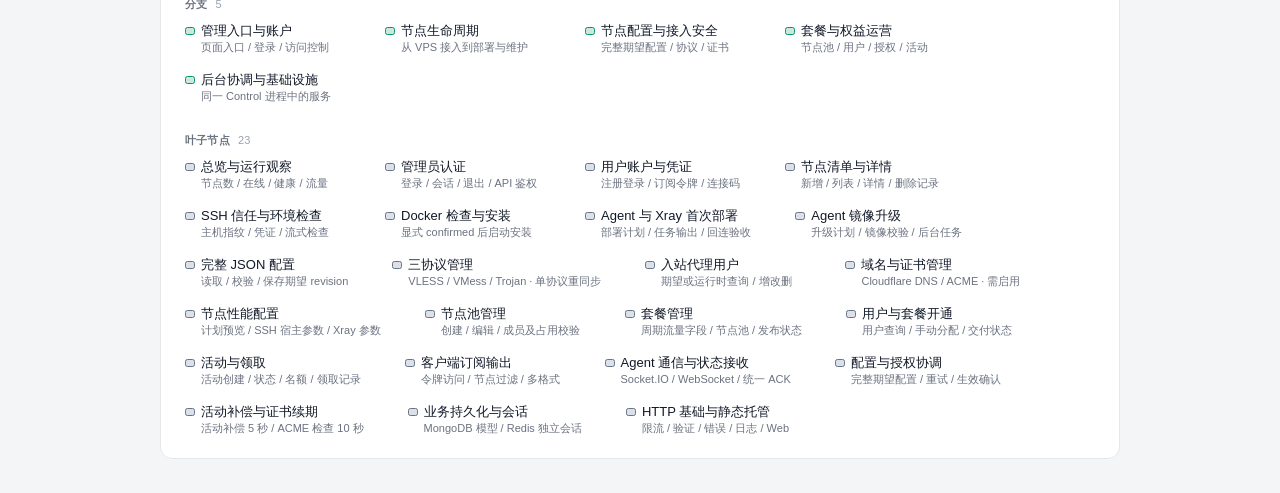
==== commit 57a8a905: "docs: publish detailed Control capabilities map" ====
--- a/index.html
+++ b/index.html
@@ -5,7 +5,7 @@
   <meta name="viewport" content="width=device-width, initial-scale=1.0">
   <meta name="generator" content="archify 3.2.0">
   <meta name="archify-reader-contract" content="declared-wide-v1">
-  <title>Aurelix 整体架构 · 当前代码</title>
+  <title>Control 功能全景 · 管理台与后台服务</title>
   <script>
     // Resolve the theme before first paint so light-preference users don't
     // see a dark flash. The toolbar script below re-applies with UI state.
@@ -5193,18 +5193,18 @@
            data-preset-badge-blueprint="蓝图 / 修订 01"
            data-preset-badge-editorial="编辑风格 / 现场笔记">
         <div class="pulse-dot"></div>
-        <h1>Aurelix 整体架构 · 当前代码</h1>
+        <h1>Control 功能全景 · 管理台与后台服务</h1>
       </div>
     </div>
 
-    <script id="archify-source-evidence-data" type="application/json">{"schemaVersion":1,"verified":true,"repository":{"url":"https://github.com/danielsss/aurelix","revision":"502d5d7e953b384f6c00b216ea541ba14ed6d323","shortRevision":"502d5d7","label":"danielsss/aurelix","linkMode":"local-only"},"referenceCount":24,"nodes":{"web":[{"path":"apps/web/src/router.ts","line":5,"endLine":46},{"path":"apps/web/src/features/auth/api.client.ts","line":9,"endLine":31}],"control":[{"path":"apps/control/src/app.ts","line":104,"endLine":134},{"path":"apps/control/src/modules/agents/dispatch.ts","line":12,"endLine":112},{"path":"apps/control/src/modules/nodes/store.ts","line":23,"endLine":59}],"mongo":[{"path":"apps/control/src/core/mongodb.ts","line":1,"endLine":31},{"path":"apps/control/src/modules/memberships/store.ts","line":19,"endLine":58}],"redis":[{"path":"apps/control/src/modules/auth/session.ts","line":9,"endLine":25},{"path":"apps/control/src/modules/account/session.ts","line":7,"endLine":22}],"host":[{"path":"apps/control/src/modules/provisioning/deployment.ts","line":29,"endLine":64},{"path":"apps/control/src/modules/provisioning/compose.ts","line":18,"endLine":50},{"path":"apps/node-agent/src/runtime/docker.ts","line":5,"endLine":21}],"agent":[{"path":"apps/node-agent/src/main.ts","line":18,"endLine":27},{"path":"apps/node-agent/src/main.ts","line":55,"endLine":125},{"path":"apps/node-agent/src/control/socket.client.ts","line":19,"endLine":35}],"xray":[{"path":"apps/control/src/modules/provisioning/compose.ts","line":39,"endLine":49},{"path":"apps/node-agent/src/xray/client.ts","line":52,"endLine":75},{"path":"apps/node-agent/src/xray/users.ts","line":59,"endLine":95}],"state":[{"path":"apps/node-agent/src/reconcile/state.ts","line":6,"endLine":39},{"path":"apps/node-agent/src/reconcile/configuration.ts","line":87,"endLine":137},{"path":"apps/control/src/modules/provisioning/compose.ts","line":25,"endLine":49}],"client":[{"path":"apps/control/src/modules/provisioning/compose.ts","line":39,"endLine":45},{"path":"packages/contracts/src/index.ts","line":5,"endLine":12}],"internet":[{"path":"packages/contracts/src/index.ts","line":229,"endLine":236}]}}</script>
+    <script id="archify-source-evidence-data" type="application/json">{"schemaVersion":1,"verified":true,"repository":{"url":"https://github.com/danielsss/aurelix","revision":"8cd7effb45d21e58dae78894695bcbc47b3b7b15","shortRevision":"8cd7eff","label":"danielsss/aurelix","href":"https://github.com/danielsss/aurelix/tree/8cd7effb45d21e58dae78894695bcbc47b3b7b15"},"referenceCount":69,"nodes":{"control":[{"path":"apps/control/src/app.ts","line":161,"endLine":198,"href":"https://github.com/danielsss/aurelix/blob/8cd7effb45d21e58dae78894695bcbc47b3b7b15/apps/control/src/app.ts#L161-L198"}],"entry":[{"path":"apps/web/src/router.ts","line":8,"endLine":24,"href":"https://github.com/danielsss/aurelix/blob/8cd7effb45d21e58dae78894695bcbc47b3b7b15/apps/web/src/router.ts#L8-L24"},{"path":"apps/control/src/routes/auth.ts","line":4,"endLine":8,"href":"https://github.com/danielsss/aurelix/blob/8cd7effb45d21e58dae78894695bcbc47b3b7b15/apps/control/src/routes/auth.ts#L4-L8"},{"path":"apps/control/src/routes/account.ts","line":4,"endLine":19,"href":"https://github.com/danielsss/aurelix/blob/8cd7effb45d21e58dae78894695bcbc47b3b7b15/apps/control/src/routes/account.ts#L4-L19"}],"dashboard":[{"path":"apps/web/src/features/dashboard/DashboardPage.vue","line":13,"endLine":35,"href":"https://github.com/danielsss/aurelix/blob/8cd7effb45d21e58dae78894695bcbc47b3b7b15/apps/web/src/features/dashboard/DashboardPage.vue#L13-L35"},{"path":"apps/control/src/modules/nodes/handlers.ts","line":179,"endLine":190,"href":"https://github.com/danielsss/aurelix/blob/8cd7effb45d21e58dae78894695bcbc47b3b7b15/apps/control/src/modules/nodes/handlers.ts#L179-L190"}],"admin":[{"path":"apps/control/src/modules/auth/handlers.ts","line":9,"endLine":53,"href":"https://github.com/danielsss/aurelix/blob/8cd7effb45d21e58dae78894695bcbc47b3b7b15/apps/control/src/modules/auth/handlers.ts#L9-L53"},{"path":"apps/control/src/routes/auth.ts","line":4,"endLine":8,"href":"https://github.com/danielsss/aurelix/blob/8cd7effb45d21e58dae78894695bcbc47b3b7b15/apps/control/src/routes/auth.ts#L4-L8"}],"account":[{"path":"apps/control/src/routes/account.ts","line":4,"endLine":19,"href":"https://github.com/danielsss/aurelix/blob/8cd7effb45d21e58dae78894695bcbc47b3b7b15/apps/control/src/routes/account.ts#L4-L19"},{"path":"apps/control/src/modules/account/handlers.ts","line":125,"endLine":185,"href":"https://github.com/danielsss/aurelix/blob/8cd7effb45d21e58dae78894695bcbc47b3b7b15/apps/control/src/modules/account/handlers.ts#L125-L185"}],"nodeops":[{"path":"apps/control/src/routes/nodes.ts","line":4,"endLine":17,"href":"https://github.com/danielsss/aurelix/blob/8cd7effb45d21e58dae78894695bcbc47b3b7b15/apps/control/src/routes/nodes.ts#L4-L17"},{"path":"apps/control/src/routes/provisioning.ts","line":4,"endLine":15,"href":"https://github.com/danielsss/aurelix/blob/8cd7effb45d21e58dae78894695bcbc47b3b7b15/apps/control/src/routes/provisioning.ts#L4-L15"}],"inventory":[{"path":"apps/control/src/modules/nodes/handlers.ts","line":50,"endLine":71,"href":"https://github.com/danielsss/aurelix/blob/8cd7effb45d21e58dae78894695bcbc47b3b7b15/apps/control/src/modules/nodes/handlers.ts#L50-L71"},{"path":"apps/control/src/modules/nodes/handlers.ts","line":179,"endLine":190,"href":"https://github.com/danielsss/aurelix/blob/8cd7effb45d21e58dae78894695bcbc47b3b7b15/apps/control/src/modules/nodes/handlers.ts#L179-L190"}],"ssh":[{"path":"apps/control/src/modules/nodes/handlers.ts","line":28,"endLine":45,"href":"https://github.com/danielsss/aurelix/blob/8cd7effb45d21e58dae78894695bcbc47b3b7b15/apps/control/src/modules/nodes/handlers.ts#L28-L45"},{"path":"apps/control/src/modules/nodes/handlers.ts","line":76,"endLine":92,"href":"https://github.com/danielsss/aurelix/blob/8cd7effb45d21e58dae78894695bcbc47b3b7b15/apps/control/src/modules/nodes/handlers.ts#L76-L92"},{"path":"apps/control/src/routes/nodes.ts","line":8,"endLine":13,"href":"https://github.com/danielsss/aurelix/blob/8cd7effb45d21e58dae78894695bcbc47b3b7b15/apps/control/src/routes/nodes.ts#L8-L13"}],"docker":[{"path":"apps/control/src/modules/provisioning/handlers.ts","line":25,"endLine":59,"href":"https://github.com/danielsss/aurelix/blob/8cd7effb45d21e58dae78894695bcbc47b3b7b15/apps/control/src/modules/provisioning/handlers.ts#L25-L59"}],"deployment":[{"path":"apps/control/src/routes/provisioning.ts","line":13,"endLine":15,"href":"https://github.com/danielsss/aurelix/blob/8cd7effb45d21e58dae78894695bcbc47b3b7b15/apps/control/src/routes/provisioning.ts#L13-L15"},{"path":"apps/control/src/modules/provisioning/handlers.ts","line":118,"endLine":157,"href":"https://github.com/danielsss/aurelix/blob/8cd7effb45d21e58dae78894695bcbc47b3b7b15/apps/control/src/modules/provisioning/handlers.ts#L118-L157"}],"upgrade":[{"path":"apps/control/src/modules/provisioning/handlers.ts","line":79,"endLine":110,"href":"https://github.com/danielsss/aurelix/blob/8cd7effb45d21e58dae78894695bcbc47b3b7b15/apps/control/src/modules/provisioning/handlers.ts#L79-L110"},{"path":"apps/control/src/routes/provisioning.ts","line":7,"endLine":12,"href":"https://github.com/danielsss/aurelix/blob/8cd7effb45d21e58dae78894695bcbc47b3b7b15/apps/control/src/routes/provisioning.ts#L7-L12"}],"config":[{"path":"apps/control/src/routes/protocols.ts","line":4,"endLine":6,"href":"https://github.com/danielsss/aurelix/blob/8cd7effb45d21e58dae78894695bcbc47b3b7b15/apps/control/src/routes/protocols.ts#L4-L6"},{"path":"apps/control/src/routes/certificates.ts","line":4,"endLine":11,"href":"https://github.com/danielsss/aurelix/blob/8cd7effb45d21e58dae78894695bcbc47b3b7b15/apps/control/src/routes/certificates.ts#L4-L11"},{"path":"apps/control/src/routes/xray-users.ts","line":4,"endLine":9,"href":"https://github.com/danielsss/aurelix/blob/8cd7effb45d21e58dae78894695bcbc47b3b7b15/apps/control/src/routes/xray-users.ts#L4-L9"}],"jsonconfig":[{"path":"apps/control/src/modules/nodes/handlers.ts","line":192,"endLine":213,"href":"https://github.com/danielsss/aurelix/blob/8cd7effb45d21e58dae78894695bcbc47b3b7b15/apps/control/src/modules/nodes/handlers.ts#L192-L213"},{"path":"apps/control/src/routes/nodes.ts","line":16,"endLine":17,"href":"https://github.com/danielsss/aurelix/blob/8cd7effb45d21e58dae78894695bcbc47b3b7b15/apps/control/src/routes/nodes.ts#L16-L17"}],"protocol":[{"path":"apps/control/src/modules/protocols/handlers.ts","line":17,"endLine":73,"href":"https://github.com/danielsss/aurelix/blob/8cd7effb45d21e58dae78894695bcbc47b3b7b15/apps/control/src/modules/protocols/handlers.ts#L17-L73"},{"path":"apps/control/src/routes/protocols.ts","line":4,"endLine":6,"href":"https://github.com/danielsss/aurelix/blob/8cd7effb45d21e58dae78894695bcbc47b3b7b15/apps/control/src/routes/protocols.ts#L4-L6"}],"proxyusers":[{"path":"apps/control/src/modules/xray-users/handlers.ts","line":49,"endLine":92,"href":"https://github.com/danielsss/aurelix/blob/8cd7effb45d21e58dae78894695bcbc47b3b7b15/apps/control/src/modules/xray-users/handlers.ts#L49-L92"},{"path":"apps/control/src/routes/xray-users.ts","line":4,"endLine":9,"href":"https://github.com/danielsss/aurelix/blob/8cd7effb45d21e58dae78894695bcbc47b3b7b15/apps/control/src/routes/xray-users.ts#L4-L9"}],"certificate":[{"path":"apps/control/src/modules/certificates/handlers.ts","line":23,"endLine":41,"href":"https://github.com/danielsss/aurelix/blob/8cd7effb45d21e58dae78894695bcbc47b3b7b15/apps/control/src/modules/certificates/handlers.ts#L23-L41"},{"path":"apps/control/src/modules/certificates/handlers.ts","line":48,"endLine":102,"href":"https://github.com/danielsss/aurelix/blob/8cd7effb45d21e58dae78894695bcbc47b3b7b15/apps/control/src/modules/certificates/handlers.ts#L48-L102"},{"path":"apps/control/src/modules/certificates/renewal.ts","line":11,"endLine":55,"href":"https://github.com/danielsss/aurelix/blob/8cd7effb45d21e58dae78894695bcbc47b3b7b15/apps/control/src/modules/certificates/renewal.ts#L11-L55"}],"optimization":[{"path":"apps/control/src/routes/optimization.ts","line":4,"endLine":20,"href":"https://github.com/danielsss/aurelix/blob/8cd7effb45d21e58dae78894695bcbc47b3b7b15/apps/control/src/routes/optimization.ts#L4-L20"},{"path":"apps/control/src/modules/optimization/handlers.ts","line":65,"endLine":74,"href":"https://github.com/danielsss/aurelix/blob/8cd7effb45d21e58dae78894695bcbc47b3b7b15/apps/control/src/modules/optimization/handlers.ts#L65-L74"},{"path":"apps/control/src/modules/optimization/handlers.ts","line":97,"endLine":124,"href":"https://github.com/danielsss/aurelix/blob/8cd7effb45d21e58dae78894695bcbc47b3b7b15/apps/control/src/modules/optimization/handlers.ts#L97-L124"}],"business":[{"path":"apps/control/src/routes/node-pools.ts","line":4,"endLine":7,"href":"https://github.com/danielsss/aurelix/blob/8cd7effb45d21e58dae78894695bcbc47b3b7b15/apps/control/src/routes/node-pools.ts#L4-L7"},{"path":"apps/control/src/routes/plans.ts","line":4,"endLine":8,"href":"https://github.com/danielsss/aurelix/blob/8cd7effb45d21e58dae78894695bcbc47b3b7b15/apps/control/src/routes/plans.ts#L4-L8"},{"path":"apps/control/src/routes/campaigns.ts","line":4,"endLine":14,"href":"https://github.com/danielsss/aurelix/blob/8cd7effb45d21e58dae78894695bcbc47b3b7b15/apps/control/src/routes/campaigns.ts#L4-L14"}],"pools":[{"path":"apps/control/src/modules/node-pools/handlers.ts","line":9,"endLine":48,"href":"https://github.com/danielsss/aurelix/blob/8cd7effb45d21e58dae78894695bcbc47b3b7b15/apps/control/src/modules/node-pools/handlers.ts#L9-L48"},{"path":"apps/control/src/routes/node-pools.ts","line":4,"endLine":7,"href":"https://github.com/danielsss/aurelix/blob/8cd7effb45d21e58dae78894695bcbc47b3b7b15/apps/control/src/routes/node-pools.ts#L4-L7"}],"plans":[{"path":"apps/control/src/modules/plans/handlers.ts","line":51,"endLine":90,"href":"https://github.com/danielsss/aurelix/blob/8cd7effb45d21e58dae78894695bcbc47b3b7b15/apps/control/src/modules/plans/handlers.ts#L51-L90"},{"path":"apps/control/src/routes/plans.ts","line":4,"endLine":8,"href":"https://github.com/danielsss/aurelix/blob/8cd7effb45d21e58dae78894695bcbc47b3b7b15/apps/control/src/routes/plans.ts#L4-L8"}],"members":[{"path":"apps/control/src/modules/users/handlers.ts","line":19,"endLine":68,"href":"https://github.com/danielsss/aurelix/blob/8cd7effb45d21e58dae78894695bcbc47b3b7b15/apps/control/src/modules/users/handlers.ts#L19-L68"},{"path":"apps/control/src/routes/users.ts","line":4,"endLine":7,"href":"https://github.com/danielsss/aurelix/blob/8cd7effb45d21e58dae78894695bcbc47b3b7b15/apps/control/src/routes/users.ts#L4-L7"}],"campaign":[{"path":"apps/control/src/modules/campaigns/handlers.ts","line":35,"endLine":94,"href":"https://github.com/danielsss/aurelix/blob/8cd7effb45d21e58dae78894695bcbc47b3b7b15/apps/control/src/modules/campaigns/handlers.ts#L35-L94"},{"path":"apps/control/src/modules/campaigns/handlers.ts","line":96,"endLine":120,"href":"https://github.com/danielsss/aurelix/blob/8cd7effb45d21e58dae78894695bcbc47b3b7b15/apps/control/src/modules/campaigns/handlers.ts#L96-L120"},{"path":"apps/control/src/routes/campaigns.ts","line":4,"endLine":14,"href":"https://github.com/danielsss/aurelix/blob/8cd7effb45d21e58dae78894695bcbc47b3b7b15/apps/control/src/routes/campaigns.ts#L4-L14"}],"subscription":[{"path":"apps/control/src/modules/subscriptions/handlers.ts","line":22,"endLine":59,"href":"https://github.com/danielsss/aurelix/blob/8cd7effb45d21e58dae78894695bcbc47b3b7b15/apps/control/src/modules/subscriptions/handlers.ts#L22-L59"},{"path":"apps/control/src/modules/subscriptions/endpoints.ts","line":117,"endLine":167,"href":"https://github.com/danielsss/aurelix/blob/8cd7effb45d21e58dae78894695bcbc47b3b7b15/apps/control/src/modules/subscriptions/endpoints.ts#L117-L167"},{"path":"apps/control/src/modules/subscriptions/clients.ts","line":4,"endLine":19,"href":"https://github.com/danielsss/aurelix/blob/8cd7effb45d21e58dae78894695bcbc47b3b7b15/apps/control/src/modules/subscriptions/clients.ts#L4-L19"}],"backend":[{"path":"apps/control/src/app.ts","line":180,"endLine":214,"href":"https://github.com/danielsss/aurelix/blob/8cd7effb45d21e58dae78894695bcbc47b3b7b15/apps/control/src/app.ts#L180-L214"},{"path":"apps/control/src/core/mongodb.ts","line":1,"endLine":37,"href":"https://github.com/danielsss/aurelix/blob/8cd7effb45d21e58dae78894695bcbc47b3b7b15/apps/control/src/core/mongodb.ts#L1-L37"}],"socket":[{"path":"apps/control/src/modules/agents/socket.server.ts","line":95,"endLine":150,"href":"https://github.com/danielsss/aurelix/blob/8cd7effb45d21e58dae78894695bcbc47b3b7b15/apps/control/src/modules/agents/socket.server.ts#L95-L150"},{"path":"apps/control/src/modules/agents/configuration.ts","line":18,"endLine":58,"href":"https://github.com/danielsss/aurelix/blob/8cd7effb45d21e58dae78894695bcbc47b3b7b15/apps/control/src/modules/agents/configuration.ts#L18-L58"},{"path":"docs/agent-communication.md","line":5,"endLine":30,"href":"https://github.com/danielsss/aurelix/blob/8cd7effb45d21e58dae78894695bcbc47b3b7b15/docs/agent-communication.md#L5-L30"}],"reconcile":[{"path":"apps/control/src/modules/memberships/reconcile.ts","line":23,"endLine":105,"href":"https://github.com/danielsss/aurelix/blob/8cd7effb45d21e58dae78894695bcbc47b3b7b15/apps/control/src/modules/memberships/reconcile.ts#L23-L105"},{"path":"apps/control/src/modules/agents/dispatch.ts","line":73,"endLine":111,"href":"https://github.com/danielsss/aurelix/blob/8cd7effb45d21e58dae78894695bcbc47b3b7b15/apps/control/src/modules/agents/dispatch.ts#L73-L111"},{"path":"apps/control/src/modules/agents/dispatch.ts","line":125,"endLine":141,"href":"https://github.com/danielsss/aurelix/blob/8cd7effb45d21e58dae78894695bcbc47b3b7b15/apps/control/src/modules/agents/dispatch.ts#L125-L141"}],"workers":[{"path":"apps/control/src/modules/campaigns/delivery.ts","line":7,"endLine":58,"href":"https://github.com/danielsss/aurelix/blob/8cd7effb45d21e58dae78894695bcbc47b3b7b15/apps/control/src/modules/campaigns/delivery.ts#L7-L58"},{"path":"apps/control/src/modules/certificates/renewal.ts","line":11,"endLine":55,"href":"https://github.com/danielsss/aurelix/blob/8cd7effb45d21e58dae78894695bcbc47b3b7b15/apps/control/src/modules/certificates/renewal.ts#L11-L55"},{"path":"apps/control/src/app.ts","line":195,"endLine":198,"href":"https://github.com/danielsss/aurelix/blob/8cd7effb45d21e58dae78894695bcbc47b3b7b15/apps/control/src/app.ts#L195-L198"}],"storage":[{"path":"apps/control/src/core/mongodb.ts","line":1,"endLine":37,"href":"https://github.com/danielsss/aurelix/blob/8cd7effb45d21e58dae78894695bcbc47b3b7b15/apps/control/src/core/mongodb.ts#L1-L37"},{"path":"apps/control/src/modules/account/session.ts","line":7,"endLine":22,"href":"https://github.com/danielsss/aurelix/blob/8cd7effb45d21e58dae78894695bcbc47b3b7b15/apps/control/src/modules/account/session.ts#L7-L22"},{"path":"apps/control/src/modules/auth/handlers.ts","line":9,"endLine":28,"href":"https://github.com/danielsss/aurelix/blob/8cd7effb45d21e58dae78894695bcbc47b3b7b15/apps/control/src/modules/auth/handlers.ts#L9-L28"}],"crosscut":[{"path":"apps/control/src/app.ts","line":90,"endLine":147,"href":"https://github.com/danielsss/aurelix/blob/8cd7effb45d21e58dae78894695bcbc47b3b7b15/apps/control/src/app.ts#L90-L147"},{"path":"apps/control/src/app.ts","line":207,"endLine":214,"href":"https://github.com/danielsss/aurelix/blob/8cd7effb45d21e58dae78894695bcbc47b3b7b15/apps/control/src/app.ts#L207-L214"},{"path":"apps/control/src/modules/subscriptions/clients.ts","line":32,"endLine":34,"href":"https://github.com/danielsss/aurelix/blob/8cd7effb45d21e58dae78894695bcbc47b3b7b15/apps/control/src/modules/subscriptions/clients.ts#L32-L34"}]}}</script>
     <script id="archify-i18n-data" type="application/json">{"locale":"zh-CN","messages":{"viewer.kind.frontend":"前端","viewer.kind.backend":"后端","viewer.kind.database":"数据库","viewer.kind.cloud":"云服务","viewer.kind.security":"安全","viewer.kind.messagebus":"消息总线","viewer.kind.external":"外部系统","viewer.kind.neutral":"中性","viewer.kind.node":"节点","viewer.kind.start":"开始","viewer.kind.active":"活动","viewer.kind.waiting":"等待","viewer.kind.decision":"决策","viewer.kind.success":"成功","viewer.kind.failure":"失败","viewer.toolbar.actions":"图表操作","viewer.theme.toggle.title":"切换主题（T）","viewer.theme.toggle":"切换颜色主题","viewer.theme.dark":"深色","viewer.theme.light":"浅色","viewer.preset.choose.title":"选择视觉风格（S 循环切换）","viewer.preset.choose":"选择视觉风格","viewer.preset.style":"风格","viewer.preset.menu":"视觉风格","viewer.preset.identity":"视觉表达","viewer.preset.cycles":"循环切换","viewer.preset.classic":"经典","viewer.preset.classic.short":"经典","viewer.preset.classic.hint":"稳定的技术默认风格","viewer.preset.flow":"信号流","viewer.preset.flow.short":"流动","viewer.preset.flow.hint":"突出动态流向","viewer.preset.blueprint":"蓝图","viewer.preset.blueprint.hint":"工程评审","viewer.preset.editorial":"编辑风格","viewer.preset.editorial.hint":"适合发布与上线说明","viewer.preset.badge.signalFlow":"信号流","viewer.preset.badge.blueprint":"蓝图 / 修订 01","viewer.preset.badge.editorial":"编辑风格 / 现场笔记","viewer.preset.badge.editorialPlate":"ARCHIFY / 图版 04","viewer.preset.current":"当前视觉风格：{style}。选择视觉风格","viewer.motion.live":"动态","viewer.motion.still":"静态","viewer.motion.pause":"暂停动效","viewer.motion.resume":"恢复动效","viewer.motion.reduced":"已根据减少动态效果偏好暂停动效","viewer.motion.hidden":"页面不可见时已暂停动效","viewer.motion.yielding":"暂停动效；当前让位于{owner}","viewer.motion.yielding.title":"动态预览已启用 · 正在让位于{owner}","viewer.owner.route":"路径探测","viewer.owner.lens":"语义透镜","viewer.owner.relationship":"关系预览","viewer.owner.intent":"意图追踪","viewer.owner.focus":"语义聚焦","viewer.owner.legend":"图例预览","viewer.owner.reader":"读者交互","viewer.present.enter":"进入演示模式","viewer.present.enter.title":"演示模式（F）","viewer.present.exit":"退出演示模式","viewer.present.exit.title":"退出演示模式（F 或 Escape）","viewer.present.present":"演示","viewer.present.exit.label":"退出","viewer.export.button":"导出","viewer.export.button.title":"导出图表（E）","viewer.export.diagram":"导出图表","viewer.export.menu":"导出","viewer.export.subtitle":"便携、整洁的输出","viewer.export.share":"分享","viewer.export.shareCard":"分享卡片","viewer.export.routeShareCard":"路径分享卡片","viewer.export.reachShareCard":"可达范围分享卡片","viewer.export.copyDiagram":"复制图表","viewer.export.clipboardPng":"复制 PNG 到剪贴板","viewer.export.raster":"位图","viewer.export.image":"图像","viewer.export.lossless":"无损图像","viewer.export.compact":"紧凑图像","viewer.export.modern":"现代图像格式","viewer.export.vectorMotion":"矢量与动效","viewer.export.vectorMotion.heading":"矢量与动效","viewer.export.editable":"可编辑矢量图","viewer.export.svg.auto":"SVG · 自动","viewer.export.svg.auto.hint":"匹配宿主主题","viewer.export.svg.light":"SVG · 浅色","viewer.export.svg.light.hint":"始终浅色","viewer.export.svg.dark":"SVG · 深色","viewer.export.svg.dark.hint":"始终深色","viewer.export.motion6s":"6 秒动效","viewer.export.unsupported":"当前浏览器不支持","viewer.export.clipboardUnsupported":"当前浏览器不支持写入图片剪贴板","viewer.export.clipboardUnsupported.short":"此浏览器不支持写入图片剪贴板。","viewer.export.motionUnavailable":"当前浏览器无法录制动效","viewer.export.webmUnavailable":"当前浏览器不支持 WebM","viewer.export.failed":"导出失败：{message}","viewer.export.unknownVariant":"未知的分享卡片类型：{variant}","viewer.export.routeRequired":"请先追踪路径，再导出路径分享卡片","viewer.export.reachRequired":"请先追踪编写可达范围，再导出可达范围分享卡片","viewer.export.unknown":"未知错误","viewer.export.routeFailed":"路径分享卡片导出失败：{message}","viewer.export.reachFailed":"可达范围分享卡片导出失败：{message}","viewer.export.copyFailed":"复制失败：{message}","viewer.export.copiedPng":"已将 PNG 复制到剪贴板","viewer.export.downloadedRoute":"已下载路径分享卡片","viewer.export.downloadedReach":"已下载可达范围分享卡片","viewer.export.downloadedWebm":"已下载 WebM","viewer.export.recording":"正在录制 6 秒动效…","viewer.export.card.routeSummary.one":"路径：{source} → {target} · {count} 步","viewer.export.card.routeSummary.other":"路径：{source} → {target} · {count} 步","viewer.export.card.reachSummary":"从{origin}开始的编写{direction} · {nodes} · {links} · 最深 {hops}","viewer.export.card.node.one":"{count} 个节点","viewer.export.card.node.other":"{count} 个节点","viewer.export.card.link.one":"{count} 条连接","viewer.export.card.link.other":"{count} 条连接","viewer.export.card.hop.one":"{count} 跳","viewer.export.card.hop.other":"{count} 跳","viewer.export.card.routeBadge":"ARCHIFY · 路径 · {hops}","viewer.export.card.reachBadge":"ARCHIFY · {direction}可达范围","viewer.export.direction.upstream":"上游","viewer.export.direction.downstream":"下游","viewer.export.error.canvasUnavailable":"无法为{label}使用画布","viewer.export.error.contextUnavailable":"无法为{label}创建二维画布上下文","viewer.export.error.toBlobUnavailable":"{label}无法使用 canvas.toBlob","viewer.export.error.toBlobNull":"{label}的 canvas.toBlob 未返回数据","viewer.export.error.variantsCombined":"无法同时组合多种分享卡片类型","viewer.export.error.viewerState":"分享卡片导出无法移除临时 Viewer 状态","viewer.export.error.routeState":"路径卡片导出无法安全保留已解析路径","viewer.export.error.reachState":"可达范围卡片导出无法安全保留编写的可达范围","viewer.export.error.webmRequirements":"WebM 动效导出需要追踪动画及浏览器 MediaRecorder 支持","viewer.export.error.mediaRecorder":"MediaRecorder 录制失败","viewer.export.error.emptyWebm":"MediaRecorder 生成了空的 WebM","viewer.export.error.webmBackground":"无法为 WebM 导出加载 SVG 背景","viewer.guide.title":"探索此系统","viewer.focus.selectedNodes":"已选择 {count} 个节点","viewer.guide.eyebrow":"图表指南","viewer.guide.close":"关闭图表指南","viewer.guide.inspecting":"正在检查已编译语义","viewer.guide.actions":"图表探索操作","viewer.guide.find":"查找任意节点","viewer.guide.find.hint":"搜索标签、职责、类型和稳定 ID。","viewer.guide.route":"追踪路径","viewer.guide.route.aria":"追踪有向路径","viewer.guide.route.hint":"查看两个语义节点如何按编写方向连接。","viewer.guide.map":"查看完整系统","viewer.guide.map.hint":"打开带实时视口和稳定节点的语义雷达。","viewer.guide.lens":"比较语义类型","viewer.guide.lens.hint":"统计角色、显示流量并比较直接编写的连接。","viewer.guide.present":"进入演示模式","viewer.guide.present.hint":"让实时图表占满视口，同时不改变导出。","viewer.guide.shortcuts":"其他键盘快捷键","viewer.guide.shortcut.export":"导出","viewer.guide.shortcut.theme":"主题","viewer.guide.shortcut.style":"风格","viewer.guide.shortcut.reset":"重置","viewer.guide.shortcut.zoomIn":"放大","viewer.guide.shortcut.zoomOut":"缩小","viewer.guide.shortcut.close":"关闭","viewer.guide.credit":"觉得好用？在 GitHub 给 Archify 点个 Star","viewer.guide.star":"Star","viewer.guide.facts":"{nodes} · {relationships}","viewer.guide.fact.node.one":"{count} 个语义节点","viewer.guide.fact.node.other":"{count} 个语义节点","viewer.guide.fact.relationship.one":"{count} 条关系","viewer.guide.fact.relationship.other":"{count} 条关系","viewer.guide.open":"打开图表指南","viewer.finder.title":"查找节点","viewer.finder.close":"关闭节点查找器","viewer.finder.placeholder":"搜索标签或 ID","viewer.finder.search":"搜索图表节点","viewer.finder.results":"图表节点","viewer.finder.empty":"没有匹配的节点","viewer.finder.result.focus":"聚焦{label}","viewer.finder.result.routeStart":"选择{label}作为路径起点","viewer.finder.result.routeTarget":"选择{label}作为路径终点，{links}","viewer.finder.status.empty":"没有匹配的节点","viewer.finder.status.count.one":"{count} 个匹配节点","viewer.finder.status.count.other":"{count} 个匹配节点","viewer.finder.noun.nodes":"个节点","viewer.finder.link.one":"{count} 条连接","viewer.finder.link.other":"{count} 条连接","viewer.finder.result.focus.one":"聚焦{label}，{count} 条相关连接","viewer.finder.result.focus.other":"聚焦{label}，{count} 条相关连接","viewer.finder.status.filtered":"{visible}/{available} {noun}","viewer.finder.status.all":"{available} {noun}","viewer.passport.eyebrow":"语义护照","viewer.passport.metadata":"节点元数据","viewer.passport.evidence":"已验证的源代码证据","viewer.passport.verified":"已验证来源","viewer.passport.verificationScope":"已按固定修订版本验证本地 Git 证据，未检查远程访问权限。","viewer.passport.reach":"编写可达范围","viewer.passport.reach.trace":"追踪编写的可达性","viewer.passport.upstream":"上游","viewer.passport.downstream":"下游","viewer.passport.upstream.trace":"追踪上游编写可达性","viewer.passport.downstream.trace":"追踪下游编写可达性","viewer.passport.close":"关闭语义护照","viewer.passport.move":"移动语义护照。可拖动、使用方向键移动，或按 Home 恢复自动位置。","viewer.passport.copy":"复制链接","viewer.passport.copy.focus":"复制聚焦节点的链接","viewer.passport.relations":"关系","viewer.passport.relations.show":"显示关联关系","viewer.passport.relations.hide":"隐藏关联关系","viewer.passport.relations.list":"关联关系","viewer.passport.copyRelation":"复制关系","viewer.passport.copyNode":"复制节点","viewer.passport.copyPinned":"复制固定关系的链接","viewer.passport.copySource":"复制来源节点的链接","viewer.passport.copy.focused.success":"已复制聚焦节点链接","viewer.passport.copy.pinned.success":"已复制固定关系链接","viewer.passport.copy.focused.failed":"无法复制聚焦节点链接","viewer.passport.copy.pinned.failed":"无法复制固定关系链接","viewer.passport.relationship.none":"没有关联关系","viewer.passport.relationship.count.one":"{count} 条关系","viewer.passport.relationship.count.other":"{count} 条关系","viewer.passport.relationship.show.one":"显示 {count} 条关联关系","viewer.passport.relationship.show.other":"显示 {count} 条关联关系","viewer.passport.relationship.summary":"{out} 条出向 · {in} 条入向{loops}","viewer.passport.relationship.loops":" · {count} 条自环","viewer.passport.relationship.explorer":"直接关系浏览器","viewer.passport.relationship.help":"使用方向键浏览关系。按 Enter 或空格键固定详情；按 Escape 清除。","viewer.passport.relationship.loopsBack":"回环","viewer.passport.relationship.connectsTo":"连接到","viewer.passport.relationship.connectsFrom":"连接自","viewer.passport.relationship.pinned":"已固定关系 · {from} → {to} · {label}","viewer.passport.relationship.inspect":"检查第 {index}/{total} 条关系：{from} 到 {to}，{label}。按 Enter 查看详情。","viewer.passport.relationship.group.out":"出向","viewer.passport.relationship.group.in":"入向","viewer.passport.relationship.group.loop":"自环","viewer.passport.relationship.row":"{group}：{relationship}，{neighbor}","viewer.passport.relationship.direction.out":"出 →","viewer.passport.relationship.direction.in":"← 入","viewer.passport.relationship.direction.loop":"自环","viewer.passport.sourceCount.one":"{count} 个已验证来源引用","viewer.passport.sourceCount.other":"{count} 个已验证来源引用","viewer.passport.repository.open":"打开已验证的仓库修订版本 {revision}","viewer.passport.source.open":"打开修订版本 {revision} 中已验证的来源 {path}","viewer.passport.source.openLink":"打开 ↗","viewer.passport.reach.upstream.one":"追踪 {count} 个上游编写节点","viewer.passport.reach.upstream.other":"追踪 {count} 个上游编写节点","viewer.passport.reach.downstream.one":"追踪 {count} 个下游编写节点","viewer.passport.reach.downstream.other":"追踪 {count} 个下游编写节点","viewer.passport.reach.noUpstream":"没有上游编写节点","viewer.passport.reach.noDownstream":"没有下游编写节点","viewer.passport.reach.status":"{direction} · {nodes} 个节点 · {links} 条连接 · 最深 {hops} 跳","viewer.route.eyebrow":"路径","viewer.route.start":"点击路径的起点","viewer.route.start.find":"查找起点","viewer.route.start.find.aria":"查找路径起点","viewer.route.copy":"复制链接","viewer.route.copy.aria":"复制已追踪路径的链接","viewer.route.clear":"清除","viewer.route.clear.aria":"清除路径探测","viewer.route.traced":"路径","viewer.route.pickTwo":"在图上点两个节点","viewer.route.pickOne":"在图上点一个节点","viewer.route.controls":"路径旅程控制","viewer.route.previous":"上一个路径位置","viewer.route.play":"播放路径旅程","viewer.route.pause":"暂停路径旅程","viewer.route.replay":"重播路径旅程","viewer.route.next":"下一个路径位置","viewer.route.journey":"旅程","viewer.route.pause.label":"暂停","viewer.route.replay.label":"重播","viewer.route.overview":"总览","viewer.route.overview.aria":"显示完整路径总览","viewer.route.instructions":"先点起点，再点终点，沿箭头方向找路。","viewer.route.destination":"从{label}出发，走到哪里？","viewer.route.destination.find":"查找目标","viewer.route.destination.find.aria":"查找可达的路径目标","viewer.route.differentDestination":"选择其他目标","viewer.route.distinct":"请选两个不同的节点。","viewer.route.unreachable":"走不到{label}","viewer.route.unreachable.detail":"沿箭头方向，从{source}走不到{target}。请选一个高亮节点。","viewer.route.start.instructions":"接着选终点，能走到的节点会亮起。","viewer.route.copy.success":"已复制路径链接","viewer.route.copy.failed":"无法复制路径链接","viewer.route.position":"路径位置 {index}/{total}：{label}","viewer.route.step":"第 {index}/{total} 步 · {phase} · {label}","viewer.route.motionRequired":"自动旅程需要动态模式","viewer.route.trigger.clear":"清除已追踪路径","viewer.route.overview.status":"{nodes} · {hops} · 最短路径","viewer.route.overview.node.one":"{count} 个节点","viewer.route.overview.node.other":"{count} 个节点","viewer.route.overview.hop.one":"{count} 步","viewer.route.overview.hop.other":"{count} 步","viewer.route.phase.playing":"播放中","viewer.route.phase.complete":"已完成","viewer.route.phase.inspecting":"检查中","viewer.route.destination.count.one":"有 {count} 个能走到的节点已高亮，点一下。","viewer.route.destination.count.other":"有 {count} 个能走到的节点已高亮，点一个。","viewer.route.noOutgoing":"这个节点没有向外的箭头。清除后换一个起点。","viewer.route.result.title":"{source} 到 {target}","viewer.route.finder.source.title":"选择路径起点","viewer.route.finder.source.placeholder":"搜索路径来源","viewer.route.finder.source.empty":"没有匹配的路径来源","viewer.route.finder.source.results":"可作为路径起点的节点","viewer.route.finder.source.noun":"个路径来源","viewer.route.finder.source.badge":"起点","viewer.route.finder.target.title":"从{label}出发的目标","viewer.route.finder.target.placeholder":"搜索可达目标","viewer.route.finder.target.empty":"没有匹配的可达目标","viewer.route.finder.target.results":"可达路径目标","viewer.route.finder.target.noun":"个可达目标","viewer.route.hop.one":"{count} 跳","viewer.route.hop.other":"{count} 跳","viewer.lens.eyebrow":"语义透镜","viewer.lens.title":"比较系统角色","viewer.lens.close":"关闭语义透镜","viewer.lens.instruction":"最多选择两种语义类型。选择一种可显示其真实流量；选择两种只比较直接编写的关系。","viewer.lens.kinds":"语义类型","viewer.lens.choose":"选择一种类型以检查其节点和相连关系。","viewer.lens.copy":"复制语义透镜链接","viewer.lens.clear":"清除语义透镜","viewer.lens.open":"打开语义透镜","viewer.lens.openActive":"打开当前语义透镜","viewer.lens.legend":"语义图例","viewer.lens.legend.inspect.one":"检查{label}，{count} 个节点","viewer.lens.legend.inspect.other":"检查{label}，{count} 个节点","viewer.lens.kind.count.one":"{label}，{count} 个节点","viewer.lens.kind.count.other":"{label}，{count} 个节点","viewer.lens.compare.one":"{first} → {second}：{forward} · {second} → {first}：{reverse} · 共 {count} 条直接关系","viewer.lens.compare.other":"{first} → {second}：{forward} · {second} → {first}：{reverse} · 共 {count} 条直接关系","viewer.lens.single":"{nodes} · {relationships} · 已连接节点保持可见","viewer.lens.node.one":"{count} 个{label}节点","viewer.lens.node.other":"{count} 个{label}节点","viewer.lens.relationship.one":"{count} 条相连关系","viewer.lens.relationship.other":"{count} 条相连关系","viewer.radar.title":"语义雷达","viewer.radar.building":"正在构建总览","viewer.radar.openFull":"打开完整语义雷达","viewer.radar.open":"打开雷达","viewer.radar.close":"关闭语义雷达","viewer.radar.surface":"图表总览。点击节点进行聚焦，或使用方向键平移。","viewer.radar.click":"点击节点","viewer.radar.drag":"拖动平移","viewer.radar.space":"语义雷达需要更多地图可见空间。","viewer.radar.nodes":"语义图表雷达节点","viewer.radar.focus":"从语义雷达聚焦{label}","viewer.radar.status":"{count} 个节点 · {viewport}","viewer.radar.fullMap":"{count} 个节点 · 完整地图","viewer.radar.compacted":"已收紧雷达，避免遮挡语义护照或地图控件。","viewer.radar.cancelWaiting":"取消等待更多地图空间的语义雷达","viewer.radar.needsSpace":"语义雷达需要更多可见地图空间","viewer.radar.viewport.full":"完整地图","viewer.radar.viewport.width":"宽度 {percent}%","viewer.radar.viewport.scale":"视口 {percent}%","viewer.nav.controls":"图表视图控制","viewer.nav.route":"追踪有向路径","viewer.nav.route.title":"追踪路径（R）","viewer.nav.route.short":"路径","viewer.nav.radar":"打开语义雷达","viewer.nav.radar.title":"语义雷达（M）","viewer.nav.radar.short":"地图","viewer.nav.lens":"打开语义透镜","viewer.nav.lens.title":"语义透镜（L）","viewer.nav.lens.short":"透镜","viewer.nav.find":"查找节点","viewer.nav.find.title":"查找节点（/）","viewer.outline.title":"节点索引","viewer.rail.show":"要点与索引","viewer.rail.controls":"侧栏","viewer.rail.collapse":"收起侧栏","viewer.rail.bottom":"移到图下方","viewer.rail.right":"移到图右侧","viewer.nav.guide":"打开图表指南","viewer.nav.guide.title":"图表指南（?）","viewer.nav.zoomOut":"缩小","viewer.nav.zoomOut.title":"缩小（-）","viewer.nav.reset":"重置图表视图","viewer.nav.reset.title":"重置视图（0）","viewer.nav.read":"阅读","viewer.nav.zoomIn":"放大","viewer.nav.zoomIn.title":"放大（+）","viewer.nav.camera":"{hint}。重置图表视图","viewer.nav.camera.title":"{semantic}{hint} · 重置视图（0）","viewer.nav.camera.semantic":"语义相机已启用 · ","viewer.nav.level.map":"概览","viewer.nav.level.read":"阅读","viewer.nav.level.full":"完整","viewer.nav.level.auto":"自动","viewer.nav.detail.map":"放大以显示关系标签和节点上下文","viewer.nav.detail.read":"再次放大以显示标签和注释","viewer.nav.detail.full":"完整图表详情","viewer.intent.summary":"{label}。{out} 条出向，{in} 条入向{loops}。共 {total} 条连接。按 Enter 查看详情。","viewer.intent.loops":"，{count} 条自环","viewer.common.copied":"已复制","viewer.common.copyFailed":"复制失败","viewer.common.copyLink":"复制链接","viewer.common.clear":"清除","viewer.common.close":"关闭"}}</script>
     <!-- Main Diagram -->
     <div class="diagram-container" data-detail-level="read"
          data-preset-badge-editorial-plate="ARCHIFY / 图版 04">
-      <svg viewBox="0 0 1220 880" role="img" lang="zh-CN" aria-labelledby="archify-diagram-title archify-diagram-description" data-animation="trace" data-preset="classic" data-quality-profile="showcase" data-node-ui="" data-reader-fit="intrinsic-height" data-reader-min-text="7.5" data-reader-primary-text="14">
-        <title id="archify-diagram-title">Aurelix 整体架构 · 当前代码</title>
-        <desc id="archify-diagram-description">由 Archify 生成的架构图。</desc>
+      <svg viewBox="0 0 942 2395" role="img" lang="zh-CN" aria-labelledby="archify-diagram-title archify-diagram-description" data-animation="trace" data-preset="classic" data-quality-profile="showcase" data-tree-ui="" data-tree-direction="right" data-reader-fit="intrinsic-height" data-reader-min-text="7.5">
+        <title id="archify-diagram-title">Control 功能全景 · 管理台与后台服务</title>
+        <desc id="archify-diagram-description">由 Archify 生成的层级结构图。</desc>
         <!-- Definitions -->
         <defs>
           <marker id="arrowhead" markerWidth="10" markerHeight="7" refX="9" refY="3.5" orient="auto">
@@ -5224,274 +5224,438 @@
           </pattern>
         </defs>
         <style>
-          svg[data-node-ui] [data-node-id] > rect:not(.c-mask) { stroke-width: 1.25px; }
-          :is([data-theme="dark"] svg[data-node-ui], svg[data-node-ui][data-theme="dark"]) [data-node-id] > rect:not(.c-mask).c-frontend { fill: color-mix(in srgb, var(--frontend-stroke) 13%, var(--mask)); stroke: color-mix(in srgb, var(--frontend-stroke) 72%, var(--mask)); }
-          :is([data-theme="dark"] svg[data-node-ui], svg[data-node-ui][data-theme="dark"]) [data-node-id] > rect:not(.c-mask).c-backend { fill: color-mix(in srgb, var(--backend-stroke) 13%, var(--mask)); stroke: color-mix(in srgb, var(--backend-stroke) 72%, var(--mask)); }
-          :is([data-theme="dark"] svg[data-node-ui], svg[data-node-ui][data-theme="dark"]) [data-node-id] > rect:not(.c-mask).c-database { fill: color-mix(in srgb, var(--database-stroke) 13%, var(--mask)); stroke: color-mix(in srgb, var(--database-stroke) 72%, var(--mask)); }
-          :is([data-theme="dark"] svg[data-node-ui], svg[data-node-ui][data-theme="dark"]) [data-node-id] > rect:not(.c-mask).c-cloud { fill: color-mix(in srgb, var(--cloud-stroke) 13%, var(--mask)); stroke: color-mix(in srgb, var(--cloud-stroke) 72%, var(--mask)); }
-          :is([data-theme="dark"] svg[data-node-ui], svg[data-node-ui][data-theme="dark"]) [data-node-id] > rect:not(.c-mask).c-security { fill: color-mix(in srgb, var(--security-stroke) 13%, var(--mask)); stroke: color-mix(in srgb, var(--security-stroke) 72%, var(--mask)); }
-          :is([data-theme="dark"] svg[data-node-ui], svg[data-node-ui][data-theme="dark"]) [data-node-id] > rect:not(.c-mask).c-messagebus { fill: color-mix(in srgb, var(--messagebus-stroke) 13%, var(--mask)); stroke: color-mix(in srgb, var(--messagebus-stroke) 72%, var(--mask)); }
-          :is([data-theme="dark"] svg[data-node-ui], svg[data-node-ui][data-theme="dark"]) [data-node-id] > rect:not(.c-mask).c-external { fill: color-mix(in srgb, var(--external-stroke) 13%, var(--mask)); stroke: color-mix(in srgb, var(--external-stroke) 72%, var(--mask)); }
-          svg[data-node-ui]:is([data-preset="classic"], [data-preset="signal-flow"], [data-preset="editorial"]) .c-region { fill: color-mix(in srgb, var(--cloud-stroke) 3%, transparent); stroke: color-mix(in srgb, var(--cloud-stroke) 42%, var(--lane-stroke)); stroke-dasharray: none; }
-          svg[data-node-ui] .c-security-group { stroke: color-mix(in srgb, var(--security-stroke) 58%, var(--lane-stroke)); }
-          svg[data-node-ui]:is([data-preset="classic"], [data-preset="signal-flow"], [data-preset="editorial"]) .c-security-group { stroke-dasharray: 4 3; }
-          svg[data-node-ui]:is([data-preset="classic"], [data-preset="signal-flow"], [data-preset="editorial"]) .c-lane { stroke: var(--lane-stroke); stroke-dasharray: none; }
-          svg[data-node-ui] [data-graph-role="structural-frame-label-mask"] { rx: 5px; fill: color-mix(in srgb, var(--cloud-stroke) 10%, var(--mask)); stroke: color-mix(in srgb, var(--cloud-stroke) 38%, var(--mask)); stroke-width: .8px; }
-          svg[data-node-ui] [data-composition-frame-kind="security-group"] > [data-graph-role="structural-frame-label-mask"] { fill: color-mix(in srgb, var(--security-stroke) 9%, var(--mask)); stroke: color-mix(in srgb, var(--security-stroke) 36%, var(--mask)); }
-          svg[data-node-ui] .phase-rule { opacity: .5; stroke-dasharray: none; }
-          svg[data-node-ui] .phase-chip { stroke: var(--lane-stroke); stroke-width: .75px; }
-          svg[data-node-ui] g[data-edge-from] > rect.c-mask { rx: 7px; stroke: var(--lane-stroke); stroke-width: .75px; }
-          svg[data-node-ui][data-preset="blueprint"] :is([data-graph-role="structural-frame-label-mask"], g[data-edge-from] > rect.c-mask, .phase-chip) { rx: 2px; }
-          svg[data-node-ui][data-preset="editorial"] :is([data-graph-role="structural-frame-label-mask"], g[data-edge-from] > rect.c-mask, .phase-chip) { rx: 3px; }
+          svg[data-tree-ui] .tree-hue-root { --tree-hue: var(--text-muted); --tree-wash: transparent; }
+          svg[data-tree-ui] .tree-hue-backend { --tree-hue: var(--backend-stroke); --tree-wash: var(--backend-fill); }
+          svg[data-tree-ui] .tree-hue-database { --tree-hue: var(--database-stroke); --tree-wash: var(--database-fill); }
+          svg[data-tree-ui] .tree-hue-cloud { --tree-hue: var(--cloud-stroke); --tree-wash: var(--cloud-fill); }
+          svg[data-tree-ui] .tree-hue-frontend { --tree-hue: var(--frontend-stroke); --tree-wash: var(--frontend-fill); }
+          svg[data-tree-ui] .tree-hue-messagebus { --tree-hue: var(--messagebus-stroke); --tree-wash: var(--messagebus-fill); }
+          svg[data-tree-ui] .tree-hue-external { --tree-hue: var(--external-stroke); --tree-wash: var(--external-fill); }
+          svg[data-tree-ui] .tree-edge { stroke-linejoin: round; stroke-linecap: round; }
+          svg[data-tree-ui] .tree-edge-trunk { stroke: color-mix(in srgb, var(--text) 18%, var(--arrow)); }
+          svg[data-tree-ui] .tree-edge-hued { stroke: color-mix(in srgb, var(--tree-hue) 42%, var(--arrow)); }
+          svg[data-tree-ui] .tree-root { fill: var(--text); stroke: none; }
+          svg[data-tree-ui] [data-tree-depth="0"] .tree-label { fill: var(--mask); }
+          svg[data-tree-ui] [data-tree-depth="0"] .tree-sublabel { fill: var(--mask); opacity: 0.68; }
+          svg[data-tree-ui] .tree-branch { fill: var(--tree-wash); stroke: color-mix(in srgb, var(--tree-hue) 48%, var(--lane-stroke)); }
+          svg[data-tree-ui] .tree-leaf { fill: var(--mask); stroke: color-mix(in srgb, var(--tree-hue) 22%, var(--lane-stroke)); }
+          svg[data-tree-ui] .tree-socket { fill: var(--mask); stroke: var(--tree-hue); pointer-events: none; }
+          svg[data-tree-ui] .tree-accent { stroke: var(--tree-hue); pointer-events: none; }
+          svg[data-tree-ui] [data-tree-stack] { display: none; fill: var(--mask); stroke: color-mix(in srgb, var(--tree-hue) 70%, var(--lane-stroke)); }
+          svg[data-tree-ui] [data-tree-collapsed] [data-tree-stack] { display: inline; }
+          svg[data-tree-ui] [data-tree-hidden] { display: none; }
+          svg[data-tree-ui] .tree-toggle-hit { fill: transparent; }
+          svg[data-tree-ui] .tree-toggle-disc { fill: var(--mask); stroke: color-mix(in srgb, var(--tree-hue) 55%, var(--lane-stroke)); transition: stroke 0.15s ease, fill 0.15s ease; }
+          svg[data-tree-ui] .tree-toggle-glyph { stroke: var(--text-muted); fill: none; transition: stroke 0.15s ease; }
+          svg[data-tree-ui] .tree-toggle-count { display: none; }
+          svg[data-tree-ui] .tree-count-pill { fill: var(--tree-hue); stroke: none; }
+          svg[data-tree-ui] .tree-toggle-count text { fill: var(--mask); }
+          svg[data-tree-ui] [data-tree-toggle] { cursor: pointer; outline: none; }
+          svg[data-tree-ui] [data-tree-toggle][aria-expanded="true"] .tree-toggle-plus { display: none; }
+          svg[data-tree-ui] [data-tree-toggle][aria-expanded="false"] .tree-toggle-count { display: inline; }
+          svg[data-tree-ui] [data-tree-toggle][aria-expanded="false"] .tree-toggle-disc { fill: var(--tree-hue); stroke: var(--tree-hue); }
+          svg[data-tree-ui] [data-tree-toggle][aria-expanded="false"] .tree-toggle-glyph { stroke: var(--mask); }
+          svg[data-tree-ui] [data-tree-toggle]:hover .tree-toggle-disc,
+          svg[data-tree-ui] [data-tree-toggle]:focus-visible .tree-toggle-disc { stroke: var(--tree-hue); stroke-width: 2; }
+          svg[data-tree-ui] [data-tree-toggle]:hover .tree-toggle-glyph,
+          svg[data-tree-ui] [data-tree-toggle]:focus-visible .tree-toggle-glyph { stroke: var(--text); }
+          svg[data-tree-ui] [data-tree-expand-all] { cursor: pointer; outline: none; }
+          svg[data-tree-ui] [data-tree-expand-all] rect { fill: var(--mask); stroke: var(--lane-stroke); }
+          svg[data-tree-ui] [data-tree-expand-all]:is(:hover, :focus-visible) rect { stroke: var(--arrow-emphasis); stroke-width: 2; }
+          svg[data-tree-ui]:not([data-tree-any-collapsed]) [data-tree-expand-all] { display: none; }
         </style>
 
         <!-- Background Grid -->
         <rect width="100%" height="100%" fill="url(#grid)" />
 
-        <!-- Boundaries (behind everything) -->
-        <rect data-graph-role="structural-frame" data-composition-frame-kind="region" data-composition-frame-id="0" data-composition-frame-label="受管 VPS · 每个节点独立部署" x="16" y="406" width="1038" height="330" rx="12" class="c-region" stroke-width="1"/>
-
-        <!-- Connection paths (before components for correct z-order) -->
-        <g data-graph-role="automatic-crossover" style="--step:0">
-          <path data-graph-role="automatic-crossover-underlay" d="M 230 78 L 390 78" fill="none" stroke="var(--mask)" stroke-width="5.8" stroke-linecap="round" stroke-linejoin="round" pointer-events="none"/>
-          <path data-edge-from="web" data-edge-to="control" data-edge-label="HTTP /api · Cookie" data-edge-key="0" data-edge-id="web-api" data-composition-points="230,78;390,78" data-composition-crossover="halo" data-composition-independent="true" d="M 230 78 L 390 78" class="a-emphasis" data-animate="edge" style="--step:0" stroke-width="1.8" marker-end="url(#arrowhead-emphasis)"/>
+        <!-- Containment links -->
+        <path data-edge-from="control" data-edge-to="entry" data-edge-key="0" data-tree-ancestors="control" data-composition-points="266,1163.5;298,1163.5;298,203.5;330,203.5" d="M 266 1163.5 L 288 1163.5 Q 298 1163.5 298 1153.5 L 298 213.5 Q 298 203.5 308 203.5 L 330 203.5" class="a-default tree-edge tree-edge-trunk" data-animate="edge" style="--step:1" stroke-width="1.8"/>
+        <path data-edge-from="entry" data-edge-to="dashboard" data-edge-key="1" data-tree-ancestors="entry control" data-composition-points="560,203.5;592,203.5;592,102.5;624,102.5" d="M 560 203.5 L 582 203.5 Q 592 203.5 592 193.5 L 592 112.5 Q 592 102.5 602 102.5 L 624 102.5" class="a-default tree-edge tree-edge-hued tree-hue-backend" data-animate="edge" style="--step:2" stroke-width="1.5"/>
+        <path data-edge-from="entry" data-edge-to="admin" data-edge-key="2" data-tree-ancestors="entry control" data-composition-points="560,204;624,204" d="M 560 204 L 624 204" class="a-default tree-edge tree-edge-hued tree-hue-backend" data-animate="edge" style="--step:2" stroke-width="1.5"/>
+        <path data-edge-from="entry" data-edge-to="account" data-edge-key="3" data-tree-ancestors="entry control" data-composition-points="560,203.5;592,203.5;592,304.5;624,304.5" d="M 560 203.5 L 582 203.5 Q 592 203.5 592 213.5 L 592 294.5 Q 592 304.5 602 304.5 L 624 304.5" class="a-default tree-edge tree-edge-hued tree-hue-backend" data-animate="edge" style="--step:2" stroke-width="1.5"/>
+        <path data-edge-from="control" data-edge-to="nodeops" data-edge-key="4" data-tree-ancestors="control" data-composition-points="266,1163.5;298,1163.5;298,607.5;330,607.5" d="M 266 1163.5 L 288 1163.5 Q 298 1163.5 298 1153.5 L 298 617.5 Q 298 607.5 308 607.5 L 330 607.5" class="a-default tree-edge tree-edge-trunk" data-animate="edge" style="--step:1" stroke-width="1.8"/>
+        <path data-edge-from="nodeops" data-edge-to="inventory" data-edge-key="5" data-tree-ancestors="nodeops control" data-composition-points="560,607.5;592,607.5;592,405.5;624,405.5" d="M 560 607.5 L 582 607.5 Q 592 607.5 592 597.5 L 592 415.5 Q 592 405.5 602 405.5 L 624 405.5" class="a-default tree-edge tree-edge-hued tree-hue-database" data-animate="edge" style="--step:2" stroke-width="1.5"/>
+        <path data-edge-from="nodeops" data-edge-to="ssh" data-edge-key="6" data-tree-ancestors="nodeops control" data-composition-points="560,607.5;592,607.5;592,506.5;624,506.5" d="M 560 607.5 L 582 607.5 Q 592 607.5 592 597.5 L 592 516.5 Q 592 506.5 602 506.5 L 624 506.5" class="a-default tree-edge tree-edge-hued tree-hue-database" data-animate="edge" style="--step:2" stroke-width="1.5"/>
+        <path data-edge-from="nodeops" data-edge-to="docker" data-edge-key="7" data-tree-ancestors="nodeops control" data-composition-points="560,608;624,608" d="M 560 608 L 624 608" class="a-default tree-edge tree-edge-hued tree-hue-database" data-animate="edge" style="--step:2" stroke-width="1.5"/>
+        <path data-edge-from="nodeops" data-edge-to="deployment" data-edge-key="8" data-tree-ancestors="nodeops control" data-composition-points="560,607.5;592,607.5;592,708.5;624,708.5" d="M 560 607.5 L 582 607.5 Q 592 607.5 592 617.5 L 592 698.5 Q 592 708.5 602 708.5 L 624 708.5" class="a-default tree-edge tree-edge-hued tree-hue-database" data-animate="edge" style="--step:2" stroke-width="1.5"/>
+        <path data-edge-from="nodeops" data-edge-to="upgrade" data-edge-key="9" data-tree-ancestors="nodeops control" data-composition-points="560,607.5;592,607.5;592,809.5;624,809.5" d="M 560 607.5 L 582 607.5 Q 592 607.5 592 617.5 L 592 799.5 Q 592 809.5 602 809.5 L 624 809.5" class="a-default tree-edge tree-edge-hued tree-hue-database" data-animate="edge" style="--step:2" stroke-width="1.5"/>
+        <path data-edge-from="control" data-edge-to="config" data-edge-key="10" data-tree-ancestors="control" data-composition-points="266,1163.5;298,1163.5;298,1112.5;330,1112.5" d="M 266 1163.5 L 288 1163.5 Q 298 1163.5 298 1153.5 L 298 1122.5 Q 298 1112.5 308 1112.5 L 330 1112.5" class="a-default tree-edge tree-edge-trunk" data-animate="edge" style="--step:1" stroke-width="1.8"/>
+        <path data-edge-from="config" data-edge-to="jsonconfig" data-edge-key="11" data-tree-ancestors="config control" data-composition-points="560,1112.5;592,1112.5;592,910.5;624,910.5" d="M 560 1112.5 L 582 1112.5 Q 592 1112.5 592 1102.5 L 592 920.5 Q 592 910.5 602 910.5 L 624 910.5" class="a-default tree-edge tree-edge-hued tree-hue-cloud" data-animate="edge" style="--step:2" stroke-width="1.5"/>
+        <path data-edge-from="config" data-edge-to="protocol" data-edge-key="12" data-tree-ancestors="config control" data-composition-points="560,1112.5;592,1112.5;592,1011.5;624,1011.5" d="M 560 1112.5 L 582 1112.5 Q 592 1112.5 592 1102.5 L 592 1021.5 Q 592 1011.5 602 1011.5 L 624 1011.5" class="a-default tree-edge tree-edge-hued tree-hue-cloud" data-animate="edge" style="--step:2" stroke-width="1.5"/>
+        <path data-edge-from="config" data-edge-to="proxyusers" data-edge-key="13" data-tree-ancestors="config control" data-composition-points="560,1113;624,1113" d="M 560 1113 L 624 1113" class="a-default tree-edge tree-edge-hued tree-hue-cloud" data-animate="edge" style="--step:2" stroke-width="1.5"/>
+        <path data-edge-from="config" data-edge-to="certificate" data-edge-key="14" data-tree-ancestors="config control" data-composition-points="560,1112.5;592,1112.5;592,1213.5;624,1213.5" d="M 560 1112.5 L 582 1112.5 Q 592 1112.5 592 1122.5 L 592 1203.5 Q 592 1213.5 602 1213.5 L 624 1213.5" class="a-default tree-edge tree-edge-hued tree-hue-cloud" data-animate="edge" style="--step:2" stroke-width="1.5"/>
+        <path data-edge-from="config" data-edge-to="optimization" data-edge-key="15" data-tree-ancestors="config control" data-composition-points="560,1112.5;592,1112.5;592,1314.5;624,1314.5" d="M 560 1112.5 L 582 1112.5 Q 592 1112.5 592 1122.5 L 592 1304.5 Q 592 1314.5 602 1314.5 L 624 1314.5" class="a-default tree-edge tree-edge-hued tree-hue-cloud" data-animate="edge" style="--step:2" stroke-width="1.5"/>
+        <path data-edge-from="control" data-edge-to="business" data-edge-key="16" data-tree-ancestors="control" data-composition-points="266,1163.5;298,1163.5;298,1617.5;330,1617.5" d="M 266 1163.5 L 288 1163.5 Q 298 1163.5 298 1173.5 L 298 1607.5 Q 298 1617.5 308 1617.5 L 330 1617.5" class="a-default tree-edge tree-edge-trunk" data-animate="edge" style="--step:1" stroke-width="1.8"/>
+        <path data-edge-from="business" data-edge-to="pools" data-edge-key="17" data-tree-ancestors="business control" data-composition-points="560,1617.5;592,1617.5;592,1415.5;624,1415.5" d="M 560 1617.5 L 582 1617.5 Q 592 1617.5 592 1607.5 L 592 1425.5 Q 592 1415.5 602 1415.5 L 624 1415.5" class="a-default tree-edge tree-edge-hued tree-hue-frontend" data-animate="edge" style="--step:2" stroke-width="1.5"/>
+        <path data-edge-from="business" data-edge-to="plans" data-edge-key="18" data-tree-ancestors="business control" data-composition-points="560,1617.5;592,1617.5;592,1516.5;624,1516.5" d="M 560 1617.5 L 582 1617.5 Q 592 1617.5 592 1607.5 L 592 1526.5 Q 592 1516.5 602 1516.5 L 624 1516.5" class="a-default tree-edge tree-edge-hued tree-hue-frontend" data-animate="edge" style="--step:2" stroke-width="1.5"/>
+        <path data-edge-from="business" data-edge-to="members" data-edge-key="19" data-tree-ancestors="business control" data-composition-points="560,1618;624,1618" d="M 560 1618 L 624 1618" class="a-default tree-edge tree-edge-hued tree-hue-frontend" data-animate="edge" style="--step:2" stroke-width="1.5"/>
+        <path data-edge-from="business" data-edge-to="campaign" data-edge-key="20" data-tree-ancestors="business control" data-composition-points="560,1617.5;592,1617.5;592,1718.5;624,1718.5" d="M 560 1617.5 L 582 1617.5 Q 592 1617.5 592 1627.5 L 592 1708.5 Q 592 1718.5 602 1718.5 L 624 1718.5" class="a-default tree-edge tree-edge-hued tree-hue-frontend" data-animate="edge" style="--step:2" stroke-width="1.5"/>
+        <path data-edge-from="business" data-edge-to="subscription" data-edge-key="21" data-tree-ancestors="business control" data-composition-points="560,1617.5;592,1617.5;592,1819.5;624,1819.5" d="M 560 1617.5 L 582 1617.5 Q 592 1617.5 592 1627.5 L 592 1809.5 Q 592 1819.5 602 1819.5 L 624 1819.5" class="a-default tree-edge tree-edge-hued tree-hue-frontend" data-animate="edge" style="--step:2" stroke-width="1.5"/>
+        <path data-edge-from="control" data-edge-to="backend" data-edge-key="22" data-tree-ancestors="control" data-composition-points="266,1163.5;298,1163.5;298,2122.5;330,2122.5" d="M 266 1163.5 L 288 1163.5 Q 298 1163.5 298 1173.5 L 298 2112.5 Q 298 2122.5 308 2122.5 L 330 2122.5" class="a-default tree-edge tree-edge-trunk" data-animate="edge" style="--step:1" stroke-width="1.8"/>
+        <path data-edge-from="backend" data-edge-to="socket" data-edge-key="23" data-tree-ancestors="backend control" data-composition-points="560,2122.5;592,2122.5;592,1920.5;624,1920.5" d="M 560 2122.5 L 582 2122.5 Q 592 2122.5 592 2112.5 L 592 1930.5 Q 592 1920.5 602 1920.5 L 624 1920.5" class="a-default tree-edge tree-edge-hued tree-hue-messagebus" data-animate="edge" style="--step:2" stroke-width="1.5"/>
+        <path data-edge-from="backend" data-edge-to="reconcile" data-edge-key="24" data-tree-ancestors="backend control" data-composition-points="560,2122.5;592,2122.5;592,2021.5;624,2021.5" d="M 560 2122.5 L 582 2122.5 Q 592 2122.5 592 2112.5 L 592 2031.5 Q 592 2021.5 602 2021.5 L 624 2021.5" class="a-default tree-edge tree-edge-hued tree-hue-messagebus" data-animate="edge" style="--step:2" stroke-width="1.5"/>
+        <path data-edge-from="backend" data-edge-to="workers" data-edge-key="25" data-tree-ancestors="backend control" data-composition-points="560,2123;624,2123" d="M 560 2123 L 624 2123" class="a-default tree-edge tree-edge-hued tree-hue-messagebus" data-animate="edge" style="--step:2" stroke-width="1.5"/>
+        <path data-edge-from="backend" data-edge-to="storage" data-edge-key="26" data-tree-ancestors="backend control" data-composition-points="560,2122.5;592,2122.5;592,2223.5;624,2223.5" d="M 560 2122.5 L 582 2122.5 Q 592 2122.5 592 2132.5 L 592 2213.5 Q 592 2223.5 602 2223.5 L 624 2223.5" class="a-default tree-edge tree-edge-hued tree-hue-messagebus" data-animate="edge" style="--step:2" stroke-width="1.5"/>
+        <path data-edge-from="backend" data-edge-to="crosscut" data-edge-key="27" data-tree-ancestors="backend control" data-composition-points="560,2122.5;592,2122.5;592,2324.5;624,2324.5" d="M 560 2122.5 L 582 2122.5 Q 592 2122.5 592 2132.5 L 592 2314.5 Q 592 2324.5 602 2324.5 L 624 2324.5" class="a-default tree-edge tree-edge-hued tree-hue-messagebus" data-animate="edge" style="--step:2" stroke-width="1.5"/>
+
+        <!-- Nodes -->
+        <g id="node-control" data-node-id="control" data-node-label="Control 控制面功能" tabindex="0" role="button" aria-label="聚焦Control 控制面功能，Fastify 模块化单体 · 2026-11-23, 根节点" aria-pressed="false" data-node-kind="frontend" data-node-sublabel="Fastify 模块化单体 · 2026-11-23" data-node-context="根节点" data-tree-depth="0" class="tree-hue-root">
+          <title>Control 控制面功能 · Fastify 模块化单体 · 2026-11-23 · 根节点</title>
+          <rect data-tree-stack="" x="37" y="1130" width="234" height="77" rx="10" class="tree-stack-frontend" stroke-width="1.2"/>
+          <rect x="32" y="1125" width="234" height="77" rx="10" class="c-mask"/>
+          <rect x="32" y="1125" width="234" height="77" rx="10" class="c-frontend tree-root" data-animate="node" style="--step:0" stroke-width="0"/>
+
+
+          <text data-node-label="" x="149" class="t-primary tree-label" font-size="14.5" font-weight="750" text-anchor="middle"><tspan x="149" y="1167.5">Control 控制面功能</tspan></text>
+          <text data-detail="context" x="149" class="t-muted tree-sublabel" font-size="11" text-anchor="middle"><tspan x="149" y="1186.5">Fastify 模块化单体 · 2026-11-23</tspan></text>
         </g>
-        <g data-graph-role="automatic-crossover" style="--step:1">
-          <path data-graph-role="automatic-crossover-underlay" d="M 620 75 L 800 75" fill="none" stroke="var(--mask)" stroke-width="5.5" stroke-linecap="round" stroke-linejoin="round" pointer-events="none"/>
-          <path data-edge-from="control" data-edge-to="mongo" data-edge-label="Mongoose 读写" data-edge-key="1" data-edge-id="mongo-io" data-composition-points="620,75;800,75" data-composition-crossover="halo" data-composition-independent="true" d="M 620 75 L 800 75" class="a-default" data-animate="edge" style="--step:1" stroke-width="1.5" marker-end="url(#arrowhead)"/>
+        <g id="node-entry" data-node-id="entry" data-node-label="管理入口与账户" tabindex="0" role="button" aria-label="聚焦管理入口与账户，页面入口 / 登录 / 访问控制, 分支" aria-pressed="false" data-node-kind="backend" data-node-sublabel="页面入口 / 登录 / 访问控制" data-node-context="分支" data-tree-depth="1" data-tree-ancestors="control" class="tree-hue-backend">
+          <title>管理入口与账户 · 页面入口 / 登录 / 访问控制 · 分支</title>
+          <rect data-tree-stack="" x="335" y="170" width="230" height="77" rx="10" class="tree-stack-backend" stroke-width="1.2"/>
+          <rect x="330" y="165" width="230" height="77" rx="10" class="c-mask"/>
+          <rect x="330" y="165" width="230" height="77" rx="10" class="c-backend tree-branch" data-animate="node" style="--step:1" stroke-width="1.2"/>
+
+          <circle cx="330" cy="203.5" r="2.6" class="tree-socket" stroke-width="1.4"/>
+          <text data-node-label="" x="445" class="t-primary tree-label" font-size="13" font-weight="700" text-anchor="middle"><tspan x="445" y="207.5">管理入口与账户</tspan></text>
+          <text data-detail="context" x="445" class="t-muted tree-sublabel" font-size="11" text-anchor="middle"><tspan x="445" y="226.5">页面入口 / 登录 / 访问控制</tspan></text>
         </g>
-        <g data-graph-role="automatic-crossover" style="--step:2">
-          <path data-graph-role="automatic-crossover-underlay" d="M 604 124 L 604 228 Q 604 236 612 236 L 800 236" fill="none" stroke="var(--mask)" stroke-width="5.5" stroke-linecap="round" stroke-linejoin="round" pointer-events="none"/>
-          <path data-edge-from="control" data-edge-to="redis" data-edge-label="会话读写" data-edge-key="2" data-edge-id="session-io" data-composition-points="604,124;604,236;800,236" data-composition-crossover="halo" data-composition-independent="true" d="M 604 124 L 604 228 Q 604 236 612 236 L 800 236" class="a-default" data-animate="edge" style="--step:2" stroke-width="1.5" marker-end="url(#arrowhead)"/>
+        <g id="node-dashboard" data-node-id="dashboard" data-node-label="总览与运行观察" tabindex="0" role="button" aria-label="聚焦总览与运行观察，节点数 / 在线 / 健康 / 流量, 叶子节点" aria-pressed="false" data-node-kind="external" data-node-sublabel="节点数 / 在线 / 健康 / 流量" data-node-context="叶子节点" data-tree-depth="2" data-tree-ancestors="entry control" class="tree-hue-backend">
+          <title>总览与运行观察 · 节点数 / 在线 / 健康 / 流量 · 叶子节点</title>
+
+          <rect x="624" y="64" width="274" height="77" rx="10" class="c-mask"/>
+          <rect x="624" y="64" width="274" height="77" rx="10" class="c-external tree-leaf" data-animate="node" style="--step:2" stroke-width="1"/>
+
+          <circle cx="624" cy="102.5" r="2.6" class="tree-socket" stroke-width="1.4"/>
+          <text data-node-label="" x="761" class="t-primary tree-label" font-size="13" font-weight="560" text-anchor="middle"><tspan x="761" y="106.5">总览与运行观察</tspan></text>
+          <text data-detail="context" x="761" class="t-muted tree-sublabel" font-size="11" text-anchor="middle"><tspan x="761" y="125.5">节点数 / 在线 / 健康 / 流量</tspan></text>
         </g>
-        <g data-graph-role="automatic-crossover" style="--step:3">
-          <path data-graph-role="automatic-crossover-underlay" d="M 491 124 L 491 140 Q 491 148 483 148 L 148 148 Q 140 148 140 156 L 140 430" fill="none" stroke="var(--mask)" stroke-width="5.5" stroke-linecap="round" stroke-linejoin="round" pointer-events="none"/>
-          <path data-edge-from="control" data-edge-to="host" data-edge-label="SSH 预检后部署 / 手动维护" data-edge-key="3" data-edge-id="ssh-install" data-composition-points="491,124;491,148;140,148;140,430" data-composition-crossover="halo" data-composition-independent="true" d="M 491 124 L 491 140 Q 491 148 483 148 L 148 148 Q 140 148 140 156 L 140 430" class="a-dashed" data-animate="edge" style="--step:3" stroke-width="1.5" marker-end="url(#arrowhead-dashed)"/>
+        <g id="node-admin" data-node-id="admin" data-node-label="管理员认证" tabindex="0" role="button" aria-label="聚焦管理员认证，登录 / 会话 / 退出 / API 鉴权, 叶子节点" aria-pressed="false" data-node-kind="external" data-node-sublabel="登录 / 会话 / 退出 / API 鉴权" data-node-context="叶子节点" data-tree-depth="2" data-tree-ancestors="entry control" class="tree-hue-backend">
+          <title>管理员认证 · 登录 / 会话 / 退出 / API 鉴权 · 叶子节点</title>
+
+          <rect x="624" y="165" width="274" height="77" rx="10" class="c-mask"/>
+          <rect x="624" y="165" width="274" height="77" rx="10" class="c-external tree-leaf" data-animate="node" style="--step:2" stroke-width="1"/>
+
+          <circle cx="624" cy="203.5" r="2.6" class="tree-socket" stroke-width="1.4"/>
+          <text data-node-label="" x="761" class="t-primary tree-label" font-size="13" font-weight="560" text-anchor="middle"><tspan x="761" y="207.5">管理员认证</tspan></text>
+          <text data-detail="context" x="761" class="t-muted tree-sublabel" font-size="11" text-anchor="middle"><tspan x="761" y="226.5">登录 / 会话 / 退出 / API 鉴权</tspan></text>
         </g>
-        <g data-graph-role="automatic-crossover" style="--step:4">
-          <path data-graph-role="automatic-crossover-underlay" d="M 534.05 124 L 534.05 430" fill="none" stroke="var(--mask)" stroke-width="5.8" stroke-linecap="round" stroke-linejoin="round" pointer-events="none"/>
-          <path data-edge-from="control" data-edge-to="agent" data-edge-label="Socket.IO 指令 / 最终 ACK" data-edge-key="4" data-edge-id="commands" data-composition-points="534.05,124;534.05,430" data-composition-crossover="halo" data-composition-independent="true" d="M 534.05 124 L 534.05 430" class="a-emphasis" data-animate="edge" style="--step:4" stroke-width="1.8" marker-end="url(#arrowhead-emphasis)"/>
+        <g id="node-account" data-node-id="account" data-node-label="用户账户与凭证" tabindex="0" role="button" aria-label="聚焦用户账户与凭证，注册登录 / 订阅令牌 / 连接码, 叶子节点" aria-pressed="false" data-node-kind="external" data-node-sublabel="注册登录 / 订阅令牌 / 连接码" data-node-context="叶子节点" data-tree-depth="2" data-tree-ancestors="entry control" class="tree-hue-backend">
+          <title>用户账户与凭证 · 注册登录 / 订阅令牌 / 连接码 · 叶子节点</title>
+
+          <rect x="624" y="266" width="274" height="77" rx="10" class="c-mask"/>
+          <rect x="624" y="266" width="274" height="77" rx="10" class="c-external tree-leaf" data-animate="node" style="--step:2" stroke-width="1"/>
+
+          <circle cx="624" cy="304.5" r="2.6" class="tree-socket" stroke-width="1.4"/>
+          <text data-node-label="" x="761" class="t-primary tree-label" font-size="13" font-weight="560" text-anchor="middle"><tspan x="761" y="308.5">用户账户与凭证</tspan></text>
+          <text data-detail="context" x="761" class="t-muted tree-sublabel" font-size="11" text-anchor="middle"><tspan x="761" y="327.5">注册登录 / 订阅令牌 / 连接码</tspan></text>
         </g>
-        <g data-graph-role="automatic-crossover" style="--step:5">
-          <path data-graph-role="automatic-crossover-underlay" d="M 512 430 L 512 124" fill="none" stroke="var(--mask)" stroke-width="5.5" stroke-linecap="round" stroke-linejoin="round" pointer-events="none"/>
-          <path data-edge-from="agent" data-edge-to="control" data-edge-label="HTTP 观测上报 · 节点令牌" data-edge-key="5" data-edge-id="telemetry" data-composition-points="512,430;512,124" data-composition-crossover="halo" data-composition-independent="true" d="M 512 430 L 512 124" class="a-default" data-animate="edge" style="--step:5" stroke-width="1.5" marker-end="url(#arrowhead)"/>
+        <g id="node-nodeops" data-node-id="nodeops" data-node-label="节点生命周期" tabindex="0" role="button" aria-label="聚焦节点生命周期，从 VPS 接入到部署与维护, 分支" aria-pressed="false" data-node-kind="backend" data-node-sublabel="从 VPS 接入到部署与维护" data-node-context="分支" data-tree-depth="1" data-tree-ancestors="control" class="tree-hue-database">
+          <title>节点生命周期 · 从 VPS 接入到部署与维护 · 分支</title>
+          <rect data-tree-stack="" x="335" y="574" width="230" height="77" rx="10" class="tree-stack-backend" stroke-width="1.2"/>
+          <rect x="330" y="569" width="230" height="77" rx="10" class="c-mask"/>
+          <rect x="330" y="569" width="230" height="77" rx="10" class="c-backend tree-branch" data-animate="node" style="--step:1" stroke-width="1.2"/>
+
+          <circle cx="330" cy="607.5" r="2.6" class="tree-socket" stroke-width="1.4"/>
+          <text data-node-label="" x="445" class="t-primary tree-label" font-size="13" font-weight="700" text-anchor="middle"><tspan x="445" y="611.5">节点生命周期</tspan></text>
+          <text data-detail="context" x="445" class="t-muted tree-sublabel" font-size="11" text-anchor="middle"><tspan x="445" y="630.5">从 VPS 接入到部署与维护</tspan></text>
         </g>
-        <g data-graph-role="automatic-crossover" style="--step:6">
-          <path data-graph-role="automatic-crossover-underlay" d="M 390 472 L 240 472" fill="none" stroke="var(--mask)" stroke-width="5.5" stroke-linecap="round" stroke-linejoin="round" pointer-events="none"/>
-          <path data-edge-from="agent" data-edge-to="host" data-edge-label="Docker socket 重启 Xray" data-edge-key="6" data-edge-id="docker-api" data-composition-points="390,472;240,472" data-composition-crossover="halo" data-composition-independent="true" d="M 390 472 L 240 472" class="a-default" data-animate="edge" style="--step:6" stroke-width="1.5" marker-end="url(#arrowhead)"/>
+        <g id="node-inventory" data-node-id="inventory" data-node-label="节点清单与详情" tabindex="0" role="button" aria-label="聚焦节点清单与详情，新增 / 列表 / 详情 / 删除记录, 叶子节点" aria-pressed="false" data-node-kind="external" data-node-sublabel="新增 / 列表 / 详情 / 删除记录" data-node-context="叶子节点" data-tree-depth="2" data-tree-ancestors="nodeops control" class="tree-hue-database">
+          <title>节点清单与详情 · 新增 / 列表 / 详情 / 删除记录 · 叶子节点</title>
+
+          <rect x="624" y="367" width="274" height="77" rx="10" class="c-mask"/>
+          <rect x="624" y="367" width="274" height="77" rx="10" class="c-external tree-leaf" data-animate="node" style="--step:2" stroke-width="1"/>
+
+          <circle cx="624" cy="405.5" r="2.6" class="tree-socket" stroke-width="1.4"/>
+          <text data-node-label="" x="761" class="t-primary tree-label" font-size="13" font-weight="560" text-anchor="middle"><tspan x="761" y="409.5">节点清单与详情</tspan></text>
+          <text data-detail="context" x="761" class="t-muted tree-sublabel" font-size="11" text-anchor="middle"><tspan x="761" y="428.5">新增 / 列表 / 详情 / 删除记录</tspan></text>
         </g>
-        <g data-graph-role="automatic-crossover" style="--step:7">
-          <path data-graph-role="automatic-crossover-underlay" d="M 620 463 L 800 463" fill="none" stroke="var(--mask)" stroke-width="5.5" stroke-linecap="round" stroke-linejoin="round" pointer-events="none"/>
-          <path data-edge-from="agent" data-edge-to="xray" data-edge-label="私网 gRPC 用户 / 统计" data-edge-key="7" data-edge-id="xray-api" data-composition-points="620,463;800,463" data-composition-crossover="halo" data-composition-independent="true" d="M 620 463 L 800 463" class="a-default" data-animate="edge" style="--step:7" stroke-width="1.5" marker-end="url(#arrowhead)"/>
+        <g id="node-ssh" data-node-id="ssh" data-node-label="SSH 信任与环境检查" tabindex="0" role="button" aria-label="聚焦SSH 信任与环境检查，主机指纹 / 凭证 / 流式检查, 叶子节点" aria-pressed="false" data-node-kind="external" data-node-sublabel="主机指纹 / 凭证 / 流式检查" data-node-context="叶子节点" data-tree-depth="2" data-tree-ancestors="nodeops control" class="tree-hue-database">
+          <title>SSH 信任与环境检查 · 主机指纹 / 凭证 / 流式检查 · 叶子节点</title>
+
+          <rect x="624" y="468" width="274" height="77" rx="10" class="c-mask"/>
+          <rect x="624" y="468" width="274" height="77" rx="10" class="c-external tree-leaf" data-animate="node" style="--step:2" stroke-width="1"/>
+
+          <circle cx="624" cy="506.5" r="2.6" class="tree-socket" stroke-width="1.4"/>
+          <text data-node-label="" x="761" class="t-primary tree-label" font-size="13" font-weight="560" text-anchor="middle"><tspan x="761" y="510.5">SSH 信任与环境检查</tspan></text>
+          <text data-detail="context" x="761" class="t-muted tree-sublabel" font-size="11" text-anchor="middle"><tspan x="761" y="529.5">主机指纹 / 凭证 / 流式检查</tspan></text>
         </g>
-        <g data-graph-role="automatic-crossover" style="--step:8">
-          <path data-graph-role="automatic-crossover-underlay" d="M 505 514 L 505 640" fill="none" stroke="var(--mask)" stroke-width="5.5" stroke-linecap="round" stroke-linejoin="round" pointer-events="none"/>
-          <path data-edge-from="agent" data-edge-to="state" data-edge-label="校验 / 原子写 / 回滚" data-edge-key="8" data-edge-id="local-write" data-composition-points="505,514;505,640" data-composition-crossover="halo" data-composition-independent="true" d="M 505 514 L 505 640" class="a-default" data-animate="edge" style="--step:8" stroke-width="1.5" marker-end="url(#arrowhead)"/>
+        <g id="node-docker" data-node-id="docker" data-node-label="Docker 检查与安装" tabindex="0" role="button" aria-label="聚焦Docker 检查与安装，显式 confirmed 后启动安装, 叶子节点" aria-pressed="false" data-node-kind="external" data-node-sublabel="显式 confirmed 后启动安装" data-node-context="叶子节点" data-tree-depth="2" data-tree-ancestors="nodeops control" class="tree-hue-database">
+          <title>Docker 检查与安装 · 显式 confirmed 后启动安装 · 叶子节点</title>
+
+          <rect x="624" y="569" width="274" height="77" rx="10" class="c-mask"/>
+          <rect x="624" y="569" width="274" height="77" rx="10" class="c-external tree-leaf" data-animate="node" style="--step:2" stroke-width="1"/>
+
+          <circle cx="624" cy="607.5" r="2.6" class="tree-socket" stroke-width="1.4"/>
+          <text data-node-label="" x="761" class="t-primary tree-label" font-size="13" font-weight="560" text-anchor="middle"><tspan x="761" y="611.5">Docker 检查与安装</tspan></text>
+          <text data-detail="context" x="761" class="t-muted tree-sublabel" font-size="11" text-anchor="middle"><tspan x="761" y="630.5">显式 confirmed 后启动安装</tspan></text>
         </g>
-        <g data-graph-role="automatic-crossover" style="--step:9">
-          <path data-graph-role="automatic-crossover-underlay" d="M 620 678 L 702 678 Q 710 678 710 670 L 710 485 Q 710 477 718 477 L 800 477" fill="none" stroke="var(--mask)" stroke-width="5.5" stroke-linecap="round" stroke-linejoin="round" pointer-events="none"/>
-          <path data-edge-from="state" data-edge-to="xray" data-edge-label="共享配置卷 · 只读挂载" data-edge-key="9" data-edge-id="config-read" data-composition-points="620,678;710,678;710,477;800,477" data-composition-crossover="halo" data-composition-independent="true" d="M 620 678 L 702 678 Q 710 678 710 670 L 710 485 Q 710 477 718 477 L 800 477" class="a-default" data-animate="edge" style="--step:9" stroke-width="1.5" marker-end="url(#arrowhead)"/>
+        <g id="node-deployment" data-node-id="deployment" data-node-label="Agent 与 Xray 首次部署" tabindex="0" role="button" aria-label="聚焦Agent 与 Xray 首次部署，部署计划 / 任务输出 / 回连验收, 叶子节点" aria-pressed="false" data-node-kind="external" data-node-sublabel="部署计划 / 任务输出 / 回连验收" data-node-context="叶子节点" data-tree-depth="2" data-tree-ancestors="nodeops control" class="tree-hue-database">
+          <title>Agent 与 Xray 首次部署 · 部署计划 / 任务输出 / 回连验收 · 叶子节点</title>
+
+          <rect x="624" y="670" width="274" height="77" rx="10" class="c-mask"/>
+          <rect x="624" y="670" width="274" height="77" rx="10" class="c-external tree-leaf" data-animate="node" style="--step:2" stroke-width="1"/>
+
+          <circle cx="624" cy="708.5" r="2.6" class="tree-socket" stroke-width="1.4"/>
+          <text data-node-label="" x="761" class="t-primary tree-label" font-size="13" font-weight="560" text-anchor="middle"><tspan x="761" y="712.5">Agent 与 Xray 首次部署</tspan></text>
+          <text data-detail="context" x="761" class="t-muted tree-sublabel" font-size="11" text-anchor="middle"><tspan x="761" y="731.5">部署计划 / 任务输出 / 回连验收</tspan></text>
         </g>
-        <g data-graph-role="automatic-crossover" style="--step:10">
-          <path data-graph-role="automatic-crossover-underlay" d="M 915 740 L 915 510" fill="none" stroke="var(--mask)" stroke-width="5.8" stroke-linecap="round" stroke-linejoin="round" pointer-events="none"/>
-          <path data-edge-from="client" data-edge-to="xray" data-edge-label="代理协议 · 入站端口" data-edge-key="10" data-edge-id="proxy-ingress" data-composition-points="915,740;915,510" data-composition-crossover="halo" data-composition-independent="true" d="M 915 740 L 915 510" class="a-emphasis" data-animate="edge" style="--step:10" stroke-width="1.8" marker-end="url(#arrowhead-emphasis)"/>
+        <g id="node-upgrade" data-node-id="upgrade" data-node-label="Agent 镜像升级" tabindex="0" role="button" aria-label="聚焦Agent 镜像升级，升级计划 / 镜像校验 / 后台任务, 叶子节点" aria-pressed="false" data-node-kind="external" data-node-sublabel="升级计划 / 镜像校验 / 后台任务" data-node-context="叶子节点" data-tree-depth="2" data-tree-ancestors="nodeops control" class="tree-hue-database">
+          <title>Agent 镜像升级 · 升级计划 / 镜像校验 / 后台任务 · 叶子节点</title>
+
+          <rect x="624" y="771" width="274" height="77" rx="10" class="c-mask"/>
+          <rect x="624" y="771" width="274" height="77" rx="10" class="c-external tree-leaf" data-animate="node" style="--step:2" stroke-width="1"/>
+
+          <circle cx="624" cy="809.5" r="2.6" class="tree-socket" stroke-width="1.4"/>
+          <text data-node-label="" x="761" class="t-primary tree-label" font-size="13" font-weight="560" text-anchor="middle"><tspan x="761" y="813.5">Agent 镜像升级</tspan></text>
+          <text data-detail="context" x="761" class="t-muted tree-sublabel" font-size="11" text-anchor="middle"><tspan x="761" y="832.5">升级计划 / 镜像校验 / 后台任务</tspan></text>
         </g>
-        <g data-graph-role="automatic-crossover" style="--step:11">
-          <path data-graph-role="automatic-crossover-underlay" d="M 1030 470 L 1080 470" fill="none" stroke="var(--mask)" stroke-width="5.8" stroke-linecap="round" stroke-linejoin="round" pointer-events="none"/>
-          <path data-edge-from="xray" data-edge-to="internet" data-edge-key="11" data-edge-id="proxy-egress" data-composition-points="1030,470;1080,470" data-composition-crossover="halo" data-composition-independent="true" d="M 1030 470 L 1080 470" class="a-emphasis" data-animate="edge" style="--step:11" stroke-width="1.8" marker-end="url(#arrowhead-emphasis)"/>
+        <g id="node-config" data-node-id="config" data-node-label="节点配置与接入安全" tabindex="0" role="button" aria-label="聚焦节点配置与接入安全，完整期望配置 / 协议 / 证书, 分支" aria-pressed="false" data-node-kind="backend" data-node-sublabel="完整期望配置 / 协议 / 证书" data-node-context="分支" data-tree-depth="1" data-tree-ancestors="control" class="tree-hue-cloud">
+          <title>节点配置与接入安全 · 完整期望配置 / 协议 / 证书 · 分支</title>
+          <rect data-tree-stack="" x="335" y="1079" width="230" height="77" rx="10" class="tree-stack-backend" stroke-width="1.2"/>
+          <rect x="330" y="1074" width="230" height="77" rx="10" class="c-mask"/>
+          <rect x="330" y="1074" width="230" height="77" rx="10" class="c-backend tree-branch" data-animate="node" style="--step:1" stroke-width="1.2"/>
+
+          <circle cx="330" cy="1112.5" r="2.6" class="tree-socket" stroke-width="1.4"/>
+          <text data-node-label="" x="445" class="t-primary tree-label" font-size="13" font-weight="700" text-anchor="middle"><tspan x="445" y="1116.5">节点配置与接入安全</tspan></text>
+          <text data-detail="context" x="445" class="t-muted tree-sublabel" font-size="11" text-anchor="middle"><tspan x="445" y="1135.5">完整期望配置 / 协议 / 证书</tspan></text>
         </g>
-
-        <!-- Components -->
-        <g id="node-web" data-node-id="web" data-node-label="Web 门户与管理台" tabindex="0" role="button" aria-label="聚焦Web 门户与管理台，Vue 3 · 路由守卫 · 同源 API, 架构组件" aria-pressed="false" data-node-kind="frontend" data-node-sublabel="Vue 3 · 路由守卫 · 同源 API" data-node-context="架构组件">
-          <title>Web 门户与管理台 · Vue 3 · 路由守卫 · 同源 API · 架构组件</title>
-          <rect x="40" y="40" width="190" height="76" rx="8" class="c-mask"/>
-          <rect x="40" y="40" width="190" height="76" rx="8" class="c-frontend" data-animate="node" style="--step:0" stroke-width="1.5"/>
-          <g aria-hidden="true" data-semantic-sigil="frontend" class="semantic-sigil s-frontend" transform="translate(46 46) scale(0.6875)">
-            <rect x="2" y="3" width="12" height="10" rx="2"/>
-            <path d="M2 6.5h12"/>
-            <circle cx="4.1" cy="4.8" r=".7" class="sigil-fill"/>
-            <circle cx="6.3" cy="4.8" r=".7" class="sigil-fill"/>
+        <g id="node-jsonconfig" data-node-id="jsonconfig" data-node-label="完整 JSON 配置" tabindex="0" role="button" aria-label="聚焦完整 JSON 配置，读取 / 校验 / 保存期望 revision, 叶子节点" aria-pressed="false" data-node-kind="external" data-node-sublabel="读取 / 校验 / 保存期望 revision" data-node-context="叶子节点" data-tree-depth="2" data-tree-ancestors="config control" class="tree-hue-cloud">
+          <title>完整 JSON 配置 · 读取 / 校验 / 保存期望 revision · 叶子节点</title>
+
+          <rect x="624" y="872" width="274" height="77" rx="10" class="c-mask"/>
+          <rect x="624" y="872" width="274" height="77" rx="10" class="c-external tree-leaf" data-animate="node" style="--step:2" stroke-width="1"/>
+
+          <circle cx="624" cy="910.5" r="2.6" class="tree-socket" stroke-width="1.4"/>
+          <text data-node-label="" x="761" class="t-primary tree-label" font-size="13" font-weight="560" text-anchor="middle"><tspan x="761" y="914.5">完整 JSON 配置</tspan></text>
+          <text data-detail="context" x="761" class="t-muted tree-sublabel" font-size="11" text-anchor="middle"><tspan x="761" y="933.5">读取 / 校验 / 保存期望 revision</tspan></text>
+        </g>
+        <g id="node-protocol" data-node-id="protocol" data-node-label="三协议管理" tabindex="0" role="button" aria-label="聚焦三协议管理，VLESS / VMess / Trojan · 单协议重同步, 叶子节点" aria-pressed="false" data-node-kind="external" data-node-sublabel="VLESS / VMess / Trojan · 单协议重同步" data-node-context="叶子节点" data-tree-depth="2" data-tree-ancestors="config control" class="tree-hue-cloud">
+          <title>三协议管理 · VLESS / VMess / Trojan · 单协议重同步 · 叶子节点</title>
+
+          <rect x="624" y="973" width="274" height="77" rx="10" class="c-mask"/>
+          <rect x="624" y="973" width="274" height="77" rx="10" class="c-external tree-leaf" data-animate="node" style="--step:2" stroke-width="1"/>
+
+          <circle cx="624" cy="1011.5" r="2.6" class="tree-socket" stroke-width="1.4"/>
+          <text data-node-label="" x="761" class="t-primary tree-label" font-size="13" font-weight="560" text-anchor="middle"><tspan x="761" y="1015.5">三协议管理</tspan></text>
+          <text data-detail="context" x="761" class="t-muted tree-sublabel" font-size="11" text-anchor="middle"><tspan x="761" y="1034.5">VLESS / VMess / Trojan · 单协议重同步</tspan></text>
+        </g>
+        <g id="node-proxyusers" data-node-id="proxyusers" data-node-label="入站代理用户" tabindex="0" role="button" aria-label="聚焦入站代理用户，期望或运行时查询 / 增改删, 叶子节点" aria-pressed="false" data-node-kind="external" data-node-sublabel="期望或运行时查询 / 增改删" data-node-context="叶子节点" data-tree-depth="2" data-tree-ancestors="config control" class="tree-hue-cloud">
+          <title>入站代理用户 · 期望或运行时查询 / 增改删 · 叶子节点</title>
+
+          <rect x="624" y="1074" width="274" height="77" rx="10" class="c-mask"/>
+          <rect x="624" y="1074" width="274" height="77" rx="10" class="c-external tree-leaf" data-animate="node" style="--step:2" stroke-width="1"/>
+
+          <circle cx="624" cy="1112.5" r="2.6" class="tree-socket" stroke-width="1.4"/>
+          <text data-node-label="" x="761" class="t-primary tree-label" font-size="13" font-weight="560" text-anchor="middle"><tspan x="761" y="1116.5">入站代理用户</tspan></text>
+          <text data-detail="context" x="761" class="t-muted tree-sublabel" font-size="11" text-anchor="middle"><tspan x="761" y="1135.5">期望或运行时查询 / 增改删</tspan></text>
+        </g>
+        <g id="node-certificate" data-node-id="certificate" data-node-label="域名与证书管理" tabindex="0" role="button" aria-label="聚焦域名与证书管理，Cloudflare DNS / ACME · 需启用, 叶子节点" aria-pressed="false" data-node-kind="external" data-node-sublabel="Cloudflare DNS / ACME · 需启用" data-node-context="叶子节点" data-tree-depth="2" data-tree-ancestors="config control" class="tree-hue-cloud">
+          <title>域名与证书管理 · Cloudflare DNS / ACME · 需启用 · 叶子节点</title>
+
+          <rect x="624" y="1175" width="274" height="77" rx="10" class="c-mask"/>
+          <rect x="624" y="1175" width="274" height="77" rx="10" class="c-external tree-leaf" data-animate="node" style="--step:2" stroke-width="1"/>
+
+          <circle cx="624" cy="1213.5" r="2.6" class="tree-socket" stroke-width="1.4"/>
+          <text data-node-label="" x="761" class="t-primary tree-label" font-size="13" font-weight="560" text-anchor="middle"><tspan x="761" y="1217.5">域名与证书管理</tspan></text>
+          <text data-detail="context" x="761" class="t-muted tree-sublabel" font-size="11" text-anchor="middle"><tspan x="761" y="1236.5">Cloudflare DNS / ACME · 需启用</tspan></text>
+        </g>
+        <g id="node-optimization" data-node-id="optimization" data-node-label="节点性能配置" tabindex="0" role="button" aria-label="聚焦节点性能配置，计划预览 / SSH 宿主参数 / Xray 参数, 叶子节点" aria-pressed="false" data-node-kind="external" data-node-sublabel="计划预览 / SSH 宿主参数 / Xray 参数" data-node-context="叶子节点" data-tree-depth="2" data-tree-ancestors="config control" class="tree-hue-cloud">
+          <title>节点性能配置 · 计划预览 / SSH 宿主参数 / Xray 参数 · 叶子节点</title>
+
+          <rect x="624" y="1276" width="274" height="77" rx="10" class="c-mask"/>
+          <rect x="624" y="1276" width="274" height="77" rx="10" class="c-external tree-leaf" data-animate="node" style="--step:2" stroke-width="1"/>
+
+          <circle cx="624" cy="1314.5" r="2.6" class="tree-socket" stroke-width="1.4"/>
+          <text data-node-label="" x="761" class="t-primary tree-label" font-size="13" font-weight="560" text-anchor="middle"><tspan x="761" y="1318.5">节点性能配置</tspan></text>
+          <text data-detail="context" x="761" class="t-muted tree-sublabel" font-size="11" text-anchor="middle"><tspan x="761" y="1337.5">计划预览 / SSH 宿主参数 / Xray 参数</tspan></text>
+        </g>
+        <g id="node-business" data-node-id="business" data-node-label="套餐与权益运营" tabindex="0" role="button" aria-label="聚焦套餐与权益运营，节点池 / 用户 / 授权 / 活动, 分支" aria-pressed="false" data-node-kind="backend" data-node-sublabel="节点池 / 用户 / 授权 / 活动" data-node-context="分支" data-tree-depth="1" data-tree-ancestors="control" class="tree-hue-frontend">
+          <title>套餐与权益运营 · 节点池 / 用户 / 授权 / 活动 · 分支</title>
+          <rect data-tree-stack="" x="335" y="1584" width="230" height="77" rx="10" class="tree-stack-backend" stroke-width="1.2"/>
+          <rect x="330" y="1579" width="230" height="77" rx="10" class="c-mask"/>
+          <rect x="330" y="1579" width="230" height="77" rx="10" class="c-backend tree-branch" data-animate="node" style="--step:1" stroke-width="1.2"/>
+
+          <circle cx="330" cy="1617.5" r="2.6" class="tree-socket" stroke-width="1.4"/>
+          <text data-node-label="" x="445" class="t-primary tree-label" font-size="13" font-weight="700" text-anchor="middle"><tspan x="445" y="1621.5">套餐与权益运营</tspan></text>
+          <text data-detail="context" x="445" class="t-muted tree-sublabel" font-size="11" text-anchor="middle"><tspan x="445" y="1640.5">节点池 / 用户 / 授权 / 活动</tspan></text>
+        </g>
+        <g id="node-pools" data-node-id="pools" data-node-label="节点池管理" tabindex="0" role="button" aria-label="聚焦节点池管理，创建 / 编辑 / 成员及占用校验, 叶子节点" aria-pressed="false" data-node-kind="external" data-node-sublabel="创建 / 编辑 / 成员及占用校验" data-node-context="叶子节点" data-tree-depth="2" data-tree-ancestors="business control" class="tree-hue-frontend">
+          <title>节点池管理 · 创建 / 编辑 / 成员及占用校验 · 叶子节点</title>
+
+          <rect x="624" y="1377" width="274" height="77" rx="10" class="c-mask"/>
+          <rect x="624" y="1377" width="274" height="77" rx="10" class="c-external tree-leaf" data-animate="node" style="--step:2" stroke-width="1"/>
+
+          <circle cx="624" cy="1415.5" r="2.6" class="tree-socket" stroke-width="1.4"/>
+          <text data-node-label="" x="761" class="t-primary tree-label" font-size="13" font-weight="560" text-anchor="middle"><tspan x="761" y="1419.5">节点池管理</tspan></text>
+          <text data-detail="context" x="761" class="t-muted tree-sublabel" font-size="11" text-anchor="middle"><tspan x="761" y="1438.5">创建 / 编辑 / 成员及占用校验</tspan></text>
+        </g>
+        <g id="node-plans" data-node-id="plans" data-node-label="套餐管理" tabindex="0" role="button" aria-label="聚焦套餐管理，周期流量字段 / 节点池 / 发布状态, 叶子节点" aria-pressed="false" data-node-kind="external" data-node-sublabel="周期流量字段 / 节点池 / 发布状态" data-node-context="叶子节点" data-tree-depth="2" data-tree-ancestors="business control" class="tree-hue-frontend">
+          <title>套餐管理 · 周期流量字段 / 节点池 / 发布状态 · 叶子节点</title>
+
+          <rect x="624" y="1478" width="274" height="77" rx="10" class="c-mask"/>
+          <rect x="624" y="1478" width="274" height="77" rx="10" class="c-external tree-leaf" data-animate="node" style="--step:2" stroke-width="1"/>
+
+          <circle cx="624" cy="1516.5" r="2.6" class="tree-socket" stroke-width="1.4"/>
+          <text data-node-label="" x="761" class="t-primary tree-label" font-size="13" font-weight="560" text-anchor="middle"><tspan x="761" y="1520.5">套餐管理</tspan></text>
+          <text data-detail="context" x="761" class="t-muted tree-sublabel" font-size="11" text-anchor="middle"><tspan x="761" y="1539.5">周期流量字段 / 节点池 / 发布状态</tspan></text>
+        </g>
+        <g id="node-members" data-node-id="members" data-node-label="用户与套餐开通" tabindex="0" role="button" aria-label="聚焦用户与套餐开通，用户查询 / 手动分配 / 交付状态, 叶子节点" aria-pressed="false" data-node-kind="external" data-node-sublabel="用户查询 / 手动分配 / 交付状态" data-node-context="叶子节点" data-tree-depth="2" data-tree-ancestors="business control" class="tree-hue-frontend">
+          <title>用户与套餐开通 · 用户查询 / 手动分配 / 交付状态 · 叶子节点</title>
+
+          <rect x="624" y="1579" width="274" height="77" rx="10" class="c-mask"/>
+          <rect x="624" y="1579" width="274" height="77" rx="10" class="c-external tree-leaf" data-animate="node" style="--step:2" stroke-width="1"/>
+
+          <circle cx="624" cy="1617.5" r="2.6" class="tree-socket" stroke-width="1.4"/>
+          <text data-node-label="" x="761" class="t-primary tree-label" font-size="13" font-weight="560" text-anchor="middle"><tspan x="761" y="1621.5">用户与套餐开通</tspan></text>
+          <text data-detail="context" x="761" class="t-muted tree-sublabel" font-size="11" text-anchor="middle"><tspan x="761" y="1640.5">用户查询 / 手动分配 / 交付状态</tspan></text>
+        </g>
+        <g id="node-campaign" data-node-id="campaign" data-node-label="活动与领取" tabindex="0" role="button" aria-label="聚焦活动与领取，活动创建 / 状态 / 名额 / 领取记录, 叶子节点" aria-pressed="false" data-node-kind="external" data-node-sublabel="活动创建 / 状态 / 名额 / 领取记录" data-node-context="叶子节点" data-tree-depth="2" data-tree-ancestors="business control" class="tree-hue-frontend">
+          <title>活动与领取 · 活动创建 / 状态 / 名额 / 领取记录 · 叶子节点</title>
+
+          <rect x="624" y="1680" width="274" height="77" rx="10" class="c-mask"/>
+          <rect x="624" y="1680" width="274" height="77" rx="10" class="c-external tree-leaf" data-animate="node" style="--step:2" stroke-width="1"/>
+
+          <circle cx="624" cy="1718.5" r="2.6" class="tree-socket" stroke-width="1.4"/>
+          <text data-node-label="" x="761" class="t-primary tree-label" font-size="13" font-weight="560" text-anchor="middle"><tspan x="761" y="1722.5">活动与领取</tspan></text>
+          <text data-detail="context" x="761" class="t-muted tree-sublabel" font-size="11" text-anchor="middle"><tspan x="761" y="1741.5">活动创建 / 状态 / 名额 / 领取记录</tspan></text>
+        </g>
+        <g id="node-subscription" data-node-id="subscription" data-node-label="客户端订阅输出" tabindex="0" role="button" aria-label="聚焦客户端订阅输出，令牌访问 / 节点过滤 / 多格式, 叶子节点" aria-pressed="false" data-node-kind="external" data-node-sublabel="令牌访问 / 节点过滤 / 多格式" data-node-context="叶子节点" data-tree-depth="2" data-tree-ancestors="business control" class="tree-hue-frontend">
+          <title>客户端订阅输出 · 令牌访问 / 节点过滤 / 多格式 · 叶子节点</title>
+
+          <rect x="624" y="1781" width="274" height="77" rx="10" class="c-mask"/>
+          <rect x="624" y="1781" width="274" height="77" rx="10" class="c-external tree-leaf" data-animate="node" style="--step:2" stroke-width="1"/>
+
+          <circle cx="624" cy="1819.5" r="2.6" class="tree-socket" stroke-width="1.4"/>
+          <text data-node-label="" x="761" class="t-primary tree-label" font-size="13" font-weight="560" text-anchor="middle"><tspan x="761" y="1823.5">客户端订阅输出</tspan></text>
+          <text data-detail="context" x="761" class="t-muted tree-sublabel" font-size="11" text-anchor="middle"><tspan x="761" y="1842.5">令牌访问 / 节点过滤 / 多格式</tspan></text>
+        </g>
+        <g id="node-backend" data-node-id="backend" data-node-label="后台协调与基础设施" tabindex="0" role="button" aria-label="聚焦后台协调与基础设施，同一 Control 进程中的服务, 分支" aria-pressed="false" data-node-kind="backend" data-node-sublabel="同一 Control 进程中的服务" data-node-context="分支" data-tree-depth="1" data-tree-ancestors="control" class="tree-hue-messagebus">
+          <title>后台协调与基础设施 · 同一 Control 进程中的服务 · 分支</title>
+          <rect data-tree-stack="" x="335" y="2089" width="230" height="77" rx="10" class="tree-stack-backend" stroke-width="1.2"/>
+          <rect x="330" y="2084" width="230" height="77" rx="10" class="c-mask"/>
+          <rect x="330" y="2084" width="230" height="77" rx="10" class="c-backend tree-branch" data-animate="node" style="--step:1" stroke-width="1.2"/>
+
+          <circle cx="330" cy="2122.5" r="2.6" class="tree-socket" stroke-width="1.4"/>
+          <text data-node-label="" x="445" class="t-primary tree-label" font-size="13" font-weight="700" text-anchor="middle"><tspan x="445" y="2126.5">后台协调与基础设施</tspan></text>
+          <text data-detail="context" x="445" class="t-muted tree-sublabel" font-size="11" text-anchor="middle"><tspan x="445" y="2145.5">同一 Control 进程中的服务</tspan></text>
+        </g>
+        <g id="node-socket" data-node-id="socket" data-node-label="Agent 通信与状态接收" tabindex="0" role="button" aria-label="聚焦Agent 通信与状态接收，Socket.IO / WebSocket / 统一 ACK, 叶子节点" aria-pressed="false" data-node-kind="external" data-node-sublabel="Socket.IO / WebSocket / 统一 ACK" data-node-context="叶子节点" data-tree-depth="2" data-tree-ancestors="backend control" class="tree-hue-messagebus">
+          <title>Agent 通信与状态接收 · Socket.IO / WebSocket / 统一 ACK · 叶子节点</title>
+
+          <rect x="624" y="1882" width="274" height="77" rx="10" class="c-mask"/>
+          <rect x="624" y="1882" width="274" height="77" rx="10" class="c-external tree-leaf" data-animate="node" style="--step:2" stroke-width="1"/>
+
+          <circle cx="624" cy="1920.5" r="2.6" class="tree-socket" stroke-width="1.4"/>
+          <text data-node-label="" x="761" class="t-primary tree-label" font-size="13" font-weight="560" text-anchor="middle"><tspan x="761" y="1924.5">Agent 通信与状态接收</tspan></text>
+          <text data-detail="context" x="761" class="t-muted tree-sublabel" font-size="11" text-anchor="middle"><tspan x="761" y="1943.5">Socket.IO / WebSocket / 统一 ACK</tspan></text>
+        </g>
+        <g id="node-reconcile" data-node-id="reconcile" data-node-label="配置与授权协调" tabindex="0" role="button" aria-label="聚焦配置与授权协调，完整期望配置 / 重试 / 生效确认, 叶子节点" aria-pressed="false" data-node-kind="external" data-node-sublabel="完整期望配置 / 重试 / 生效确认" data-node-context="叶子节点" data-tree-depth="2" data-tree-ancestors="backend control" class="tree-hue-messagebus">
+          <title>配置与授权协调 · 完整期望配置 / 重试 / 生效确认 · 叶子节点</title>
+
+          <rect x="624" y="1983" width="274" height="77" rx="10" class="c-mask"/>
+          <rect x="624" y="1983" width="274" height="77" rx="10" class="c-external tree-leaf" data-animate="node" style="--step:2" stroke-width="1"/>
+
+          <circle cx="624" cy="2021.5" r="2.6" class="tree-socket" stroke-width="1.4"/>
+          <text data-node-label="" x="761" class="t-primary tree-label" font-size="13" font-weight="560" text-anchor="middle"><tspan x="761" y="2025.5">配置与授权协调</tspan></text>
+          <text data-detail="context" x="761" class="t-muted tree-sublabel" font-size="11" text-anchor="middle"><tspan x="761" y="2044.5">完整期望配置 / 重试 / 生效确认</tspan></text>
+        </g>
+        <g id="node-workers" data-node-id="workers" data-node-label="活动补偿与证书续期" tabindex="0" role="button" aria-label="聚焦活动补偿与证书续期，活动补偿 5 秒 / ACME 检查 10 秒, 叶子节点" aria-pressed="false" data-node-kind="external" data-node-sublabel="活动补偿 5 秒 / ACME 检查 10 秒" data-node-context="叶子节点" data-tree-depth="2" data-tree-ancestors="backend control" class="tree-hue-messagebus">
+          <title>活动补偿与证书续期 · 活动补偿 5 秒 / ACME 检查 10 秒 · 叶子节点</title>
+
+          <rect x="624" y="2084" width="274" height="77" rx="10" class="c-mask"/>
+          <rect x="624" y="2084" width="274" height="77" rx="10" class="c-external tree-leaf" data-animate="node" style="--step:2" stroke-width="1"/>
+
+          <circle cx="624" cy="2122.5" r="2.6" class="tree-socket" stroke-width="1.4"/>
+          <text data-node-label="" x="761" class="t-primary tree-label" font-size="13" font-weight="560" text-anchor="middle"><tspan x="761" y="2126.5">活动补偿与证书续期</tspan></text>
+          <text data-detail="context" x="761" class="t-muted tree-sublabel" font-size="11" text-anchor="middle"><tspan x="761" y="2145.5">活动补偿 5 秒 / ACME 检查 10 秒</tspan></text>
+        </g>
+        <g id="node-storage" data-node-id="storage" data-node-label="业务持久化与会话" tabindex="0" role="button" aria-label="聚焦业务持久化与会话，MongoDB 模型 / Redis 独立会话, 叶子节点" aria-pressed="false" data-node-kind="external" data-node-sublabel="MongoDB 模型 / Redis 独立会话" data-node-context="叶子节点" data-tree-depth="2" data-tree-ancestors="backend control" class="tree-hue-messagebus">
+          <title>业务持久化与会话 · MongoDB 模型 / Redis 独立会话 · 叶子节点</title>
+
+          <rect x="624" y="2185" width="274" height="77" rx="10" class="c-mask"/>
+          <rect x="624" y="2185" width="274" height="77" rx="10" class="c-external tree-leaf" data-animate="node" style="--step:2" stroke-width="1"/>
+
+          <circle cx="624" cy="2223.5" r="2.6" class="tree-socket" stroke-width="1.4"/>
+          <text data-node-label="" x="761" class="t-primary tree-label" font-size="13" font-weight="560" text-anchor="middle"><tspan x="761" y="2227.5">业务持久化与会话</tspan></text>
+          <text data-detail="context" x="761" class="t-muted tree-sublabel" font-size="11" text-anchor="middle"><tspan x="761" y="2246.5">MongoDB 模型 / Redis 独立会话</tspan></text>
+        </g>
+        <g id="node-crosscut" data-node-id="crosscut" data-node-label="HTTP 基础与静态托管" tabindex="0" role="button" aria-label="聚焦HTTP 基础与静态托管，限流 / 验证 / 错误 / 日志 / Web, 叶子节点" aria-pressed="false" data-node-kind="external" data-node-sublabel="限流 / 验证 / 错误 / 日志 / Web" data-node-context="叶子节点" data-tree-depth="2" data-tree-ancestors="backend control" class="tree-hue-messagebus">
+          <title>HTTP 基础与静态托管 · 限流 / 验证 / 错误 / 日志 / Web · 叶子节点</title>
+
+          <rect x="624" y="2286" width="274" height="77" rx="10" class="c-mask"/>
+          <rect x="624" y="2286" width="274" height="77" rx="10" class="c-external tree-leaf" data-animate="node" style="--step:2" stroke-width="1"/>
+
+          <circle cx="624" cy="2324.5" r="2.6" class="tree-socket" stroke-width="1.4"/>
+          <text data-node-label="" x="761" class="t-primary tree-label" font-size="13" font-weight="560" text-anchor="middle"><tspan x="761" y="2328.5">HTTP 基础与静态托管</tspan></text>
+          <text data-detail="context" x="761" class="t-muted tree-sublabel" font-size="11" text-anchor="middle"><tspan x="761" y="2347.5">限流 / 验证 / 错误 / 日志 / Web</tspan></text>
+        </g>
+
+        <!-- Branch toggles -->
+        <g data-tree-toggle="control" data-tree-count="28" data-tree-label-collapse="收起 Control 控制面功能（下方 28 项）" data-tree-label-expand="展开 Control 控制面功能（已隐藏 28 项）" role="button" tabindex="0" aria-expanded="true" aria-label="收起 Control 控制面功能（下方 28 项）" class="tree-hue-root">
+          <circle cx="266" cy="1163.5" r="14.5" class="tree-toggle-hit"/>
+          <circle cx="266" cy="1163.5" r="7.5" class="tree-toggle-disc" stroke-width="1.2"/>
+          <path class="tree-toggle-glyph" d="M 262.85 1163.5 H 269.15" stroke-width="1.5" stroke-linecap="round"/>
+          <path class="tree-toggle-glyph tree-toggle-plus" d="M 266 1160.35 V 1166.65" stroke-width="1.5" stroke-linecap="round"/>
+          <g class="tree-toggle-count">
+            <rect x="276.5" y="1156" width="23.4" height="15" rx="7.5" class="tree-count-pill"/>
+            <text x="288.2" y="1167.1" class="t-primary" font-size="10" font-weight="700" text-anchor="middle">28</text>
           </g>
-          <text data-node-label="" data-detail-anchor="" x="135" y="76" class="t-primary" font-size="11" font-weight="600" text-anchor="middle">Web 门户与管理台</text>
-        <text data-detail="context" x="135" y="92" class="t-muted" font-size="9" text-anchor="middle">Vue 3 · 路由守卫 · 同源 API</text>
         </g>
-
-        <g id="node-control" data-node-id="control" data-node-label="Control 控制面" tabindex="0" role="button" aria-label="聚焦Control 控制面，Fastify · 模块化单体 · 期望状态, 架构组件" aria-pressed="false" data-node-kind="backend" data-node-sublabel="Fastify · 模块化单体 · 期望状态" data-node-context="架构组件">
-          <title>Control 控制面 · Fastify · 模块化单体 · 期望状态 · 架构组件</title>
-          <rect x="390" y="40" width="230" height="84" rx="8" class="c-mask"/>
-          <rect x="390" y="40" width="230" height="84" rx="8" class="c-backend" data-animate="node" style="--step:1" stroke-width="1.5"/>
-          <g aria-hidden="true" data-semantic-sigil="backend" class="semantic-sigil s-backend" transform="translate(396 46) scale(0.6875)">
-            <path d="M6 3 3 8l3 5M10 3l3 5-3 5"/>
+        <g data-tree-toggle="entry" data-tree-count="3" data-tree-ancestors="control" data-tree-label-collapse="收起 管理入口与账户（下方 3 项）" data-tree-label-expand="展开 管理入口与账户（已隐藏 3 项）" role="button" tabindex="0" aria-expanded="true" aria-label="收起 管理入口与账户（下方 3 项）" class="tree-hue-backend">
+          <circle cx="560" cy="203.5" r="14.5" class="tree-toggle-hit"/>
+          <circle cx="560" cy="203.5" r="7.5" class="tree-toggle-disc" stroke-width="1.2"/>
+          <path class="tree-toggle-glyph" d="M 556.85 203.5 H 563.15" stroke-width="1.5" stroke-linecap="round"/>
+          <path class="tree-toggle-glyph tree-toggle-plus" d="M 560 200.35 V 206.65" stroke-width="1.5" stroke-linecap="round"/>
+          <g class="tree-toggle-count">
+            <rect x="570.5" y="196" width="17.2" height="15" rx="7.5" class="tree-count-pill"/>
+            <text x="579.1" y="207.1" class="t-primary" font-size="10" font-weight="700" text-anchor="middle">3</text>
           </g>
-          <text data-node-label="" data-detail-anchor="" x="505" y="80" class="t-primary" font-size="11" font-weight="600" text-anchor="middle">Control 控制面</text>
-        <text data-detail="context" x="505" y="96" class="t-muted" font-size="9" text-anchor="middle">Fastify · 模块化单体 · 期望状态</text>
         </g>
-
-        <g id="node-mongo" data-node-id="mongo" data-node-label="MongoDB" tabindex="0" role="button" aria-label="聚焦MongoDB，节点 / 用户 / 节点池 / 套餐 / 授权, 架构组件" aria-pressed="false" data-node-kind="database" data-node-sublabel="节点 / 用户 / 节点池 / 套餐 / 授权" data-node-context="架构组件">
-          <title>MongoDB · 节点 / 用户 / 节点池 / 套餐 / 授权 · 架构组件</title>
-          <rect x="800" y="40" width="230" height="76" rx="8" class="c-mask"/>
-          <rect x="800" y="40" width="230" height="76" rx="8" class="c-database" data-animate="node" style="--step:2" stroke-width="1.5"/>
-          <g aria-hidden="true" data-semantic-sigil="database" class="semantic-sigil s-database" transform="translate(806 46) scale(0.6875)">
-            <ellipse cx="8" cy="4" rx="5" ry="2"/>
-            <path d="M3 4v8c0 1.1 2.2 2 5 2s5-.9 5-2V4M3 8c0 1.1 2.2 2 5 2s5-.9 5-2"/>
+        <g data-tree-toggle="nodeops" data-tree-count="5" data-tree-ancestors="control" data-tree-label-collapse="收起 节点生命周期（下方 5 项）" data-tree-label-expand="展开 节点生命周期（已隐藏 5 项）" role="button" tabindex="0" aria-expanded="true" aria-label="收起 节点生命周期（下方 5 项）" class="tree-hue-database">
+          <circle cx="560" cy="607.5" r="14.5" class="tree-toggle-hit"/>
+          <circle cx="560" cy="607.5" r="7.5" class="tree-toggle-disc" stroke-width="1.2"/>
+          <path class="tree-toggle-glyph" d="M 556.85 607.5 H 563.15" stroke-width="1.5" stroke-linecap="round"/>
+          <path class="tree-toggle-glyph tree-toggle-plus" d="M 560 604.35 V 610.65" stroke-width="1.5" stroke-linecap="round"/>
+          <g class="tree-toggle-count">
+            <rect x="570.5" y="600" width="17.2" height="15" rx="7.5" class="tree-count-pill"/>
+            <text x="579.1" y="611.1" class="t-primary" font-size="10" font-weight="700" text-anchor="middle">5</text>
           </g>
-          <text data-node-label="" data-detail-anchor="" x="915" y="76" class="t-primary" font-size="11" font-weight="600" text-anchor="middle">MongoDB</text>
-        <text data-detail="context" x="915" y="92" class="t-muted" font-size="9" text-anchor="middle">节点 / 用户 / 节点池 / 套餐 / 授权</text>
         </g>
-
-        <g id="node-redis" data-node-id="redis" data-node-label="Redis 会话存储" tabindex="0" role="button" aria-label="聚焦Redis 会话存储，管理员与用户分别保存会话, 架构组件" aria-pressed="false" data-node-kind="database" data-node-sublabel="管理员与用户分别保存会话" data-node-context="架构组件">
-          <title>Redis 会话存储 · 管理员与用户分别保存会话 · 架构组件</title>
-          <rect x="800" y="220" width="230" height="72" rx="8" class="c-mask"/>
-          <rect x="800" y="220" width="230" height="72" rx="8" class="c-database" data-animate="node" style="--step:3" stroke-width="1.5"/>
-          <g aria-hidden="true" data-semantic-sigil="database" class="semantic-sigil s-database" transform="translate(806 226) scale(0.6875)">
-            <ellipse cx="8" cy="4" rx="5" ry="2"/>
-            <path d="M3 4v8c0 1.1 2.2 2 5 2s5-.9 5-2V4M3 8c0 1.1 2.2 2 5 2s5-.9 5-2"/>
+        <g data-tree-toggle="config" data-tree-count="5" data-tree-ancestors="control" data-tree-label-collapse="收起 节点配置与接入安全（下方 5 项）" data-tree-label-expand="展开 节点配置与接入安全（已隐藏 5 项）" role="button" tabindex="0" aria-expanded="true" aria-label="收起 节点配置与接入安全（下方 5 项）" class="tree-hue-cloud">
+          <circle cx="560" cy="1112.5" r="14.5" class="tree-toggle-hit"/>
+          <circle cx="560" cy="1112.5" r="7.5" class="tree-toggle-disc" stroke-width="1.2"/>
+          <path class="tree-toggle-glyph" d="M 556.85 1112.5 H 563.15" stroke-width="1.5" stroke-linecap="round"/>
+          <path class="tree-toggle-glyph tree-toggle-plus" d="M 560 1109.35 V 1115.65" stroke-width="1.5" stroke-linecap="round"/>
+          <g class="tree-toggle-count">
+            <rect x="570.5" y="1105" width="17.2" height="15" rx="7.5" class="tree-count-pill"/>
+            <text x="579.1" y="1116.1" class="t-primary" font-size="10" font-weight="700" text-anchor="middle">5</text>
           </g>
-          <text data-node-label="" data-detail-anchor="" x="915" y="254" class="t-primary" font-size="11" font-weight="600" text-anchor="middle">Redis 会话存储</text>
-        <text data-detail="context" x="915" y="270" class="t-muted" font-size="9" text-anchor="middle">管理员与用户分别保存会话</text>
         </g>
-
-        <g id="node-host" data-node-id="host" data-node-label="VPS 宿主机" tabindex="0" role="button" aria-label="聚焦VPS 宿主机，SSH · Compose · Docker Engine, 受管 VPS · 每个节点独立部署" aria-pressed="false" data-node-kind="backend" data-node-sublabel="SSH · Compose · Docker Engine" data-node-context="受管 VPS · 每个节点独立部署">
-          <title>VPS 宿主机 · SSH · Compose · Docker Engine · 受管 VPS · 每个节点独立部署</title>
-          <rect x="40" y="430" width="200" height="80" rx="8" class="c-mask"/>
-          <rect x="40" y="430" width="200" height="80" rx="8" class="c-backend" data-animate="node" style="--step:4" stroke-width="1.5"/>
-          <g aria-hidden="true" data-semantic-sigil="backend" class="semantic-sigil s-backend" transform="translate(46 436) scale(0.6875)">
-            <path d="M6 3 3 8l3 5M10 3l3 5-3 5"/>
+        <g data-tree-toggle="business" data-tree-count="5" data-tree-ancestors="control" data-tree-label-collapse="收起 套餐与权益运营（下方 5 项）" data-tree-label-expand="展开 套餐与权益运营（已隐藏 5 项）" role="button" tabindex="0" aria-expanded="true" aria-label="收起 套餐与权益运营（下方 5 项）" class="tree-hue-frontend">
+          <circle cx="560" cy="1617.5" r="14.5" class="tree-toggle-hit"/>
+          <circle cx="560" cy="1617.5" r="7.5" class="tree-toggle-disc" stroke-width="1.2"/>
+          <path class="tree-toggle-glyph" d="M 556.85 1617.5 H 563.15" stroke-width="1.5" stroke-linecap="round"/>
+          <path class="tree-toggle-glyph tree-toggle-plus" d="M 560 1614.35 V 1620.65" stroke-width="1.5" stroke-linecap="round"/>
+          <g class="tree-toggle-count">
+            <rect x="570.5" y="1610" width="17.2" height="15" rx="7.5" class="tree-count-pill"/>
+            <text x="579.1" y="1621.1" class="t-primary" font-size="10" font-weight="700" text-anchor="middle">5</text>
           </g>
-          <text data-node-label="" data-detail-anchor="" x="140" y="468" class="t-primary" font-size="11" font-weight="600" text-anchor="middle">VPS 宿主机</text>
-        <text data-detail="context" x="140" y="484" class="t-muted" font-size="9" text-anchor="middle">SSH · Compose · Docker Engine</text>
         </g>
-
-        <g id="node-agent" data-node-id="agent" data-node-label="Node Agent" tabindex="0" role="button" aria-label="聚焦Node Agent，独立容器 · 协调 / 观测 / 回滚, 受管 VPS · 每个节点独立部署" aria-pressed="false" data-node-kind="backend" data-node-sublabel="独立容器 · 协调 / 观测 / 回滚" data-node-context="受管 VPS · 每个节点独立部署">
-          <title>Node Agent · 独立容器 · 协调 / 观测 / 回滚 · 受管 VPS · 每个节点独立部署</title>
-          <rect x="390" y="430" width="230" height="84" rx="8" class="c-mask"/>
-          <rect x="390" y="430" width="230" height="84" rx="8" class="c-backend" data-animate="node" style="--step:5" stroke-width="1.5"/>
-          <g aria-hidden="true" data-semantic-sigil="backend" class="semantic-sigil s-backend" transform="translate(396 436) scale(0.6875)">
-            <path d="M6 3 3 8l3 5M10 3l3 5-3 5"/>
+        <g data-tree-toggle="backend" data-tree-count="5" data-tree-ancestors="control" data-tree-label-collapse="收起 后台协调与基础设施（下方 5 项）" data-tree-label-expand="展开 后台协调与基础设施（已隐藏 5 项）" role="button" tabindex="0" aria-expanded="true" aria-label="收起 后台协调与基础设施（下方 5 项）" class="tree-hue-messagebus">
+          <circle cx="560" cy="2122.5" r="14.5" class="tree-toggle-hit"/>
+          <circle cx="560" cy="2122.5" r="7.5" class="tree-toggle-disc" stroke-width="1.2"/>
+          <path class="tree-toggle-glyph" d="M 556.85 2122.5 H 563.15" stroke-width="1.5" stroke-linecap="round"/>
+          <path class="tree-toggle-glyph tree-toggle-plus" d="M 560 2119.35 V 2125.65" stroke-width="1.5" stroke-linecap="round"/>
+          <g class="tree-toggle-count">
+            <rect x="570.5" y="2115" width="17.2" height="15" rx="7.5" class="tree-count-pill"/>
+            <text x="579.1" y="2126.1" class="t-primary" font-size="10" font-weight="700" text-anchor="middle">5</text>
           </g>
-          <text data-node-label="" data-detail-anchor="" x="505" y="470" class="t-primary" font-size="11" font-weight="600" text-anchor="middle">Node Agent</text>
-        <text data-detail="context" x="505" y="486" class="t-muted" font-size="9" text-anchor="middle">独立容器 · 协调 / 观测 / 回滚</text>
         </g>
 
-        <g id="node-xray" data-node-id="xray" data-node-label="官方 Xray-core" tabindex="0" role="button" aria-label="聚焦官方 Xray-core，独立容器 · 认证与代理转发, 受管 VPS · 每个节点独立部署" aria-pressed="false" data-node-kind="backend" data-node-sublabel="独立容器 · 认证与代理转发" data-node-context="受管 VPS · 每个节点独立部署">
-          <title>官方 Xray-core · 独立容器 · 认证与代理转发 · 受管 VPS · 每个节点独立部署</title>
-          <rect x="800" y="430" width="230" height="80" rx="8" class="c-mask"/>
-          <rect x="800" y="430" width="230" height="80" rx="8" class="c-backend" data-animate="node" style="--step:8" stroke-width="1.5"/>
-          <g aria-hidden="true" data-semantic-sigil="backend" class="semantic-sigil s-backend" transform="translate(806 436) scale(0.6875)">
-            <path d="M6 3 3 8l3 5M10 3l3 5-3 5"/>
-          </g>
-          <text data-node-label="" data-detail-anchor="" x="915" y="468" class="t-primary" font-size="11" font-weight="600" text-anchor="middle">官方 Xray-core</text>
-        <text data-detail="context" x="915" y="484" class="t-muted" font-size="9" text-anchor="middle">独立容器 · 认证与代理转发</text>
-        </g>
-
-        <g id="node-state" data-node-id="state" data-node-label="节点本地持久化" tabindex="0" role="button" aria-label="聚焦节点本地持久化，state.json · 共享 config.json, 受管 VPS · 每个节点独立部署" aria-pressed="false" data-node-kind="database" data-node-sublabel="state.json · 共享 config.json" data-node-context="受管 VPS · 每个节点独立部署">
-          <title>节点本地持久化 · state.json · 共享 config.json · 受管 VPS · 每个节点独立部署</title>
-          <rect x="390" y="640" width="230" height="76" rx="8" class="c-mask"/>
-          <rect x="390" y="640" width="230" height="76" rx="8" class="c-database" data-animate="node" style="--step:9" stroke-width="1.5"/>
-          <g aria-hidden="true" data-semantic-sigil="database" class="semantic-sigil s-database" transform="translate(396 646) scale(0.6875)">
-            <ellipse cx="8" cy="4" rx="5" ry="2"/>
-            <path d="M3 4v8c0 1.1 2.2 2 5 2s5-.9 5-2V4M3 8c0 1.1 2.2 2 5 2s5-.9 5-2"/>
-          </g>
-          <text data-node-label="" data-detail-anchor="" x="505" y="676" class="t-primary" font-size="11" font-weight="600" text-anchor="middle">节点本地持久化</text>
-        <text data-detail="context" x="505" y="692" class="t-muted" font-size="9" text-anchor="middle">state.json · 共享 config.json</text>
-        </g>
-
-        <g id="node-client" data-node-id="client" data-node-label="代理客户端" tabindex="0" role="button" aria-label="聚焦代理客户端，已配置入站与有效代理凭证, 架构组件" aria-pressed="false" data-node-kind="external" data-node-sublabel="已配置入站与有效代理凭证" data-node-context="架构组件">
-          <title>代理客户端 · 已配置入站与有效代理凭证 · 架构组件</title>
-          <rect x="800" y="740" width="230" height="72" rx="8" class="c-mask"/>
-          <rect x="800" y="740" width="230" height="72" rx="8" class="c-external" data-animate="node" style="--step:10" stroke-width="1.5"/>
-          <g aria-hidden="true" data-semantic-sigil="external" class="semantic-sigil s-external" transform="translate(806 746) scale(0.6875)">
-            <rect x="2.5" y="5" width="8.5" height="8" rx="1.5"/>
-            <path d="M8 2.5h5.5V8M13.5 2.5 7.5 8.5"/>
-          </g>
-          <text data-node-label="" data-detail-anchor="" x="915" y="774" class="t-primary" font-size="11" font-weight="600" text-anchor="middle">代理客户端</text>
-        <text data-detail="context" x="915" y="790" class="t-muted" font-size="9" text-anchor="middle">已配置入站与有效代理凭证</text>
-        </g>
-
-        <g id="node-internet" data-node-id="internet" data-node-label="目标网络" tabindex="0" role="button" aria-label="聚焦目标网络，出站目标, 架构组件" aria-pressed="false" data-node-kind="external" data-node-sublabel="出站目标" data-node-context="架构组件">
-          <title>目标网络 · 出站目标 · 架构组件</title>
-          <rect x="1080" y="430" width="100" height="80" rx="8" class="c-mask"/>
-          <rect x="1080" y="430" width="100" height="80" rx="8" class="c-external" data-animate="node" style="--step:12" stroke-width="1.5"/>
-          <g aria-hidden="true" data-semantic-sigil="external" class="semantic-sigil s-external" transform="translate(1086 436) scale(0.6875)">
-            <rect x="2.5" y="5" width="8.5" height="8" rx="1.5"/>
-            <path d="M8 2.5h5.5V8M13.5 2.5 7.5 8.5"/>
-          </g>
-          <text data-node-label="" data-detail-anchor="" x="1130" y="468" class="t-primary" font-size="11" font-weight="600" text-anchor="middle">目标网络</text>
-        <text data-detail="context" x="1130" y="484" class="t-muted" font-size="9" text-anchor="middle">出站目标</text>
-        </g>
-
-        <!-- Connection labels -->
-        <g data-detail="context" data-edge-from="web" data-edge-to="control" data-edge-label="HTTP /api · Cookie" data-edge-key="0" data-edge-id="web-api">
-          <rect x="261.8" y="58" width="96.39999999999999" height="14" rx="3" class="c-mask"/>
-          <text x="310" y="68" class="t-edge-emphasis" font-size="8" text-anchor="middle">HTTP /api · Cookie</text>
-        </g>
-        <g data-detail="context" data-edge-from="control" data-edge-to="mongo" data-edge-label="Mongoose 读写" data-edge-key="1" data-edge-id="mongo-io">
-          <rect x="673.8" y="55" width="72.4" height="14" rx="3" class="c-mask"/>
-          <text x="710" y="65" class="t-edge-default" font-size="8" text-anchor="middle">Mongoose 读写</text>
-        </g>
-        <g data-detail="context" data-edge-from="control" data-edge-to="redis" data-edge-label="会话读写" data-edge-key="2" data-edge-id="session-io">
-          <rect x="677.8" y="216" width="48.4" height="14" rx="3" class="c-mask"/>
-          <text x="702" y="226" class="t-edge-default" font-size="8" text-anchor="middle">会话读写</text>
-        </g>
-        <g data-detail="context" data-edge-from="control" data-edge-to="host" data-edge-label="SSH 预检后部署 / 手动维护" data-edge-key="3" data-edge-id="ssh-install">
-          <rect x="250.5" y="128" width="130" height="14" rx="3" class="c-mask"/>
-          <text x="315.5" y="138" class="t-edge-dashed" font-size="8" text-anchor="middle">SSH 预检后部署 / 手动维护</text>
-        </g>
-        <g data-detail="context" data-edge-from="control" data-edge-to="agent" data-edge-label="Socket.IO 指令 / 最终 ACK" data-edge-key="4" data-edge-id="commands">
-          <rect x="540.05" y="270" width="130" height="14" rx="3" class="c-mask"/>
-          <text x="605.05" y="280" class="t-edge-emphasis" font-size="8" text-anchor="middle">Socket.IO 指令 / 最终 ACK</text>
-        </g>
-        <g data-detail="context" data-edge-from="agent" data-edge-to="control" data-edge-label="HTTP 观测上报 · 节点令牌" data-edge-key="5" data-edge-id="telemetry">
-          <rect x="380.79999999999995" y="270" width="125.19999999999999" height="14" rx="3" class="c-mask"/>
-          <text x="443.4" y="280" class="t-edge-default" font-size="8" text-anchor="middle">HTTP 观测上报 · 节点令牌</text>
-        </g>
-        <g data-detail="context" data-edge-from="agent" data-edge-to="host" data-edge-label="Docker socket 重启 Xray" data-edge-key="6" data-edge-id="docker-api">
-          <rect x="254.8" y="452" width="120.39999999999999" height="14" rx="3" class="c-mask"/>
-          <text x="315" y="462" class="t-edge-default" font-size="8" text-anchor="middle">Docker socket 重启 Xray</text>
-        </g>
-        <g data-detail="context" data-edge-from="agent" data-edge-to="xray" data-edge-label="私网 gRPC 用户 / 统计" data-edge-key="7" data-edge-id="xray-api">
-          <rect x="654.6" y="443" width="110.8" height="14" rx="3" class="c-mask"/>
-          <text x="710" y="453" class="t-edge-default" font-size="8" text-anchor="middle">私网 gRPC 用户 / 统计</text>
-        </g>
-        <g data-detail="context" data-edge-from="agent" data-edge-to="state" data-edge-label="校验 / 原子写 / 回滚" data-edge-key="8" data-edge-id="local-write">
-          <rect x="393" y="570" width="106" height="14" rx="3" class="c-mask"/>
-          <text x="446" y="580" class="t-edge-default" font-size="8" text-anchor="middle">校验 / 原子写 / 回滚</text>
-        </g>
-        <g data-detail="context" data-edge-from="state" data-edge-to="xray" data-edge-label="共享配置卷 · 只读挂载" data-edge-key="9" data-edge-id="config-read">
-          <rect x="654.6" y="557.5" width="110.8" height="14" rx="3" class="c-mask"/>
-          <text x="710" y="567.5" class="t-edge-default" font-size="8" text-anchor="middle">共享配置卷 · 只读挂载</text>
-        </g>
-        <g data-detail="context" data-edge-from="client" data-edge-to="xray" data-edge-label="代理协议 · 入站端口" data-edge-key="10" data-edge-id="proxy-ingress">
-          <rect x="864.4" y="720" width="101.2" height="14" rx="3" class="c-mask"/>
-          <text x="915" y="730" class="t-edge-emphasis" font-size="8" text-anchor="middle">代理协议 · 入站端口</text>
-        </g>
-
-
-        <!-- Boundary labels (foreground masks keep routes out of titles) -->
-        <g data-graph-role="structural-frame-label" data-composition-frame-id="0" data-composition-frame-kind="region" data-composition-frame-label="受管 VPS · 每个节点独立部署">
-          <rect data-graph-role="structural-frame-label-mask" x="148" y="410" width="155.79999999999998" height="16" rx="3" class="c-mask"/>
-          <text data-boundary-label="" x="152" y="423" class="t-cloud" font-size="9" font-weight="600">受管 VPS · 每个节点独立部署</text>
-        </g>
-
-        <!-- Legend -->
-        <g data-legend="" data-legend-bridge="">
-          <text x="40" y="844" class="t-primary" font-size="12" font-weight="650">图例</text>
-          <g data-legend-semantic-kind="frontend" data-legend-kind="frontend" data-legend-label="前端" data-legend-x="40" data-legend-baseline="864" data-legend-width="68">
-            <rect x="40" y="855" width="16" height="10" rx="2.5" class="c-frontend" stroke-width="1"/>
-            <text x="62" y="864" class="t-muted" font-size="10" font-weight="500">前端</text>
-          </g>
-          <g data-legend-semantic-kind="backend" data-legend-kind="backend" data-legend-label="后端" data-legend-x="130" data-legend-baseline="864" data-legend-width="68">
-            <rect x="130" y="855" width="16" height="10" rx="2.5" class="c-backend" stroke-width="1"/>
-            <text x="152" y="864" class="t-muted" font-size="10" font-weight="500">后端</text>
-          </g>
-          <g data-legend-semantic-kind="database" data-legend-kind="database" data-legend-label="数据库" data-legend-x="220" data-legend-baseline="864" data-legend-width="81">
-            <rect x="220" y="855" width="16" height="10" rx="2.5" class="c-database" stroke-width="1"/>
-            <text x="242" y="864" class="t-muted" font-size="10" font-weight="500">数据库</text>
-          </g>
-          <g data-legend-semantic-kind="external" data-legend-kind="external" data-legend-label="外部系统" data-legend-x="323" data-legend-baseline="864" data-legend-width="93">
-            <rect x="323" y="855" width="16" height="10" rx="2.5" class="c-external" stroke-width="1"/>
-            <text x="345" y="864" class="t-muted" font-size="10" font-weight="500">外部系统</text>
-          </g>
+        <!-- Expand all (shown only while a branch is collapsed) -->
+        <g data-tree-expand-all="" role="button" tabindex="0" aria-label="全部展开">
+          <rect x="32" y="18" width="75" height="24" rx="12" stroke-width="1.2"/>
+          <text x="44" y="34" class="t-primary" font-size="10.5" font-weight="650">全部展开</text>
         </g>
       </svg>
       <p class="intent-trace-status no-print" id="intent-trace-status" role="status" aria-live="polite" aria-atomic="true"></p>
@@ -5673,69 +5837,110 @@
       <div class="card">
         <div class="card-header">
           <div class="card-dot cyan"></div>
-          <h3>Control 内部模块与所有权</h3>
+          <h3>如何阅读：功能划分，不是服务拆分</h3>
         </div>
         <ul>
-          <li>auth / account：管理员登录、用户注册与账户；两类会话分开存储。</li>
-          <li>nodes / provisioning / optimization：节点清单、SSH 预检部署、宿主维护和 Xray 性能配置。</li>
-          <li>node-pools / plans / users / memberships：节点池、套餐、用户目录与手动授权归属。</li>
-          <li>agents / xray-users：Socket 鉴权、配置调度、执行结果与运行时用户查询。routes 只注册导入的 handler。</li>
+          <li>本图按使用目的归组；树线表示功能包含关系，不表示模块调用。后台模块仍由同一 Fastify 应用装配。</li>
+          <li>管理侧页面：/admin 总览、/admin/nodes 节点与节点池、/admin/plans 套餐、/admin/users 用户、/admin/campaigns 活动。</li>
+          <li>用户账户、领取和订阅也由 Control 提供服务，但不属于管理员侧边栏。证书、协议与性能配置归入节点详情。</li>
+          <li>证据固定到提交 8cd7eff；生成时工作区干净。图是静态代码功能清单，不能代替生产验收。</li>
         </ul>
       </div>
 
       <div class="card">
         <div class="card-header">
           <div class="card-dot emerald"></div>
-          <h3>授权到运行时：当前代码链路</h3>
+          <h3>管理入口：能看到和操作什么</h3>
         </div>
         <ul>
-          <li>管理员为用户分配套餐 → Membership 持久化独立代理凭证与所属节点池。</li>
-          <li>memberships.prepare 根据有效期、用户及套餐状态生成节点期望配置，并保存授权归属。</li>
-          <li>dispatch 循环在上一轮结束 2 秒后重试；就绪 Socket 下发完整期望配置，离线节点保持待处理。</li>
-          <li>Agent 校验并落盘：纯用户差异走 AlterInbound；其他配置通过 Docker Engine 重启 Xray。</li>
-          <li>最终 ACK、配置版本和健康条件通过后记录 applied；授权可为 pending / partial / applied。</li>
+          <li>总览：全部节点、在线节点、在线且核心健康节点、可用流量统计；每 5 秒刷新，按节点选择流量曲线并进入详情。</li>
+          <li>节点详情：快照、采样、当前 Control 进程的活动 Socket 连接；已连接、已确认、已上报分别展示。</li>
+          <li>管理员登录与普通用户登录分开；管理 API 使用管理员 Cookie，账户接口自行验证用户会话。</li>
+          <li>用户可以注册登录、获取订阅地址与套餐连接码，并分别重置；重置有冷却与有效权益限制。</li>
         </ul>
       </div>
 
       <div class="card">
         <div class="card-header">
           <div class="card-dot amber"></div>
-          <h3>运行与信任边界</h3>
+          <h3>节点运维：入口、条件与结果</h3>
         </div>
         <ul>
-          <li>Agent 主动发起 WebSocket 连接；图中指令箭头表示消息方向，不代表 Control 主动入站连接 VPS。</li>
-          <li>同一 VPS 的 Agent 与 Xray 使用独立容器；管理 gRPC 不映射公网，代理端口单独发布。</li>
-          <li>Docker socket 挂载到 Agent，具备宿主级控制能力；代码只请求重启指定 Xray 容器。</li>
-          <li>业务期望状态在 MongoDB；Agent 状态和最后配置在本地卷，Xray 转发流量不经过 Control 或数据库。</li>
-          <li>SSH 凭证、Agent 令牌、网站会话和代理用户凭证相互独立；不是同一个身份。</li>
+          <li>/api/nodes：创建前校验 SSH 与指纹；列表、详情、凭证更新及环境检查；删除仅移除记录，不卸载远程服务。</li>
+          <li>/api/nodes/:id/docker-details 与 docker-install：读取 Docker 信息；安装必须显式 confirmed=true、SSH 已信任，且没有活动部署。</li>
+          <li>/api/nodes/:id/deployment-plan、deployment：生成部署计划、启动任务和读取执行进度；未通过预检、凭证缺失、已部署或任务忙会拒绝。</li>
+          <li>/api/nodes/:id/agent-update-plan 与 agent-update：指定或使用默认 Agent 镜像，校验后启动升级任务；202 表示任务已接收。</li>
+          <li>/api/nodes/:id/optimization：检查与计划预览后应用；宿主参数通过 SSH，Xray 参数保存为期望配置并经 Socket 下发。</li>
         </ul>
       </div>
 
       <div class="card">
         <div class="card-header">
           <div class="card-dot violet"></div>
-          <h3>仓库结构与共享依赖</h3>
+          <h3>配置与安全：保存不等于执行完成</h3>
         </div>
         <ul>
-          <li>apps/web：Vue 页面、布局、路由、功能模块 API 客户端；构建产物存在时可由 Control 托管。</li>
-          <li>apps/control：core/schemas、core/models、core/mongodb.ts → Store → 业务模块 / handlers → routes。</li>
-          <li>apps/node-agent：control 通信、reconcile 配置与本地状态、runtime Docker 适配、xray gRPC 适配。</li>
-          <li>packages/contracts：Zod 运行时验证、传输类型和 Socket 事件；packages/logging：Pino、脱敏及 operationId。</li>
-          <li>deploy/control/docker-compose.yml：MongoDB / Redis，full profile 加入 Control；节点 Compose 由 provisioning/compose.ts 生成。</li>
+          <li>GET/PUT /api/nodes/:id/configuration：读取或替换完整期望配置，用 expectedRevision 防止覆盖并发修改。</li>
+          <li>GET/PUT /api/nodes/:id/protocols：初始化、修改端口与证书、整体或单协议重同步；Agent 缺少对应能力时要求升级。</li>
+          <li>/api/nodes/:id/inbounds/:tag/users：查询期望或运行时用户，增改删先保存完整配置，再等 Agent 应用；网站用户与代理用户不同。</li>
+          <li>/api/acme/settings 和节点 domain/certificate 接口：Cloudflare DNS 同步、手动续期、自动续期开关、重新应用；ACME 未启用会拒绝写操作。</li>
+          <li>证书签发与证书生效分开：证书写入目标 VMess / Trojan 托管 TLS 入站，再由配置协调送达节点。</li>
+        </ul>
+      </div>
+
+      <div class="card">
+        <div class="card-header">
+          <div class="card-dot cyan"></div>
+          <h3>权益运营：现有业务规则</h3>
+        </div>
+        <ul>
+          <li>/api/node-pools：节点池列表、创建和编辑；验证节点存在、版本一致，禁止移出仍被套餐授权绑定的节点。</li>
+          <li>/api/plans：创建和维护套餐、周期与流量字段、节点池独占和状态变更；已发布不可直接编辑，关闭触发授权撤销。</li>
+          <li>/api/users 与 /api/users/:id/memberships：用户列表及详情、手动分配套餐；验证用户、套餐、节点池及 requestId 幂等性。</li>
+          <li>/api/campaigns：从有效套餐创建活动、变更状态和查看领取记录；/api/account/campaigns 提供用户领取入口。</li>
+          <li>活动领取先保存名额与权益，后台补偿未交付记录；权益生成与实际节点授权是两步。</li>
+        </ul>
+      </div>
+
+      <div class="card">
+        <div class="card-header">
+          <div class="card-dot emerald"></div>
+          <h3>订阅交付：已实现，且带明确过滤条件</h3>
+        </div>
+        <ul>
+          <li>GET /sub/:token：校验独立订阅令牌及有效用户，支持按 membership 和 protocol 选择；未知客户端要求显式选择。</li>
+          <li>输出适配：Clash Verge Rev / Mihomo、Happ、Shadowrocket、Surge；会按客户端能力过滤不兼容的端点。</li>
+          <li>仅返回用户拥有的授权绑定、当前连接码匹配，以及目标 revision 已确认生效的入站；无可用节点返回 409。</li>
+          <li>不以 Agent 此刻在线为订阅必要条件：历史已确认配置在 Agent 断连后仍可有效，但不能有未确认的新期望 revision。</li>
+          <li>订阅令牌控制下载权限，套餐连接码控制代理认证；重置前者不会自动替换节点中的代理凭证。</li>
+        </ul>
+      </div>
+
+      <div class="card">
+        <div class="card-header">
+          <div class="card-dot amber"></div>
+          <h3>核心链路：操作如何到达节点</h3>
+        </div>
+        <ul>
+          <li>协议、JSON、手动用户、套餐权益或证书变更 → 保存完整期望配置与 revision → 后台调度 → Agent 执行 → ACK 与状态核对。</li>
+          <li>Control 与 Agent 的确认、指令、状态和结果均使用 /api/agent/socket.io；仅 WebSocket，没有 HTTP 状态上报降级。</li>
+          <li>每个节点需要唯一、握手确认且本次连接已上报的 Socket；重复连接不进入正常配置下发。</li>
+          <li>调度每轮结束后等待 2 秒；超时意味着执行结果未知，需幂等重试与状态协调，不能当作未执行。</li>
+          <li>后台协调维护开通、到期、套餐关闭和连接码变更；配置最终仍由 Agent 执行，代理流量由 Xray 独立转发。</li>
         </ul>
       </div>
 
       <div class="card">
         <div class="card-header">
           <div class="card-dot rose"></div>
-          <h3>证据范围与未完成能力</h3>
+          <h3>实现边界：哪些不能据此宣称已完成</h3>
         </div>
         <ul>
-          <li>依据 2026-11-19 当前工作区，包含未提交的 app.ts / main.ts / core/mongodb.ts、Web 路由、Agent 上报，以及新增 plans / node-pools / users / memberships / dispatch。</li>
-          <li>源码证据基于生成时保存的本地工作区快照；revision 不是 GitHub 上的项目发布提交。本站仅发布架构页面，不附带源码快照；路径与行号供对照，不提供在线源码跳转。</li>
-          <li>这是静态代码架构，不表示生产部署或真实代理链路已验收。</li>
-          <li>当前未发现订阅输出、订单支付或完整计费用量账本；Membership.usedTrafficBytes 返回 null，套餐配额不能视为已强制执行。</li>
-          <li>观测有 available / unavailable / unsupported；未知值不能解释为 0。本地 state.json 不是可靠待上报用量事件队列。</li>
+          <li>当前注册路由没有订单、支付或退款接口；活动赠送和手动开通不是完整商业计费系统。</li>
+          <li>Membership.usedTrafficBytes 当前仍返回 null；套餐有月流量字段不等于已经实现用量账本或强配额。</li>
+          <li>用户目录 API 目前是查询与套餐分配，没有用户禁用、资料编辑或删除的管理写接口；USER_DISABLED 检查不代表已有禁用按钮。</li>
+          <li>活动补偿、配置调度、证书续期运行在 Control 进程中；不能由此推断已有独立 Worker、通用任务队列或多实例高可用。</li>
+          <li>ACME 自动续期是否可用依赖开关、配置及外部服务；本次未调用真实 DNS、签发证书、部署或升级 VPS。</li>
         </ul>
       </div>
     </div>
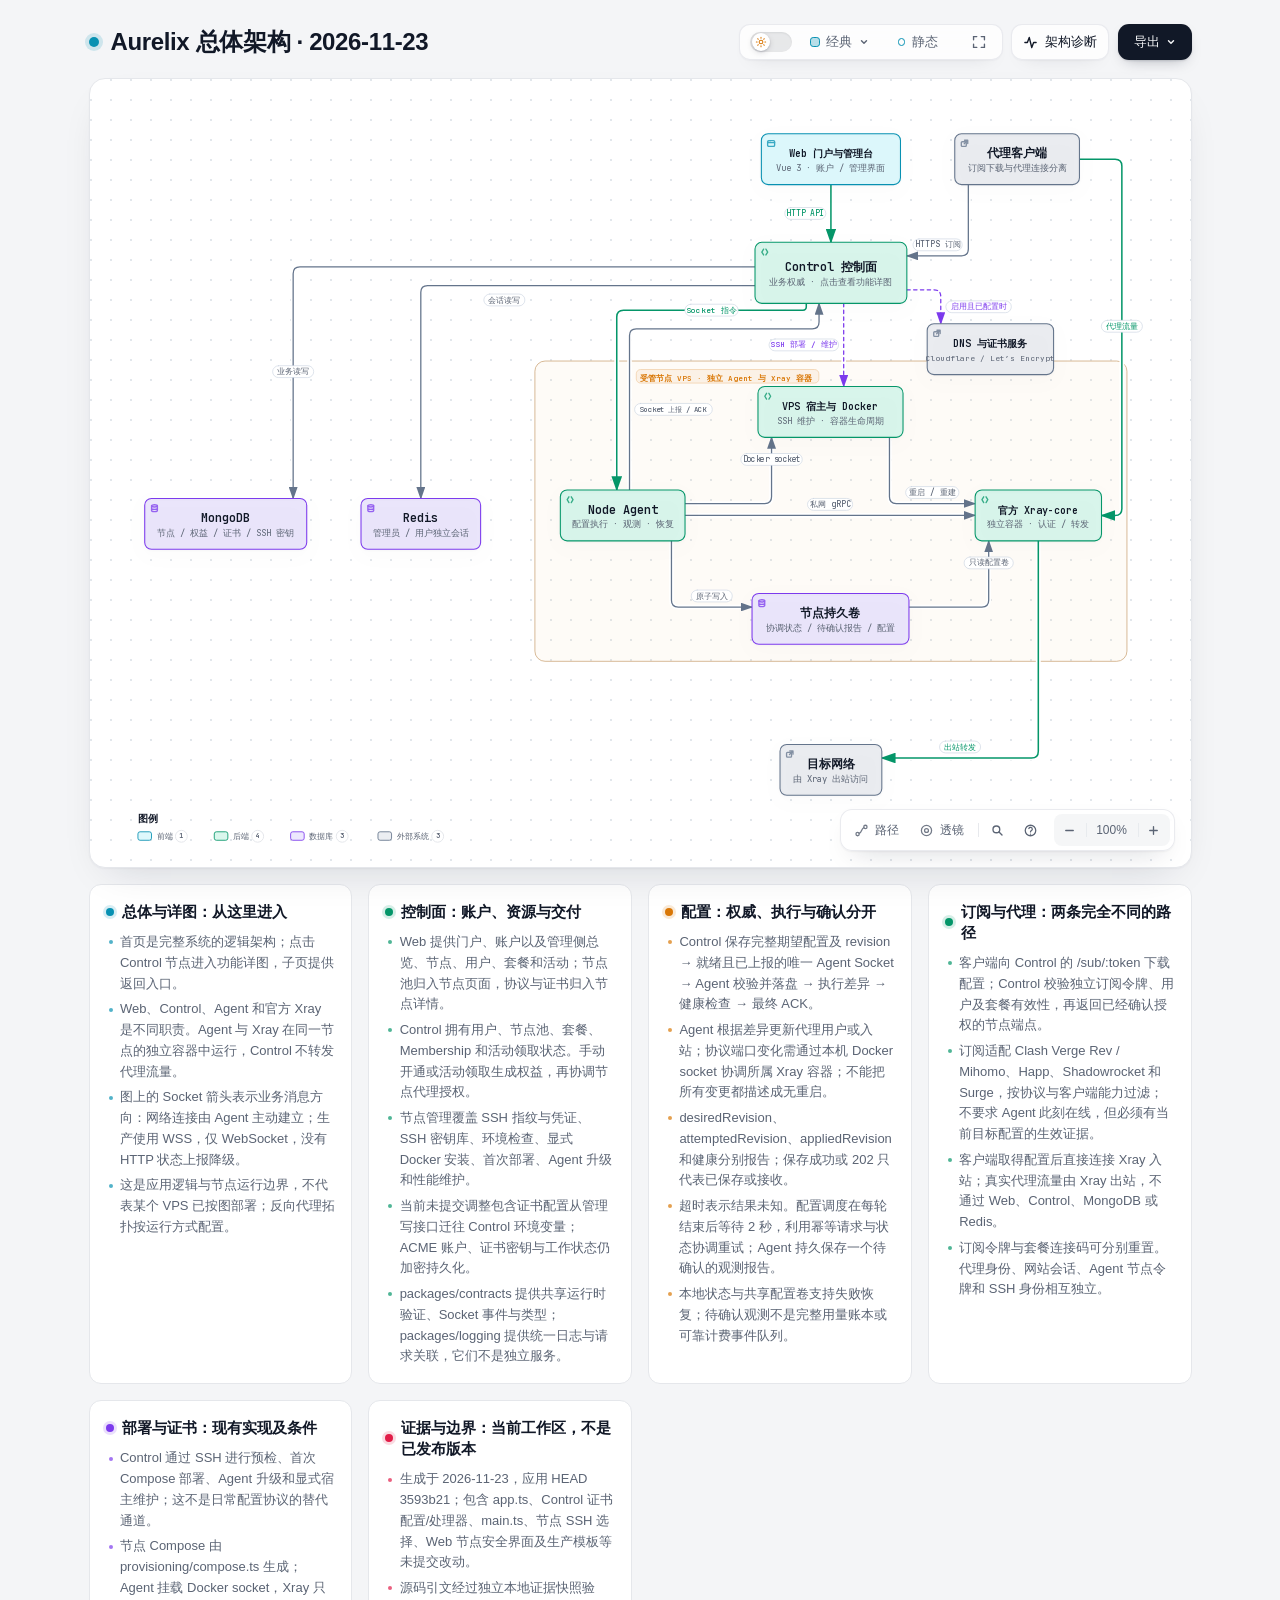
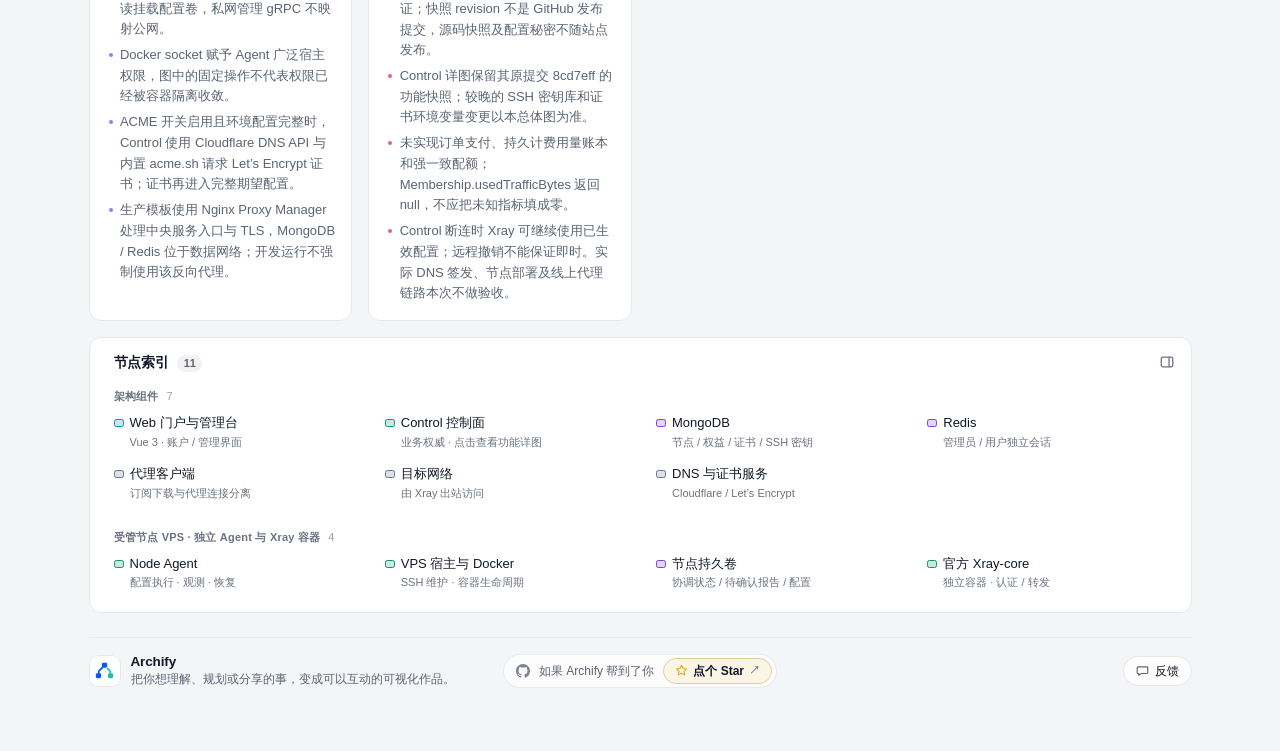
==== commit edc1ed08: "docs: restore updated system overview with Control drilldown" ====
--- a/index.html
+++ b/index.html
@@ -3,9 +3,10 @@
 <head>
   <meta charset="UTF-8">
   <meta name="viewport" content="width=device-width, initial-scale=1.0">
-  <meta name="generator" content="archify 3.2.0">
+  <meta name="color-scheme" content="dark light">
+  <meta name="generator" content="archify 3.3.0">
   <meta name="archify-reader-contract" content="declared-wide-v1">
-  <title>Control 功能全景 · 管理台与后台服务</title>
+  <title>Aurelix 总体架构 · 2026-11-23</title>
   <script>
     // Resolve the theme before first paint so light-preference users don't
     // see a dark flash. The toolbar script below re-applies with UI state.
@@ -172,6 +173,9 @@
        ========================================================== */
     :root,
     [data-theme="dark"] {
+      /* Native browser UI (scrollbars, form controls, popups) follows the
+         chosen theme instead of the OS preference. */
+      color-scheme: dark;
       --bg: #020617;
       --grid: #1e293b;
       --canvas-dot: rgba(148, 163, 184, 0.16);
@@ -188,6 +192,7 @@
 
       --arrow: #94a3b8;
       --arrow-emphasis: #34d399;
+      --edge-label: var(--arrow);
 
       /* Opaque mask color used behind semi-transparent component fills
          so the arrows drawn underneath are properly hidden. */
@@ -216,6 +221,7 @@
     }
 
     [data-theme="light"] {
+      color-scheme: light;
       --bg: #f4f5f7;
       --grid: #e9edf2;
       --canvas-dot: #e2e7ec;
@@ -231,11 +237,14 @@
 
       --arrow: #64748b;
       --arrow-emphasis: #059669;
+      --edge-label: var(--text-muted);
 
       --mask: #ffffff;
 
       --frontend-fill: rgba(34, 211, 238, 0.15);
       --frontend-stroke: #0891b2;
+      /* #1040: darker accent for small bold reader text; the diagram stroke above is untouched. */
+      --reader-accent: #077f9c;
       --backend-fill: rgba(52, 211, 153, 0.18);
       --backend-stroke: #059669;
       --database-fill: rgba(167, 139, 250, 0.2);
@@ -289,6 +298,7 @@
       --external-stroke: #a5b4c7;
       --arrow: #7890ad;
       --arrow-emphasis: #2dd4bf;
+      --edge-label: var(--arrow);
       --toolbar-bg: rgba(7, 16, 30, 0.86);
       --toolbar-border: #29415f;
       --toolbar-menu-bg: #07101e;
@@ -304,10 +314,12 @@
       --text: #102638;
       --text-muted: #587287;
       --text-dim: #8aa2b4;
-      --text-faint: #668397;
+      --text-faint: #5d778a; /* #1040: was #668397 at 3.99:1 on reader surfaces */
       --mask: #ffffff;
       --frontend-fill: rgba(6, 182, 212, 0.09);
       --frontend-stroke: #0789a1;
+      /* #1040: darker accent for small bold reader text; the diagram stroke above is untouched. */
+      --reader-accent: #067e95;
       --backend-fill: rgba(5, 150, 105, 0.09);
       --backend-stroke: #087f69;
       --database-fill: rgba(124, 58, 237, 0.09);
@@ -322,6 +334,7 @@
       --external-stroke: #607a8c;
       --arrow: #7b97aa;
       --arrow-emphasis: #0d9488;
+      --edge-label: var(--text-muted);
     }
 
     /* ==========================================================
@@ -358,6 +371,7 @@
       --external-stroke: #a7cad9;
       --arrow: #78a3b7;
       --arrow-emphasis: #64dfc1;
+      --edge-label: var(--arrow);
       --toolbar-bg: rgba(7, 28, 45, 0.92);
       --toolbar-border: #34799a;
       --toolbar-text: #d8f3ff;
@@ -375,7 +389,7 @@
       --text: #123344;
       --text-muted: #4e7486;
       --text-dim: #86a6b4;
-      --text-faint: #668c9d;
+      --text-faint: #577786; /* #1040: was #668c9d at 3.54:1 on reader surfaces */
       --mask: #f9fdff;
       --frontend-fill: rgba(8, 145, 178, 0.08);
       --frontend-stroke: #087f9c;
@@ -393,6 +407,7 @@
       --external-stroke: #506f7e;
       --arrow: #6d93a5;
       --arrow-emphasis: #087f69;
+      --edge-label: var(--text-muted);
       --toolbar-bg: rgba(247, 252, 254, 0.94);
       --toolbar-border: #8ab5c5;
       --toolbar-text: #294f61;
@@ -435,6 +450,7 @@
       --external-stroke: #b8ad99;
       --arrow: #948978;
       --arrow-emphasis: #dd6b3d;
+      --edge-label: var(--arrow);
       --toolbar-bg: rgba(35, 31, 24, 0.92);
       --toolbar-border: #625a4a;
       --toolbar-text: #eee5d5;
@@ -452,10 +468,12 @@
       --text: #242018;
       --text-muted: #6f6658;
       --text-dim: #a09788;
-      --text-faint: #817767;
+      --text-faint: #796f60; /* #1040: was #817767 at 4.15:1 on reader surfaces */
       --mask: #fbf8f1;
       --frontend-fill: rgba(31, 117, 126, 0.09);
       --frontend-stroke: #287e84;
+      /* #1040: darker accent for small bold reader text; the diagram stroke above is untouched. */
+      --reader-accent: #267a80;
       --backend-fill: rgba(42, 119, 75, 0.09);
       --backend-stroke: #397b53;
       --database-fill: rgba(105, 75, 130, 0.09);
@@ -470,6 +488,7 @@
       --external-stroke: #746b5e;
       --arrow: #8a806f;
       --arrow-emphasis: #bb4c23;
+      --edge-label: var(--text-muted);
       --toolbar-bg: rgba(251, 248, 241, 0.94);
       --toolbar-border: #c4b9a6;
       --toolbar-text: #40392f;
@@ -826,6 +845,10 @@
       pointer-events: none;
     }
     html[data-embed="true"][data-preset="editorial"] .diagram-container::after { display: none; }
+    /* A Viewer an explainer page opens keeps its tools and the preset's look; the page names the
+       diagram, so the standalone badges stay off, as the embedded plate does. */
+    html[data-hosted="explainer"][data-preset] .header-row::after,
+    html[data-hosted="explainer"][data-preset="editorial"] .diagram-container::after { display: none; }
     html[data-motion-capable="true"][data-preset="signal-flow"][data-ambient-entry="running"] .diagram-container::before {
       content: "";
       position: absolute;
@@ -1869,6 +1892,121 @@
     .semantic-passport-meta [hidden] { display: none; }
     html[data-preset="blueprint"] .semantic-passport-meta span,
     html[data-preset="blueprint"] .semantic-passport-meta code { border-radius: 0.1rem; }
+    /* 跨图下钻：Passport 列出全部子图；首项即 Ctrl/双击默认目标 */
+    .semantic-passport-drilldowns {
+      display: grid;
+      gap: 0.28rem;
+      margin-top: 0.52rem;
+      padding-top: 0.48rem;
+      border-top: 1px solid color-mix(in srgb, var(--toolbar-border) 76%, transparent);
+    }
+    .semantic-passport-drilldowns[hidden] { display: none; }
+    .semantic-passport-drilldowns-label {
+      color: var(--text-faint);
+      font-size: 0.5rem;
+      font-weight: 800;
+      letter-spacing: 0.1em;
+      text-transform: uppercase;
+    }
+    .semantic-passport-drilldowns-list {
+      display: grid;
+      gap: 0.22rem;
+    }
+    .semantic-passport-drilldown {
+      display: flex;
+      align-items: center;
+      justify-content: space-between;
+      gap: 0.5rem;
+      min-height: 2rem;
+      padding: 0.32rem 0.5rem;
+      border: 1px solid color-mix(in srgb, var(--toolbar-border) 86%, transparent);
+      border-radius: 0.35rem;
+      background: color-mix(in srgb, var(--panel) 70%, transparent);
+      color: var(--text-muted);
+      text-decoration: none;
+      font-size: 0.6875rem;
+      font-weight: 600;
+    }
+    .semantic-passport-drilldown:hover,
+    .semantic-passport-drilldown:focus-visible {
+      color: var(--backend-stroke);
+      border-color: color-mix(in srgb, var(--backend-stroke) 42%, var(--toolbar-border));
+    }
+    .semantic-passport-drilldown:focus-visible {
+      outline: 2px solid color-mix(in srgb, var(--backend-stroke) 55%, transparent);
+      outline-offset: 1px;
+    }
+    .semantic-passport-drilldown small {
+      color: var(--text-faint);
+      font-size: 0.5625rem;
+      font-weight: 700;
+      letter-spacing: 0.04em;
+      text-transform: uppercase;
+    }
+    .semantic-passport-drilldowns-hint {
+      color: var(--text-faint);
+      font-size: 0.5625rem;
+      line-height: 1.35;
+    }
+    /* 返回上一级：放在页眉显眼位置，不进 Passport */
+    .parent-back-bar {
+      display: flex;
+      align-items: center;
+      gap: 0.65rem;
+      margin: 0 0 0.85rem;
+    }
+    .parent-back-bar[hidden] { display: none !important; }
+    .parent-back-bar button {
+      display: inline-flex;
+      align-items: center;
+      gap: 0.45rem;
+      min-height: 2.35rem;
+      padding: 0.4rem 0.9rem 0.4rem 0.7rem;
+      border: 1px solid color-mix(in srgb, var(--backend-stroke) 48%, var(--toolbar-border));
+      border-radius: 0.55rem;
+      background: color-mix(in srgb, var(--backend-stroke) 14%, var(--panel));
+      color: var(--backend-stroke);
+      font-size: 0.8125rem;
+      font-weight: 700;
+      letter-spacing: 0.01em;
+      cursor: pointer;
+      box-shadow: 0 0 0 1px color-mix(in srgb, var(--backend-stroke) 12%, transparent);
+    }
+    .parent-back-bar button:hover,
+    .parent-back-bar button:focus-visible {
+      background: color-mix(in srgb, var(--backend-stroke) 22%, var(--panel));
+      border-color: color-mix(in srgb, var(--backend-stroke) 68%, var(--toolbar-border));
+      color: var(--text);
+    }
+    .parent-back-bar button:focus-visible {
+      outline: 2px solid color-mix(in srgb, var(--backend-stroke) 55%, transparent);
+      outline-offset: 2px;
+    }
+    .parent-back-bar button .parent-back-arrow {
+      font-size: 1rem;
+      line-height: 1;
+      opacity: 0.92;
+    }
+    html[data-preset="blueprint"] .parent-back-bar button { border-radius: 0.15rem; }
+    svg [data-node-id][data-node-drilldowns] { cursor: pointer; }
+    /* 单目标下钻：原生 SVG <a> 不画下划线；角标必须跟 SVG 一起导出 */
+    svg a.archify-drilldown-link {
+      text-decoration: none;
+      color: inherit;
+      cursor: pointer;
+    }
+    svg .archify-drilldown-mark-disc {
+      fill: color-mix(in srgb, var(--backend-stroke) 88%, var(--panel));
+      stroke: color-mix(in srgb, var(--backend-stroke) 55%, var(--toolbar-border));
+      stroke-width: 1;
+    }
+    svg .archify-drilldown-mark-arrow {
+      stroke: var(--panel);
+      stroke-width: 1.6;
+      stroke-linecap: round;
+      stroke-linejoin: round;
+    }
+
     .semantic-passport-evidence {
       margin-top: 0.52rem;
       padding: 0.5rem;
@@ -2026,6 +2164,139 @@
       line-height: 1.4;
     }
     .semantic-passport-reach-status[hidden] { display: none; }
+    /* Payload review: reader-only before/after field diff for a pinned message or
+       flow. Field states reuse the change palette (backend = added, security =
+       removed, cloud = modified) so Passport and canvas agree. */
+    .semantic-passport-payload {
+      display: grid;
+      gap: 0.3rem;
+      margin-top: 0.52rem;
+      padding-top: 0.48rem;
+      border-top: 1px solid color-mix(in srgb, var(--toolbar-border) 76%, transparent);
+    }
+    .semantic-passport-payload[hidden] { display: none; }
+    .semantic-passport-payload-head {
+      display: flex;
+      flex-wrap: wrap;
+      align-items: baseline;
+      gap: 0.3rem 0.45rem;
+    }
+    .semantic-passport-payload-label {
+      color: var(--text-faint);
+      font-size: 0.5rem;
+      font-weight: 800;
+      letter-spacing: 0.1em;
+      text-transform: uppercase;
+    }
+    .semantic-passport-payload-role {
+      padding: 0.05rem 0.34rem;
+      border: 1px solid color-mix(in srgb, var(--frontend-stroke) 56%, var(--toolbar-border));
+      border-radius: 999px;
+      color: var(--text-muted);
+      font-size: 0.5rem;
+      font-weight: 700;
+      letter-spacing: 0.06em;
+      text-transform: uppercase;
+    }
+    .semantic-passport-payload-type {
+      color: var(--text-faint);
+      font-size: 0.5rem;
+    }
+    .semantic-passport-payload-role[hidden],
+    .semantic-passport-payload-type[hidden],
+    .semantic-passport-payload-summary[hidden],
+    .semantic-passport-payload-status[hidden] { display: none; }
+    .semantic-passport-payload-summary {
+      margin: 0;
+      color: var(--text-muted);
+      font-size: 0.6rem;
+      line-height: 1.45;
+    }
+    .semantic-passport-payload-status {
+      color: var(--text-faint);
+      font-size: 0.525rem;
+      line-height: 1.4;
+    }
+    .semantic-passport-payload-body {
+      display: grid;
+      gap: 0.14rem;
+      max-height: min(14rem, 36vh);
+      overflow: auto;
+      overscroll-behavior: contain;
+      scrollbar-width: thin;
+    }
+    .semantic-passport-payload-body:empty { display: none; }
+    .semantic-passport-payload-body:focus-visible {
+      outline: 2px solid var(--frontend-stroke);
+      outline-offset: 2px;
+    }
+    .semantic-passport-payload-field {
+      --payload-color: var(--text-muted);
+      display: grid;
+      grid-template-columns: 0.75rem minmax(0, auto) minmax(0, 1fr);
+      align-items: baseline;
+      gap: 0.3rem;
+      padding: 0.14rem 0.3rem 0.14rem 0.2rem;
+      border-left: 2px solid color-mix(in srgb, var(--payload-color) 70%, transparent);
+      background: color-mix(in srgb, var(--payload-color) 9%, transparent);
+      color: var(--text);
+      font-size: 0.575rem;
+      line-height: 1.4;
+      overflow-wrap: anywhere;
+    }
+    .semantic-passport-payload-field[data-diff="added"] { --payload-color: var(--backend-stroke); }
+    .semantic-passport-payload-field[data-diff="removed"] { --payload-color: var(--security-stroke); }
+    .semantic-passport-payload-field[data-diff="modified"] { --payload-color: var(--cloud-stroke); }
+    .semantic-passport-payload-field[data-diff="unchanged"] {
+      border-left-color: color-mix(in srgb, var(--toolbar-border) 80%, transparent);
+      background: transparent;
+      color: var(--text-muted);
+    }
+    .semantic-passport-payload-sign {
+      color: var(--payload-color);
+      font-weight: 800;
+      text-align: center;
+    }
+    .semantic-passport-payload-path {
+      color: var(--text-muted);
+      font-size: 0.55rem;
+    }
+    .semantic-passport-payload-value {
+      color: var(--text);
+    }
+    .semantic-passport-payload-field[data-diff="removed"] .semantic-passport-payload-value {
+      text-decoration: line-through;
+      text-decoration-color: color-mix(in srgb, var(--security-stroke) 70%, transparent);
+    }
+    .semantic-passport-payload-value del {
+      color: color-mix(in srgb, var(--security-stroke) 80%, var(--text));
+      text-decoration-color: color-mix(in srgb, var(--security-stroke) 70%, transparent);
+    }
+    .semantic-passport-payload-value ins {
+      color: color-mix(in srgb, var(--backend-stroke) 80%, var(--text));
+      text-decoration: none;
+    }
+    .semantic-passport-payload-unchanged {
+      margin-top: 0.1rem;
+    }
+    .semantic-passport-payload-unchanged > summary {
+      cursor: pointer;
+      color: var(--text-faint);
+      font-size: 0.525rem;
+      list-style: none;
+    }
+    .semantic-passport-payload-unchanged > summary::before {
+      content: '\25B8';
+      display: inline-block;
+      width: 0.75rem;
+      color: var(--text-faint);
+    }
+    .semantic-passport-payload-unchanged[open] > summary::before { content: '\25BE'; }
+    .semantic-passport-payload-unchanged > summary:focus-visible {
+      outline: 2px solid var(--frontend-stroke);
+      outline-offset: 1px;
+    }
+    .semantic-passport-payload-unchanged > .semantic-passport-payload-field { margin-top: 0.14rem; }
     .relationship-lens-list {
       max-height: min(18rem, 46vh);
       overflow: auto;
@@ -2529,6 +2800,18 @@
       color: var(--text-faint);
       font-size: 0.5625rem;
     }
+    /* #1040: small bold reader text in the semantic accent color (Passport
+       direction chip, Finder result count) falls below the 4.5:1 normal-text
+       floor in some light themes. Resolve a darker --reader-accent where the
+       preset defines one; the diagram's --frontend-stroke itself is untouched,
+       as are dark themes and presets that already pass. Zero counts stay faint
+       on purpose, so they are excluded from the darker rule. Route-target
+       finders keep their --security-stroke status color, so they are excluded
+       too. */
+    html[data-theme="light"] .semantic-passport-meta [data-passport="kind"],
+    html[data-theme="light"] .node-finder:not([data-context="route-target"]) .node-finder-result em:not([data-zero]) {
+      color: var(--reader-accent, var(--frontend-stroke));
+    }
 
     .cards {
       display: grid;
@@ -2746,15 +3029,14 @@
     html[data-reader-rail="bottom"] .node-outline-group + .node-outline-group { margin-top: 0; }
     html[data-reader-rail="bottom"] .node-outline-group:has(> .node-outline-heading) { padding-bottom: 0.25rem; }
     html[data-reader-rail="bottom"] .node-outline-group > ul {
-      display: flex;
-      flex-wrap: wrap;
-      gap: 0.25rem 0.5rem;
+      display: grid;
+      grid-template-columns: repeat(auto-fill, minmax(min(100%, 14rem), 1fr));
+      align-items: start;
+      gap: 0.25rem 0.75rem;
     }
     html[data-reader-rail="bottom"] .node-outline-group > ul::before { display: none; }
     html[data-reader-rail="bottom"] .node-outline-group li {
-      flex: 0 1 auto;
-      min-width: min(100%, 12rem);
-      max-width: min(100%, 32rem);
+      min-width: 0;
     }
     html[data-reader-rail="bottom"] .node-outline-heading {
       justify-content: flex-start;
@@ -2977,14 +3259,18 @@
     .node-outline-item[data-previewing] small,
     .node-outline-item[aria-current="true"] small { color: var(--text-muted); }
 
-    /* The desktop bottom rail is an index: compact rows keep related nodes
-       together while allowing full names and descriptions to wrap naturally. */
+    /* The desktop bottom rail is an index: uniform columns align across rows and
+       groups while allowing full names and descriptions to wrap naturally. */
     html[data-reader-rail="bottom"] .node-outline-item {
       grid-template-columns: 0.625rem minmax(0, 1fr) 0.75rem;
-      align-items: first baseline;
+      align-items: start;
+      row-gap: 0.125rem;
       column-gap: 0.375rem;
       min-height: 0;
       padding-block: 0.375rem;
+    }
+    html[data-reader-rail="bottom"] .node-outline-item .node-outline-dot {
+      margin-top: 0.3125rem;
     }
     html[data-reader-rail="bottom"] .node-outline-item strong,
     html[data-reader-rail="bottom"] .node-outline-item small {
@@ -2996,10 +3282,12 @@
     html[data-reader-rail="bottom"] .node-outline-item strong {
       grid-column: 2;
       grid-row: 1;
+      line-height: 1.4;
     }
     html[data-reader-rail="bottom"] .node-outline-item small {
       grid-column: 2;
       grid-row: 2;
+      line-height: 1.35;
       text-align: left;
     }
     html[data-reader-rail="bottom"] .node-outline-item::after {
@@ -3091,6 +3379,7 @@
         --lane-stroke: #cbd5e1;
         --arrow: #94a3b8;
         --arrow-emphasis: #059669;
+        --edge-label: var(--text-muted);
         --frontend-fill:    rgba(34, 211, 238, 0.15);
         --frontend-stroke:  #0891b2;
         --backend-fill:     rgba(52, 211, 153, 0.18);
@@ -3231,6 +3520,498 @@
     .toolbar { gap: 0.5rem; }
     .toolbar #btn-export { margin-left: 0; }
     .toolbar #btn-export::before { inset: 0.25rem 0; border-radius: 0.6875rem; }
+
+    /* Colophon footer: Archify mark on the left, centered GitHub Star pill-in-pill
+       with hover card, and Feedback popover on the right. Excluded from exports,
+       print, embed and Presentation Stage. */
+    .page-feedback {
+      display: grid;
+      grid-template-columns: 1fr auto 1fr;
+      align-items: center;
+      gap: 0.75rem 1.25rem;
+      width: 100%;
+      max-width: var(--archify-reader-width, 1440px);
+      margin: 1.5rem auto 0;
+      padding: 1rem 0 0;
+      border-top: 1px solid color-mix(in srgb, var(--panel-border) 75%, transparent);
+      color: var(--text-muted);
+      font-size: 0.8125rem;
+      line-height: 1.4;
+    }
+    .page-feedback-brand {
+      justify-self: start;
+      display: inline-flex;
+      align-items: center;
+      gap: 0.625rem;
+      min-width: 0;
+      color: var(--text);
+      text-decoration: none;
+    }
+    .page-feedback-brand:hover .page-feedback-name { color: var(--frontend-stroke); }
+    .page-feedback-mark {
+      display: inline-block;
+      width: 2rem;
+      height: 2rem;
+      border-radius: 0.5625rem;
+      box-shadow: inset 0 0 0 1px var(--panel-border);
+      background: var(--panel) url("data:image/svg+xml,%3Csvg xmlns='http://www.w3.org/2000/svg' viewBox='0 0 400 360' fill='none'%3E%3Cpath d='M151 94 81 164C67 178 60 191 60 212V248H97V212C97 204 100 199 106 193L179 120Z' fill='%230856F5'/%3E%3Cpath d='M238 135C252 132 261 126 270 116L321 167C334 180 339 194 339 213V248H303V213C303 204 300 199 294 193Z' fill='%231DBBB7'/%3E%3Crect x='146' y='16' width='110' height='104' rx='30' fill='%230856F5'/%3E%3Crect x='18' y='238' width='110' height='104' rx='28' fill='%230856F5'/%3E%3Crect x='274' y='238' width='108' height='104' rx='28' fill='%231DBBB7'/%3E%3C/svg%3E") center / 1.1875rem 1.07rem no-repeat;
+      flex-shrink: 0;
+    }
+    .page-feedback-words {
+      display: grid;
+      gap: 0.25rem;
+      min-width: 0;
+    }
+    .page-feedback-name {
+      font-size: 0.84375rem;
+      font-weight: 650;
+      line-height: 1;
+      letter-spacing: -0.01em;
+      color: var(--text);
+      transition: color 0.15s ease;
+    }
+    .page-feedback-tagline {
+      font-size: 0.71875rem;
+      line-height: 1.3;
+      color: var(--text-muted);
+    }
+    .page-feedback-menu {
+      justify-self: end;
+      position: relative;
+    }
+    .page-feedback-btn {
+      display: inline-flex;
+      align-items: center;
+      gap: 0.375rem;
+      height: 1.875rem;
+      padding: 0 0.75rem;
+      border: 1px solid var(--panel-border);
+      border-radius: 999px;
+      background: color-mix(in srgb, var(--panel) 85%, transparent);
+      color: var(--text);
+      font-size: 0.75rem;
+      font-weight: 500;
+      line-height: 1;
+      text-decoration: none;
+      cursor: pointer;
+      user-select: none;
+      list-style: none;
+      transition: border-color 0.15s ease, background-color 0.15s ease, color 0.15s ease;
+    }
+    .page-feedback-btn::-webkit-details-marker { display: none; }
+    .page-feedback-btn:hover,
+    .page-feedback-menu[open] > .page-feedback-btn {
+      border-color: color-mix(in srgb, var(--text) 28%, var(--panel-border));
+      background: var(--panel);
+    }
+    .page-feedback-icon,
+    .page-feedback-item-icon {
+      display: inline-block;
+      flex-shrink: 0;
+      background: currentColor;
+      -webkit-mask: var(--fb-glyph) center / contain no-repeat;
+      mask: var(--fb-glyph) center / contain no-repeat;
+    }
+    .page-feedback-icon { width: 0.8125rem; height: 0.8125rem; color: var(--text-muted); }
+    .page-feedback-btn:hover .page-feedback-icon,
+    .page-feedback-menu[open] > .page-feedback-btn .page-feedback-icon { color: var(--text); }
+    .page-feedback-icon[data-icon="chat"] { --fb-glyph: url("data:image/svg+xml,%3Csvg xmlns='http://www.w3.org/2000/svg' viewBox='0 0 16 16' fill='none' stroke='black' stroke-width='1.4' stroke-linecap='round' stroke-linejoin='round'%3E%3Cpath d='M2.5 3.5h11a1 1 0 0 1 1 1v6.2a1 1 0 0 1-1 1H6.6L3.5 14v-2.3h-1a1 1 0 0 1-1-1V4.5a1 1 0 0 1 1-1Z'/%3E%3C/svg%3E"); }
+    .page-feedback-item-icon { width: 0.9375rem; height: 0.9375rem; color: var(--text-muted); margin-top: 0.0625rem; }
+    .page-feedback-item-icon[data-icon="issue"] { --fb-glyph: url("data:image/svg+xml,%3Csvg xmlns='http://www.w3.org/2000/svg' viewBox='0 0 16 16' fill='none' stroke='black' stroke-width='1.4' stroke-linecap='round' stroke-linejoin='round'%3E%3Ccircle cx='8' cy='8' r='6'/%3E%3Ccircle cx='8' cy='8' r='1.2' fill='black' stroke='none'/%3E%3C/svg%3E"); }
+    .page-feedback-item-icon[data-icon="mail"] { --fb-glyph: url("data:image/svg+xml,%3Csvg xmlns='http://www.w3.org/2000/svg' viewBox='0 0 16 16' fill='none' stroke='black' stroke-width='1.4' stroke-linecap='round' stroke-linejoin='round'%3E%3Crect x='2' y='3.2' width='12' height='9.6' rx='1.6'/%3E%3Cpath d='m2.6 4.2 5.4 4.1 5.4-4.1'/%3E%3C/svg%3E"); }
+    .page-feedback-item-icon[data-icon="copy"] { --fb-glyph: url("data:image/svg+xml,%3Csvg xmlns='http://www.w3.org/2000/svg' viewBox='0 0 16 16' fill='none' stroke='black' stroke-width='1.4' stroke-linecap='round' stroke-linejoin='round'%3E%3Crect x='5.5' y='5.5' width='8' height='8' rx='1.5'/%3E%3Cpath d='M10.5 5.5V3.8A1.3 1.3 0 0 0 9.2 2.5H3.8A1.3 1.3 0 0 0 2.5 3.8v5.4a1.3 1.3 0 0 0 1.3 1.3h1.7'/%3E%3C/svg%3E"); }
+    .page-feedback-menu:not([open]) > .page-feedback-popover { display: none; }
+    .page-feedback-popover {
+      position: absolute;
+      bottom: calc(100% + 0.5rem);
+      inset-inline-end: 0;
+      z-index: 40;
+      width: 15rem;
+      padding: 0.375rem;
+      border: 1px solid var(--panel-border);
+      border-radius: 0.875rem;
+      background: var(--toolbar-menu-bg, var(--panel));
+      box-shadow: 0 14px 34px rgba(0, 0, 0, 0.28), 0 2px 8px rgba(0, 0, 0, 0.12);
+      backdrop-filter: blur(12px);
+    }
+    html[data-theme="light"] .page-feedback-popover {
+      box-shadow: 0 12px 28px rgba(15, 23, 42, 0.12), 0 2px 6px rgba(15, 23, 42, 0.05);
+    }
+    .page-feedback-item {
+      display: flex;
+      align-items: flex-start;
+      gap: 0.625rem;
+      width: 100%;
+      padding: 0.5rem 0.625rem;
+      border: 0;
+      border-radius: 0.5625rem;
+      background: transparent;
+      color: var(--text);
+      font: inherit;
+      text-align: start;
+      text-decoration: none;
+      cursor: pointer;
+      transition: background-color 0.12s ease;
+    }
+    .page-feedback-item:hover,
+    .page-feedback-item:focus-visible {
+      background: color-mix(in srgb, var(--text) 7%, transparent);
+    }
+    .page-feedback-item-copy {
+      display: flex;
+      flex-direction: column;
+      gap: 0.125rem;
+      min-width: 0;
+    }
+    .page-feedback-item-copy strong {
+      font-size: 0.78125rem;
+      font-weight: 550;
+      line-height: 1.3;
+      color: var(--text);
+    }
+    .page-feedback-item-copy span {
+      font-size: 0.71875rem;
+      line-height: 1.3;
+      color: var(--text-muted);
+      overflow-wrap: anywhere;
+    }
+    .page-feedback-copy.is-copied .page-feedback-item-copy strong,
+    .page-feedback-copy.is-copied .page-feedback-item-icon {
+      color: var(--backend-stroke, #16a34a);
+    }
+    .page-feedback-divider {
+      height: 1px;
+      margin: 0.25rem 0.5rem;
+      background: color-mix(in srgb, var(--panel-border) 80%, transparent);
+    }
+    .page-feedback-star-wrap {
+      justify-self: center;
+      position: relative;
+      display: inline-flex;
+    }
+    .page-feedback-star {
+      display: inline-flex;
+      align-items: center;
+      gap: 0.5625rem;
+      padding: 0.1875rem 0.25rem 0.1875rem 0.75rem;
+      border: 1px solid color-mix(in srgb, var(--panel-border) 88%, transparent);
+      border-radius: 999px;
+      background: color-mix(in srgb, var(--panel) 70%, transparent);
+      color: var(--text-muted);
+      font-size: 0.75rem;
+      line-height: 1;
+      text-decoration: none;
+      white-space: nowrap;
+      cursor: pointer;
+      transition: border-color 0.15s ease, background-color 0.15s ease, color 0.15s ease;
+    }
+    .page-feedback-star:hover {
+      border-color: color-mix(in srgb, #e2a421 55%, var(--panel-border));
+      background: var(--panel);
+      color: var(--text);
+    }
+    .page-feedback-gh {
+      display: inline-block;
+      width: 0.875rem;
+      height: 0.875rem;
+      flex-shrink: 0;
+      background: currentColor;
+      opacity: 0.78;
+      -webkit-mask: url("data:image/svg+xml,%3Csvg xmlns='http://www.w3.org/2000/svg' viewBox='0 0 16 16'%3E%3Cpath fill='black' d='M8 0C3.58 0 0 3.58 0 8c0 3.54 2.29 6.53 5.47 7.59.4.07.55-.17.55-.38 0-.19-.01-.82-.01-1.49-2.01.37-2.53-.49-2.69-.94-.09-.23-.48-.94-.82-1.13-.28-.15-.68-.52-.01-.53.63-.01 1.08.58 1.23.82.72 1.21 1.87.87 2.33.66.07-.52.28-.87.51-1.07-1.78-.2-3.64-.89-3.64-3.95 0-.87.31-1.59.82-2.15-.08-.2-.36-1.02.08-2.12 0 0 .67-.21 2.2.82.64-.18 1.32-.27 2-.27s1.36.09 2 .27c1.53-1.04 2.2-.82 2.2-.82.44 1.1.16 1.92.08 2.12.51.56.82 1.27.82 2.15 0 3.07-1.87 3.75-3.65 3.95.29.25.54.73.54 1.48 0 1.07-.01 1.93-.01 2.2 0 .21.15.46.55.38A8.01 8.01 0 0 0 16 8c0-4.42-3.58-8-8-8Z'/%3E%3C/svg%3E") center / contain no-repeat;
+      mask: url("data:image/svg+xml,%3Csvg xmlns='http://www.w3.org/2000/svg' viewBox='0 0 16 16'%3E%3Cpath fill='black' d='M8 0C3.58 0 0 3.58 0 8c0 3.54 2.29 6.53 5.47 7.59.4.07.55-.17.55-.38 0-.19-.01-.82-.01-1.49-2.01.37-2.53-.49-2.69-.94-.09-.23-.48-.94-.82-1.13-.28-.15-.68-.52-.01-.53.63-.01 1.08.58 1.23.82.72 1.21 1.87.87 2.33.66.07-.52.28-.87.51-1.07-1.78-.2-3.64-.89-3.64-3.95 0-.87.31-1.59.82-2.15-.08-.2-.36-1.02.08-2.12 0 0 .67-.21 2.2.82.64-.18 1.32-.27 2-.27s1.36.09 2 .27c1.53-1.04 2.2-.82 2.2-.82.44 1.1.16 1.92.08 2.12.51.56.82 1.27.82 2.15 0 3.07-1.87 3.75-3.65 3.95.29.25.54.73.54 1.48 0 1.07-.01 1.93-.01 2.2 0 .21.15.46.55.38A8.01 8.01 0 0 0 16 8c0-4.42-3.58-8-8-8Z'/%3E%3C/svg%3E") center / contain no-repeat;
+    }
+    .page-feedback-star:hover .page-feedback-gh { opacity: 1; }
+    .page-feedback-star-pill {
+      display: inline-flex;
+      align-items: center;
+      gap: 0.3125rem;
+      height: 1.625rem;
+      padding: 0 0.6875rem;
+      border: 1px solid color-mix(in srgb, #e2a421 38%, var(--panel-border));
+      border-radius: 999px;
+      background: color-mix(in srgb, #e2a421 12%, var(--panel));
+      color: var(--text);
+      font-size: 0.75rem;
+      font-weight: 600;
+      transition: border-color 0.15s ease, background-color 0.15s ease;
+    }
+    .page-feedback-star:hover .page-feedback-star-pill {
+      border-color: color-mix(in srgb, #e2a421 68%, var(--panel-border));
+      background: color-mix(in srgb, #e2a421 20%, var(--panel));
+    }
+    .page-feedback-star-arrow { opacity: 0.55; font-size: 0.6875rem; }
+    .page-feedback-star-tip {
+      position: absolute;
+      bottom: calc(100% + 0.5rem);
+      left: 50%;
+      z-index: 40;
+      display: flex;
+      flex-direction: column;
+      gap: 0.25rem;
+      width: 16rem;
+      max-width: calc(100vw - 2rem);
+      padding: 0.625rem 0.75rem;
+      border: 1px solid var(--panel-border);
+      border-radius: 0.875rem;
+      background: var(--toolbar-menu-bg, var(--panel));
+      box-shadow: 0 14px 34px rgba(0, 0, 0, 0.28), 0 2px 8px rgba(0, 0, 0, 0.12);
+      backdrop-filter: blur(12px);
+      text-align: start;
+      pointer-events: none;
+      opacity: 0;
+      visibility: hidden;
+      transform: translate(-50%, 4px);
+      transition: opacity 0.16s ease, transform 0.16s ease, visibility 0.16s;
+    }
+    html[data-theme="light"] .page-feedback-star-tip {
+      box-shadow: 0 12px 28px rgba(15, 23, 42, 0.12), 0 2px 6px rgba(15, 23, 42, 0.05);
+    }
+    .page-feedback-star-tip strong {
+      font-size: 0.78125rem;
+      font-weight: 600;
+      line-height: 1.3;
+      color: var(--text);
+    }
+    .page-feedback-star-tip span {
+      font-size: 0.71875rem;
+      line-height: 1.45;
+      color: var(--text-muted);
+    }
+    .page-feedback-star-wrap:is(:hover, :focus-within) .page-feedback-star-tip {
+      opacity: 1;
+      visibility: visible;
+      transform: translate(-50%, 0);
+    }
+    @media (prefers-reduced-motion: reduce) {
+      .page-feedback-star-tip { transform: translateX(-50%); transition: opacity 0.12s ease, visibility 0.12s; }
+    }
+    .page-feedback-star .diagram-guide-star { width: 0.8125rem; height: 0.8125rem; color: #e2a421; }
+    .page-feedback-star:hover .diagram-guide-star {
+      -webkit-mask-image: url("data:image/svg+xml,%3Csvg xmlns='http://www.w3.org/2000/svg' viewBox='0 0 16 16'%3E%3Cpath d='M8 1.6l1.9 3.9 4.3.6-3.1 3 .7 4.3L8 11.4l-3.8 2 .7-4.3-3.1-3 4.3-.6z' stroke='black' stroke-width='1.3' stroke-linejoin='round'/%3E%3C/svg%3E");
+      mask-image: url("data:image/svg+xml,%3Csvg xmlns='http://www.w3.org/2000/svg' viewBox='0 0 16 16'%3E%3Cpath d='M8 1.6l1.9 3.9 4.3.6-3.1 3 .7 4.3L8 11.4l-3.8 2 .7-4.3-3.1-3 4.3-.6z' stroke='black' stroke-width='1.3' stroke-linejoin='round'/%3E%3C/svg%3E");
+    }
+    .page-feedback :is(a, summary, button):focus-visible { outline: 2px solid var(--frontend-stroke); outline-offset: 2px; }
+    html[data-embed="true"] .page-feedback,
+    html[data-present="true"] .page-feedback { display: none; }
+    @media (max-width: 960px) {
+      .page-feedback { display: flex; flex-wrap: wrap; justify-content: space-between; }
+    }
+    @media (max-width: 560px) {
+      .page-feedback-popover { inset-inline-end: auto; inset-inline-start: 0; }
+      .page-feedback-star-tip { left: 0; transform: translateY(4px); }
+      .page-feedback-star-wrap:is(:hover, :focus-within) .page-feedback-star-tip { transform: translateY(0); }
+    }
+    @media (forced-colors: active) {
+      .page-feedback-star .diagram-guide-star { forced-color-adjust: none; background: LinkText; }
+      .page-feedback-gh, .page-feedback-icon, .page-feedback-item-icon { forced-color-adjust: none; background: ButtonText; }
+    }
+
+    #code-analysis-dialog {
+      --analysis-accent: var(--frontend-stroke);
+      box-sizing: border-box;
+      width: min(35rem, calc(100% - 2rem));
+      max-width: none;
+      max-height: calc(100% - 2rem);
+      margin: auto;
+      overflow: auto;
+      padding: clamp(1.125rem, 4vw, 1.625rem);
+      border: 1px solid color-mix(in srgb, var(--panel-border) 80%, var(--analysis-accent));
+      border-radius: 1.125rem;
+      background: var(--panel);
+      background-image:
+        radial-gradient(120% 70% at 0% 0%, color-mix(in srgb, var(--analysis-accent) 11%, transparent), transparent 62%),
+        linear-gradient(var(--toolbar-menu-bg), var(--toolbar-menu-bg));
+      color: var(--text);
+      box-shadow: 0 1.5rem 4rem -1rem rgba(2, 6, 23, 0.45), 0 0 0 1px color-mix(in srgb, var(--text) 4%, transparent) inset;
+      font-size: 0.875rem;
+      line-height: 1.55;
+      overflow-wrap: anywhere;
+    }
+    #code-analysis-dialog[open] { animation: analysis-info-in 180ms cubic-bezier(.2, .8, .2, 1); }
+    #code-analysis-dialog::backdrop { background: rgba(2, 6, 23, 0.5); backdrop-filter: blur(3px); }
+    @keyframes analysis-info-in { from { opacity: 0; transform: translateY(6px) scale(.985); } }
+    @media (prefers-reduced-motion: reduce) { #code-analysis-dialog[open] { animation: none; } }
+    .analysis-info-header {
+      display: flex;
+      align-items: center;
+      gap: 0.875rem;
+    }
+    .analysis-info-mark {
+      flex: 0 0 auto;
+      display: grid;
+      place-items: center;
+      width: 3rem;
+      height: 3rem;
+      border-radius: 0.875rem;
+      color: var(--analysis-accent);
+      background:
+        linear-gradient(135deg, color-mix(in srgb, var(--analysis-accent) 18%, transparent), color-mix(in srgb, var(--backend-stroke) 12%, transparent));
+      box-shadow: 0 0 0 1px color-mix(in srgb, var(--analysis-accent) 28%, transparent) inset;
+    }
+    .analysis-info-mark::before {
+      content: "";
+      width: 2.25rem;
+      height: 2.25rem;
+      background: currentColor;
+      -webkit-mask: url("data:image/svg+xml,%3Csvg xmlns='http://www.w3.org/2000/svg' viewBox='0 0 48 48' fill='none' stroke='black' stroke-width='1.8' stroke-linecap='round' stroke-linejoin='round'%3E%3Ccircle cx='24' cy='24' r='17' stroke-width='1.25' opacity='.4'/%3E%3Ccircle cx='24' cy='24' r='9.5' stroke-width='1.25' opacity='.6'/%3E%3Cpath d='M24 24V7M24 24l14.7 8.5M24 24 9.3 32.5M24 24l8.2-6.6M24 24l-8.2-6.6M24 24v9.5' stroke-width='1.5'/%3E%3Cg fill='black' stroke='none'%3E%3Ccircle cx='24' cy='7' r='2.6'/%3E%3Ccircle cx='38.7' cy='32.5' r='2.6'/%3E%3Ccircle cx='9.3' cy='32.5' r='2.6'/%3E%3Ccircle cx='32.2' cy='17.4' r='1.8'/%3E%3Ccircle cx='15.8' cy='17.4' r='1.8'/%3E%3Ccircle cx='24' cy='33.5' r='1.8'/%3E%3Ccircle cx='24' cy='24' r='3.4'/%3E%3C/g%3E%3C/svg%3E") center / contain no-repeat;
+      mask: url("data:image/svg+xml,%3Csvg xmlns='http://www.w3.org/2000/svg' viewBox='0 0 48 48' fill='none' stroke='black' stroke-width='1.8' stroke-linecap='round' stroke-linejoin='round'%3E%3Ccircle cx='24' cy='24' r='17' stroke-width='1.25' opacity='.4'/%3E%3Ccircle cx='24' cy='24' r='9.5' stroke-width='1.25' opacity='.6'/%3E%3Cpath d='M24 24V7M24 24l14.7 8.5M24 24 9.3 32.5M24 24l8.2-6.6M24 24l-8.2-6.6M24 24v9.5' stroke-width='1.5'/%3E%3Cg fill='black' stroke='none'%3E%3Ccircle cx='24' cy='7' r='2.6'/%3E%3Ccircle cx='38.7' cy='32.5' r='2.6'/%3E%3Ccircle cx='9.3' cy='32.5' r='2.6'/%3E%3Ccircle cx='32.2' cy='17.4' r='1.8'/%3E%3Ccircle cx='15.8' cy='17.4' r='1.8'/%3E%3Ccircle cx='24' cy='33.5' r='1.8'/%3E%3Ccircle cx='24' cy='24' r='3.4'/%3E%3C/g%3E%3C/svg%3E") center / contain no-repeat;
+    }
+    .analysis-info-heading { min-width: 0; }
+    .analysis-info-header h2 {
+      margin: 0 0 0.3rem;
+      font-size: 1.1875rem;
+      font-weight: 650;
+      letter-spacing: -0.01em;
+      line-height: 1.25;
+    }
+    .analysis-info-badge {
+      display: inline-flex;
+      align-items: center;
+      gap: 0.375rem;
+      margin: 0;
+      padding: 0.125rem 0.5rem;
+      border-radius: 0.625rem;
+      color: var(--text-muted);
+      background: color-mix(in srgb, var(--text) 6%, transparent);
+      font-size: 0.75rem;
+      line-height: 1.4;
+    }
+    .analysis-info-badge::before {
+      content: "";
+      width: 0.375rem;
+      height: 0.375rem;
+      border-radius: 50%;
+      background: var(--backend-stroke);
+      box-shadow: 0 0 0 3px color-mix(in srgb, var(--backend-stroke) 22%, transparent);
+    }
+    .analysis-info-header form { margin-inline-start: auto; align-self: flex-start; }
+    .analysis-info-features {
+      display: grid;
+      grid-template-columns: repeat(2, minmax(0, 1fr));
+      gap: 0.625rem;
+      margin: 1.25rem 0;
+      padding: 0;
+      list-style: none;
+    }
+    .analysis-info-features li {
+      display: flex;
+      flex-direction: column;
+      gap: 0.5rem;
+      padding: 0.8125rem 0.875rem 0.875rem;
+      border: 1px solid color-mix(in srgb, var(--panel-border) 85%, transparent);
+      border-radius: 0.75rem;
+      background: color-mix(in srgb, var(--text) 3%, transparent);
+      color: var(--text);
+      font-size: 0.8125rem;
+      line-height: 1.5;
+    }
+    .analysis-info-copy { display: flex; flex-direction: column; gap: 0.125rem; min-width: 0; }
+    .analysis-info-copy strong { font-size: 0.875rem; font-weight: 650; color: var(--text); }
+    .analysis-info-copy > span { color: var(--text-muted); }
+    .analysis-info-features li[data-feature="star"] { --feature: var(--frontend-stroke); --feature-icon: url("data:image/svg+xml,%3Csvg xmlns='http://www.w3.org/2000/svg' viewBox='0 0 24 24' fill='none' stroke='black' stroke-width='1.8' stroke-linecap='round' stroke-linejoin='round'%3E%3Ccircle cx='12' cy='12' r='8.5' opacity='.45'/%3E%3Cpath d='M12 12V3.5M12 12l7.4 4.2M12 12l-7.4 4.2'/%3E%3Ccircle cx='12' cy='12' r='2' fill='black'/%3E%3C/svg%3E"); }
+    .analysis-info-features li[data-feature="model"] { --feature: var(--database-stroke); --feature-icon: url("data:image/svg+xml,%3Csvg xmlns='http://www.w3.org/2000/svg' viewBox='0 0 24 24' fill='none' stroke='black' stroke-width='1.8' stroke-linecap='round' stroke-linejoin='round'%3E%3Cpath d='M12 3 20 7.5v9L12 21l-8-4.5v-9z'/%3E%3Cpath d='M4 7.5 12 12l8-4.5M12 12v9'/%3E%3C/svg%3E"); }
+    .analysis-info-features li[data-feature="counts"] { --feature: var(--messagebus-stroke); --feature-icon: url("data:image/svg+xml,%3Csvg xmlns='http://www.w3.org/2000/svg' viewBox='0 0 24 24' fill='none' stroke='black' stroke-width='1.8' stroke-linecap='round' stroke-linejoin='round'%3E%3Crect x='3' y='6' width='12' height='12' rx='2.5'/%3E%3Ccircle cx='17.5' cy='6.5' r='3.5' fill='black'/%3E%3C/svg%3E"); }
+    .analysis-info-features li[data-feature="fix"] { --feature: var(--backend-stroke); --feature-icon: url("data:image/svg+xml,%3Csvg xmlns='http://www.w3.org/2000/svg' viewBox='0 0 24 24' fill='none' stroke='black' stroke-width='1.8' stroke-linecap='round' stroke-linejoin='round'%3E%3Cpath d='m8 8-4 4 4 4M16 8l4 4-4 4'/%3E%3Cpath d='M13.5 5 10.5 19' opacity='.6'/%3E%3C/svg%3E"); }
+    .analysis-info-icon {
+      display: grid;
+      place-items: center;
+      width: 1.875rem;
+      height: 1.875rem;
+      border-radius: 0.5625rem;
+      background: color-mix(in srgb, var(--feature) 16%, transparent);
+    }
+    .analysis-info-icon::before {
+      content: "";
+      width: 1.125rem;
+      height: 1.125rem;
+      background: var(--feature);
+      -webkit-mask: var(--feature-icon) center / contain no-repeat;
+      mask: var(--feature-icon) center / contain no-repeat;
+    }
+    .analysis-info-start {
+      padding-top: 1.125rem;
+      border-top: 1px solid color-mix(in srgb, var(--panel-border) 85%, transparent);
+    }
+    .analysis-info-start p { margin: 0; }
+    .analysis-info-ask {
+      margin-bottom: 0.5rem !important;
+      color: var(--text-muted);
+      font-size: 0.8125rem;
+    }
+    .analysis-info-bubble {
+      display: flex;
+      flex-wrap: wrap;
+      align-items: center;
+      gap: 0.75rem;
+      padding: 0.75rem 0.75rem 0.75rem 1rem;
+      border: 1px solid color-mix(in srgb, var(--analysis-accent) 32%, var(--panel-border));
+      border-radius: 0.875rem 0.875rem 0.875rem 0.25rem;
+      background: color-mix(in srgb, var(--analysis-accent) 8%, transparent);
+    }
+    .analysis-info-prompt { flex: 1 1 14rem; min-width: 0; }
+    .analysis-info-start q {
+      font-size: 0.9375rem;
+      font-weight: 650;
+      color: var(--text);
+    }
+    .analysis-info-start q:lang(zh) { quotes: "「" "」"; }
+    #code-analysis-dialog button {
+      display: inline-flex;
+      align-items: center;
+      justify-content: center;
+      gap: 0.4rem;
+      min-height: 2.75rem;
+      border: 1px solid var(--panel-border);
+      border-radius: 0.625rem;
+      background: var(--toolbar-menu-bg);
+      color: var(--text);
+      padding: 0.375rem 0.875rem;
+      font: inherit;
+      font-weight: 600;
+      cursor: pointer;
+    }
+    #code-analysis-dialog .analysis-info-glyph {
+      width: 1.125rem;
+      height: 1.125rem;
+      flex: 0 0 auto;
+      background: currentColor;
+      -webkit-mask: var(--glyph) center / contain no-repeat;
+      mask: var(--glyph) center / contain no-repeat;
+    }
+    #code-analysis-dialog .analysis-info-close .analysis-info-glyph { --glyph: url("data:image/svg+xml,%3Csvg xmlns='http://www.w3.org/2000/svg' viewBox='0 0 20 20' fill='none' stroke='black' stroke-width='1.8' stroke-linecap='round' stroke-linejoin='round'%3E%3Cpath d='M5 5l10 10M15 5 5 15'/%3E%3C/svg%3E"); }
+    #code-analysis-copy .analysis-info-glyph { --glyph: url("data:image/svg+xml,%3Csvg xmlns='http://www.w3.org/2000/svg' viewBox='0 0 20 20' fill='none' stroke='black' stroke-width='1.6' stroke-linecap='round' stroke-linejoin='round'%3E%3Crect x='7' y='7' width='9' height='9' rx='2'/%3E%3Cpath d='M13 4.5H6A1.5 1.5 0 0 0 4.5 6v7'/%3E%3C/svg%3E"); }
+    #code-analysis-dialog button:focus-visible { outline: 2px solid var(--analysis-accent); outline-offset: 2px; }
+    #code-analysis-dialog #code-analysis-copy {
+      border-color: transparent;
+      background: var(--text);
+      color: var(--toolbar-menu-bg);
+    }
+    #code-analysis-dialog #code-analysis-copy:hover { background: color-mix(in srgb, var(--text) 86%, var(--toolbar-menu-bg)); }
+    #code-analysis-dialog .analysis-info-close {
+      min-width: 2.75rem;
+      padding: 0;
+      border-color: transparent;
+      background: transparent;
+      color: var(--text-muted);
+    }
+    #code-analysis-dialog .analysis-info-close:hover { background: color-mix(in srgb, var(--text) 8%, transparent); color: var(--text); }
+    #code-analysis-copy-status { color: var(--backend-stroke); font-size: 0.8125rem; font-weight: 600; }
+    #code-analysis-copy-status:not(:empty) { margin-top: 0.5rem; }
+    @media (max-width: 30rem) {
+      .analysis-info-features { grid-template-columns: 1fr; }
+      .analysis-info-features li { flex-direction: row; align-items: flex-start; gap: 0.75rem; }
+      .analysis-info-icon { flex: 0 0 auto; }
+      .analysis-info-bubble #code-analysis-copy { flex: 1 1 100%; }
+    }@media (forced-colors: active) {
+      #code-analysis-dialog .analysis-info-glyph,
+      .analysis-info-mark::before,
+      .analysis-info-icon::before,
+      .analysis-info-badge::before { forced-color-adjust: none; background: CanvasText; }
+      #code-analysis-dialog #code-analysis-copy .analysis-info-glyph { background: ButtonText; }
+      #code-analysis-dialog .analysis-info-close { border-color: ButtonText; }
+    }
+
+
     /* Tools share one quiet capsule; the capsule is drawn inside the 44px row
        so the controls keep their hit area without a tall visible box. */
     .toolbar-group {
@@ -3861,6 +4642,7 @@
         margin-left: auto;
         margin-bottom: 1rem;
       }
+      .toolbar:has(> #code-analysis-info) { flex-wrap: wrap; }
       .header { margin-bottom: 1.25rem; padding-right: 0; }
       html[data-preset="signal-flow"] .header,
       html[data-preset="blueprint"] .header,
@@ -4158,8 +4940,10 @@
     .t-messagebus { fill: var(--messagebus-stroke); }
     .t-external   { fill: var(--external-stroke); }
 
-    /* Relationship labels share the exact color token used by their path. */
-    .t-edge-default  { fill: var(--arrow); }
+    /* Colored relationship labels share the exact color token used by their path.
+       Default labels use --edge-label so light palettes can keep a quiet stroke
+       while the text stays readable on the label mask. */
+    .t-edge-default  { fill: var(--edge-label); }
     .t-edge-emphasis { fill: var(--arrow-emphasis); }
     .t-edge-security { fill: var(--security-stroke); }
     .t-edge-dashed   { fill: var(--database-stroke); }
@@ -4172,7 +4956,7 @@
         radial-gradient(circle at 1px 1px, var(--canvas-dot) 1px, transparent 1.4px) 0 0 / 20px 20px,
         var(--panel);
     }
-    html[data-preset="classic"] .diagram-container > svg .c-grid { stroke: transparent; }
+    svg[data-preset="classic"] .c-grid { stroke: transparent; }
     html[data-preset="classic"][data-theme="light"] .diagram-container > svg [data-node-id] > rect:not(.c-mask) {
       --ambient-node-base-filter: drop-shadow(0 1px 1px rgba(17, 24, 39, 0.05)) drop-shadow(0 6px 12px rgba(17, 24, 39, 0.06));
       filter: var(--ambient-node-base-filter);
@@ -4300,6 +5084,70 @@
     .m-security  { fill: var(--security-stroke); }
     .m-dashed    { fill: var(--database-stroke); }
 
+    /* ==========================================================
+       CHANGE REVIEW MARKS — authored `change` / `emphasis` on elements.
+       Added = Proof Green, Modified = Cloud Amber, Removed = Boundary Rose
+       ghost. Every value is a theme/preset variable, so the eight theme ×
+       preset surfaces and the baked SVG export share one rule set.
+       ========================================================== */
+    .c-change-swatch-added    { fill: var(--backend-fill);  stroke: var(--backend-stroke); }
+    .c-change-swatch-modified { fill: var(--cloud-fill);    stroke: var(--cloud-stroke); }
+    .c-change-swatch-removed  { fill: var(--security-fill); stroke: var(--security-stroke); }
+    .c-change-badge-added     { fill: color-mix(in srgb, var(--backend-stroke) 18%, var(--mask));  stroke: var(--backend-stroke); }
+    .c-change-badge-modified  { fill: color-mix(in srgb, var(--cloud-stroke) 18%, var(--mask));    stroke: var(--cloud-stroke); }
+    .c-change-badge-removed   { fill: color-mix(in srgb, var(--security-stroke) 18%, var(--mask)); stroke: var(--security-stroke); }
+    .c-change-swatch-removed { stroke-dasharray: 3,2; }
+    .c-change-swatch-unchanged { fill: var(--mask); stroke: var(--text-dim); }
+    .t-change-added, .t-change-badge-added       { fill: var(--backend-stroke); }
+    .t-change-modified, .t-change-badge-modified { fill: var(--cloud-stroke); }
+    .t-change-removed, .t-change-badge-removed   { fill: var(--security-stroke); }
+    .m-change-added    { fill: var(--backend-stroke); }
+    .m-change-modified { fill: var(--cloud-stroke); }
+    .m-change-removed  { fill: var(--security-stroke); }
+
+    svg [data-change="added"] > :is(rect, circle, ellipse, polygon, path)[class^="c-"]:not(.c-mask) {
+      stroke: var(--backend-stroke);
+      stroke-width: 2.4;
+    }
+    svg [data-change="modified"] > :is(rect, circle, ellipse, polygon, path)[class^="c-"]:not(.c-mask) {
+      stroke: var(--cloud-stroke);
+      stroke-width: 2.4;
+    }
+    svg [data-change="removed"] > :is(rect, circle, ellipse, polygon, path)[class^="c-"]:not(.c-mask) {
+      stroke: var(--security-stroke);
+      stroke-width: 1.6;
+      stroke-dasharray: 5,4;
+    }
+    svg rect[data-change="added"][data-graph-role],
+    svg [data-change="added"] > rect.c-lane-wash,
+    svg [data-change="added"] > rect.c-lane-rule { stroke: var(--backend-stroke); stroke-width: 2; stroke-dasharray: none; }
+    svg rect[data-change="modified"][data-graph-role],
+    svg [data-change="modified"] > rect.c-lane-wash,
+    svg [data-change="modified"] > rect.c-lane-rule { stroke: var(--cloud-stroke); stroke-width: 2; stroke-dasharray: none; }
+    svg rect[data-change="removed"][data-graph-role],
+    svg [data-change="removed"] > rect.c-lane-wash,
+    svg [data-change="removed"] > rect.c-lane-rule { stroke: var(--security-stroke); stroke-width: 1.4; stroke-dasharray: 5,4; }
+    svg path[data-change="added"][data-edge-from],
+    svg [data-change="added"][data-edge-from] > path { stroke: var(--backend-stroke); stroke-width: 2.4; }
+    svg path[data-change="modified"][data-edge-from],
+    svg [data-change="modified"][data-edge-from] > path { stroke: var(--cloud-stroke); stroke-width: 2.4; }
+    svg path[data-change="removed"][data-edge-from],
+    svg [data-change="removed"][data-edge-from] > path { stroke: var(--security-stroke); stroke-width: 1.6; stroke-dasharray: 5,4; }
+    svg [data-change="removed"],
+    svg text[data-change="removed"] { opacity: 0.62; }
+    svg [data-change="removed"] > text[data-node-label],
+    svg [data-change="removed"][data-graph-role] > text,
+    svg [data-change="removed"][data-edge-from] text,
+    svg text[data-change="removed"],
+    svg [data-er-row][data-change="removed"] > text,
+    svg [data-class-row][data-change="removed"] > text { text-decoration: line-through; }
+    svg [data-emphasis] > :is(rect, circle, ellipse, polygon, path)[class^="c-"]:not(.c-mask),
+    svg path[data-emphasis][data-edge-from],
+    svg [data-emphasis][data-edge-from] > path { stroke-width: 3.2; }
+    svg [data-emphasis] > text[data-node-label] { font-weight: 800; }
+    svg [data-change-context="subdued"] { opacity: 0.48; }
+    svg [data-change-context="subdued"] > :is(rect, circle, ellipse, polygon, path)[class^="c-"]:not(.c-mask) { stroke-dasharray: none; }
+
     /* Stable semantic exploration hooks emitted by every renderer. */
     svg [data-node-id] {
       cursor: pointer;
@@ -4613,7 +5461,7 @@
     html[data-embed="true"] .relationship-pulse-overlay { display: none; }
 
     /* Intent Trace is a temporary, pre-click exploration layer. Related
-       topology stays readable while a short viewer-only signal runs over
+       topology stays readable while a viewer-only signal follows the active trace over
        cloned edge geometry; the authored edge remains untouched underneath. */
     /* Keep the node's opaque backing mask intact while its visible ink dims.
        Fading the whole group also fades that mask and briefly exposes arrows
@@ -4638,7 +5486,7 @@
       stroke-dashoffset: 0;
       vector-effect: non-scaling-stroke;
       opacity: 0.94;
-      animation: archify-intent-trace-flow 1.15s linear 1 both;
+      animation: archify-intent-trace-flow 1.15s linear infinite;
     }
     /* Direction names describe each edge relative to the focused node only.
        The cloned geometry already runs from the authored source to target, so
@@ -5000,9 +5848,8 @@
     }
 
     @keyframes archify-intent-trace-flow {
-      0% { opacity: 0.28; stroke-dashoffset: 0; }
-      12%, 78% { opacity: 0.94; }
-      100% { opacity: 0; stroke-dashoffset: -1; }
+      0% { opacity: 0.94; stroke-dashoffset: 0; }
+      100% { opacity: 0.94; stroke-dashoffset: -1; }
     }
     @keyframes archify-route-probe-flow {
       0% { stroke-dashoffset: 0; opacity: 0.96; }
@@ -5082,7 +5929,122 @@
       .relationship-pulse-overlay { display: none !important; }
       svg [data-node-id], svg [data-edge-from], svg [data-detail], svg [data-detail-anchor], svg [data-legend-hit], svg { transition: none !important; }
     }
+
+        /* Authored explanation face. It overlays the passport's own footprint so
+           the placement beside the focused node is untouched; the passport may
+           grow within the visible stage while its prose scrolls independently. */
+        .focus-chip[data-explaining="true"] > :not(.semantic-passport-explanation) { visibility: hidden; }
+        .semantic-passport-explanation {
+          position: absolute;
+          inset: 0;
+          display: none;
+          flex-direction: column;
+          gap: 0.35rem;
+          padding: 0.7rem 0.75rem;
+          overflow: hidden;
+          scrollbar-width: thin;
+          color: var(--text);
+        }
+        .focus-chip[data-explaining="true"] .semantic-passport-explanation {
+          display: flex;
+          animation: passport-explanation-in 240ms cubic-bezier(0.16, 1, 0.3, 1);
+        }
+        .semantic-passport-explanation > :not(.semantic-passport-explanation-body) { flex: none; }
+        .semantic-passport-explanation-eyebrow {
+          display: block;
+          color: var(--reader-accent, var(--text));
+          font-size: 0.5rem;
+          letter-spacing: 0.08em;
+          text-transform: uppercase;
+        }
+        .semantic-passport-explanation-title { display: block; font-size: 0.8rem; line-height: 1.35; }
+        .semantic-passport-explanation-body { display: grid; align-content: start; flex: 1 1 auto; min-height: 0; gap: 0.35rem; overflow: auto; overscroll-behavior: contain; scrollbar-width: thin; }
+        .semantic-passport-explanation-body:focus-visible { outline: 2px solid var(--reader-accent, var(--text)); outline-offset: 2px; }
+        .semantic-passport-explanation-body p { margin: 0; color: var(--text-muted); font-size: 0.6875rem; line-height: 1.5; overflow-wrap: anywhere; }
+        .semantic-passport-explanation-back {
+          align-self: flex-start;
+          margin-top: auto;
+          padding: 0.15rem 0;
+          border: 0;
+          background: none;
+          color: var(--reader-accent, var(--text));
+          font: inherit;
+          font-size: 0.625rem;
+          text-decoration: underline;
+          cursor: pointer;
+        }
+        .semantic-passport-explanation-back:hover { color: var(--text); }
+        .semantic-passport-explanation-back:focus-visible { outline: 2px solid var(--frontend-stroke); outline-offset: 2px; }
+        @keyframes passport-explanation-in {
+          from { transform: rotateY(-90deg); opacity: 0; }
+          to { transform: rotateY(0); opacity: 1; }
+        }
+        @media (prefers-reduced-motion: reduce) {
+          .focus-chip[data-explaining="true"] .semantic-passport-explanation { animation: none; }
+        }
+
+    /* A short mobile viewport cannot fit the Passport below the page header.
+       Keep its controls in the viewport without shrinking the drawing or prose. */
+    @media (max-width: 720px) and (max-height: 480px) {
+      .focus-chip {
+        position: fixed;
+        left: 8px !important;
+        top: var(--passport-viewport-top, 8px) !important;
+        width: min(22rem, calc(100vw - 16px));
+        max-width: calc(100vw - 16px);
+        max-height: calc(100vh - var(--passport-viewport-top, 8px) - 8px);
+        overflow-y: auto;
+      }
+      .focus-chip[data-explaining="true"] { overflow: hidden; }
+    }
   </style>
+  <style id="code-analysis-entry-style">
+    /* The Code Analysis entry in the diagram toolbar: the static information
+       button, the live launcher before a run and the layer toggle after it
+       (#btn-bauify, overlay.js). It sits before Export, drawn as its own capsule
+       like the tool group, so Export stays the one primary action at the end. */
+    .toolbar .analysis-entry { padding-inline: 0.75rem 0.8rem; color: var(--text); }
+    .toolbar .analysis-entry::before {
+      inset: 0.25rem 0;
+      border: 1px solid color-mix(in srgb, var(--panel-border) 85%, transparent);
+      border-radius: 0.6875rem;
+      background: color-mix(in srgb, var(--panel) 78%, transparent);
+      box-shadow: 0 1px 2px rgba(15, 23, 42, 0.04), 0 8px 20px -14px rgba(15, 23, 42, 0.22);
+      backdrop-filter: blur(12px);
+    }
+    .toolbar .analysis-entry:hover::before,
+    .toolbar .analysis-entry[aria-expanded="true"]::before { background: color-mix(in srgb, var(--text) 6%, var(--panel)); }
+    .toolbar .analysis-entry[aria-pressed="true"]::before {
+      border-color: color-mix(in srgb, var(--backend-stroke, #34D399) 55%, transparent);
+      background: color-mix(in srgb, var(--backend-stroke, #34D399) 14%, var(--panel));
+    }
+    .toolbar .analysis-entry:disabled { cursor: default; color: var(--text-muted); }
+    .toolbar .analysis-entry[aria-busy="true"] { cursor: progress; }
+    .analysis-entry-icon {
+      width: 0.95rem; height: 0.95rem; flex: 0 0 auto; background: currentColor;
+      -webkit-mask: var(--analysis-entry-icon) center / contain no-repeat;
+      mask: var(--analysis-entry-icon) center / contain no-repeat;
+      --analysis-entry-icon: url("data:image/svg+xml,%3Csvg xmlns='http://www.w3.org/2000/svg' viewBox='0 0 24 24' fill='none' stroke='black' stroke-width='2.2' stroke-linecap='round' stroke-linejoin='round'%3E%3Cpath d='M3 12h4l3-8 4 16 3-8h4'/%3E%3C/svg%3E");
+    }
+    .analysis-entry[aria-pressed="true"] .analysis-entry-icon { color: var(--backend-stroke, #34D399); }
+    .analysis-entry[aria-busy="true"] .analysis-entry-icon {
+      --analysis-entry-icon: url("data:image/svg+xml,%3Csvg xmlns='http://www.w3.org/2000/svg' viewBox='0 0 24 24' fill='none' stroke='black' stroke-width='2.4' stroke-linecap='round'%3E%3Cpath d='M12 3a9 9 0 1 0 9 9'/%3E%3C/svg%3E");
+      animation: analysis-entry-spin 0.9s linear infinite;
+    }
+    @keyframes analysis-entry-spin { to { transform: rotate(360deg); } }
+    @media (prefers-reduced-motion: reduce) { .analysis-entry[aria-busy="true"] .analysis-entry-icon { animation: none; } }
+    /* The finding count is generated content, so the button's text stays its label. */
+    .analysis-entry[data-count]::after {
+      content: attr(data-count);
+      min-width: 1.25rem; padding: 0.0625rem 0.375rem; box-sizing: border-box;
+      border-radius: 999px; text-align: center;
+      font-size: 0.6875rem; font-weight: 600; font-variant-numeric: tabular-nums; line-height: 1.1rem;
+      color: var(--text-muted); background: color-mix(in srgb, var(--text) 9%, transparent);
+    }
+    .analysis-entry[aria-pressed="true"][data-count]::after { color: var(--text); background: color-mix(in srgb, var(--backend-stroke, #34D399) 22%, transparent); }
+    .analysis-entry[data-tone="error"][data-count]::after { color: #fff; background: #E11D48; }
+  </style>
+<script type="application/json" id="archify-software-notices">"NOTICE\nArchify\nCopyright (c) 2026 tt-a1i (Archify)\nCopyright (c) 2025 Cocoon AI\n\nArchify is distributed under the Apache License, Version 2.0 (LICENSE),\nexcept where a file, package manifest, or third-party notice specifies otherwise.\nThe separately versioned DeepSeek Harness adapter remains MIT; its bundled\nSkill retains the license of the immutable source selected in release.json.\n\nCode and contributions received under the MIT License through pre-transition\ncommit 82c7e0f089a02a4d514714adf37dc2061682da5f remain available under their\noriginal terms. Previously published releases keep their existing licenses. The complete historical MIT\ncopyright and permission notice is preserved in LICENSE-MIT. This transition\ndoes not revoke existing MIT grants or assert a new patent grant on behalf\nof historical contributors.\n\nArchify originated from Cocoon-AI/architecture-diagram-generator:\nhttps://github.com/Cocoon-AI/architecture-diagram-generator\n\nThird-party components retain their own licenses; see THIRD_PARTY_NOTICES.md\nand the license files beside those components. Names and logos do not imply\nofficial endorsement, and the software license grants no general trademark\npermission.\n\nThese software licenses cover Archify's embedded runtime and templates, not\nownership of a user's authored content, business data, or source repository.\n\nLICENSE\n\n                                 Apache License\n                           Version 2.0, January 2004\n                        http://www.apache.org/licenses/\n\n   TERMS AND CONDITIONS FOR USE, REPRODUCTION, AND DISTRIBUTION\n\n   1. Definitions.\n\n      \"License\" shall mean the terms and conditions for use, reproduction,\n      and distribution as defined by Sections 1 through 9 of this document.\n\n      \"Licensor\" shall mean the copyright owner or entity authorized by\n      the copyright owner that is granting the License.\n\n      \"Legal Entity\" shall mean the union of the acting entity and all\n      other entities that control, are controlled by, or are under common\n      control with that entity. For the purposes of this definition,\n      \"control\" means (i) the power, direct or indirect, to cause the\n      direction or management of such entity, whether by contract or\n      otherwise, or (ii) ownership of fifty percent (50%) or more of the\n      outstanding shares, or (iii) beneficial ownership of such entity.\n\n      \"You\" (or \"Your\") shall mean an individual or Legal Entity\n      exercising permissions granted by this License.\n\n      \"Source\" form shall mean the preferred form for making modifications,\n      including but not limited to software source code, documentation\n      source, and configuration files.\n\n      \"Object\" form shall mean any form resulting from mechanical\n      transformation or translation of a Source form, including but\n      not limited to compiled object code, generated documentation,\n      and conversions to other media types.\n\n      \"Work\" shall mean the work of authorship, whether in Source or\n      Object form, made available under the License, as indicated by a\n      copyright notice that is included in or attached to the work\n      (an example is provided in the Appendix below).\n\n      \"Derivative Works\" shall mean any work, whether in Source or Object\n      form, that is based on (or derived from) the Work and for which the\n      editorial revisions, annotations, elaborations, or other modifications\n      represent, as a whole, an original work of authorship. For the purposes\n      of this License, Derivative Works shall not include works that remain\n      separable from, or merely link (or bind by name) to the interfaces of,\n      the Work and Derivative Works thereof.\n\n      \"Contribution\" shall mean any work of authorship, including\n      the original version of the Work and any modifications or additions\n      to that Work or Derivative Works thereof, that is intentionally\n      submitted to Licensor for inclusion in the Work by the copyright owner\n      or by an individual or Legal Entity authorized to submit on behalf of\n      the copyright owner. For the purposes of this definition, \"submitted\"\n      means any form of electronic, verbal, or written communication sent\n      to the Licensor or its representatives, including but not limited to\n      communication on electronic mailing lists, source code control systems,\n      and issue tracking systems that are managed by, or on behalf of, the\n      Licensor for the purpose of discussing and improving the Work, but\n      excluding communication that is conspicuously marked or otherwise\n      designated in writing by the copyright owner as \"Not a Contribution.\"\n\n      \"Contributor\" shall mean Licensor and any individual or Legal Entity\n      on behalf of whom a Contribution has been received by Licensor and\n      subsequently incorporated within the Work.\n\n   2. Grant of Copyright License. Subject to the terms and conditions of\n      this License, each Contributor hereby grants to You a perpetual,\n      worldwide, non-exclusive, no-charge, royalty-free, irrevocable\n      copyright license to reproduce, prepare Derivative Works of,\n      publicly display, publicly perform, sublicense, and distribute the\n      Work and such Derivative Works in Source or Object form.\n\n   3. Grant of Patent License. Subject to the terms and conditions of\n      this License, each Contributor hereby grants to You a perpetual,\n      worldwide, non-exclusive, no-charge, royalty-free, irrevocable\n      (except as stated in this section) patent license to make, have made,\n      use, offer to sell, sell, import, and otherwise transfer the Work,\n      where such license applies only to those patent claims licensable\n      by such Contributor that are necessarily infringed by their\n      Contribution(s) alone or by combination of their Contribution(s)\n      with the Work to which such Contribution(s) was submitted. If You\n      institute patent litigation against any entity (including a\n      cross-claim or counterclaim in a lawsuit) alleging that the Work\n      or a Contribution incorporated within the Work constitutes direct\n      or contributory patent infringement, then any patent licenses\n      granted to You under this License for that Work shall terminate\n      as of the date such litigation is filed.\n\n   4. Redistribution. You may reproduce and distribute copies of the\n      Work or Derivative Works thereof in any medium, with or without\n      modifications, and in Source or Object form, provided that You\n      meet the following conditions:\n\n      (a) You must give any other recipients of the Work or\n          Derivative Works a copy of this License; and\n\n      (b) You must cause any modified files to carry prominent notices\n          stating that You changed the files; and\n\n      (c) You must retain, in the Source form of any Derivative Works\n          that You distribute, all copyright, patent, trademark, and\n          attribution notices from the Source form of the Work,\n          excluding those notices that do not pertain to any part of\n          the Derivative Works; and\n\n      (d) If the Work includes a \"NOTICE\" text file as part of its\n          distribution, then any Derivative Works that You distribute must\n          include a readable copy of the attribution notices contained\n          within such NOTICE file, excluding those notices that do not\n          pertain to any part of the Derivative Works, in at least one\n          of the following places: within a NOTICE text file distributed\n          as part of the Derivative Works; within the Source form or\n          documentation, if provided along with the Derivative Works; or,\n          within a display generated by the Derivative Works, if and\n          wherever such third-party notices normally appear. The contents\n          of the NOTICE file are for informational purposes only and\n          do not modify the License. You may add Your own attribution\n          notices within Derivative Works that You distribute, alongside\n          or as an addendum to the NOTICE text from the Work, provided\n          that such additional attribution notices cannot be construed\n          as modifying the License.\n\n      You may add Your own copyright statement to Your modifications and\n      may provide additional or different license terms and conditions\n      for use, reproduction, or distribution of Your modifications, or\n      for any such Derivative Works as a whole, provided Your use,\n      reproduction, and distribution of the Work otherwise complies with\n      the conditions stated in this License.\n\n   5. Submission of Contributions. Unless You explicitly state otherwise,\n      any Contribution intentionally submitted for inclusion in the Work\n      by You to the Licensor shall be under the terms and conditions of\n      this License, without any additional terms or conditions.\n      Notwithstanding the above, nothing herein shall supersede or modify\n      the terms of any separate license agreement you may have executed\n      with Licensor regarding such Contributions.\n\n   6. Trademarks. This License does not grant permission to use the trade\n      names, trademarks, service marks, or product names of the Licensor,\n      except as required for reasonable and customary use in describing the\n      origin of the Work and reproducing the content of the NOTICE file.\n\n   7. Disclaimer of Warranty. Unless required by applicable law or\n      agreed to in writing, Licensor provides the Work (and each\n      Contributor provides its Contributions) on an \"AS IS\" BASIS,\n      WITHOUT WARRANTIES OR CONDITIONS OF ANY KIND, either express or\n      implied, including, without limitation, any warranties or conditions\n      of TITLE, NON-INFRINGEMENT, MERCHANTABILITY, or FITNESS FOR A\n      PARTICULAR PURPOSE. You are solely responsible for determining the\n      appropriateness of using or redistributing the Work and assume any\n      risks associated with Your exercise of permissions under this License.\n\n   8. Limitation of Liability. In no event and under no legal theory,\n      whether in tort (including negligence), contract, or otherwise,\n      unless required by applicable law (such as deliberate and grossly\n      negligent acts) or agreed to in writing, shall any Contributor be\n      liable to You for damages, including any direct, indirect, special,\n      incidental, or consequential damages of any character arising as a\n      result of this License or out of the use or inability to use the\n      Work (including but not limited to damages for loss of goodwill,\n      work stoppage, computer failure or malfunction, or any and all\n      other commercial damages or losses), even if such Contributor\n      has been advised of the possibility of such damages.\n\n   9. Accepting Warranty or Additional Liability. While redistributing\n      the Work or Derivative Works thereof, You may choose to offer,\n      and charge a fee for, acceptance of support, warranty, indemnity,\n      or other liability obligations and/or rights consistent with this\n      License. However, in accepting such obligations, You may act only\n      on Your own behalf and on Your sole responsibility, not on behalf\n      of any other Contributor, and only if You agree to indemnify,\n      defend, and hold each Contributor harmless for any liability\n      incurred by, or claims asserted against, such Contributor by reason\n      of your accepting any such warranty or additional liability.\n\n   END OF TERMS AND CONDITIONS\n\n   APPENDIX: How to apply the Apache License to your work.\n\n      To apply the Apache License to your work, attach the following\n      boilerplate notice, with the fields enclosed by brackets \"[]\"\n      replaced with your own identifying information. (Don't include\n      the brackets!)  The text should be enclosed in the appropriate\n      comment syntax for the file format. We also recommend that a\n      file or class name and description of purpose be included on the\n      same \"printed page\" as the copyright notice for easier\n      identification within third-party archives.\n\n   Copyright [yyyy] [name of copyright owner]\n\n   Licensed under the Apache License, Version 2.0 (the \"License\");\n   you may not use this file except in compliance with the License.\n   You may obtain a copy of the License at\n\n       http://www.apache.org/licenses/LICENSE-2.0\n\n   Unless required by applicable law or agreed to in writing, software\n   distributed under the License is distributed on an \"AS IS\" BASIS,\n   WITHOUT WARRANTIES OR CONDITIONS OF ANY KIND, either express or implied.\n   See the License for the specific language governing permissions and\n   limitations under the License.\n\nLICENSE-MIT\nMIT License\n\nCopyright (c) 2026 tt-a1i (Archify)\nCopyright (c) 2025 Cocoon AI\n\nPermission is hereby granted, free of charge, to any person obtaining a copy\nof this software and associated documentation files (the \"Software\"), to deal\nin the Software without restriction, including without limitation the rights\nto use, copy, modify, merge, publish, distribute, sublicense, and/or sell\ncopies of the Software, and to permit persons to whom the Software is\nfurnished to do so, subject to the following conditions:\n\nThe above copyright notice and this permission notice shall be included in all\ncopies or substantial portions of the Software.\n\nTHE SOFTWARE IS PROVIDED \"AS IS\", WITHOUT WARRANTY OF ANY KIND, EXPRESS OR\nIMPLIED, INCLUDING BUT NOT LIMITED TO THE WARRANTIES OF MERCHANTABILITY,\nFITNESS FOR A PARTICULAR PURPOSE AND NONINFRINGEMENT. IN NO EVENT SHALL THE\nAUTHORS OR COPYRIGHT HOLDERS BE LIABLE FOR ANY CLAIM, DAMAGES OR OTHER\nLIABILITY, WHETHER IN AN ACTION OF CONTRACT, TORT OR OTHERWISE, ARISING FROM,\nOUT OF OR IN CONNECTION WITH THE SOFTWARE OR THE USE OR OTHER DEALINGS IN THE\nSOFTWARE.\n\nTHIRD_PARTY_NOTICES.md\n# Third-party notices\n\nArchify includes optional vector data for third-party brand marks. These marks\nare provided only to identify technologies and services in user-authored\ndiagrams. Their inclusion does not imply sponsorship, endorsement, partnership,\nor affiliation with Archify.\n\nArchify's license and historical MIT grants are described in LICENSE, NOTICE,\nand LICENSE-MIT. The software license does not\nreplace the copyright licenses, trademark policies, or brand guidelines that\napply to third-party marks. Users are responsible for confirming that their\nparticular use is permitted.\n\n## Simple Icons\n\nMost of the built-in vector paths and their metadata were generated from\n[Simple Icons 16.28.0](https://github.com/simple-icons/simple-icons/tree/16.28.0).\nSimple Icons makes its collection work available under\n[CC0 1.0 Universal](https://github.com/simple-icons/simple-icons/blob/16.28.0/LICENSE.md).\n\nAs Simple Icons explains in its\n[disclaimer](https://github.com/simple-icons/simple-icons/blob/16.28.0/DISCLAIMER.md),\nCC0 for the collection does not mean that every underlying icon is CC0. License\nand brand-guideline metadata may be incomplete or change over time. The absence\nof an individual license entry is not a grant of permission.\n\nArchify embeds the selected icons as vector-path data and may render them in a\nuser-selected color. The following individual licenses were recorded in the\npinned Simple Icons 16.28.0 metadata:\n\n| Mark | Recorded source | Recorded license | Archify treatment |\n|---|---|---|---|\n| Angular | [Angular press kit](https://angular.dev/press-kit) | [`CC-BY-4.0`](https://creativecommons.org/licenses/by/4.0/) | Embedded as vector-path data; color may be changed by the authored diagram. |\n| Apache Airflow | [Apache logos](https://apache.org/logos) | [`Apache-2.0`](https://www.apache.org/licenses/LICENSE-2.0) | Embedded as vector-path data; Apache trademarks remain subject to the [ASF trademark policy](https://www.apache.org/foundation/marks/). |\n| Apache Kafka | [Apache logos](https://apache.org/logos) | [`Apache-2.0`](https://www.apache.org/licenses/LICENSE-2.0) | Embedded as vector-path data; Apache trademarks remain subject to the [ASF trademark policy](https://www.apache.org/foundation/marks/). |\n| .NET | [.NET brand repository](https://github.com/dotnet/brand/blob/c7d0f51b8ec59531332d05fb27a5b758a7a3d689/logo/dotnet-logo.svg) | [`CC0-1.0`](https://creativecommons.org/publicdomain/zero/1.0/) | Embedded as vector-path data; color may be changed by the authored diagram. |\n| JavaScript | [JS community logo](https://github.com/voodootikigod/logo.js/blob/1544bdeed6d618a6cfe4f0650d04ab8d9cfa76d9/js.svg) | [`MIT`](https://github.com/voodootikigod/logo.js/blob/1544bdeed6d618a6cfe4f0650d04ab8d9cfa76d9/LICENSE) | Embedded as vector-path data; color may be changed by the authored diagram. |\n| Jenkins | [Jenkins artwork source](https://get.jenkins.io/art/) | [`CC-BY-SA-3.0`](https://creativecommons.org/licenses/by-sa/3.0/) | Embedded as vector-path data; color may be changed by the authored diagram. Jenkins retains its trademark rights. |\n| Rust | [Rust project](https://www.rust-lang.org) | [`CC-BY-SA-4.0`](https://creativecommons.org/licenses/by-sa/4.0/) | Embedded as vector-path data; color may be changed by the authored diagram. See the [Rust media guide](https://www.rust-lang.org/policies/media-guide). |\n| Vue.js | [Vue logo source](https://github.com/vuejs/art/blob/a1c78b74569b70a25300925b4eacfefcc143b8f6/logo.svg) | [`CC-BY-NC-SA-4.0`](https://creativecommons.org/licenses/by-nc-sa/4.0/) | Embedded as vector-path data; color may be changed by the authored diagram. The non-commercial and share-alike conditions remain applicable; see the [Vue artwork terms](https://github.com/vuejs/art/blob/a1c78b74569b70a25300925b4eacfefcc143b8f6/README.md). |\n\nThe source, guideline, and known license fields for every packaged mark are\npreserved in `renderers/shared/generated-brand-marks.mjs`.\n\n## OpenAI mark\n\nThe OpenAI vector path is recorded from the\n[OpenAI brand guidelines](https://openai.com/brand/), not from Simple Icons.\nUse remains subject to those current guidelines and any applicable trademark\nrights. Its inclusion does not state or imply endorsement by OpenAI.\n\n## JetBrains Mono\n\nDelivered Archify viewer artifacts embed the JetBrains Mono variable font\nsubsets served by Google Fonts. For characters covered by these subsets, font\nselection does not depend on a network request or a locally installed copy.\nUncovered characters (including CJK) still use the system fallback stack;\nbrowser and operating-system rasterization can differ.\nJetBrains Mono is maintained at\n[github.com/JetBrains/JetBrainsMono](https://github.com/JetBrains/JetBrainsMono)\nand is distributed under the SIL Open Font License 1.1. The complete license\ntext is preserved in `assets/JetBrainsMono-OFL.txt` in the packaged Skill and\nin the font CSS carried by standalone HTML and SVG exports.\n\n## Pele\n\nThe explainer renders Mermaid chart fences with an unmodified subset of\n[Pele 1.3.0](https://github.com/obsidianmd/pele), copyright (c) 2026 kepano,\ndistributed under the MIT License. The subset and its license text are in\n`explainer/vendor/pele/` in the packaged Skill. Charts are rendered to static\nSVG when a page is built; delivered pages contain no Pele code.\n\n## No additional rights granted\n\nBrand names, logos, and trademarks remain the property of their respective\nowners. This notice records provenance and known terms; it does not grant rights\nthat Archify does not hold, and it does not state that every packaged mark has\nbeen cleared for every commercial, promotional, or redistributive use.\n\n## Story HTML parser\n\nThe Node story scanner and builder include parse5 7.3.0 (MIT) and entities\n6.0.1 (BSD-2-Clause), bundled into `story/vendor/html-parser.mjs`. The parser is\nnot embedded in generated HTML. Pinned sources, rebuild instructions and the\ncomplete licenses are in `story/vendor/`.\n\n## Code Analysis external diagnostics\n\nThe Code Analysis module includes the unmodified\n[OASIS SARIF 2.1.0 schema](https://github.com/oasis-tcs/sarif-spec/blob/1742a253eb654bf8a4ed7c60eaef7412b2c23553/sarif-2.1/schema/sarif-schema-2.1.0.json)\nfrom revision `1742a253`. Its repository content is governed by the\n[OASIS license terms and policies](https://github.com/oasis-tcs/sarif-spec/blob/1742a253eb654bf8a4ed7c60eaef7412b2c23553/LICENSE.md),\nincluding RF on RAND Terms Mode. The original terms are preserved in\n`modules/code-analysis/import/vendor/OASIS-LICENSE.md` in the packaged Skill.\n\nThe line-context fingerprint algorithm is adapted from\n[github/codeql-action](https://github.com/github/codeql-action/blob/592d162ba3b2f5a3411d2cbf01df9f82c492f269/src/fingerprints.ts),\nrevision `592d162b`, copyright (c) 2020 GitHub, under the MIT License.\nThe complete license is preserved in\n`modules/code-analysis/import/vendor/CODEQL-LICENSE.txt` in the packaged Skill.\n\n## Code Analysis Atlas 3D\n\nThe Atlas 3D view includes the unmodified minified build of\n[three.js](https://github.com/mrdoob/three.js) r128 (`three@0.128.0` on npm,\n`build/three.min.js`), copyright 2010-2021 three.js authors, under the MIT\nLicense. It is embedded in the analysis page and runs only when Atlas 3D is\nopened. The complete license is preserved in\n`modules/code-analysis/overlay/vendor/THREE-LICENSE.txt` in the packaged Skill."</script>
 </head>
 <body>
   <!-- Toolbar: theme, live visual style, trace motion, presentation stage, and export.
@@ -5148,6 +6110,11 @@
       <span id="present-label">演示</span>
     </button>
     </div>
+    <button id="code-analysis-info" class="analysis-entry" type="button"
+            aria-haspopup="dialog" aria-expanded="false" aria-controls="code-analysis-dialog">
+      <span class="analysis-entry-icon" aria-hidden="true"></span>
+      <span>架构诊断</span>
+    </button>
     <div class="export-wrap">
       <button id="btn-export" type="button"
               title="导出图表（E）"
@@ -5188,23 +6155,31 @@
   <div class="container">
     <!-- Header -->
     <div class="header">
+      <div class="parent-back-bar no-print" id="parent-back-bar" hidden>
+        <button id="btn-parent-back" type="button" aria-label="返回父级图" title="返回父级图">
+          <span class="parent-back-arrow" aria-hidden="true">&#8592;</span>
+          <span>返回上一级</span>
+        </button>
+      </div>
       <div class="header-row"
            data-preset-badge-signal-flow="信号流"
            data-preset-badge-blueprint="蓝图 / 修订 01"
            data-preset-badge-editorial="编辑风格 / 现场笔记">
         <div class="pulse-dot"></div>
-        <h1>Control 功能全景 · 管理台与后台服务</h1>
+        <h1>Aurelix 总体架构 · 2026-11-23</h1>
       </div>
     </div>
 
-    <script id="archify-source-evidence-data" type="application/json">{"schemaVersion":1,"verified":true,"repository":{"url":"https://github.com/danielsss/aurelix","revision":"8cd7effb45d21e58dae78894695bcbc47b3b7b15","shortRevision":"8cd7eff","label":"danielsss/aurelix","href":"https://github.com/danielsss/aurelix/tree/8cd7effb45d21e58dae78894695bcbc47b3b7b15"},"referenceCount":69,"nodes":{"control":[{"path":"apps/control/src/app.ts","line":161,"endLine":198,"href":"https://github.com/danielsss/aurelix/blob/8cd7effb45d21e58dae78894695bcbc47b3b7b15/apps/control/src/app.ts#L161-L198"}],"entry":[{"path":"apps/web/src/router.ts","line":8,"endLine":24,"href":"https://github.com/danielsss/aurelix/blob/8cd7effb45d21e58dae78894695bcbc47b3b7b15/apps/web/src/router.ts#L8-L24"},{"path":"apps/control/src/routes/auth.ts","line":4,"endLine":8,"href":"https://github.com/danielsss/aurelix/blob/8cd7effb45d21e58dae78894695bcbc47b3b7b15/apps/control/src/routes/auth.ts#L4-L8"},{"path":"apps/control/src/routes/account.ts","line":4,"endLine":19,"href":"https://github.com/danielsss/aurelix/blob/8cd7effb45d21e58dae78894695bcbc47b3b7b15/apps/control/src/routes/account.ts#L4-L19"}],"dashboard":[{"path":"apps/web/src/features/dashboard/DashboardPage.vue","line":13,"endLine":35,"href":"https://github.com/danielsss/aurelix/blob/8cd7effb45d21e58dae78894695bcbc47b3b7b15/apps/web/src/features/dashboard/DashboardPage.vue#L13-L35"},{"path":"apps/control/src/modules/nodes/handlers.ts","line":179,"endLine":190,"href":"https://github.com/danielsss/aurelix/blob/8cd7effb45d21e58dae78894695bcbc47b3b7b15/apps/control/src/modules/nodes/handlers.ts#L179-L190"}],"admin":[{"path":"apps/control/src/modules/auth/handlers.ts","line":9,"endLine":53,"href":"https://github.com/danielsss/aurelix/blob/8cd7effb45d21e58dae78894695bcbc47b3b7b15/apps/control/src/modules/auth/handlers.ts#L9-L53"},{"path":"apps/control/src/routes/auth.ts","line":4,"endLine":8,"href":"https://github.com/danielsss/aurelix/blob/8cd7effb45d21e58dae78894695bcbc47b3b7b15/apps/control/src/routes/auth.ts#L4-L8"}],"account":[{"path":"apps/control/src/routes/account.ts","line":4,"endLine":19,"href":"https://github.com/danielsss/aurelix/blob/8cd7effb45d21e58dae78894695bcbc47b3b7b15/apps/control/src/routes/account.ts#L4-L19"},{"path":"apps/control/src/modules/account/handlers.ts","line":125,"endLine":185,"href":"https://github.com/danielsss/aurelix/blob/8cd7effb45d21e58dae78894695bcbc47b3b7b15/apps/control/src/modules/account/handlers.ts#L125-L185"}],"nodeops":[{"path":"apps/control/src/routes/nodes.ts","line":4,"endLine":17,"href":"https://github.com/danielsss/aurelix/blob/8cd7effb45d21e58dae78894695bcbc47b3b7b15/apps/control/src/routes/nodes.ts#L4-L17"},{"path":"apps/control/src/routes/provisioning.ts","line":4,"endLine":15,"href":"https://github.com/danielsss/aurelix/blob/8cd7effb45d21e58dae78894695bcbc47b3b7b15/apps/control/src/routes/provisioning.ts#L4-L15"}],"inventory":[{"path":"apps/control/src/modules/nodes/handlers.ts","line":50,"endLine":71,"href":"https://github.com/danielsss/aurelix/blob/8cd7effb45d21e58dae78894695bcbc47b3b7b15/apps/control/src/modules/nodes/handlers.ts#L50-L71"},{"path":"apps/control/src/modules/nodes/handlers.ts","line":179,"endLine":190,"href":"https://github.com/danielsss/aurelix/blob/8cd7effb45d21e58dae78894695bcbc47b3b7b15/apps/control/src/modules/nodes/handlers.ts#L179-L190"}],"ssh":[{"path":"apps/control/src/modules/nodes/handlers.ts","line":28,"endLine":45,"href":"https://github.com/danielsss/aurelix/blob/8cd7effb45d21e58dae78894695bcbc47b3b7b15/apps/control/src/modules/nodes/handlers.ts#L28-L45"},{"path":"apps/control/src/modules/nodes/handlers.ts","line":76,"endLine":92,"href":"https://github.com/danielsss/aurelix/blob/8cd7effb45d21e58dae78894695bcbc47b3b7b15/apps/control/src/modules/nodes/handlers.ts#L76-L92"},{"path":"apps/control/src/routes/nodes.ts","line":8,"endLine":13,"href":"https://github.com/danielsss/aurelix/blob/8cd7effb45d21e58dae78894695bcbc47b3b7b15/apps/control/src/routes/nodes.ts#L8-L13"}],"docker":[{"path":"apps/control/src/modules/provisioning/handlers.ts","line":25,"endLine":59,"href":"https://github.com/danielsss/aurelix/blob/8cd7effb45d21e58dae78894695bcbc47b3b7b15/apps/control/src/modules/provisioning/handlers.ts#L25-L59"}],"deployment":[{"path":"apps/control/src/routes/provisioning.ts","line":13,"endLine":15,"href":"https://github.com/danielsss/aurelix/blob/8cd7effb45d21e58dae78894695bcbc47b3b7b15/apps/control/src/routes/provisioning.ts#L13-L15"},{"path":"apps/control/src/modules/provisioning/handlers.ts","line":118,"endLine":157,"href":"https://github.com/danielsss/aurelix/blob/8cd7effb45d21e58dae78894695bcbc47b3b7b15/apps/control/src/modules/provisioning/handlers.ts#L118-L157"}],"upgrade":[{"path":"apps/control/src/modules/provisioning/handlers.ts","line":79,"endLine":110,"href":"https://github.com/danielsss/aurelix/blob/8cd7effb45d21e58dae78894695bcbc47b3b7b15/apps/control/src/modules/provisioning/handlers.ts#L79-L110"},{"path":"apps/control/src/routes/provisioning.ts","line":7,"endLine":12,"href":"https://github.com/danielsss/aurelix/blob/8cd7effb45d21e58dae78894695bcbc47b3b7b15/apps/control/src/routes/provisioning.ts#L7-L12"}],"config":[{"path":"apps/control/src/routes/protocols.ts","line":4,"endLine":6,"href":"https://github.com/danielsss/aurelix/blob/8cd7effb45d21e58dae78894695bcbc47b3b7b15/apps/control/src/routes/protocols.ts#L4-L6"},{"path":"apps/control/src/routes/certificates.ts","line":4,"endLine":11,"href":"https://github.com/danielsss/aurelix/blob/8cd7effb45d21e58dae78894695bcbc47b3b7b15/apps/control/src/routes/certificates.ts#L4-L11"},{"path":"apps/control/src/routes/xray-users.ts","line":4,"endLine":9,"href":"https://github.com/danielsss/aurelix/blob/8cd7effb45d21e58dae78894695bcbc47b3b7b15/apps/control/src/routes/xray-users.ts#L4-L9"}],"jsonconfig":[{"path":"apps/control/src/modules/nodes/handlers.ts","line":192,"endLine":213,"href":"https://github.com/danielsss/aurelix/blob/8cd7effb45d21e58dae78894695bcbc47b3b7b15/apps/control/src/modules/nodes/handlers.ts#L192-L213"},{"path":"apps/control/src/routes/nodes.ts","line":16,"endLine":17,"href":"https://github.com/danielsss/aurelix/blob/8cd7effb45d21e58dae78894695bcbc47b3b7b15/apps/control/src/routes/nodes.ts#L16-L17"}],"protocol":[{"path":"apps/control/src/modules/protocols/handlers.ts","line":17,"endLine":73,"href":"https://github.com/danielsss/aurelix/blob/8cd7effb45d21e58dae78894695bcbc47b3b7b15/apps/control/src/modules/protocols/handlers.ts#L17-L73"},{"path":"apps/control/src/routes/protocols.ts","line":4,"endLine":6,"href":"https://github.com/danielsss/aurelix/blob/8cd7effb45d21e58dae78894695bcbc47b3b7b15/apps/control/src/routes/protocols.ts#L4-L6"}],"proxyusers":[{"path":"apps/control/src/modules/xray-users/handlers.ts","line":49,"endLine":92,"href":"https://github.com/danielsss/aurelix/blob/8cd7effb45d21e58dae78894695bcbc47b3b7b15/apps/control/src/modules/xray-users/handlers.ts#L49-L92"},{"path":"apps/control/src/routes/xray-users.ts","line":4,"endLine":9,"href":"https://github.com/danielsss/aurelix/blob/8cd7effb45d21e58dae78894695bcbc47b3b7b15/apps/control/src/routes/xray-users.ts#L4-L9"}],"certificate":[{"path":"apps/control/src/modules/certificates/handlers.ts","line":23,"endLine":41,"href":"https://github.com/danielsss/aurelix/blob/8cd7effb45d21e58dae78894695bcbc47b3b7b15/apps/control/src/modules/certificates/handlers.ts#L23-L41"},{"path":"apps/control/src/modules/certificates/handlers.ts","line":48,"endLine":102,"href":"https://github.com/danielsss/aurelix/blob/8cd7effb45d21e58dae78894695bcbc47b3b7b15/apps/control/src/modules/certificates/handlers.ts#L48-L102"},{"path":"apps/control/src/modules/certificates/renewal.ts","line":11,"endLine":55,"href":"https://github.com/danielsss/aurelix/blob/8cd7effb45d21e58dae78894695bcbc47b3b7b15/apps/control/src/modules/certificates/renewal.ts#L11-L55"}],"optimization":[{"path":"apps/control/src/routes/optimization.ts","line":4,"endLine":20,"href":"https://github.com/danielsss/aurelix/blob/8cd7effb45d21e58dae78894695bcbc47b3b7b15/apps/control/src/routes/optimization.ts#L4-L20"},{"path":"apps/control/src/modules/optimization/handlers.ts","line":65,"endLine":74,"href":"https://github.com/danielsss/aurelix/blob/8cd7effb45d21e58dae78894695bcbc47b3b7b15/apps/control/src/modules/optimization/handlers.ts#L65-L74"},{"path":"apps/control/src/modules/optimization/handlers.ts","line":97,"endLine":124,"href":"https://github.com/danielsss/aurelix/blob/8cd7effb45d21e58dae78894695bcbc47b3b7b15/apps/control/src/modules/optimization/handlers.ts#L97-L124"}],"business":[{"path":"apps/control/src/routes/node-pools.ts","line":4,"endLine":7,"href":"https://github.com/danielsss/aurelix/blob/8cd7effb45d21e58dae78894695bcbc47b3b7b15/apps/control/src/routes/node-pools.ts#L4-L7"},{"path":"apps/control/src/routes/plans.ts","line":4,"endLine":8,"href":"https://github.com/danielsss/aurelix/blob/8cd7effb45d21e58dae78894695bcbc47b3b7b15/apps/control/src/routes/plans.ts#L4-L8"},{"path":"apps/control/src/routes/campaigns.ts","line":4,"endLine":14,"href":"https://github.com/danielsss/aurelix/blob/8cd7effb45d21e58dae78894695bcbc47b3b7b15/apps/control/src/routes/campaigns.ts#L4-L14"}],"pools":[{"path":"apps/control/src/modules/node-pools/handlers.ts","line":9,"endLine":48,"href":"https://github.com/danielsss/aurelix/blob/8cd7effb45d21e58dae78894695bcbc47b3b7b15/apps/control/src/modules/node-pools/handlers.ts#L9-L48"},{"path":"apps/control/src/routes/node-pools.ts","line":4,"endLine":7,"href":"https://github.com/danielsss/aurelix/blob/8cd7effb45d21e58dae78894695bcbc47b3b7b15/apps/control/src/routes/node-pools.ts#L4-L7"}],"plans":[{"path":"apps/control/src/modules/plans/handlers.ts","line":51,"endLine":90,"href":"https://github.com/danielsss/aurelix/blob/8cd7effb45d21e58dae78894695bcbc47b3b7b15/apps/control/src/modules/plans/handlers.ts#L51-L90"},{"path":"apps/control/src/routes/plans.ts","line":4,"endLine":8,"href":"https://github.com/danielsss/aurelix/blob/8cd7effb45d21e58dae78894695bcbc47b3b7b15/apps/control/src/routes/plans.ts#L4-L8"}],"members":[{"path":"apps/control/src/modules/users/handlers.ts","line":19,"endLine":68,"href":"https://github.com/danielsss/aurelix/blob/8cd7effb45d21e58dae78894695bcbc47b3b7b15/apps/control/src/modules/users/handlers.ts#L19-L68"},{"path":"apps/control/src/routes/users.ts","line":4,"endLine":7,"href":"https://github.com/danielsss/aurelix/blob/8cd7effb45d21e58dae78894695bcbc47b3b7b15/apps/control/src/routes/users.ts#L4-L7"}],"campaign":[{"path":"apps/control/src/modules/campaigns/handlers.ts","line":35,"endLine":94,"href":"https://github.com/danielsss/aurelix/blob/8cd7effb45d21e58dae78894695bcbc47b3b7b15/apps/control/src/modules/campaigns/handlers.ts#L35-L94"},{"path":"apps/control/src/modules/campaigns/handlers.ts","line":96,"endLine":120,"href":"https://github.com/danielsss/aurelix/blob/8cd7effb45d21e58dae78894695bcbc47b3b7b15/apps/control/src/modules/campaigns/handlers.ts#L96-L120"},{"path":"apps/control/src/routes/campaigns.ts","line":4,"endLine":14,"href":"https://github.com/danielsss/aurelix/blob/8cd7effb45d21e58dae78894695bcbc47b3b7b15/apps/control/src/routes/campaigns.ts#L4-L14"}],"subscription":[{"path":"apps/control/src/modules/subscriptions/handlers.ts","line":22,"endLine":59,"href":"https://github.com/danielsss/aurelix/blob/8cd7effb45d21e58dae78894695bcbc47b3b7b15/apps/control/src/modules/subscriptions/handlers.ts#L22-L59"},{"path":"apps/control/src/modules/subscriptions/endpoints.ts","line":117,"endLine":167,"href":"https://github.com/danielsss/aurelix/blob/8cd7effb45d21e58dae78894695bcbc47b3b7b15/apps/control/src/modules/subscriptions/endpoints.ts#L117-L167"},{"path":"apps/control/src/modules/subscriptions/clients.ts","line":4,"endLine":19,"href":"https://github.com/danielsss/aurelix/blob/8cd7effb45d21e58dae78894695bcbc47b3b7b15/apps/control/src/modules/subscriptions/clients.ts#L4-L19"}],"backend":[{"path":"apps/control/src/app.ts","line":180,"endLine":214,"href":"https://github.com/danielsss/aurelix/blob/8cd7effb45d21e58dae78894695bcbc47b3b7b15/apps/control/src/app.ts#L180-L214"},{"path":"apps/control/src/core/mongodb.ts","line":1,"endLine":37,"href":"https://github.com/danielsss/aurelix/blob/8cd7effb45d21e58dae78894695bcbc47b3b7b15/apps/control/src/core/mongodb.ts#L1-L37"}],"socket":[{"path":"apps/control/src/modules/agents/socket.server.ts","line":95,"endLine":150,"href":"https://github.com/danielsss/aurelix/blob/8cd7effb45d21e58dae78894695bcbc47b3b7b15/apps/control/src/modules/agents/socket.server.ts#L95-L150"},{"path":"apps/control/src/modules/agents/configuration.ts","line":18,"endLine":58,"href":"https://github.com/danielsss/aurelix/blob/8cd7effb45d21e58dae78894695bcbc47b3b7b15/apps/control/src/modules/agents/configuration.ts#L18-L58"},{"path":"docs/agent-communication.md","line":5,"endLine":30,"href":"https://github.com/danielsss/aurelix/blob/8cd7effb45d21e58dae78894695bcbc47b3b7b15/docs/agent-communication.md#L5-L30"}],"reconcile":[{"path":"apps/control/src/modules/memberships/reconcile.ts","line":23,"endLine":105,"href":"https://github.com/danielsss/aurelix/blob/8cd7effb45d21e58dae78894695bcbc47b3b7b15/apps/control/src/modules/memberships/reconcile.ts#L23-L105"},{"path":"apps/control/src/modules/agents/dispatch.ts","line":73,"endLine":111,"href":"https://github.com/danielsss/aurelix/blob/8cd7effb45d21e58dae78894695bcbc47b3b7b15/apps/control/src/modules/agents/dispatch.ts#L73-L111"},{"path":"apps/control/src/modules/agents/dispatch.ts","line":125,"endLine":141,"href":"https://github.com/danielsss/aurelix/blob/8cd7effb45d21e58dae78894695bcbc47b3b7b15/apps/control/src/modules/agents/dispatch.ts#L125-L141"}],"workers":[{"path":"apps/control/src/modules/campaigns/delivery.ts","line":7,"endLine":58,"href":"https://github.com/danielsss/aurelix/blob/8cd7effb45d21e58dae78894695bcbc47b3b7b15/apps/control/src/modules/campaigns/delivery.ts#L7-L58"},{"path":"apps/control/src/modules/certificates/renewal.ts","line":11,"endLine":55,"href":"https://github.com/danielsss/aurelix/blob/8cd7effb45d21e58dae78894695bcbc47b3b7b15/apps/control/src/modules/certificates/renewal.ts#L11-L55"},{"path":"apps/control/src/app.ts","line":195,"endLine":198,"href":"https://github.com/danielsss/aurelix/blob/8cd7effb45d21e58dae78894695bcbc47b3b7b15/apps/control/src/app.ts#L195-L198"}],"storage":[{"path":"apps/control/src/core/mongodb.ts","line":1,"endLine":37,"href":"https://github.com/danielsss/aurelix/blob/8cd7effb45d21e58dae78894695bcbc47b3b7b15/apps/control/src/core/mongodb.ts#L1-L37"},{"path":"apps/control/src/modules/account/session.ts","line":7,"endLine":22,"href":"https://github.com/danielsss/aurelix/blob/8cd7effb45d21e58dae78894695bcbc47b3b7b15/apps/control/src/modules/account/session.ts#L7-L22"},{"path":"apps/control/src/modules/auth/handlers.ts","line":9,"endLine":28,"href":"https://github.com/danielsss/aurelix/blob/8cd7effb45d21e58dae78894695bcbc47b3b7b15/apps/control/src/modules/auth/handlers.ts#L9-L28"}],"crosscut":[{"path":"apps/control/src/app.ts","line":90,"endLine":147,"href":"https://github.com/danielsss/aurelix/blob/8cd7effb45d21e58dae78894695bcbc47b3b7b15/apps/control/src/app.ts#L90-L147"},{"path":"apps/control/src/app.ts","line":207,"endLine":214,"href":"https://github.com/danielsss/aurelix/blob/8cd7effb45d21e58dae78894695bcbc47b3b7b15/apps/control/src/app.ts#L207-L214"},{"path":"apps/control/src/modules/subscriptions/clients.ts","line":32,"endLine":34,"href":"https://github.com/danielsss/aurelix/blob/8cd7effb45d21e58dae78894695bcbc47b3b7b15/apps/control/src/modules/subscriptions/clients.ts#L32-L34"}]}}</script>
-    <script id="archify-i18n-data" type="application/json">{"locale":"zh-CN","messages":{"viewer.kind.frontend":"前端","viewer.kind.backend":"后端","viewer.kind.database":"数据库","viewer.kind.cloud":"云服务","viewer.kind.security":"安全","viewer.kind.messagebus":"消息总线","viewer.kind.external":"外部系统","viewer.kind.neutral":"中性","viewer.kind.node":"节点","viewer.kind.start":"开始","viewer.kind.active":"活动","viewer.kind.waiting":"等待","viewer.kind.decision":"决策","viewer.kind.success":"成功","viewer.kind.failure":"失败","viewer.toolbar.actions":"图表操作","viewer.theme.toggle.title":"切换主题（T）","viewer.theme.toggle":"切换颜色主题","viewer.theme.dark":"深色","viewer.theme.light":"浅色","viewer.preset.choose.title":"选择视觉风格（S 循环切换）","viewer.preset.choose":"选择视觉风格","viewer.preset.style":"风格","viewer.preset.menu":"视觉风格","viewer.preset.identity":"视觉表达","viewer.preset.cycles":"循环切换","viewer.preset.classic":"经典","viewer.preset.classic.short":"经典","viewer.preset.classic.hint":"稳定的技术默认风格","viewer.preset.flow":"信号流","viewer.preset.flow.short":"流动","viewer.preset.flow.hint":"突出动态流向","viewer.preset.blueprint":"蓝图","viewer.preset.blueprint.hint":"工程评审","viewer.preset.editorial":"编辑风格","viewer.preset.editorial.hint":"适合发布与上线说明","viewer.preset.badge.signalFlow":"信号流","viewer.preset.badge.blueprint":"蓝图 / 修订 01","viewer.preset.badge.editorial":"编辑风格 / 现场笔记","viewer.preset.badge.editorialPlate":"ARCHIFY / 图版 04","viewer.preset.current":"当前视觉风格：{style}。选择视觉风格","viewer.motion.live":"动态","viewer.motion.still":"静态","viewer.motion.pause":"暂停动效","viewer.motion.resume":"恢复动效","viewer.motion.reduced":"已根据减少动态效果偏好暂停动效","viewer.motion.hidden":"页面不可见时已暂停动效","viewer.motion.yielding":"暂停动效；当前让位于{owner}","viewer.motion.yielding.title":"动态预览已启用 · 正在让位于{owner}","viewer.owner.route":"路径探测","viewer.owner.lens":"语义透镜","viewer.owner.relationship":"关系预览","viewer.owner.intent":"意图追踪","viewer.owner.focus":"语义聚焦","viewer.owner.legend":"图例预览","viewer.owner.reader":"读者交互","viewer.present.enter":"进入演示模式","viewer.present.enter.title":"演示模式（F）","viewer.present.exit":"退出演示模式","viewer.present.exit.title":"退出演示模式（F 或 Escape）","viewer.present.present":"演示","viewer.present.exit.label":"退出","viewer.export.button":"导出","viewer.export.button.title":"导出图表（E）","viewer.export.diagram":"导出图表","viewer.export.menu":"导出","viewer.export.subtitle":"便携、整洁的输出","viewer.export.share":"分享","viewer.export.shareCard":"分享卡片","viewer.export.routeShareCard":"路径分享卡片","viewer.export.reachShareCard":"可达范围分享卡片","viewer.export.copyDiagram":"复制图表","viewer.export.clipboardPng":"复制 PNG 到剪贴板","viewer.export.raster":"位图","viewer.export.image":"图像","viewer.export.lossless":"无损图像","viewer.export.compact":"紧凑图像","viewer.export.modern":"现代图像格式","viewer.export.vectorMotion":"矢量与动效","viewer.export.vectorMotion.heading":"矢量与动效","viewer.export.editable":"可编辑矢量图","viewer.export.svg.auto":"SVG · 自动","viewer.export.svg.auto.hint":"匹配宿主主题","viewer.export.svg.light":"SVG · 浅色","viewer.export.svg.light.hint":"始终浅色","viewer.export.svg.dark":"SVG · 深色","viewer.export.svg.dark.hint":"始终深色","viewer.export.motion6s":"6 秒动效","viewer.export.unsupported":"当前浏览器不支持","viewer.export.clipboardUnsupported":"当前浏览器不支持写入图片剪贴板","viewer.export.clipboardUnsupported.short":"此浏览器不支持写入图片剪贴板。","viewer.export.motionUnavailable":"当前浏览器无法录制动效","viewer.export.webmUnavailable":"当前浏览器不支持 WebM","viewer.export.failed":"导出失败：{message}","viewer.export.unknownVariant":"未知的分享卡片类型：{variant}","viewer.export.routeRequired":"请先追踪路径，再导出路径分享卡片","viewer.export.reachRequired":"请先追踪编写可达范围，再导出可达范围分享卡片","viewer.export.unknown":"未知错误","viewer.export.routeFailed":"路径分享卡片导出失败：{message}","viewer.export.reachFailed":"可达范围分享卡片导出失败：{message}","viewer.export.copyFailed":"复制失败：{message}","viewer.export.copiedPng":"已将 PNG 复制到剪贴板","viewer.export.downloadedRoute":"已下载路径分享卡片","viewer.export.downloadedReach":"已下载可达范围分享卡片","viewer.export.downloadedWebm":"已下载 WebM","viewer.export.recording":"正在录制 6 秒动效…","viewer.export.card.routeSummary.one":"路径：{source} → {target} · {count} 步","viewer.export.card.routeSummary.other":"路径：{source} → {target} · {count} 步","viewer.export.card.reachSummary":"从{origin}开始的编写{direction} · {nodes} · {links} · 最深 {hops}","viewer.export.card.node.one":"{count} 个节点","viewer.export.card.node.other":"{count} 个节点","viewer.export.card.link.one":"{count} 条连接","viewer.export.card.link.other":"{count} 条连接","viewer.export.card.hop.one":"{count} 跳","viewer.export.card.hop.other":"{count} 跳","viewer.export.card.routeBadge":"ARCHIFY · 路径 · {hops}","viewer.export.card.reachBadge":"ARCHIFY · {direction}可达范围","viewer.export.direction.upstream":"上游","viewer.export.direction.downstream":"下游","viewer.export.error.canvasUnavailable":"无法为{label}使用画布","viewer.export.error.contextUnavailable":"无法为{label}创建二维画布上下文","viewer.export.error.toBlobUnavailable":"{label}无法使用 canvas.toBlob","viewer.export.error.toBlobNull":"{label}的 canvas.toBlob 未返回数据","viewer.export.error.variantsCombined":"无法同时组合多种分享卡片类型","viewer.export.error.viewerState":"分享卡片导出无法移除临时 Viewer 状态","viewer.export.error.routeState":"路径卡片导出无法安全保留已解析路径","viewer.export.error.reachState":"可达范围卡片导出无法安全保留编写的可达范围","viewer.export.error.webmRequirements":"WebM 动效导出需要追踪动画及浏览器 MediaRecorder 支持","viewer.export.error.mediaRecorder":"MediaRecorder 录制失败","viewer.export.error.emptyWebm":"MediaRecorder 生成了空的 WebM","viewer.export.error.webmBackground":"无法为 WebM 导出加载 SVG 背景","viewer.guide.title":"探索此系统","viewer.focus.selectedNodes":"已选择 {count} 个节点","viewer.guide.eyebrow":"图表指南","viewer.guide.close":"关闭图表指南","viewer.guide.inspecting":"正在检查已编译语义","viewer.guide.actions":"图表探索操作","viewer.guide.find":"查找任意节点","viewer.guide.find.hint":"搜索标签、职责、类型和稳定 ID。","viewer.guide.route":"追踪路径","viewer.guide.route.aria":"追踪有向路径","viewer.guide.route.hint":"查看两个语义节点如何按编写方向连接。","viewer.guide.map":"查看完整系统","viewer.guide.map.hint":"打开带实时视口和稳定节点的语义雷达。","viewer.guide.lens":"比较语义类型","viewer.guide.lens.hint":"统计角色、显示流量并比较直接编写的连接。","viewer.guide.present":"进入演示模式","viewer.guide.present.hint":"让实时图表占满视口，同时不改变导出。","viewer.guide.shortcuts":"其他键盘快捷键","viewer.guide.shortcut.export":"导出","viewer.guide.shortcut.theme":"主题","viewer.guide.shortcut.style":"风格","viewer.guide.shortcut.reset":"重置","viewer.guide.shortcut.zoomIn":"放大","viewer.guide.shortcut.zoomOut":"缩小","viewer.guide.shortcut.close":"关闭","viewer.guide.credit":"觉得好用？在 GitHub 给 Archify 点个 Star","viewer.guide.star":"Star","viewer.guide.facts":"{nodes} · {relationships}","viewer.guide.fact.node.one":"{count} 个语义节点","viewer.guide.fact.node.other":"{count} 个语义节点","viewer.guide.fact.relationship.one":"{count} 条关系","viewer.guide.fact.relationship.other":"{count} 条关系","viewer.guide.open":"打开图表指南","viewer.finder.title":"查找节点","viewer.finder.close":"关闭节点查找器","viewer.finder.placeholder":"搜索标签或 ID","viewer.finder.search":"搜索图表节点","viewer.finder.results":"图表节点","viewer.finder.empty":"没有匹配的节点","viewer.finder.result.focus":"聚焦{label}","viewer.finder.result.routeStart":"选择{label}作为路径起点","viewer.finder.result.routeTarget":"选择{label}作为路径终点，{links}","viewer.finder.status.empty":"没有匹配的节点","viewer.finder.status.count.one":"{count} 个匹配节点","viewer.finder.status.count.other":"{count} 个匹配节点","viewer.finder.noun.nodes":"个节点","viewer.finder.link.one":"{count} 条连接","viewer.finder.link.other":"{count} 条连接","viewer.finder.result.focus.one":"聚焦{label}，{count} 条相关连接","viewer.finder.result.focus.other":"聚焦{label}，{count} 条相关连接","viewer.finder.status.filtered":"{visible}/{available} {noun}","viewer.finder.status.all":"{available} {noun}","viewer.passport.eyebrow":"语义护照","viewer.passport.metadata":"节点元数据","viewer.passport.evidence":"已验证的源代码证据","viewer.passport.verified":"已验证来源","viewer.passport.verificationScope":"已按固定修订版本验证本地 Git 证据，未检查远程访问权限。","viewer.passport.reach":"编写可达范围","viewer.passport.reach.trace":"追踪编写的可达性","viewer.passport.upstream":"上游","viewer.passport.downstream":"下游","viewer.passport.upstream.trace":"追踪上游编写可达性","viewer.passport.downstream.trace":"追踪下游编写可达性","viewer.passport.close":"关闭语义护照","viewer.passport.move":"移动语义护照。可拖动、使用方向键移动，或按 Home 恢复自动位置。","viewer.passport.copy":"复制链接","viewer.passport.copy.focus":"复制聚焦节点的链接","viewer.passport.relations":"关系","viewer.passport.relations.show":"显示关联关系","viewer.passport.relations.hide":"隐藏关联关系","viewer.passport.relations.list":"关联关系","viewer.passport.copyRelation":"复制关系","viewer.passport.copyNode":"复制节点","viewer.passport.copyPinned":"复制固定关系的链接","viewer.passport.copySource":"复制来源节点的链接","viewer.passport.copy.focused.success":"已复制聚焦节点链接","viewer.passport.copy.pinned.success":"已复制固定关系链接","viewer.passport.copy.focused.failed":"无法复制聚焦节点链接","viewer.passport.copy.pinned.failed":"无法复制固定关系链接","viewer.passport.relationship.none":"没有关联关系","viewer.passport.relationship.count.one":"{count} 条关系","viewer.passport.relationship.count.other":"{count} 条关系","viewer.passport.relationship.show.one":"显示 {count} 条关联关系","viewer.passport.relationship.show.other":"显示 {count} 条关联关系","viewer.passport.relationship.summary":"{out} 条出向 · {in} 条入向{loops}","viewer.passport.relationship.loops":" · {count} 条自环","viewer.passport.relationship.explorer":"直接关系浏览器","viewer.passport.relationship.help":"使用方向键浏览关系。按 Enter 或空格键固定详情；按 Escape 清除。","viewer.passport.relationship.loopsBack":"回环","viewer.passport.relationship.connectsTo":"连接到","viewer.passport.relationship.connectsFrom":"连接自","viewer.passport.relationship.pinned":"已固定关系 · {from} → {to} · {label}","viewer.passport.relationship.inspect":"检查第 {index}/{total} 条关系：{from} 到 {to}，{label}。按 Enter 查看详情。","viewer.passport.relationship.group.out":"出向","viewer.passport.relationship.group.in":"入向","viewer.passport.relationship.group.loop":"自环","viewer.passport.relationship.row":"{group}：{relationship}，{neighbor}","viewer.passport.relationship.direction.out":"出 →","viewer.passport.relationship.direction.in":"← 入","viewer.passport.relationship.direction.loop":"自环","viewer.passport.sourceCount.one":"{count} 个已验证来源引用","viewer.passport.sourceCount.other":"{count} 个已验证来源引用","viewer.passport.repository.open":"打开已验证的仓库修订版本 {revision}","viewer.passport.source.open":"打开修订版本 {revision} 中已验证的来源 {path}","viewer.passport.source.openLink":"打开 ↗","viewer.passport.reach.upstream.one":"追踪 {count} 个上游编写节点","viewer.passport.reach.upstream.other":"追踪 {count} 个上游编写节点","viewer.passport.reach.downstream.one":"追踪 {count} 个下游编写节点","viewer.passport.reach.downstream.other":"追踪 {count} 个下游编写节点","viewer.passport.reach.noUpstream":"没有上游编写节点","viewer.passport.reach.noDownstream":"没有下游编写节点","viewer.passport.reach.status":"{direction} · {nodes} 个节点 · {links} 条连接 · 最深 {hops} 跳","viewer.route.eyebrow":"路径","viewer.route.start":"点击路径的起点","viewer.route.start.find":"查找起点","viewer.route.start.find.aria":"查找路径起点","viewer.route.copy":"复制链接","viewer.route.copy.aria":"复制已追踪路径的链接","viewer.route.clear":"清除","viewer.route.clear.aria":"清除路径探测","viewer.route.traced":"路径","viewer.route.pickTwo":"在图上点两个节点","viewer.route.pickOne":"在图上点一个节点","viewer.route.controls":"路径旅程控制","viewer.route.previous":"上一个路径位置","viewer.route.play":"播放路径旅程","viewer.route.pause":"暂停路径旅程","viewer.route.replay":"重播路径旅程","viewer.route.next":"下一个路径位置","viewer.route.journey":"旅程","viewer.route.pause.label":"暂停","viewer.route.replay.label":"重播","viewer.route.overview":"总览","viewer.route.overview.aria":"显示完整路径总览","viewer.route.instructions":"先点起点，再点终点，沿箭头方向找路。","viewer.route.destination":"从{label}出发，走到哪里？","viewer.route.destination.find":"查找目标","viewer.route.destination.find.aria":"查找可达的路径目标","viewer.route.differentDestination":"选择其他目标","viewer.route.distinct":"请选两个不同的节点。","viewer.route.unreachable":"走不到{label}","viewer.route.unreachable.detail":"沿箭头方向，从{source}走不到{target}。请选一个高亮节点。","viewer.route.start.instructions":"接着选终点，能走到的节点会亮起。","viewer.route.copy.success":"已复制路径链接","viewer.route.copy.failed":"无法复制路径链接","viewer.route.position":"路径位置 {index}/{total}：{label}","viewer.route.step":"第 {index}/{total} 步 · {phase} · {label}","viewer.route.motionRequired":"自动旅程需要动态模式","viewer.route.trigger.clear":"清除已追踪路径","viewer.route.overview.status":"{nodes} · {hops} · 最短路径","viewer.route.overview.node.one":"{count} 个节点","viewer.route.overview.node.other":"{count} 个节点","viewer.route.overview.hop.one":"{count} 步","viewer.route.overview.hop.other":"{count} 步","viewer.route.phase.playing":"播放中","viewer.route.phase.complete":"已完成","viewer.route.phase.inspecting":"检查中","viewer.route.destination.count.one":"有 {count} 个能走到的节点已高亮，点一下。","viewer.route.destination.count.other":"有 {count} 个能走到的节点已高亮，点一个。","viewer.route.noOutgoing":"这个节点没有向外的箭头。清除后换一个起点。","viewer.route.result.title":"{source} 到 {target}","viewer.route.finder.source.title":"选择路径起点","viewer.route.finder.source.placeholder":"搜索路径来源","viewer.route.finder.source.empty":"没有匹配的路径来源","viewer.route.finder.source.results":"可作为路径起点的节点","viewer.route.finder.source.noun":"个路径来源","viewer.route.finder.source.badge":"起点","viewer.route.finder.target.title":"从{label}出发的目标","viewer.route.finder.target.placeholder":"搜索可达目标","viewer.route.finder.target.empty":"没有匹配的可达目标","viewer.route.finder.target.results":"可达路径目标","viewer.route.finder.target.noun":"个可达目标","viewer.route.hop.one":"{count} 跳","viewer.route.hop.other":"{count} 跳","viewer.lens.eyebrow":"语义透镜","viewer.lens.title":"比较系统角色","viewer.lens.close":"关闭语义透镜","viewer.lens.instruction":"最多选择两种语义类型。选择一种可显示其真实流量；选择两种只比较直接编写的关系。","viewer.lens.kinds":"语义类型","viewer.lens.choose":"选择一种类型以检查其节点和相连关系。","viewer.lens.copy":"复制语义透镜链接","viewer.lens.clear":"清除语义透镜","viewer.lens.open":"打开语义透镜","viewer.lens.openActive":"打开当前语义透镜","viewer.lens.legend":"语义图例","viewer.lens.legend.inspect.one":"检查{label}，{count} 个节点","viewer.lens.legend.inspect.other":"检查{label}，{count} 个节点","viewer.lens.kind.count.one":"{label}，{count} 个节点","viewer.lens.kind.count.other":"{label}，{count} 个节点","viewer.lens.compare.one":"{first} → {second}：{forward} · {second} → {first}：{reverse} · 共 {count} 条直接关系","viewer.lens.compare.other":"{first} → {second}：{forward} · {second} → {first}：{reverse} · 共 {count} 条直接关系","viewer.lens.single":"{nodes} · {relationships} · 已连接节点保持可见","viewer.lens.node.one":"{count} 个{label}节点","viewer.lens.node.other":"{count} 个{label}节点","viewer.lens.relationship.one":"{count} 条相连关系","viewer.lens.relationship.other":"{count} 条相连关系","viewer.radar.title":"语义雷达","viewer.radar.building":"正在构建总览","viewer.radar.openFull":"打开完整语义雷达","viewer.radar.open":"打开雷达","viewer.radar.close":"关闭语义雷达","viewer.radar.surface":"图表总览。点击节点进行聚焦，或使用方向键平移。","viewer.radar.click":"点击节点","viewer.radar.drag":"拖动平移","viewer.radar.space":"语义雷达需要更多地图可见空间。","viewer.radar.nodes":"语义图表雷达节点","viewer.radar.focus":"从语义雷达聚焦{label}","viewer.radar.status":"{count} 个节点 · {viewport}","viewer.radar.fullMap":"{count} 个节点 · 完整地图","viewer.radar.compacted":"已收紧雷达，避免遮挡语义护照或地图控件。","viewer.radar.cancelWaiting":"取消等待更多地图空间的语义雷达","viewer.radar.needsSpace":"语义雷达需要更多可见地图空间","viewer.radar.viewport.full":"完整地图","viewer.radar.viewport.width":"宽度 {percent}%","viewer.radar.viewport.scale":"视口 {percent}%","viewer.nav.controls":"图表视图控制","viewer.nav.route":"追踪有向路径","viewer.nav.route.title":"追踪路径（R）","viewer.nav.route.short":"路径","viewer.nav.radar":"打开语义雷达","viewer.nav.radar.title":"语义雷达（M）","viewer.nav.radar.short":"地图","viewer.nav.lens":"打开语义透镜","viewer.nav.lens.title":"语义透镜（L）","viewer.nav.lens.short":"透镜","viewer.nav.find":"查找节点","viewer.nav.find.title":"查找节点（/）","viewer.outline.title":"节点索引","viewer.rail.show":"要点与索引","viewer.rail.controls":"侧栏","viewer.rail.collapse":"收起侧栏","viewer.rail.bottom":"移到图下方","viewer.rail.right":"移到图右侧","viewer.nav.guide":"打开图表指南","viewer.nav.guide.title":"图表指南（?）","viewer.nav.zoomOut":"缩小","viewer.nav.zoomOut.title":"缩小（-）","viewer.nav.reset":"重置图表视图","viewer.nav.reset.title":"重置视图（0）","viewer.nav.read":"阅读","viewer.nav.zoomIn":"放大","viewer.nav.zoomIn.title":"放大（+）","viewer.nav.camera":"{hint}。重置图表视图","viewer.nav.camera.title":"{semantic}{hint} · 重置视图（0）","viewer.nav.camera.semantic":"语义相机已启用 · ","viewer.nav.level.map":"概览","viewer.nav.level.read":"阅读","viewer.nav.level.full":"完整","viewer.nav.level.auto":"自动","viewer.nav.detail.map":"放大以显示关系标签和节点上下文","viewer.nav.detail.read":"再次放大以显示标签和注释","viewer.nav.detail.full":"完整图表详情","viewer.intent.summary":"{label}。{out} 条出向，{in} 条入向{loops}。共 {total} 条连接。按 Enter 查看详情。","viewer.intent.loops":"，{count} 条自环","viewer.common.copied":"已复制","viewer.common.copyFailed":"复制失败","viewer.common.copyLink":"复制链接","viewer.common.clear":"清除","viewer.common.close":"关闭"}}</script>
+    <script id="archify-explanations-data" type="application/json">{"control":"Control 是 Fastify 模块化单体，拥有节点期望配置、用户与授权、节点池、套餐、活动、订阅、部署和证书任务。Web 通过 HTTP API 访问它；它不转发代理流量。点击本节点进入 Control 功能详图。","agent":"Agent 主动连接 Control，接收完整期望配置，校验、落盘并执行差异。用户与可支持的入站变更走私网 gRPC；端口变更通过 Docker Engine 重建所属 Xray 容器，其他需要时重启。成功 ACK 需要执行完成与健康检查通过。"}</script>
+
+    <script id="archify-source-evidence-data" type="application/json">{"schemaVersion":1,"verified":true,"repository":{"url":"https://github.com/danielsss/aurelix","revision":"7fb3b4735dc3716f845f4525806c50e129c5b138","shortRevision":"7fb3b47","label":"danielsss/aurelix","linkMode":"local-only"},"referenceCount":29,"nodes":{"web":[{"path":"apps/web/src/router.ts","line":5,"endLine":27},{"path":"apps/web/src/features/auth/api.client.ts","line":9,"endLine":31}],"control":[{"path":"apps/control/src/app.ts","line":168,"endLine":223},{"path":"apps/control/src/modules/nodes/store.ts","line":45,"endLine":80},{"path":"apps/control/src/modules/certificates/renewal.ts","line":8,"endLine":43}],"mongo":[{"path":"apps/control/src/core/mongodb.ts","line":1,"endLine":40},{"path":"apps/control/src/modules/nodes/store.ts","line":45,"endLine":80},{"path":"apps/control/src/modules/memberships/store.ts","line":19,"endLine":49}],"redis":[{"path":"apps/control/src/modules/account/session.ts","line":7,"endLine":22},{"path":"apps/control/src/modules/auth/session.ts","line":9,"endLine":25}],"agent":[{"path":"apps/node-agent/src/main.ts","line":20,"endLine":68},{"path":"apps/node-agent/src/main.ts","line":114,"endLine":130},{"path":"apps/node-agent/src/control/reporting.ts","line":5,"endLine":27}],"host":[{"path":"apps/control/src/modules/provisioning/handlers.ts","line":25,"endLine":59},{"path":"apps/node-agent/src/runtime/docker.ts","line":5,"endLine":30},{"path":"apps/node-agent/src/main.ts","line":26,"endLine":63}],"state":[{"path":"apps/node-agent/src/control/reporting.ts","line":5,"endLine":27},{"path":"apps/node-agent/src/reconcile/configuration.ts","line":195,"endLine":223},{"path":"apps/control/src/modules/provisioning/compose.ts","line":65,"endLine":99}],"xray":[{"path":"apps/control/src/modules/provisioning/compose.ts","line":82,"endLine":99},{"path":"apps/node-agent/src/xray/users.ts","line":59,"endLine":95},{"path":"apps/node-agent/src/xray/client.ts","line":52,"endLine":75}],"client":[{"path":"apps/control/src/modules/subscriptions/handlers.ts","line":22,"endLine":59},{"path":"apps/control/src/modules/subscriptions/endpoints.ts","line":117,"endLine":136},{"path":"apps/control/src/modules/provisioning/compose.ts","line":82,"endLine":93}],"internet":[{"path":"packages/contracts/src/index.ts","line":270,"endLine":274}],"certservices":[{"path":"apps/control/src/modules/certificates/cloudflare.ts","line":12,"endLine":42},{"path":"apps/control/src/modules/certificates/acme.ts","line":88,"endLine":108},{"path":"apps/control/src/modules/certificates/configuration.ts","line":4,"endLine":9}]}}</script>
+    <script id="archify-i18n-data" type="application/json">{"locale":"zh-CN","messages":{"viewer.kind.frontend":"前端","viewer.kind.backend":"后端","viewer.kind.database":"数据库","viewer.kind.cloud":"云服务","viewer.kind.security":"安全","viewer.kind.messagebus":"消息总线","viewer.kind.external":"外部系统","viewer.kind.neutral":"中性","viewer.kind.node":"节点","viewer.kind.start":"开始","viewer.kind.active":"活动","viewer.kind.waiting":"等待","viewer.kind.decision":"决策","viewer.kind.success":"成功","viewer.kind.failure":"失败","viewer.toolbar.actions":"图表操作","viewer.diagnosis.button":"架构诊断","viewer.diagnosis.title":"架构诊断","viewer.diagnosis.local":"Archify 自带，在本机运行","viewer.diagnosis.starMapTitle":"环形星图","viewer.diagnosis.starMap":"用环形星图查看文件和函数之间的依赖关系。","viewer.diagnosis.modelTitle":"可旋转 3D 模型","viewer.diagnosis.model":"旋转 3D 模型，查看各模块是怎么连在一起的。","viewer.diagnosis.countsTitle":"组件问题数","viewer.diagnosis.counts":"在这张图上查看各组件的问题数，找出依赖最密集的区域、循环依赖，以及图中没画出的依赖。","viewer.diagnosis.findingsTitle":"源码与 AI 修复","viewer.diagnosis.findings":"每条发现都能点开查看对应的源码，也能交给 AI 作为修复任务。","viewer.diagnosis.ask":"对你的 AI 助手说：","viewer.diagnosis.prompt":"用 Archify 为当前项目生成架构图，并启动架构诊断","viewer.diagnosis.copy":"复制提示词","viewer.theme.toggle.title":"切换主题（T）","viewer.theme.toggle":"切换颜色主题","viewer.theme.dark":"深色","viewer.theme.light":"浅色","viewer.preset.choose.title":"选择视觉风格（S 循环切换）","viewer.preset.choose":"选择视觉风格","viewer.preset.style":"风格","viewer.preset.menu":"视觉风格","viewer.preset.identity":"视觉表达","viewer.preset.cycles":"循环切换","viewer.preset.classic":"经典","viewer.preset.classic.short":"经典","viewer.preset.classic.hint":"稳定的技术默认风格","viewer.preset.flow":"信号流","viewer.preset.flow.short":"流动","viewer.preset.flow.hint":"突出动态流向","viewer.preset.blueprint":"蓝图","viewer.preset.blueprint.hint":"工程评审","viewer.preset.editorial":"编辑风格","viewer.preset.editorial.hint":"适合发布与上线说明","viewer.preset.badge.signalFlow":"信号流","viewer.preset.badge.blueprint":"蓝图 / 修订 01","viewer.preset.badge.editorial":"编辑风格 / 现场笔记","viewer.preset.badge.editorialPlate":"ARCHIFY / 图版 04","viewer.preset.current":"当前视觉风格：{style}。选择视觉风格","viewer.motion.live":"动态","viewer.motion.still":"静态","viewer.motion.pause":"暂停动效","viewer.motion.resume":"恢复动效","viewer.motion.reduced":"已根据减少动态效果偏好暂停动效","viewer.motion.hidden":"页面不可见时已暂停动效","viewer.motion.yielding":"暂停动效；当前让位于{owner}","viewer.motion.yielding.title":"动态预览已启用 · 正在让位于{owner}","viewer.owner.route":"路径探测","viewer.owner.lens":"语义透镜","viewer.owner.relationship":"关系预览","viewer.owner.intent":"意图追踪","viewer.owner.focus":"语义聚焦","viewer.owner.legend":"图例预览","viewer.owner.reader":"读者交互","viewer.present.enter":"进入演示模式","viewer.present.enter.title":"演示模式（F）","viewer.present.exit":"退出演示模式","viewer.present.exit.title":"退出演示模式（F 或 Escape）","viewer.present.present":"演示","viewer.present.exit.label":"退出","viewer.export.button":"导出","viewer.export.button.title":"导出图表（E）","viewer.export.diagram":"导出图表","viewer.export.menu":"导出","viewer.export.subtitle":"便携、整洁的输出","viewer.export.share":"分享","viewer.export.shareCard":"分享卡片","viewer.export.routeShareCard":"路径分享卡片","viewer.export.reachShareCard":"可达范围分享卡片","viewer.export.copyDiagram":"复制图表","viewer.export.clipboardPng":"复制 PNG 到剪贴板","viewer.export.raster":"位图","viewer.export.image":"图像","viewer.export.lossless":"无损图像","viewer.export.compact":"紧凑图像","viewer.export.modern":"现代图像格式","viewer.export.vectorMotion":"矢量与动效","viewer.export.vectorMotion.heading":"矢量与动效","viewer.export.editable":"可编辑矢量图","viewer.export.svg.auto":"SVG · 自动","viewer.export.svg.auto.hint":"匹配宿主主题","viewer.export.svg.light":"SVG · 浅色","viewer.export.svg.light.hint":"始终浅色","viewer.export.svg.dark":"SVG · 深色","viewer.export.svg.dark.hint":"始终深色","viewer.export.motion6s":"6 秒动效","viewer.export.unsupported":"当前浏览器不支持","viewer.export.clipboardUnsupported":"当前浏览器不支持写入图片剪贴板","viewer.export.clipboardUnsupported.short":"此浏览器不支持写入图片剪贴板。","viewer.export.motionUnavailable":"当前浏览器无法录制动效","viewer.export.webmUnavailable":"当前浏览器不支持 WebM","viewer.export.failed":"导出失败：{message}","viewer.export.unknownVariant":"未知的分享卡片类型：{variant}","viewer.export.routeRequired":"请先追踪路径，再导出路径分享卡片","viewer.export.reachRequired":"请先追踪编写可达范围，再导出可达范围分享卡片","viewer.export.unknown":"未知错误","viewer.export.routeFailed":"路径分享卡片导出失败：{message}","viewer.export.reachFailed":"可达范围分享卡片导出失败：{message}","viewer.export.copyFailed":"复制失败：{message}","viewer.export.copiedPng":"已将 PNG 复制到剪贴板","viewer.export.downloadedRoute":"已下载路径分享卡片","viewer.export.downloadedReach":"已下载可达范围分享卡片","viewer.export.downloadedWebm":"已下载 WebM","viewer.export.recording":"正在录制 6 秒动效…","viewer.export.card.routeSummary.one":"路径：{source} → {target} · {count} 步","viewer.export.card.routeSummary.other":"路径：{source} → {target} · {count} 步","viewer.export.card.reachSummary":"从{origin}开始的编写{direction} · {nodes} · {links} · 最深 {hops}","viewer.export.card.node.one":"{count} 个节点","viewer.export.card.node.other":"{count} 个节点","viewer.export.card.link.one":"{count} 条连接","viewer.export.card.link.other":"{count} 条连接","viewer.export.card.hop.one":"{count} 跳","viewer.export.card.hop.other":"{count} 跳","viewer.export.card.routeBadge":"ARCHIFY · 路径 · {hops}","viewer.export.card.reachBadge":"ARCHIFY · {direction}可达范围","viewer.export.direction.upstream":"上游","viewer.export.direction.downstream":"下游","viewer.export.error.canvasUnavailable":"无法为{label}使用画布","viewer.export.error.contextUnavailable":"无法为{label}创建二维画布上下文","viewer.export.error.toBlobUnavailable":"{label}无法使用 canvas.toBlob","viewer.export.error.toBlobNull":"{label}的 canvas.toBlob 未返回数据","viewer.export.error.variantsCombined":"无法同时组合多种分享卡片类型","viewer.export.error.viewerState":"分享卡片导出无法移除临时 Viewer 状态","viewer.export.error.routeState":"路径卡片导出无法安全保留已解析路径","viewer.export.error.reachState":"可达范围卡片导出无法安全保留编写的可达范围","viewer.export.error.webmRequirements":"WebM 动效导出需要追踪动画及浏览器 MediaRecorder 支持","viewer.export.error.mediaRecorder":"MediaRecorder 录制失败","viewer.export.error.emptyWebm":"MediaRecorder 生成了空的 WebM","viewer.export.error.webmBackground":"无法为 WebM 导出加载 SVG 背景","viewer.guide.title":"探索此系统","viewer.focus.selectedNodes":"已选择 {count} 个节点","viewer.guide.eyebrow":"图表指南","viewer.guide.close":"关闭图表指南","viewer.guide.inspecting":"正在检查已编译语义","viewer.guide.actions":"图表探索操作","viewer.guide.find":"查找任意节点","viewer.guide.find.hint":"搜索标签、职责、类型和稳定 ID。","viewer.guide.route":"追踪路径","viewer.guide.route.aria":"追踪有向路径","viewer.guide.route.hint":"查看两个语义节点如何按编写方向连接。","viewer.guide.map":"查看完整系统","viewer.guide.map.hint":"打开带实时视口和稳定节点的语义雷达。","viewer.guide.lens":"比较语义类型","viewer.guide.lens.hint":"统计角色、显示流量并比较直接编写的连接。","viewer.guide.present":"进入演示模式","viewer.guide.present.hint":"让实时图表占满视口，同时不改变导出。","viewer.guide.shortcuts":"其他键盘快捷键","viewer.guide.shortcut.export":"导出","viewer.guide.shortcut.theme":"主题","viewer.guide.shortcut.style":"风格","viewer.guide.shortcut.reset":"重置","viewer.guide.shortcut.zoomIn":"放大","viewer.guide.shortcut.zoomOut":"缩小","viewer.guide.shortcut.close":"关闭","viewer.guide.credit":"觉得好用？在 GitHub 给 Archify 点个 Star","viewer.guide.star":"Star","viewer.feedback.label":"反馈与支持","viewer.feedback.tagline":"把你想理解、规划或分享的事，变成可以互动的可视化作品。","viewer.feedback.trigger":"反馈","viewer.feedback.issue":"提交 Issue","viewer.feedback.issueHint":"反馈问题或功能建议","viewer.feedback.email":"发邮件反馈","viewer.feedback.copyEmail":"复制邮箱地址","viewer.feedback.starPrompt":"如果 Archify 帮到了你","viewer.feedback.star":"点个 Star","viewer.feedback.starLabel":"在 GitHub 给 Archify 点 Star","viewer.feedback.starTitle":"在 GitHub 支持 Archify","viewer.feedback.starBody":"你的每一颗 Star，都是我们持续开源打磨的最大动力。","viewer.guide.facts":"{nodes} · {relationships}","viewer.guide.fact.node.one":"{count} 个语义节点","viewer.guide.fact.node.other":"{count} 个语义节点","viewer.guide.fact.relationship.one":"{count} 条关系","viewer.guide.fact.relationship.other":"{count} 条关系","viewer.guide.open":"打开图表指南","viewer.finder.title":"查找节点","viewer.finder.close":"关闭节点查找器","viewer.finder.placeholder":"搜索标签或 ID","viewer.finder.search":"搜索图表节点","viewer.finder.results":"图表节点","viewer.finder.empty":"没有匹配的节点","viewer.finder.result.focus":"聚焦{label}","viewer.finder.result.routeStart":"选择{label}作为路径起点","viewer.finder.result.routeTarget":"选择{label}作为路径终点，{links}","viewer.finder.status.empty":"没有匹配的节点","viewer.finder.status.count.one":"{count} 个匹配节点","viewer.finder.status.count.other":"{count} 个匹配节点","viewer.finder.noun.nodes":"个节点","viewer.finder.link.one":"{count} 条连接","viewer.finder.link.other":"{count} 条连接","viewer.finder.result.focus.one":"聚焦{label}，{count} 条相关连接","viewer.finder.result.focus.other":"聚焦{label}，{count} 条相关连接","viewer.finder.status.filtered":"{visible}/{available} {noun}","viewer.finder.status.all":"{available} {noun}","viewer.passport.eyebrow":"语义护照","viewer.passport.metadata":"节点元数据","viewer.passport.evidence":"已验证的源代码证据","viewer.passport.verified":"已验证来源","viewer.passport.verificationScope":"已按固定修订版本验证本地 Git 证据，未检查远程访问权限。","viewer.passport.payload":"载荷","viewer.passport.payload.role.request":"请求","viewer.passport.payload.role.response":"响应","viewer.passport.payload.role.flow":"数据流","viewer.passport.payload.diff":"新增 {added} · 删除 {removed} · 修改 {modified} · 未变 {unchanged}","viewer.passport.payload.unchanged":"{count} 个未变字段","viewer.passport.payload.sample":"示例载荷（只读）","viewer.passport.payload.after":"变更后的载荷（只读）","viewer.passport.payload.before":"变更前的载荷（只读）","viewer.passport.payload.field.added":"新增 {path}：{after}","viewer.passport.payload.field.removed":"删除 {path}：{before}","viewer.passport.payload.field.modified":"修改 {path}：{before} → {after}","viewer.passport.payload.field.unchanged":"{path}：{after}","viewer.passport.reach":"编写可达范围","viewer.passport.reach.trace":"追踪编写的可达性","viewer.passport.upstream":"上游","viewer.passport.downstream":"下游","viewer.passport.upstream.trace":"追踪上游编写可达性","viewer.passport.downstream.trace":"追踪下游编写可达性","viewer.passport.close":"关闭语义护照","viewer.passport.move":"移动语义护照。可拖动、使用方向键移动，或按 Home 恢复自动位置。","viewer.passport.copy":"复制链接","viewer.passport.copy.focus":"复制聚焦节点的链接","viewer.passport.relations":"关系","viewer.passport.relations.show":"显示关联关系","viewer.passport.relations.hide":"隐藏关联关系","viewer.passport.relations.list":"关联关系","viewer.passport.copyRelation":"复制关系","viewer.passport.copyNode":"复制节点","viewer.passport.copyPinned":"复制固定关系的链接","viewer.passport.copySource":"复制来源节点的链接","viewer.passport.copy.focused.success":"已复制聚焦节点链接","viewer.passport.copy.pinned.success":"已复制固定关系链接","viewer.passport.copy.focused.failed":"无法复制聚焦节点链接","viewer.passport.copy.pinned.failed":"无法复制固定关系链接","viewer.passport.relationship.none":"没有关联关系","viewer.passport.relationship.count.one":"{count} 条关系","viewer.passport.relationship.count.other":"{count} 条关系","viewer.passport.relationship.show.one":"显示 {count} 条关联关系","viewer.passport.relationship.show.other":"显示 {count} 条关联关系","viewer.passport.relationship.summary":"{out} 条出向 · {in} 条入向{loops}","viewer.passport.relationship.loops":" · {count} 条自环","viewer.passport.relationship.explorer":"直接关系浏览器","viewer.passport.relationship.help":"使用方向键浏览关系。按 Enter 或空格键固定详情；按 Escape 清除。","viewer.passport.relationship.loopsBack":"回环","viewer.passport.relationship.connectsTo":"连接到","viewer.passport.relationship.connectsFrom":"连接自","viewer.passport.relationship.pinned":"已固定关系 · {from} → {to} · {label}","viewer.passport.relationship.inspect":"检查第 {index}/{total} 条关系：{from} 到 {to}，{label}。按 Enter 查看详情。","viewer.passport.relationship.group.out":"出向","viewer.passport.relationship.group.in":"入向","viewer.passport.relationship.group.loop":"自环","viewer.passport.relationship.row":"{group}：{relationship}，{neighbor}","viewer.passport.relationship.direction.out":"出 →","viewer.passport.relationship.direction.in":"← 入","viewer.passport.relationship.direction.loop":"自环","viewer.passport.sourceCount.one":"{count} 个已验证来源引用","viewer.passport.sourceCount.other":"{count} 个已验证来源引用","viewer.passport.repository.open":"打开已验证的仓库修订版本 {revision}","viewer.passport.source.open":"打开修订版本 {revision} 中已验证的来源 {path}","viewer.passport.source.openLink":"打开 ↗","viewer.passport.reach.upstream.one":"追踪 {count} 个上游编写节点","viewer.passport.reach.upstream.other":"追踪 {count} 个上游编写节点","viewer.passport.reach.downstream.one":"追踪 {count} 个下游编写节点","viewer.passport.reach.downstream.other":"追踪 {count} 个下游编写节点","viewer.passport.reach.noUpstream":"没有上游编写节点","viewer.passport.reach.noDownstream":"没有下游编写节点","viewer.passport.reach.status":"{direction} · {nodes} 个节点 · {links} 条连接 · 最深 {hops} 跳","viewer.route.eyebrow":"路径","viewer.route.start":"点击路径的起点","viewer.route.start.find":"查找起点","viewer.route.start.find.aria":"查找路径起点","viewer.route.copy":"复制链接","viewer.route.copy.aria":"复制已追踪路径的链接","viewer.route.clear":"清除","viewer.route.clear.aria":"清除路径探测","viewer.route.traced":"路径","viewer.route.pickTwo":"在图上点两个节点","viewer.route.pickOne":"在图上点一个节点","viewer.route.controls":"路径旅程控制","viewer.route.previous":"上一个路径位置","viewer.route.play":"播放路径旅程","viewer.route.pause":"暂停路径旅程","viewer.route.replay":"重播路径旅程","viewer.route.next":"下一个路径位置","viewer.route.journey":"旅程","viewer.route.pause.label":"暂停","viewer.route.replay.label":"重播","viewer.route.overview":"总览","viewer.route.overview.aria":"显示完整路径总览","viewer.route.instructions":"先点起点，再点终点，沿箭头方向找路。","viewer.route.destination":"从{label}出发，走到哪里？","viewer.route.destination.find":"查找目标","viewer.route.destination.find.aria":"查找可达的路径目标","viewer.route.differentDestination":"选择其他目标","viewer.route.distinct":"请选两个不同的节点。","viewer.route.unreachable":"走不到{label}","viewer.route.unreachable.detail":"沿箭头方向，从{source}走不到{target}。请选一个高亮节点。","viewer.route.start.instructions":"接着选终点，能走到的节点会亮起。","viewer.route.copy.success":"已复制路径链接","viewer.route.copy.failed":"无法复制路径链接","viewer.route.position":"路径位置 {index}/{total}：{label}","viewer.route.step":"第 {index}/{total} 步 · {phase} · {label}","viewer.route.motionRequired":"自动旅程需要动态模式","viewer.route.trigger.clear":"清除已追踪路径","viewer.route.overview.status":"{nodes} · {hops} · 最短路径","viewer.route.overview.node.one":"{count} 个节点","viewer.route.overview.node.other":"{count} 个节点","viewer.route.overview.hop.one":"{count} 步","viewer.route.overview.hop.other":"{count} 步","viewer.route.phase.playing":"播放中","viewer.route.phase.complete":"已完成","viewer.route.phase.inspecting":"检查中","viewer.route.destination.count.one":"有 {count} 个能走到的节点已高亮，点一下。","viewer.route.destination.count.other":"有 {count} 个能走到的节点已高亮，点一个。","viewer.route.noOutgoing":"这个节点没有向外的箭头。清除后换一个起点。","viewer.route.result.title":"{source} 到 {target}","viewer.route.finder.source.title":"选择路径起点","viewer.route.finder.source.placeholder":"搜索路径来源","viewer.route.finder.source.empty":"没有匹配的路径来源","viewer.route.finder.source.results":"可作为路径起点的节点","viewer.route.finder.source.noun":"个路径来源","viewer.route.finder.source.badge":"起点","viewer.route.finder.target.title":"从{label}出发的目标","viewer.route.finder.target.placeholder":"搜索可达目标","viewer.route.finder.target.empty":"没有匹配的可达目标","viewer.route.finder.target.results":"可达路径目标","viewer.route.finder.target.noun":"个可达目标","viewer.route.hop.one":"{count} 跳","viewer.route.hop.other":"{count} 跳","viewer.lens.eyebrow":"语义透镜","viewer.lens.title":"比较系统角色","viewer.lens.close":"关闭语义透镜","viewer.lens.instruction":"最多选择两种语义类型。选择一种可显示其真实流量；选择两种只比较直接编写的关系。","viewer.lens.kinds":"语义类型","viewer.lens.choose":"选择一种类型以检查其节点和相连关系。","viewer.lens.copy":"复制语义透镜链接","viewer.lens.clear":"清除语义透镜","viewer.lens.open":"打开语义透镜","viewer.lens.openActive":"打开当前语义透镜","viewer.lens.legend":"语义图例","viewer.lens.legend.inspect.one":"检查{label}，{count} 个节点","viewer.lens.legend.inspect.other":"检查{label}，{count} 个节点","viewer.lens.kind.count.one":"{label}，{count} 个节点","viewer.lens.kind.count.other":"{label}，{count} 个节点","viewer.lens.compare.one":"{first} → {second}：{forward} · {second} → {first}：{reverse} · 共 {count} 条直接关系","viewer.lens.compare.other":"{first} → {second}：{forward} · {second} → {first}：{reverse} · 共 {count} 条直接关系","viewer.lens.single":"{nodes} · {relationships} · 已连接节点保持可见","viewer.lens.node.one":"{count} 个{label}节点","viewer.lens.node.other":"{count} 个{label}节点","viewer.lens.relationship.one":"{count} 条相连关系","viewer.lens.relationship.other":"{count} 条相连关系","viewer.radar.title":"语义雷达","viewer.radar.building":"正在构建总览","viewer.radar.openFull":"打开完整语义雷达","viewer.radar.open":"打开雷达","viewer.radar.close":"关闭语义雷达","viewer.radar.surface":"图表总览。点击节点进行聚焦，或使用方向键平移。","viewer.radar.click":"点击节点","viewer.radar.drag":"拖动平移","viewer.radar.space":"语义雷达需要更多地图可见空间。","viewer.radar.nodes":"语义图表雷达节点","viewer.radar.focus":"从语义雷达聚焦{label}","viewer.radar.status":"{count} 个节点 · {viewport}","viewer.radar.fullMap":"{count} 个节点 · 完整地图","viewer.radar.compacted":"已收紧雷达，避免遮挡语义护照或地图控件。","viewer.radar.cancelWaiting":"取消等待更多地图空间的语义雷达","viewer.radar.needsSpace":"语义雷达需要更多可见地图空间","viewer.radar.viewport.full":"完整地图","viewer.radar.viewport.width":"宽度 {percent}%","viewer.radar.viewport.scale":"视口 {percent}%","viewer.nav.controls":"图表视图控制","viewer.nav.route":"追踪有向路径","viewer.nav.route.title":"追踪路径（R）","viewer.nav.route.short":"路径","viewer.nav.radar":"打开语义雷达","viewer.nav.radar.title":"语义雷达（M）","viewer.nav.radar.short":"地图","viewer.nav.lens":"打开语义透镜","viewer.nav.lens.title":"语义透镜（L）","viewer.nav.lens.short":"透镜","viewer.nav.find":"查找节点","viewer.nav.find.title":"查找节点（/）","viewer.outline.title":"节点索引","viewer.rail.show":"要点与索引","viewer.rail.controls":"侧栏","viewer.rail.collapse":"收起侧栏","viewer.rail.bottom":"移到图下方","viewer.rail.right":"移到图右侧","viewer.nav.guide":"打开图表指南","viewer.nav.guide.title":"图表指南（?）","viewer.nav.zoomOut":"缩小","viewer.nav.zoomOut.title":"缩小（-）","viewer.nav.reset":"重置图表视图","viewer.nav.reset.title":"重置视图（0）","viewer.nav.read":"阅读","viewer.nav.zoomIn":"放大","viewer.nav.zoomIn.title":"放大（+）","viewer.nav.camera":"{hint}。重置图表视图","viewer.nav.camera.title":"{semantic}{hint} · 重置视图（0）","viewer.nav.camera.semantic":"语义相机已启用 · ","viewer.nav.level.map":"概览","viewer.nav.level.read":"阅读","viewer.nav.level.full":"完整","viewer.nav.level.auto":"自动","viewer.nav.detail.map":"放大以显示关系标签和节点上下文","viewer.nav.detail.read":"再次放大以显示标签和注释","viewer.nav.detail.full":"完整图表详情","viewer.intent.summary":"{label}。{out} 条出向，{in} 条入向{loops}。共 {total} 条连接。按 Enter 查看详情。","viewer.intent.loops":"，{count} 条自环","viewer.common.copied":"已复制","viewer.common.copyFailed":"复制失败","viewer.common.copyLink":"复制链接","viewer.common.clear":"清除","viewer.common.close":"关闭","viewer.passport.explain":"解释","viewer.passport.explain.show":"显示此节点的解释","viewer.passport.explanation":"解释","viewer.passport.explanation.back":"{label} 的解释。激活以返回语义护照","viewer.passport.explanation.backLink":"返回语义护照","viewer.passport.drilldowns":"子图","viewer.passport.drilldowns.list":"打开子图","viewer.passport.drilldowns.hint":"Ctrl+单击或双击打开列表第一项","viewer.passport.drilldowns.open":"打开{label}","viewer.passport.back":"返回上一级","viewer.passport.back.aria":"返回父级图","viewer.nav.back":"返回","viewer.nav.back.title":"返回父级图"}}</script>
     <!-- Main Diagram -->
     <div class="diagram-container" data-detail-level="read"
          data-preset-badge-editorial-plate="ARCHIFY / 图版 04">
-      <svg viewBox="0 0 942 2395" role="img" lang="zh-CN" aria-labelledby="archify-diagram-title archify-diagram-description" data-animation="trace" data-preset="classic" data-quality-profile="showcase" data-tree-ui="" data-tree-direction="right" data-reader-fit="intrinsic-height" data-reader-min-text="7.5">
-        <title id="archify-diagram-title">Control 功能全景 · 管理台与后台服务</title>
-        <desc id="archify-diagram-description">由 Archify 生成的层级结构图。</desc>
+      <svg viewBox="0 0 1265 896" role="img" lang="zh-CN" aria-labelledby="archify-diagram-title archify-diagram-description" data-animation="trace" data-preset="classic" data-quality-profile="showcase" data-node-ui="" data-reader-fit="intrinsic-height" data-reader-min-text="7.5" data-reader-primary-text="14">
+        <title id="archify-diagram-title">Aurelix 总体架构 · 2026-11-23</title>
+        <desc id="archify-diagram-description">由 Archify 生成的架构图。</desc>
         <!-- Definitions -->
         <defs>
           <marker id="arrowhead" markerWidth="10" markerHeight="7" refX="9" refY="3.5" orient="auto">
@@ -5224,438 +6199,319 @@
           </pattern>
         </defs>
         <style>
-          svg[data-tree-ui] .tree-hue-root { --tree-hue: var(--text-muted); --tree-wash: transparent; }
-          svg[data-tree-ui] .tree-hue-backend { --tree-hue: var(--backend-stroke); --tree-wash: var(--backend-fill); }
-          svg[data-tree-ui] .tree-hue-database { --tree-hue: var(--database-stroke); --tree-wash: var(--database-fill); }
-          svg[data-tree-ui] .tree-hue-cloud { --tree-hue: var(--cloud-stroke); --tree-wash: var(--cloud-fill); }
-          svg[data-tree-ui] .tree-hue-frontend { --tree-hue: var(--frontend-stroke); --tree-wash: var(--frontend-fill); }
-          svg[data-tree-ui] .tree-hue-messagebus { --tree-hue: var(--messagebus-stroke); --tree-wash: var(--messagebus-fill); }
-          svg[data-tree-ui] .tree-hue-external { --tree-hue: var(--external-stroke); --tree-wash: var(--external-fill); }
-          svg[data-tree-ui] .tree-edge { stroke-linejoin: round; stroke-linecap: round; }
-          svg[data-tree-ui] .tree-edge-trunk { stroke: color-mix(in srgb, var(--text) 18%, var(--arrow)); }
-          svg[data-tree-ui] .tree-edge-hued { stroke: color-mix(in srgb, var(--tree-hue) 42%, var(--arrow)); }
-          svg[data-tree-ui] .tree-root { fill: var(--text); stroke: none; }
-          svg[data-tree-ui] [data-tree-depth="0"] .tree-label { fill: var(--mask); }
-          svg[data-tree-ui] [data-tree-depth="0"] .tree-sublabel { fill: var(--mask); opacity: 0.68; }
-          svg[data-tree-ui] .tree-branch { fill: var(--tree-wash); stroke: color-mix(in srgb, var(--tree-hue) 48%, var(--lane-stroke)); }
-          svg[data-tree-ui] .tree-leaf { fill: var(--mask); stroke: color-mix(in srgb, var(--tree-hue) 22%, var(--lane-stroke)); }
-          svg[data-tree-ui] .tree-socket { fill: var(--mask); stroke: var(--tree-hue); pointer-events: none; }
-          svg[data-tree-ui] .tree-accent { stroke: var(--tree-hue); pointer-events: none; }
-          svg[data-tree-ui] [data-tree-stack] { display: none; fill: var(--mask); stroke: color-mix(in srgb, var(--tree-hue) 70%, var(--lane-stroke)); }
-          svg[data-tree-ui] [data-tree-collapsed] [data-tree-stack] { display: inline; }
-          svg[data-tree-ui] [data-tree-hidden] { display: none; }
-          svg[data-tree-ui] .tree-toggle-hit { fill: transparent; }
-          svg[data-tree-ui] .tree-toggle-disc { fill: var(--mask); stroke: color-mix(in srgb, var(--tree-hue) 55%, var(--lane-stroke)); transition: stroke 0.15s ease, fill 0.15s ease; }
-          svg[data-tree-ui] .tree-toggle-glyph { stroke: var(--text-muted); fill: none; transition: stroke 0.15s ease; }
-          svg[data-tree-ui] .tree-toggle-count { display: none; }
-          svg[data-tree-ui] .tree-count-pill { fill: var(--tree-hue); stroke: none; }
-          svg[data-tree-ui] .tree-toggle-count text { fill: var(--mask); }
-          svg[data-tree-ui] [data-tree-toggle] { cursor: pointer; outline: none; }
-          svg[data-tree-ui] [data-tree-toggle][aria-expanded="true"] .tree-toggle-plus { display: none; }
-          svg[data-tree-ui] [data-tree-toggle][aria-expanded="false"] .tree-toggle-count { display: inline; }
-          svg[data-tree-ui] [data-tree-toggle][aria-expanded="false"] .tree-toggle-disc { fill: var(--tree-hue); stroke: var(--tree-hue); }
-          svg[data-tree-ui] [data-tree-toggle][aria-expanded="false"] .tree-toggle-glyph { stroke: var(--mask); }
-          svg[data-tree-ui] [data-tree-toggle]:hover .tree-toggle-disc,
-          svg[data-tree-ui] [data-tree-toggle]:focus-visible .tree-toggle-disc { stroke: var(--tree-hue); stroke-width: 2; }
-          svg[data-tree-ui] [data-tree-toggle]:hover .tree-toggle-glyph,
-          svg[data-tree-ui] [data-tree-toggle]:focus-visible .tree-toggle-glyph { stroke: var(--text); }
-          svg[data-tree-ui] [data-tree-expand-all] { cursor: pointer; outline: none; }
-          svg[data-tree-ui] [data-tree-expand-all] rect { fill: var(--mask); stroke: var(--lane-stroke); }
-          svg[data-tree-ui] [data-tree-expand-all]:is(:hover, :focus-visible) rect { stroke: var(--arrow-emphasis); stroke-width: 2; }
-          svg[data-tree-ui]:not([data-tree-any-collapsed]) [data-tree-expand-all] { display: none; }
+          svg[data-node-ui] [data-node-id] > rect:not(.c-mask) { stroke-width: 1.25px; }
+          :is([data-theme="dark"] svg[data-node-ui], svg[data-node-ui][data-theme="dark"]) [data-node-id] > rect:not(.c-mask).c-frontend { fill: color-mix(in srgb, var(--frontend-stroke) 13%, var(--mask)); stroke: color-mix(in srgb, var(--frontend-stroke) 72%, var(--mask)); }
+          :is([data-theme="dark"] svg[data-node-ui], svg[data-node-ui][data-theme="dark"]) [data-node-id] > rect:not(.c-mask).c-backend { fill: color-mix(in srgb, var(--backend-stroke) 13%, var(--mask)); stroke: color-mix(in srgb, var(--backend-stroke) 72%, var(--mask)); }
+          :is([data-theme="dark"] svg[data-node-ui], svg[data-node-ui][data-theme="dark"]) [data-node-id] > rect:not(.c-mask).c-database { fill: color-mix(in srgb, var(--database-stroke) 13%, var(--mask)); stroke: color-mix(in srgb, var(--database-stroke) 72%, var(--mask)); }
+          :is([data-theme="dark"] svg[data-node-ui], svg[data-node-ui][data-theme="dark"]) [data-node-id] > rect:not(.c-mask).c-cloud { fill: color-mix(in srgb, var(--cloud-stroke) 13%, var(--mask)); stroke: color-mix(in srgb, var(--cloud-stroke) 72%, var(--mask)); }
+          :is([data-theme="dark"] svg[data-node-ui], svg[data-node-ui][data-theme="dark"]) [data-node-id] > rect:not(.c-mask).c-security { fill: color-mix(in srgb, var(--security-stroke) 13%, var(--mask)); stroke: color-mix(in srgb, var(--security-stroke) 72%, var(--mask)); }
+          :is([data-theme="dark"] svg[data-node-ui], svg[data-node-ui][data-theme="dark"]) [data-node-id] > rect:not(.c-mask).c-messagebus { fill: color-mix(in srgb, var(--messagebus-stroke) 13%, var(--mask)); stroke: color-mix(in srgb, var(--messagebus-stroke) 72%, var(--mask)); }
+          :is([data-theme="dark"] svg[data-node-ui], svg[data-node-ui][data-theme="dark"]) [data-node-id] > rect:not(.c-mask).c-external { fill: color-mix(in srgb, var(--external-stroke) 13%, var(--mask)); stroke: color-mix(in srgb, var(--external-stroke) 72%, var(--mask)); }
+          svg[data-node-ui]:is([data-preset="classic"], [data-preset="signal-flow"], [data-preset="editorial"]) .c-region { fill: color-mix(in srgb, var(--cloud-stroke) 3%, transparent); stroke: color-mix(in srgb, var(--cloud-stroke) 42%, var(--lane-stroke)); stroke-dasharray: none; }
+          svg[data-node-ui] .c-security-group { stroke: color-mix(in srgb, var(--security-stroke) 58%, var(--lane-stroke)); }
+          svg[data-node-ui]:is([data-preset="classic"], [data-preset="signal-flow"], [data-preset="editorial"]) .c-security-group { stroke-dasharray: 4 3; }
+          svg[data-node-ui]:is([data-preset="classic"], [data-preset="signal-flow"], [data-preset="editorial"]) .c-lane { stroke: var(--lane-stroke); stroke-dasharray: none; }
+          svg[data-node-ui] [data-graph-role="structural-frame-label-mask"] { rx: 5px; fill: color-mix(in srgb, var(--cloud-stroke) 10%, var(--mask)); stroke: color-mix(in srgb, var(--cloud-stroke) 38%, var(--mask)); stroke-width: .8px; }
+          svg[data-node-ui] [data-composition-frame-kind="security-group"] > [data-graph-role="structural-frame-label-mask"] { fill: color-mix(in srgb, var(--security-stroke) 9%, var(--mask)); stroke: color-mix(in srgb, var(--security-stroke) 36%, var(--mask)); }
+          svg[data-node-ui] .phase-rule { opacity: .5; stroke-dasharray: none; }
+          svg[data-node-ui] .phase-chip { stroke: var(--lane-stroke); stroke-width: .75px; }
+          svg[data-node-ui] g[data-edge-from] > rect.c-mask { rx: 7px; stroke: var(--lane-stroke); stroke-width: .75px; }
+          svg[data-node-ui][data-preset="blueprint"] :is([data-graph-role="structural-frame-label-mask"], g[data-edge-from] > rect.c-mask, .phase-chip) { rx: 2px; }
+          svg[data-node-ui][data-preset="editorial"] :is([data-graph-role="structural-frame-label-mask"], g[data-edge-from] > rect.c-mask, .phase-chip) { rx: 3px; }
         </style>
 
         <!-- Background Grid -->
         <rect width="100%" height="100%" fill="url(#grid)" />
 
-        <!-- Containment links -->
-        <path data-edge-from="control" data-edge-to="entry" data-edge-key="0" data-tree-ancestors="control" data-composition-points="266,1163.5;298,1163.5;298,203.5;330,203.5" d="M 266 1163.5 L 288 1163.5 Q 298 1163.5 298 1153.5 L 298 213.5 Q 298 203.5 308 203.5 L 330 203.5" class="a-default tree-edge tree-edge-trunk" data-animate="edge" style="--step:1" stroke-width="1.8"/>
-        <path data-edge-from="entry" data-edge-to="dashboard" data-edge-key="1" data-tree-ancestors="entry control" data-composition-points="560,203.5;592,203.5;592,102.5;624,102.5" d="M 560 203.5 L 582 203.5 Q 592 203.5 592 193.5 L 592 112.5 Q 592 102.5 602 102.5 L 624 102.5" class="a-default tree-edge tree-edge-hued tree-hue-backend" data-animate="edge" style="--step:2" stroke-width="1.5"/>
-        <path data-edge-from="entry" data-edge-to="admin" data-edge-key="2" data-tree-ancestors="entry control" data-composition-points="560,204;624,204" d="M 560 204 L 624 204" class="a-default tree-edge tree-edge-hued tree-hue-backend" data-animate="edge" style="--step:2" stroke-width="1.5"/>
-        <path data-edge-from="entry" data-edge-to="account" data-edge-key="3" data-tree-ancestors="entry control" data-composition-points="560,203.5;592,203.5;592,304.5;624,304.5" d="M 560 203.5 L 582 203.5 Q 592 203.5 592 213.5 L 592 294.5 Q 592 304.5 602 304.5 L 624 304.5" class="a-default tree-edge tree-edge-hued tree-hue-backend" data-animate="edge" style="--step:2" stroke-width="1.5"/>
-        <path data-edge-from="control" data-edge-to="nodeops" data-edge-key="4" data-tree-ancestors="control" data-composition-points="266,1163.5;298,1163.5;298,607.5;330,607.5" d="M 266 1163.5 L 288 1163.5 Q 298 1163.5 298 1153.5 L 298 617.5 Q 298 607.5 308 607.5 L 330 607.5" class="a-default tree-edge tree-edge-trunk" data-animate="edge" style="--step:1" stroke-width="1.8"/>
-        <path data-edge-from="nodeops" data-edge-to="inventory" data-edge-key="5" data-tree-ancestors="nodeops control" data-composition-points="560,607.5;592,607.5;592,405.5;624,405.5" d="M 560 607.5 L 582 607.5 Q 592 607.5 592 597.5 L 592 415.5 Q 592 405.5 602 405.5 L 624 405.5" class="a-default tree-edge tree-edge-hued tree-hue-database" data-animate="edge" style="--step:2" stroke-width="1.5"/>
-        <path data-edge-from="nodeops" data-edge-to="ssh" data-edge-key="6" data-tree-ancestors="nodeops control" data-composition-points="560,607.5;592,607.5;592,506.5;624,506.5" d="M 560 607.5 L 582 607.5 Q 592 607.5 592 597.5 L 592 516.5 Q 592 506.5 602 506.5 L 624 506.5" class="a-default tree-edge tree-edge-hued tree-hue-database" data-animate="edge" style="--step:2" stroke-width="1.5"/>
-        <path data-edge-from="nodeops" data-edge-to="docker" data-edge-key="7" data-tree-ancestors="nodeops control" data-composition-points="560,608;624,608" d="M 560 608 L 624 608" class="a-default tree-edge tree-edge-hued tree-hue-database" data-animate="edge" style="--step:2" stroke-width="1.5"/>
-        <path data-edge-from="nodeops" data-edge-to="deployment" data-edge-key="8" data-tree-ancestors="nodeops control" data-composition-points="560,607.5;592,607.5;592,708.5;624,708.5" d="M 560 607.5 L 582 607.5 Q 592 607.5 592 617.5 L 592 698.5 Q 592 708.5 602 708.5 L 624 708.5" class="a-default tree-edge tree-edge-hued tree-hue-database" data-animate="edge" style="--step:2" stroke-width="1.5"/>
-        <path data-edge-from="nodeops" data-edge-to="upgrade" data-edge-key="9" data-tree-ancestors="nodeops control" data-composition-points="560,607.5;592,607.5;592,809.5;624,809.5" d="M 560 607.5 L 582 607.5 Q 592 607.5 592 617.5 L 592 799.5 Q 592 809.5 602 809.5 L 624 809.5" class="a-default tree-edge tree-edge-hued tree-hue-database" data-animate="edge" style="--step:2" stroke-width="1.5"/>
-        <path data-edge-from="control" data-edge-to="config" data-edge-key="10" data-tree-ancestors="control" data-composition-points="266,1163.5;298,1163.5;298,1112.5;330,1112.5" d="M 266 1163.5 L 288 1163.5 Q 298 1163.5 298 1153.5 L 298 1122.5 Q 298 1112.5 308 1112.5 L 330 1112.5" class="a-default tree-edge tree-edge-trunk" data-animate="edge" style="--step:1" stroke-width="1.8"/>
-        <path data-edge-from="config" data-edge-to="jsonconfig" data-edge-key="11" data-tree-ancestors="config control" data-composition-points="560,1112.5;592,1112.5;592,910.5;624,910.5" d="M 560 1112.5 L 582 1112.5 Q 592 1112.5 592 1102.5 L 592 920.5 Q 592 910.5 602 910.5 L 624 910.5" class="a-default tree-edge tree-edge-hued tree-hue-cloud" data-animate="edge" style="--step:2" stroke-width="1.5"/>
-        <path data-edge-from="config" data-edge-to="protocol" data-edge-key="12" data-tree-ancestors="config control" data-composition-points="560,1112.5;592,1112.5;592,1011.5;624,1011.5" d="M 560 1112.5 L 582 1112.5 Q 592 1112.5 592 1102.5 L 592 1021.5 Q 592 1011.5 602 1011.5 L 624 1011.5" class="a-default tree-edge tree-edge-hued tree-hue-cloud" data-animate="edge" style="--step:2" stroke-width="1.5"/>
-        <path data-edge-from="config" data-edge-to="proxyusers" data-edge-key="13" data-tree-ancestors="config control" data-composition-points="560,1113;624,1113" d="M 560 1113 L 624 1113" class="a-default tree-edge tree-edge-hued tree-hue-cloud" data-animate="edge" style="--step:2" stroke-width="1.5"/>
-        <path data-edge-from="config" data-edge-to="certificate" data-edge-key="14" data-tree-ancestors="config control" data-composition-points="560,1112.5;592,1112.5;592,1213.5;624,1213.5" d="M 560 1112.5 L 582 1112.5 Q 592 1112.5 592 1122.5 L 592 1203.5 Q 592 1213.5 602 1213.5 L 624 1213.5" class="a-default tree-edge tree-edge-hued tree-hue-cloud" data-animate="edge" style="--step:2" stroke-width="1.5"/>
-        <path data-edge-from="config" data-edge-to="optimization" data-edge-key="15" data-tree-ancestors="config control" data-composition-points="560,1112.5;592,1112.5;592,1314.5;624,1314.5" d="M 560 1112.5 L 582 1112.5 Q 592 1112.5 592 1122.5 L 592 1304.5 Q 592 1314.5 602 1314.5 L 624 1314.5" class="a-default tree-edge tree-edge-hued tree-hue-cloud" data-animate="edge" style="--step:2" stroke-width="1.5"/>
-        <path data-edge-from="control" data-edge-to="business" data-edge-key="16" data-tree-ancestors="control" data-composition-points="266,1163.5;298,1163.5;298,1617.5;330,1617.5" d="M 266 1163.5 L 288 1163.5 Q 298 1163.5 298 1173.5 L 298 1607.5 Q 298 1617.5 308 1617.5 L 330 1617.5" class="a-default tree-edge tree-edge-trunk" data-animate="edge" style="--step:1" stroke-width="1.8"/>
-        <path data-edge-from="business" data-edge-to="pools" data-edge-key="17" data-tree-ancestors="business control" data-composition-points="560,1617.5;592,1617.5;592,1415.5;624,1415.5" d="M 560 1617.5 L 582 1617.5 Q 592 1617.5 592 1607.5 L 592 1425.5 Q 592 1415.5 602 1415.5 L 624 1415.5" class="a-default tree-edge tree-edge-hued tree-hue-frontend" data-animate="edge" style="--step:2" stroke-width="1.5"/>
-        <path data-edge-from="business" data-edge-to="plans" data-edge-key="18" data-tree-ancestors="business control" data-composition-points="560,1617.5;592,1617.5;592,1516.5;624,1516.5" d="M 560 1617.5 L 582 1617.5 Q 592 1617.5 592 1607.5 L 592 1526.5 Q 592 1516.5 602 1516.5 L 624 1516.5" class="a-default tree-edge tree-edge-hued tree-hue-frontend" data-animate="edge" style="--step:2" stroke-width="1.5"/>
-        <path data-edge-from="business" data-edge-to="members" data-edge-key="19" data-tree-ancestors="business control" data-composition-points="560,1618;624,1618" d="M 560 1618 L 624 1618" class="a-default tree-edge tree-edge-hued tree-hue-frontend" data-animate="edge" style="--step:2" stroke-width="1.5"/>
-        <path data-edge-from="business" data-edge-to="campaign" data-edge-key="20" data-tree-ancestors="business control" data-composition-points="560,1617.5;592,1617.5;592,1718.5;624,1718.5" d="M 560 1617.5 L 582 1617.5 Q 592 1617.5 592 1627.5 L 592 1708.5 Q 592 1718.5 602 1718.5 L 624 1718.5" class="a-default tree-edge tree-edge-hued tree-hue-frontend" data-animate="edge" style="--step:2" stroke-width="1.5"/>
-        <path data-edge-from="business" data-edge-to="subscription" data-edge-key="21" data-tree-ancestors="business control" data-composition-points="560,1617.5;592,1617.5;592,1819.5;624,1819.5" d="M 560 1617.5 L 582 1617.5 Q 592 1617.5 592 1627.5 L 592 1809.5 Q 592 1819.5 602 1819.5 L 624 1819.5" class="a-default tree-edge tree-edge-hued tree-hue-frontend" data-animate="edge" style="--step:2" stroke-width="1.5"/>
-        <path data-edge-from="control" data-edge-to="backend" data-edge-key="22" data-tree-ancestors="control" data-composition-points="266,1163.5;298,1163.5;298,2122.5;330,2122.5" d="M 266 1163.5 L 288 1163.5 Q 298 1163.5 298 1173.5 L 298 2112.5 Q 298 2122.5 308 2122.5 L 330 2122.5" class="a-default tree-edge tree-edge-trunk" data-animate="edge" style="--step:1" stroke-width="1.8"/>
-        <path data-edge-from="backend" data-edge-to="socket" data-edge-key="23" data-tree-ancestors="backend control" data-composition-points="560,2122.5;592,2122.5;592,1920.5;624,1920.5" d="M 560 2122.5 L 582 2122.5 Q 592 2122.5 592 2112.5 L 592 1930.5 Q 592 1920.5 602 1920.5 L 624 1920.5" class="a-default tree-edge tree-edge-hued tree-hue-messagebus" data-animate="edge" style="--step:2" stroke-width="1.5"/>
-        <path data-edge-from="backend" data-edge-to="reconcile" data-edge-key="24" data-tree-ancestors="backend control" data-composition-points="560,2122.5;592,2122.5;592,2021.5;624,2021.5" d="M 560 2122.5 L 582 2122.5 Q 592 2122.5 592 2112.5 L 592 2031.5 Q 592 2021.5 602 2021.5 L 624 2021.5" class="a-default tree-edge tree-edge-hued tree-hue-messagebus" data-animate="edge" style="--step:2" stroke-width="1.5"/>
-        <path data-edge-from="backend" data-edge-to="workers" data-edge-key="25" data-tree-ancestors="backend control" data-composition-points="560,2123;624,2123" d="M 560 2123 L 624 2123" class="a-default tree-edge tree-edge-hued tree-hue-messagebus" data-animate="edge" style="--step:2" stroke-width="1.5"/>
-        <path data-edge-from="backend" data-edge-to="storage" data-edge-key="26" data-tree-ancestors="backend control" data-composition-points="560,2122.5;592,2122.5;592,2223.5;624,2223.5" d="M 560 2122.5 L 582 2122.5 Q 592 2122.5 592 2132.5 L 592 2213.5 Q 592 2223.5 602 2223.5 L 624 2223.5" class="a-default tree-edge tree-edge-hued tree-hue-messagebus" data-animate="edge" style="--step:2" stroke-width="1.5"/>
-        <path data-edge-from="backend" data-edge-to="crosscut" data-edge-key="27" data-tree-ancestors="backend control" data-composition-points="560,2122.5;592,2122.5;592,2324.5;624,2324.5" d="M 560 2122.5 L 582 2122.5 Q 592 2122.5 592 2132.5 L 592 2314.5 Q 592 2324.5 602 2324.5 L 624 2324.5" class="a-default tree-edge tree-edge-hued tree-hue-messagebus" data-animate="edge" style="--step:2" stroke-width="1.5"/>
-
-        <!-- Nodes -->
-        <g id="node-control" data-node-id="control" data-node-label="Control 控制面功能" tabindex="0" role="button" aria-label="聚焦Control 控制面功能，Fastify 模块化单体 · 2026-11-23, 根节点" aria-pressed="false" data-node-kind="frontend" data-node-sublabel="Fastify 模块化单体 · 2026-11-23" data-node-context="根节点" data-tree-depth="0" class="tree-hue-root">
-          <title>Control 控制面功能 · Fastify 模块化单体 · 2026-11-23 · 根节点</title>
-          <rect data-tree-stack="" x="37" y="1130" width="234" height="77" rx="10" class="tree-stack-frontend" stroke-width="1.2"/>
-          <rect x="32" y="1125" width="234" height="77" rx="10" class="c-mask"/>
-          <rect x="32" y="1125" width="234" height="77" rx="10" class="c-frontend tree-root" data-animate="node" style="--step:0" stroke-width="0"/>
-
-
-          <text data-node-label="" x="149" class="t-primary tree-label" font-size="14.5" font-weight="750" text-anchor="middle"><tspan x="149" y="1167.5">Control 控制面功能</tspan></text>
-          <text data-detail="context" x="149" class="t-muted tree-sublabel" font-size="11" text-anchor="middle"><tspan x="149" y="1186.5">Fastify 模块化单体 · 2026-11-23</tspan></text>
+        <!-- Boundaries (behind everything) -->
+        <rect data-graph-role="structural-frame" data-composition-frame-kind="region" data-composition-frame-id="0" data-composition-frame-label="受管节点 VPS · 独立 Agent 与 Xray 容器" x="508" y="316" width="698" height="354" rx="12" class="c-region" stroke-width="1"/>
+
+        <!-- Connection paths (before components for correct z-order) -->
+        <g data-graph-role="automatic-crossover" style="--step:0">
+          <path data-graph-role="automatic-crossover-underlay" d="M 857 108 L 857 176" fill="none" stroke="var(--mask)" stroke-width="5.8" stroke-linecap="round" stroke-linejoin="round" pointer-events="none"/>
+          <path data-edge-from="web" data-edge-to="control" data-edge-label="HTTP API" data-edge-key="0" data-edge-id="web-api" data-composition-points="857,108;857,176" data-composition-crossover="halo" data-composition-independent="true" d="M 857 108 L 857 176" class="a-emphasis" data-animate="edge" style="--step:0" stroke-width="1.8" marker-end="url(#arrowhead-emphasis)"/>
         </g>
-        <g id="node-entry" data-node-id="entry" data-node-label="管理入口与账户" tabindex="0" role="button" aria-label="聚焦管理入口与账户，页面入口 / 登录 / 访问控制, 分支" aria-pressed="false" data-node-kind="backend" data-node-sublabel="页面入口 / 登录 / 访问控制" data-node-context="分支" data-tree-depth="1" data-tree-ancestors="control" class="tree-hue-backend">
-          <title>管理入口与账户 · 页面入口 / 登录 / 访问控制 · 分支</title>
-          <rect data-tree-stack="" x="335" y="170" width="230" height="77" rx="10" class="tree-stack-backend" stroke-width="1.2"/>
-          <rect x="330" y="165" width="230" height="77" rx="10" class="c-mask"/>
-          <rect x="330" y="165" width="230" height="77" rx="10" class="c-backend tree-branch" data-animate="node" style="--step:1" stroke-width="1.2"/>
-
-          <circle cx="330" cy="203.5" r="2.6" class="tree-socket" stroke-width="1.4"/>
-          <text data-node-label="" x="445" class="t-primary tree-label" font-size="13" font-weight="700" text-anchor="middle"><tspan x="445" y="207.5">管理入口与账户</tspan></text>
-          <text data-detail="context" x="445" class="t-muted tree-sublabel" font-size="11" text-anchor="middle"><tspan x="445" y="226.5">页面入口 / 登录 / 访问控制</tspan></text>
+        <g data-graph-role="automatic-crossover" style="--step:1">
+          <path data-graph-role="automatic-crossover-underlay" d="M 767.5 205 L 231 205 Q 223 205 223 213 L 223 478" fill="none" stroke="var(--mask)" stroke-width="5.5" stroke-linecap="round" stroke-linejoin="round" pointer-events="none"/>
+          <path data-edge-from="control" data-edge-to="mongo" data-edge-label="业务读写" data-edge-key="1" data-edge-id="control-mongo" data-composition-points="767.5,205;223,205;223,478" data-composition-crossover="halo" data-composition-independent="true" d="M 767.5 205 L 231 205 Q 223 205 223 213 L 223 478" class="a-default" data-animate="edge" style="--step:1" stroke-width="1.5" marker-end="url(#arrowhead)"/>
         </g>
-        <g id="node-dashboard" data-node-id="dashboard" data-node-label="总览与运行观察" tabindex="0" role="button" aria-label="聚焦总览与运行观察，节点数 / 在线 / 健康 / 流量, 叶子节点" aria-pressed="false" data-node-kind="external" data-node-sublabel="节点数 / 在线 / 健康 / 流量" data-node-context="叶子节点" data-tree-depth="2" data-tree-ancestors="entry control" class="tree-hue-backend">
-          <title>总览与运行观察 · 节点数 / 在线 / 健康 / 流量 · 叶子节点</title>
-
-          <rect x="624" y="64" width="274" height="77" rx="10" class="c-mask"/>
-          <rect x="624" y="64" width="274" height="77" rx="10" class="c-external tree-leaf" data-animate="node" style="--step:2" stroke-width="1"/>
-
-          <circle cx="624" cy="102.5" r="2.6" class="tree-socket" stroke-width="1.4"/>
-          <text data-node-label="" x="761" class="t-primary tree-label" font-size="13" font-weight="560" text-anchor="middle"><tspan x="761" y="106.5">总览与运行观察</tspan></text>
-          <text data-detail="context" x="761" class="t-muted tree-sublabel" font-size="11" text-anchor="middle"><tspan x="761" y="125.5">节点数 / 在线 / 健康 / 流量</tspan></text>
+        <g data-graph-role="automatic-crossover" style="--step:2">
+          <path data-graph-role="automatic-crossover-underlay" d="M 767.5 227 L 381.5 227 Q 373.5 227 373.5 235 L 373.5 478" fill="none" stroke="var(--mask)" stroke-width="5.5" stroke-linecap="round" stroke-linejoin="round" pointer-events="none"/>
+          <path data-edge-from="control" data-edge-to="redis" data-edge-label="会话读写" data-edge-key="2" data-edge-id="control-redis" data-composition-points="767.5,227;373.5,227;373.5,478" data-composition-crossover="halo" data-composition-independent="true" d="M 767.5 227 L 381.5 227 Q 373.5 227 373.5 235 L 373.5 478" class="a-default" data-animate="edge" style="--step:2" stroke-width="1.5" marker-end="url(#arrowhead)"/>
         </g>
-        <g id="node-admin" data-node-id="admin" data-node-label="管理员认证" tabindex="0" role="button" aria-label="聚焦管理员认证，登录 / 会话 / 退出 / API 鉴权, 叶子节点" aria-pressed="false" data-node-kind="external" data-node-sublabel="登录 / 会话 / 退出 / API 鉴权" data-node-context="叶子节点" data-tree-depth="2" data-tree-ancestors="entry control" class="tree-hue-backend">
-          <title>管理员认证 · 登录 / 会话 / 退出 / API 鉴权 · 叶子节点</title>
-
-          <rect x="624" y="165" width="274" height="77" rx="10" class="c-mask"/>
-          <rect x="624" y="165" width="274" height="77" rx="10" class="c-external tree-leaf" data-animate="node" style="--step:2" stroke-width="1"/>
-
-          <circle cx="624" cy="203.5" r="2.6" class="tree-socket" stroke-width="1.4"/>
-          <text data-node-label="" x="761" class="t-primary tree-label" font-size="13" font-weight="560" text-anchor="middle"><tspan x="761" y="207.5">管理员认证</tspan></text>
-          <text data-detail="context" x="761" class="t-muted tree-sublabel" font-size="11" text-anchor="middle"><tspan x="761" y="226.5">登录 / 会话 / 退出 / API 鉴权</tspan></text>
+        <g data-graph-role="automatic-crossover" style="--step:3">
+          <path data-graph-role="automatic-crossover-underlay" d="M 827.95 248 L 827.95 252 Q 827.95 256 823.95 256 L 612.5 256 Q 604.5 256 604.5 264 L 604.5 468" fill="none" stroke="var(--mask)" stroke-width="5.8" stroke-linecap="round" stroke-linejoin="round" pointer-events="none"/>
+          <path data-edge-from="control" data-edge-to="agent" data-edge-label="Socket 指令" data-edge-key="3" data-edge-id="control-agent" data-composition-points="827.95,248;827.95,256;604.5,256;604.5,468" data-composition-crossover="halo" data-composition-independent="true" d="M 827.95 248 L 827.95 252 Q 827.95 256 823.95 256 L 612.5 256 Q 604.5 256 604.5 264 L 604.5 468" class="a-emphasis" data-animate="edge" style="--step:3" stroke-width="1.8" marker-end="url(#arrowhead-emphasis)"/>
         </g>
-        <g id="node-account" data-node-id="account" data-node-label="用户账户与凭证" tabindex="0" role="button" aria-label="聚焦用户账户与凭证，注册登录 / 订阅令牌 / 连接码, 叶子节点" aria-pressed="false" data-node-kind="external" data-node-sublabel="注册登录 / 订阅令牌 / 连接码" data-node-context="叶子节点" data-tree-depth="2" data-tree-ancestors="entry control" class="tree-hue-backend">
-          <title>用户账户与凭证 · 注册登录 / 订阅令牌 / 连接码 · 叶子节点</title>
-
-          <rect x="624" y="266" width="274" height="77" rx="10" class="c-mask"/>
-          <rect x="624" y="266" width="274" height="77" rx="10" class="c-external tree-leaf" data-animate="node" style="--step:2" stroke-width="1"/>
-
-          <circle cx="624" cy="304.5" r="2.6" class="tree-socket" stroke-width="1.4"/>
-          <text data-node-label="" x="761" class="t-primary tree-label" font-size="13" font-weight="560" text-anchor="middle"><tspan x="761" y="308.5">用户账户与凭证</tspan></text>
-          <text data-detail="context" x="761" class="t-muted tree-sublabel" font-size="11" text-anchor="middle"><tspan x="761" y="327.5">注册登录 / 订阅令牌 / 连接码</tspan></text>
+        <g data-graph-role="automatic-crossover" style="--step:4">
+          <path data-graph-role="automatic-crossover-underlay" d="M 619.55 468 L 619.55 286 Q 619.55 278 627.55 278 L 835 278 Q 843 278 843 270 L 843 248" fill="none" stroke="var(--mask)" stroke-width="5.5" stroke-linecap="round" stroke-linejoin="round" pointer-events="none"/>
+          <path data-edge-from="agent" data-edge-to="control" data-edge-label="Socket 上报 / ACK" data-edge-key="4" data-edge-id="agent-control" data-composition-points="619.55,468;619.55,278;843,278;843,248" data-composition-crossover="halo" data-composition-independent="true" d="M 619.55 468 L 619.55 286 Q 619.55 278 627.55 278 L 835 278 Q 843 278 843 270 L 843 248" class="a-default" data-animate="edge" style="--step:4" stroke-width="1.5" marker-end="url(#arrowhead)"/>
         </g>
-        <g id="node-nodeops" data-node-id="nodeops" data-node-label="节点生命周期" tabindex="0" role="button" aria-label="聚焦节点生命周期，从 VPS 接入到部署与维护, 分支" aria-pressed="false" data-node-kind="backend" data-node-sublabel="从 VPS 接入到部署与维护" data-node-context="分支" data-tree-depth="1" data-tree-ancestors="control" class="tree-hue-database">
-          <title>节点生命周期 · 从 VPS 接入到部署与维护 · 分支</title>
-          <rect data-tree-stack="" x="335" y="574" width="230" height="77" rx="10" class="tree-stack-backend" stroke-width="1.2"/>
-          <rect x="330" y="569" width="230" height="77" rx="10" class="c-mask"/>
-          <rect x="330" y="569" width="230" height="77" rx="10" class="c-backend tree-branch" data-animate="node" style="--step:1" stroke-width="1.2"/>
-
-          <circle cx="330" cy="607.5" r="2.6" class="tree-socket" stroke-width="1.4"/>
-          <text data-node-label="" x="445" class="t-primary tree-label" font-size="13" font-weight="700" text-anchor="middle"><tspan x="445" y="611.5">节点生命周期</tspan></text>
-          <text data-detail="context" x="445" class="t-muted tree-sublabel" font-size="11" text-anchor="middle"><tspan x="445" y="630.5">从 VPS 接入到部署与维护</tspan></text>
+        <g data-graph-role="automatic-crossover" style="--step:5">
+          <path data-graph-role="automatic-crossover-underlay" d="M 872.05 248 L 872.05 346" fill="none" stroke="var(--mask)" stroke-width="5.5" stroke-linecap="round" stroke-linejoin="round" pointer-events="none"/>
+          <path data-edge-from="control" data-edge-to="host" data-edge-label="SSH 部署 / 维护" data-edge-key="5" data-edge-id="control-host" data-composition-points="872.05,248;872.05,346" data-composition-crossover="halo" data-composition-independent="true" d="M 872.05 248 L 872.05 346" class="a-dashed" data-animate="edge" style="--step:5" stroke-width="1.5" marker-end="url(#arrowhead-dashed)"/>
         </g>
-        <g id="node-inventory" data-node-id="inventory" data-node-label="节点清单与详情" tabindex="0" role="button" aria-label="聚焦节点清单与详情，新增 / 列表 / 详情 / 删除记录, 叶子节点" aria-pressed="false" data-node-kind="external" data-node-sublabel="新增 / 列表 / 详情 / 删除记录" data-node-context="叶子节点" data-tree-depth="2" data-tree-ancestors="nodeops control" class="tree-hue-database">
-          <title>节点清单与详情 · 新增 / 列表 / 详情 / 删除记录 · 叶子节点</title>
-
-          <rect x="624" y="367" width="274" height="77" rx="10" class="c-mask"/>
-          <rect x="624" y="367" width="274" height="77" rx="10" class="c-external tree-leaf" data-animate="node" style="--step:2" stroke-width="1"/>
-
-          <circle cx="624" cy="405.5" r="2.6" class="tree-socket" stroke-width="1.4"/>
-          <text data-node-label="" x="761" class="t-primary tree-label" font-size="13" font-weight="560" text-anchor="middle"><tspan x="761" y="409.5">节点清单与详情</tspan></text>
-          <text data-detail="context" x="761" class="t-muted tree-sublabel" font-size="11" text-anchor="middle"><tspan x="761" y="428.5">新增 / 列表 / 详情 / 删除记录</tspan></text>
+        <g data-graph-role="automatic-crossover" style="--step:6">
+          <path data-graph-role="automatic-crossover-underlay" d="M 685 484 L 779 484 Q 787 484 787 476 L 787 406" fill="none" stroke="var(--mask)" stroke-width="5.5" stroke-linecap="round" stroke-linejoin="round" pointer-events="none"/>
+          <path data-edge-from="agent" data-edge-to="host" data-edge-label="Docker socket" data-edge-key="6" data-edge-id="agent-host" data-composition-points="685,484;787,484;787,406" data-composition-crossover="halo" data-composition-independent="true" d="M 685 484 L 779 484 Q 787 484 787 476 L 787 406" class="a-default" data-animate="edge" style="--step:6" stroke-width="1.5" marker-end="url(#arrowhead)"/>
         </g>
-        <g id="node-ssh" data-node-id="ssh" data-node-label="SSH 信任与环境检查" tabindex="0" role="button" aria-label="聚焦SSH 信任与环境检查，主机指纹 / 凭证 / 流式检查, 叶子节点" aria-pressed="false" data-node-kind="external" data-node-sublabel="主机指纹 / 凭证 / 流式检查" data-node-context="叶子节点" data-tree-depth="2" data-tree-ancestors="nodeops control" class="tree-hue-database">
-          <title>SSH 信任与环境检查 · 主机指纹 / 凭证 / 流式检查 · 叶子节点</title>
-
-          <rect x="624" y="468" width="274" height="77" rx="10" class="c-mask"/>
-          <rect x="624" y="468" width="274" height="77" rx="10" class="c-external tree-leaf" data-animate="node" style="--step:2" stroke-width="1"/>
-
-          <circle cx="624" cy="506.5" r="2.6" class="tree-socket" stroke-width="1.4"/>
-          <text data-node-label="" x="761" class="t-primary tree-label" font-size="13" font-weight="560" text-anchor="middle"><tspan x="761" y="510.5">SSH 信任与环境检查</tspan></text>
-          <text data-detail="context" x="761" class="t-muted tree-sublabel" font-size="11" text-anchor="middle"><tspan x="761" y="529.5">主机指纹 / 凭证 / 流式检查</tspan></text>
+        <g data-graph-role="automatic-crossover" style="--step:7">
+          <path data-graph-role="automatic-crossover-underlay" d="M 926 406 L 926 476 Q 926 484 934 484 L 1027 484" fill="none" stroke="var(--mask)" stroke-width="5.5" stroke-linecap="round" stroke-linejoin="round" pointer-events="none"/>
+          <path data-edge-from="host" data-edge-to="xray" data-edge-label="重启 / 重建" data-edge-key="7" data-edge-id="host-xray" data-composition-points="926,406;926,484;1027,484" data-composition-crossover="halo" data-composition-independent="true" d="M 926 406 L 926 476 Q 926 484 934 484 L 1027 484" class="a-default" data-animate="edge" style="--step:7" stroke-width="1.5" marker-end="url(#arrowhead)"/>
         </g>
-        <g id="node-docker" data-node-id="docker" data-node-label="Docker 检查与安装" tabindex="0" role="button" aria-label="聚焦Docker 检查与安装，显式 confirmed 后启动安装, 叶子节点" aria-pressed="false" data-node-kind="external" data-node-sublabel="显式 confirmed 后启动安装" data-node-context="叶子节点" data-tree-depth="2" data-tree-ancestors="nodeops control" class="tree-hue-database">
-          <title>Docker 检查与安装 · 显式 confirmed 后启动安装 · 叶子节点</title>
-
-          <rect x="624" y="569" width="274" height="77" rx="10" class="c-mask"/>
-          <rect x="624" y="569" width="274" height="77" rx="10" class="c-external tree-leaf" data-animate="node" style="--step:2" stroke-width="1"/>
-
-          <circle cx="624" cy="607.5" r="2.6" class="tree-socket" stroke-width="1.4"/>
-          <text data-node-label="" x="761" class="t-primary tree-label" font-size="13" font-weight="560" text-anchor="middle"><tspan x="761" y="611.5">Docker 检查与安装</tspan></text>
-          <text data-detail="context" x="761" class="t-muted tree-sublabel" font-size="11" text-anchor="middle"><tspan x="761" y="630.5">显式 confirmed 后启动安装</tspan></text>
+        <g data-graph-role="automatic-crossover" style="--step:8">
+          <path data-graph-role="automatic-crossover-underlay" d="M 685 498 L 1027 498" fill="none" stroke="var(--mask)" stroke-width="5.5" stroke-linecap="round" stroke-linejoin="round" pointer-events="none"/>
+          <path data-edge-from="agent" data-edge-to="xray" data-edge-label="私网 gRPC" data-edge-key="8" data-edge-id="agent-xray" data-composition-points="685,498;1027,498" data-composition-crossover="halo" data-composition-independent="true" d="M 685 498 L 1027 498" class="a-default" data-animate="edge" style="--step:8" stroke-width="1.5" marker-end="url(#arrowhead)"/>
         </g>
-        <g id="node-deployment" data-node-id="deployment" data-node-label="Agent 与 Xray 首次部署" tabindex="0" role="button" aria-label="聚焦Agent 与 Xray 首次部署，部署计划 / 任务输出 / 回连验收, 叶子节点" aria-pressed="false" data-node-kind="external" data-node-sublabel="部署计划 / 任务输出 / 回连验收" data-node-context="叶子节点" data-tree-depth="2" data-tree-ancestors="nodeops control" class="tree-hue-database">
-          <title>Agent 与 Xray 首次部署 · 部署计划 / 任务输出 / 回连验收 · 叶子节点</title>
-
-          <rect x="624" y="670" width="274" height="77" rx="10" class="c-mask"/>
-          <rect x="624" y="670" width="274" height="77" rx="10" class="c-external tree-leaf" data-animate="node" style="--step:2" stroke-width="1"/>
-
-          <circle cx="624" cy="708.5" r="2.6" class="tree-socket" stroke-width="1.4"/>
-          <text data-node-label="" x="761" class="t-primary tree-label" font-size="13" font-weight="560" text-anchor="middle"><tspan x="761" y="712.5">Agent 与 Xray 首次部署</tspan></text>
-          <text data-detail="context" x="761" class="t-muted tree-sublabel" font-size="11" text-anchor="middle"><tspan x="761" y="731.5">部署计划 / 任务输出 / 回连验收</tspan></text>
+        <g data-graph-role="automatic-crossover" style="--step:9">
+          <path data-graph-role="automatic-crossover-underlay" d="M 669 528 L 669 598 Q 669 606 677 606 L 764 606" fill="none" stroke="var(--mask)" stroke-width="5.5" stroke-linecap="round" stroke-linejoin="round" pointer-events="none"/>
+          <path data-edge-from="agent" data-edge-to="state" data-edge-label="原子写入" data-edge-key="9" data-edge-id="agent-state" data-composition-points="669,528;669,606;764,606" data-composition-crossover="halo" data-composition-independent="true" d="M 669 528 L 669 598 Q 669 606 677 606 L 764 606" class="a-default" data-animate="edge" style="--step:9" stroke-width="1.5" marker-end="url(#arrowhead)"/>
         </g>
-        <g id="node-upgrade" data-node-id="upgrade" data-node-label="Agent 镜像升级" tabindex="0" role="button" aria-label="聚焦Agent 镜像升级，升级计划 / 镜像校验 / 后台任务, 叶子节点" aria-pressed="false" data-node-kind="external" data-node-sublabel="升级计划 / 镜像校验 / 后台任务" data-node-context="叶子节点" data-tree-depth="2" data-tree-ancestors="nodeops control" class="tree-hue-database">
-          <title>Agent 镜像升级 · 升级计划 / 镜像校验 / 后台任务 · 叶子节点</title>
-
-          <rect x="624" y="771" width="274" height="77" rx="10" class="c-mask"/>
-          <rect x="624" y="771" width="274" height="77" rx="10" class="c-external tree-leaf" data-animate="node" style="--step:2" stroke-width="1"/>
-
-          <circle cx="624" cy="809.5" r="2.6" class="tree-socket" stroke-width="1.4"/>
-          <text data-node-label="" x="761" class="t-primary tree-label" font-size="13" font-weight="560" text-anchor="middle"><tspan x="761" y="813.5">Agent 镜像升级</tspan></text>
-          <text data-detail="context" x="761" class="t-muted tree-sublabel" font-size="11" text-anchor="middle"><tspan x="761" y="832.5">升级计划 / 镜像校验 / 后台任务</tspan></text>
+        <g data-graph-role="automatic-crossover" style="--step:10">
+          <path data-graph-role="automatic-crossover-underlay" d="M 949 606 L 1035 606 Q 1043 606 1043 598 L 1043 528" fill="none" stroke="var(--mask)" stroke-width="5.5" stroke-linecap="round" stroke-linejoin="round" pointer-events="none"/>
+          <path data-edge-from="state" data-edge-to="xray" data-edge-label="只读配置卷" data-edge-key="10" data-edge-id="state-xray" data-composition-points="949,606;1043,606;1043,528" data-composition-crossover="halo" data-composition-independent="true" d="M 949 606 L 1035 606 Q 1043 606 1043 598 L 1043 528" class="a-default" data-animate="edge" style="--step:10" stroke-width="1.5" marker-end="url(#arrowhead)"/>
         </g>
-        <g id="node-config" data-node-id="config" data-node-label="节点配置与接入安全" tabindex="0" role="button" aria-label="聚焦节点配置与接入安全，完整期望配置 / 协议 / 证书, 分支" aria-pressed="false" data-node-kind="backend" data-node-sublabel="完整期望配置 / 协议 / 证书" data-node-context="分支" data-tree-depth="1" data-tree-ancestors="control" class="tree-hue-cloud">
-          <title>节点配置与接入安全 · 完整期望配置 / 协议 / 证书 · 分支</title>
-          <rect data-tree-stack="" x="335" y="1079" width="230" height="77" rx="10" class="tree-stack-backend" stroke-width="1.2"/>
-          <rect x="330" y="1074" width="230" height="77" rx="10" class="c-mask"/>
-          <rect x="330" y="1074" width="230" height="77" rx="10" class="c-backend tree-branch" data-animate="node" style="--step:1" stroke-width="1.2"/>
-
-          <circle cx="330" cy="1112.5" r="2.6" class="tree-socket" stroke-width="1.4"/>
-          <text data-node-label="" x="445" class="t-primary tree-label" font-size="13" font-weight="700" text-anchor="middle"><tspan x="445" y="1116.5">节点配置与接入安全</tspan></text>
-          <text data-detail="context" x="445" class="t-muted tree-sublabel" font-size="11" text-anchor="middle"><tspan x="445" y="1135.5">完整期望配置 / 协议 / 证书</tspan></text>
+        <g data-graph-role="automatic-crossover" style="--step:11">
+          <path data-graph-role="automatic-crossover-underlay" d="M 1019 108 L 1019 184 Q 1019 192 1011 192 L 946.5 192" fill="none" stroke="var(--mask)" stroke-width="5.5" stroke-linecap="round" stroke-linejoin="round" pointer-events="none"/>
+          <path data-edge-from="client" data-edge-to="control" data-edge-label="HTTPS 订阅" data-edge-key="11" data-edge-id="client-subscription" data-composition-points="1019,108;1019,192;946.5,192" data-composition-crossover="halo" data-composition-independent="true" d="M 1019 108 L 1019 184 Q 1019 192 1011 192 L 946.5 192" class="a-default" data-animate="edge" style="--step:11" stroke-width="1.5" marker-end="url(#arrowhead)"/>
         </g>
-        <g id="node-jsonconfig" data-node-id="jsonconfig" data-node-label="完整 JSON 配置" tabindex="0" role="button" aria-label="聚焦完整 JSON 配置，读取 / 校验 / 保存期望 revision, 叶子节点" aria-pressed="false" data-node-kind="external" data-node-sublabel="读取 / 校验 / 保存期望 revision" data-node-context="叶子节点" data-tree-depth="2" data-tree-ancestors="config control" class="tree-hue-cloud">
-          <title>完整 JSON 配置 · 读取 / 校验 / 保存期望 revision · 叶子节点</title>
-
-          <rect x="624" y="872" width="274" height="77" rx="10" class="c-mask"/>
-          <rect x="624" y="872" width="274" height="77" rx="10" class="c-external tree-leaf" data-animate="node" style="--step:2" stroke-width="1"/>
-
-          <circle cx="624" cy="910.5" r="2.6" class="tree-socket" stroke-width="1.4"/>
-          <text data-node-label="" x="761" class="t-primary tree-label" font-size="13" font-weight="560" text-anchor="middle"><tspan x="761" y="914.5">完整 JSON 配置</tspan></text>
-          <text data-detail="context" x="761" class="t-muted tree-sublabel" font-size="11" text-anchor="middle"><tspan x="761" y="933.5">读取 / 校验 / 保存期望 revision</tspan></text>
+        <g data-graph-role="automatic-crossover" style="--step:12">
+          <path data-graph-role="automatic-crossover-underlay" d="M 1150 78 L 1192 78 Q 1200 78 1200 86 L 1200 490 Q 1200 498 1192 498 L 1176 498" fill="none" stroke="var(--mask)" stroke-width="5.8" stroke-linecap="round" stroke-linejoin="round" pointer-events="none"/>
+          <path data-edge-from="client" data-edge-to="xray" data-edge-label="代理流量" data-edge-key="12" data-edge-id="client-proxy" data-composition-points="1150,78;1200,78;1200,498;1176,498" data-composition-crossover="halo" data-composition-independent="true" d="M 1150 78 L 1192 78 Q 1200 78 1200 86 L 1200 490 Q 1200 498 1192 498 L 1176 498" class="a-emphasis" data-animate="edge" style="--step:12" stroke-width="1.8" marker-end="url(#arrowhead-emphasis)"/>
         </g>
-        <g id="node-protocol" data-node-id="protocol" data-node-label="三协议管理" tabindex="0" role="button" aria-label="聚焦三协议管理，VLESS / VMess / Trojan · 单协议重同步, 叶子节点" aria-pressed="false" data-node-kind="external" data-node-sublabel="VLESS / VMess / Trojan · 单协议重同步" data-node-context="叶子节点" data-tree-depth="2" data-tree-ancestors="config control" class="tree-hue-cloud">
-          <title>三协议管理 · VLESS / VMess / Trojan · 单协议重同步 · 叶子节点</title>
-
-          <rect x="624" y="973" width="274" height="77" rx="10" class="c-mask"/>
-          <rect x="624" y="973" width="274" height="77" rx="10" class="c-external tree-leaf" data-animate="node" style="--step:2" stroke-width="1"/>
-
-          <circle cx="624" cy="1011.5" r="2.6" class="tree-socket" stroke-width="1.4"/>
-          <text data-node-label="" x="761" class="t-primary tree-label" font-size="13" font-weight="560" text-anchor="middle"><tspan x="761" y="1015.5">三协议管理</tspan></text>
-          <text data-detail="context" x="761" class="t-muted tree-sublabel" font-size="11" text-anchor="middle"><tspan x="761" y="1034.5">VLESS / VMess / Trojan · 单协议重同步</tspan></text>
+        <g data-graph-role="automatic-crossover" style="--step:13">
+          <path data-graph-role="automatic-crossover-underlay" d="M 1101.5 528 L 1101.5 776 Q 1101.5 784 1093.5 784 L 917 784" fill="none" stroke="var(--mask)" stroke-width="5.8" stroke-linecap="round" stroke-linejoin="round" pointer-events="none"/>
+          <path data-edge-from="xray" data-edge-to="internet" data-edge-label="出站转发" data-edge-key="13" data-edge-id="xray-target" data-composition-points="1101.5,528;1101.5,784;917,784" data-composition-crossover="halo" data-composition-independent="true" d="M 1101.5 528 L 1101.5 776 Q 1101.5 784 1093.5 784 L 917 784" class="a-emphasis" data-animate="edge" style="--step:12" stroke-width="1.8" marker-end="url(#arrowhead-emphasis)"/>
         </g>
-        <g id="node-proxyusers" data-node-id="proxyusers" data-node-label="入站代理用户" tabindex="0" role="button" aria-label="聚焦入站代理用户，期望或运行时查询 / 增改删, 叶子节点" aria-pressed="false" data-node-kind="external" data-node-sublabel="期望或运行时查询 / 增改删" data-node-context="叶子节点" data-tree-depth="2" data-tree-ancestors="config control" class="tree-hue-cloud">
-          <title>入站代理用户 · 期望或运行时查询 / 增改删 · 叶子节点</title>
-
-          <rect x="624" y="1074" width="274" height="77" rx="10" class="c-mask"/>
-          <rect x="624" y="1074" width="274" height="77" rx="10" class="c-external tree-leaf" data-animate="node" style="--step:2" stroke-width="1"/>
-
-          <circle cx="624" cy="1112.5" r="2.6" class="tree-socket" stroke-width="1.4"/>
-          <text data-node-label="" x="761" class="t-primary tree-label" font-size="13" font-weight="560" text-anchor="middle"><tspan x="761" y="1116.5">入站代理用户</tspan></text>
-          <text data-detail="context" x="761" class="t-muted tree-sublabel" font-size="11" text-anchor="middle"><tspan x="761" y="1135.5">期望或运行时查询 / 增改删</tspan></text>
+        <g data-graph-role="automatic-crossover" style="--step:14">
+          <path data-graph-role="automatic-crossover-underlay" d="M 946.5 232 L 978.5 232 Q 986.5 232 986.5 240 L 986.5 272" fill="none" stroke="var(--mask)" stroke-width="5.5" stroke-linecap="round" stroke-linejoin="round" pointer-events="none"/>
+          <path data-edge-from="control" data-edge-to="certservices" data-edge-label="启用且已配置时" data-edge-key="14" data-edge-id="control-cert" data-composition-points="946.5,232;986.5,232;986.5,272" data-composition-crossover="halo" data-composition-independent="true" d="M 946.5 232 L 978.5 232 Q 986.5 232 986.5 240 L 986.5 272" class="a-dashed" data-animate="edge" style="--step:12" stroke-width="1.5" marker-end="url(#arrowhead-dashed)"/>
         </g>
-        <g id="node-certificate" data-node-id="certificate" data-node-label="域名与证书管理" tabindex="0" role="button" aria-label="聚焦域名与证书管理，Cloudflare DNS / ACME · 需启用, 叶子节点" aria-pressed="false" data-node-kind="external" data-node-sublabel="Cloudflare DNS / ACME · 需启用" data-node-context="叶子节点" data-tree-depth="2" data-tree-ancestors="config control" class="tree-hue-cloud">
-          <title>域名与证书管理 · Cloudflare DNS / ACME · 需启用 · 叶子节点</title>
-
-          <rect x="624" y="1175" width="274" height="77" rx="10" class="c-mask"/>
-          <rect x="624" y="1175" width="274" height="77" rx="10" class="c-external tree-leaf" data-animate="node" style="--step:2" stroke-width="1"/>
-
-          <circle cx="624" cy="1213.5" r="2.6" class="tree-socket" stroke-width="1.4"/>
-          <text data-node-label="" x="761" class="t-primary tree-label" font-size="13" font-weight="560" text-anchor="middle"><tspan x="761" y="1217.5">域名与证书管理</tspan></text>
-          <text data-detail="context" x="761" class="t-muted tree-sublabel" font-size="11" text-anchor="middle"><tspan x="761" y="1236.5">Cloudflare DNS / ACME · 需启用</tspan></text>
+
+        <!-- Components -->
+        <g id="node-web" data-node-id="web" data-node-label="Web 门户与管理台" tabindex="0" role="button" aria-label="聚焦Web 门户与管理台，Vue 3 · 账户 / 管理界面, 架构组件" aria-pressed="false" data-node-kind="frontend" data-node-sublabel="Vue 3 · 账户 / 管理界面" data-node-context="架构组件">
+          <title>Web 门户与管理台 · Vue 3 · 账户 / 管理界面 · 架构组件</title>
+          <rect x="775" y="48" width="164" height="60" rx="8" class="c-mask"/>
+          <rect x="775" y="48" width="164" height="60" rx="8" class="c-frontend" data-animate="node" style="--step:0" stroke-width="1.5"/>
+          <g aria-hidden="true" data-semantic-sigil="frontend" class="semantic-sigil s-frontend" transform="translate(781 54) scale(0.6875)">
+            <rect x="2" y="3" width="12" height="10" rx="2"/>
+            <path d="M2 6.5h12"/>
+            <circle cx="4.1" cy="4.8" r=".7" class="sigil-fill"/>
+            <circle cx="6.3" cy="4.8" r=".7" class="sigil-fill"/>
+          </g>
+          <text data-node-label="" data-detail-anchor="" x="857" y="76" class="t-primary" font-size="12" font-weight="600" text-anchor="middle">Web 门户与管理台</text>
+        <text data-detail="context" x="857" y="92" class="t-muted" font-size="10.5" text-anchor="middle">Vue 3 · 账户 / 管理界面</text>
         </g>
-        <g id="node-optimization" data-node-id="optimization" data-node-label="节点性能配置" tabindex="0" role="button" aria-label="聚焦节点性能配置，计划预览 / SSH 宿主参数 / Xray 参数, 叶子节点" aria-pressed="false" data-node-kind="external" data-node-sublabel="计划预览 / SSH 宿主参数 / Xray 参数" data-node-context="叶子节点" data-tree-depth="2" data-tree-ancestors="config control" class="tree-hue-cloud">
-          <title>节点性能配置 · 计划预览 / SSH 宿主参数 / Xray 参数 · 叶子节点</title>
-
-          <rect x="624" y="1276" width="274" height="77" rx="10" class="c-mask"/>
-          <rect x="624" y="1276" width="274" height="77" rx="10" class="c-external tree-leaf" data-animate="node" style="--step:2" stroke-width="1"/>
-
-          <circle cx="624" cy="1314.5" r="2.6" class="tree-socket" stroke-width="1.4"/>
-          <text data-node-label="" x="761" class="t-primary tree-label" font-size="13" font-weight="560" text-anchor="middle"><tspan x="761" y="1318.5">节点性能配置</tspan></text>
-          <text data-detail="context" x="761" class="t-muted tree-sublabel" font-size="11" text-anchor="middle"><tspan x="761" y="1337.5">计划预览 / SSH 宿主参数 / Xray 参数</tspan></text>
+
+<a class="archify-drilldown-link" data-archify-drilldown="1" href="control-functions.html?from=index.html" aria-label="Control 控制面">
+                <g id="node-control" data-node-id="control" data-node-label="Control 控制面" tabindex="0" role="button" aria-label="聚焦Control 控制面，业务权威 · 点击查看功能详图, 架构组件" aria-pressed="false" data-node-kind="backend" data-node-sublabel="业务权威 · 点击查看功能详图" data-node-context="架构组件" data-node-drilldowns="[{&quot;href&quot;:&quot;control-functions.html?from=index.html&quot;,&quot;label&quot;:&quot;Control 控制面&quot;}]">
+          <title>Control 控制面 · 业务权威 · 点击查看功能详图 · 架构组件</title>
+          <rect x="767.5" y="176" width="179" height="72" rx="8" class="c-mask"/>
+          <rect x="767.5" y="176" width="179" height="72" rx="8" class="c-backend" data-animate="node" style="--step:1" stroke-width="1.5"/>
+          <g aria-hidden="true" data-semantic-sigil="backend" class="semantic-sigil s-backend" transform="translate(773.5 182) scale(0.6875)">
+            <path d="M6 3 3 8l3 5M10 3l3 5-3 5"/>
+          </g>
+          <text data-node-label="" data-detail-anchor="" x="857" y="210" class="t-primary" font-size="14" font-weight="600" text-anchor="middle">Control 控制面</text>
+        <text data-detail="context" x="857" y="226" class="t-muted" font-size="10.5" text-anchor="middle">业务权威 · 点击查看功能详图</text>
+          <g class="archify-drilldown-mark" data-detail="fine" transform="translate(935.5 237)" aria-hidden="true">
+          <circle r="6" class="archify-drilldown-mark-disc"/>
+          <path d="M-1.8 -1.6 L2.4 0 L-1.8 1.6" fill="none" class="archify-drilldown-mark-arrow"/>
         </g>
-        <g id="node-business" data-node-id="business" data-node-label="套餐与权益运营" tabindex="0" role="button" aria-label="聚焦套餐与权益运营，节点池 / 用户 / 授权 / 活动, 分支" aria-pressed="false" data-node-kind="backend" data-node-sublabel="节点池 / 用户 / 授权 / 活动" data-node-context="分支" data-tree-depth="1" data-tree-ancestors="control" class="tree-hue-frontend">
-          <title>套餐与权益运营 · 节点池 / 用户 / 授权 / 活动 · 分支</title>
-          <rect data-tree-stack="" x="335" y="1584" width="230" height="77" rx="10" class="tree-stack-backend" stroke-width="1.2"/>
-          <rect x="330" y="1579" width="230" height="77" rx="10" class="c-mask"/>
-          <rect x="330" y="1579" width="230" height="77" rx="10" class="c-backend tree-branch" data-animate="node" style="--step:1" stroke-width="1.2"/>
-
-          <circle cx="330" cy="1617.5" r="2.6" class="tree-socket" stroke-width="1.4"/>
-          <text data-node-label="" x="445" class="t-primary tree-label" font-size="13" font-weight="700" text-anchor="middle"><tspan x="445" y="1621.5">套餐与权益运营</tspan></text>
-          <text data-detail="context" x="445" class="t-muted tree-sublabel" font-size="11" text-anchor="middle"><tspan x="445" y="1640.5">节点池 / 用户 / 授权 / 活动</tspan></text>
         </g>
-        <g id="node-pools" data-node-id="pools" data-node-label="节点池管理" tabindex="0" role="button" aria-label="聚焦节点池管理，创建 / 编辑 / 成员及占用校验, 叶子节点" aria-pressed="false" data-node-kind="external" data-node-sublabel="创建 / 编辑 / 成员及占用校验" data-node-context="叶子节点" data-tree-depth="2" data-tree-ancestors="business control" class="tree-hue-frontend">
-          <title>节点池管理 · 创建 / 编辑 / 成员及占用校验 · 叶子节点</title>
-
-          <rect x="624" y="1377" width="274" height="77" rx="10" class="c-mask"/>
-          <rect x="624" y="1377" width="274" height="77" rx="10" class="c-external tree-leaf" data-animate="node" style="--step:2" stroke-width="1"/>
-
-          <circle cx="624" cy="1415.5" r="2.6" class="tree-socket" stroke-width="1.4"/>
-          <text data-node-label="" x="761" class="t-primary tree-label" font-size="13" font-weight="560" text-anchor="middle"><tspan x="761" y="1419.5">节点池管理</tspan></text>
-          <text data-detail="context" x="761" class="t-muted tree-sublabel" font-size="11" text-anchor="middle"><tspan x="761" y="1438.5">创建 / 编辑 / 成员及占用校验</tspan></text>
+        </a>
+
+        <g id="node-mongo" data-node-id="mongo" data-node-label="MongoDB" tabindex="0" role="button" aria-label="聚焦MongoDB，节点 / 权益 / 证书 / SSH 密钥, 架构组件" aria-pressed="false" data-node-kind="database" data-node-sublabel="节点 / 权益 / 证书 / SSH 密钥" data-node-context="架构组件">
+          <title>MongoDB · 节点 / 权益 / 证书 / SSH 密钥 · 架构组件</title>
+          <rect x="48" y="478" width="191" height="60" rx="8" class="c-mask"/>
+          <rect x="48" y="478" width="191" height="60" rx="8" class="c-database" data-animate="node" style="--step:2" stroke-width="1.5"/>
+          <g aria-hidden="true" data-semantic-sigil="database" class="semantic-sigil s-database" transform="translate(54 484) scale(0.6875)">
+            <ellipse cx="8" cy="4" rx="5" ry="2"/>
+            <path d="M3 4v8c0 1.1 2.2 2 5 2s5-.9 5-2V4M3 8c0 1.1 2.2 2 5 2s5-.9 5-2"/>
+          </g>
+          <text data-node-label="" data-detail-anchor="" x="143.5" y="506" class="t-primary" font-size="14" font-weight="600" text-anchor="middle">MongoDB</text>
+        <text data-detail="context" x="143.5" y="522" class="t-muted" font-size="10.5" text-anchor="middle">节点 / 权益 / 证书 / SSH 密钥</text>
         </g>
-        <g id="node-plans" data-node-id="plans" data-node-label="套餐管理" tabindex="0" role="button" aria-label="聚焦套餐管理，周期流量字段 / 节点池 / 发布状态, 叶子节点" aria-pressed="false" data-node-kind="external" data-node-sublabel="周期流量字段 / 节点池 / 发布状态" data-node-context="叶子节点" data-tree-depth="2" data-tree-ancestors="business control" class="tree-hue-frontend">
-          <title>套餐管理 · 周期流量字段 / 节点池 / 发布状态 · 叶子节点</title>
-
-          <rect x="624" y="1478" width="274" height="77" rx="10" class="c-mask"/>
-          <rect x="624" y="1478" width="274" height="77" rx="10" class="c-external tree-leaf" data-animate="node" style="--step:2" stroke-width="1"/>
-
-          <circle cx="624" cy="1516.5" r="2.6" class="tree-socket" stroke-width="1.4"/>
-          <text data-node-label="" x="761" class="t-primary tree-label" font-size="13" font-weight="560" text-anchor="middle"><tspan x="761" y="1520.5">套餐管理</tspan></text>
-          <text data-detail="context" x="761" class="t-muted tree-sublabel" font-size="11" text-anchor="middle"><tspan x="761" y="1539.5">周期流量字段 / 节点池 / 发布状态</tspan></text>
+
+        <g id="node-redis" data-node-id="redis" data-node-label="Redis" tabindex="0" role="button" aria-label="聚焦Redis，管理员 / 用户独立会话, 架构组件" aria-pressed="false" data-node-kind="database" data-node-sublabel="管理员 / 用户独立会话" data-node-context="架构组件">
+          <title>Redis · 管理员 / 用户独立会话 · 架构组件</title>
+          <rect x="303" y="478" width="141" height="60" rx="8" class="c-mask"/>
+          <rect x="303" y="478" width="141" height="60" rx="8" class="c-database" data-animate="node" style="--step:3" stroke-width="1.5"/>
+          <g aria-hidden="true" data-semantic-sigil="database" class="semantic-sigil s-database" transform="translate(309 484) scale(0.6875)">
+            <ellipse cx="8" cy="4" rx="5" ry="2"/>
+            <path d="M3 4v8c0 1.1 2.2 2 5 2s5-.9 5-2V4M3 8c0 1.1 2.2 2 5 2s5-.9 5-2"/>
+          </g>
+          <text data-node-label="" data-detail-anchor="" x="373.5" y="506" class="t-primary" font-size="14" font-weight="600" text-anchor="middle">Redis</text>
+        <text data-detail="context" x="373.5" y="522" class="t-muted" font-size="10.5" text-anchor="middle">管理员 / 用户独立会话</text>
         </g>
-        <g id="node-members" data-node-id="members" data-node-label="用户与套餐开通" tabindex="0" role="button" aria-label="聚焦用户与套餐开通，用户查询 / 手动分配 / 交付状态, 叶子节点" aria-pressed="false" data-node-kind="external" data-node-sublabel="用户查询 / 手动分配 / 交付状态" data-node-context="叶子节点" data-tree-depth="2" data-tree-ancestors="business control" class="tree-hue-frontend">
-          <title>用户与套餐开通 · 用户查询 / 手动分配 / 交付状态 · 叶子节点</title>
-
-          <rect x="624" y="1579" width="274" height="77" rx="10" class="c-mask"/>
-          <rect x="624" y="1579" width="274" height="77" rx="10" class="c-external tree-leaf" data-animate="node" style="--step:2" stroke-width="1"/>
-
-          <circle cx="624" cy="1617.5" r="2.6" class="tree-socket" stroke-width="1.4"/>
-          <text data-node-label="" x="761" class="t-primary tree-label" font-size="13" font-weight="560" text-anchor="middle"><tspan x="761" y="1621.5">用户与套餐开通</tspan></text>
-          <text data-detail="context" x="761" class="t-muted tree-sublabel" font-size="11" text-anchor="middle"><tspan x="761" y="1640.5">用户查询 / 手动分配 / 交付状态</tspan></text>
+
+        <g id="node-agent" data-node-id="agent" data-node-label="Node Agent" tabindex="0" role="button" aria-label="聚焦Node Agent，配置执行 · 观测 · 恢复, 受管节点 VPS · 独立 Agent 与 Xray 容器" aria-pressed="false" data-node-kind="backend" data-node-sublabel="配置执行 · 观测 · 恢复" data-node-context="受管节点 VPS · 独立 Agent 与 Xray 容器">
+          <title>Node Agent · 配置执行 · 观测 · 恢复 · 受管节点 VPS · 独立 Agent 与 Xray 容器</title>
+          <rect x="538" y="468" width="147" height="60" rx="8" class="c-mask"/>
+          <rect x="538" y="468" width="147" height="60" rx="8" class="c-backend" data-animate="node" style="--step:4" stroke-width="1.5"/>
+          <g aria-hidden="true" data-semantic-sigil="backend" class="semantic-sigil s-backend" transform="translate(544 474) scale(0.6875)">
+            <path d="M6 3 3 8l3 5M10 3l3 5-3 5"/>
+          </g>
+          <text data-node-label="" data-detail-anchor="" x="611.5" y="496" class="t-primary" font-size="14" font-weight="600" text-anchor="middle">Node Agent</text>
+        <text data-detail="context" x="611.5" y="512" class="t-muted" font-size="10.5" text-anchor="middle">配置执行 · 观测 · 恢复</text>
         </g>
-        <g id="node-campaign" data-node-id="campaign" data-node-label="活动与领取" tabindex="0" role="button" aria-label="聚焦活动与领取，活动创建 / 状态 / 名额 / 领取记录, 叶子节点" aria-pressed="false" data-node-kind="external" data-node-sublabel="活动创建 / 状态 / 名额 / 领取记录" data-node-context="叶子节点" data-tree-depth="2" data-tree-ancestors="business control" class="tree-hue-frontend">
-          <title>活动与领取 · 活动创建 / 状态 / 名额 / 领取记录 · 叶子节点</title>
-
-          <rect x="624" y="1680" width="274" height="77" rx="10" class="c-mask"/>
-          <rect x="624" y="1680" width="274" height="77" rx="10" class="c-external tree-leaf" data-animate="node" style="--step:2" stroke-width="1"/>
-
-          <circle cx="624" cy="1718.5" r="2.6" class="tree-socket" stroke-width="1.4"/>
-          <text data-node-label="" x="761" class="t-primary tree-label" font-size="13" font-weight="560" text-anchor="middle"><tspan x="761" y="1722.5">活动与领取</tspan></text>
-          <text data-detail="context" x="761" class="t-muted tree-sublabel" font-size="11" text-anchor="middle"><tspan x="761" y="1741.5">活动创建 / 状态 / 名额 / 领取记录</tspan></text>
+
+        <g id="node-host" data-node-id="host" data-node-label="VPS 宿主与 Docker" tabindex="0" role="button" aria-label="聚焦VPS 宿主与 Docker，SSH 维护 · 容器生命周期, 受管节点 VPS · 独立 Agent 与 Xray 容器" aria-pressed="false" data-node-kind="backend" data-node-sublabel="SSH 维护 · 容器生命周期" data-node-context="受管节点 VPS · 独立 Agent 与 Xray 容器">
+          <title>VPS 宿主与 Docker · SSH 维护 · 容器生命周期 · 受管节点 VPS · 独立 Agent 与 Xray 容器</title>
+          <rect x="771" y="346" width="171" height="60" rx="8" class="c-mask"/>
+          <rect x="771" y="346" width="171" height="60" rx="8" class="c-backend" data-animate="node" style="--step:6" stroke-width="1.5"/>
+          <g aria-hidden="true" data-semantic-sigil="backend" class="semantic-sigil s-backend" transform="translate(777 352) scale(0.6875)">
+            <path d="M6 3 3 8l3 5M10 3l3 5-3 5"/>
+          </g>
+          <text data-node-label="" data-detail-anchor="" x="856.5" y="374" class="t-primary" font-size="12" font-weight="600" text-anchor="middle">VPS 宿主与 Docker</text>
+        <text data-detail="context" x="856.5" y="390" class="t-muted" font-size="10.5" text-anchor="middle">SSH 维护 · 容器生命周期</text>
         </g>
-        <g id="node-subscription" data-node-id="subscription" data-node-label="客户端订阅输出" tabindex="0" role="button" aria-label="聚焦客户端订阅输出，令牌访问 / 节点过滤 / 多格式, 叶子节点" aria-pressed="false" data-node-kind="external" data-node-sublabel="令牌访问 / 节点过滤 / 多格式" data-node-context="叶子节点" data-tree-depth="2" data-tree-ancestors="business control" class="tree-hue-frontend">
-          <title>客户端订阅输出 · 令牌访问 / 节点过滤 / 多格式 · 叶子节点</title>
-
-          <rect x="624" y="1781" width="274" height="77" rx="10" class="c-mask"/>
-          <rect x="624" y="1781" width="274" height="77" rx="10" class="c-external tree-leaf" data-animate="node" style="--step:2" stroke-width="1"/>
-
-          <circle cx="624" cy="1819.5" r="2.6" class="tree-socket" stroke-width="1.4"/>
-          <text data-node-label="" x="761" class="t-primary tree-label" font-size="13" font-weight="560" text-anchor="middle"><tspan x="761" y="1823.5">客户端订阅输出</tspan></text>
-          <text data-detail="context" x="761" class="t-muted tree-sublabel" font-size="11" text-anchor="middle"><tspan x="761" y="1842.5">令牌访问 / 节点过滤 / 多格式</tspan></text>
+
+        <g id="node-state" data-node-id="state" data-node-label="节点持久卷" tabindex="0" role="button" aria-label="聚焦节点持久卷，协调状态 / 待确认报告 / 配置, 受管节点 VPS · 独立 Agent 与 Xray 容器" aria-pressed="false" data-node-kind="database" data-node-sublabel="协调状态 / 待确认报告 / 配置" data-node-context="受管节点 VPS · 独立 Agent 与 Xray 容器">
+          <title>节点持久卷 · 协调状态 / 待确认报告 / 配置 · 受管节点 VPS · 独立 Agent 与 Xray 容器</title>
+          <rect x="764" y="590" width="185" height="60" rx="8" class="c-mask"/>
+          <rect x="764" y="590" width="185" height="60" rx="8" class="c-database" data-animate="node" style="--step:10" stroke-width="1.5"/>
+          <g aria-hidden="true" data-semantic-sigil="database" class="semantic-sigil s-database" transform="translate(770 596) scale(0.6875)">
+            <ellipse cx="8" cy="4" rx="5" ry="2"/>
+            <path d="M3 4v8c0 1.1 2.2 2 5 2s5-.9 5-2V4M3 8c0 1.1 2.2 2 5 2s5-.9 5-2"/>
+          </g>
+          <text data-node-label="" data-detail-anchor="" x="856.5" y="618" class="t-primary" font-size="14" font-weight="600" text-anchor="middle">节点持久卷</text>
+        <text data-detail="context" x="856.5" y="634" class="t-muted" font-size="10.5" text-anchor="middle">协调状态 / 待确认报告 / 配置</text>
         </g>
-        <g id="node-backend" data-node-id="backend" data-node-label="后台协调与基础设施" tabindex="0" role="button" aria-label="聚焦后台协调与基础设施，同一 Control 进程中的服务, 分支" aria-pressed="false" data-node-kind="backend" data-node-sublabel="同一 Control 进程中的服务" data-node-context="分支" data-tree-depth="1" data-tree-ancestors="control" class="tree-hue-messagebus">
-          <title>后台协调与基础设施 · 同一 Control 进程中的服务 · 分支</title>
-          <rect data-tree-stack="" x="335" y="2089" width="230" height="77" rx="10" class="tree-stack-backend" stroke-width="1.2"/>
-          <rect x="330" y="2084" width="230" height="77" rx="10" class="c-mask"/>
-          <rect x="330" y="2084" width="230" height="77" rx="10" class="c-backend tree-branch" data-animate="node" style="--step:1" stroke-width="1.2"/>
-
-          <circle cx="330" cy="2122.5" r="2.6" class="tree-socket" stroke-width="1.4"/>
-          <text data-node-label="" x="445" class="t-primary tree-label" font-size="13" font-weight="700" text-anchor="middle"><tspan x="445" y="2126.5">后台协调与基础设施</tspan></text>
-          <text data-detail="context" x="445" class="t-muted tree-sublabel" font-size="11" text-anchor="middle"><tspan x="445" y="2145.5">同一 Control 进程中的服务</tspan></text>
+
+        <g id="node-xray" data-node-id="xray" data-node-label="官方 Xray-core" tabindex="0" role="button" aria-label="聚焦官方 Xray-core，独立容器 · 认证 / 转发, 受管节点 VPS · 独立 Agent 与 Xray 容器" aria-pressed="false" data-node-kind="backend" data-node-sublabel="独立容器 · 认证 / 转发" data-node-context="受管节点 VPS · 独立 Agent 与 Xray 容器">
+          <title>官方 Xray-core · 独立容器 · 认证 / 转发 · 受管节点 VPS · 独立 Agent 与 Xray 容器</title>
+          <rect x="1027" y="468" width="149" height="60" rx="8" class="c-mask"/>
+          <rect x="1027" y="468" width="149" height="60" rx="8" class="c-backend" data-animate="node" style="--step:8" stroke-width="1.5"/>
+          <g aria-hidden="true" data-semantic-sigil="backend" class="semantic-sigil s-backend" transform="translate(1033 474) scale(0.6875)">
+            <path d="M6 3 3 8l3 5M10 3l3 5-3 5"/>
+          </g>
+          <text data-node-label="" data-detail-anchor="" x="1101.5" y="496" class="t-primary" font-size="12" font-weight="600" text-anchor="middle">官方 Xray-core</text>
+        <text data-detail="context" x="1101.5" y="512" class="t-muted" font-size="10.5" text-anchor="middle">独立容器 · 认证 / 转发</text>
         </g>
-        <g id="node-socket" data-node-id="socket" data-node-label="Agent 通信与状态接收" tabindex="0" role="button" aria-label="聚焦Agent 通信与状态接收，Socket.IO / WebSocket / 统一 ACK, 叶子节点" aria-pressed="false" data-node-kind="external" data-node-sublabel="Socket.IO / WebSocket / 统一 ACK" data-node-context="叶子节点" data-tree-depth="2" data-tree-ancestors="backend control" class="tree-hue-messagebus">
-          <title>Agent 通信与状态接收 · Socket.IO / WebSocket / 统一 ACK · 叶子节点</title>
-
-          <rect x="624" y="1882" width="274" height="77" rx="10" class="c-mask"/>
-          <rect x="624" y="1882" width="274" height="77" rx="10" class="c-external tree-leaf" data-animate="node" style="--step:2" stroke-width="1"/>
-
-          <circle cx="624" cy="1920.5" r="2.6" class="tree-socket" stroke-width="1.4"/>
-          <text data-node-label="" x="761" class="t-primary tree-label" font-size="13" font-weight="560" text-anchor="middle"><tspan x="761" y="1924.5">Agent 通信与状态接收</tspan></text>
-          <text data-detail="context" x="761" class="t-muted tree-sublabel" font-size="11" text-anchor="middle"><tspan x="761" y="1943.5">Socket.IO / WebSocket / 统一 ACK</tspan></text>
+
+        <g id="node-client" data-node-id="client" data-node-label="代理客户端" tabindex="0" role="button" aria-label="聚焦代理客户端，订阅下载与代理连接分离, 架构组件" aria-pressed="false" data-node-kind="external" data-node-sublabel="订阅下载与代理连接分离" data-node-context="架构组件">
+          <title>代理客户端 · 订阅下载与代理连接分离 · 架构组件</title>
+          <rect x="1003" y="48" width="147" height="60" rx="8" class="c-mask"/>
+          <rect x="1003" y="48" width="147" height="60" rx="8" class="c-external" data-animate="node" style="--step:11" stroke-width="1.5"/>
+          <g aria-hidden="true" data-semantic-sigil="external" class="semantic-sigil s-external" transform="translate(1009 54) scale(0.6875)">
+            <rect x="2.5" y="5" width="8.5" height="8" rx="1.5"/>
+            <path d="M8 2.5h5.5V8M13.5 2.5 7.5 8.5"/>
+          </g>
+          <text data-node-label="" data-detail-anchor="" x="1076.5" y="76" class="t-primary" font-size="14" font-weight="600" text-anchor="middle">代理客户端</text>
+        <text data-detail="context" x="1076.5" y="92" class="t-muted" font-size="10.5" text-anchor="middle">订阅下载与代理连接分离</text>
         </g>
-        <g id="node-reconcile" data-node-id="reconcile" data-node-label="配置与授权协调" tabindex="0" role="button" aria-label="聚焦配置与授权协调，完整期望配置 / 重试 / 生效确认, 叶子节点" aria-pressed="false" data-node-kind="external" data-node-sublabel="完整期望配置 / 重试 / 生效确认" data-node-context="叶子节点" data-tree-depth="2" data-tree-ancestors="backend control" class="tree-hue-messagebus">
-          <title>配置与授权协调 · 完整期望配置 / 重试 / 生效确认 · 叶子节点</title>
-
-          <rect x="624" y="1983" width="274" height="77" rx="10" class="c-mask"/>
-          <rect x="624" y="1983" width="274" height="77" rx="10" class="c-external tree-leaf" data-animate="node" style="--step:2" stroke-width="1"/>
-
-          <circle cx="624" cy="2021.5" r="2.6" class="tree-socket" stroke-width="1.4"/>
-          <text data-node-label="" x="761" class="t-primary tree-label" font-size="13" font-weight="560" text-anchor="middle"><tspan x="761" y="2025.5">配置与授权协调</tspan></text>
-          <text data-detail="context" x="761" class="t-muted tree-sublabel" font-size="11" text-anchor="middle"><tspan x="761" y="2044.5">完整期望配置 / 重试 / 生效确认</tspan></text>
+
+        <g id="node-internet" data-node-id="internet" data-node-label="目标网络" tabindex="0" role="button" aria-label="聚焦目标网络，由 Xray 出站访问, 架构组件" aria-pressed="false" data-node-kind="external" data-node-sublabel="由 Xray 出站访问" data-node-context="架构组件">
+          <title>目标网络 · 由 Xray 出站访问 · 架构组件</title>
+          <rect x="797" y="768" width="120" height="60" rx="8" class="c-mask"/>
+          <rect x="797" y="768" width="120" height="60" rx="8" class="c-external" data-animate="node" style="--step:12" stroke-width="1.5"/>
+          <g aria-hidden="true" data-semantic-sigil="external" class="semantic-sigil s-external" transform="translate(803 774) scale(0.6875)">
+            <rect x="2.5" y="5" width="8.5" height="8" rx="1.5"/>
+            <path d="M8 2.5h5.5V8M13.5 2.5 7.5 8.5"/>
+          </g>
+          <text data-node-label="" data-detail-anchor="" x="857" y="796" class="t-primary" font-size="14" font-weight="600" text-anchor="middle">目标网络</text>
+        <text data-detail="context" x="857" y="812" class="t-muted" font-size="10.5" text-anchor="middle">由 Xray 出站访问</text>
         </g>
-        <g id="node-workers" data-node-id="workers" data-node-label="活动补偿与证书续期" tabindex="0" role="button" aria-label="聚焦活动补偿与证书续期，活动补偿 5 秒 / ACME 检查 10 秒, 叶子节点" aria-pressed="false" data-node-kind="external" data-node-sublabel="活动补偿 5 秒 / ACME 检查 10 秒" data-node-context="叶子节点" data-tree-depth="2" data-tree-ancestors="backend control" class="tree-hue-messagebus">
-          <title>活动补偿与证书续期 · 活动补偿 5 秒 / ACME 检查 10 秒 · 叶子节点</title>
-
-          <rect x="624" y="2084" width="274" height="77" rx="10" class="c-mask"/>
-          <rect x="624" y="2084" width="274" height="77" rx="10" class="c-external tree-leaf" data-animate="node" style="--step:2" stroke-width="1"/>
-
-          <circle cx="624" cy="2122.5" r="2.6" class="tree-socket" stroke-width="1.4"/>
-          <text data-node-label="" x="761" class="t-primary tree-label" font-size="13" font-weight="560" text-anchor="middle"><tspan x="761" y="2126.5">活动补偿与证书续期</tspan></text>
-          <text data-detail="context" x="761" class="t-muted tree-sublabel" font-size="11" text-anchor="middle"><tspan x="761" y="2145.5">活动补偿 5 秒 / ACME 检查 10 秒</tspan></text>
+
+        <g id="node-certservices" data-node-id="certservices" data-node-label="DNS 与证书服务" tabindex="0" role="button" aria-label="聚焦DNS 与证书服务，Cloudflare / Let’s Encrypt, 架构组件" aria-pressed="false" data-node-kind="external" data-node-sublabel="Cloudflare / Let’s Encrypt" data-node-context="架构组件">
+          <title>DNS 与证书服务 · Cloudflare / Let’s Encrypt · 架构组件</title>
+          <rect x="970.5" y="272" width="149" height="60" rx="8" class="c-mask"/>
+          <rect x="970.5" y="272" width="149" height="60" rx="8" class="c-external" data-animate="node" style="--step:12" stroke-width="1.5"/>
+          <g aria-hidden="true" data-semantic-sigil="external" class="semantic-sigil s-external" transform="translate(976.5 278) scale(0.6875)">
+            <rect x="2.5" y="5" width="8.5" height="8" rx="1.5"/>
+            <path d="M8 2.5h5.5V8M13.5 2.5 7.5 8.5"/>
+          </g>
+          <text data-node-label="" data-detail-anchor="" x="1045" y="300" class="t-primary" font-size="12" font-weight="600" text-anchor="middle">DNS 与证书服务</text>
+        <text data-detail="context" x="1045" y="316" class="t-muted" font-size="9" text-anchor="middle">Cloudflare / Let’s Encrypt</text>
         </g>
-        <g id="node-storage" data-node-id="storage" data-node-label="业务持久化与会话" tabindex="0" role="button" aria-label="聚焦业务持久化与会话，MongoDB 模型 / Redis 独立会话, 叶子节点" aria-pressed="false" data-node-kind="external" data-node-sublabel="MongoDB 模型 / Redis 独立会话" data-node-context="叶子节点" data-tree-depth="2" data-tree-ancestors="backend control" class="tree-hue-messagebus">
-          <title>业务持久化与会话 · MongoDB 模型 / Redis 独立会话 · 叶子节点</title>
-
-          <rect x="624" y="2185" width="274" height="77" rx="10" class="c-mask"/>
-          <rect x="624" y="2185" width="274" height="77" rx="10" class="c-external tree-leaf" data-animate="node" style="--step:2" stroke-width="1"/>
-
-          <circle cx="624" cy="2223.5" r="2.6" class="tree-socket" stroke-width="1.4"/>
-          <text data-node-label="" x="761" class="t-primary tree-label" font-size="13" font-weight="560" text-anchor="middle"><tspan x="761" y="2227.5">业务持久化与会话</tspan></text>
-          <text data-detail="context" x="761" class="t-muted tree-sublabel" font-size="11" text-anchor="middle"><tspan x="761" y="2246.5">MongoDB 模型 / Redis 独立会话</tspan></text>
+
+        <!-- Connection labels -->
+        <g data-detail="context" data-edge-from="web" data-edge-to="control" data-edge-label="HTTP API" data-edge-key="0" data-edge-id="web-api">
+          <rect x="802.5999999999999" y="135" width="48.4" height="14" rx="3" class="c-mask"/>
+          <text x="826.8" y="145" class="t-edge-emphasis" font-size="10" font-weight="500" textLength="44.4" lengthAdjust="spacingAndGlyphs" text-anchor="middle">HTTP API</text>
         </g>
-        <g id="node-crosscut" data-node-id="crosscut" data-node-label="HTTP 基础与静态托管" tabindex="0" role="button" aria-label="聚焦HTTP 基础与静态托管，限流 / 验证 / 错误 / 日志 / Web, 叶子节点" aria-pressed="false" data-node-kind="external" data-node-sublabel="限流 / 验证 / 错误 / 日志 / Web" data-node-context="叶子节点" data-tree-depth="2" data-tree-ancestors="backend control" class="tree-hue-messagebus">
-          <title>HTTP 基础与静态托管 · 限流 / 验证 / 错误 / 日志 / Web · 叶子节点</title>
-
-          <rect x="624" y="2286" width="274" height="77" rx="10" class="c-mask"/>
-          <rect x="624" y="2286" width="274" height="77" rx="10" class="c-external tree-leaf" data-animate="node" style="--step:2" stroke-width="1"/>
-
-          <circle cx="624" cy="2324.5" r="2.6" class="tree-socket" stroke-width="1.4"/>
-          <text data-node-label="" x="761" class="t-primary tree-label" font-size="13" font-weight="560" text-anchor="middle"><tspan x="761" y="2328.5">HTTP 基础与静态托管</tspan></text>
-          <text data-detail="context" x="761" class="t-muted tree-sublabel" font-size="11" text-anchor="middle"><tspan x="761" y="2347.5">限流 / 验证 / 错误 / 日志 / Web</tspan></text>
+        <g data-detail="context" data-edge-from="control" data-edge-to="mongo" data-edge-label="业务读写" data-edge-key="1" data-edge-id="control-mongo">
+          <rect x="198.8" y="321.5" width="48.4" height="14" rx="3" class="c-mask"/>
+          <text x="223" y="331.5" class="t-edge-default" font-size="10" font-weight="500" text-anchor="middle">业务读写</text>
         </g>
-
-        <!-- Branch toggles -->
-        <g data-tree-toggle="control" data-tree-count="28" data-tree-label-collapse="收起 Control 控制面功能（下方 28 项）" data-tree-label-expand="展开 Control 控制面功能（已隐藏 28 项）" role="button" tabindex="0" aria-expanded="true" aria-label="收起 Control 控制面功能（下方 28 项）" class="tree-hue-root">
-          <circle cx="266" cy="1163.5" r="14.5" class="tree-toggle-hit"/>
-          <circle cx="266" cy="1163.5" r="7.5" class="tree-toggle-disc" stroke-width="1.2"/>
-          <path class="tree-toggle-glyph" d="M 262.85 1163.5 H 269.15" stroke-width="1.5" stroke-linecap="round"/>
-          <path class="tree-toggle-glyph tree-toggle-plus" d="M 266 1160.35 V 1166.65" stroke-width="1.5" stroke-linecap="round"/>
-          <g class="tree-toggle-count">
-            <rect x="276.5" y="1156" width="23.4" height="15" rx="7.5" class="tree-count-pill"/>
-            <text x="288.2" y="1167.1" class="t-primary" font-size="10" font-weight="700" text-anchor="middle">28</text>
+        <g data-detail="context" data-edge-from="control" data-edge-to="redis" data-edge-label="会话读写" data-edge-key="2" data-edge-id="control-redis">
+          <rect x="447.8" y="237" width="48.4" height="14" rx="3" class="c-mask"/>
+          <text x="472" y="247" class="t-edge-default" font-size="10" font-weight="500" text-anchor="middle">会话读写</text>
+        </g>
+        <g data-detail="context" data-edge-from="control" data-edge-to="agent" data-edge-label="Socket 指令" data-edge-key="3" data-edge-id="control-agent">
+          <rect x="684.825" y="249" width="62.8" height="14" rx="3" class="c-mask"/>
+          <text x="716.225" y="259" class="t-edge-emphasis" font-size="9.1" font-weight="500" text-anchor="middle">Socket 指令</text>
+        </g>
+        <g data-detail="context" data-edge-from="agent" data-edge-to="control" data-edge-label="Socket 上报 / ACK" data-edge-key="4" data-edge-id="agent-control">
+          <rect x="625.55" y="366" width="91.6" height="14" rx="3" class="c-mask"/>
+          <text x="671.3499999999999" y="376" class="t-edge-default" font-size="8.7" font-weight="500" text-anchor="middle">Socket 上报 / ACK</text>
+        </g>
+        <g data-detail="context" data-edge-from="control" data-edge-to="host" data-edge-label="SSH 部署 / 维护" data-edge-key="5" data-edge-id="control-host">
+          <rect x="784.05" y="290" width="82" height="14" rx="3" class="c-mask"/>
+          <text x="825.05" y="300" class="t-edge-dashed" font-size="9" font-weight="500" text-anchor="middle">SSH 部署 / 维护</text>
+        </g>
+        <g data-detail="context" data-edge-from="agent" data-edge-to="host" data-edge-label="Docker socket" data-edge-key="6" data-edge-id="agent-host">
+          <rect x="750.8" y="425" width="72.4" height="14" rx="3" class="c-mask"/>
+          <text x="787" y="435" class="t-edge-default" font-size="10" font-weight="500" textLength="68.4" lengthAdjust="spacingAndGlyphs" text-anchor="middle">Docker socket</text>
+        </g>
+        <g data-detail="context" data-edge-from="host" data-edge-to="xray" data-edge-label="重启 / 重建" data-edge-key="7" data-edge-id="host-xray">
+          <rect x="945.1" y="464" width="62.8" height="14" rx="3" class="c-mask"/>
+          <text x="976.5" y="474" class="t-edge-default" font-size="9.4" font-weight="500" text-anchor="middle">重启 / 重建</text>
+        </g>
+        <g data-detail="context" data-edge-from="agent" data-edge-to="xray" data-edge-label="私网 gRPC" data-edge-key="8" data-edge-id="agent-xray">
+          <rect x="829.4" y="478" width="53.199999999999996" height="14" rx="3" class="c-mask"/>
+          <text x="856" y="488" class="t-edge-default" font-size="9.4" font-weight="500" text-anchor="middle">私网 gRPC</text>
+        </g>
+        <g data-detail="context" data-edge-from="agent" data-edge-to="state" data-edge-label="原子写入" data-edge-key="9" data-edge-id="agent-state">
+          <rect x="692.3" y="586" width="48.4" height="14" rx="3" class="c-mask"/>
+          <text x="716.5" y="596" class="t-edge-default" font-size="10" font-weight="500" text-anchor="middle">原子写入</text>
+        </g>
+        <g data-detail="context" data-edge-from="state" data-edge-to="xray" data-edge-label="只读配置卷" data-edge-key="10" data-edge-id="state-xray">
+          <rect x="1014" y="547" width="58" height="14" rx="3" class="c-mask"/>
+          <text x="1043" y="557" class="t-edge-default" font-size="9.8" font-weight="500" text-anchor="middle">只读配置卷</text>
+        </g>
+        <g data-detail="context" data-edge-from="client" data-edge-to="control" data-edge-label="HTTPS 订阅" data-edge-key="11" data-edge-id="client-subscription">
+          <rect x="953.75" y="172" width="58" height="14" rx="3" class="c-mask"/>
+          <text x="982.75" y="182" class="t-edge-default" font-size="9.3" font-weight="500" text-anchor="middle">HTTPS 订阅</text>
+        </g>
+        <g data-detail="context" data-edge-from="client" data-edge-to="xray" data-edge-label="代理流量" data-edge-key="12" data-edge-id="client-proxy">
+          <rect x="1175.8" y="268" width="48.4" height="14" rx="3" class="c-mask"/>
+          <text x="1200" y="278" class="t-edge-emphasis" font-size="10" font-weight="500" text-anchor="middle">代理流量</text>
+        </g>
+        <g data-detail="context" data-edge-from="xray" data-edge-to="internet" data-edge-label="出站转发" data-edge-key="13" data-edge-id="xray-target">
+          <rect x="985.05" y="764" width="48.4" height="14" rx="3" class="c-mask"/>
+          <text x="1009.25" y="774" class="t-edge-emphasis" font-size="10" font-weight="500" text-anchor="middle">出站转发</text>
+        </g>
+        <g data-detail="context" data-edge-from="control" data-edge-to="certservices" data-edge-label="启用且已配置时" data-edge-key="14" data-edge-id="control-cert">
+          <rect x="992.4999999999999" y="245" width="77.2" height="14" rx="3" class="c-mask"/>
+          <text x="1031.1" y="255" class="t-edge-dashed" font-size="9.5" font-weight="500" text-anchor="middle">启用且已配置时</text>
+        </g>
+
+        <!-- Boundary labels (foreground masks keep routes out of titles) -->
+        <g data-graph-role="structural-frame-label" data-composition-frame-id="0" data-composition-frame-kind="region" data-composition-frame-label="受管节点 VPS · 独立 Agent 与 Xray 容器">
+          <rect data-graph-role="structural-frame-label-mask" x="627.55" y="326" width="215.2" height="16" rx="3" class="c-mask"/>
+          <text data-boundary-label="" x="631.55" y="339" class="t-cloud" font-size="9" font-weight="600">受管节点 VPS · 独立 Agent 与 Xray 容器</text>
+        </g>
+
+        <!-- Legend -->
+        <g data-legend="" data-legend-bridge="">
+          <text x="40" y="860" class="t-primary" font-size="12" font-weight="650">图例</text>
+          <g data-legend-semantic-kind="frontend" data-legend-kind="frontend" data-legend-label="前端" data-legend-x="40" data-legend-baseline="880" data-legend-width="68">
+            <rect x="40" y="871" width="16" height="10" rx="2.5" class="c-frontend" stroke-width="1"/>
+            <text x="62" y="880" class="t-muted" font-size="10" font-weight="500">前端</text>
           </g>
-        </g>
-        <g data-tree-toggle="entry" data-tree-count="3" data-tree-ancestors="control" data-tree-label-collapse="收起 管理入口与账户（下方 3 项）" data-tree-label-expand="展开 管理入口与账户（已隐藏 3 项）" role="button" tabindex="0" aria-expanded="true" aria-label="收起 管理入口与账户（下方 3 项）" class="tree-hue-backend">
-          <circle cx="560" cy="203.5" r="14.5" class="tree-toggle-hit"/>
-          <circle cx="560" cy="203.5" r="7.5" class="tree-toggle-disc" stroke-width="1.2"/>
-          <path class="tree-toggle-glyph" d="M 556.85 203.5 H 563.15" stroke-width="1.5" stroke-linecap="round"/>
-          <path class="tree-toggle-glyph tree-toggle-plus" d="M 560 200.35 V 206.65" stroke-width="1.5" stroke-linecap="round"/>
-          <g class="tree-toggle-count">
-            <rect x="570.5" y="196" width="17.2" height="15" rx="7.5" class="tree-count-pill"/>
-            <text x="579.1" y="207.1" class="t-primary" font-size="10" font-weight="700" text-anchor="middle">3</text>
+          <g data-legend-semantic-kind="backend" data-legend-kind="backend" data-legend-label="后端" data-legend-x="130" data-legend-baseline="880" data-legend-width="68">
+            <rect x="130" y="871" width="16" height="10" rx="2.5" class="c-backend" stroke-width="1"/>
+            <text x="152" y="880" class="t-muted" font-size="10" font-weight="500">后端</text>
           </g>
-        </g>
-        <g data-tree-toggle="nodeops" data-tree-count="5" data-tree-ancestors="control" data-tree-label-collapse="收起 节点生命周期（下方 5 项）" data-tree-label-expand="展开 节点生命周期（已隐藏 5 项）" role="button" tabindex="0" aria-expanded="true" aria-label="收起 节点生命周期（下方 5 项）" class="tree-hue-database">
-          <circle cx="560" cy="607.5" r="14.5" class="tree-toggle-hit"/>
-          <circle cx="560" cy="607.5" r="7.5" class="tree-toggle-disc" stroke-width="1.2"/>
-          <path class="tree-toggle-glyph" d="M 556.85 607.5 H 563.15" stroke-width="1.5" stroke-linecap="round"/>
-          <path class="tree-toggle-glyph tree-toggle-plus" d="M 560 604.35 V 610.65" stroke-width="1.5" stroke-linecap="round"/>
-          <g class="tree-toggle-count">
-            <rect x="570.5" y="600" width="17.2" height="15" rx="7.5" class="tree-count-pill"/>
-            <text x="579.1" y="611.1" class="t-primary" font-size="10" font-weight="700" text-anchor="middle">5</text>
+          <g data-legend-semantic-kind="database" data-legend-kind="database" data-legend-label="数据库" data-legend-x="220" data-legend-baseline="880" data-legend-width="81">
+            <rect x="220" y="871" width="16" height="10" rx="2.5" class="c-database" stroke-width="1"/>
+            <text x="242" y="880" class="t-muted" font-size="10" font-weight="500">数据库</text>
           </g>
-        </g>
-        <g data-tree-toggle="config" data-tree-count="5" data-tree-ancestors="control" data-tree-label-collapse="收起 节点配置与接入安全（下方 5 项）" data-tree-label-expand="展开 节点配置与接入安全（已隐藏 5 项）" role="button" tabindex="0" aria-expanded="true" aria-label="收起 节点配置与接入安全（下方 5 项）" class="tree-hue-cloud">
-          <circle cx="560" cy="1112.5" r="14.5" class="tree-toggle-hit"/>
-          <circle cx="560" cy="1112.5" r="7.5" class="tree-toggle-disc" stroke-width="1.2"/>
-          <path class="tree-toggle-glyph" d="M 556.85 1112.5 H 563.15" stroke-width="1.5" stroke-linecap="round"/>
-          <path class="tree-toggle-glyph tree-toggle-plus" d="M 560 1109.35 V 1115.65" stroke-width="1.5" stroke-linecap="round"/>
-          <g class="tree-toggle-count">
-            <rect x="570.5" y="1105" width="17.2" height="15" rx="7.5" class="tree-count-pill"/>
-            <text x="579.1" y="1116.1" class="t-primary" font-size="10" font-weight="700" text-anchor="middle">5</text>
+          <g data-legend-semantic-kind="external" data-legend-kind="external" data-legend-label="外部系统" data-legend-x="323" data-legend-baseline="880" data-legend-width="93">
+            <rect x="323" y="871" width="16" height="10" rx="2.5" class="c-external" stroke-width="1"/>
+            <text x="345" y="880" class="t-muted" font-size="10" font-weight="500">外部系统</text>
           </g>
-        </g>
-        <g data-tree-toggle="business" data-tree-count="5" data-tree-ancestors="control" data-tree-label-collapse="收起 套餐与权益运营（下方 5 项）" data-tree-label-expand="展开 套餐与权益运营（已隐藏 5 项）" role="button" tabindex="0" aria-expanded="true" aria-label="收起 套餐与权益运营（下方 5 项）" class="tree-hue-frontend">
-          <circle cx="560" cy="1617.5" r="14.5" class="tree-toggle-hit"/>
-          <circle cx="560" cy="1617.5" r="7.5" class="tree-toggle-disc" stroke-width="1.2"/>
-          <path class="tree-toggle-glyph" d="M 556.85 1617.5 H 563.15" stroke-width="1.5" stroke-linecap="round"/>
-          <path class="tree-toggle-glyph tree-toggle-plus" d="M 560 1614.35 V 1620.65" stroke-width="1.5" stroke-linecap="round"/>
-          <g class="tree-toggle-count">
-            <rect x="570.5" y="1610" width="17.2" height="15" rx="7.5" class="tree-count-pill"/>
-            <text x="579.1" y="1621.1" class="t-primary" font-size="10" font-weight="700" text-anchor="middle">5</text>
-          </g>
-        </g>
-        <g data-tree-toggle="backend" data-tree-count="5" data-tree-ancestors="control" data-tree-label-collapse="收起 后台协调与基础设施（下方 5 项）" data-tree-label-expand="展开 后台协调与基础设施（已隐藏 5 项）" role="button" tabindex="0" aria-expanded="true" aria-label="收起 后台协调与基础设施（下方 5 项）" class="tree-hue-messagebus">
-          <circle cx="560" cy="2122.5" r="14.5" class="tree-toggle-hit"/>
-          <circle cx="560" cy="2122.5" r="7.5" class="tree-toggle-disc" stroke-width="1.2"/>
-          <path class="tree-toggle-glyph" d="M 556.85 2122.5 H 563.15" stroke-width="1.5" stroke-linecap="round"/>
-          <path class="tree-toggle-glyph tree-toggle-plus" d="M 560 2119.35 V 2125.65" stroke-width="1.5" stroke-linecap="round"/>
-          <g class="tree-toggle-count">
-            <rect x="570.5" y="2115" width="17.2" height="15" rx="7.5" class="tree-count-pill"/>
-            <text x="579.1" y="2126.1" class="t-primary" font-size="10" font-weight="700" text-anchor="middle">5</text>
-          </g>
-        </g>
-
-        <!-- Expand all (shown only while a branch is collapsed) -->
-        <g data-tree-expand-all="" role="button" tabindex="0" aria-label="全部展开">
-          <rect x="32" y="18" width="75" height="24" rx="12" stroke-width="1.2"/>
-          <text x="44" y="34" class="t-primary" font-size="10.5" font-weight="650">全部展开</text>
         </g>
       </svg>
       <p class="intent-trace-status no-print" id="intent-trace-status" role="status" aria-live="polite" aria-atomic="true"></p>
@@ -5736,6 +6592,11 @@
               </div>
               <div class="semantic-passport-evidence-links" id="focus-evidence-links"></div>
             </div>
+            <div class="semantic-passport-drilldowns" id="focus-drilldowns" hidden>
+              <span class="semantic-passport-drilldowns-label">子图</span>
+              <div class="semantic-passport-drilldowns-list" id="focus-drilldowns-list" role="group" aria-label="打开子图"></div>
+              <small class="semantic-passport-drilldowns-hint">Ctrl+单击或双击打开列表第一项</small>
+            </div>
             <span class="relationship-lens-summary" id="focus-summary" aria-live="polite"></span>
             <div class="semantic-passport-reach" id="focus-reach" hidden>
               <span class="semantic-passport-reach-label">编写可达范围</span>
@@ -5749,14 +6610,31 @@
               </div>
               <small class="semantic-passport-reach-status" id="focus-reach-status" hidden aria-live="polite"></small>
             </div>
+            <div class="semantic-passport-payload" id="focus-payload" hidden role="group" aria-labelledby="focus-payload-title">
+              <div class="semantic-passport-payload-head">
+                <span class="semantic-passport-payload-label" id="focus-payload-title">载荷</span>
+                <span class="semantic-passport-payload-role" id="focus-payload-role" hidden></span>
+                <code class="semantic-passport-payload-type" id="focus-payload-type" hidden></code>
+              </div>
+              <p class="semantic-passport-payload-summary" id="focus-payload-summary" hidden></p>
+              <small class="semantic-passport-payload-status" id="focus-payload-status" hidden></small>
+              <div class="semantic-passport-payload-body" id="focus-payload-body" tabindex="0" aria-labelledby="focus-payload-title"></div>
+            </div>
           </div>
           <div class="relationship-lens-actions">
             <button id="btn-focus-clear" type="button" aria-label="关闭语义护照" title="关闭">&#215;</button>
             <button id="btn-focus-copy" type="button" aria-label="复制聚焦节点的链接">复制链接</button>
+            <button id="btn-focus-explain" type="button" hidden aria-label="显示此节点的解释">解释</button>
             <button id="btn-focus-relations" type="button" aria-label="显示关联关系" aria-expanded="false" aria-controls="relationship-lens-list">关系</button>
           </div>
         </div>
         <div class="relationship-lens-list" id="relationship-lens-list" aria-label="关联关系"></div>
+        <div class="semantic-passport-explanation" id="focus-explanation" hidden>
+          <span class="semantic-passport-explanation-eyebrow">解释</span>
+          <strong class="semantic-passport-explanation-title" id="focus-explanation-title"></strong>
+          <div class="semantic-passport-explanation-body" id="focus-explanation-body" tabindex="0" aria-labelledby="focus-explanation-title"></div>
+          <button class="semantic-passport-explanation-back" id="focus-explanation-back" type="button">返回语义护照</button>
+        </div>
       </div>
       <div class="route-probe no-print" id="route-probe" hidden role="region" aria-labelledby="route-probe-title" data-state="idle">
         <div class="route-probe-head">
@@ -5837,110 +6715,82 @@
       <div class="card">
         <div class="card-header">
           <div class="card-dot cyan"></div>
-          <h3>如何阅读：功能划分，不是服务拆分</h3>
+          <h3>总体与详图：从这里进入</h3>
         </div>
         <ul>
-          <li>本图按使用目的归组；树线表示功能包含关系，不表示模块调用。后台模块仍由同一 Fastify 应用装配。</li>
-          <li>管理侧页面：/admin 总览、/admin/nodes 节点与节点池、/admin/plans 套餐、/admin/users 用户、/admin/campaigns 活动。</li>
-          <li>用户账户、领取和订阅也由 Control 提供服务，但不属于管理员侧边栏。证书、协议与性能配置归入节点详情。</li>
-          <li>证据固定到提交 8cd7eff；生成时工作区干净。图是静态代码功能清单，不能代替生产验收。</li>
+          <li>首页是完整系统的逻辑架构；点击 Control 节点进入功能详图，子页提供返回入口。</li>
+          <li>Web、Control、Agent 和官方 Xray 是不同职责。Agent 与 Xray 在同一节点的独立容器中运行，Control 不转发代理流量。</li>
+          <li>图上的 Socket 箭头表示业务消息方向：网络连接由 Agent 主动建立；生产使用 WSS，仅 WebSocket，没有 HTTP 状态上报降级。</li>
+          <li>这是应用逻辑与节点运行边界，不代表某个 VPS 已按图部署；反向代理拓扑按运行方式配置。</li>
         </ul>
       </div>
 
       <div class="card">
         <div class="card-header">
           <div class="card-dot emerald"></div>
-          <h3>管理入口：能看到和操作什么</h3>
+          <h3>控制面：账户、资源与交付</h3>
         </div>
         <ul>
-          <li>总览：全部节点、在线节点、在线且核心健康节点、可用流量统计；每 5 秒刷新，按节点选择流量曲线并进入详情。</li>
-          <li>节点详情：快照、采样、当前 Control 进程的活动 Socket 连接；已连接、已确认、已上报分别展示。</li>
-          <li>管理员登录与普通用户登录分开；管理 API 使用管理员 Cookie，账户接口自行验证用户会话。</li>
-          <li>用户可以注册登录、获取订阅地址与套餐连接码，并分别重置；重置有冷却与有效权益限制。</li>
+          <li>Web 提供门户、账户以及管理侧总览、节点、用户、套餐和活动；节点池归入节点页面，协议与证书归入节点详情。</li>
+          <li>Control 拥有用户、节点池、套餐、Membership 和活动领取状态。手动开通或活动领取生成权益，再协调节点代理授权。</li>
+          <li>节点管理覆盖 SSH 指纹与凭证、SSH 密钥库、环境检查、显式 Docker 安装、首次部署、Agent 升级和性能维护。</li>
+          <li>当前未提交调整包含证书配置从管理写接口迁往 Control 环境变量；ACME 账户、证书密钥与工作状态仍加密持久化。</li>
+          <li>packages/contracts 提供共享运行时验证、Socket 事件与类型；packages/logging 提供统一日志与请求关联，它们不是独立服务。</li>
         </ul>
       </div>
 
       <div class="card">
         <div class="card-header">
           <div class="card-dot amber"></div>
-          <h3>节点运维：入口、条件与结果</h3>
+          <h3>配置：权威、执行与确认分开</h3>
         </div>
         <ul>
-          <li>/api/nodes：创建前校验 SSH 与指纹；列表、详情、凭证更新及环境检查；删除仅移除记录，不卸载远程服务。</li>
-          <li>/api/nodes/:id/docker-details 与 docker-install：读取 Docker 信息；安装必须显式 confirmed=true、SSH 已信任，且没有活动部署。</li>
-          <li>/api/nodes/:id/deployment-plan、deployment：生成部署计划、启动任务和读取执行进度；未通过预检、凭证缺失、已部署或任务忙会拒绝。</li>
-          <li>/api/nodes/:id/agent-update-plan 与 agent-update：指定或使用默认 Agent 镜像，校验后启动升级任务；202 表示任务已接收。</li>
-          <li>/api/nodes/:id/optimization：检查与计划预览后应用；宿主参数通过 SSH，Xray 参数保存为期望配置并经 Socket 下发。</li>
+          <li>Control 保存完整期望配置及 revision → 就绪且已上报的唯一 Agent Socket → Agent 校验并落盘 → 执行差异 → 健康检查 → 最终 ACK。</li>
+          <li>Agent 根据差异更新代理用户或入站；协议端口变化需通过本机 Docker socket 协调所属 Xray 容器；不能把所有变更都描述成无重启。</li>
+          <li>desiredRevision、attemptedRevision、appliedRevision 和健康分别报告；保存成功或 202 只代表已保存或接收。</li>
+          <li>超时表示结果未知。配置调度在每轮结束后等待 2 秒，利用幂等请求与状态协调重试；Agent 持久保存一个待确认的观测报告。</li>
+          <li>本地状态与共享配置卷支持失败恢复；待确认观测不是完整用量账本或可靠计费事件队列。</li>
+        </ul>
+      </div>
+
+      <div class="card">
+        <div class="card-header">
+          <div class="card-dot emerald"></div>
+          <h3>订阅与代理：两条完全不同的路径</h3>
+        </div>
+        <ul>
+          <li>客户端向 Control 的 /sub/:token 下载配置；Control 校验独立订阅令牌、用户及套餐有效性，再返回已经确认授权的节点端点。</li>
+          <li>订阅适配 Clash Verge Rev / Mihomo、Happ、Shadowrocket 和 Surge，按协议与客户端能力过滤；不要求 Agent 此刻在线，但必须有当前目标配置的生效证据。</li>
+          <li>客户端取得配置后直接连接 Xray 入站；真实代理流量由 Xray 出站，不通过 Web、Control、MongoDB 或 Redis。</li>
+          <li>订阅令牌与套餐连接码可分别重置。代理身份、网站会话、Agent 节点令牌和 SSH 身份相互独立。</li>
         </ul>
       </div>
 
       <div class="card">
         <div class="card-header">
           <div class="card-dot violet"></div>
-          <h3>配置与安全：保存不等于执行完成</h3>
+          <h3>部署与证书：现有实现及条件</h3>
         </div>
         <ul>
-          <li>GET/PUT /api/nodes/:id/configuration：读取或替换完整期望配置，用 expectedRevision 防止覆盖并发修改。</li>
-          <li>GET/PUT /api/nodes/:id/protocols：初始化、修改端口与证书、整体或单协议重同步；Agent 缺少对应能力时要求升级。</li>
-          <li>/api/nodes/:id/inbounds/:tag/users：查询期望或运行时用户，增改删先保存完整配置，再等 Agent 应用；网站用户与代理用户不同。</li>
-          <li>/api/acme/settings 和节点 domain/certificate 接口：Cloudflare DNS 同步、手动续期、自动续期开关、重新应用；ACME 未启用会拒绝写操作。</li>
-          <li>证书签发与证书生效分开：证书写入目标 VMess / Trojan 托管 TLS 入站，再由配置协调送达节点。</li>
-        </ul>
-      </div>
-
-      <div class="card">
-        <div class="card-header">
-          <div class="card-dot cyan"></div>
-          <h3>权益运营：现有业务规则</h3>
-        </div>
-        <ul>
-          <li>/api/node-pools：节点池列表、创建和编辑；验证节点存在、版本一致，禁止移出仍被套餐授权绑定的节点。</li>
-          <li>/api/plans：创建和维护套餐、周期与流量字段、节点池独占和状态变更；已发布不可直接编辑，关闭触发授权撤销。</li>
-          <li>/api/users 与 /api/users/:id/memberships：用户列表及详情、手动分配套餐；验证用户、套餐、节点池及 requestId 幂等性。</li>
-          <li>/api/campaigns：从有效套餐创建活动、变更状态和查看领取记录；/api/account/campaigns 提供用户领取入口。</li>
-          <li>活动领取先保存名额与权益，后台补偿未交付记录；权益生成与实际节点授权是两步。</li>
-        </ul>
-      </div>
-
-      <div class="card">
-        <div class="card-header">
-          <div class="card-dot emerald"></div>
-          <h3>订阅交付：已实现，且带明确过滤条件</h3>
-        </div>
-        <ul>
-          <li>GET /sub/:token：校验独立订阅令牌及有效用户，支持按 membership 和 protocol 选择；未知客户端要求显式选择。</li>
-          <li>输出适配：Clash Verge Rev / Mihomo、Happ、Shadowrocket、Surge；会按客户端能力过滤不兼容的端点。</li>
-          <li>仅返回用户拥有的授权绑定、当前连接码匹配，以及目标 revision 已确认生效的入站；无可用节点返回 409。</li>
-          <li>不以 Agent 此刻在线为订阅必要条件：历史已确认配置在 Agent 断连后仍可有效，但不能有未确认的新期望 revision。</li>
-          <li>订阅令牌控制下载权限，套餐连接码控制代理认证；重置前者不会自动替换节点中的代理凭证。</li>
-        </ul>
-      </div>
-
-      <div class="card">
-        <div class="card-header">
-          <div class="card-dot amber"></div>
-          <h3>核心链路：操作如何到达节点</h3>
-        </div>
-        <ul>
-          <li>协议、JSON、手动用户、套餐权益或证书变更 → 保存完整期望配置与 revision → 后台调度 → Agent 执行 → ACK 与状态核对。</li>
-          <li>Control 与 Agent 的确认、指令、状态和结果均使用 /api/agent/socket.io；仅 WebSocket，没有 HTTP 状态上报降级。</li>
-          <li>每个节点需要唯一、握手确认且本次连接已上报的 Socket；重复连接不进入正常配置下发。</li>
-          <li>调度每轮结束后等待 2 秒；超时意味着执行结果未知，需幂等重试与状态协调，不能当作未执行。</li>
-          <li>后台协调维护开通、到期、套餐关闭和连接码变更；配置最终仍由 Agent 执行，代理流量由 Xray 独立转发。</li>
+          <li>Control 通过 SSH 进行预检、首次 Compose 部署、Agent 升级和显式宿主维护；这不是日常配置协议的替代通道。</li>
+          <li>节点 Compose 由 provisioning/compose.ts 生成；Agent 挂载 Docker socket，Xray 只读挂载配置卷，私网管理 gRPC 不映射公网。</li>
+          <li>Docker socket 赋予 Agent 广泛宿主权限，图中的固定操作不代表权限已经被容器隔离收敛。</li>
+          <li>ACME 开关启用且环境配置完整时，Control 使用 Cloudflare DNS API 与内置 acme.sh 请求 Let’s Encrypt 证书；证书再进入完整期望配置。</li>
+          <li>生产模板使用 Nginx Proxy Manager 处理中央服务入口与 TLS，MongoDB / Redis 位于数据网络；开发运行不强制使用该反向代理。</li>
         </ul>
       </div>
 
       <div class="card">
         <div class="card-header">
           <div class="card-dot rose"></div>
-          <h3>实现边界：哪些不能据此宣称已完成</h3>
+          <h3>证据与边界：当前工作区，不是已发布版本</h3>
         </div>
         <ul>
-          <li>当前注册路由没有订单、支付或退款接口；活动赠送和手动开通不是完整商业计费系统。</li>
-          <li>Membership.usedTrafficBytes 当前仍返回 null；套餐有月流量字段不等于已经实现用量账本或强配额。</li>
-          <li>用户目录 API 目前是查询与套餐分配，没有用户禁用、资料编辑或删除的管理写接口；USER_DISABLED 检查不代表已有禁用按钮。</li>
-          <li>活动补偿、配置调度、证书续期运行在 Control 进程中；不能由此推断已有独立 Worker、通用任务队列或多实例高可用。</li>
-          <li>ACME 自动续期是否可用依赖开关、配置及外部服务；本次未调用真实 DNS、签发证书、部署或升级 VPS。</li>
+          <li>生成于 2026-11-23，应用 HEAD 3593b21；包含 app.ts、Control 证书配置/处理器、main.ts、节点 SSH 选择、Web 节点安全界面及生产模板等未提交改动。</li>
+          <li>源码引文经过独立本地证据快照验证；快照 revision 不是 GitHub 发布提交，源码快照及配置秘密不随站点发布。</li>
+          <li>Control 详图保留其原提交 8cd7eff 的功能快照；较晚的 SSH 密钥库和证书环境变量变更以本总体图为准。</li>
+          <li>未实现订单支付、持久计费用量账本和强一致配额；Membership.usedTrafficBytes 返回 null，不应把未知指标填成零。</li>
+          <li>Control 断连时 Xray 可继续使用已生效配置；远程撤销不能保证即时。实际 DNS 签发、节点部署及线上代理链路本次不做验收。</li>
         </ul>
       </div>
     </div>
@@ -5955,6 +6805,92 @@
 
   </div>
 
+  <footer class="page-feedback no-print" aria-label="反馈与支持">
+    <a class="page-feedback-brand" href="https://github.com/tt-a1i/archify" target="_blank" rel="noopener noreferrer">
+      <span class="page-feedback-mark" aria-hidden="true"></span>
+      <span class="page-feedback-words">
+        <span class="page-feedback-name">Archify</span>
+        <span class="page-feedback-tagline">把你想理解、规划或分享的事，变成可以互动的可视化作品。</span>
+      </span>
+    </a>
+    <span class="page-feedback-star-wrap">
+      <a class="page-feedback-star" href="https://github.com/tt-a1i/archify" target="_blank" rel="noopener noreferrer" aria-label="在 GitHub 给 Archify 点 Star" aria-describedby="page-feedback-star-tip">
+        <span class="page-feedback-gh" aria-hidden="true"></span>
+        <span class="page-feedback-star-prompt">如果 Archify 帮到了你</span>
+        <span class="page-feedback-star-pill">
+          <span class="diagram-guide-star" aria-hidden="true"></span>
+          <span>点个 Star</span>
+          <span class="page-feedback-star-arrow" aria-hidden="true">&#8599;</span>
+        </span>
+      </a>
+      <span class="page-feedback-star-tip" id="page-feedback-star-tip" role="tooltip">
+        <strong>在 GitHub 支持 Archify</strong>
+        <span>你的每一颗 Star，都是我们持续开源打磨的最大动力。</span>
+      </span>
+    </span>
+    <details class="page-feedback-menu" id="page-feedback-menu">
+      <summary class="page-feedback-btn">
+        <span class="page-feedback-icon" data-icon="chat" aria-hidden="true"></span>
+        <span>反馈</span>
+      </summary>
+      <div class="page-feedback-popover" role="menu" aria-label="反馈">
+        <a class="page-feedback-item" role="menuitem" href="https://github.com/tt-a1i/archify/issues/new/choose" target="_blank" rel="noopener noreferrer">
+          <span class="page-feedback-item-icon" data-icon="issue" aria-hidden="true"></span>
+          <span class="page-feedback-item-copy">
+            <strong>提交 Issue</strong>
+            <span>反馈问题或功能建议</span>
+          </span>
+        </a>
+        <a class="page-feedback-item" role="menuitem" href="mailto:2801884530@qq.com?subject=Archify%20feedback">
+          <span class="page-feedback-item-icon" data-icon="mail" aria-hidden="true"></span>
+          <span class="page-feedback-item-copy">
+            <strong>发邮件反馈</strong>
+            <span>2801884530@qq.com</span>
+          </span>
+        </a>
+        <div class="page-feedback-divider" role="separator"></div>
+        <button class="page-feedback-item page-feedback-copy" type="button" role="menuitem" data-copy-email="2801884530@qq.com">
+          <span class="page-feedback-item-icon" data-icon="copy" aria-hidden="true"></span>
+          <span class="page-feedback-item-copy">
+            <strong data-copy-label>复制邮箱地址</strong>
+          </span>
+        </button>
+      </div>
+    </details>
+  </footer>
+
+  <dialog id="code-analysis-dialog" class="no-print" aria-labelledby="code-analysis-title">
+    <header class="analysis-info-header">
+      <span class="analysis-info-mark" aria-hidden="true"></span>
+      <div class="analysis-info-heading">
+        <h2 id="code-analysis-title">架构诊断</h2>
+        <p class="analysis-info-badge">Archify 自带，在本机运行</p>
+      </div>
+      <form method="dialog">
+        <button class="analysis-info-close" type="submit" aria-label="关闭" autofocus><span class="analysis-info-glyph" aria-hidden="true"></span></button>
+      </form>
+    </header>
+    <ul class="analysis-info-features">
+      <li data-feature="star"><span class="analysis-info-icon" aria-hidden="true"></span><span class="analysis-info-copy"><strong>环形星图</strong> <span>用环形星图查看文件和函数之间的依赖关系。</span></span></li>
+      <li data-feature="model"><span class="analysis-info-icon" aria-hidden="true"></span><span class="analysis-info-copy"><strong>可旋转 3D 模型</strong> <span>旋转 3D 模型，查看各模块是怎么连在一起的。</span></span></li>
+      <li data-feature="counts"><span class="analysis-info-icon" aria-hidden="true"></span><span class="analysis-info-copy"><strong>组件问题数</strong> <span>在这张图上查看各组件的问题数，找出依赖最密集的区域、循环依赖，以及图中没画出的依赖。</span></span></li>
+      <li data-feature="fix"><span class="analysis-info-icon" aria-hidden="true"></span><span class="analysis-info-copy"><strong>源码与 AI 修复</strong> <span>每条发现都能点开查看对应的源码，也能交给 AI 作为修复任务。</span></span></li>
+    </ul>
+    <section class="analysis-info-start">
+      <p class="analysis-info-ask">对你的 AI 助手说：</p>
+      <div class="analysis-info-bubble">
+        <div class="analysis-info-prompt">
+          <p><q id="code-analysis-prompt">用 Archify 为当前项目生成架构图，并启动架构诊断</q></p>
+        </div>
+        <button id="code-analysis-copy" type="button">
+          <span class="analysis-info-glyph" aria-hidden="true"></span>
+          <span>复制提示词</span>
+        </button>
+      </div>
+      <div id="code-analysis-copy-status" role="status"></div>
+    </section>
+  </dialog>
+
   <script>
     var Archify = {};
     var archifyI18nData = (function () {
@@ -6000,18 +6936,22 @@
       } catch (_) { return null; }
     }
 
-    function copyReaderText(value) {
+    function copyReaderText(value, container) {
       function fallbackCopy() {
+        var previousFocus = document.activeElement;
         var field = document.createElement('textarea');
         field.value = value;
         field.setAttribute('readonly', '');
         field.style.position = 'fixed';
         field.style.opacity = '0';
-        document.body.appendChild(field);
+        (container || document.body).appendChild(field);
         field.select();
         var copied = false;
         try { copied = document.execCommand('copy'); } catch (_) {}
         field.remove();
+        if (previousFocus && previousFocus.isConnected && typeof previousFocus.focus === 'function') {
+          try { previousFocus.focus({ preventScroll: true }); } catch (_) { try { previousFocus.focus(); } catch (_) {} }
+        }
         return copied;
       }
       var policy = document.permissionsPolicy || document.featurePolicy;
@@ -6022,6 +6962,71 @@
       }
       return Promise.resolve(fallbackCopy());
     }
+
+    (function () {
+      var trigger = document.getElementById('code-analysis-info');
+      if (!trigger) return;
+      var dialog = document.getElementById('code-analysis-dialog');
+      var status = document.getElementById('code-analysis-copy-status');
+      trigger.addEventListener('click', function () {
+        status.textContent = '';
+        dialog.showModal();
+        trigger.setAttribute('aria-expanded', 'true');
+      });
+      dialog.addEventListener('close', function () {
+        trigger.setAttribute('aria-expanded', 'false');
+        trigger.focus({ preventScroll: true });
+      });
+      // Keep Viewer shortcuts outside the modal while allowing native dialog keys.
+      dialog.addEventListener('keydown', function (event) { event.stopPropagation(); });
+      dialog.addEventListener('click', function (event) {
+        if (event.target !== dialog) return;
+        var bounds = dialog.getBoundingClientRect();
+        if (event.clientX < bounds.left || event.clientX > bounds.right ||
+            event.clientY < bounds.top || event.clientY > bounds.bottom) dialog.close();
+      });
+      document.getElementById('code-analysis-copy').addEventListener('click', function () {
+        var prompt = document.getElementById('code-analysis-prompt').textContent;
+        copyReaderText(prompt, dialog).then(function (copied) {
+          status.textContent = viewerText(copied ? 'viewer.common.copied' : 'viewer.common.copyFailed');
+        });
+      });
+    })();
+
+    (function () {
+      var menu = document.getElementById('page-feedback-menu');
+      if (!menu) return;
+      var summary = menu.querySelector('summary');
+      var copyBtn = menu.querySelector('[data-copy-email]');
+      var copyTimer = null;
+      document.addEventListener('click', function (event) {
+        if (menu.open && !menu.contains(event.target)) menu.open = false;
+      });
+      menu.addEventListener('keydown', function (event) {
+        if (event.key === 'Escape' && menu.open) {
+          event.stopPropagation();
+          menu.open = false;
+          if (summary) summary.focus({ preventScroll: true });
+        }
+      });
+      if (copyBtn) {
+        var label = copyBtn.querySelector('[data-copy-label]');
+        var initialText = label ? label.textContent : '';
+        copyBtn.addEventListener('click', function () {
+          var email = copyBtn.getAttribute('data-copy-email') || '';
+          copyReaderText(email, menu).then(function (copied) {
+            if (!label) return;
+            label.textContent = viewerText(copied ? 'viewer.common.copied' : 'viewer.common.copyFailed');
+            copyBtn.classList.toggle('is-copied', Boolean(copied));
+            clearTimeout(copyTimer);
+            copyTimer = setTimeout(function () {
+              label.textContent = initialText;
+              copyBtn.classList.remove('is-copied');
+            }, 1800);
+          });
+        });
+      }
+    })();
 
     function hasDrawableGeometry(element) {
       if (!element || element.hasAttribute('data-ambient-flow-overlay')) return false;
@@ -6044,6 +7049,34 @@
         }
       });
     }
+
+    (function () {
+      function attachToolbarNavigation(toolbar, selector) {
+        if (!toolbar) return;
+        toolbar.addEventListener('keydown', function (event) {
+          if (!['ArrowLeft', 'ArrowRight', 'Home', 'End'].includes(event.key)) return;
+          if (event.ctrlKey || event.altKey || event.metaKey || event.shiftKey) return;
+          var controls = Array.from(toolbar.querySelectorAll(selector)).filter(function (control) {
+            return !control.disabled && !control.hidden && control.getClientRects().length;
+          });
+          var current = controls.indexOf(event.target.closest('button'));
+          if (current < 0) return;
+          var next = event.key === 'Home' ? 0
+            : event.key === 'End' ? controls.length - 1
+              : (current + (event.key === 'ArrowRight' ? 1 : -1) + controls.length) % controls.length;
+          if (next === current) return;
+          event.preventDefault();
+          controls[next].focus();
+        });
+      }
+
+      attachToolbarNavigation(
+        document.querySelector('.toolbar'),
+        ':scope > .toolbar-group > button, :scope > .toolbar-group > .preset-wrap > #btn-preset, :scope > .analysis-entry, :scope > .export-wrap > #btn-export'
+      );
+      attachToolbarNavigation(document.querySelector('.diagram-nav'), ':scope > button');
+      attachToolbarNavigation(document.querySelector('.rail-controls'), ':scope > button');
+    })();
 
     /* ============================================================
        Visual style try-on — one topology, four bundled presets.
@@ -6262,13 +7295,21 @@
       }
 
       function diagramFilename() {
-        var title = (document.title || 'diagram')
-          .replace(/\s+Architecture(\s+Diagram)?$/i, '')
-          .replace(/\s+Diagram$/i, '')
-          .trim();
-        return title.replace(/[^a-z0-9_\-]+/gi, '-')
-                    .toLowerCase()
-                    .replace(/^-+|-+$/g, '') || 'diagram';
+        // Prefer the authored heading: the document title may carry a
+        // locale-specific page decoration ("Diagram", "Diagrama", ...).
+        // Without a heading, keep the complete document title; suffix-like
+        // words in either source are authored text and are not stripped.
+        var heading = document.querySelector('.header h1');
+        var title = (heading && heading.textContent || '').trim() ||
+          (document.title || '').trim();
+        // A mark is kept only while attached to a letter or number base;
+        // a detached mark (the variation selector after an emoji, say)
+        // would otherwise survive as an invisible filename.
+        var name = title.replace(/([\p{L}\p{N}])(\p{M}+)|\p{M}+/gu, '$1$2')
+                        .replace(/[^\p{L}\p{M}\p{N}_\-]+/gu, '-')
+                        .toLowerCase()
+                        .replace(/^-+|-+$/g, '');
+        return name || 'diagram';
       }
 
       function currentBg() {
@@ -6276,6 +7317,10 @@
       }
 
       function cleanExportClone(clone) {
+        Array.prototype.forEach.call(clone.querySelectorAll('a[data-archify-authored-href]'), function (anchor) {
+          anchor.setAttribute('href', anchor.getAttribute('data-archify-authored-href'));
+          anchor.removeAttribute('data-archify-authored-href');
+        });
         Array.prototype.forEach.call(clone.querySelectorAll('[data-ambient-flow-overlay]'), function (el) {
           el.remove();
         });
@@ -6641,6 +7686,13 @@
         var autoTheme = requestedTheme === 'auto';
         var svg = document.querySelector('.diagram-container svg');
         var clone = svg.cloneNode(true);
+        var softwareNotices = document.getElementById('archify-software-notices');
+        if (softwareNotices) {
+          var softwareMetadata = document.createElementNS('http://www.w3.org/2000/svg', 'metadata');
+          softwareMetadata.setAttribute('id', 'archify-software-notices');
+          softwareMetadata.textContent = JSON.parse(softwareNotices.textContent);
+          clone.insertBefore(softwareMetadata, clone.firstChild);
+        }
 
         var canonicalStateClean = cleanExportClone(clone);
 
@@ -7829,6 +8881,21 @@
       var btn = document.getElementById('btn-motion');
       var label = document.getElementById('motion-label');
       var motionQuery = window.matchMedia ? window.matchMedia('(prefers-reduced-motion: reduce)') : null;
+      var rendering = html.hasAttribute('data-motion-render');
+      if (rendering) {
+        // Render frames seek native animations, including styles from earlier HTML.
+        function prepareRules(rules) {
+          Array.prototype.forEach.call(rules, function (rule) {
+            if (rule.media && rule.media.mediaText === '(prefers-reduced-motion: reduce)') rule.media.mediaText = 'not all';
+            if (rule.cssRules) prepareRules(rule.cssRules);
+          });
+        }
+        Array.prototype.forEach.call(document.styleSheets, function (sheet) {
+          var rules;
+          try { rules = sheet.cssRules; } catch (_) { return; }
+          prepareRules(rules);
+        });
+      }
       var capable = !!(svg && svg.getAttribute('data-animation') === 'trace');
       var readerPaused = false;
       var suspensions = Object.create(null);
@@ -8341,7 +9408,7 @@
         } catch (_) {}
       }
       function reducedMotion() {
-        return !!(motionQuery && motionQuery.matches);
+        return !rendering && !!(motionQuery && motionQuery.matches);
       }
       function hasSuspension() {
         return Object.keys(suspensions).length > 0;
@@ -8452,7 +9519,7 @@
         };
       }
       function syncVisibility() {
-        if (document.hidden) {
+        if (document.hidden && !rendering) {
           suspensions.visibility = true;
           html.setAttribute('data-document-hidden', 'true');
         } else {
@@ -8480,6 +9547,7 @@
           release: function () { return false; },
           suspend: function () { return function () { return false; }; },
           isPaused: function () { return true; },
+          reducedMotion: reducedMotion,
           owner: function () { return ''; }
         };
       }
@@ -8527,10 +9595,52 @@
         release: release,
         suspend: suspend,
         isPaused: effectivePaused,
+        reducedMotion: reducedMotion,
         owner: function () { return owner; }
       };
     })();
 
+
+    /* Authored node explanations are passport-only prose. They are read from
+       one JSON block outside the SVG, so canonical exports stay free of them,
+       and an artifact without explanations carries no block at all. */
+    Archify.explanations = (function () {
+      var element = document.getElementById('archify-explanations-data');
+      var payload = null;
+      if (element) {
+        try {
+          var parsed = JSON.parse(element.textContent || 'null');
+          if (parsed && typeof parsed === 'object' && !Array.isArray(parsed)) payload = parsed;
+        } catch (_) {}
+      }
+      return {
+        node: function (id) {
+          var value = payload && Object.prototype.hasOwnProperty.call(payload, id) ? payload[id] : null;
+          return typeof value === 'string' && value.trim() ? value : null;
+        },
+        count: function () { return payload ? Object.keys(payload).length : 0; }
+      };
+    })();
+    /* Message and flow payloads are reader-only review context keyed by the
+       relationship's data-edge-id. They live in one JSON block outside the SVG
+       so canonical exports never carry them. */
+    Archify.payloads = (function () {
+      var element = document.getElementById('archify-payloads-data');
+      var payloads = null;
+      if (element) {
+        try {
+          var parsed = JSON.parse(element.textContent || 'null');
+          if (parsed && typeof parsed === 'object' && !Array.isArray(parsed)) payloads = parsed;
+        } catch (_) {}
+      }
+      return {
+        edge: function (id) {
+          var value = payloads && id && Object.prototype.hasOwnProperty.call(payloads, id) ? payloads[id] : null;
+          return value && typeof value === 'object' && !Array.isArray(value) ? value : null;
+        },
+        count: function () { return payloads ? Object.keys(payloads).length : 0; }
+      };
+    })();
     /* Verified repository evidence is emitted only after the renderer checks
        the authored GitHub revision, source blobs, and optional line ranges
        against the explicit --repo-root. It remains outside the SVG so every
@@ -8733,8 +9843,24 @@
       var downstreamCount = document.getElementById('focus-reach-downstream-count');
       var relationshipList = document.getElementById('relationship-lens-list');
       var copyBtn = document.getElementById('btn-focus-copy');
+      var explainBtn = document.getElementById('btn-focus-explain');
+      var explanationFace = document.getElementById('focus-explanation');
+      var explanationTitle = document.getElementById('focus-explanation-title');
+      var explanationBody = document.getElementById('focus-explanation-body');
+      var explanationBack = document.getElementById('focus-explanation-back');
+      var explanationBaseHeight = 0;
       var relationsBtn = document.getElementById('btn-focus-relations');
       var clearBtn = document.getElementById('btn-focus-clear');
+      var parentBackBar = document.getElementById('parent-back-bar');
+      var parentBackBtn = document.getElementById('btn-parent-back');
+      var drilldownsSection = document.getElementById('focus-drilldowns');
+      var drilldownsList = document.getElementById('focus-drilldowns-list');
+      var payloadSection = document.getElementById('focus-payload');
+      var payloadRole = document.getElementById('focus-payload-role');
+      var payloadType = document.getElementById('focus-payload-type');
+      var payloadSummary = document.getElementById('focus-payload-summary');
+      var payloadStatus = document.getElementById('focus-payload-status');
+      var payloadBody = document.getElementById('focus-payload-body');
       var moveBtn = document.getElementById('btn-focus-move');
       var activeIds = [];
       var hoveredRelationship = null;
@@ -9081,7 +10207,231 @@
         });
         evidence.hidden = false;
       }
+      function explanationFor(id) {
+        return Archify.explanations && typeof Archify.explanations.node === 'function' ? Archify.explanations.node(id) : null;
+      }
+      function payloadFor(edgeId) {
+        return Archify.payloads && typeof Archify.payloads.edge === 'function' ? Archify.payloads.edge(edgeId) : null;
+      }
+      /* Flatten a payload document into leaf fields keyed by a stable path.
+         Object keys are sorted so before/after line up regardless of authored
+         order; arrays keep their index so reordering shows as a change. */
+      function flattenPayload(value, path, out) {
+        if (value && typeof value === 'object') {
+          var keys = Array.isArray(value)
+            ? value.map(function (_, index) { return index; })
+            : Object.keys(value).sort();
+          if (!keys.length) { out.push({ path: path || '$', value: Array.isArray(value) ? '[]' : '{}' }); return out; }
+          keys.forEach(function (key) {
+            var segment = Array.isArray(value) ? '[' + key + ']' : (path ? '.' : '') + key;
+            flattenPayload(value[key], path + segment, out);
+          });
+          return out;
+        }
+        out.push({ path: path || '$', value: payloadLeafText(value) });
+        return out;
+      }
+      function payloadLeafText(value) {
+        if (value === null) return 'null';
+        if (value === undefined) return 'undefined';
+        if (typeof value === 'string') return JSON.stringify(value);
+        return String(value);
+      }
+      function diffPayloadFields(before, after) {
+        var left = {};
+        var right = {};
+        var order = [];
+        flattenPayload(before, '', []).forEach(function (field) { left[field.path] = field.value; order.push(field.path); });
+        flattenPayload(after, '', []).forEach(function (field) {
+          right[field.path] = field.value;
+          if (!Object.prototype.hasOwnProperty.call(left, field.path)) order.push(field.path);
+        });
+        return order.map(function (path) {
+          var hasLeft = Object.prototype.hasOwnProperty.call(left, path);
+          var hasRight = Object.prototype.hasOwnProperty.call(right, path);
+          if (hasLeft && !hasRight) return { path: path, state: 'removed', before: left[path] };
+          if (!hasLeft && hasRight) return { path: path, state: 'added', after: right[path] };
+          if (left[path] !== right[path]) return { path: path, state: 'modified', before: left[path], after: right[path] };
+          return { path: path, state: 'unchanged', after: right[path] };
+        });
+      }
+      function payloadFieldRow(field) {
+        var row = document.createElement('div');
+        row.className = 'semantic-passport-payload-field';
+        row.setAttribute('data-diff', field.state);
+        var sign = document.createElement('span');
+        sign.className = 'semantic-passport-payload-sign';
+        sign.setAttribute('aria-hidden', 'true');
+        sign.textContent = field.state === 'added' ? '+' : field.state === 'removed' ? '-' : field.state === 'modified' ? '~' : '';
+        var path = document.createElement('code');
+        path.className = 'semantic-passport-payload-path';
+        path.textContent = field.path;
+        var value = document.createElement('span');
+        value.className = 'semantic-passport-payload-value';
+        if (field.state === 'modified') {
+          var oldValue = document.createElement('del');
+          oldValue.textContent = field.before;
+          var newValue = document.createElement('ins');
+          newValue.textContent = field.after;
+          value.appendChild(oldValue);
+          value.appendChild(document.createTextNode(' \u2192 '));
+          value.appendChild(newValue);
+        } else {
+          value.textContent = field.state === 'removed' ? field.before : field.after;
+        }
+        row.setAttribute('aria-label', viewerText('viewer.passport.payload.field.' + field.state, {
+          path: field.path,
+          before: field.before == null ? '' : field.before,
+          after: field.after == null ? '' : field.after
+        }));
+        row.appendChild(sign);
+        row.appendChild(path);
+        row.appendChild(value);
+        return row;
+      }
+      function clearPayload() {
+        if (!payloadSection) return;
+        payloadSection.hidden = true;
+        payloadSection.removeAttribute('data-payload-mode');
+        payloadRole.hidden = true;
+        payloadRole.textContent = '';
+        payloadType.hidden = true;
+        payloadType.textContent = '';
+        payloadSummary.hidden = true;
+        payloadSummary.textContent = '';
+        payloadStatus.hidden = true;
+        payloadStatus.textContent = '';
+        payloadBody.textContent = '';
+      }
+      function renderPayload(record) {
+        clearPayload();
+        if (!payloadSection || !record || !record.id) return false;
+        var payload = payloadFor(record.id);
+        if (!payload) return false;
+        var hasBefore = Object.prototype.hasOwnProperty.call(payload, 'before');
+        var hasAfter = Object.prototype.hasOwnProperty.call(payload, 'after');
+        var hasSample = Object.prototype.hasOwnProperty.call(payload, 'sample');
+        var role = payload.role === 'response' || payload.role === 'request' || payload.role === 'flow' ? payload.role : null;
+        if (role) {
+          payloadRole.textContent = viewerText('viewer.passport.payload.role.' + role);
+          payloadRole.hidden = false;
+        }
+        if (typeof payload.contentType === 'string' && payload.contentType.trim()) {
+          payloadType.textContent = payload.contentType.trim();
+          payloadType.hidden = false;
+        }
+        if (typeof payload.summary === 'string' && payload.summary.trim()) {
+          payloadSummary.textContent = payload.summary.trim();
+          payloadSummary.hidden = false;
+        }
+        var mode;
+        if (hasBefore && hasAfter) {
+          mode = 'diff';
+          var fields = diffPayloadFields(payload.before, payload.after);
+          var counts = { added: 0, removed: 0, modified: 0, unchanged: 0 };
+          var unchanged = [];
+          fields.forEach(function (field) {
+            counts[field.state] += 1;
+            if (field.state === 'unchanged') unchanged.push(field);
+            else payloadBody.appendChild(payloadFieldRow(field));
+          });
+          if (unchanged.length) {
+            var fold = document.createElement('details');
+            fold.className = 'semantic-passport-payload-unchanged';
+            var foldLabel = document.createElement('summary');
+            foldLabel.textContent = viewerText('viewer.passport.payload.unchanged', { count: unchanged.length });
+            fold.appendChild(foldLabel);
+            unchanged.forEach(function (field) { fold.appendChild(payloadFieldRow(field)); });
+            payloadBody.appendChild(fold);
+          }
+          payloadStatus.textContent = viewerText('viewer.passport.payload.diff', counts);
+          payloadStatus.hidden = false;
+        } else if (hasAfter || hasSample || hasBefore) {
+          mode = hasSample ? 'sample' : hasAfter ? 'after' : 'before';
+          var document_ = hasSample ? payload.sample : hasAfter ? payload.after : payload.before;
+          flattenPayload(document_, '', []).forEach(function (field) {
+            payloadBody.appendChild(payloadFieldRow({ path: field.path, state: 'unchanged', after: field.value }));
+          });
+          payloadStatus.textContent = viewerText('viewer.passport.payload.' + mode);
+          payloadStatus.hidden = false;
+        } else {
+          mode = 'summary';
+        }
+        payloadSection.setAttribute('data-payload-mode', mode);
+        payloadSection.hidden = false;
+        placeRelationshipLens();
+        return true;
+      }
+      function compactPassportViewport() {
+        return window.innerWidth <= 720 && window.innerHeight <= 480;
+      }
+      function compactPassportHeight() {
+        var toolbar = document.querySelector('.toolbar');
+        var top = Math.max(8, toolbar ? toolbar.getBoundingClientRect().bottom + 8 : 8);
+        chip.style.setProperty('--passport-viewport-top', top + 'px');
+        return Math.max(0, window.innerHeight - top - 8);
+      }
+      function closeExplanation(options) {
+        options = options || {};
+        if (!explanationFace) return false;
+        var wasOpen = chip.getAttribute('data-explaining') === 'true';
+        chip.removeAttribute('data-explaining');
+        chip.style.height = '';
+        explanationBaseHeight = 0;
+        explanationFace.hidden = true;
+        if (wasOpen) placeRelationshipLens();
+        if (wasOpen && options.restoreFocus !== false && explainBtn && !explainBtn.hidden) {
+          try { explainBtn.focus({ preventScroll: true }); } catch (_) { try { explainBtn.focus(); } catch (_) {} }
+          if (compactPassportViewport()) {
+            var controlRect = explainBtn.getBoundingClientRect();
+            var panelRect = chip.getBoundingClientRect();
+            if (controlRect.bottom > panelRect.bottom) chip.scrollTop += controlRect.bottom - panelRect.bottom;
+            else if (controlRect.top < panelRect.top) chip.scrollTop -= panelRect.top - controlRect.top;
+          }
+        }
+        return wasOpen;
+      }
+      function fitExplanation() {
+        if (chip.getAttribute('data-explaining') !== 'true') return;
+        var rect = container.getBoundingClientRect();
+        var padding = window.innerWidth <= 720 ? 8 : 16;
+        var available = Math.max(0, Math.min(rect.bottom - padding, window.innerHeight - padding)
+          - Math.max(rect.top + padding, padding));
+        if (compactPassportViewport()) available = compactPassportHeight();
+        var needed = explanationFace.scrollHeight - explanationBody.clientHeight + explanationBody.scrollHeight + 2;
+        chip.style.height = Math.ceil(Math.min(available, Math.max(explanationBaseHeight, needed))) + 'px';
+      }
+      function openExplanation() {
+        if (!explanationFace || chip.hidden || activeIds.length !== 1) return false;
+        var text = explanationFor(activeIds[0]);
+        if (!text) return false;
+        var title = label.textContent;
+        explanationTitle.textContent = title;
+        while (explanationBody.firstChild) explanationBody.removeChild(explanationBody.firstChild);
+        text.split(/\n\s*\n/).forEach(function (paragraph) {
+          var trimmed = paragraph.trim();
+          if (!trimmed) return;
+          var p = document.createElement('p');
+          p.textContent = trimmed;
+          explanationBody.appendChild(p);
+        });
+        explanationBaseHeight = chip.offsetHeight;
+        explanationFace.hidden = false;
+        chip.setAttribute('data-explaining', 'true');
+        explanationBody.scrollTop = 0;
+        chip.scrollTop = 0;
+        fitExplanation();
+        placeRelationshipLens();
+        if (explanationBack) { try { explanationBack.focus({ preventScroll: true }); } catch (_) { try { explanationBack.focus(); } catch (_) {} } }
+        return true;
+      }
+      function toggleExplanation() {
+        return chip.getAttribute('data-explaining') === 'true' ? !closeExplanation() : openExplanation();
+      }
       function renderPassport(id, node) {
+        closeExplanation({ restoreFocus: false });
+        clearPayload();
+        if (explainBtn) explainBtn.hidden = !explanationFor(id);
         setPassportValue(detail, node.getAttribute('data-node-sublabel'));
         setPassportValue(kind, viewerKindLabel(node.getAttribute('data-node-kind') || 'node'));
         setPassportValue(context, node.getAttribute('data-node-context'));
@@ -9089,8 +10439,154 @@
         setPassportValue(document.getElementById('focus-brand'), node.getAttribute('data-node-brand'));
         semanticId.textContent = id;
         semanticId.hidden = false;
+        renderDrilldowns(node);
         renderSourceEvidence(id);
       }
+      /**
+       * 仅允许同目录文件名.html（可选 ?query / #fragment）。
+       * 与 schema relativeHtmlHref / isSiblingHtmlHref 对齐：拒绝协议、/、..，防跳出产物目录。
+       */
+      function isSafeRelativeHtmlHref(value) {
+        if (typeof value !== 'string') return false;
+        var href = value.trim();
+        if (!href || href.length > 512) return false;
+        return /^[A-Za-z0-9][A-Za-z0-9._-]*\.html(?:\?[A-Za-z0-9._~/=&%+!?$-]*)?(?:#[A-Za-z0-9._~/=&%+!?$-]*)?$/.test(href);
+      }
+      function currentPageHref() {
+        var parts = (location.pathname || '').split('/');
+        var filename = parts[parts.length - 1] || '';
+        return withReaderContext(filename);
+      }
+      /**
+       * 跳子图时带上 ?from=当前页，子图无 meta.parentHref 时仍可返回。
+       */
+      function withReaderContext(targetHref) {
+        if (!isSafeRelativeHtmlHref(targetHref)) return null;
+        var hashIndex = targetHref.indexOf('#');
+        var hash = hashIndex >= 0 ? targetHref.slice(hashIndex) : '';
+        var target = hashIndex >= 0 ? targetHref.slice(0, hashIndex) : targetHref;
+        var queryIndex = target.indexOf('?');
+        var filename = queryIndex >= 0 ? target.slice(0, queryIndex) : target;
+        var params = new URLSearchParams(queryIndex >= 0 ? target.slice(queryIndex + 1) : '');
+        var current = new URLSearchParams(location.search);
+        ['theme', 'embed', 'present'].forEach(function (key) {
+          if (!params.has(key) && current.has(key)) params.set(key, current.get(key));
+        });
+        var query = params.toString();
+        return filename + (query ? '?' + query : '') + hash;
+      }
+      function hrefWithFrom(targetHref) {
+        var next = withReaderContext(targetHref);
+        if (!next) return null;
+        var from = currentPageHref();
+        if (!from || !isSafeRelativeHtmlHref(from)) return next;
+        var hashIndex = next.indexOf('#');
+        var hash = hashIndex >= 0 ? next.slice(hashIndex) : '';
+        var target = hashIndex >= 0 ? next.slice(0, hashIndex) : next;
+        var queryIndex = target.indexOf('?');
+        var filename = queryIndex >= 0 ? target.slice(0, queryIndex) : target;
+        var params = new URLSearchParams(queryIndex >= 0 ? target.slice(queryIndex + 1) : '');
+        params.set('from', from);
+        return filename + '?' + params.toString() + hash;
+      }
+      function resolveParentHref() {
+        try {
+          var from = new URLSearchParams(location.search).get('from');
+          if (from && isSafeRelativeHtmlHref(from)) return from.trim();
+        } catch (_) {}
+        var authored = svg.getAttribute('data-parent-href');
+        if (authored && isSafeRelativeHtmlHref(authored)) return authored.trim();
+        return null;
+      }
+      function navigateToRelativeHtml(href) {
+        var next = hrefWithFrom(href);
+        if (!next) return false;
+        location.assign(next);
+        return true;
+      }
+      function navigateToParent() {
+        var parent = resolveParentHref();
+        if (!parent) return false;
+        location.assign(withReaderContext(parent));
+        return true;
+      }
+      function syncParentBackControls() {
+        var parent = resolveParentHref();
+        if (parentBackBar) parentBackBar.hidden = !parent;
+        if (parentBackBtn) {
+          if (parent) parentBackBtn.setAttribute('data-parent-href', parent);
+          else parentBackBtn.removeAttribute('data-parent-href');
+        }
+      }
+      /**
+       * 渲染时 <a href> 是裸文件名；打开页后再补 ?from=，子图无 parentHref 也能回。
+       * 只改 data-archify-drilldown，不动 Passport / 证据链接。
+       */
+      function rewriteDrilldownAnchors() {
+        Array.prototype.forEach.call(svg.querySelectorAll('a[data-archify-drilldown]'), function (anchor) {
+          var authored = anchor.getAttribute('href');
+          anchor.setAttribute('data-archify-authored-href', authored);
+          var next = hrefWithFrom(authored);
+          if (next) anchor.setAttribute('href', next);
+        });
+      }
+      function parseNodeDrilldowns(node) {
+        if (!node) return [];
+        var raw = node.getAttribute('data-node-drilldowns');
+        if (!raw) return [];
+        try {
+          var list = JSON.parse(raw);
+          if (!Array.isArray(list)) return [];
+          return list.filter(function (entry) {
+            return entry
+              && typeof entry === 'object'
+              && isSafeRelativeHtmlHref(entry.href)
+              && entry.label
+              && String(entry.label).trim();
+          }).map(function (entry) {
+            return {
+              href: String(entry.href).trim(),
+              label: String(entry.label).trim(),
+              diagram_type: entry.diagram_type ? String(entry.diagram_type).trim() : ''
+            };
+          });
+        } catch (_) {
+          return [];
+        }
+      }
+      function openPrimaryDrilldown(node) {
+        var targets = parseNodeDrilldowns(node);
+        if (!targets.length) return false;
+        return navigateToRelativeHtml(targets[0].href);
+      }
+
+      function renderDrilldowns(node) {
+        if (!drilldownsSection || !drilldownsList) return;
+        drilldownsList.textContent = '';
+        var targets = parseNodeDrilldowns(node);
+        if (!targets.length) {
+          drilldownsSection.hidden = true;
+          return;
+        }
+        targets.forEach(function (target, index) {
+          var link = document.createElement('a');
+          link.className = 'semantic-passport-drilldown';
+          link.href = hrefWithFrom(target.href) || target.href;
+          link.setAttribute('data-drilldown-index', String(index));
+          link.setAttribute('aria-label', viewerText('viewer.passport.drilldowns.open', { label: target.label }));
+          var title = document.createElement('span');
+          title.textContent = target.label;
+          link.appendChild(title);
+          if (target.diagram_type) {
+            var type = document.createElement('small');
+            type.textContent = target.diagram_type;
+            link.appendChild(type);
+          }
+          drilldownsList.appendChild(link);
+        });
+        drilldownsSection.hidden = false;
+      }
+
       function relationshipsFor(id, byId) {
         var seen = {};
         var relationships = [];
@@ -9405,6 +10901,7 @@
           pinnedRelationship = null;
           pinnedRelationshipKey = null;
           svg.removeAttribute('data-relationship-pin-active');
+          clearPayload();
         }
         chip.removeAttribute('data-relationship-previewing');
         edges().forEach(function (edge) { edge.removeAttribute('data-relationship-preview'); });
@@ -9519,6 +11016,7 @@
           label: record.label
         });
         revealPinnedRelationship(record);
+        renderPayload(record);
         if (options.updateUrl !== false && record.id) {
           try { history.replaceState(null, '', location.pathname + location.search + '#relation=' + encodeURIComponent(record.id)); } catch (_) {}
         }
@@ -9549,6 +11047,7 @@
           target.setAttribute('data-relationship-from', record.from);
           target.setAttribute('data-relationship-to', record.to);
           if (record.id) target.setAttribute('data-relationship-id', record.id);
+          if (record.id && payloadFor(record.id)) target.setAttribute('data-relationship-payload', '');
           target.setAttribute('role', 'button');
           target.setAttribute('tabindex', index === 0 ? '0' : '-1');
           target.setAttribute('aria-pressed', 'false');
@@ -9620,6 +11119,7 @@
           inspectRelationship(target.getAttribute('data-relationship-key'));
         });
         relationshipHitOverlay.addEventListener('keydown', function (event) {
+          if (event.isComposing || event.keyCode === 229) return;
           var target = event.target.closest('[data-relationship-hit-key]');
           if (!target) return;
           if (event.key === 'Escape' && pinnedRelationshipKey) {
@@ -9865,11 +11365,17 @@
           lensFrame = 0;
         }
         if (chip.hidden || activeIds.length !== 1) return;
+        if (compactPassportViewport()) compactPassportHeight();
+        else {
+          chip.style.removeProperty('--passport-viewport-top');
+          chip.scrollTop = 0;
+        }
         var node = svg.querySelector('[data-node-id="' + activeIds[0] + '"]');
         if (!node) return;
         var containerRect = container.getBoundingClientRect();
         var nodeRect = node.getBoundingClientRect();
         if (containerRect.bottom <= 0 || containerRect.top >= window.innerHeight) return;
+        fitExplanation();
         var padding = window.innerWidth <= 720 ? 8 : 16;
         var visibleTop = Math.max(padding, -containerRect.top + padding);
         var visibleBottom = Math.min(containerRect.height - padding, window.innerHeight - containerRect.top - padding);
@@ -9978,6 +11484,8 @@
           node.setAttribute('aria-pressed', 'false');
         });
         edges().forEach(function (edge) { edge.removeAttribute('data-focus-match'); });
+        closeExplanation({ restoreFocus: false });
+        if (explainBtn) explainBtn.hidden = true;
         chip.hidden = true;
         label.textContent = '';
         detail.textContent = '';
@@ -10122,6 +11630,18 @@
         if (container.getAttribute('data-just-panned') === 'true') return;
         var node = event.target.closest('[data-node-id]');
         if (node) {
+          // Ctrl/Cmd+单击：跳过 focus，直接打开 Passport 列表第一项子图
+          if ((event.ctrlKey || event.metaKey) && openPrimaryDrilldown(node)) {
+            event.preventDefault();
+            return;
+          }
+          // Alt+单击：即使节点包了原生 <a> 也不跳，只 focus（审稿：探路仍要能选中）
+          if (event.altKey) {
+            event.preventDefault();
+          } else if (event.target.closest('a[data-archify-drilldown]')) {
+            // 单目标：交给浏览器跟 <a>，不再 set(id) 以免抢导航
+            return;
+          }
           var id = node.getAttribute('data-node-id');
           set(id);
           if (activeIds.indexOf(id) !== -1 && Archify.view && typeof Archify.view.reveal === 'function') {
@@ -10130,6 +11650,16 @@
         }
         else if (activeIds.length) clear();
       });
+      // 双击同样默认打开排在最上面的子图（与 Ctrl+单击一致）
+      svg.addEventListener('dblclick', function (event) {
+        if (container.getAttribute('data-just-panned') === 'true') return;
+        var node = event.target.closest('[data-node-id]');
+        if (!node) return;
+        if (openPrimaryDrilldown(node)) {
+          event.preventDefault();
+        }
+      });
+
       svg.addEventListener('keydown', function (event) {
         var node = event.target.closest('[data-node-id]');
         if (!node || (event.key !== 'Enter' && event.key !== ' ')) return;
@@ -10153,6 +11683,13 @@
       moveBtn.addEventListener('keydown', moveLensWithKeyboard);
       clearBtn.addEventListener('click', function () { clear({ restoreFocus: true }); });
       copyBtn.addEventListener('click', copyFocusLink);
+      if (explainBtn) explainBtn.addEventListener('click', function (event) { event.stopPropagation(); toggleExplanation(); });
+      if (explanationBack) {
+        explanationBack.addEventListener('click', function (event) { event.stopPropagation(); closeExplanation(); });
+      }
+      if (parentBackBtn) parentBackBtn.addEventListener('click', navigateToParent);
+      rewriteDrilldownAnchors();
+      syncParentBackControls();
       upstreamBtn.addEventListener('click', function () { applyReachability('upstream'); });
       downstreamBtn.addEventListener('click', function () { applyReachability('downstream'); });
       relationsBtn.addEventListener('click', function () {
@@ -10235,9 +11772,10 @@
         var target = event.target;
         if (chip.hidden || !target || typeof target.closest !== 'function' || chip.contains(target)) return;
         if (container.getAttribute('data-just-panned') === 'true') return;
-        // Export consumes the active semantic snapshot; its controls are not
-        // an outside selection. Genuine outside activation still clears it.
-        if (target.closest('[data-node-id], [data-relationship-hit-key], .overview-map, #btn-export, #export-menu')) return;
+        // Export consumes the active semantic snapshot and the diagram nav
+        // operates on it; neither is an outside selection. Genuine outside
+        // activation still clears it.
+        if (target.closest('[data-node-id], [data-relationship-hit-key], .overview-map, .diagram-nav, #btn-export, #export-menu')) return;
         clear();
       }, true);
       window.addEventListener('scroll', requestLensPlacement, { passive: true });
@@ -10294,6 +11832,8 @@
         setMany: setMany,
         clear: clear,
         copyLink: copyFocusLink,
+        explain: toggleExplanation,
+        explaining: function () { return chip.getAttribute('data-explaining') === 'true'; },
         reach: applyReachability,
         clearReach: clearReachability,
         reachabilitySnapshot: reachabilitySnapshot,
@@ -10596,6 +12136,7 @@
       var viewBox = svg && svg.viewBox && svg.viewBox.baseVal;
       var ratio = viewBox && viewBox.height > 0 ? viewBox.width / viewBox.height : 0;
       var readerFit = svg && svg.getAttribute('data-reader-fit');
+      var fitCards = svg && svg.hasAttribute('data-reader-fit-cards');
       var widthFirstReading = readerFit === 'width-first';
       var automaticSequence = widthFirstReading && svg.hasAttribute('data-sequence-column-fit');
       var readingScroll = widthFirstReading;
@@ -10621,8 +12162,7 @@
         : MIN_PROJECTED_NODE_TEXT_PX;
       var declaredPrimaryText = svg ? parseFloat(svg.getAttribute('data-reader-primary-text') || '') : null;
       var SAFE_BOTTOM_GAP = 12;
-      // Wide viewports move summary cards beside the diagram, so the height
-      // budget belongs to the diagram and spare width holds the notes.
+      // The optional right rail uses spare width for notes.
       var RAIL_MIN_VIEWPORT = 1280;
       var RAIL_WIDTH = 288;
       var RAIL_GAP = 20;
@@ -10630,6 +12170,7 @@
       // otherwise it starts collapsed and the reader can still open it.
       var RAIL_COMFORT_PRIMARY_PX = 12;
       var railPanel = shell && shell.querySelector('.reader-rail');
+      var feedback = document.querySelector('.page-feedback');
       var railReveal = document.getElementById('rail-reveal');
       var railCollapse = document.getElementById('rail-collapse');
       var railPlacement = document.getElementById('rail-placement');
@@ -10814,10 +12355,14 @@
       function hasCards() {
         return Boolean((cards && cards.children.length && !cards.hidden) || (outline && !outline.hidden));
       }
-      // Bottom notes and index are reading material below the fold: the first
-      // screen belongs to the interactive diagram and its controls.
+      function fitBottomCards() {
+        return fitCards && html.getAttribute('data-reader-rail') === 'bottom' && visible(cards);
+      }
+      // The diagram can pass containment on its own when bottom notes or the
+      // page colophon sit below the fold. First-screen card fitting is best effort.
       function belowFold() {
-        return html.getAttribute('data-reader-rail') === 'bottom' ? outerHeight(railPanel) : 0;
+        return (html.getAttribute('data-reader-rail') === 'bottom' ? outerHeight(railPanel) : 0) +
+          outerHeight(feedback);
       }
       // A docked rail may run past a short diagram down to the viewport floor,
       // so the index uses that space instead of scrolling inside the diagram's
@@ -10851,17 +12396,16 @@
         html.style.setProperty('--archify-reader-width', Math.max(rounded, shellFloor) + 'px');
         var railShare = html.getAttribute('data-reader-rail') === 'true' ? RAIL_WIDTH + RAIL_GAP : 0;
         var diagramWidth = Math.max(1, rounded - railShare - chromeMetrics().diagramX);
-        // Content fitting and automatic enlargement never reduce the outer
-        // reader region. The SVG alone takes the narrower reading width.
+        // The SVG takes the narrower reading width. With first-screen cards,
+        // let the stage follow that SVG's height and leave room for the notes.
         var automaticWidthCap = measuredHeightFit && viewBox && viewBox.width > 0
           ? viewBox.width * MAX_AUTOMATIC_SCALE : 0;
-        if (automaticWidthCap && diagramWidth > automaticWidthCap) {
-          diagramWidth = automaticWidthCap;
+        var capped = automaticWidthCap > 0 && diagramWidth > automaticWidthCap;
+        if (capped) diagramWidth = automaticWidthCap;
+        if (capped && !fitBottomCards()) {
           html.style.setProperty('--archify-diagram-min-height', automaticAreaHeight + 'px');
           html.setAttribute('data-reader-area', 'true');
         } else {
-          // Ordinary automatic diagrams retain their existing document flow.
-          // Settling can also stop binding the cap without a new measure.
           html.style.removeProperty('--archify-diagram-min-height');
           html.removeAttribute('data-reader-area');
         }
@@ -10952,7 +12496,13 @@
         setRail(mode);
         chrome = chromeMetrics();
         if (docked) minWidth = Math.min(maxWidth, minWidth + railExtra);
-        var stackedBelow = mode === 'bottom' ? 0 : docked ? 0 : outerHeight(cards);
+        // Keep the index outside the height budget. If cards need more room
+        // than the readable width permits, they can continue below the fold.
+        var stackedBelow = mode === 'bottom' || docked ? 0 : outerHeight(cards);
+        if (fitBottomCards()) {
+          minWidth = Math.max(minWidth, Math.min(maxWidth, readableWidth));
+          stackedBelow = outerHeight(cards) + number(window.getComputedStyle(railPanel).marginTop);
+        }
         var fixedHeight = chrome.bodyY + chrome.diagramY + SAFE_BOTTOM_GAP +
           outerHeight(header) + stackedBelow;
         var availableSvgHeight = Math.max(1, window.innerHeight - fixedHeight);
@@ -10960,7 +12510,11 @@
         // Compact automatic sequences fit the first screen without shrinking
         // their authored text. Longer sequences retain reading width and page
         // scroll; other width-first families keep their existing strategy.
-        var sequenceFits = automaticSequence && Math.min(desiredWidth, maxWidth) >=
+        // Body and stage padding already bound the actual viewport. The
+        // optional bottom gap may yield to the source-text floor; otherwise
+        // a late header reflow can select an enlarged, scrolling diagram
+        // even though its original size still fits the screen.
+        var sequenceFits = automaticSequence && Math.min(desiredWidth + SAFE_BOTTOM_GAP * ratio, maxWidth) >=
           readableWidth + (docked ? railExtra : 0);
         readingScroll = widthFirstReading && !sequenceFits;
         if (readingScroll) desiredWidth = maxWidth;
@@ -11046,6 +12600,7 @@
         chooseRail(RAIL_PLACEMENT_KEY, toBottom ? 'bottom' : 'right');
       });
       document.addEventListener('keydown', function (event) {
+        if (event.isComposing || event.keyCode === 229) return;
         if (event.key === 'Escape' && html.getAttribute('data-reader-rail') === 'overlay') collapseRail();
       });
       document.addEventListener('pointerdown', function (event) {
@@ -11219,6 +12774,53 @@
         if (!lift) return rect;
         return { x: rect.x, y: rect.y + lift, left: rect.left, right: rect.right, top: rect.top + lift, bottom: rect.bottom + lift, width: rect.width, height: rect.height };
       }
+      function segmentReachesDock(start, end, rect, margin) {
+        var entry = 0;
+        var exit = 1;
+        var limits = [[rect.left, rect.right], [rect.top, rect.bottom]];
+        for (var axis = 0; axis < 2; axis += 1) {
+          var lo = limits[axis][0] - margin;
+          var hi = limits[axis][1] + margin;
+          var change = end[axis] - start[axis];
+          if (!change) {
+            if (start[axis] < lo || start[axis] > hi) return false;
+            continue;
+          }
+          var a = (lo - start[axis]) / change;
+          var b = (hi - start[axis]) / change;
+          entry = Math.max(entry, Math.min(a, b));
+          exit = Math.min(exit, Math.max(a, b));
+          if (entry > exit) return false;
+        }
+        return true;
+      }
+      function coversArchitecture(dock, amount) {
+        if (window.scrollY > 1 || (svg.dataset.diagramType !== 'architecture' && svg.dataset.readerPrimaryText !== '14')) return false;
+        var lifted = { left: dock.left, right: dock.right, top: dock.top - amount, bottom: dock.bottom - amount };
+        if (!intersectionArea(lifted, protectedStageRect())) return false;
+        var content = svg.querySelectorAll('g[data-node-id], g[data-edge-from] > rect, [data-boundary-label]');
+        if (Array.from(content).some(function (element) { return intersectionArea(lifted, element.getBoundingClientRect()) > 0; })) return true;
+        return Array.from(svg.querySelectorAll('path[data-composition-points]')).some(function (edge) {
+          var matrix = edge.getScreenCTM();
+          if (!matrix) return false;
+          var scale = Math.max(Math.hypot(matrix.a, matrix.b), Math.hypot(matrix.c, matrix.d));
+          var stroke = Number(edge.getAttribute('stroke-width')) || 1.5;
+          var pad = Math.max(8, stroke / 2) * scale;
+          var points = edge.dataset.compositionPoints.split(';').map(function (point) {
+            var coords = point.split(',').map(Number);
+            return [matrix.a * coords[0] + matrix.c * coords[1] + matrix.e, matrix.b * coords[0] + matrix.d * coords[1] + matrix.f];
+          });
+          return points.slice(1).some(function (end, index) {
+            var start = points[index];
+            // On short approaches a wide arrowhead can extend past the
+            // last corner. Include that overhang as well as the stroke.
+            var margin = index === points.length - 2 && edge.hasAttribute('marker-end')
+              ? Math.max(pad, 3.5 * stroke * scale, 9 * stroke * scale - Math.hypot(end[0] - start[0], end[1] - start[1]))
+              : pad;
+            return segmentReachesDock(start, end, lifted, margin);
+          });
+        });
+      }
       function updateLift() {
         liftFrame = 0;
         var next = 0;
@@ -11226,6 +12828,7 @@
           var rest = restingNavRect();
           var box = container.getBoundingClientRect();
           next = Math.round(Math.max(0, Math.min(rest.bottom - (window.innerHeight - 16), rest.top - box.top - 16)));
+          if (next && coversArchitecture(rest, next)) next = 0;
         }
         if (next === lift) return;
         lift = next;
@@ -11482,6 +13085,8 @@
       var autoScrollUntil = 0;
       var originalFlowHeight = container.style.getPropertyValue('height');
       var originalFlowHeightPriority = container.style.getPropertyPriority('height');
+      var originalFlowAlignment = container.style.getPropertyValue('align-items');
+      var originalFlowAlignmentPriority = container.style.getPropertyPriority('align-items');
       var compactPageFlow = false;
 
       var viewBox = svg.viewBox && svg.viewBox.baseVal;
@@ -11630,10 +13235,16 @@
             .reduce(function (total, key) { return total + (parseFloat(style[key]) || 0); }, 0);
           var flowHeight = Math.ceil(height * camera.scale + Math.max(0, camera.y) + chrome) + 'px';
           if (container.style.getPropertyValue('height') !== flowHeight) container.style.setProperty('height', flowHeight);
+          // The SVG keeps its unscaled layout box while the container is
+          // compacted. Centering that box would push the drawing above the
+          // frame, so pin its top until the ordinary flow is restored.
+          if (container.style.getPropertyValue('align-items') !== 'flex-start') container.style.setProperty('align-items', 'flex-start');
           compactPageFlow = true;
         } else if (compactPageFlow) {
           if (originalFlowHeight) container.style.setProperty('height', originalFlowHeight, originalFlowHeightPriority);
           else container.style.removeProperty('height');
+          if (originalFlowAlignment) container.style.setProperty('align-items', originalFlowAlignment, originalFlowAlignmentPriority);
+          else container.style.removeProperty('align-items');
           compactPageFlow = false;
         }
       }
@@ -12636,6 +14247,7 @@
         if (node) focusNode(node.getAttribute('data-radar-node-id'));
       });
       surface.addEventListener('keydown', function (event) {
+        if (event.isComposing || event.keyCode === 229) return;
         if (event.key === 'Escape') {
           event.preventDefault();
           event.stopPropagation();
@@ -12664,6 +14276,7 @@
         sync();
       });
       document.addEventListener('keydown', function (event) {
+        if (event.isComposing || event.keyCode === 229) return;
         if (!panelDrag || event.key !== 'Escape') return;
         finishPanelDrag({
           pointerId: panelDrag.pointerId,
@@ -12701,6 +14314,7 @@
         count: function () { return nodes.length; }
       };
     })();
+
 
     /* ============================================================
        Presentation Stage — a shareable, viewport-filling live view.
@@ -12891,10 +14505,13 @@
       function select(id) {
         var item = items.find(function (candidate) { return candidate.id === id; });
         if (!item) return false;
-        var routeSelection = context.kind === 'route-source' || context.kind === 'route-target';
-        if (routeSelection) {
-          if (!Archify.routeProbe || typeof Archify.routeProbe.choose !== 'function' || !Archify.routeProbe.choose(id)) return false;
-          if (Archify.routeProbe.active() === 'target' && Archify.view && typeof Archify.view.reveal === 'function') {
+        // The Node Index also calls select() while the Finder is closed.
+        // Only the live Route phase determines whether this picks an endpoint.
+        var routeProbe = Archify.routeProbe;
+        var routeMode = routeProbe && routeProbe.active();
+        if (routeMode === 'source' || routeMode === 'target') {
+          if (!routeProbe.choose(id)) return false;
+          if (routeProbe.active() === 'target' && Archify.view && typeof Archify.view.reveal === 'function') {
             Archify.view.reveal([id], { includeNeighbors: true, reason: 'route-pick' });
           }
           close({ restoreFocus: false });
@@ -12995,6 +14612,7 @@
       closeBtn.addEventListener('click', function () { close(); });
       input.addEventListener('input', function () { render(input.value); });
       input.addEventListener('keydown', function (event) {
+        if (event.isComposing || event.keyCode === 229) return;
         if (event.ctrlKey || event.altKey || event.metaKey || event.shiftKey) return;
         var buttons = resultButtons();
         if (event.key === 'ArrowDown' && buttons.length) {
@@ -13006,6 +14624,7 @@
         }
       });
       results.addEventListener('keydown', function (event) {
+        if (event.isComposing || event.keyCode === 229) return;
         if (event.ctrlKey || event.altKey || event.metaKey || event.shiftKey) return;
         var buttons = resultButtons();
         var index = buttons.indexOf(document.activeElement);
@@ -13021,6 +14640,7 @@
         }
       });
       panel.addEventListener('keydown', function (event) {
+        if (event.isComposing || event.keyCode === 229) return;
         if (event.key !== 'Escape') return;
         event.preventDefault();
         event.stopPropagation();
@@ -13229,6 +14849,18 @@
       }
       function edges() {
         return Array.prototype.slice.call(svg.querySelectorAll('[data-edge-from][data-edge-to]'));
+      }
+      // One relationship renders as several fragments that share one
+      // data-edge-key: its path plus its label group (and any other element
+      // the renderer emits for the same relationship). Route state belongs to
+      // the relationship, so it must reach every fragment, not just the one
+      // fragment shortestDirectedPath happens to return first.
+      function edgeFragments(edge) {
+        var key = edge.getAttribute('data-edge-key');
+        if (!key) return [edge];
+        return edges().filter(function (fragment) {
+          return fragment.getAttribute('data-edge-key') === key;
+        });
       }
       function nodesById() {
         var out = Object.create(null);
@@ -13696,9 +15328,14 @@
         activeEdges.forEach(function (edge, step)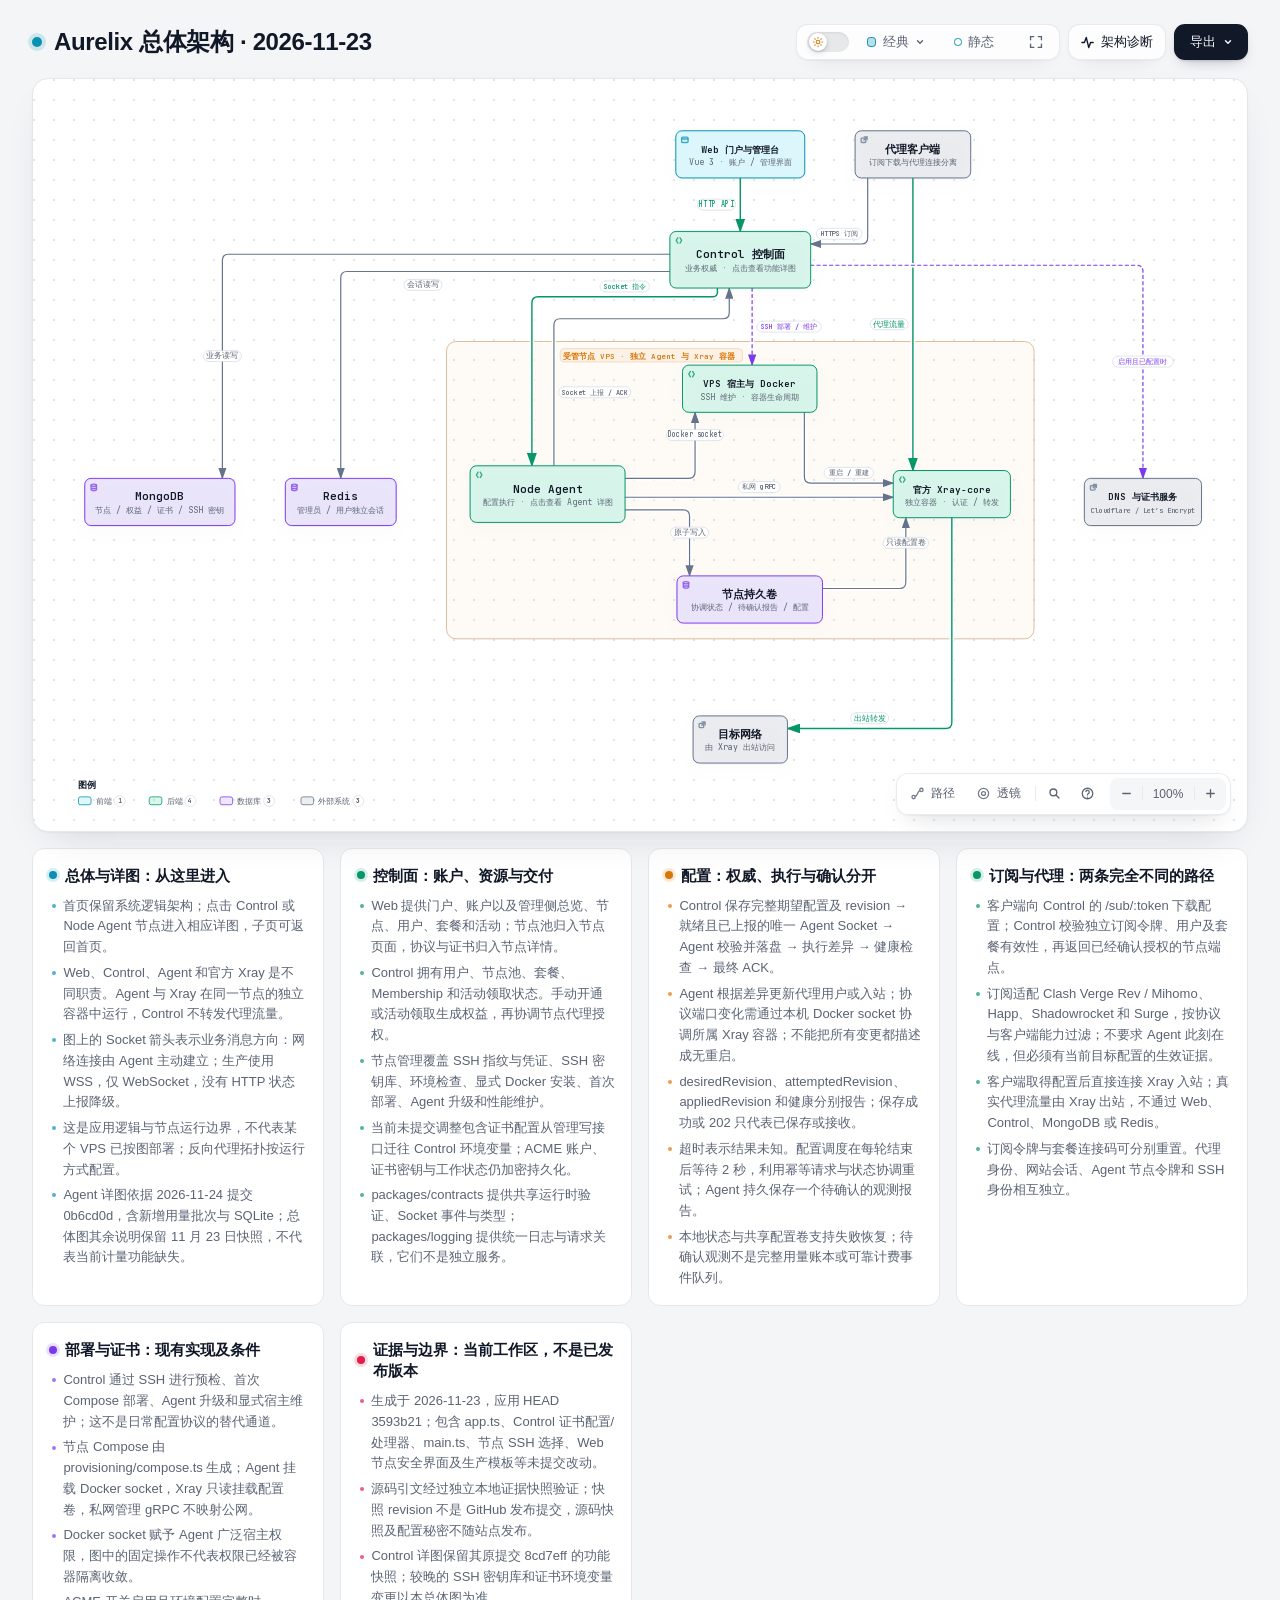
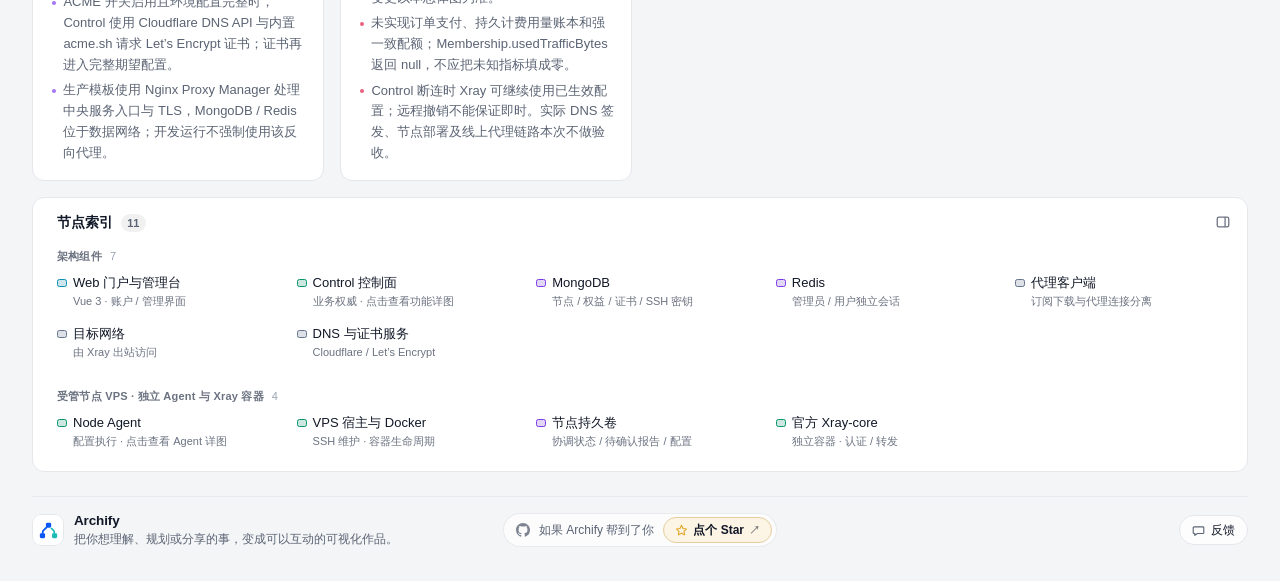
==== commit ab860f28: "docs: add detailed Agent architecture and overview drilldown" ====
--- a/index.html
+++ b/index.html
@@ -6177,7 +6177,7 @@
     <!-- Main Diagram -->
     <div class="diagram-container" data-detail-level="read"
          data-preset-badge-editorial-plate="ARCHIFY / 图版 04">
-      <svg viewBox="0 0 1265 896" role="img" lang="zh-CN" aria-labelledby="archify-diagram-title archify-diagram-description" data-animation="trace" data-preset="classic" data-quality-profile="showcase" data-node-ui="" data-reader-fit="intrinsic-height" data-reader-min-text="7.5" data-reader-primary-text="14">
+      <svg viewBox="0 0 1508 920" role="img" lang="zh-CN" aria-labelledby="archify-diagram-title archify-diagram-description" data-animation="trace" data-preset="classic" data-quality-profile="showcase" data-node-ui="" data-reader-fit="intrinsic-height" data-reader-min-text="7.5" data-reader-primary-text="14">
         <title id="archify-diagram-title">Aurelix 总体架构 · 2026-11-23</title>
         <desc id="archify-diagram-description">由 Archify 生成的架构图。</desc>
         <!-- Definitions -->
@@ -6224,96 +6224,96 @@
         <rect width="100%" height="100%" fill="url(#grid)" />
 
         <!-- Boundaries (behind everything) -->
-        <rect data-graph-role="structural-frame" data-composition-frame-kind="region" data-composition-frame-id="0" data-composition-frame-label="受管节点 VPS · 独立 Agent 与 Xray 容器" x="508" y="316" width="698" height="354" rx="12" class="c-region" stroke-width="1"/>
+        <rect data-graph-role="structural-frame" data-composition-frame-kind="region" data-composition-frame-id="0" data-composition-frame-label="受管节点 VPS · 独立 Agent 与 Xray 容器" x="508" y="316" width="747" height="378" rx="12" class="c-region" stroke-width="1"/>
 
         <!-- Connection paths (before components for correct z-order) -->
         <g data-graph-role="automatic-crossover" style="--step:0">
-          <path data-graph-role="automatic-crossover-underlay" d="M 857 108 L 857 176" fill="none" stroke="var(--mask)" stroke-width="5.8" stroke-linecap="round" stroke-linejoin="round" pointer-events="none"/>
-          <path data-edge-from="web" data-edge-to="control" data-edge-label="HTTP API" data-edge-key="0" data-edge-id="web-api" data-composition-points="857,108;857,176" data-composition-crossover="halo" data-composition-independent="true" d="M 857 108 L 857 176" class="a-emphasis" data-animate="edge" style="--step:0" stroke-width="1.8" marker-end="url(#arrowhead-emphasis)"/>
+          <path data-graph-role="automatic-crossover-underlay" d="M 881.5 108 L 881.5 176" fill="none" stroke="var(--mask)" stroke-width="5.8" stroke-linecap="round" stroke-linejoin="round" pointer-events="none"/>
+          <path data-edge-from="web" data-edge-to="control" data-edge-label="HTTP API" data-edge-key="0" data-edge-id="web-api" data-composition-points="881.5,108;881.5,176" data-composition-crossover="halo" data-composition-independent="true" d="M 881.5 108 L 881.5 176" class="a-emphasis" data-animate="edge" style="--step:0" stroke-width="1.8" marker-end="url(#arrowhead-emphasis)"/>
         </g>
         <g data-graph-role="automatic-crossover" style="--step:1">
-          <path data-graph-role="automatic-crossover-underlay" d="M 767.5 205 L 231 205 Q 223 205 223 213 L 223 478" fill="none" stroke="var(--mask)" stroke-width="5.5" stroke-linecap="round" stroke-linejoin="round" pointer-events="none"/>
-          <path data-edge-from="control" data-edge-to="mongo" data-edge-label="业务读写" data-edge-key="1" data-edge-id="control-mongo" data-composition-points="767.5,205;223,205;223,478" data-composition-crossover="halo" data-composition-independent="true" d="M 767.5 205 L 231 205 Q 223 205 223 213 L 223 478" class="a-default" data-animate="edge" style="--step:1" stroke-width="1.5" marker-end="url(#arrowhead)"/>
+          <path data-graph-role="automatic-crossover-underlay" d="M 792 205 L 231 205 Q 223 205 223 213 L 223 490" fill="none" stroke="var(--mask)" stroke-width="5.5" stroke-linecap="round" stroke-linejoin="round" pointer-events="none"/>
+          <path data-edge-from="control" data-edge-to="mongo" data-edge-label="业务读写" data-edge-key="1" data-edge-id="control-mongo" data-composition-points="792,205;223,205;223,490" data-composition-crossover="halo" data-composition-independent="true" d="M 792 205 L 231 205 Q 223 205 223 213 L 223 490" class="a-default" data-animate="edge" style="--step:1" stroke-width="1.5" marker-end="url(#arrowhead)"/>
         </g>
         <g data-graph-role="automatic-crossover" style="--step:2">
-          <path data-graph-role="automatic-crossover-underlay" d="M 767.5 227 L 381.5 227 Q 373.5 227 373.5 235 L 373.5 478" fill="none" stroke="var(--mask)" stroke-width="5.5" stroke-linecap="round" stroke-linejoin="round" pointer-events="none"/>
-          <path data-edge-from="control" data-edge-to="redis" data-edge-label="会话读写" data-edge-key="2" data-edge-id="control-redis" data-composition-points="767.5,227;373.5,227;373.5,478" data-composition-crossover="halo" data-composition-independent="true" d="M 767.5 227 L 381.5 227 Q 373.5 227 373.5 235 L 373.5 478" class="a-default" data-animate="edge" style="--step:2" stroke-width="1.5" marker-end="url(#arrowhead)"/>
+          <path data-graph-role="automatic-crossover-underlay" d="M 792 227 L 381.5 227 Q 373.5 227 373.5 235 L 373.5 490" fill="none" stroke="var(--mask)" stroke-width="5.5" stroke-linecap="round" stroke-linejoin="round" pointer-events="none"/>
+          <path data-edge-from="control" data-edge-to="redis" data-edge-label="会话读写" data-edge-key="2" data-edge-id="control-redis" data-composition-points="792,227;373.5,227;373.5,490" data-composition-crossover="halo" data-composition-independent="true" d="M 792 227 L 381.5 227 Q 373.5 227 373.5 235 L 373.5 490" class="a-default" data-animate="edge" style="--step:2" stroke-width="1.5" marker-end="url(#arrowhead)"/>
         </g>
         <g data-graph-role="automatic-crossover" style="--step:3">
-          <path data-graph-role="automatic-crossover-underlay" d="M 827.95 248 L 827.95 252 Q 827.95 256 823.95 256 L 612.5 256 Q 604.5 256 604.5 264 L 604.5 468" fill="none" stroke="var(--mask)" stroke-width="5.8" stroke-linecap="round" stroke-linejoin="round" pointer-events="none"/>
-          <path data-edge-from="control" data-edge-to="agent" data-edge-label="Socket 指令" data-edge-key="3" data-edge-id="control-agent" data-composition-points="827.95,248;827.95,256;604.5,256;604.5,468" data-composition-crossover="halo" data-composition-independent="true" d="M 827.95 248 L 827.95 252 Q 827.95 256 823.95 256 L 612.5 256 Q 604.5 256 604.5 264 L 604.5 468" class="a-emphasis" data-animate="edge" style="--step:3" stroke-width="1.8" marker-end="url(#arrowhead-emphasis)"/>
+          <path data-graph-role="automatic-crossover-underlay" d="M 852.45 248 L 852.45 253.5 Q 852.45 259 846.95 259 L 624.55 259 Q 616.55 259 616.55 267 L 616.55 474" fill="none" stroke="var(--mask)" stroke-width="5.8" stroke-linecap="round" stroke-linejoin="round" pointer-events="none"/>
+          <path data-edge-from="control" data-edge-to="agent" data-edge-label="Socket 指令" data-edge-key="3" data-edge-id="control-agent" data-composition-points="852.45,248;852.45,259;616.55,259;616.55,474" data-composition-crossover="halo" data-composition-independent="true" d="M 852.45 248 L 852.45 253.5 Q 852.45 259 846.95 259 L 624.55 259 Q 616.55 259 616.55 267 L 616.55 474" class="a-emphasis" data-animate="edge" style="--step:3" stroke-width="1.8" marker-end="url(#arrowhead-emphasis)"/>
         </g>
         <g data-graph-role="automatic-crossover" style="--step:4">
-          <path data-graph-role="automatic-crossover-underlay" d="M 619.55 468 L 619.55 286 Q 619.55 278 627.55 278 L 835 278 Q 843 278 843 270 L 843 248" fill="none" stroke="var(--mask)" stroke-width="5.5" stroke-linecap="round" stroke-linejoin="round" pointer-events="none"/>
-          <path data-edge-from="agent" data-edge-to="control" data-edge-label="Socket 上报 / ACK" data-edge-key="4" data-edge-id="agent-control" data-composition-points="619.55,468;619.55,278;843,278;843,248" data-composition-crossover="halo" data-composition-independent="true" d="M 619.55 468 L 619.55 286 Q 619.55 278 627.55 278 L 835 278 Q 843 278 843 270 L 843 248" class="a-default" data-animate="edge" style="--step:4" stroke-width="1.5" marker-end="url(#arrowhead)"/>
+          <path data-graph-role="automatic-crossover-underlay" d="M 644.55 474 L 644.55 295 Q 644.55 287 652.55 287 L 859.5 287 Q 867.5 287 867.5 279 L 867.5 248" fill="none" stroke="var(--mask)" stroke-width="5.5" stroke-linecap="round" stroke-linejoin="round" pointer-events="none"/>
+          <path data-edge-from="agent" data-edge-to="control" data-edge-label="Socket 上报 / ACK" data-edge-key="4" data-edge-id="agent-control" data-composition-points="644.55,474;644.55,287;867.5,287;867.5,248" data-composition-crossover="halo" data-composition-independent="true" d="M 644.55 474 L 644.55 295 Q 644.55 287 652.55 287 L 859.5 287 Q 867.5 287 867.5 279 L 867.5 248" class="a-default" data-animate="edge" style="--step:4" stroke-width="1.5" marker-end="url(#arrowhead)"/>
         </g>
         <g data-graph-role="automatic-crossover" style="--step:5">
-          <path data-graph-role="automatic-crossover-underlay" d="M 872.05 248 L 872.05 346" fill="none" stroke="var(--mask)" stroke-width="5.5" stroke-linecap="round" stroke-linejoin="round" pointer-events="none"/>
-          <path data-edge-from="control" data-edge-to="host" data-edge-label="SSH 部署 / 维护" data-edge-key="5" data-edge-id="control-host" data-composition-points="872.05,248;872.05,346" data-composition-crossover="halo" data-composition-independent="true" d="M 872.05 248 L 872.05 346" class="a-dashed" data-animate="edge" style="--step:5" stroke-width="1.5" marker-end="url(#arrowhead-dashed)"/>
+          <path data-graph-role="automatic-crossover-underlay" d="M 896.55 248 L 896.55 346" fill="none" stroke="var(--mask)" stroke-width="5.5" stroke-linecap="round" stroke-linejoin="round" pointer-events="none"/>
+          <path data-edge-from="control" data-edge-to="host" data-edge-label="SSH 部署 / 维护" data-edge-key="5" data-edge-id="control-host" data-composition-points="896.55,248;896.55,346" data-composition-crossover="halo" data-composition-independent="true" d="M 896.55 248 L 896.55 346" class="a-dashed" data-animate="edge" style="--step:5" stroke-width="1.5" marker-end="url(#arrowhead-dashed)"/>
         </g>
         <g data-graph-role="automatic-crossover" style="--step:6">
-          <path data-graph-role="automatic-crossover-underlay" d="M 685 484 L 779 484 Q 787 484 787 476 L 787 406" fill="none" stroke="var(--mask)" stroke-width="5.5" stroke-linecap="round" stroke-linejoin="round" pointer-events="none"/>
-          <path data-edge-from="agent" data-edge-to="host" data-edge-label="Docker socket" data-edge-key="6" data-edge-id="agent-host" data-composition-points="685,484;787,484;787,406" data-composition-crossover="halo" data-composition-independent="true" d="M 685 484 L 779 484 Q 787 484 787 476 L 787 406" class="a-default" data-animate="edge" style="--step:6" stroke-width="1.5" marker-end="url(#arrowhead)"/>
+          <path data-graph-role="automatic-crossover-underlay" d="M 735 490 L 816 490 Q 824 490 824 482 L 824 406" fill="none" stroke="var(--mask)" stroke-width="5.5" stroke-linecap="round" stroke-linejoin="round" pointer-events="none"/>
+          <path data-edge-from="agent" data-edge-to="host" data-edge-label="Docker socket" data-edge-key="6" data-edge-id="agent-host" data-composition-points="735,490;824,490;824,406" data-composition-crossover="halo" data-composition-independent="true" d="M 735 490 L 816 490 Q 824 490 824 482 L 824 406" class="a-default" data-animate="edge" style="--step:6" stroke-width="1.5" marker-end="url(#arrowhead)"/>
         </g>
         <g data-graph-role="automatic-crossover" style="--step:7">
-          <path data-graph-role="automatic-crossover-underlay" d="M 926 406 L 926 476 Q 926 484 934 484 L 1027 484" fill="none" stroke="var(--mask)" stroke-width="5.5" stroke-linecap="round" stroke-linejoin="round" pointer-events="none"/>
-          <path data-edge-from="host" data-edge-to="xray" data-edge-label="重启 / 重建" data-edge-key="7" data-edge-id="host-xray" data-composition-points="926,406;926,484;1027,484" data-composition-crossover="halo" data-composition-independent="true" d="M 926 406 L 926 476 Q 926 484 934 484 L 1027 484" class="a-default" data-animate="edge" style="--step:7" stroke-width="1.5" marker-end="url(#arrowhead)"/>
+          <path data-graph-role="automatic-crossover-underlay" d="M 963 406 L 963 488 Q 963 496 971 496 L 1076 496" fill="none" stroke="var(--mask)" stroke-width="5.5" stroke-linecap="round" stroke-linejoin="round" pointer-events="none"/>
+          <path data-edge-from="host" data-edge-to="xray" data-edge-label="重启 / 重建" data-edge-key="7" data-edge-id="host-xray" data-composition-points="963,406;963,496;1076,496" data-composition-crossover="halo" data-composition-independent="true" d="M 963 406 L 963 488 Q 963 496 971 496 L 1076 496" class="a-default" data-animate="edge" style="--step:7" stroke-width="1.5" marker-end="url(#arrowhead)"/>
         </g>
         <g data-graph-role="automatic-crossover" style="--step:8">
-          <path data-graph-role="automatic-crossover-underlay" d="M 685 498 L 1027 498" fill="none" stroke="var(--mask)" stroke-width="5.5" stroke-linecap="round" stroke-linejoin="round" pointer-events="none"/>
-          <path data-edge-from="agent" data-edge-to="xray" data-edge-label="私网 gRPC" data-edge-key="8" data-edge-id="agent-xray" data-composition-points="685,498;1027,498" data-composition-crossover="halo" data-composition-independent="true" d="M 685 498 L 1027 498" class="a-default" data-animate="edge" style="--step:8" stroke-width="1.5" marker-end="url(#arrowhead)"/>
+          <path data-graph-role="automatic-crossover-underlay" d="M 735 514 L 1076 514" fill="none" stroke="var(--mask)" stroke-width="5.5" stroke-linecap="round" stroke-linejoin="round" pointer-events="none"/>
+          <path data-edge-from="agent" data-edge-to="xray" data-edge-label="私网 gRPC" data-edge-key="8" data-edge-id="agent-xray" data-composition-points="735,514;1076,514" data-composition-crossover="halo" data-composition-independent="true" d="M 735 514 L 1076 514" class="a-default" data-animate="edge" style="--step:8" stroke-width="1.5" marker-end="url(#arrowhead)"/>
         </g>
         <g data-graph-role="automatic-crossover" style="--step:9">
-          <path data-graph-role="automatic-crossover-underlay" d="M 669 528 L 669 598 Q 669 606 677 606 L 764 606" fill="none" stroke="var(--mask)" stroke-width="5.5" stroke-linecap="round" stroke-linejoin="round" pointer-events="none"/>
-          <path data-edge-from="agent" data-edge-to="state" data-edge-label="原子写入" data-edge-key="9" data-edge-id="agent-state" data-composition-points="669,528;669,606;764,606" data-composition-crossover="halo" data-composition-independent="true" d="M 669 528 L 669 598 Q 669 606 677 606 L 764 606" class="a-default" data-animate="edge" style="--step:9" stroke-width="1.5" marker-end="url(#arrowhead)"/>
+          <path data-graph-role="automatic-crossover-underlay" d="M 735 530 L 809 530 Q 817 530 817 538 L 817 614" fill="none" stroke="var(--mask)" stroke-width="5.5" stroke-linecap="round" stroke-linejoin="round" pointer-events="none"/>
+          <path data-edge-from="agent" data-edge-to="state" data-edge-label="原子写入" data-edge-key="9" data-edge-id="agent-state" data-composition-points="735,530;817,530;817,614" data-composition-crossover="halo" data-composition-independent="true" d="M 735 530 L 809 530 Q 817 530 817 538 L 817 614" class="a-default" data-animate="edge" style="--step:9" stroke-width="1.5" marker-end="url(#arrowhead)"/>
         </g>
         <g data-graph-role="automatic-crossover" style="--step:10">
-          <path data-graph-role="automatic-crossover-underlay" d="M 949 606 L 1035 606 Q 1043 606 1043 598 L 1043 528" fill="none" stroke="var(--mask)" stroke-width="5.5" stroke-linecap="round" stroke-linejoin="round" pointer-events="none"/>
-          <path data-edge-from="state" data-edge-to="xray" data-edge-label="只读配置卷" data-edge-key="10" data-edge-id="state-xray" data-composition-points="949,606;1043,606;1043,528" data-composition-crossover="halo" data-composition-independent="true" d="M 949 606 L 1035 606 Q 1043 606 1043 598 L 1043 528" class="a-default" data-animate="edge" style="--step:10" stroke-width="1.5" marker-end="url(#arrowhead)"/>
+          <path data-graph-role="automatic-crossover-underlay" d="M 986 630 L 1084 630 Q 1092 630 1092 622 L 1092 540" fill="none" stroke="var(--mask)" stroke-width="5.5" stroke-linecap="round" stroke-linejoin="round" pointer-events="none"/>
+          <path data-edge-from="state" data-edge-to="xray" data-edge-label="只读配置卷" data-edge-key="10" data-edge-id="state-xray" data-composition-points="986,630;1092,630;1092,540" data-composition-crossover="halo" data-composition-independent="true" d="M 986 630 L 1084 630 Q 1092 630 1092 622 L 1092 540" class="a-default" data-animate="edge" style="--step:10" stroke-width="1.5" marker-end="url(#arrowhead)"/>
         </g>
         <g data-graph-role="automatic-crossover" style="--step:11">
-          <path data-graph-role="automatic-crossover-underlay" d="M 1019 108 L 1019 184 Q 1019 192 1011 192 L 946.5 192" fill="none" stroke="var(--mask)" stroke-width="5.5" stroke-linecap="round" stroke-linejoin="round" pointer-events="none"/>
-          <path data-edge-from="client" data-edge-to="control" data-edge-label="HTTPS 订阅" data-edge-key="11" data-edge-id="client-subscription" data-composition-points="1019,108;1019,192;946.5,192" data-composition-crossover="halo" data-composition-independent="true" d="M 1019 108 L 1019 184 Q 1019 192 1011 192 L 946.5 192" class="a-default" data-animate="edge" style="--step:11" stroke-width="1.5" marker-end="url(#arrowhead)"/>
+          <path data-graph-role="automatic-crossover-underlay" d="M 1043.5 108 L 1043.5 184 Q 1043.5 192 1035.5 192 L 971 192" fill="none" stroke="var(--mask)" stroke-width="5.5" stroke-linecap="round" stroke-linejoin="round" pointer-events="none"/>
+          <path data-edge-from="client" data-edge-to="control" data-edge-label="HTTPS 订阅" data-edge-key="11" data-edge-id="client-subscription" data-composition-points="1043.5,108;1043.5,192;971,192" data-composition-crossover="halo" data-composition-independent="true" d="M 1043.5 108 L 1043.5 184 Q 1043.5 192 1035.5 192 L 971 192" class="a-default" data-animate="edge" style="--step:11" stroke-width="1.5" marker-end="url(#arrowhead)"/>
         </g>
         <g data-graph-role="automatic-crossover" style="--step:12">
-          <path data-graph-role="automatic-crossover-underlay" d="M 1150 78 L 1192 78 Q 1200 78 1200 86 L 1200 490 Q 1200 498 1192 498 L 1176 498" fill="none" stroke="var(--mask)" stroke-width="5.8" stroke-linecap="round" stroke-linejoin="round" pointer-events="none"/>
-          <path data-edge-from="client" data-edge-to="xray" data-edge-label="代理流量" data-edge-key="12" data-edge-id="client-proxy" data-composition-points="1150,78;1200,78;1200,498;1176,498" data-composition-crossover="halo" data-composition-independent="true" d="M 1150 78 L 1192 78 Q 1200 78 1200 86 L 1200 490 Q 1200 498 1192 498 L 1176 498" class="a-emphasis" data-animate="edge" style="--step:12" stroke-width="1.8" marker-end="url(#arrowhead-emphasis)"/>
+          <path data-graph-role="automatic-crossover-underlay" d="M 1101 108 L 1101 480" fill="none" stroke="var(--mask)" stroke-width="5.8" stroke-linecap="round" stroke-linejoin="round" pointer-events="none"/>
+          <path data-edge-from="client" data-edge-to="xray" data-edge-label="代理流量" data-edge-key="12" data-edge-id="client-proxy" data-composition-points="1101,108;1101,480" data-composition-crossover="halo" data-composition-independent="true" d="M 1101 108 L 1101 480" class="a-emphasis" data-animate="edge" style="--step:12" stroke-width="1.8" marker-end="url(#arrowhead-emphasis)"/>
         </g>
         <g data-graph-role="automatic-crossover" style="--step:13">
-          <path data-graph-role="automatic-crossover-underlay" d="M 1101.5 528 L 1101.5 776 Q 1101.5 784 1093.5 784 L 917 784" fill="none" stroke="var(--mask)" stroke-width="5.8" stroke-linecap="round" stroke-linejoin="round" pointer-events="none"/>
-          <path data-edge-from="xray" data-edge-to="internet" data-edge-label="出站转发" data-edge-key="13" data-edge-id="xray-target" data-composition-points="1101.5,528;1101.5,784;917,784" data-composition-crossover="halo" data-composition-independent="true" d="M 1101.5 528 L 1101.5 776 Q 1101.5 784 1093.5 784 L 917 784" class="a-emphasis" data-animate="edge" style="--step:12" stroke-width="1.8" marker-end="url(#arrowhead-emphasis)"/>
+          <path data-graph-role="automatic-crossover-underlay" d="M 1150.5 540 L 1150.5 800 Q 1150.5 808 1142.5 808 L 941.5 808" fill="none" stroke="var(--mask)" stroke-width="5.8" stroke-linecap="round" stroke-linejoin="round" pointer-events="none"/>
+          <path data-edge-from="xray" data-edge-to="internet" data-edge-label="出站转发" data-edge-key="13" data-edge-id="xray-target" data-composition-points="1150.5,540;1150.5,808;941.5,808" data-composition-crossover="halo" data-composition-independent="true" d="M 1150.5 540 L 1150.5 800 Q 1150.5 808 1142.5 808 L 941.5 808" class="a-emphasis" data-animate="edge" style="--step:12" stroke-width="1.8" marker-end="url(#arrowhead-emphasis)"/>
         </g>
         <g data-graph-role="automatic-crossover" style="--step:14">
-          <path data-graph-role="automatic-crossover-underlay" d="M 946.5 232 L 978.5 232 Q 986.5 232 986.5 240 L 986.5 272" fill="none" stroke="var(--mask)" stroke-width="5.5" stroke-linecap="round" stroke-linejoin="round" pointer-events="none"/>
-          <path data-edge-from="control" data-edge-to="certservices" data-edge-label="启用且已配置时" data-edge-key="14" data-edge-id="control-cert" data-composition-points="946.5,232;986.5,232;986.5,272" data-composition-crossover="halo" data-composition-independent="true" d="M 946.5 232 L 978.5 232 Q 986.5 232 986.5 240 L 986.5 272" class="a-dashed" data-animate="edge" style="--step:12" stroke-width="1.5" marker-end="url(#arrowhead-dashed)"/>
+          <path data-graph-role="automatic-crossover-underlay" d="M 971 219 L 1385.5 219 Q 1393.5 219 1393.5 227 L 1393.5 490" fill="none" stroke="var(--mask)" stroke-width="5.5" stroke-linecap="round" stroke-linejoin="round" pointer-events="none"/>
+          <path data-edge-from="control" data-edge-to="certservices" data-edge-label="启用且已配置时" data-edge-key="14" data-edge-id="control-cert" data-composition-points="971,219;1393.5,219;1393.5,490" data-composition-crossover="halo" data-composition-independent="true" d="M 971 219 L 1385.5 219 Q 1393.5 219 1393.5 227 L 1393.5 490" class="a-dashed" data-animate="edge" style="--step:12" stroke-width="1.5" marker-end="url(#arrowhead-dashed)"/>
         </g>
 
         <!-- Components -->
         <g id="node-web" data-node-id="web" data-node-label="Web 门户与管理台" tabindex="0" role="button" aria-label="聚焦Web 门户与管理台，Vue 3 · 账户 / 管理界面, 架构组件" aria-pressed="false" data-node-kind="frontend" data-node-sublabel="Vue 3 · 账户 / 管理界面" data-node-context="架构组件">
           <title>Web 门户与管理台 · Vue 3 · 账户 / 管理界面 · 架构组件</title>
-          <rect x="775" y="48" width="164" height="60" rx="8" class="c-mask"/>
-          <rect x="775" y="48" width="164" height="60" rx="8" class="c-frontend" data-animate="node" style="--step:0" stroke-width="1.5"/>
-          <g aria-hidden="true" data-semantic-sigil="frontend" class="semantic-sigil s-frontend" transform="translate(781 54) scale(0.6875)">
+          <rect x="799.5" y="48" width="164" height="60" rx="8" class="c-mask"/>
+          <rect x="799.5" y="48" width="164" height="60" rx="8" class="c-frontend" data-animate="node" style="--step:0" stroke-width="1.5"/>
+          <g aria-hidden="true" data-semantic-sigil="frontend" class="semantic-sigil s-frontend" transform="translate(805.5 54) scale(0.6875)">
             <rect x="2" y="3" width="12" height="10" rx="2"/>
             <path d="M2 6.5h12"/>
             <circle cx="4.1" cy="4.8" r=".7" class="sigil-fill"/>
             <circle cx="6.3" cy="4.8" r=".7" class="sigil-fill"/>
           </g>
-          <text data-node-label="" data-detail-anchor="" x="857" y="76" class="t-primary" font-size="12" font-weight="600" text-anchor="middle">Web 门户与管理台</text>
-        <text data-detail="context" x="857" y="92" class="t-muted" font-size="10.5" text-anchor="middle">Vue 3 · 账户 / 管理界面</text>
+          <text data-node-label="" data-detail-anchor="" x="881.5" y="76" class="t-primary" font-size="12" font-weight="600" text-anchor="middle">Web 门户与管理台</text>
+        <text data-detail="context" x="881.5" y="92" class="t-muted" font-size="10.5" text-anchor="middle">Vue 3 · 账户 / 管理界面</text>
         </g>
 
 <a class="archify-drilldown-link" data-archify-drilldown="1" href="control-functions.html?from=index.html" aria-label="Control 控制面">
                 <g id="node-control" data-node-id="control" data-node-label="Control 控制面" tabindex="0" role="button" aria-label="聚焦Control 控制面，业务权威 · 点击查看功能详图, 架构组件" aria-pressed="false" data-node-kind="backend" data-node-sublabel="业务权威 · 点击查看功能详图" data-node-context="架构组件" data-node-drilldowns="[{&quot;href&quot;:&quot;control-functions.html?from=index.html&quot;,&quot;label&quot;:&quot;Control 控制面&quot;}]">
           <title>Control 控制面 · 业务权威 · 点击查看功能详图 · 架构组件</title>
-          <rect x="767.5" y="176" width="179" height="72" rx="8" class="c-mask"/>
-          <rect x="767.5" y="176" width="179" height="72" rx="8" class="c-backend" data-animate="node" style="--step:1" stroke-width="1.5"/>
-          <g aria-hidden="true" data-semantic-sigil="backend" class="semantic-sigil s-backend" transform="translate(773.5 182) scale(0.6875)">
+          <rect x="792" y="176" width="179" height="72" rx="8" class="c-mask"/>
+          <rect x="792" y="176" width="179" height="72" rx="8" class="c-backend" data-animate="node" style="--step:1" stroke-width="1.5"/>
+          <g aria-hidden="true" data-semantic-sigil="backend" class="semantic-sigil s-backend" transform="translate(798 182) scale(0.6875)">
             <path d="M6 3 3 8l3 5M10 3l3 5-3 5"/>
           </g>
-          <text data-node-label="" data-detail-anchor="" x="857" y="210" class="t-primary" font-size="14" font-weight="600" text-anchor="middle">Control 控制面</text>
-        <text data-detail="context" x="857" y="226" class="t-muted" font-size="10.5" text-anchor="middle">业务权威 · 点击查看功能详图</text>
-          <g class="archify-drilldown-mark" data-detail="fine" transform="translate(935.5 237)" aria-hidden="true">
+          <text data-node-label="" data-detail-anchor="" x="881.5" y="210" class="t-primary" font-size="14" font-weight="600" text-anchor="middle">Control 控制面</text>
+        <text data-detail="context" x="881.5" y="226" class="t-muted" font-size="10.5" text-anchor="middle">业务权威 · 点击查看功能详图</text>
+          <g class="archify-drilldown-mark" data-detail="fine" transform="translate(960 237)" aria-hidden="true">
           <circle r="6" class="archify-drilldown-mark-disc"/>
           <path d="M-1.8 -1.6 L2.4 0 L-1.8 1.6" fill="none" class="archify-drilldown-mark-arrow"/>
         </g>
@@ -6322,195 +6322,201 @@
 
         <g id="node-mongo" data-node-id="mongo" data-node-label="MongoDB" tabindex="0" role="button" aria-label="聚焦MongoDB，节点 / 权益 / 证书 / SSH 密钥, 架构组件" aria-pressed="false" data-node-kind="database" data-node-sublabel="节点 / 权益 / 证书 / SSH 密钥" data-node-context="架构组件">
           <title>MongoDB · 节点 / 权益 / 证书 / SSH 密钥 · 架构组件</title>
-          <rect x="48" y="478" width="191" height="60" rx="8" class="c-mask"/>
-          <rect x="48" y="478" width="191" height="60" rx="8" class="c-database" data-animate="node" style="--step:2" stroke-width="1.5"/>
-          <g aria-hidden="true" data-semantic-sigil="database" class="semantic-sigil s-database" transform="translate(54 484) scale(0.6875)">
+          <rect x="48" y="490" width="191" height="60" rx="8" class="c-mask"/>
+          <rect x="48" y="490" width="191" height="60" rx="8" class="c-database" data-animate="node" style="--step:2" stroke-width="1.5"/>
+          <g aria-hidden="true" data-semantic-sigil="database" class="semantic-sigil s-database" transform="translate(54 496) scale(0.6875)">
             <ellipse cx="8" cy="4" rx="5" ry="2"/>
             <path d="M3 4v8c0 1.1 2.2 2 5 2s5-.9 5-2V4M3 8c0 1.1 2.2 2 5 2s5-.9 5-2"/>
           </g>
-          <text data-node-label="" data-detail-anchor="" x="143.5" y="506" class="t-primary" font-size="14" font-weight="600" text-anchor="middle">MongoDB</text>
-        <text data-detail="context" x="143.5" y="522" class="t-muted" font-size="10.5" text-anchor="middle">节点 / 权益 / 证书 / SSH 密钥</text>
+          <text data-node-label="" data-detail-anchor="" x="143.5" y="518" class="t-primary" font-size="14" font-weight="600" text-anchor="middle">MongoDB</text>
+        <text data-detail="context" x="143.5" y="534" class="t-muted" font-size="10.5" text-anchor="middle">节点 / 权益 / 证书 / SSH 密钥</text>
         </g>
 
         <g id="node-redis" data-node-id="redis" data-node-label="Redis" tabindex="0" role="button" aria-label="聚焦Redis，管理员 / 用户独立会话, 架构组件" aria-pressed="false" data-node-kind="database" data-node-sublabel="管理员 / 用户独立会话" data-node-context="架构组件">
           <title>Redis · 管理员 / 用户独立会话 · 架构组件</title>
-          <rect x="303" y="478" width="141" height="60" rx="8" class="c-mask"/>
-          <rect x="303" y="478" width="141" height="60" rx="8" class="c-database" data-animate="node" style="--step:3" stroke-width="1.5"/>
-          <g aria-hidden="true" data-semantic-sigil="database" class="semantic-sigil s-database" transform="translate(309 484) scale(0.6875)">
+          <rect x="303" y="490" width="141" height="60" rx="8" class="c-mask"/>
+          <rect x="303" y="490" width="141" height="60" rx="8" class="c-database" data-animate="node" style="--step:3" stroke-width="1.5"/>
+          <g aria-hidden="true" data-semantic-sigil="database" class="semantic-sigil s-database" transform="translate(309 496) scale(0.6875)">
             <ellipse cx="8" cy="4" rx="5" ry="2"/>
             <path d="M3 4v8c0 1.1 2.2 2 5 2s5-.9 5-2V4M3 8c0 1.1 2.2 2 5 2s5-.9 5-2"/>
           </g>
-          <text data-node-label="" data-detail-anchor="" x="373.5" y="506" class="t-primary" font-size="14" font-weight="600" text-anchor="middle">Redis</text>
-        <text data-detail="context" x="373.5" y="522" class="t-muted" font-size="10.5" text-anchor="middle">管理员 / 用户独立会话</text>
+          <text data-node-label="" data-detail-anchor="" x="373.5" y="518" class="t-primary" font-size="14" font-weight="600" text-anchor="middle">Redis</text>
+        <text data-detail="context" x="373.5" y="534" class="t-muted" font-size="10.5" text-anchor="middle">管理员 / 用户独立会话</text>
         </g>
 
-        <g id="node-agent" data-node-id="agent" data-node-label="Node Agent" tabindex="0" role="button" aria-label="聚焦Node Agent，配置执行 · 观测 · 恢复, 受管节点 VPS · 独立 Agent 与 Xray 容器" aria-pressed="false" data-node-kind="backend" data-node-sublabel="配置执行 · 观测 · 恢复" data-node-context="受管节点 VPS · 独立 Agent 与 Xray 容器">
-          <title>Node Agent · 配置执行 · 观测 · 恢复 · 受管节点 VPS · 独立 Agent 与 Xray 容器</title>
-          <rect x="538" y="468" width="147" height="60" rx="8" class="c-mask"/>
-          <rect x="538" y="468" width="147" height="60" rx="8" class="c-backend" data-animate="node" style="--step:4" stroke-width="1.5"/>
-          <g aria-hidden="true" data-semantic-sigil="backend" class="semantic-sigil s-backend" transform="translate(544 474) scale(0.6875)">
+<a class="archify-drilldown-link" data-archify-drilldown="1" href="agent-architecture.html?from=index.html" aria-label="Node Agent">
+                <g id="node-agent" data-node-id="agent" data-node-label="Node Agent" tabindex="0" role="button" aria-label="聚焦Node Agent，配置执行 · 点击查看 Agent 详图, 受管节点 VPS · 独立 Agent 与 Xray 容器" aria-pressed="false" data-node-kind="backend" data-node-sublabel="配置执行 · 点击查看 Agent 详图" data-node-context="受管节点 VPS · 独立 Agent 与 Xray 容器" data-node-drilldowns="[{&quot;href&quot;:&quot;agent-architecture.html?from=index.html&quot;,&quot;label&quot;:&quot;Node Agent&quot;}]">
+          <title>Node Agent · 配置执行 · 点击查看 Agent 详图 · 受管节点 VPS · 独立 Agent 与 Xray 容器</title>
+          <rect x="538" y="474" width="197" height="72" rx="8" class="c-mask"/>
+          <rect x="538" y="474" width="197" height="72" rx="8" class="c-backend" data-animate="node" style="--step:4" stroke-width="1.5"/>
+          <g aria-hidden="true" data-semantic-sigil="backend" class="semantic-sigil s-backend" transform="translate(544 480) scale(0.6875)">
             <path d="M6 3 3 8l3 5M10 3l3 5-3 5"/>
           </g>
-          <text data-node-label="" data-detail-anchor="" x="611.5" y="496" class="t-primary" font-size="14" font-weight="600" text-anchor="middle">Node Agent</text>
-        <text data-detail="context" x="611.5" y="512" class="t-muted" font-size="10.5" text-anchor="middle">配置执行 · 观测 · 恢复</text>
+          <text data-node-label="" data-detail-anchor="" x="636.5" y="508" class="t-primary" font-size="14" font-weight="600" text-anchor="middle">Node Agent</text>
+        <text data-detail="context" x="636.5" y="524" class="t-muted" font-size="10.5" text-anchor="middle">配置执行 · 点击查看 Agent 详图</text>
+          <g class="archify-drilldown-mark" data-detail="fine" transform="translate(724 535)" aria-hidden="true">
+          <circle r="6" class="archify-drilldown-mark-disc"/>
+          <path d="M-1.8 -1.6 L2.4 0 L-1.8 1.6" fill="none" class="archify-drilldown-mark-arrow"/>
         </g>
+        </g>
+        </a>
 
         <g id="node-host" data-node-id="host" data-node-label="VPS 宿主与 Docker" tabindex="0" role="button" aria-label="聚焦VPS 宿主与 Docker，SSH 维护 · 容器生命周期, 受管节点 VPS · 独立 Agent 与 Xray 容器" aria-pressed="false" data-node-kind="backend" data-node-sublabel="SSH 维护 · 容器生命周期" data-node-context="受管节点 VPS · 独立 Agent 与 Xray 容器">
           <title>VPS 宿主与 Docker · SSH 维护 · 容器生命周期 · 受管节点 VPS · 独立 Agent 与 Xray 容器</title>
-          <rect x="771" y="346" width="171" height="60" rx="8" class="c-mask"/>
-          <rect x="771" y="346" width="171" height="60" rx="8" class="c-backend" data-animate="node" style="--step:6" stroke-width="1.5"/>
-          <g aria-hidden="true" data-semantic-sigil="backend" class="semantic-sigil s-backend" transform="translate(777 352) scale(0.6875)">
+          <rect x="808" y="346" width="171" height="60" rx="8" class="c-mask"/>
+          <rect x="808" y="346" width="171" height="60" rx="8" class="c-backend" data-animate="node" style="--step:6" stroke-width="1.5"/>
+          <g aria-hidden="true" data-semantic-sigil="backend" class="semantic-sigil s-backend" transform="translate(814 352) scale(0.6875)">
             <path d="M6 3 3 8l3 5M10 3l3 5-3 5"/>
           </g>
-          <text data-node-label="" data-detail-anchor="" x="856.5" y="374" class="t-primary" font-size="12" font-weight="600" text-anchor="middle">VPS 宿主与 Docker</text>
-        <text data-detail="context" x="856.5" y="390" class="t-muted" font-size="10.5" text-anchor="middle">SSH 维护 · 容器生命周期</text>
+          <text data-node-label="" data-detail-anchor="" x="893.5" y="374" class="t-primary" font-size="12" font-weight="600" text-anchor="middle">VPS 宿主与 Docker</text>
+        <text data-detail="context" x="893.5" y="390" class="t-muted" font-size="10.5" text-anchor="middle">SSH 维护 · 容器生命周期</text>
         </g>
 
         <g id="node-state" data-node-id="state" data-node-label="节点持久卷" tabindex="0" role="button" aria-label="聚焦节点持久卷，协调状态 / 待确认报告 / 配置, 受管节点 VPS · 独立 Agent 与 Xray 容器" aria-pressed="false" data-node-kind="database" data-node-sublabel="协调状态 / 待确认报告 / 配置" data-node-context="受管节点 VPS · 独立 Agent 与 Xray 容器">
           <title>节点持久卷 · 协调状态 / 待确认报告 / 配置 · 受管节点 VPS · 独立 Agent 与 Xray 容器</title>
-          <rect x="764" y="590" width="185" height="60" rx="8" class="c-mask"/>
-          <rect x="764" y="590" width="185" height="60" rx="8" class="c-database" data-animate="node" style="--step:10" stroke-width="1.5"/>
-          <g aria-hidden="true" data-semantic-sigil="database" class="semantic-sigil s-database" transform="translate(770 596) scale(0.6875)">
+          <rect x="801" y="614" width="185" height="60" rx="8" class="c-mask"/>
+          <rect x="801" y="614" width="185" height="60" rx="8" class="c-database" data-animate="node" style="--step:10" stroke-width="1.5"/>
+          <g aria-hidden="true" data-semantic-sigil="database" class="semantic-sigil s-database" transform="translate(807 620) scale(0.6875)">
             <ellipse cx="8" cy="4" rx="5" ry="2"/>
             <path d="M3 4v8c0 1.1 2.2 2 5 2s5-.9 5-2V4M3 8c0 1.1 2.2 2 5 2s5-.9 5-2"/>
           </g>
-          <text data-node-label="" data-detail-anchor="" x="856.5" y="618" class="t-primary" font-size="14" font-weight="600" text-anchor="middle">节点持久卷</text>
-        <text data-detail="context" x="856.5" y="634" class="t-muted" font-size="10.5" text-anchor="middle">协调状态 / 待确认报告 / 配置</text>
+          <text data-node-label="" data-detail-anchor="" x="893.5" y="642" class="t-primary" font-size="14" font-weight="600" text-anchor="middle">节点持久卷</text>
+        <text data-detail="context" x="893.5" y="658" class="t-muted" font-size="10.5" text-anchor="middle">协调状态 / 待确认报告 / 配置</text>
         </g>
 
         <g id="node-xray" data-node-id="xray" data-node-label="官方 Xray-core" tabindex="0" role="button" aria-label="聚焦官方 Xray-core，独立容器 · 认证 / 转发, 受管节点 VPS · 独立 Agent 与 Xray 容器" aria-pressed="false" data-node-kind="backend" data-node-sublabel="独立容器 · 认证 / 转发" data-node-context="受管节点 VPS · 独立 Agent 与 Xray 容器">
           <title>官方 Xray-core · 独立容器 · 认证 / 转发 · 受管节点 VPS · 独立 Agent 与 Xray 容器</title>
-          <rect x="1027" y="468" width="149" height="60" rx="8" class="c-mask"/>
-          <rect x="1027" y="468" width="149" height="60" rx="8" class="c-backend" data-animate="node" style="--step:8" stroke-width="1.5"/>
-          <g aria-hidden="true" data-semantic-sigil="backend" class="semantic-sigil s-backend" transform="translate(1033 474) scale(0.6875)">
+          <rect x="1076" y="480" width="149" height="60" rx="8" class="c-mask"/>
+          <rect x="1076" y="480" width="149" height="60" rx="8" class="c-backend" data-animate="node" style="--step:8" stroke-width="1.5"/>
+          <g aria-hidden="true" data-semantic-sigil="backend" class="semantic-sigil s-backend" transform="translate(1082 486) scale(0.6875)">
             <path d="M6 3 3 8l3 5M10 3l3 5-3 5"/>
           </g>
-          <text data-node-label="" data-detail-anchor="" x="1101.5" y="496" class="t-primary" font-size="12" font-weight="600" text-anchor="middle">官方 Xray-core</text>
-        <text data-detail="context" x="1101.5" y="512" class="t-muted" font-size="10.5" text-anchor="middle">独立容器 · 认证 / 转发</text>
+          <text data-node-label="" data-detail-anchor="" x="1150.5" y="508" class="t-primary" font-size="12" font-weight="600" text-anchor="middle">官方 Xray-core</text>
+        <text data-detail="context" x="1150.5" y="524" class="t-muted" font-size="10.5" text-anchor="middle">独立容器 · 认证 / 转发</text>
         </g>
 
         <g id="node-client" data-node-id="client" data-node-label="代理客户端" tabindex="0" role="button" aria-label="聚焦代理客户端，订阅下载与代理连接分离, 架构组件" aria-pressed="false" data-node-kind="external" data-node-sublabel="订阅下载与代理连接分离" data-node-context="架构组件">
           <title>代理客户端 · 订阅下载与代理连接分离 · 架构组件</title>
-          <rect x="1003" y="48" width="147" height="60" rx="8" class="c-mask"/>
-          <rect x="1003" y="48" width="147" height="60" rx="8" class="c-external" data-animate="node" style="--step:11" stroke-width="1.5"/>
-          <g aria-hidden="true" data-semantic-sigil="external" class="semantic-sigil s-external" transform="translate(1009 54) scale(0.6875)">
+          <rect x="1027.5" y="48" width="147" height="60" rx="8" class="c-mask"/>
+          <rect x="1027.5" y="48" width="147" height="60" rx="8" class="c-external" data-animate="node" style="--step:11" stroke-width="1.5"/>
+          <g aria-hidden="true" data-semantic-sigil="external" class="semantic-sigil s-external" transform="translate(1033.5 54) scale(0.6875)">
             <rect x="2.5" y="5" width="8.5" height="8" rx="1.5"/>
             <path d="M8 2.5h5.5V8M13.5 2.5 7.5 8.5"/>
           </g>
-          <text data-node-label="" data-detail-anchor="" x="1076.5" y="76" class="t-primary" font-size="14" font-weight="600" text-anchor="middle">代理客户端</text>
-        <text data-detail="context" x="1076.5" y="92" class="t-muted" font-size="10.5" text-anchor="middle">订阅下载与代理连接分离</text>
+          <text data-node-label="" data-detail-anchor="" x="1101" y="76" class="t-primary" font-size="14" font-weight="600" text-anchor="middle">代理客户端</text>
+        <text data-detail="context" x="1101" y="92" class="t-muted" font-size="10.5" text-anchor="middle">订阅下载与代理连接分离</text>
         </g>
 
         <g id="node-internet" data-node-id="internet" data-node-label="目标网络" tabindex="0" role="button" aria-label="聚焦目标网络，由 Xray 出站访问, 架构组件" aria-pressed="false" data-node-kind="external" data-node-sublabel="由 Xray 出站访问" data-node-context="架构组件">
           <title>目标网络 · 由 Xray 出站访问 · 架构组件</title>
-          <rect x="797" y="768" width="120" height="60" rx="8" class="c-mask"/>
-          <rect x="797" y="768" width="120" height="60" rx="8" class="c-external" data-animate="node" style="--step:12" stroke-width="1.5"/>
-          <g aria-hidden="true" data-semantic-sigil="external" class="semantic-sigil s-external" transform="translate(803 774) scale(0.6875)">
+          <rect x="821.5" y="792" width="120" height="60" rx="8" class="c-mask"/>
+          <rect x="821.5" y="792" width="120" height="60" rx="8" class="c-external" data-animate="node" style="--step:12" stroke-width="1.5"/>
+          <g aria-hidden="true" data-semantic-sigil="external" class="semantic-sigil s-external" transform="translate(827.5 798) scale(0.6875)">
             <rect x="2.5" y="5" width="8.5" height="8" rx="1.5"/>
             <path d="M8 2.5h5.5V8M13.5 2.5 7.5 8.5"/>
           </g>
-          <text data-node-label="" data-detail-anchor="" x="857" y="796" class="t-primary" font-size="14" font-weight="600" text-anchor="middle">目标网络</text>
-        <text data-detail="context" x="857" y="812" class="t-muted" font-size="10.5" text-anchor="middle">由 Xray 出站访问</text>
+          <text data-node-label="" data-detail-anchor="" x="881.5" y="820" class="t-primary" font-size="14" font-weight="600" text-anchor="middle">目标网络</text>
+        <text data-detail="context" x="881.5" y="836" class="t-muted" font-size="10.5" text-anchor="middle">由 Xray 出站访问</text>
         </g>
 
         <g id="node-certservices" data-node-id="certservices" data-node-label="DNS 与证书服务" tabindex="0" role="button" aria-label="聚焦DNS 与证书服务，Cloudflare / Let’s Encrypt, 架构组件" aria-pressed="false" data-node-kind="external" data-node-sublabel="Cloudflare / Let’s Encrypt" data-node-context="架构组件">
           <title>DNS 与证书服务 · Cloudflare / Let’s Encrypt · 架构组件</title>
-          <rect x="970.5" y="272" width="149" height="60" rx="8" class="c-mask"/>
-          <rect x="970.5" y="272" width="149" height="60" rx="8" class="c-external" data-animate="node" style="--step:12" stroke-width="1.5"/>
-          <g aria-hidden="true" data-semantic-sigil="external" class="semantic-sigil s-external" transform="translate(976.5 278) scale(0.6875)">
+          <rect x="1319" y="490" width="149" height="60" rx="8" class="c-mask"/>
+          <rect x="1319" y="490" width="149" height="60" rx="8" class="c-external" data-animate="node" style="--step:12" stroke-width="1.5"/>
+          <g aria-hidden="true" data-semantic-sigil="external" class="semantic-sigil s-external" transform="translate(1325 496) scale(0.6875)">
             <rect x="2.5" y="5" width="8.5" height="8" rx="1.5"/>
             <path d="M8 2.5h5.5V8M13.5 2.5 7.5 8.5"/>
           </g>
-          <text data-node-label="" data-detail-anchor="" x="1045" y="300" class="t-primary" font-size="12" font-weight="600" text-anchor="middle">DNS 与证书服务</text>
-        <text data-detail="context" x="1045" y="316" class="t-muted" font-size="9" text-anchor="middle">Cloudflare / Let’s Encrypt</text>
+          <text data-node-label="" data-detail-anchor="" x="1393.5" y="518" class="t-primary" font-size="12" font-weight="600" text-anchor="middle">DNS 与证书服务</text>
+        <text data-detail="context" x="1393.5" y="534" class="t-muted" font-size="9" text-anchor="middle">Cloudflare / Let’s Encrypt</text>
         </g>
 
         <!-- Connection labels -->
         <g data-detail="context" data-edge-from="web" data-edge-to="control" data-edge-label="HTTP API" data-edge-key="0" data-edge-id="web-api">
-          <rect x="802.5999999999999" y="135" width="48.4" height="14" rx="3" class="c-mask"/>
-          <text x="826.8" y="145" class="t-edge-emphasis" font-size="10" font-weight="500" textLength="44.4" lengthAdjust="spacingAndGlyphs" text-anchor="middle">HTTP API</text>
+          <rect x="827.0999999999999" y="135" width="48.4" height="14" rx="3" class="c-mask"/>
+          <text x="851.3" y="145" class="t-edge-emphasis" font-size="10" font-weight="500" textLength="44.4" lengthAdjust="spacingAndGlyphs" text-anchor="middle">HTTP API</text>
         </g>
         <g data-detail="context" data-edge-from="control" data-edge-to="mongo" data-edge-label="业务读写" data-edge-key="1" data-edge-id="control-mongo">
-          <rect x="198.8" y="321.5" width="48.4" height="14" rx="3" class="c-mask"/>
-          <text x="223" y="331.5" class="t-edge-default" font-size="10" font-weight="500" text-anchor="middle">业务读写</text>
+          <rect x="198.8" y="327.5" width="48.4" height="14" rx="3" class="c-mask"/>
+          <text x="223" y="337.5" class="t-edge-default" font-size="10" font-weight="500" text-anchor="middle">业务读写</text>
         </g>
         <g data-detail="context" data-edge-from="control" data-edge-to="redis" data-edge-label="会话读写" data-edge-key="2" data-edge-id="control-redis">
-          <rect x="447.8" y="237" width="48.4" height="14" rx="3" class="c-mask"/>
-          <text x="472" y="247" class="t-edge-default" font-size="10" font-weight="500" text-anchor="middle">会话读写</text>
+          <rect x="453.925" y="237" width="48.4" height="14" rx="3" class="c-mask"/>
+          <text x="478.125" y="247" class="t-edge-default" font-size="10" font-weight="500" text-anchor="middle">会话读写</text>
         </g>
         <g data-detail="context" data-edge-from="control" data-edge-to="agent" data-edge-label="Socket 指令" data-edge-key="3" data-edge-id="control-agent">
-          <rect x="684.825" y="249" width="62.8" height="14" rx="3" class="c-mask"/>
-          <text x="716.225" y="259" class="t-edge-emphasis" font-size="9.1" font-weight="500" text-anchor="middle">Socket 指令</text>
+          <rect x="703.1" y="239" width="62.8" height="14" rx="3" class="c-mask"/>
+          <text x="734.5" y="249" class="t-edge-emphasis" font-size="9.1" font-weight="500" text-anchor="middle">Socket 指令</text>
         </g>
         <g data-detail="context" data-edge-from="agent" data-edge-to="control" data-edge-label="Socket 上报 / ACK" data-edge-key="4" data-edge-id="agent-control">
-          <rect x="625.55" y="366" width="91.6" height="14" rx="3" class="c-mask"/>
-          <text x="671.3499999999999" y="376" class="t-edge-default" font-size="8.7" font-weight="500" text-anchor="middle">Socket 上报 / ACK</text>
+          <rect x="650.55" y="373.5" width="91.6" height="14" rx="3" class="c-mask"/>
+          <text x="696.3499999999999" y="383.5" class="t-edge-default" font-size="8.7" font-weight="500" text-anchor="middle">Socket 上报 / ACK</text>
         </g>
         <g data-detail="context" data-edge-from="control" data-edge-to="host" data-edge-label="SSH 部署 / 维护" data-edge-key="5" data-edge-id="control-host">
-          <rect x="784.05" y="290" width="82" height="14" rx="3" class="c-mask"/>
-          <text x="825.05" y="300" class="t-edge-dashed" font-size="9" font-weight="500" text-anchor="middle">SSH 部署 / 维护</text>
+          <rect x="902.55" y="290" width="82" height="14" rx="3" class="c-mask"/>
+          <text x="943.55" y="300" class="t-edge-dashed" font-size="9" font-weight="500" text-anchor="middle">SSH 部署 / 维护</text>
         </g>
         <g data-detail="context" data-edge-from="agent" data-edge-to="host" data-edge-label="Docker socket" data-edge-key="6" data-edge-id="agent-host">
-          <rect x="750.8" y="425" width="72.4" height="14" rx="3" class="c-mask"/>
-          <text x="787" y="435" class="t-edge-default" font-size="10" font-weight="500" textLength="68.4" lengthAdjust="spacingAndGlyphs" text-anchor="middle">Docker socket</text>
+          <rect x="787.8" y="428" width="72.4" height="14" rx="3" class="c-mask"/>
+          <text x="824" y="438" class="t-edge-default" font-size="10" font-weight="500" textLength="68.4" lengthAdjust="spacingAndGlyphs" text-anchor="middle">Docker socket</text>
         </g>
         <g data-detail="context" data-edge-from="host" data-edge-to="xray" data-edge-label="重启 / 重建" data-edge-key="7" data-edge-id="host-xray">
-          <rect x="945.1" y="464" width="62.8" height="14" rx="3" class="c-mask"/>
-          <text x="976.5" y="474" class="t-edge-default" font-size="9.4" font-weight="500" text-anchor="middle">重启 / 重建</text>
+          <rect x="988.1" y="476" width="62.8" height="14" rx="3" class="c-mask"/>
+          <text x="1019.5" y="486" class="t-edge-default" font-size="9.4" font-weight="500" text-anchor="middle">重启 / 重建</text>
         </g>
         <g data-detail="context" data-edge-from="agent" data-edge-to="xray" data-edge-label="私网 gRPC" data-edge-key="8" data-edge-id="agent-xray">
-          <rect x="829.4" y="478" width="53.199999999999996" height="14" rx="3" class="c-mask"/>
-          <text x="856" y="488" class="t-edge-default" font-size="9.4" font-weight="500" text-anchor="middle">私网 gRPC</text>
+          <rect x="878.9" y="494" width="53.199999999999996" height="14" rx="3" class="c-mask"/>
+          <text x="905.5" y="504" class="t-edge-default" font-size="9.4" font-weight="500" text-anchor="middle">私网 gRPC</text>
         </g>
         <g data-detail="context" data-edge-from="agent" data-edge-to="state" data-edge-label="原子写入" data-edge-key="9" data-edge-id="agent-state">
-          <rect x="692.3" y="586" width="48.4" height="14" rx="3" class="c-mask"/>
-          <text x="716.5" y="596" class="t-edge-default" font-size="10" font-weight="500" text-anchor="middle">原子写入</text>
+          <rect x="792.8" y="552" width="48.4" height="14" rx="3" class="c-mask"/>
+          <text x="817" y="562" class="t-edge-default" font-size="10" font-weight="500" text-anchor="middle">原子写入</text>
         </g>
         <g data-detail="context" data-edge-from="state" data-edge-to="xray" data-edge-label="只读配置卷" data-edge-key="10" data-edge-id="state-xray">
-          <rect x="1014" y="547" width="58" height="14" rx="3" class="c-mask"/>
-          <text x="1043" y="557" class="t-edge-default" font-size="9.8" font-weight="500" text-anchor="middle">只读配置卷</text>
+          <rect x="1063" y="565" width="58" height="14" rx="3" class="c-mask"/>
+          <text x="1092" y="575" class="t-edge-default" font-size="9.8" font-weight="500" text-anchor="middle">只读配置卷</text>
         </g>
         <g data-detail="context" data-edge-from="client" data-edge-to="control" data-edge-label="HTTPS 订阅" data-edge-key="11" data-edge-id="client-subscription">
-          <rect x="953.75" y="172" width="58" height="14" rx="3" class="c-mask"/>
-          <text x="982.75" y="182" class="t-edge-default" font-size="9.3" font-weight="500" text-anchor="middle">HTTPS 订阅</text>
+          <rect x="978.25" y="172" width="58" height="14" rx="3" class="c-mask"/>
+          <text x="1007.25" y="182" class="t-edge-default" font-size="9.3" font-weight="500" text-anchor="middle">HTTPS 订阅</text>
         </g>
         <g data-detail="context" data-edge-from="client" data-edge-to="xray" data-edge-label="代理流量" data-edge-key="12" data-edge-id="client-proxy">
-          <rect x="1175.8" y="268" width="48.4" height="14" rx="3" class="c-mask"/>
-          <text x="1200" y="278" class="t-edge-emphasis" font-size="10" font-weight="500" text-anchor="middle">代理流量</text>
+          <rect x="1046.6" y="287" width="48.4" height="14" rx="3" class="c-mask"/>
+          <text x="1070.8" y="297" class="t-edge-emphasis" font-size="10" font-weight="500" text-anchor="middle">代理流量</text>
         </g>
         <g data-detail="context" data-edge-from="xray" data-edge-to="internet" data-edge-label="出站转发" data-edge-key="13" data-edge-id="xray-target">
-          <rect x="985.05" y="764" width="48.4" height="14" rx="3" class="c-mask"/>
-          <text x="1009.25" y="774" class="t-edge-emphasis" font-size="10" font-weight="500" text-anchor="middle">出站转发</text>
+          <rect x="1021.8" y="788" width="48.4" height="14" rx="3" class="c-mask"/>
+          <text x="1046" y="798" class="t-edge-emphasis" font-size="10" font-weight="500" text-anchor="middle">出站转发</text>
         </g>
         <g data-detail="context" data-edge-from="control" data-edge-to="certservices" data-edge-label="启用且已配置时" data-edge-key="14" data-edge-id="control-cert">
-          <rect x="992.4999999999999" y="245" width="77.2" height="14" rx="3" class="c-mask"/>
-          <text x="1031.1" y="255" class="t-edge-dashed" font-size="9.5" font-weight="500" text-anchor="middle">启用且已配置时</text>
+          <rect x="1354.9" y="334.5" width="77.2" height="14" rx="3" class="c-mask"/>
+          <text x="1393.5" y="344.5" class="t-edge-dashed" font-size="9.5" font-weight="500" text-anchor="middle">启用且已配置时</text>
         </g>
 
         <!-- Boundary labels (foreground masks keep routes out of titles) -->
         <g data-graph-role="structural-frame-label" data-composition-frame-id="0" data-composition-frame-kind="region" data-composition-frame-label="受管节点 VPS · 独立 Agent 与 Xray 容器">
-          <rect data-graph-role="structural-frame-label-mask" x="627.55" y="326" width="215.2" height="16" rx="3" class="c-mask"/>
-          <text data-boundary-label="" x="631.55" y="339" class="t-cloud" font-size="9" font-weight="600">受管节点 VPS · 独立 Agent 与 Xray 容器</text>
+          <rect data-graph-role="structural-frame-label-mask" x="652.55" y="325" width="231.82195828387094" height="17" rx="3" class="c-mask"/>
+          <text data-boundary-label="" x="656.55" y="338.72903325806453" class="t-cloud" font-size="9.729033258064515" font-weight="600">受管节点 VPS · 独立 Agent 与 Xray 容器</text>
         </g>
 
         <!-- Legend -->
         <g data-legend="" data-legend-bridge="">
-          <text x="40" y="860" class="t-primary" font-size="12" font-weight="650">图例</text>
-          <g data-legend-semantic-kind="frontend" data-legend-kind="frontend" data-legend-label="前端" data-legend-x="40" data-legend-baseline="880" data-legend-width="68">
-            <rect x="40" y="871" width="16" height="10" rx="2.5" class="c-frontend" stroke-width="1"/>
-            <text x="62" y="880" class="t-muted" font-size="10" font-weight="500">前端</text>
+          <text x="40" y="884" class="t-primary" font-size="12" font-weight="650">图例</text>
+          <g data-legend-semantic-kind="frontend" data-legend-kind="frontend" data-legend-label="前端" data-legend-x="40" data-legend-baseline="904" data-legend-width="68">
+            <rect x="40" y="895" width="16" height="10" rx="2.5" class="c-frontend" stroke-width="1"/>
+            <text x="62" y="904" class="t-muted" font-size="10" font-weight="500">前端</text>
           </g>
-          <g data-legend-semantic-kind="backend" data-legend-kind="backend" data-legend-label="后端" data-legend-x="130" data-legend-baseline="880" data-legend-width="68">
-            <rect x="130" y="871" width="16" height="10" rx="2.5" class="c-backend" stroke-width="1"/>
-            <text x="152" y="880" class="t-muted" font-size="10" font-weight="500">后端</text>
+          <g data-legend-semantic-kind="backend" data-legend-kind="backend" data-legend-label="后端" data-legend-x="130" data-legend-baseline="904" data-legend-width="68">
+            <rect x="130" y="895" width="16" height="10" rx="2.5" class="c-backend" stroke-width="1"/>
+            <text x="152" y="904" class="t-muted" font-size="10" font-weight="500">后端</text>
           </g>
-          <g data-legend-semantic-kind="database" data-legend-kind="database" data-legend-label="数据库" data-legend-x="220" data-legend-baseline="880" data-legend-width="81">
-            <rect x="220" y="871" width="16" height="10" rx="2.5" class="c-database" stroke-width="1"/>
-            <text x="242" y="880" class="t-muted" font-size="10" font-weight="500">数据库</text>
+          <g data-legend-semantic-kind="database" data-legend-kind="database" data-legend-label="数据库" data-legend-x="220" data-legend-baseline="904" data-legend-width="81">
+            <rect x="220" y="895" width="16" height="10" rx="2.5" class="c-database" stroke-width="1"/>
+            <text x="242" y="904" class="t-muted" font-size="10" font-weight="500">数据库</text>
           </g>
-          <g data-legend-semantic-kind="external" data-legend-kind="external" data-legend-label="外部系统" data-legend-x="323" data-legend-baseline="880" data-legend-width="93">
-            <rect x="323" y="871" width="16" height="10" rx="2.5" class="c-external" stroke-width="1"/>
-            <text x="345" y="880" class="t-muted" font-size="10" font-weight="500">外部系统</text>
+          <g data-legend-semantic-kind="external" data-legend-kind="external" data-legend-label="外部系统" data-legend-x="323" data-legend-baseline="904" data-legend-width="93">
+            <rect x="323" y="895" width="16" height="10" rx="2.5" class="c-external" stroke-width="1"/>
+            <text x="345" y="904" class="t-muted" font-size="10" font-weight="500">外部系统</text>
           </g>
         </g>
       </svg>
@@ -6718,10 +6724,11 @@
           <h3>总体与详图：从这里进入</h3>
         </div>
         <ul>
-          <li>首页是完整系统的逻辑架构；点击 Control 节点进入功能详图，子页提供返回入口。</li>
+          <li>首页保留系统逻辑架构；点击 Control 或 Node Agent 节点进入相应详图，子页可返回首页。</li>
           <li>Web、Control、Agent 和官方 Xray 是不同职责。Agent 与 Xray 在同一节点的独立容器中运行，Control 不转发代理流量。</li>
           <li>图上的 Socket 箭头表示业务消息方向：网络连接由 Agent 主动建立；生产使用 WSS，仅 WebSocket，没有 HTTP 状态上报降级。</li>
           <li>这是应用逻辑与节点运行边界，不代表某个 VPS 已按图部署；反向代理拓扑按运行方式配置。</li>
+          <li>Agent 详图依据 2026-11-24 提交 0b6cd0d，含新增用量批次与 SQLite；总体图其余说明保留 11 月 23 日快照，不代表当前计量功能缺失。</li>
         </ul>
       </div>
 
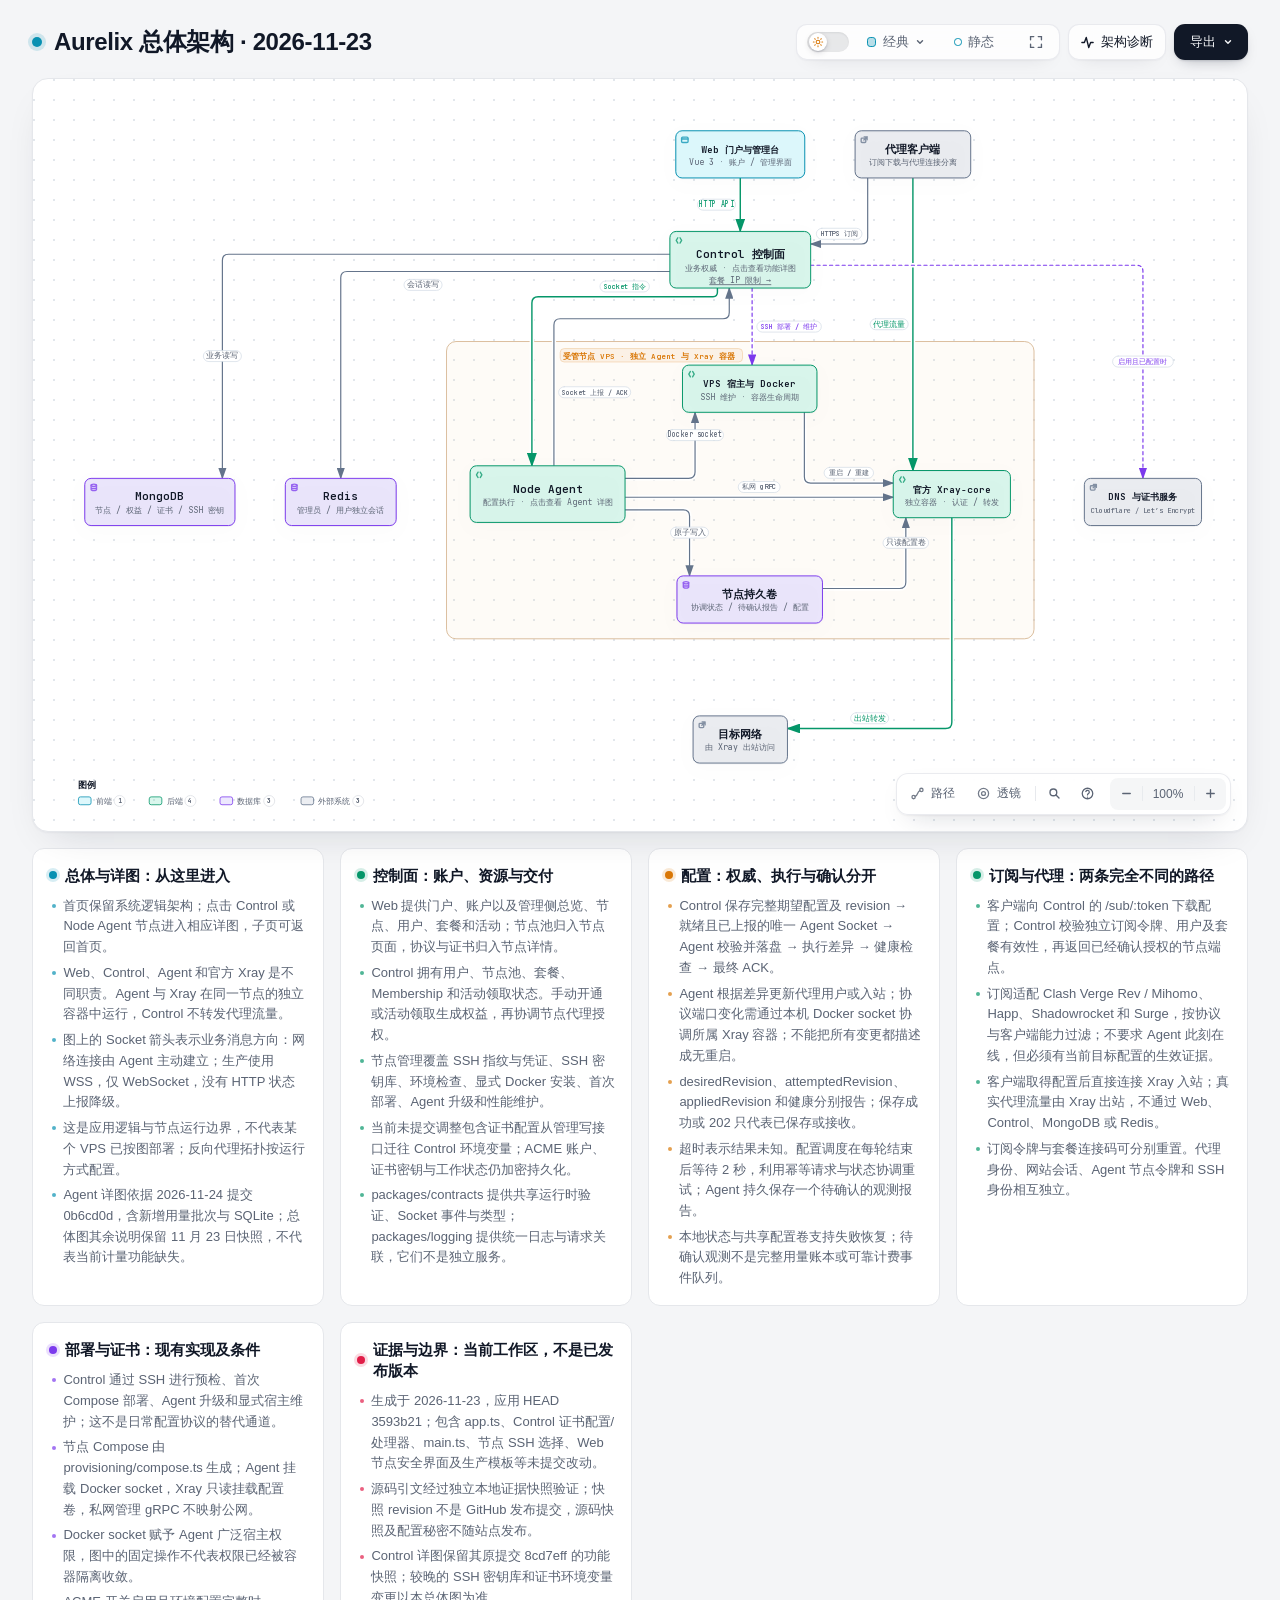
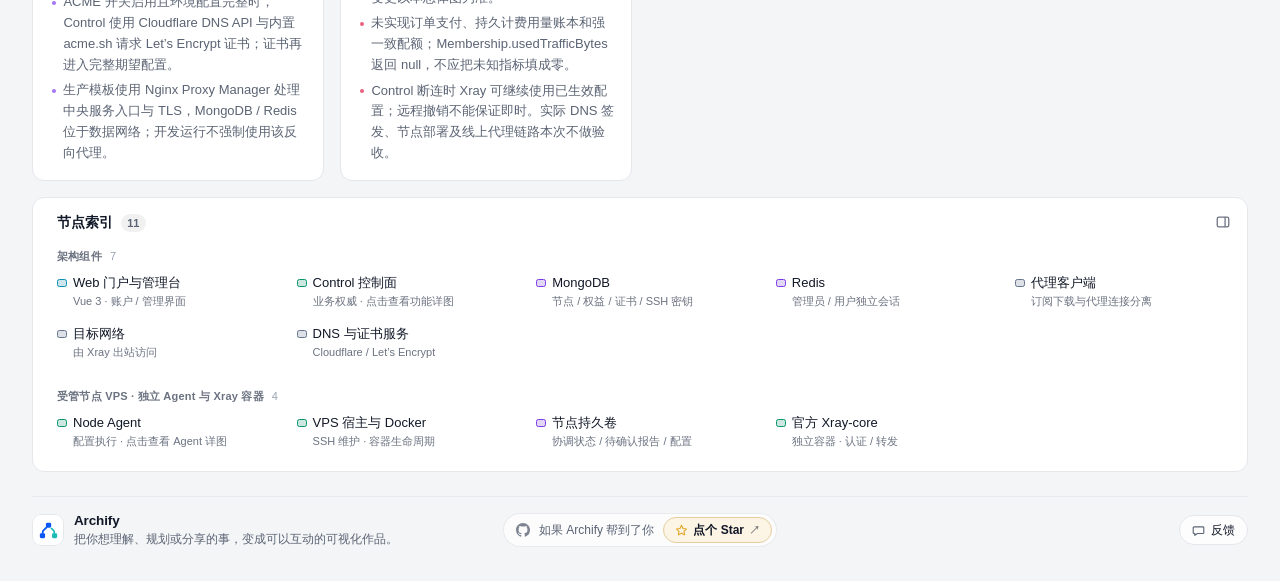
==== commit e47d834d: "docs: add plan IP limit workflow and architecture navigation" ====
--- a/index.html
+++ b/index.html
@@ -6170,7 +6170,7 @@
       </div>
     </div>
 
-    <script id="archify-explanations-data" type="application/json">{"control":"Control 是 Fastify 模块化单体，拥有节点期望配置、用户与授权、节点池、套餐、活动、订阅、部署和证书任务。Web 通过 HTTP API 访问它；它不转发代理流量。点击本节点进入 Control 功能详图。","agent":"Agent 主动连接 Control，接收完整期望配置，校验、落盘并执行差异。用户与可支持的入站变更走私网 gRPC；端口变更通过 Docker Engine 重建所属 Xray 容器，其他需要时重启。成功 ACK 需要执行完成与健康检查通过。"}</script>
+    <script id="archify-explanations-data" type="application/json">{"control": "Control 是 Fastify 模块化单体，拥有节点期望配置、用户与授权、节点池、套餐、活动、订阅、部署和证书任务。Web 通过 HTTP API 访问它；它不转发代理流量。点击本节点进入 Control 功能详图。 导航补充：卡片底部的“套餐 IP 限制”进入新增流程页；该页说明本次方案与未提交实现，不属于本总览历史快照的源码验证范围。", "agent": "Agent 主动连接 Control，接收完整期望配置，校验、落盘并执行差异。用户与可支持的入站变更走私网 gRPC；端口变更通过 Docker Engine 重建所属 Xray 容器，其他需要时重启。成功 ACK 需要执行完成与健康检查通过。"}</script>
 
     <script id="archify-source-evidence-data" type="application/json">{"schemaVersion":1,"verified":true,"repository":{"url":"https://github.com/danielsss/aurelix","revision":"7fb3b4735dc3716f845f4525806c50e129c5b138","shortRevision":"7fb3b47","label":"danielsss/aurelix","linkMode":"local-only"},"referenceCount":29,"nodes":{"web":[{"path":"apps/web/src/router.ts","line":5,"endLine":27},{"path":"apps/web/src/features/auth/api.client.ts","line":9,"endLine":31}],"control":[{"path":"apps/control/src/app.ts","line":168,"endLine":223},{"path":"apps/control/src/modules/nodes/store.ts","line":45,"endLine":80},{"path":"apps/control/src/modules/certificates/renewal.ts","line":8,"endLine":43}],"mongo":[{"path":"apps/control/src/core/mongodb.ts","line":1,"endLine":40},{"path":"apps/control/src/modules/nodes/store.ts","line":45,"endLine":80},{"path":"apps/control/src/modules/memberships/store.ts","line":19,"endLine":49}],"redis":[{"path":"apps/control/src/modules/account/session.ts","line":7,"endLine":22},{"path":"apps/control/src/modules/auth/session.ts","line":9,"endLine":25}],"agent":[{"path":"apps/node-agent/src/main.ts","line":20,"endLine":68},{"path":"apps/node-agent/src/main.ts","line":114,"endLine":130},{"path":"apps/node-agent/src/control/reporting.ts","line":5,"endLine":27}],"host":[{"path":"apps/control/src/modules/provisioning/handlers.ts","line":25,"endLine":59},{"path":"apps/node-agent/src/runtime/docker.ts","line":5,"endLine":30},{"path":"apps/node-agent/src/main.ts","line":26,"endLine":63}],"state":[{"path":"apps/node-agent/src/control/reporting.ts","line":5,"endLine":27},{"path":"apps/node-agent/src/reconcile/configuration.ts","line":195,"endLine":223},{"path":"apps/control/src/modules/provisioning/compose.ts","line":65,"endLine":99}],"xray":[{"path":"apps/control/src/modules/provisioning/compose.ts","line":82,"endLine":99},{"path":"apps/node-agent/src/xray/users.ts","line":59,"endLine":95},{"path":"apps/node-agent/src/xray/client.ts","line":52,"endLine":75}],"client":[{"path":"apps/control/src/modules/subscriptions/handlers.ts","line":22,"endLine":59},{"path":"apps/control/src/modules/subscriptions/endpoints.ts","line":117,"endLine":136},{"path":"apps/control/src/modules/provisioning/compose.ts","line":82,"endLine":93}],"internet":[{"path":"packages/contracts/src/index.ts","line":270,"endLine":274}],"certservices":[{"path":"apps/control/src/modules/certificates/cloudflare.ts","line":12,"endLine":42},{"path":"apps/control/src/modules/certificates/acme.ts","line":88,"endLine":108},{"path":"apps/control/src/modules/certificates/configuration.ts","line":4,"endLine":9}]}}</script>
     <script id="archify-i18n-data" type="application/json">{"locale":"zh-CN","messages":{"viewer.kind.frontend":"前端","viewer.kind.backend":"后端","viewer.kind.database":"数据库","viewer.kind.cloud":"云服务","viewer.kind.security":"安全","viewer.kind.messagebus":"消息总线","viewer.kind.external":"外部系统","viewer.kind.neutral":"中性","viewer.kind.node":"节点","viewer.kind.start":"开始","viewer.kind.active":"活动","viewer.kind.waiting":"等待","viewer.kind.decision":"决策","viewer.kind.success":"成功","viewer.kind.failure":"失败","viewer.toolbar.actions":"图表操作","viewer.diagnosis.button":"架构诊断","viewer.diagnosis.title":"架构诊断","viewer.diagnosis.local":"Archify 自带，在本机运行","viewer.diagnosis.starMapTitle":"环形星图","viewer.diagnosis.starMap":"用环形星图查看文件和函数之间的依赖关系。","viewer.diagnosis.modelTitle":"可旋转 3D 模型","viewer.diagnosis.model":"旋转 3D 模型，查看各模块是怎么连在一起的。","viewer.diagnosis.countsTitle":"组件问题数","viewer.diagnosis.counts":"在这张图上查看各组件的问题数，找出依赖最密集的区域、循环依赖，以及图中没画出的依赖。","viewer.diagnosis.findingsTitle":"源码与 AI 修复","viewer.diagnosis.findings":"每条发现都能点开查看对应的源码，也能交给 AI 作为修复任务。","viewer.diagnosis.ask":"对你的 AI 助手说：","viewer.diagnosis.prompt":"用 Archify 为当前项目生成架构图，并启动架构诊断","viewer.diagnosis.copy":"复制提示词","viewer.theme.toggle.title":"切换主题（T）","viewer.theme.toggle":"切换颜色主题","viewer.theme.dark":"深色","viewer.theme.light":"浅色","viewer.preset.choose.title":"选择视觉风格（S 循环切换）","viewer.preset.choose":"选择视觉风格","viewer.preset.style":"风格","viewer.preset.menu":"视觉风格","viewer.preset.identity":"视觉表达","viewer.preset.cycles":"循环切换","viewer.preset.classic":"经典","viewer.preset.classic.short":"经典","viewer.preset.classic.hint":"稳定的技术默认风格","viewer.preset.flow":"信号流","viewer.preset.flow.short":"流动","viewer.preset.flow.hint":"突出动态流向","viewer.preset.blueprint":"蓝图","viewer.preset.blueprint.hint":"工程评审","viewer.preset.editorial":"编辑风格","viewer.preset.editorial.hint":"适合发布与上线说明","viewer.preset.badge.signalFlow":"信号流","viewer.preset.badge.blueprint":"蓝图 / 修订 01","viewer.preset.badge.editorial":"编辑风格 / 现场笔记","viewer.preset.badge.editorialPlate":"ARCHIFY / 图版 04","viewer.preset.current":"当前视觉风格：{style}。选择视觉风格","viewer.motion.live":"动态","viewer.motion.still":"静态","viewer.motion.pause":"暂停动效","viewer.motion.resume":"恢复动效","viewer.motion.reduced":"已根据减少动态效果偏好暂停动效","viewer.motion.hidden":"页面不可见时已暂停动效","viewer.motion.yielding":"暂停动效；当前让位于{owner}","viewer.motion.yielding.title":"动态预览已启用 · 正在让位于{owner}","viewer.owner.route":"路径探测","viewer.owner.lens":"语义透镜","viewer.owner.relationship":"关系预览","viewer.owner.intent":"意图追踪","viewer.owner.focus":"语义聚焦","viewer.owner.legend":"图例预览","viewer.owner.reader":"读者交互","viewer.present.enter":"进入演示模式","viewer.present.enter.title":"演示模式（F）","viewer.present.exit":"退出演示模式","viewer.present.exit.title":"退出演示模式（F 或 Escape）","viewer.present.present":"演示","viewer.present.exit.label":"退出","viewer.export.button":"导出","viewer.export.button.title":"导出图表（E）","viewer.export.diagram":"导出图表","viewer.export.menu":"导出","viewer.export.subtitle":"便携、整洁的输出","viewer.export.share":"分享","viewer.export.shareCard":"分享卡片","viewer.export.routeShareCard":"路径分享卡片","viewer.export.reachShareCard":"可达范围分享卡片","viewer.export.copyDiagram":"复制图表","viewer.export.clipboardPng":"复制 PNG 到剪贴板","viewer.export.raster":"位图","viewer.export.image":"图像","viewer.export.lossless":"无损图像","viewer.export.compact":"紧凑图像","viewer.export.modern":"现代图像格式","viewer.export.vectorMotion":"矢量与动效","viewer.export.vectorMotion.heading":"矢量与动效","viewer.export.editable":"可编辑矢量图","viewer.export.svg.auto":"SVG · 自动","viewer.export.svg.auto.hint":"匹配宿主主题","viewer.export.svg.light":"SVG · 浅色","viewer.export.svg.light.hint":"始终浅色","viewer.export.svg.dark":"SVG · 深色","viewer.export.svg.dark.hint":"始终深色","viewer.export.motion6s":"6 秒动效","viewer.export.unsupported":"当前浏览器不支持","viewer.export.clipboardUnsupported":"当前浏览器不支持写入图片剪贴板","viewer.export.clipboardUnsupported.short":"此浏览器不支持写入图片剪贴板。","viewer.export.motionUnavailable":"当前浏览器无法录制动效","viewer.export.webmUnavailable":"当前浏览器不支持 WebM","viewer.export.failed":"导出失败：{message}","viewer.export.unknownVariant":"未知的分享卡片类型：{variant}","viewer.export.routeRequired":"请先追踪路径，再导出路径分享卡片","viewer.export.reachRequired":"请先追踪编写可达范围，再导出可达范围分享卡片","viewer.export.unknown":"未知错误","viewer.export.routeFailed":"路径分享卡片导出失败：{message}","viewer.export.reachFailed":"可达范围分享卡片导出失败：{message}","viewer.export.copyFailed":"复制失败：{message}","viewer.export.copiedPng":"已将 PNG 复制到剪贴板","viewer.export.downloadedRoute":"已下载路径分享卡片","viewer.export.downloadedReach":"已下载可达范围分享卡片","viewer.export.downloadedWebm":"已下载 WebM","viewer.export.recording":"正在录制 6 秒动效…","viewer.export.card.routeSummary.one":"路径：{source} → {target} · {count} 步","viewer.export.card.routeSummary.other":"路径：{source} → {target} · {count} 步","viewer.export.card.reachSummary":"从{origin}开始的编写{direction} · {nodes} · {links} · 最深 {hops}","viewer.export.card.node.one":"{count} 个节点","viewer.export.card.node.other":"{count} 个节点","viewer.export.card.link.one":"{count} 条连接","viewer.export.card.link.other":"{count} 条连接","viewer.export.card.hop.one":"{count} 跳","viewer.export.card.hop.other":"{count} 跳","viewer.export.card.routeBadge":"ARCHIFY · 路径 · {hops}","viewer.export.card.reachBadge":"ARCHIFY · {direction}可达范围","viewer.export.direction.upstream":"上游","viewer.export.direction.downstream":"下游","viewer.export.error.canvasUnavailable":"无法为{label}使用画布","viewer.export.error.contextUnavailable":"无法为{label}创建二维画布上下文","viewer.export.error.toBlobUnavailable":"{label}无法使用 canvas.toBlob","viewer.export.error.toBlobNull":"{label}的 canvas.toBlob 未返回数据","viewer.export.error.variantsCombined":"无法同时组合多种分享卡片类型","viewer.export.error.viewerState":"分享卡片导出无法移除临时 Viewer 状态","viewer.export.error.routeState":"路径卡片导出无法安全保留已解析路径","viewer.export.error.reachState":"可达范围卡片导出无法安全保留编写的可达范围","viewer.export.error.webmRequirements":"WebM 动效导出需要追踪动画及浏览器 MediaRecorder 支持","viewer.export.error.mediaRecorder":"MediaRecorder 录制失败","viewer.export.error.emptyWebm":"MediaRecorder 生成了空的 WebM","viewer.export.error.webmBackground":"无法为 WebM 导出加载 SVG 背景","viewer.guide.title":"探索此系统","viewer.focus.selectedNodes":"已选择 {count} 个节点","viewer.guide.eyebrow":"图表指南","viewer.guide.close":"关闭图表指南","viewer.guide.inspecting":"正在检查已编译语义","viewer.guide.actions":"图表探索操作","viewer.guide.find":"查找任意节点","viewer.guide.find.hint":"搜索标签、职责、类型和稳定 ID。","viewer.guide.route":"追踪路径","viewer.guide.route.aria":"追踪有向路径","viewer.guide.route.hint":"查看两个语义节点如何按编写方向连接。","viewer.guide.map":"查看完整系统","viewer.guide.map.hint":"打开带实时视口和稳定节点的语义雷达。","viewer.guide.lens":"比较语义类型","viewer.guide.lens.hint":"统计角色、显示流量并比较直接编写的连接。","viewer.guide.present":"进入演示模式","viewer.guide.present.hint":"让实时图表占满视口，同时不改变导出。","viewer.guide.shortcuts":"其他键盘快捷键","viewer.guide.shortcut.export":"导出","viewer.guide.shortcut.theme":"主题","viewer.guide.shortcut.style":"风格","viewer.guide.shortcut.reset":"重置","viewer.guide.shortcut.zoomIn":"放大","viewer.guide.shortcut.zoomOut":"缩小","viewer.guide.shortcut.close":"关闭","viewer.guide.credit":"觉得好用？在 GitHub 给 Archify 点个 Star","viewer.guide.star":"Star","viewer.feedback.label":"反馈与支持","viewer.feedback.tagline":"把你想理解、规划或分享的事，变成可以互动的可视化作品。","viewer.feedback.trigger":"反馈","viewer.feedback.issue":"提交 Issue","viewer.feedback.issueHint":"反馈问题或功能建议","viewer.feedback.email":"发邮件反馈","viewer.feedback.copyEmail":"复制邮箱地址","viewer.feedback.starPrompt":"如果 Archify 帮到了你","viewer.feedback.star":"点个 Star","viewer.feedback.starLabel":"在 GitHub 给 Archify 点 Star","viewer.feedback.starTitle":"在 GitHub 支持 Archify","viewer.feedback.starBody":"你的每一颗 Star，都是我们持续开源打磨的最大动力。","viewer.guide.facts":"{nodes} · {relationships}","viewer.guide.fact.node.one":"{count} 个语义节点","viewer.guide.fact.node.other":"{count} 个语义节点","viewer.guide.fact.relationship.one":"{count} 条关系","viewer.guide.fact.relationship.other":"{count} 条关系","viewer.guide.open":"打开图表指南","viewer.finder.title":"查找节点","viewer.finder.close":"关闭节点查找器","viewer.finder.placeholder":"搜索标签或 ID","viewer.finder.search":"搜索图表节点","viewer.finder.results":"图表节点","viewer.finder.empty":"没有匹配的节点","viewer.finder.result.focus":"聚焦{label}","viewer.finder.result.routeStart":"选择{label}作为路径起点","viewer.finder.result.routeTarget":"选择{label}作为路径终点，{links}","viewer.finder.status.empty":"没有匹配的节点","viewer.finder.status.count.one":"{count} 个匹配节点","viewer.finder.status.count.other":"{count} 个匹配节点","viewer.finder.noun.nodes":"个节点","viewer.finder.link.one":"{count} 条连接","viewer.finder.link.other":"{count} 条连接","viewer.finder.result.focus.one":"聚焦{label}，{count} 条相关连接","viewer.finder.result.focus.other":"聚焦{label}，{count} 条相关连接","viewer.finder.status.filtered":"{visible}/{available} {noun}","viewer.finder.status.all":"{available} {noun}","viewer.passport.eyebrow":"语义护照","viewer.passport.metadata":"节点元数据","viewer.passport.evidence":"已验证的源代码证据","viewer.passport.verified":"已验证来源","viewer.passport.verificationScope":"已按固定修订版本验证本地 Git 证据，未检查远程访问权限。","viewer.passport.payload":"载荷","viewer.passport.payload.role.request":"请求","viewer.passport.payload.role.response":"响应","viewer.passport.payload.role.flow":"数据流","viewer.passport.payload.diff":"新增 {added} · 删除 {removed} · 修改 {modified} · 未变 {unchanged}","viewer.passport.payload.unchanged":"{count} 个未变字段","viewer.passport.payload.sample":"示例载荷（只读）","viewer.passport.payload.after":"变更后的载荷（只读）","viewer.passport.payload.before":"变更前的载荷（只读）","viewer.passport.payload.field.added":"新增 {path}：{after}","viewer.passport.payload.field.removed":"删除 {path}：{before}","viewer.passport.payload.field.modified":"修改 {path}：{before} → {after}","viewer.passport.payload.field.unchanged":"{path}：{after}","viewer.passport.reach":"编写可达范围","viewer.passport.reach.trace":"追踪编写的可达性","viewer.passport.upstream":"上游","viewer.passport.downstream":"下游","viewer.passport.upstream.trace":"追踪上游编写可达性","viewer.passport.downstream.trace":"追踪下游编写可达性","viewer.passport.close":"关闭语义护照","viewer.passport.move":"移动语义护照。可拖动、使用方向键移动，或按 Home 恢复自动位置。","viewer.passport.copy":"复制链接","viewer.passport.copy.focus":"复制聚焦节点的链接","viewer.passport.relations":"关系","viewer.passport.relations.show":"显示关联关系","viewer.passport.relations.hide":"隐藏关联关系","viewer.passport.relations.list":"关联关系","viewer.passport.copyRelation":"复制关系","viewer.passport.copyNode":"复制节点","viewer.passport.copyPinned":"复制固定关系的链接","viewer.passport.copySource":"复制来源节点的链接","viewer.passport.copy.focused.success":"已复制聚焦节点链接","viewer.passport.copy.pinned.success":"已复制固定关系链接","viewer.passport.copy.focused.failed":"无法复制聚焦节点链接","viewer.passport.copy.pinned.failed":"无法复制固定关系链接","viewer.passport.relationship.none":"没有关联关系","viewer.passport.relationship.count.one":"{count} 条关系","viewer.passport.relationship.count.other":"{count} 条关系","viewer.passport.relationship.show.one":"显示 {count} 条关联关系","viewer.passport.relationship.show.other":"显示 {count} 条关联关系","viewer.passport.relationship.summary":"{out} 条出向 · {in} 条入向{loops}","viewer.passport.relationship.loops":" · {count} 条自环","viewer.passport.relationship.explorer":"直接关系浏览器","viewer.passport.relationship.help":"使用方向键浏览关系。按 Enter 或空格键固定详情；按 Escape 清除。","viewer.passport.relationship.loopsBack":"回环","viewer.passport.relationship.connectsTo":"连接到","viewer.passport.relationship.connectsFrom":"连接自","viewer.passport.relationship.pinned":"已固定关系 · {from} → {to} · {label}","viewer.passport.relationship.inspect":"检查第 {index}/{total} 条关系：{from} 到 {to}，{label}。按 Enter 查看详情。","viewer.passport.relationship.group.out":"出向","viewer.passport.relationship.group.in":"入向","viewer.passport.relationship.group.loop":"自环","viewer.passport.relationship.row":"{group}：{relationship}，{neighbor}","viewer.passport.relationship.direction.out":"出 →","viewer.passport.relationship.direction.in":"← 入","viewer.passport.relationship.direction.loop":"自环","viewer.passport.sourceCount.one":"{count} 个已验证来源引用","viewer.passport.sourceCount.other":"{count} 个已验证来源引用","viewer.passport.repository.open":"打开已验证的仓库修订版本 {revision}","viewer.passport.source.open":"打开修订版本 {revision} 中已验证的来源 {path}","viewer.passport.source.openLink":"打开 ↗","viewer.passport.reach.upstream.one":"追踪 {count} 个上游编写节点","viewer.passport.reach.upstream.other":"追踪 {count} 个上游编写节点","viewer.passport.reach.downstream.one":"追踪 {count} 个下游编写节点","viewer.passport.reach.downstream.other":"追踪 {count} 个下游编写节点","viewer.passport.reach.noUpstream":"没有上游编写节点","viewer.passport.reach.noDownstream":"没有下游编写节点","viewer.passport.reach.status":"{direction} · {nodes} 个节点 · {links} 条连接 · 最深 {hops} 跳","viewer.route.eyebrow":"路径","viewer.route.start":"点击路径的起点","viewer.route.start.find":"查找起点","viewer.route.start.find.aria":"查找路径起点","viewer.route.copy":"复制链接","viewer.route.copy.aria":"复制已追踪路径的链接","viewer.route.clear":"清除","viewer.route.clear.aria":"清除路径探测","viewer.route.traced":"路径","viewer.route.pickTwo":"在图上点两个节点","viewer.route.pickOne":"在图上点一个节点","viewer.route.controls":"路径旅程控制","viewer.route.previous":"上一个路径位置","viewer.route.play":"播放路径旅程","viewer.route.pause":"暂停路径旅程","viewer.route.replay":"重播路径旅程","viewer.route.next":"下一个路径位置","viewer.route.journey":"旅程","viewer.route.pause.label":"暂停","viewer.route.replay.label":"重播","viewer.route.overview":"总览","viewer.route.overview.aria":"显示完整路径总览","viewer.route.instructions":"先点起点，再点终点，沿箭头方向找路。","viewer.route.destination":"从{label}出发，走到哪里？","viewer.route.destination.find":"查找目标","viewer.route.destination.find.aria":"查找可达的路径目标","viewer.route.differentDestination":"选择其他目标","viewer.route.distinct":"请选两个不同的节点。","viewer.route.unreachable":"走不到{label}","viewer.route.unreachable.detail":"沿箭头方向，从{source}走不到{target}。请选一个高亮节点。","viewer.route.start.instructions":"接着选终点，能走到的节点会亮起。","viewer.route.copy.success":"已复制路径链接","viewer.route.copy.failed":"无法复制路径链接","viewer.route.position":"路径位置 {index}/{total}：{label}","viewer.route.step":"第 {index}/{total} 步 · {phase} · {label}","viewer.route.motionRequired":"自动旅程需要动态模式","viewer.route.trigger.clear":"清除已追踪路径","viewer.route.overview.status":"{nodes} · {hops} · 最短路径","viewer.route.overview.node.one":"{count} 个节点","viewer.route.overview.node.other":"{count} 个节点","viewer.route.overview.hop.one":"{count} 步","viewer.route.overview.hop.other":"{count} 步","viewer.route.phase.playing":"播放中","viewer.route.phase.complete":"已完成","viewer.route.phase.inspecting":"检查中","viewer.route.destination.count.one":"有 {count} 个能走到的节点已高亮，点一下。","viewer.route.destination.count.other":"有 {count} 个能走到的节点已高亮，点一个。","viewer.route.noOutgoing":"这个节点没有向外的箭头。清除后换一个起点。","viewer.route.result.title":"{source} 到 {target}","viewer.route.finder.source.title":"选择路径起点","viewer.route.finder.source.placeholder":"搜索路径来源","viewer.route.finder.source.empty":"没有匹配的路径来源","viewer.route.finder.source.results":"可作为路径起点的节点","viewer.route.finder.source.noun":"个路径来源","viewer.route.finder.source.badge":"起点","viewer.route.finder.target.title":"从{label}出发的目标","viewer.route.finder.target.placeholder":"搜索可达目标","viewer.route.finder.target.empty":"没有匹配的可达目标","viewer.route.finder.target.results":"可达路径目标","viewer.route.finder.target.noun":"个可达目标","viewer.route.hop.one":"{count} 跳","viewer.route.hop.other":"{count} 跳","viewer.lens.eyebrow":"语义透镜","viewer.lens.title":"比较系统角色","viewer.lens.close":"关闭语义透镜","viewer.lens.instruction":"最多选择两种语义类型。选择一种可显示其真实流量；选择两种只比较直接编写的关系。","viewer.lens.kinds":"语义类型","viewer.lens.choose":"选择一种类型以检查其节点和相连关系。","viewer.lens.copy":"复制语义透镜链接","viewer.lens.clear":"清除语义透镜","viewer.lens.open":"打开语义透镜","viewer.lens.openActive":"打开当前语义透镜","viewer.lens.legend":"语义图例","viewer.lens.legend.inspect.one":"检查{label}，{count} 个节点","viewer.lens.legend.inspect.other":"检查{label}，{count} 个节点","viewer.lens.kind.count.one":"{label}，{count} 个节点","viewer.lens.kind.count.other":"{label}，{count} 个节点","viewer.lens.compare.one":"{first} → {second}：{forward} · {second} → {first}：{reverse} · 共 {count} 条直接关系","viewer.lens.compare.other":"{first} → {second}：{forward} · {second} → {first}：{reverse} · 共 {count} 条直接关系","viewer.lens.single":"{nodes} · {relationships} · 已连接节点保持可见","viewer.lens.node.one":"{count} 个{label}节点","viewer.lens.node.other":"{count} 个{label}节点","viewer.lens.relationship.one":"{count} 条相连关系","viewer.lens.relationship.other":"{count} 条相连关系","viewer.radar.title":"语义雷达","viewer.radar.building":"正在构建总览","viewer.radar.openFull":"打开完整语义雷达","viewer.radar.open":"打开雷达","viewer.radar.close":"关闭语义雷达","viewer.radar.surface":"图表总览。点击节点进行聚焦，或使用方向键平移。","viewer.radar.click":"点击节点","viewer.radar.drag":"拖动平移","viewer.radar.space":"语义雷达需要更多地图可见空间。","viewer.radar.nodes":"语义图表雷达节点","viewer.radar.focus":"从语义雷达聚焦{label}","viewer.radar.status":"{count} 个节点 · {viewport}","viewer.radar.fullMap":"{count} 个节点 · 完整地图","viewer.radar.compacted":"已收紧雷达，避免遮挡语义护照或地图控件。","viewer.radar.cancelWaiting":"取消等待更多地图空间的语义雷达","viewer.radar.needsSpace":"语义雷达需要更多可见地图空间","viewer.radar.viewport.full":"完整地图","viewer.radar.viewport.width":"宽度 {percent}%","viewer.radar.viewport.scale":"视口 {percent}%","viewer.nav.controls":"图表视图控制","viewer.nav.route":"追踪有向路径","viewer.nav.route.title":"追踪路径（R）","viewer.nav.route.short":"路径","viewer.nav.radar":"打开语义雷达","viewer.nav.radar.title":"语义雷达（M）","viewer.nav.radar.short":"地图","viewer.nav.lens":"打开语义透镜","viewer.nav.lens.title":"语义透镜（L）","viewer.nav.lens.short":"透镜","viewer.nav.find":"查找节点","viewer.nav.find.title":"查找节点（/）","viewer.outline.title":"节点索引","viewer.rail.show":"要点与索引","viewer.rail.controls":"侧栏","viewer.rail.collapse":"收起侧栏","viewer.rail.bottom":"移到图下方","viewer.rail.right":"移到图右侧","viewer.nav.guide":"打开图表指南","viewer.nav.guide.title":"图表指南（?）","viewer.nav.zoomOut":"缩小","viewer.nav.zoomOut.title":"缩小（-）","viewer.nav.reset":"重置图表视图","viewer.nav.reset.title":"重置视图（0）","viewer.nav.read":"阅读","viewer.nav.zoomIn":"放大","viewer.nav.zoomIn.title":"放大（+）","viewer.nav.camera":"{hint}。重置图表视图","viewer.nav.camera.title":"{semantic}{hint} · 重置视图（0）","viewer.nav.camera.semantic":"语义相机已启用 · ","viewer.nav.level.map":"概览","viewer.nav.level.read":"阅读","viewer.nav.level.full":"完整","viewer.nav.level.auto":"自动","viewer.nav.detail.map":"放大以显示关系标签和节点上下文","viewer.nav.detail.read":"再次放大以显示标签和注释","viewer.nav.detail.full":"完整图表详情","viewer.intent.summary":"{label}。{out} 条出向，{in} 条入向{loops}。共 {total} 条连接。按 Enter 查看详情。","viewer.intent.loops":"，{count} 条自环","viewer.common.copied":"已复制","viewer.common.copyFailed":"复制失败","viewer.common.copyLink":"复制链接","viewer.common.clear":"清除","viewer.common.close":"关闭","viewer.passport.explain":"解释","viewer.passport.explain.show":"显示此节点的解释","viewer.passport.explanation":"解释","viewer.passport.explanation.back":"{label} 的解释。激活以返回语义护照","viewer.passport.explanation.backLink":"返回语义护照","viewer.passport.drilldowns":"子图","viewer.passport.drilldowns.list":"打开子图","viewer.passport.drilldowns.hint":"Ctrl+单击或双击打开列表第一项","viewer.passport.drilldowns.open":"打开{label}","viewer.passport.back":"返回上一级","viewer.passport.back.aria":"返回父级图","viewer.nav.back":"返回","viewer.nav.back.title":"返回父级图"}}</script>
@@ -6304,7 +6304,7 @@
         </g>
 
 <a class="archify-drilldown-link" data-archify-drilldown="1" href="control-functions.html?from=index.html" aria-label="Control 控制面">
-                <g id="node-control" data-node-id="control" data-node-label="Control 控制面" tabindex="0" role="button" aria-label="聚焦Control 控制面，业务权威 · 点击查看功能详图, 架构组件" aria-pressed="false" data-node-kind="backend" data-node-sublabel="业务权威 · 点击查看功能详图" data-node-context="架构组件" data-node-drilldowns="[{&quot;href&quot;:&quot;control-functions.html?from=index.html&quot;,&quot;label&quot;:&quot;Control 控制面&quot;}]">
+                <g id="node-control" data-node-id="control" data-node-label="Control 控制面" tabindex="0" role="button" aria-label="聚焦Control 控制面，业务权威 · 点击查看功能详图, 架构组件" aria-pressed="false" data-node-kind="backend" data-node-sublabel="业务权威 · 点击查看功能详图" data-node-context="架构组件" data-node-drilldowns="[{&quot;href&quot;:&quot;control-functions.html?from=index.html&quot;,&quot;label&quot;:&quot;Control 控制面&quot;},{&quot;href&quot;:&quot;ip-limits.html?from=index.html&quot;,&quot;label&quot;:&quot;套餐 IP 限制&quot;}]">
           <title>Control 控制面 · 业务权威 · 点击查看功能详图 · 架构组件</title>
           <rect x="792" y="176" width="179" height="72" rx="8" class="c-mask"/>
           <rect x="792" y="176" width="179" height="72" rx="8" class="c-backend" data-animate="node" style="--step:1" stroke-width="1.5"/>
@@ -6318,6 +6318,12 @@
           <path d="M-1.8 -1.6 L2.4 0 L-1.8 1.6" fill="none" class="archify-drilldown-mark-arrow"/>
         </g>
         </g>
+        </a>
+        <a class="archify-drilldown-link" data-archify-drilldown="1" data-ip-limit-link="1"
+           href="ip-limits.html?from=index.html" tabindex="0" aria-label="套餐 IP 限制流程">
+          <title>套餐 IP 限制：采集、60 秒宽限与阻断确认；流程说明，不代表线上功能已启用</title>
+          <text x="881.5" y="242" class="t-muted" font-size="10.5" text-anchor="middle"
+                text-decoration="underline">套餐 IP 限制 →</text>
         </a>
 
         <g id="node-mongo" data-node-id="mongo" data-node-label="MongoDB" tabindex="0" role="button" aria-label="聚焦MongoDB，节点 / 权益 / 证书 / SSH 密钥, 架构组件" aria-pressed="false" data-node-kind="database" data-node-sublabel="节点 / 权益 / 证书 / SSH 密钥" data-node-context="架构组件">
